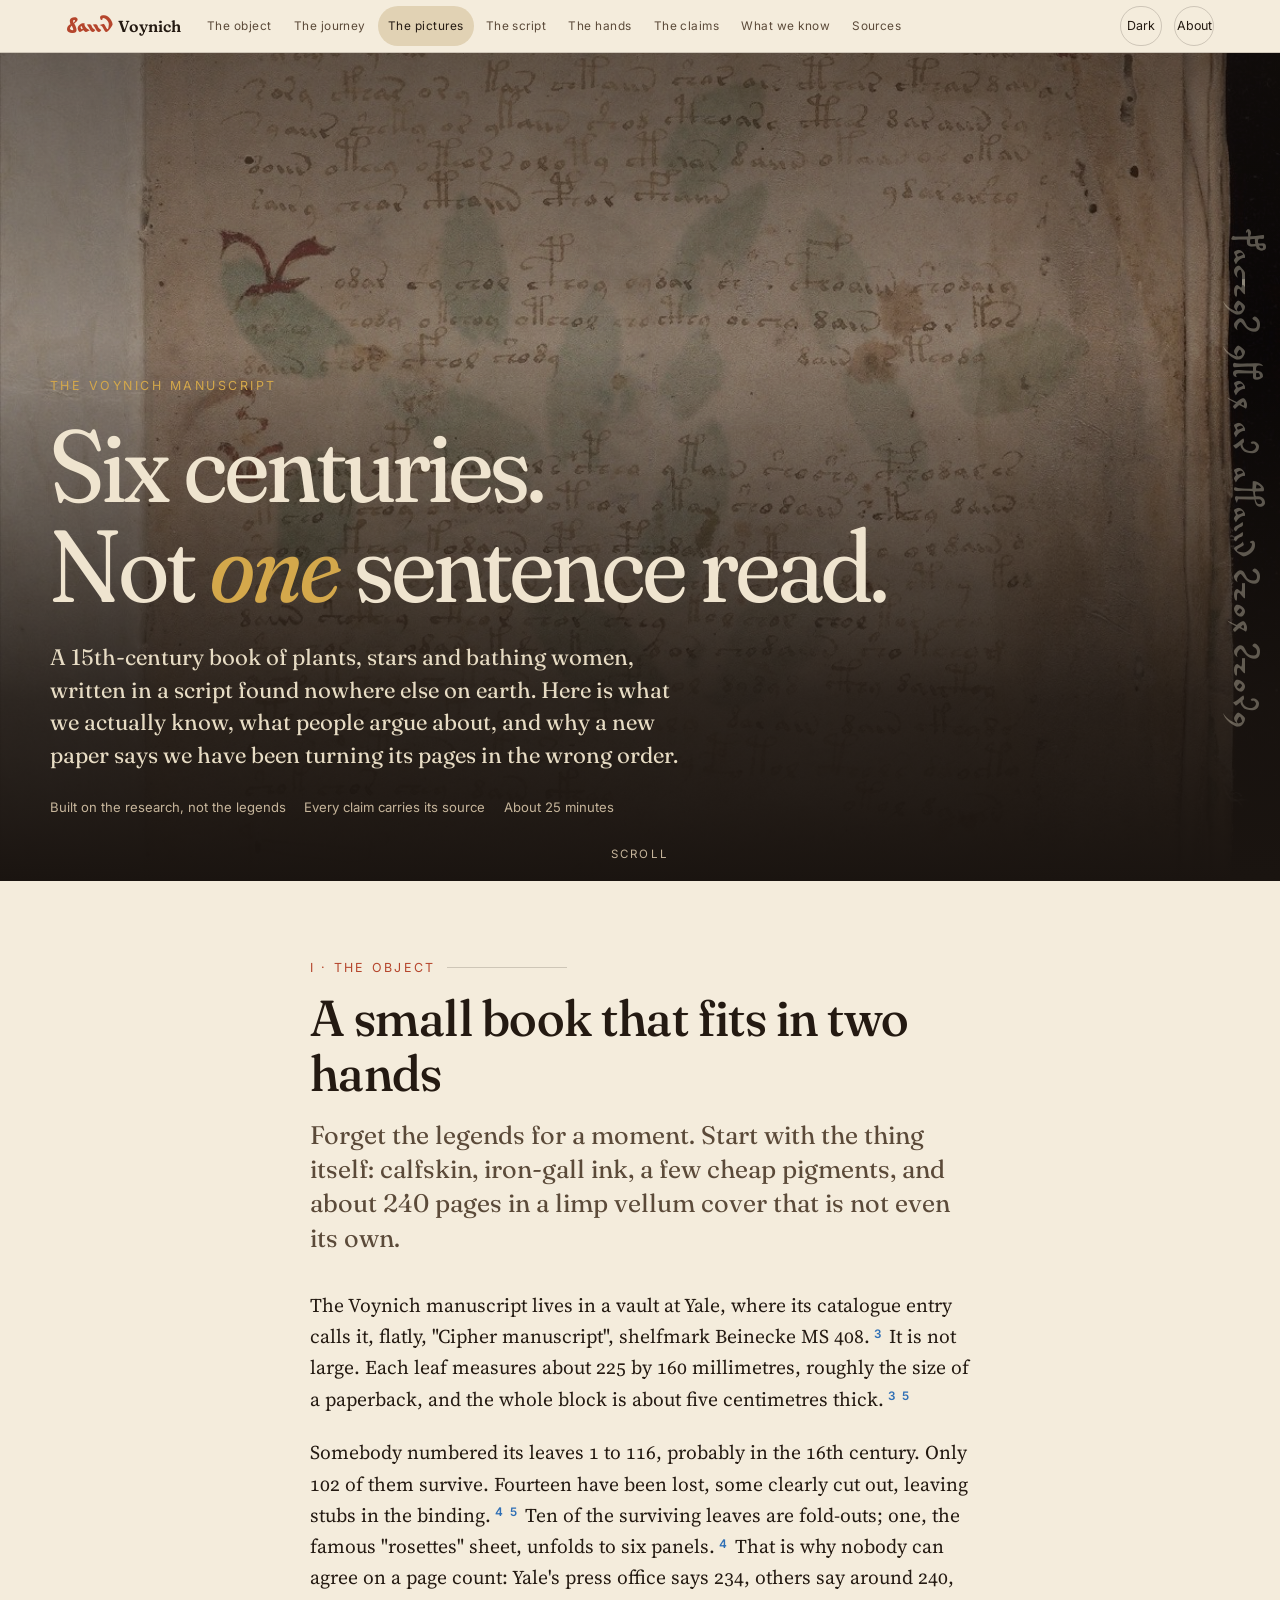
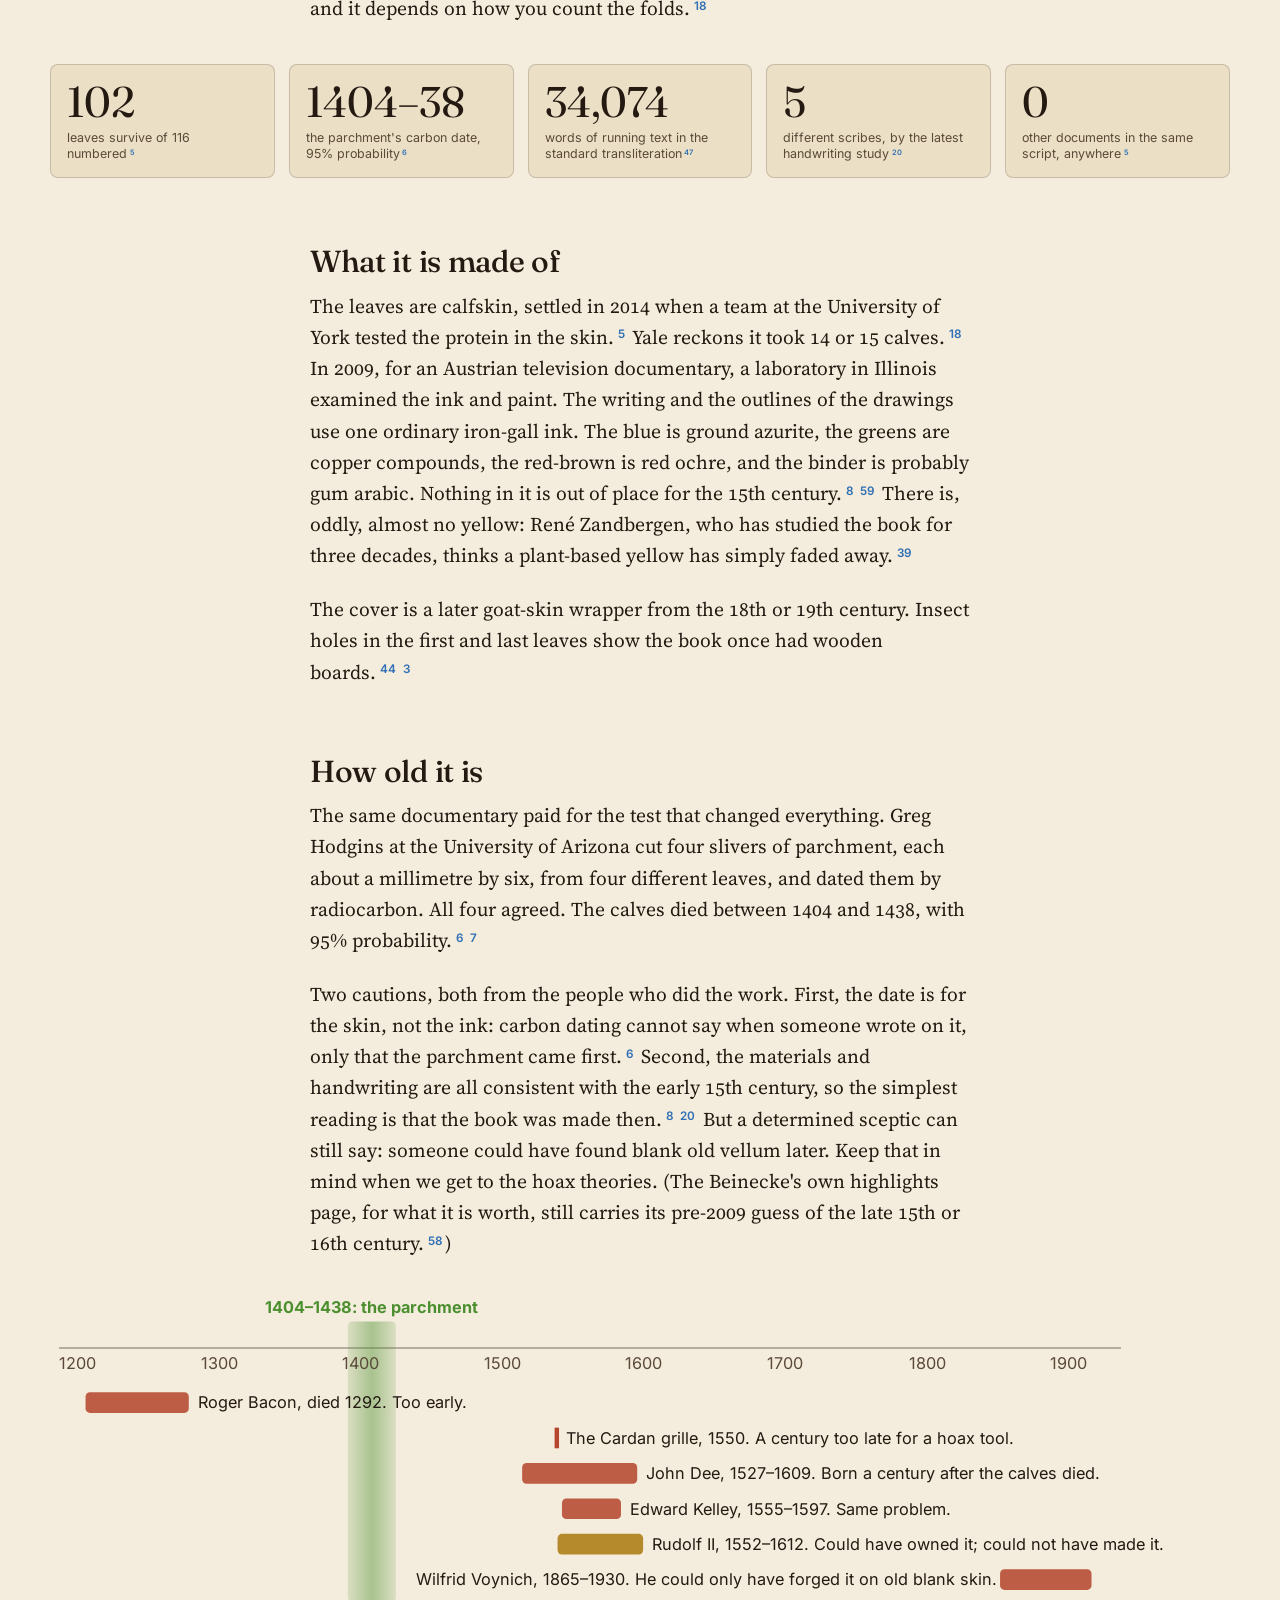
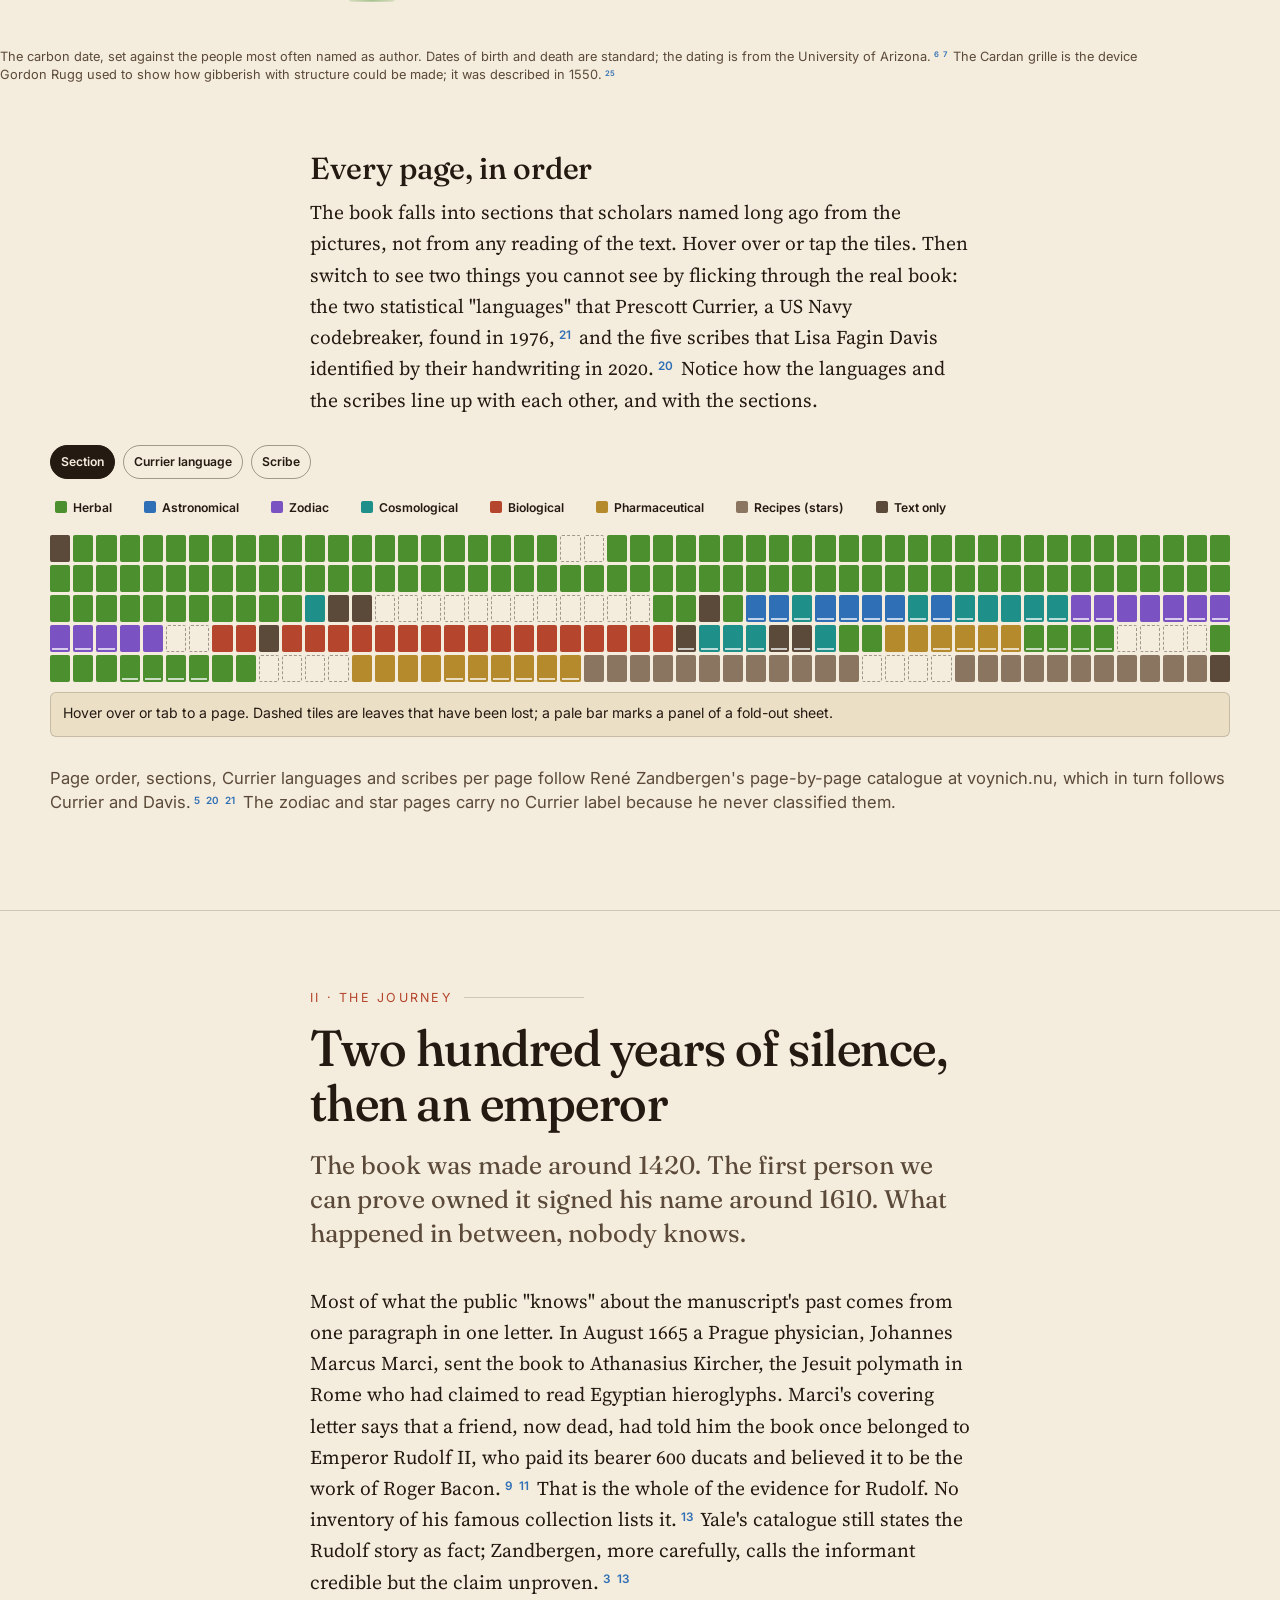
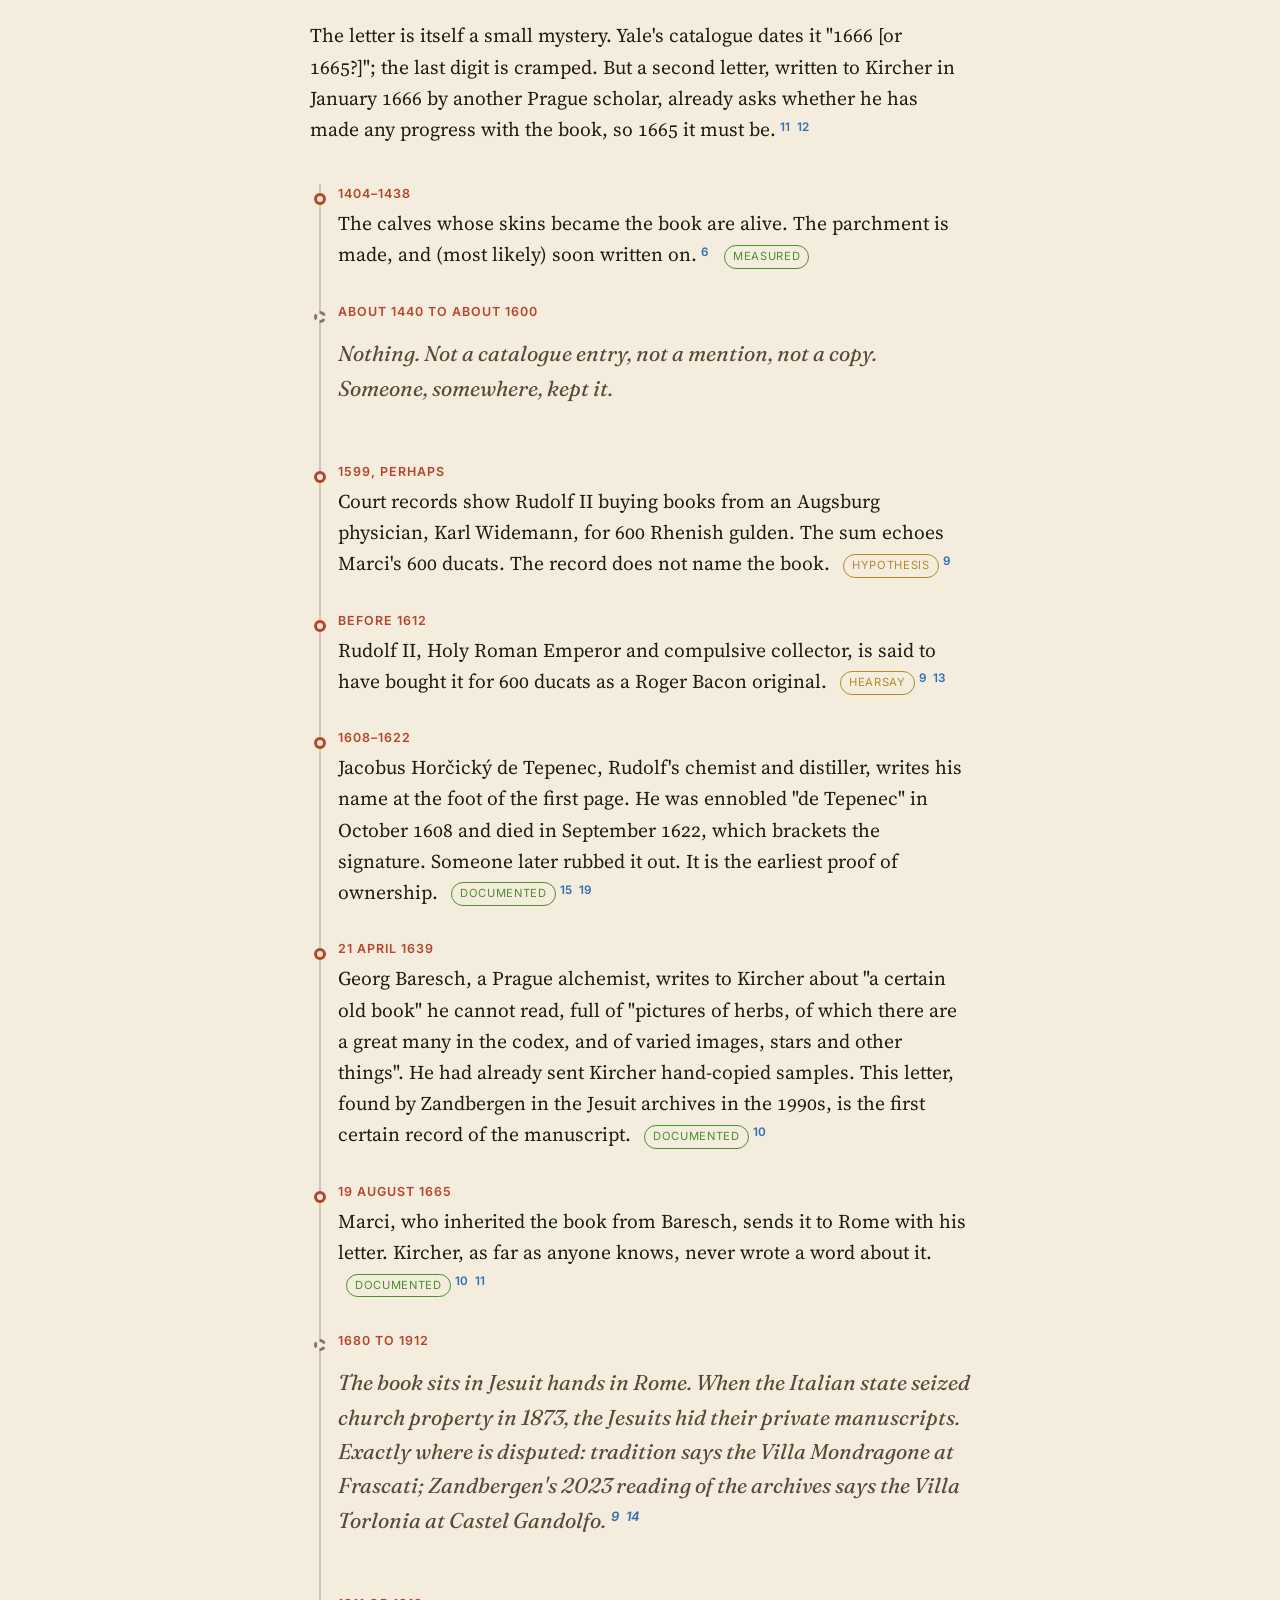
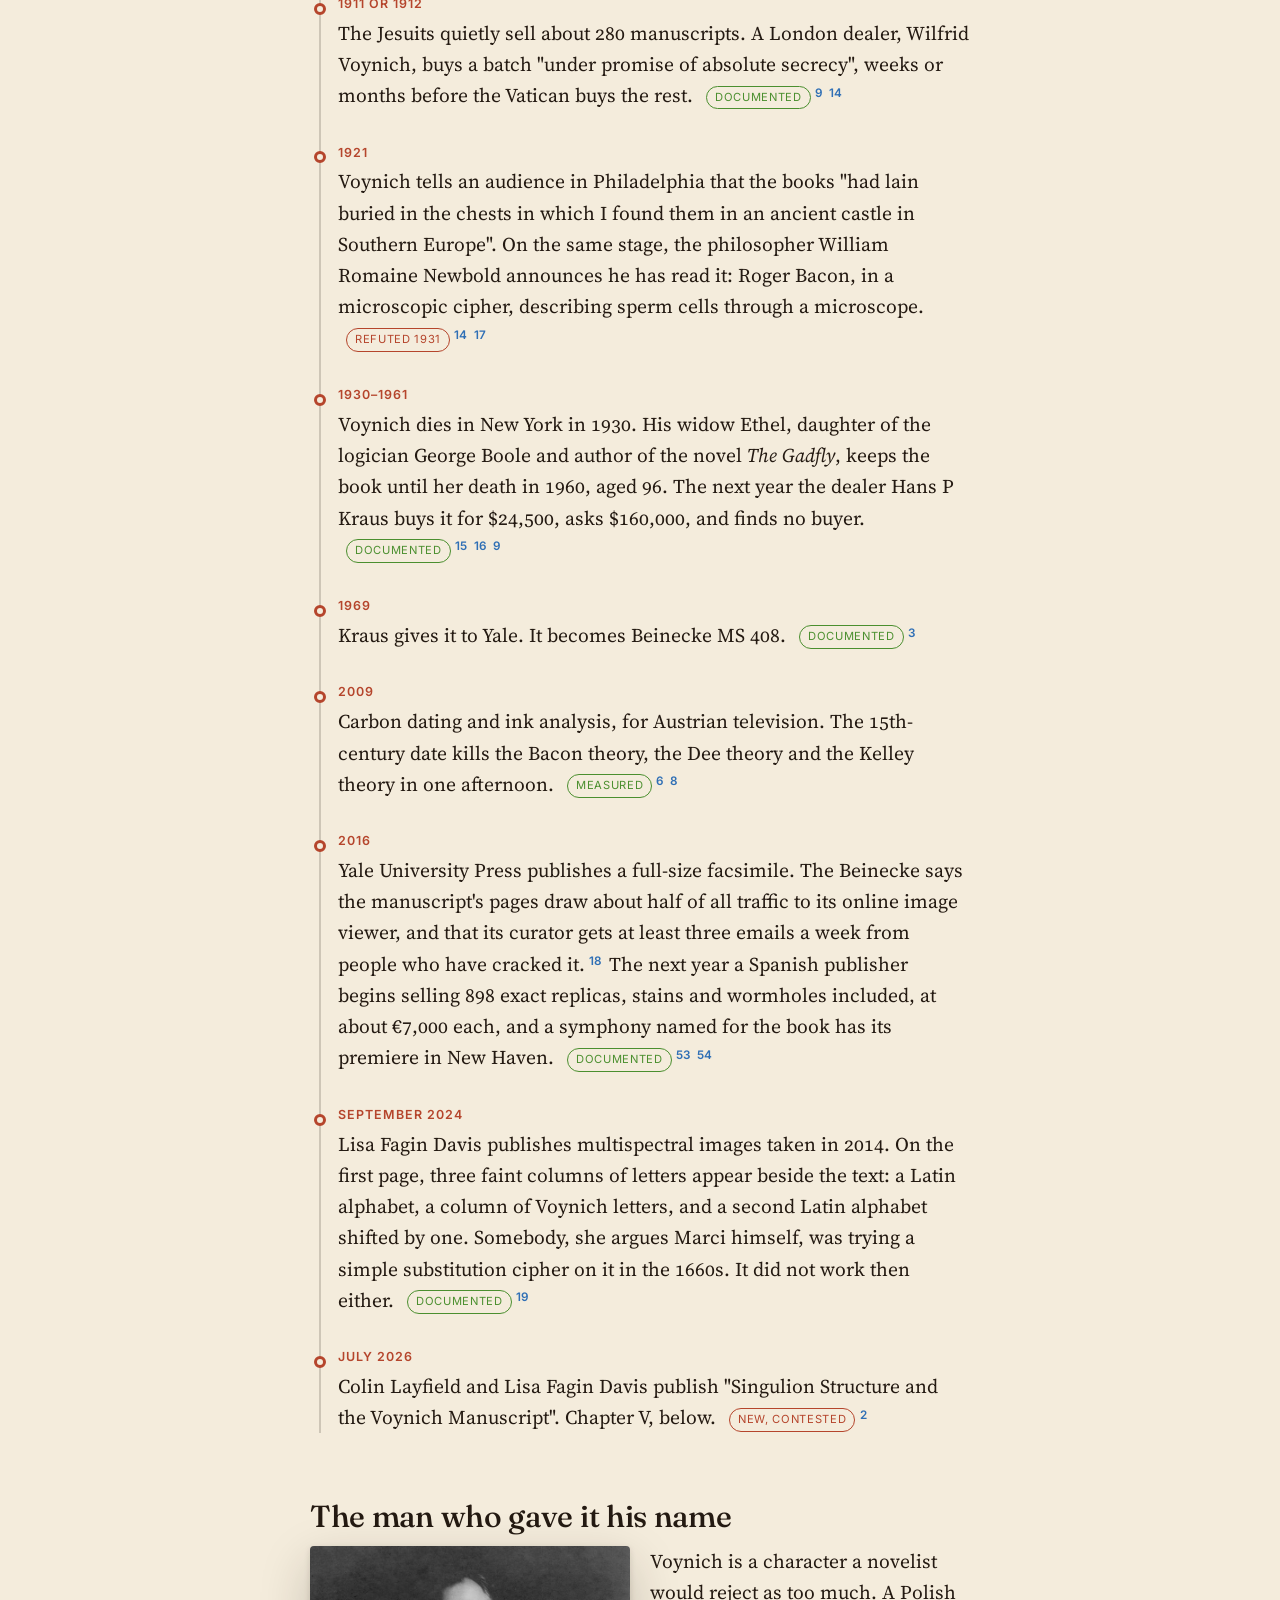
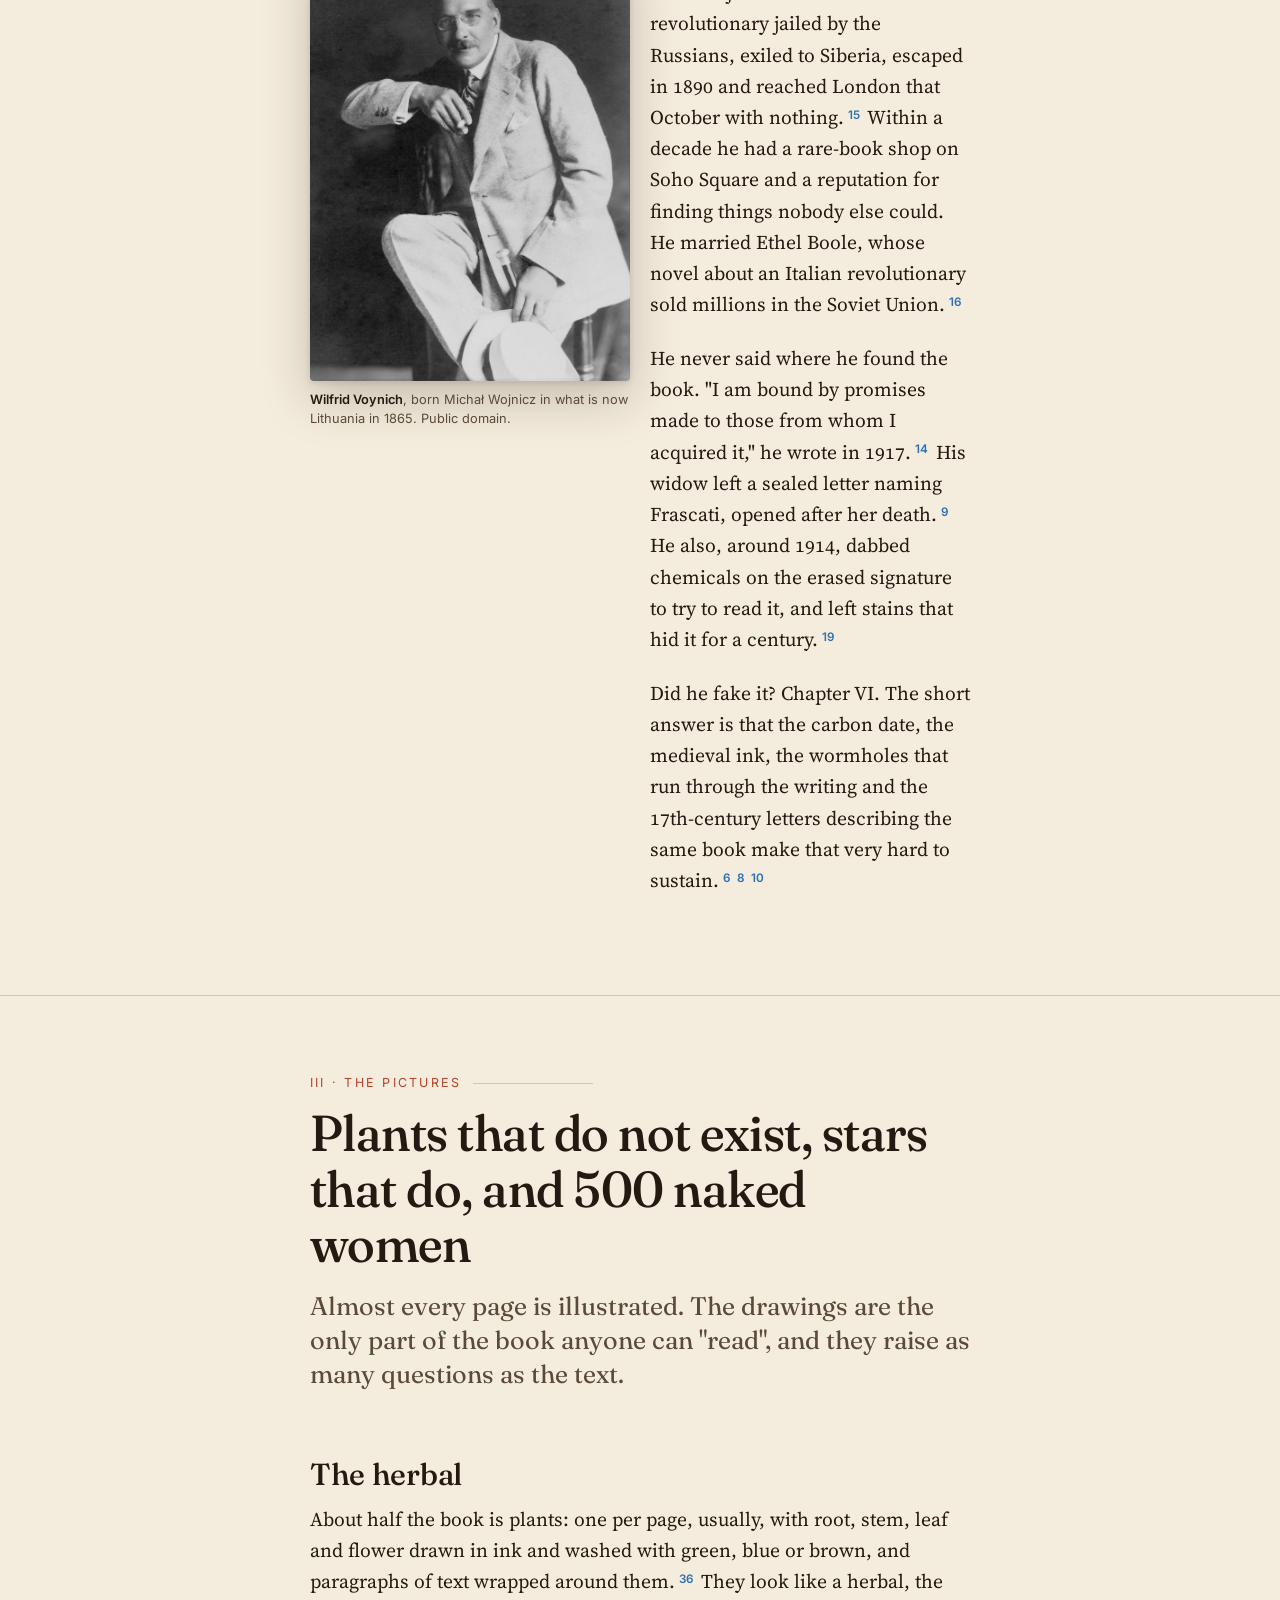
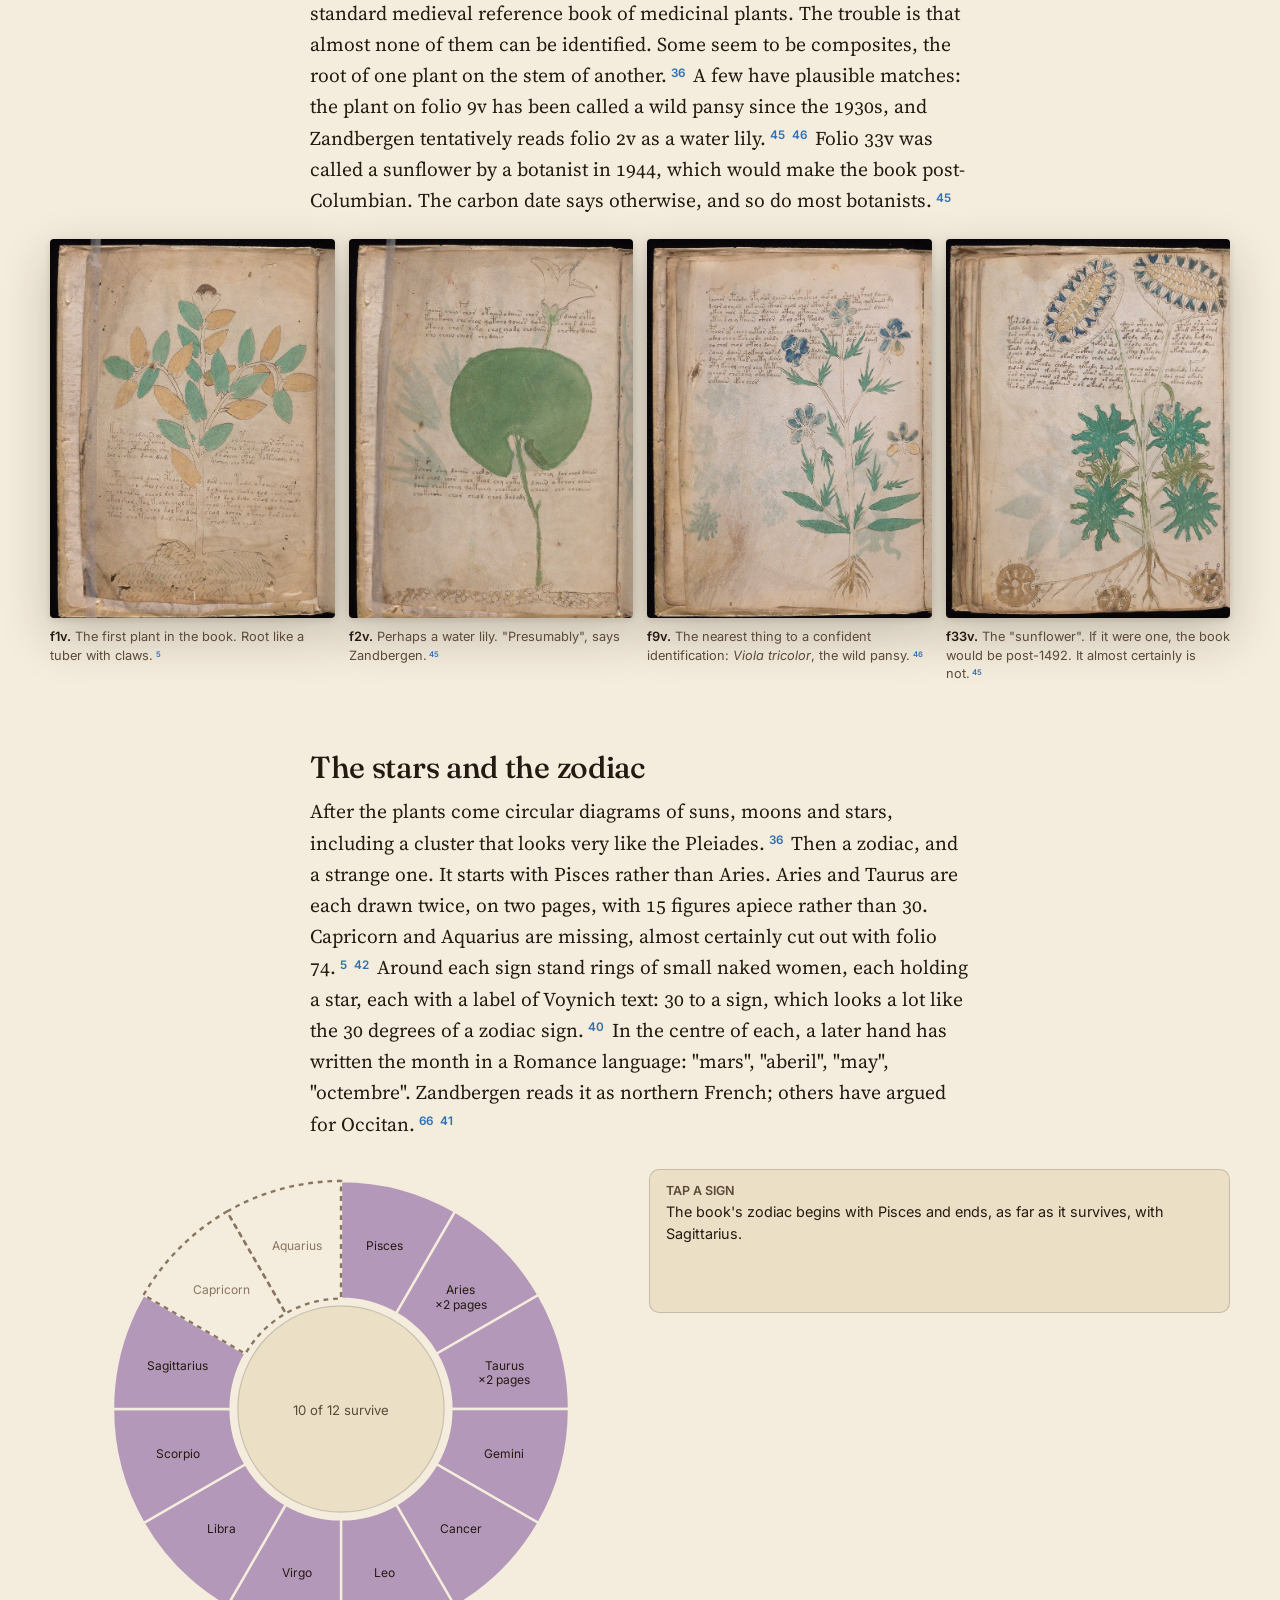
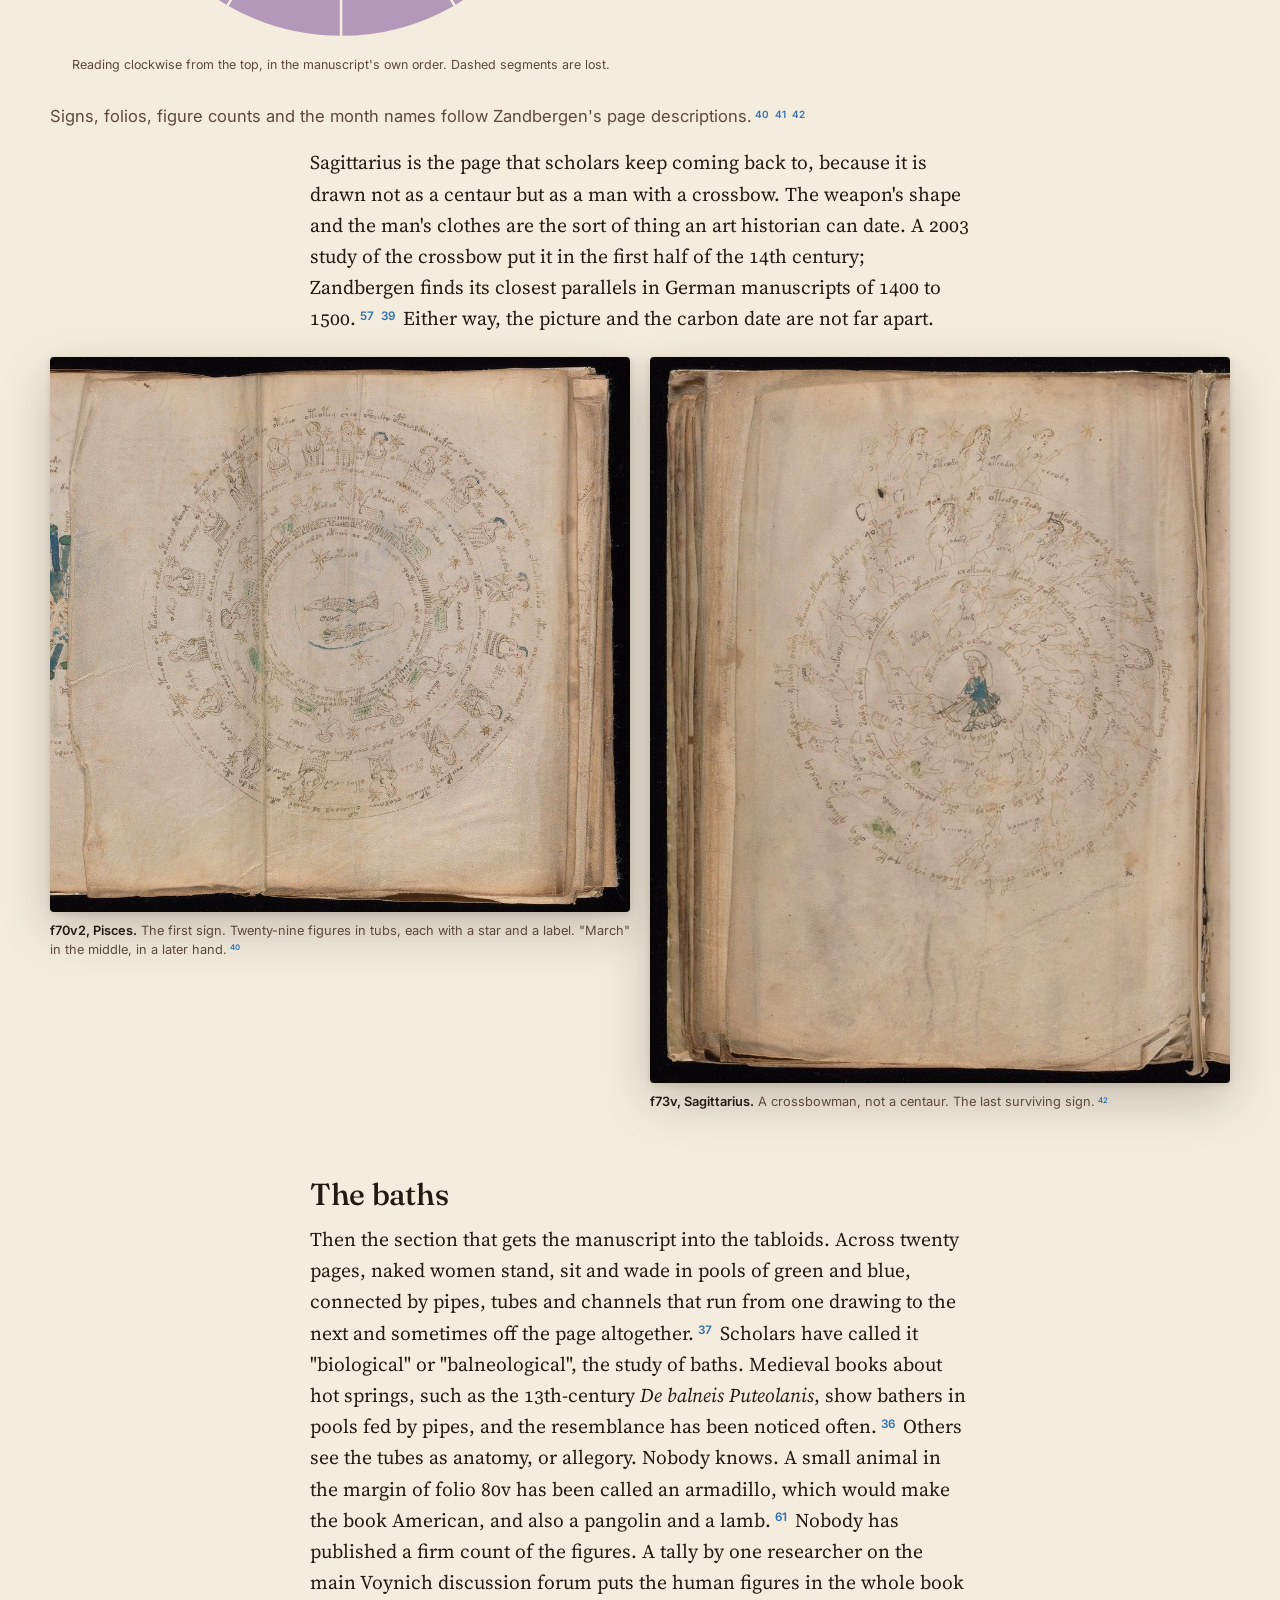
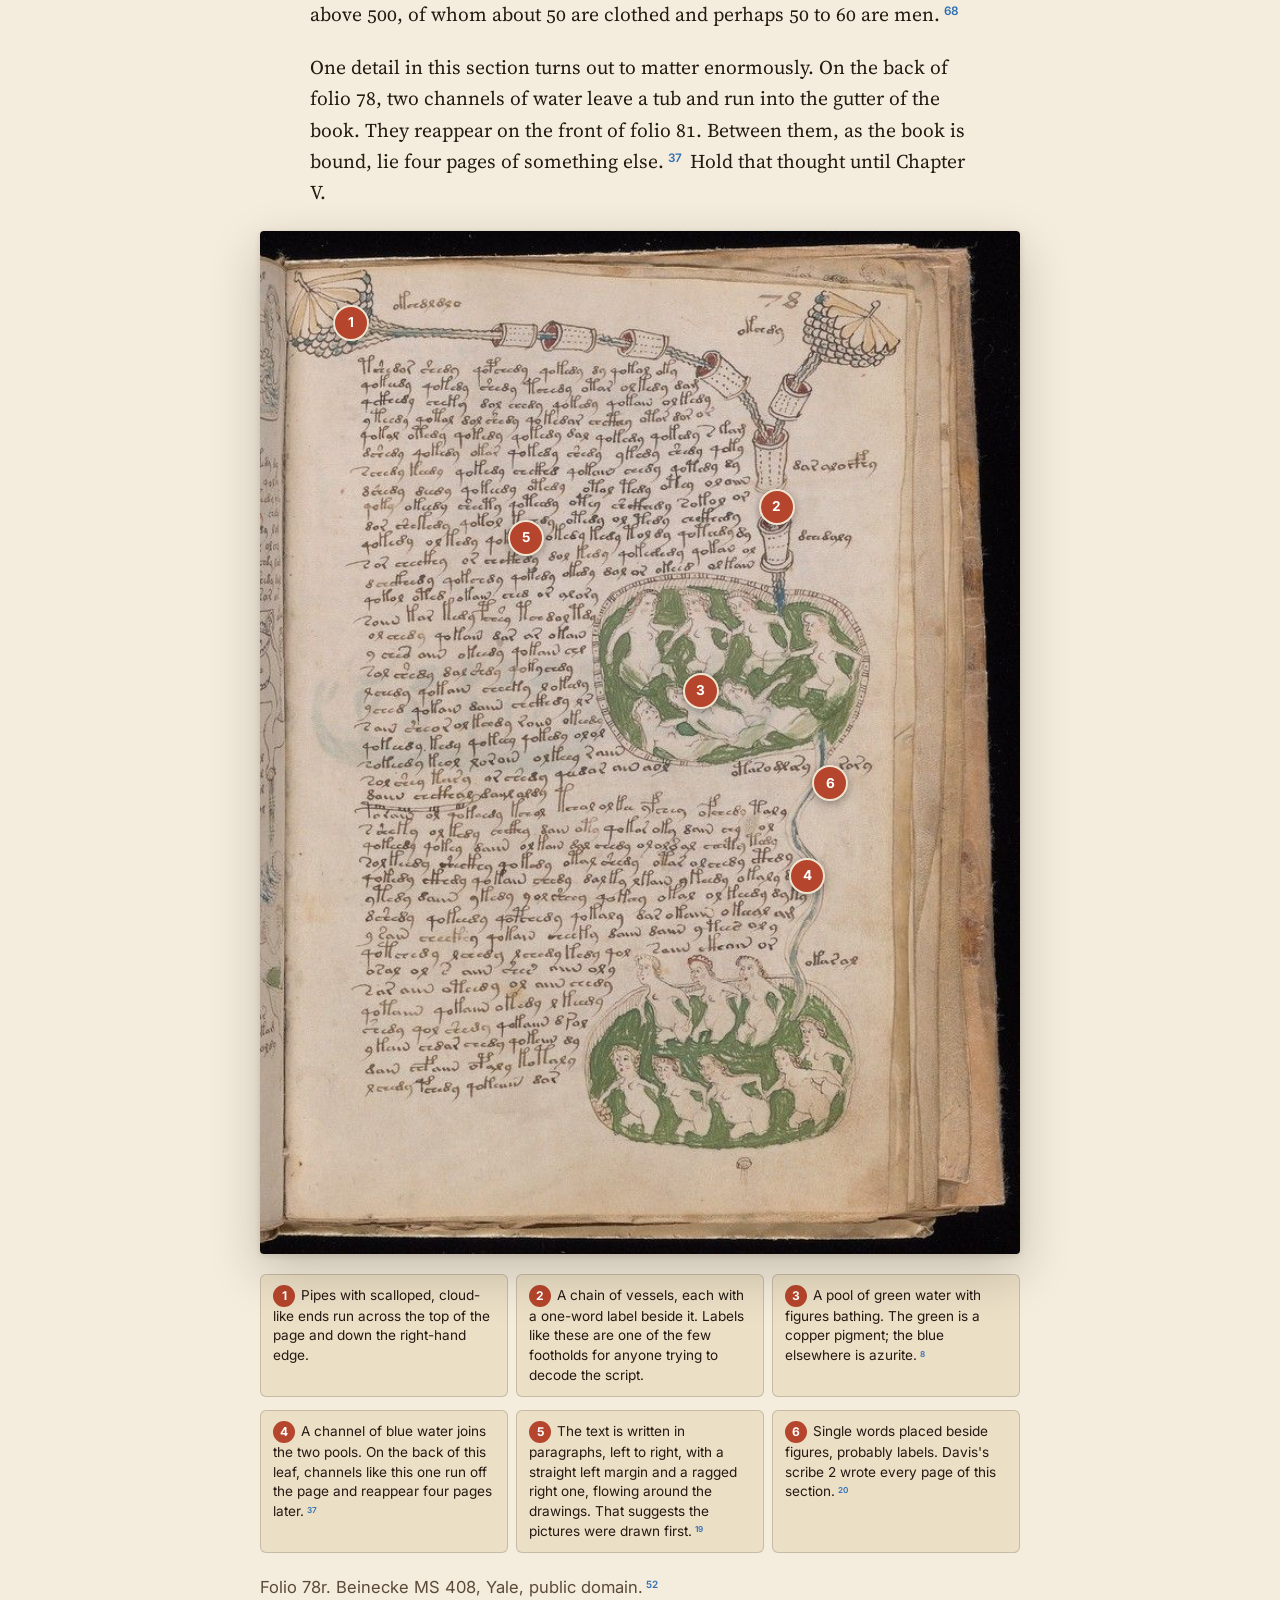
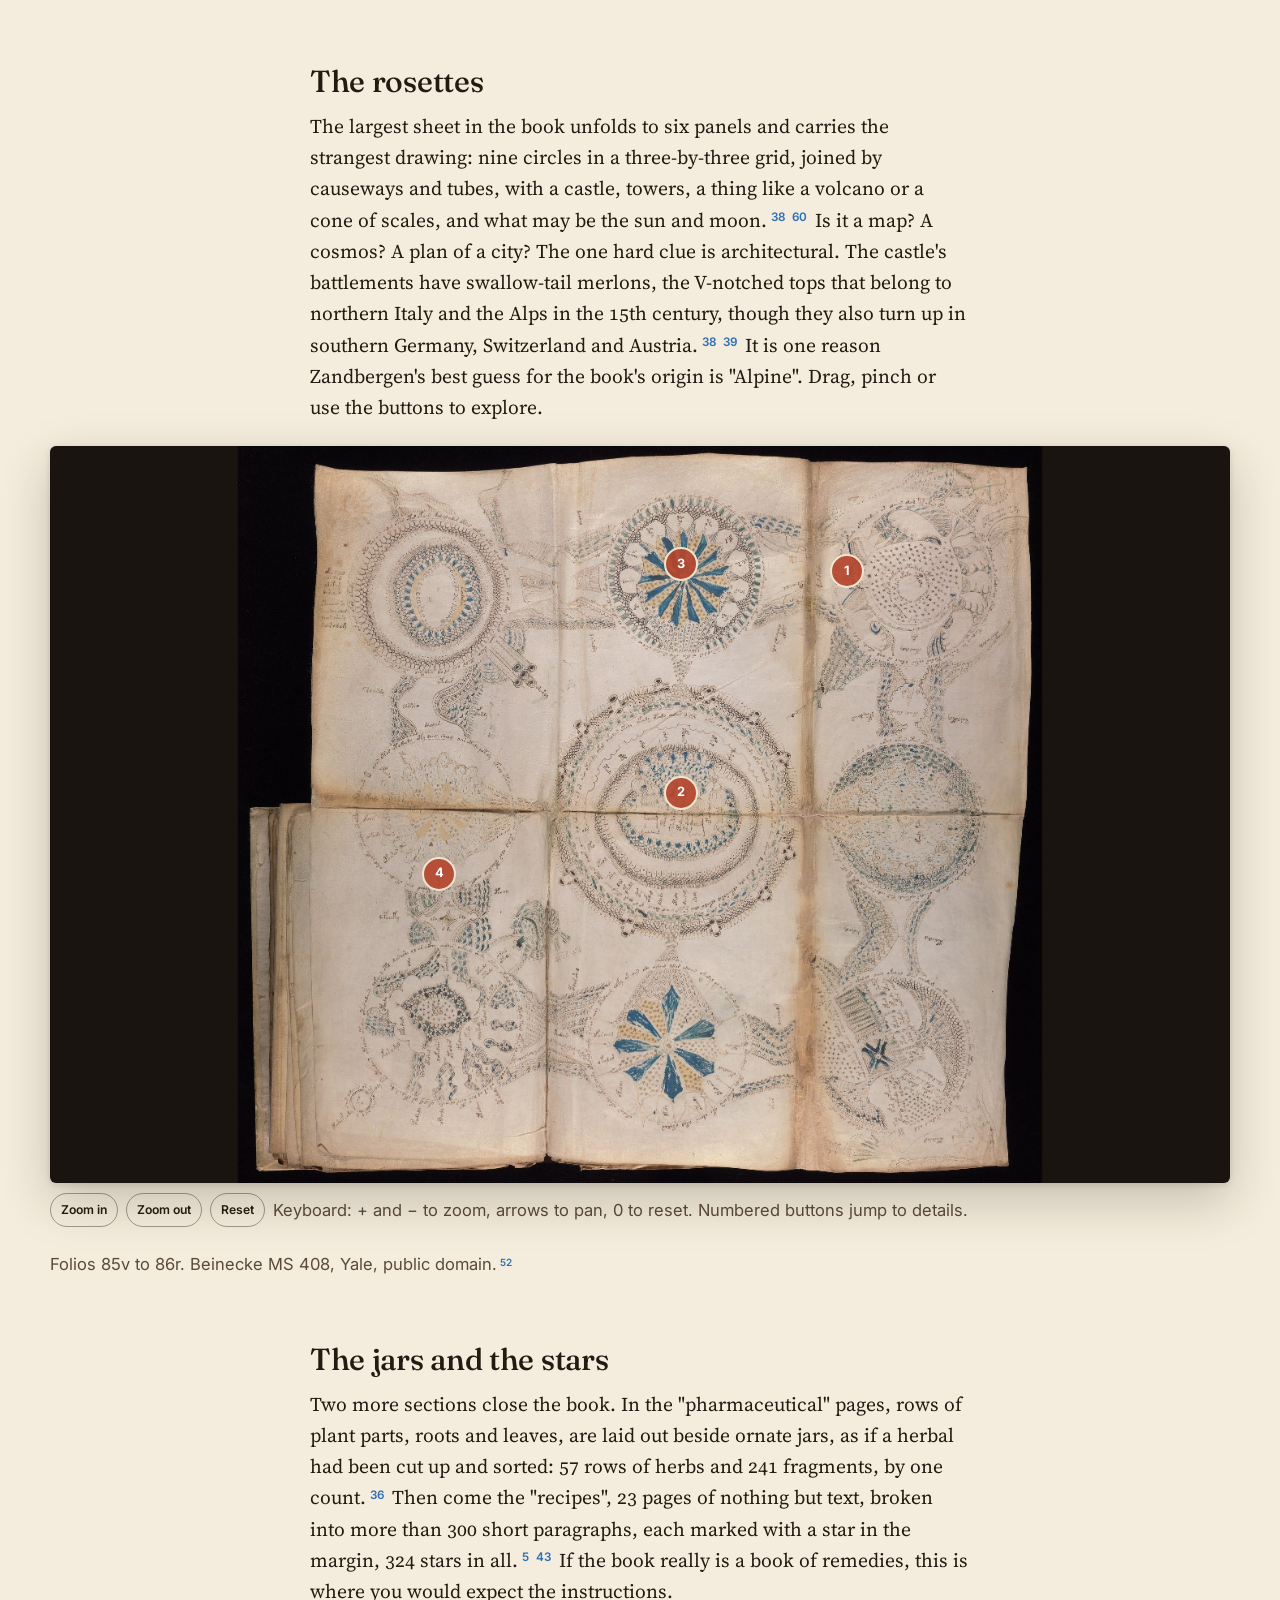
==== index.html @ fddf233a "Load data from script files so the page works opened from disk fetch() of JSON is blocked on file://" ====
<!doctype html>
<html lang="en-GB">
<head>
<meta charset="utf-8">
<meta name="viewport" content="width=device-width, initial-scale=1">
<title>Six centuries, not one sentence read: the Voynich manuscript</title>
<meta name="description" content="An interactive guide to the Voynich manuscript: what the book is, where it has been, what is drawn in it, how its script behaves, who tried to read it, and why a 2026 paper says its pages are in the wrong order.">
<meta name="color-scheme" content="light dark">
<link rel="preconnect" href="https://fonts.googleapis.com">
<link rel="preconnect" href="https://fonts.gstatic.com" crossorigin>
<link href="https://fonts.googleapis.com/css2?family=Fraunces:ital,opsz,wght,SOFT,WONK@0,9..144,300..700,0..100,0..1;1,9..144,300..700,0..100,0..1&family=Source+Serif+4:ital,opsz,wght@0,8..60,400;0,8..60,600;1,8..60,400&family=Inter:wght@400;600;700&display=swap" rel="stylesheet">
<link rel="stylesheet" href="css/style.css?v=1791402890">
<link rel="icon" href="data:image/svg+xml,%3Csvg xmlns='http://www.w3.org/2000/svg' viewBox='0 0 32 32'%3E%3Crect width='32' height='32' rx='6' fill='%23241a12'/%3E%3Ccircle cx='16' cy='16' r='9' fill='none' stroke='%23d4a84b' stroke-width='2.5'/%3E%3Ccircle cx='16' cy='16' r='3' fill='%23d4a84b'/%3E%3C/svg%3E">
</head>
<body>
<a class="skip" href="#main">Skip to content</a>

<header class="topbar">
  <div class="inner">
    <a class="brand" href="#top"><span class="eva" aria-hidden="true">daiin</span><span class="word">Voynich</span><span class="visually-hidden">Voynich: back to top</span></a>
    <nav class="chapnav" aria-label="Chapters">
      <a href="#object">The object</a>
      <a href="#journey">The journey</a>
      <a href="#pictures">The pictures</a>
      <a href="#script">The script</a>
      <a href="#hands">The hands</a>
      <a href="#claims">The claims</a>
      <a href="#verdict">What we know</a>
      <a href="#sources">Sources</a>
    </nav>
    <button class="iconbtn" id="theme-toggle" type="button" aria-label="Switch theme">Dark</button>
    <a class="iconbtn" href="about.html" aria-label="About this page" style="text-decoration:none">About</a>
  </div>
  <div class="progress" aria-hidden="true"></div>
</header>

<main id="main">
<section class="hero" id="top" aria-labelledby="h1">
  <img class="hero-img" src="img/f1r.jpg" alt="" fetchpriority="high">
  <div class="eva-strip" aria-hidden="true">fachys ykal ar ataiin shol shory</div>
  <div class="inner">
    <p class="kicker">The Voynich manuscript</p>
    <h1 id="h1">Six centuries.<br>Not <em>one</em> sentence read.</h1>
    <p class="dek">A 15th-century book of plants, stars and bathing women, written in a script found nowhere else on earth. Here is what we actually know, what people argue about, and why a new paper says we have been turning its pages in the wrong order.</p>
    <div class="byline"><span>Built on the research, not the legends</span><span>Every claim carries its source</span><span>About 25 minutes</span></div>
  </div>
  <div class="cue" aria-hidden="true">Scroll</div>
</section>

<!-- ============ I. THE OBJECT ============ -->
<section class="chapter" id="object" aria-labelledby="h-object">
  <div class="chapter-head reveal">
    <p class="chapter-num">I · The object</p>
    <h2 id="h-object">A small book that fits in two hands</h2>
    <p class="standfirst">Forget the legends for a moment. Start with the thing itself: calfskin, iron-gall ink, a few cheap pigments, and about 240 pages in a limp vellum cover that is not even its own.</p>
  </div>

  <div class="prose reveal">
    <p>The Voynich manuscript lives in a vault at Yale, where its catalogue entry calls it, flatly, "Cipher manuscript", shelfmark Beinecke MS 408.<sup class="cite"><a href="#src-3">3</a></sup> It is not large. Each leaf measures about 225 by 160 millimetres, roughly the size of a paperback, and the whole block is about five centimetres thick.<sup class="cite"><a href="#src-3">3</a></sup><sup class="cite"><a href="#src-5">5</a></sup></p>
    <p>Somebody numbered its leaves 1 to 116, probably in the 16th century. Only 102 of them survive. Fourteen have been lost, some clearly cut out, leaving stubs in the binding.<sup class="cite"><a href="#src-4">4</a></sup><sup class="cite"><a href="#src-5">5</a></sup> Ten of the surviving leaves are fold-outs; one, the famous "rosettes" sheet, unfolds to six panels.<sup class="cite"><a href="#src-4">4</a></sup> That is why nobody can agree on a page count: Yale's press office says 234, others say around 240, and it depends on how you count the folds.<sup class="cite"><a href="#src-18">18</a></sup></p>
  </div>

  <div class="wide reveal">
    <div class="stats" aria-label="Key numbers">
      <div class="stat"><div class="n">102</div><div class="l">leaves survive of 116 numbered<sup class="cite"><a href="#src-5">5</a></sup></div></div>
      <div class="stat"><div class="n">1404–38</div><div class="l">the parchment's carbon date, 95% probability<sup class="cite"><a href="#src-6">6</a></sup></div></div>
      <div class="stat"><div class="n"><span data-stat="voynich.tokens">34,000</span></div><div class="l">words of running text in the standard transliteration<sup class="cite"><a href="#src-47">47</a></sup></div></div>
      <div class="stat"><div class="n">5</div><div class="l">different scribes, by the latest handwriting study<sup class="cite"><a href="#src-20">20</a></sup></div></div>
      <div class="stat"><div class="n">0</div><div class="l">other documents in the same script, anywhere<sup class="cite"><a href="#src-5">5</a></sup></div></div>
    </div>
  </div>

  <div class="prose reveal">
    <h3>What it is made of</h3>
    <p>The leaves are calfskin, settled in 2014 when a team at the University of York tested the protein in the skin.<sup class="cite"><a href="#src-5">5</a></sup> Yale reckons it took 14 or 15 calves.<sup class="cite"><a href="#src-18">18</a></sup> In 2009, for an Austrian television documentary, a laboratory in Illinois examined the ink and paint. The writing and the outlines of the drawings use one ordinary iron-gall ink. The blue is ground azurite, the greens are copper compounds, the red-brown is red ochre, and the binder is probably gum arabic. Nothing in it is out of place for the 15th century.<sup class="cite"><a href="#src-8">8</a></sup><sup class="cite"><a href="#src-59">59</a></sup> There is, oddly, almost no yellow: René Zandbergen, who has studied the book for three decades, thinks a plant-based yellow has simply faded away.<sup class="cite"><a href="#src-39">39</a></sup></p>
    <p>The cover is a later goat-skin wrapper from the 18th or 19th century. Insect holes in the first and last leaves show the book once had wooden boards.<sup class="cite"><a href="#src-44">44</a></sup><sup class="cite"><a href="#src-3">3</a></sup></p>

    <h3>How old it is</h3>
    <p>The same documentary paid for the test that changed everything. Greg Hodgins at the University of Arizona cut four slivers of parchment, each about a millimetre by six, from four different leaves, and dated them by radiocarbon. All four agreed. The calves died between 1404 and 1438, with 95% probability.<sup class="cite"><a href="#src-6">6</a></sup><sup class="cite"><a href="#src-7">7</a></sup></p>
    <p>Two cautions, both from the people who did the work. First, the date is for the skin, not the ink: carbon dating cannot say when someone wrote on it, only that the parchment came first.<sup class="cite"><a href="#src-6">6</a></sup> Second, the materials and handwriting are all consistent with the early 15th century, so the simplest reading is that the book was made then.<sup class="cite"><a href="#src-8">8</a></sup><sup class="cite"><a href="#src-20">20</a></sup> But a determined sceptic can still say: someone could have found blank old vellum later. Keep that in mind when we get to the hoax theories. (The Beinecke's own highlights page, for what it is worth, still carries its pre-2009 guess of the late 15th or 16th century.<sup class="cite"><a href="#src-58">58</a></sup>)</p>
  </div>

  <figure class="wide carbon reveal" aria-labelledby="carbon-cap">
    <div class="stage"><svg viewBox="0 0 800 230" role="img" aria-label="Timeline from 1200 to 1950 showing the carbon date of 1404 to 1438 against the lives of people who have been proposed as the author: Roger Bacon, John Dee, Edward Kelley, Rudolf the Second, and Wilfrid Voynich">
      <defs><linearGradient id="band" x1="0" x2="1"><stop offset="0" stop-color="var(--copper)" stop-opacity=".15"/><stop offset=".5" stop-color="var(--copper)" stop-opacity=".45"/><stop offset="1" stop-color="var(--copper)" stop-opacity=".15"/></linearGradient></defs>
      <g font-family="var(--ui)" font-size="11" fill="var(--ink-2)">
        <line x1="40" x2="760" y1="40" y2="40" stroke="var(--rule-strong)"/>
        <g id="ticks"></g>
      </g>
      <!-- scale: x = 40 + (year-1200)/750*720 -->
      <rect x="235.8" y="22" width="32.6" height="190" fill="url(#band)" rx="3"/>
      <text x="252" y="16" text-anchor="middle" font-family="var(--ui)" font-size="11" font-weight="700" fill="var(--copper)">1404–1438: the parchment</text>
      <g font-family="var(--ui)" font-size="11">
        <text x="40" y="54" fill="var(--ink-2)">1200</text><text x="136" y="54" fill="var(--ink-2)">1300</text><text x="232" y="54" fill="var(--ink-2)">1400</text><text x="328" y="54" fill="var(--ink-2)">1500</text><text x="424" y="54" fill="var(--ink-2)">1600</text><text x="520" y="54" fill="var(--ink-2)">1700</text><text x="616" y="54" fill="var(--ink-2)">1800</text><text x="712" y="54" fill="var(--ink-2)">1900</text>
        <!-- Roger Bacon c.1219–1292 -->
        <rect x="58" y="70" width="70" height="14" rx="3" fill="var(--ochre)" opacity=".85"/><text x="134" y="81" fill="var(--ink)">Roger Bacon, died 1292. Too early.</text>
        <!-- Cardan grille 1550 -->
        <rect x="376" y="94" width="3" height="14" fill="var(--ochre)"/><text x="384" y="105" fill="var(--ink)">The Cardan grille, 1550. A century too late for a hoax tool.</text>
        <!-- John Dee 1527–1608/9 -->
        <rect x="354" y="118" width="78" height="14" rx="3" fill="var(--ochre)" opacity=".85"/><text x="438" y="129" fill="var(--ink)">John Dee, 1527–1609. Born a century after the calves died.</text>
        <!-- Edward Kelley 1555–1597 -->
        <rect x="381" y="142" width="40" height="14" rx="3" fill="var(--ochre)" opacity=".85"/><text x="427" y="153" fill="var(--ink)">Edward Kelley, 1555–1597. Same problem.</text>
        <!-- Rudolf II 1552–1612 -->
        <rect x="378" y="166" width="58" height="14" rx="3" fill="var(--gold)"/><text x="442" y="177" fill="var(--ink)">Rudolf II, 1552–1612. Could have owned it; could not have made it.</text>
        <!-- Voynich 1865–1930 -->
        <rect x="678" y="190" width="62" height="14" rx="3" fill="var(--ochre)" opacity=".85"/><text x="676" y="201" text-anchor="end" fill="var(--ink)">Wilfrid Voynich, 1865–1930. He could only have forged it on old blank skin.</text>
      </g>
    </svg></div><p class="scroll-hint">Scroll the chart sideways on a small screen.</p>
    <figcaption id="carbon-cap">The carbon date, set against the people most often named as author. Dates of birth and death are standard; the dating is from the University of Arizona.<sup class="cite"><a href="#src-6">6</a></sup><sup class="cite"><a href="#src-7">7</a></sup> The Cardan grille is the device Gordon Rugg used to show how gibberish with structure could be made; it was described in 1550.<sup class="cite"><a href="#src-25">25</a></sup></figcaption>
  </figure>

  <div class="prose reveal">
    <h3>Every page, in order</h3>
    <p>The book falls into sections that scholars named long ago from the pictures, not from any reading of the text. Hover over or tap the tiles. Then switch to see two things you cannot see by flicking through the real book: the two statistical "languages" that Prescott Currier, a US Navy codebreaker, found in 1976,<sup class="cite"><a href="#src-21">21</a></sup> and the five scribes that Lisa Fagin Davis identified by their handwriting in 2020.<sup class="cite"><a href="#src-20">20</a></sup> Notice how the languages and the scribes line up with each other, and with the sections.</p>
  </div>
  <div class="wide reveal"><div class="bookmap" id="bookmap"></div>
    <p class="small">Page order, sections, Currier languages and scribes per page follow René Zandbergen's page-by-page catalogue at voynich.nu, which in turn follows Currier and Davis.<sup class="cite"><a href="#src-5">5</a></sup><sup class="cite"><a href="#src-20">20</a></sup><sup class="cite"><a href="#src-21">21</a></sup> The zodiac and star pages carry no Currier label because he never classified them.</p>
  </div>
</section>

<!-- ============ II. THE JOURNEY ============ -->
<section class="chapter" id="journey" aria-labelledby="h-journey">
  <div class="chapter-head reveal">
    <p class="chapter-num">II · The journey</p>
    <h2 id="h-journey">Two hundred years of silence, then an emperor</h2>
    <p class="standfirst">The book was made around 1420. The first person we can prove owned it signed his name around 1610. What happened in between, nobody knows.</p>
  </div>
  <div class="prose reveal">
    <p>Most of what the public "knows" about the manuscript's past comes from one paragraph in one letter. In August 1665 a Prague physician, Johannes Marcus Marci, sent the book to Athanasius Kircher, the Jesuit polymath in Rome who had claimed to read Egyptian hieroglyphs. Marci's covering letter says that a friend, now dead, had told him the book once belonged to Emperor Rudolf II, who paid its bearer 600 ducats and believed it to be the work of Roger Bacon.<sup class="cite"><a href="#src-9">9</a></sup><sup class="cite"><a href="#src-11">11</a></sup> That is the whole of the evidence for Rudolf. No inventory of his famous collection lists it.<sup class="cite"><a href="#src-13">13</a></sup> Yale's catalogue still states the Rudolf story as fact; Zandbergen, more carefully, calls the informant credible but the claim unproven.<sup class="cite"><a href="#src-3">3</a></sup><sup class="cite"><a href="#src-13">13</a></sup></p>
    <p>The letter is itself a small mystery. Yale's catalogue dates it "1666 [or 1665?]"; the last digit is cramped. But a second letter, written to Kircher in January 1666 by another Prague scholar, already asks whether he has made any progress with the book, so 1665 it must be.<sup class="cite"><a href="#src-11">11</a></sup><sup class="cite"><a href="#src-12">12</a></sup></p>
  </div>

  <div class="prose reveal">
    <div class="timeline" aria-label="Timeline of the manuscript's known history">
      <div class="tl-item"><div class="when">1404–1438</div><div class="what"><p>The calves whose skins became the book are alive. The parchment is made, and (most likely) soon written on.<sup class="cite"><a href="#src-6">6</a></sup> <span class="status documented">Measured</span></p></div></div>
      <div class="tl-item gap"><div class="when">About 1440 to about 1600</div><div class="what"><p class="tl-gap">Nothing. Not a catalogue entry, not a mention, not a copy. Someone, somewhere, kept it.</p></div></div>
      <div class="tl-item"><div class="when">1599, perhaps</div><div class="what"><p>Court records show Rudolf II buying books from an Augsburg physician, Karl Widemann, for 600 Rhenish gulden. The sum echoes Marci's 600 ducats. The record does not name the book. <span class="status hearsay">Hypothesis</span><sup class="cite"><a href="#src-9">9</a></sup></p></div></div>
      <div class="tl-item"><div class="when">Before 1612</div><div class="what"><p>Rudolf II, Holy Roman Emperor and compulsive collector, is said to have bought it for 600 ducats as a Roger Bacon original. <span class="status hearsay">Hearsay</span><sup class="cite"><a href="#src-9">9</a></sup><sup class="cite"><a href="#src-13">13</a></sup></p></div></div>
      <div class="tl-item"><div class="when">1608–1622</div><div class="what"><p>Jacobus Horčický de Tepenec, Rudolf's chemist and distiller, writes his name at the foot of the first page. He was ennobled "de Tepenec" in October 1608 and died in September 1622, which brackets the signature. Someone later rubbed it out. It is the earliest proof of ownership. <span class="status documented">Documented</span><sup class="cite"><a href="#src-15">15</a></sup><sup class="cite"><a href="#src-19">19</a></sup></p></div></div>
      <div class="tl-item"><div class="when">21 April 1639</div><div class="what"><p>Georg Baresch, a Prague alchemist, writes to Kircher about "a certain old book" he cannot read, full of "pictures of herbs, of which there are a great many in the codex, and of varied images, stars and other things". He had already sent Kircher hand-copied samples. This letter, found by Zandbergen in the Jesuit archives in the 1990s, is the first certain record of the manuscript. <span class="status documented">Documented</span><sup class="cite"><a href="#src-10">10</a></sup></p></div></div>
      <div class="tl-item"><div class="when">19 August 1665</div><div class="what"><p>Marci, who inherited the book from Baresch, sends it to Rome with his letter. Kircher, as far as anyone knows, never wrote a word about it. <span class="status documented">Documented</span><sup class="cite"><a href="#src-10">10</a></sup><sup class="cite"><a href="#src-11">11</a></sup></p></div></div>
      <div class="tl-item gap"><div class="when">1680 to 1912</div><div class="what"><p class="tl-gap">The book sits in Jesuit hands in Rome. When the Italian state seized church property in 1873, the Jesuits hid their private manuscripts. Exactly where is disputed: tradition says the Villa Mondragone at Frascati; Zandbergen's 2023 reading of the archives says the Villa Torlonia at Castel Gandolfo.<sup class="cite"><a href="#src-9">9</a></sup><sup class="cite"><a href="#src-14">14</a></sup></p></div></div>
      <div class="tl-item"><div class="when">1911 or 1912</div><div class="what"><p>The Jesuits quietly sell about 280 manuscripts. A London dealer, Wilfrid Voynich, buys a batch "under promise of absolute secrecy", weeks or months before the Vatican buys the rest. <span class="status documented">Documented</span><sup class="cite"><a href="#src-9">9</a></sup><sup class="cite"><a href="#src-14">14</a></sup></p></div></div>
      <div class="tl-item"><div class="when">1921</div><div class="what"><p>Voynich tells an audience in Philadelphia that the books "had lain buried in the chests in which I found them in an ancient castle in Southern Europe". On the same stage, the philosopher William Romaine Newbold announces he has read it: Roger Bacon, in a microscopic cipher, describing sperm cells through a microscope. <span class="status contested">Refuted 1931</span><sup class="cite"><a href="#src-14">14</a></sup><sup class="cite"><a href="#src-17">17</a></sup></p></div></div>
      <div class="tl-item"><div class="when">1930–1961</div><div class="what"><p>Voynich dies in New York in 1930. His widow Ethel, daughter of the logician George Boole and author of the novel <em>The Gadfly</em>, keeps the book until her death in 1960, aged 96. The next year the dealer Hans P Kraus buys it for $24,500, asks $160,000, and finds no buyer. <span class="status documented">Documented</span><sup class="cite"><a href="#src-15">15</a></sup><sup class="cite"><a href="#src-16">16</a></sup><sup class="cite"><a href="#src-9">9</a></sup></p></div></div>
      <div class="tl-item"><div class="when">1969</div><div class="what"><p>Kraus gives it to Yale. It becomes Beinecke MS 408. <span class="status documented">Documented</span><sup class="cite"><a href="#src-3">3</a></sup></p></div></div>
      <div class="tl-item"><div class="when">2009</div><div class="what"><p>Carbon dating and ink analysis, for Austrian television. The 15th-century date kills the Bacon theory, the Dee theory and the Kelley theory in one afternoon. <span class="status documented">Measured</span><sup class="cite"><a href="#src-6">6</a></sup><sup class="cite"><a href="#src-8">8</a></sup></p></div></div>
      <div class="tl-item"><div class="when">2016</div><div class="what"><p>Yale University Press publishes a full-size facsimile. The Beinecke says the manuscript's pages draw about half of all traffic to its online image viewer, and that its curator gets at least three emails a week from people who have cracked it.<sup class="cite"><a href="#src-18">18</a></sup> The next year a Spanish publisher begins selling 898 exact replicas, stains and wormholes included, at about €7,000 each, and a symphony named for the book has its premiere in New Haven. <span class="status documented">Documented</span><sup class="cite"><a href="#src-53">53</a></sup><sup class="cite"><a href="#src-54">54</a></sup></p></div></div>
      <div class="tl-item"><div class="when">September 2024</div><div class="what"><p>Lisa Fagin Davis publishes multispectral images taken in 2014. On the first page, three faint columns of letters appear beside the text: a Latin alphabet, a column of Voynich letters, and a second Latin alphabet shifted by one. Somebody, she argues Marci himself, was trying a simple substitution cipher on it in the 1660s. It did not work then either. <span class="status documented">Documented</span><sup class="cite"><a href="#src-19">19</a></sup></p></div></div>
      <div class="tl-item"><div class="when">July 2026</div><div class="what"><p>Colin Layfield and Lisa Fagin Davis publish "Singulion Structure and the Voynich Manuscript". Chapter V, below. <span class="status contested">New, contested</span><sup class="cite"><a href="#src-2">2</a></sup></p></div></div>
    </div>
  </div>

  <div class="prose reveal">
    <h3>The man who gave it his name</h3>
    <div class="figrow">
      <figure class="frame"><img src="img/people-voynich.jpg" alt="Wilfrid Voynich, a bearded man in a dark suit, photographed around 1900" loading="lazy"><figcaption><b>Wilfrid Voynich</b>, born Michał Wojnicz in what is now Lithuania in 1865. Public domain.</figcaption></figure>
      <div>
        <p>Voynich is a character a novelist would reject as too much. A Polish revolutionary jailed by the Russians, exiled to Siberia, escaped in 1890 and reached London that October with nothing.<sup class="cite"><a href="#src-15">15</a></sup> Within a decade he had a rare-book shop on Soho Square and a reputation for finding things nobody else could. He married Ethel Boole, whose novel about an Italian revolutionary sold millions in the Soviet Union.<sup class="cite"><a href="#src-16">16</a></sup></p>
        <p>He never said where he found the book. "I am bound by promises made to those from whom I acquired it," he wrote in 1917.<sup class="cite"><a href="#src-14">14</a></sup> His widow left a sealed letter naming Frascati, opened after her death.<sup class="cite"><a href="#src-9">9</a></sup> He also, around 1914, dabbed chemicals on the erased signature to try to read it, and left stains that hid it for a century.<sup class="cite"><a href="#src-19">19</a></sup></p>
        <p>Did he fake it? Chapter VI. The short answer is that the carbon date, the medieval ink, the wormholes that run through the writing and the 17th-century letters describing the same book make that very hard to sustain.<sup class="cite"><a href="#src-6">6</a></sup><sup class="cite"><a href="#src-8">8</a></sup><sup class="cite"><a href="#src-10">10</a></sup></p>
      </div>
    </div>
  </div>
</section>

<!-- ============ III. THE PICTURES ============ -->
<section class="chapter" id="pictures" aria-labelledby="h-pictures">
  <div class="chapter-head reveal">
    <p class="chapter-num">III · The pictures</p>
    <h2 id="h-pictures">Plants that do not exist, stars that do, and 500 naked women</h2>
    <p class="standfirst">Almost every page is illustrated. The drawings are the only part of the book anyone can "read", and they raise as many questions as the text.</p>
  </div>

  <div class="prose reveal">
    <h3>The herbal</h3>
    <p>About half the book is plants: one per page, usually, with root, stem, leaf and flower drawn in ink and washed with green, blue or brown, and paragraphs of text wrapped around them.<sup class="cite"><a href="#src-36">36</a></sup> They look like a herbal, the standard medieval reference book of medicinal plants. The trouble is that almost none of them can be identified. Some seem to be composites, the root of one plant on the stem of another.<sup class="cite"><a href="#src-36">36</a></sup> A few have plausible matches: the plant on folio 9v has been called a wild pansy since the 1930s, and Zandbergen tentatively reads folio 2v as a water lily.<sup class="cite"><a href="#src-45">45</a></sup><sup class="cite"><a href="#src-46">46</a></sup> Folio 33v was called a sunflower by a botanist in 1944, which would make the book post-Columbian. The carbon date says otherwise, and so do most botanists.<sup class="cite"><a href="#src-45">45</a></sup></p>
  </div>
  <div class="wide reveal">
    <div class="folio-strip">
      <figure class="frame"><img src="img/f1v.jpg" alt="Folio 1v: a plant with a broad knobbly root, long leaves and a blue-green flower, surrounded by text" loading="lazy"><figcaption><b>f1v.</b> The first plant in the book. Root like a tuber with claws.<sup class="cite"><a href="#src-5">5</a></sup></figcaption></figure>
      <figure class="frame"><img src="img/f2v.jpg" alt="Folio 2v: a plant with round floating leaves on long stalks, read by some as a water lily" loading="lazy"><figcaption><b>f2v.</b> Perhaps a water lily. "Presumably", says Zandbergen.<sup class="cite"><a href="#src-45">45</a></sup></figcaption></figure>
      <figure class="frame"><img src="img/f9v.jpg" alt="Folio 9v: a plant with five-petalled flowers in blue and yellow, often identified as a wild pansy" loading="lazy"><figcaption><b>f9v.</b> The nearest thing to a confident identification: <em>Viola tricolor</em>, the wild pansy.<sup class="cite"><a href="#src-46">46</a></sup></figcaption></figure>
      <figure class="frame"><img src="img/f33v.jpg" alt="Folio 33v: a plant with a large round flower head and broad leaves, once claimed to be a sunflower" loading="lazy"><figcaption><b>f33v.</b> The "sunflower". If it were one, the book would be post-1492. It almost certainly is not.<sup class="cite"><a href="#src-45">45</a></sup></figcaption></figure>
    </div>
  </div>

  <div class="prose reveal">
    <h3>The stars and the zodiac</h3>
    <p>After the plants come circular diagrams of suns, moons and stars, including a cluster that looks very like the Pleiades.<sup class="cite"><a href="#src-36">36</a></sup> Then a zodiac, and a strange one. It starts with Pisces rather than Aries. Aries and Taurus are each drawn twice, on two pages, with 15 figures apiece rather than 30. Capricorn and Aquarius are missing, almost certainly cut out with folio 74.<sup class="cite"><a href="#src-5">5</a></sup><sup class="cite"><a href="#src-42">42</a></sup> Around each sign stand rings of small naked women, each holding a star, each with a label of Voynich text: 30 to a sign, which looks a lot like the 30 degrees of a zodiac sign.<sup class="cite"><a href="#src-40">40</a></sup> In the centre of each, a later hand has written the month in a Romance language: "mars", "aberil", "may", "octembre". Zandbergen reads it as northern French; others have argued for Occitan.<sup class="cite"><a href="#src-66">66</a></sup><sup class="cite"><a href="#src-41">41</a></sup></p>
  </div>
  <div class="wide reveal"><div class="zodiac" id="zodiac"></div>
    <p class="small">Signs, folios, figure counts and the month names follow Zandbergen's page descriptions.<sup class="cite"><a href="#src-40">40</a></sup><sup class="cite"><a href="#src-41">41</a></sup><sup class="cite"><a href="#src-42">42</a></sup></p>
  </div>
  <div class="prose reveal">
    <p>Sagittarius is the page that scholars keep coming back to, because it is drawn not as a centaur but as a man with a crossbow. The weapon's shape and the man's clothes are the sort of thing an art historian can date. A 2003 study of the crossbow put it in the first half of the 14th century; Zandbergen finds its closest parallels in German manuscripts of 1400 to 1500.<sup class="cite"><a href="#src-57">57</a></sup><sup class="cite"><a href="#src-39">39</a></sup> Either way, the picture and the carbon date are not far apart.</p>
  </div>
  <div class="wide reveal">
    <div class="figrow">
      <figure class="frame"><img src="img/f70v2.jpg" alt="Folio 70v2: two fishes in the centre of two rings of small female figures standing in tubs, each holding a star" loading="lazy"><figcaption><b>f70v2, Pisces.</b> The first sign. Twenty-nine figures in tubs, each with a star and a label. "March" in the middle, in a later hand.<sup class="cite"><a href="#src-40">40</a></sup></figcaption></figure>
      <figure class="frame"><img src="img/f73v.jpg" alt="Folio 73v: a man with a crossbow in the centre of rings of figures holding stars" loading="lazy"><figcaption><b>f73v, Sagittarius.</b> A crossbowman, not a centaur. The last surviving sign.<sup class="cite"><a href="#src-42">42</a></sup></figcaption></figure>
    </div>
  </div>

  <div class="prose reveal">
    <h3>The baths</h3>
    <p>Then the section that gets the manuscript into the tabloids. Across twenty pages, naked women stand, sit and wade in pools of green and blue, connected by pipes, tubes and channels that run from one drawing to the next and sometimes off the page altogether.<sup class="cite"><a href="#src-37">37</a></sup> Scholars have called it "biological" or "balneological", the study of baths. Medieval books about hot springs, such as the 13th-century <em>De balneis Puteolanis</em>, show bathers in pools fed by pipes, and the resemblance has been noticed often.<sup class="cite"><a href="#src-36">36</a></sup> Others see the tubes as anatomy, or allegory. Nobody knows. A small animal in the margin of folio 80v has been called an armadillo, which would make the book American, and also a pangolin and a lamb.<sup class="cite"><a href="#src-61">61</a></sup> Nobody has published a firm count of the figures. A tally by one researcher on the main Voynich discussion forum puts the human figures in the whole book above 500, of whom about 50 are clothed and perhaps 50 to 60 are men.<sup class="cite"><a href="#src-68">68</a></sup></p>
    <p>One detail in this section turns out to matter enormously. On the back of folio 78, two channels of water leave a tub and run into the gutter of the book. They reappear on the front of folio 81. Between them, as the book is bound, lie four pages of something else.<sup class="cite"><a href="#src-37">37</a></sup> Hold that thought until Chapter V.</p>
  </div>
  <div class="wide reveal">
    <div class="annot">
      <img src="img/f78r.jpg" alt="Folio 78r: paragraphs of text on the left; on the right a column of pipes and vessels running down into a green pool full of small naked women, with a blue channel leading to a second pool below" loading="lazy">
      <button class="pin" type="button" style="left:12%;top:9%" aria-controls="pn1" aria-expanded="false">1</button>
      <button class="pin" type="button" style="left:68%;top:27%" aria-controls="pn2" aria-expanded="false">2</button>
      <button class="pin" type="button" style="left:58%;top:45%" aria-controls="pn3" aria-expanded="false">3</button>
      <button class="pin" type="button" style="left:72%;top:63%" aria-controls="pn4" aria-expanded="false">4</button>
      <button class="pin" type="button" style="left:35%;top:30%" aria-controls="pn5" aria-expanded="false">5</button>
      <button class="pin" type="button" style="left:75%;top:54%" aria-controls="pn6" aria-expanded="false">6</button>
    </div>
    <ul class="pin-notes">
      <li id="pn1"><b>1</b>Pipes with scalloped, cloud-like ends run across the top of the page and down the right-hand edge.</li>
      <li id="pn2"><b>2</b>A chain of vessels, each with a one-word label beside it. Labels like these are one of the few footholds for anyone trying to decode the script.</li>
      <li id="pn3"><b>3</b>A pool of green water with figures bathing. The green is a copper pigment; the blue elsewhere is azurite.<sup class="cite"><a href="#src-8">8</a></sup></li>
      <li id="pn4"><b>4</b>A channel of blue water joins the two pools. On the back of this leaf, channels like this one run off the page and reappear four pages later.<sup class="cite"><a href="#src-37">37</a></sup></li>
      <li id="pn5"><b>5</b>The text is written in paragraphs, left to right, with a straight left margin and a ragged right one, flowing around the drawings. That suggests the pictures were drawn first.<sup class="cite"><a href="#src-19">19</a></sup></li>
      <li id="pn6"><b>6</b>Single words placed beside figures, probably labels. Davis's scribe 2 wrote every page of this section.<sup class="cite"><a href="#src-20">20</a></sup></li>
    </ul>
    <p class="small" style="max-width:760px;margin:1em auto 0">Folio 78r. Beinecke MS 408, Yale, public domain.<sup class="cite"><a href="#src-52">52</a></sup></p>
  </div>

  <div class="prose reveal">
    <h3>The rosettes</h3>
    <p>The largest sheet in the book unfolds to six panels and carries the strangest drawing: nine circles in a three-by-three grid, joined by causeways and tubes, with a castle, towers, a thing like a volcano or a cone of scales, and what may be the sun and moon.<sup class="cite"><a href="#src-38">38</a></sup><sup class="cite"><a href="#src-60">60</a></sup> Is it a map? A cosmos? A plan of a city? The one hard clue is architectural. The castle's battlements have swallow-tail merlons, the V-notched tops that belong to northern Italy and the Alps in the 15th century, though they also turn up in southern Germany, Switzerland and Austria.<sup class="cite"><a href="#src-38">38</a></sup><sup class="cite"><a href="#src-39">39</a></sup> It is one reason Zandbergen's best guess for the book's origin is "Alpine". Drag, pinch or use the buttons to explore.</p>
  </div>
  <div class="wide reveal zoomer-block" data-hotspots='[{"x":0.675,"y":0.17,"title":"The castle","text":"In the top-right rosette: a walled castle whose battlements have swallow-tail merlons, the V-notched tops associated with northern Italy and the Alps."},{"x":0.535,"y":0.47,"title":"The central rosette","text":"The biggest circle, ringed with towers, plumes and tubes, with Voynich text running round its rims. Nobody knows what it shows."},{"x":0.535,"y":0.16,"title":"The top rosette","text":"Blue and gold rays like a sun or a star. The rosettes are joined to each other by tubes and paths."},{"x":0.33,"y":0.58,"title":"Causeways","text":"Paths with lines of Voynich text run between the circles, as if this were a map or a diagram of connections."}]'>
    <div class="zoomer"><img src="img/f85v-86r.jpg" alt="The rosettes fold-out: nine large circular diagrams in a three-by-three grid, joined by paths, with small castles, towers and plumes, all in ink with green, blue and red washes" loading="lazy"></div>
    <div class="zoom-controls"><button class="btn small" type="button" data-zoom="in">Zoom in</button><button class="btn small" type="button" data-zoom="out">Zoom out</button><button class="btn small" type="button" data-zoom="reset">Reset</button><span class="small">Keyboard: + and − to zoom, arrows to pan, 0 to reset. Numbered buttons jump to details.</span></div>
    <div class="zoom-note" aria-live="polite"></div>
    <p class="small">Folios 85v to 86r. Beinecke MS 408, Yale, public domain.<sup class="cite"><a href="#src-52">52</a></sup></p>
  </div>

  <div class="prose reveal">
    <h3>The jars and the stars</h3>
    <p>Two more sections close the book. In the "pharmaceutical" pages, rows of plant parts, roots and leaves, are laid out beside ornate jars, as if a herbal had been cut up and sorted: 57 rows of herbs and 241 fragments, by one count.<sup class="cite"><a href="#src-36">36</a></sup> Then come the "recipes", 23 pages of nothing but text, broken into more than 300 short paragraphs, each marked with a star in the margin, 324 stars in all.<sup class="cite"><a href="#src-5">5</a></sup><sup class="cite"><a href="#src-43">43</a></sup> If the book really is a book of remedies, this is where you would expect the instructions.</p>
    <p>And on the very last page, folio 116v, four lines in a different script altogether: a mix of Latin letters, German-looking words and a few Voynich letters that nobody has read either. The first word is widely read as "poxleber", an old German word for goat's liver, and the last line seems to end "so nim geis milch", "so take goat's milk", a reading proposed in the 1930s. Crosses between the words look like those in short charms. A remedy? A pen trial? A later owner's note? The multispectral scans made it clearer and no more legible.<sup class="cite"><a href="#src-43">43</a></sup><sup class="cite"><a href="#src-19">19</a></sup></p>
  </div>
  <div class="wide reveal">
    <div class="figrow">
      <figure class="frame"><img src="img/f88r.jpg" alt="Folio 88r: rows of drawn plant roots and leaves beside ornate cylindrical jars, with lines of text between" loading="lazy"><figcaption><b>f88r.</b> Jars and plant parts, from the pharmaceutical section.<sup class="cite"><a href="#src-36">36</a></sup></figcaption></figure>
      <figure class="frame"><img src="img/f103r.jpg" alt="Folio 103r: a page of dense text in short paragraphs, each with a small star drawn in the left margin" loading="lazy"><figcaption><b>f103r.</b> The star-marked paragraphs of the recipes section.<sup class="cite"><a href="#src-43">43</a></sup></figcaption></figure>
      <figure class="frame"><img src="img/f116v.jpg" alt="Folio 116v: a mostly blank final page with a few lines of writing in a different script and small marginal drawings" loading="lazy"><figcaption><b>f116v.</b> The last page, with its unread "michitonese" lines in a second hand.<sup class="cite"><a href="#src-19">19</a></sup></figcaption></figure>
    </div>
  </div>
</section>

<!-- ============ IV. THE SCRIPT ============ -->
<section class="chapter" id="script" aria-labelledby="h-script">
  <div class="chapter-head reveal">
    <p class="chapter-num">IV · The script</p>
    <h2 id="h-script">A language that behaves like no language</h2>
    <p class="standfirst">The letters are easy to copy and impossible to read. The strange part is not that we cannot translate the text. It is that, statistically, it does things no known writing does.</p>
  </div>

  <div class="prose reveal">
    <p>The script runs left to right and top to bottom, in paragraphs with a straight left edge, as if written by someone fluent in it. Corrections are so rare that Voynich's own secretary, after years with the book, doubted it contained any.<sup class="cite"><a href="#src-66">66</a></sup> Scholars disagree on how many distinct letters there are, because they disagree on where one letter ends and the next begins. Bowern and Lindemann count 21 or 22 common signs plus about as many rare ones; Davis puts the basic set at around thirty.<sup class="cite"><a href="#src-23">23</a></sup><sup class="cite"><a href="#src-20">20</a></sup></p>
    <p>To talk about it at all, researchers transliterate it: each sign gets a Latin letter. The standard system is the European Voynich Alphabet, or EVA, from the 1990s.<sup class="cite"><a href="#src-47">47</a></sup> It is important to say what EVA is not. The letter "a" in EVA does not mean the sign sounds like "a". It is a label, chosen because the sign looks a bit like an "a". When you see "daiin" written out, that is a transliteration, not a reading.</p>
    <p>Tap a letter. The shapes below are from a font drawn by the pathologist Gabriel Landini, who made it from the manuscript's own hand in the 1990s.<sup class="cite"><a href="#src-49">49</a></sup></p>
  </div>
  <div class="wide reveal">
    <div class="glyphs" id="glyph-table" role="group" aria-label="The EVA letters"></div>
    <div class="glyph-note" id="glyph-note" aria-live="polite">Pick a letter to see how it behaves. The gallows letters are shown in red.</div>
  </div>

  <div class="prose reveal">
    <h3>The first three lines of the book</h3>
    <p>Here is how folio 1r begins, in Landini's font and in EVA. Hover over a word to match the two.<sup class="cite"><a href="#src-47">47</a></sup></p>
  </div>
  <div class="prose reveal"><div class="translit" id="translit"></div></div>

  <div class="prose reveal">
    <h3>Write your own Voynichese</h3>
    <p>Type EVA letters (a to z, and spaces) and see them in the script. This is a party trick, not a translation: it only shows what the signs look like.</p>
    <div class="typebox">
      <label for="eva-input" class="small">EVA letters</label>
      <input id="eva-input" type="text" value="qokeedy shedy daiin" autocomplete="off" spellcheck="false" maxlength="60">
      <div class="out" id="eva-output" aria-live="polite" aria-label="Rendered in the Voynich script"></div>
    </div>
  </div>

  <div class="prose reveal">
    <h3>Why the text is so strange</h3>
    <p>For this page we took the standard transliteration of the whole manuscript, about <span data-stat="voynich.tokens">34,000</span> words of running text in some <span data-stat="voynich.types">7,400</span> distinct forms, and ran the same simple counts on it and on three ordinary texts: an English novel, an Italian poem and a Latin history.<sup class="cite"><a href="#src-47">47</a></sup><sup class="cite"><a href="#src-48">48</a></sup> These are the findings that every theory has to explain, and most of them were first noticed by the American codebreakers who worked on the book after the Second World War.<sup class="cite"><a href="#src-22">22</a></sup><sup class="cite"><a href="#src-21">21</a></sup></p>
  </div>
  <div class="wide reveal">
    <div class="chart" id="chart-wordlen" data-chart></div>
  </div>
  <div class="prose reveal">
    <p>Voynichese words are all much the same length. Two out of three have four, five or six letters, and words of ten letters or more barely exist. English and Latin have long tails of long words. This narrow, hump-shaped distribution is one of the oldest puzzles, and one of the arguments that the "words" are not words at all, or are built from parts according to rules.<sup class="cite"><a href="#src-23">23</a></sup><sup class="cite"><a href="#src-22">22</a></sup></p>
  </div>
  <div class="wide reveal">
    <div class="chart" id="chart-entropy" data-chart></div>
  </div>
  <div class="prose reveal">
    <p>This one is the heart of the problem. If you know one letter, how hard is it to guess the next? In English, Italian or Latin, not very: roughly three bits of uncertainty. In Voynichese, about two, a huge gap. The next letter is far too easy to predict. "q" is followed by "o" 98% of the time; "i" runs are followed by "n"; "d" likes "y".<sup class="cite"><a href="#src-47">47</a></sup><sup class="cite"><a href="#src-23">23</a></sup> A language that predictable would carry very little information per letter, which is why some researchers suspect a cipher that pads the text, a shorthand, a constructed language, or nonsense.<sup class="cite"><a href="#src-23">23</a></sup><sup class="cite"><a href="#src-26">26</a></sup> The Hebrew-by-computer claim of 2016, for one, never explained this.<sup class="cite"><a href="#src-35">35</a></sup> Bowern and Lindemann tested the obvious fixes, such as dropping vowels or using shorthand, and found none of them pushes a real language this low; the only thing that does is to merge sounds that the language keeps apart.<sup class="cite"><a href="#src-23">23</a></sup></p>
  </div>
  <div class="wide reveal">
    <div class="chart" id="chart-repeats" data-chart></div>
  </div>
  <div class="prose reveal">
    <p>In the three texts we tested, a word repeats itself straight away less than once in 2,000 words. In Voynichese it happens about once in 120, and near-repeats, where only one letter changes, are commoner still: "qokedy qokedy", "chedy qokedy shedy".<sup class="cite"><a href="#src-47">47</a></sup> How damning that is depends on what you compare it with. Bowern and Lindemann, using samples from hundreds of languages, found the Voynich rate high but "within the realm of plausibility"; Timm and Schinner replied that their samples were badly cleaned.<sup class="cite"><a href="#src-23">23</a></sup><sup class="cite"><a href="#src-26">26</a></sup> In 2020 those two built a model in which a scribe writes each new word by copying a word nearby and tweaking it, and showed it reproduces this and many other statistics. Their conclusion: the text may be meaningless, generated rather than written.<sup class="cite"><a href="#src-26">26</a></sup> Others read the same facts as a sign of inflected words, or a verbose cipher.<sup class="cite"><a href="#src-23">23</a></sup></p>
  </div>
  <div class="wide reveal">
    <div class="chart" id="chart-zipf" data-chart></div>
  </div>
  <div class="prose reveal">
    <p>In any real text the commonest word is about twice as common as the second, three times the third, and so on. The result is a straight line on a log-log plot, called Zipf's law. Voynichese obeys it. In 2013 two physicists went further and showed that Voynich words cluster by section, the way vocabulary clusters by topic in real books: "herbal" words stay in the herbal pages.<sup class="cite"><a href="#src-24">24</a></sup> The hoax camp replies that cheap generating processes can mimic both.<sup class="cite"><a href="#src-26">26</a></sup><sup class="cite"><a href="#src-25">25</a></sup></p>
  </div>
  <div class="wide reveal">
    <div class="chart" id="chart-ab" data-chart></div>
  </div>
  <div class="prose reveal">
    <p>Currier's 1976 discovery, the "two languages", is visible in a single chart. The commonest word in the herbal pages, "daiin", drops to a third of its frequency in the bathing and star pages, and whole families of words ("chedy", "shedy", "qokeedy") that dominate language B are all but absent from language A.<sup class="cite"><a href="#src-21">21</a></sup> Currier himself was careful: he did not claim two real languages, only two statistically different kinds of text.<sup class="cite"><a href="#src-21">21</a></sup> They might be two dialects, two subjects, two cipher keys, or two scribes with different habits. Davis's handwriting study found that the scribes and the languages line up closely, which makes the last of those harder to dismiss.<sup class="cite"><a href="#src-20">20</a></sup></p>
  </div>
  <div class="wide reveal">
    <div class="chart" id="chart-linestart" data-chart></div>
  </div>
  <div class="prose reveal">
    <p>Finally, the oddest thing of all. In an ordinary text, a line break is an accident of the page; the words do not know it is there. In the Voynich manuscript they do. The first word of a line starts with "p", "t" or "y" far more often than any other word does, and starts with "o" or the bench letters far less. Some 85% of paragraphs open with a gallows letter, which has led Bowern and Lindemann to suggest the gallows there are not part of the word at all, just a mark that a paragraph is starting.<sup class="cite"><a href="#src-23">23</a></sup><sup class="cite"><a href="#src-22">22</a></sup> Whatever produced this text was thinking in lines, which is not how anyone writes language, but is how someone might encipher it, decorate it, or make it up.</p>

    <h3>Build a word</h3>
    <p>Analysts since the 1960s have described Voynich words as if they were built from slots: an optional prefix, a start, a middle, and an ending.<sup class="cite"><a href="#src-22">22</a></sup><sup class="cite"><a href="#src-23">23</a></sup> This toy follows a simplified version of those rules, with the slot contents weighted roughly by how common they are. Press the button and it will tell you whether the word you built actually occurs in the manuscript.</p>
  </div>
  <div class="prose reveal">
    <div class="wordbuild" id="wordbuild">
      <div class="slots">
        <div class="slot"><div class="lab">Prefix</div><div class="val" aria-hidden="true"></div><div class="ev"></div></div>
        <div class="slot"><div class="lab">Start</div><div class="val" aria-hidden="true"></div><div class="ev"></div></div>
        <div class="slot"><div class="lab">Middle</div><div class="val" aria-hidden="true"></div><div class="ev"></div></div>
        <div class="slot"><div class="lab">Ending</div><div class="val" aria-hidden="true"></div><div class="ev"></div></div>
      </div>
      <div class="result" aria-live="polite"></div>
      <div class="verdict" aria-live="polite"></div>
      <div style="text-align:center"><button class="btn primary" type="button" data-roll>Build a word</button></div>
    </div>
    <p class="small">The slot model is a simplification of the "core, mantle and crust" grammar proposed by Jorge Stolfi and the earlier prefix, root and suffix analyses by Tiltman and D'Imperio.<sup class="cite"><a href="#src-22">22</a></sup><sup class="cite"><a href="#src-23">23</a></sup> Word counts are from the standard transliteration.<sup class="cite"><a href="#src-47">47</a></sup></p>
  </div>
</section>

<!-- ============ V. THE HANDS ============ -->
<section class="chapter" id="hands" aria-labelledby="h-hands">
  <div class="chapter-head reveal">
    <p class="chapter-num">V · The hands</p>
    <h2 id="h-hands">Five scribes, and a book folded the wrong way</h2>
    <p class="standfirst">The "mad genius in an attic" theory needs one author. The handwriting says there were five. And a paper published this summer says the sheets they wrote were never meant to be nested into a book at all.</p>
  </div>
  <div class="prose reveal">
    <p>Lisa Fagin Davis is executive director of the Medieval Academy of America and a palaeographer, a specialist in old handwriting. In 2020 she did to the Voynich manuscript what palaeographers do to any medieval book: she compared the shapes of individual letters across every page. She found five scribes. Scribe 1 wrote 113 of the 227 pages, including most of the herbal. Scribe 2 wrote the whole bathing section and a second batch of herbal pages. Scribes 3, 4 and 5 took the rest. And the scribes track Currier's languages: scribe 1's pages are language A, scribe 2's are language B.<sup class="cite"><a href="#src-20">20</a></sup></p>
    <p>That matters for every theory. A hoax needs five conspirators, or one forger faking five hands. A cipher needs five people who all knew the system. A natural language needs a community of people who could write it. "The 'lone genius' idea is kind of out of the door," Davis told the Guardian this week.<sup class="cite"><a href="#src-1">1</a></sup></p>

    <h3>The 2026 paper</h3>
    <p>Then, in July 2026, after trying the method out on a Yale linguistics colloquium the previous autumn,<sup class="cite"><a href="#src-56">56</a></sup> Davis and Colin Layfield, a computer scientist at the University of Malta, published a paper in the journal <em>Digital Medievalist</em> with a dull title and a startling claim: "Singulion Structure and the Voynich Manuscript".<sup class="cite"><a href="#src-2">2</a></sup> To follow it you need one piece of bookbinding.</p>
    <p>A medieval book is made of sheets folded once, called bifolia. Normally a scribe nests several folded sheets inside one another to make a gathering, or quire, sews through the fold, and stacks the quires. A quire of four sheets is a quaternion; one of five is a quinion; and a "quire" of a single sheet is a singulion.<sup class="cite"><a href="#src-2">2</a></sup> The arrangement decides which pages end up next to which. Try it.</p>
  </div>
  <div class="wide reveal"><div class="binding" id="binding"></div></div>
  <div class="prose reveal">
    <p>Layfield and Davis argue that the Voynich sheets were written as singulions, each one a little four-page booklet complete in itself, and only later nested into quires by someone who did not know the order, and bound.<sup class="cite"><a href="#src-2">2</a></sup> They have three kinds of evidence.</p>
    <ol>
      <li><strong>The pictures.</strong> Drawings and stains cross the fold between the two halves of a sheet, as you would expect. But they also cross from one sheet to another sheet that is not next to it in the bound book: the two water channels that leave folio 78v and arrive on folio 81r are the clearest case. That only makes sense if the sheets were decorated before they were nested, "an extremely unusual sequence of production".<sup class="cite"><a href="#src-2">2</a></sup><sup class="cite"><a href="#src-37">37</a></sup></li>
      <li><strong>The handwriting.</strong> With two exceptions, all four pages of every surviving sheet are by a single scribe. If the sheets had been nested first and then written straight through, you would expect scribes to change mid-sheet.<sup class="cite"><a href="#src-2">2</a></sup></li>
      <li><strong>The text.</strong> This is the computational part. Using a technique called latent semantic analysis, which measures how similar two blocks of text are in the words they use, they scored every pair of pages in the Voynich and in two real medieval books, the Aberdeen Bestiary and the <em>Speculum humanae salvationis</em>. In the real books, the two halves of one sheet are less alike than the front and back of one leaf, because in a nested quire those halves are pages apart. In the Voynich, they are just as alike. That is what you would see if each sheet were a self-contained unit.<sup class="cite"><a href="#src-2">2</a></sup></li>
    </ol>
    <p>They then tried to work out an original order. For the recipes section, their best reordering raised the similarity between facing pages by 20%.<sup class="cite"><a href="#src-2">2</a></sup></p>

    <h3>What it would change, and what it would not</h3>
    <p>It does not decode anything. The authors say so. What it does is explain why the text "flows" so badly from page to page, and it changes the picture of who made the book: not one author in one sitting but a group, producing booklets, "perhaps a set of booklets through which information was passed down from one generation to the next", as Davis put it to the Guardian.<sup class="cite"><a href="#src-1">1</a></sup> She has said the only other medieval manuscripts she knows that were kept as single sheets are north African Qur'ans made as teaching booklets; that comparison is hers in interview and is not in the paper, which uses two Latin manuscripts as its controls.<sup class="cite"><a href="#src-1">1</a></sup><sup class="cite"><a href="#src-2">2</a></sup> Add the women, the baths and the possible plants, and she arrives at a guess she is careful to label: "it starts to feel like a book of women's folk knowledge that's being preserved. But you cannot prove that yet."<sup class="cite"><a href="#src-1">1</a></sup></p>
    <p>Two caveats are worth keeping in view. The similarity measure was designed for texts you can read; applying it to text where you cannot even be sure what a word is, is a leap, and researchers on the hoax side have already said so.<sup class="cite"><a href="#src-2">2</a></sup> And "misbound" is a big claim built partly on a statistical result (the p-value for the Voynich comparison is 0.168, which means "no significant difference", which is the point), so it will stand or fall on whether other methods find the same thing.<sup class="cite"><a href="#src-2">2</a></sup> The authors' own closing hope is modest: that "linguists and cryptologists will revisit past work in the light of this hypothesis".<sup class="cite"><a href="#src-2">2</a></sup></p>
    <blockquote>"The irony is that whoever mis-bound this manuscript still did us a huge favour by ensuring its survival."<cite>Lisa Fagin Davis, to the Guardian, October 2026<sup class="cite"><a href="#src-1">1</a></sup></cite></blockquote>
  </div>
</section>

<!-- ============ VI. THE CLAIMS ============ -->
<section class="chapter" id="claims" aria-labelledby="h-claims">
  <div class="chapter-head reveal">
    <p class="chapter-num">VI · The claims</p>
    <h2 id="h-claims">A century of "solved"</h2>
    <p class="standfirst">Roger Bacon's microscope. A Cathar suicide manual. Hebrew by computer. Proto-Romance in two weeks. Every few years someone cracks the Voynich manuscript, and every time the same things go wrong.</p>
  </div>
  <div class="prose reveal">
    <p>Before the ledger, a test. A genuine decipherment has to do four things, and most claims fail the first: it must give each sign a fixed value, it must produce grammatical text in a known language, it must work on passages the decoder did not choose, and it must explain the statistics in Chapter IV. Newbold's method, the first great failure, produced Latin only because the final step was to anagram the letters, which can produce anything.<sup class="cite"><a href="#src-17">17</a></sup> Nearly a century later the "proto-Romance" reading of 2019 failed for the same reason in a new form: its sign values changed from word to word.<sup class="cite"><a href="#src-31">31</a></sup></p>
  </div>
  <div class="wide reveal">
    <div class="ledger" id="ledger">
      <div class="filters" role="group" aria-label="Filter claims by status">
        <button class="btn small" type="button" data-filter="all" aria-pressed="true">All</button>
        <button class="btn small" type="button" data-filter="refuted">Refuted</button>
        <button class="btn small" type="button" data-filter="unsupported">Unsupported</button>
        <button class="btn small" type="button" data-filter="unproven">Unproven</button>
        <button class="btn small" type="button" data-filter="accepted">Accepted research</button>
      </div>
      <div class="count" aria-live="polite"></div>

      <article class="claim" data-status="refuted"><div class="yr">1921</div><div><span class="verdict v-refuted">Refuted</span><h4>William Romaine Newbold: Roger Bacon's microscopic cipher</h4><p>A Pennsylvania philosophy professor claimed each letter hid tiny shorthand strokes which, anagrammed, gave Latin: Bacon had seen sperm cells through a microscope in the 1200s. In 1931 John Manly showed the "strokes" were cracks in the dried ink and that the anagram step could yield any text at all.<sup class="cite"><a href="#src-17">17</a></sup><sup class="cite"><a href="#src-35">35</a></sup></p></div></article>
      <article class="claim" data-status="refuted"><div class="yr">1943</div><div><span class="verdict v-refuted">Refuted</span><h4>Joseph Feely: Bacon's diary in abbreviated Latin</h4><p>A Rochester lawyer's simple substitution plus heavy abbreviation. The Latin it produced was unacceptable to Latinists and no other researcher took it up.<sup class="cite"><a href="#src-35">35</a></sup></p></div></article>
      <article class="claim" data-status="refuted"><div class="yr">1945</div><div><span class="verdict v-refuted">Refuted</span><h4>Leonell Strong: a Tudor astrologer's contraceptive recipes</h4><p>A Yale cancer geneticist announced in the journal <em>Science</em> that the author was Anthony Askham and the text concerned women's diseases. The method depended on his own transliteration and the output made no sense.<sup class="cite"><a href="#src-64">64</a></sup><sup class="cite"><a href="#src-35">35</a></sup></p></div></article>
      <article class="claim" data-status="unproven"><div class="yr">1944–70</div><div><span class="verdict v-unproven">Unproven</span><h4>William Friedman and the US codebreakers: an artificial language</h4><p>The man who broke Japan's Purple cipher ran two study groups on the manuscript, in 1944–46 and 1962–63, and produced the first machine transcription. His own verdict he sealed as an anagram in a 1959 footnote, opened after his death: the book was "an early attempt to construct an artificial or universal language of the a priori type". Nobody has found such a language from the 1400s.<sup class="cite"><a href="#src-51">51</a></sup><sup class="cite"><a href="#src-22">22</a></sup></p></div></article>
      <article class="claim" data-status="accepted"><div class="yr">1976</div><div><span class="verdict v-accepted">Accepted</span><h4>Prescott Currier: two "languages", more than one hand</h4><p>A Navy cryptanalyst showed the text splits into two statistically different halves, now called Currier A and B, and that more than one person wrote it. Still the backbone of all text analysis.<sup class="cite"><a href="#src-21">21</a></sup></p></div></article>
      <article class="claim" data-status="accepted"><div class="yr">1978</div><div><span class="verdict v-accepted">Accepted</span><h4>Mary D'Imperio: "An Elegant Enigma"</h4><p>Not a solution but the survey every later researcher starts from, written inside the National Security Agency and declassified decades later.<sup class="cite"><a href="#src-22">22</a></sup></p></div></article>
      <article class="claim" data-status="refuted"><div class="yr">1978</div><div><span class="verdict v-refuted">Refuted</span><h4>Robert Brumbaugh: a forgery for Rudolf, via numbers</h4><p>A Yale philosopher mapped the signs to digits and the digits to letters, read a few plant labels, and concluded the book was a 16th-century fake made to sell to the emperor. The readings did not convince, and the carbon date later ruled out the century.<sup class="cite"><a href="#src-65">65</a></sup><sup class="cite"><a href="#src-35">35</a></sup></p></div></article>
      <article class="claim" data-status="refuted"><div class="yr">1987</div><div><span class="verdict v-refuted">Refuted</span><h4>Leo Levitov: a Cathar suicide liturgy</h4><p>The text was a pidgin of Flemish, Old French and High German describing the Cathars' rite of ritual death and a cult of Isis. Linguists demolished the grammar; historians pointed out the "Cathar" practices contradict everything known about the Cathars.<sup class="cite"><a href="#src-35">35</a></sup></p></div></article>
      <article class="claim" data-status="unproven"><div class="yr">2004</div><div><span class="verdict v-unproven">Unproven</span><h4>Gordon Rugg: a hoax made with a table and a grille</h4><p>A Keele computer scientist showed that a table of syllables and a card with holes cut in it, a Cardan grille, could generate Voynich-like gibberish fast. It proved such text is cheap to make, not that this text was made that way; and the grille was only described in 1550, a century after the parchment.<sup class="cite"><a href="#src-25">25</a></sup><sup class="cite"><a href="#src-62">62</a></sup></p></div></article>
      <article class="claim" data-status="accepted"><div class="yr">2013</div><div><span class="verdict v-accepted">Partly accepted</span><h4>Montemurro and Zanette: the words carry information</h4><p>Two physicists found that word distributions across the book cluster by section, as topics do in real texts. The finding stands; whether it proves meaning is disputed, since generated text can mimic it.<sup class="cite"><a href="#src-24">24</a></sup><sup class="cite"><a href="#src-26">26</a></sup></p></div></article>
      <article class="claim" data-status="unsupported"><div class="yr">2013</div><div><span class="verdict v-unsupported">Unsupported</span><h4>Tucker and Talbert: a Mexican herbal in Nahuatl</h4><p>Two botanists matched the plants to those of 16th-century New Spain and proposed a post-Conquest origin. That requires the book to have been written on vellum a century old, and ignores the 15th-century handwriting, quire marks and binding.<sup class="cite"><a href="#src-33">33</a></sup><sup class="cite"><a href="#src-34">34</a></sup></p></div></article>
      <article class="claim" data-status="unproven"><div class="yr">2014</div><div><span class="verdict v-unproven">Unproven</span><h4>Stephen Bax: ten words read from the plant labels</h4><p>A Bedfordshire linguist proposed sound values for 14 signs by matching labels to plant names, as Champollion matched royal names in hieroglyphs. He called it "partial". Critics found the letter values inconsistent and the plant identifications circular. Bax died in 2017 without taking it further.<sup class="cite"><a href="#src-32">32</a></sup><sup class="cite"><a href="#src-35">35</a></sup></p></div></article>
      <article class="claim" data-status="unproven"><div class="yr">2016–18</div><div><span class="verdict v-unproven">Unproven</span><h4>Hauer and Kondrak: "AI says it's Hebrew"</h4><p>Two Alberta computer scientists built a method for guessing the language behind an unknown script and ran it on the Voynich. It said Hebrew, assuming the words were anagrammed. The press said a computer had cracked the book; the authors said the opposite, and the paper itself warns the result could be an artefact of the anagramming. It does not explain the low entropy.<sup class="cite"><a href="#src-27">27</a></sup><sup class="cite"><a href="#src-28">28</a></sup><sup class="cite"><a href="#src-35">35</a></sup></p></div></article>
      <article class="claim" data-status="refuted"><div class="yr">2017</div><div><span class="verdict v-refuted">Refuted</span><h4>Nicholas Gibbs: Latin abbreviations for women's health</h4><p>A television writer announced in the <em>Times Literary Supplement</em> that the signs were Latin shorthand and the book a compilation of remedies for women. Within days Lisa Fagin Davis noted the two lines he had "translated" were not grammatical Latin and the women's-health idea was decades old. "Frankly, I'm a little surprised the TLS published it."<sup class="cite"><a href="#src-29">29</a></sup></p></div></article>
      <article class="claim" data-status="refuted"><div class="yr">2019</div><div><span class="verdict v-refuted">Refuted</span><h4>Gerard Cheshire: "proto-Romance", solved in two weeks</h4><p>A Bristol research associate published in <em>Romance Studies</em> that the text was a lost ancestor of the Romance languages, written by Dominican nuns. The university's press release went out on 15 May 2019 and was withdrawn the next day: "concerns have been raised about the validity of this research from academics in the fields of linguistics and medieval studies". Davis: "'proto-Romance language' is not a thing."<sup class="cite"><a href="#src-30">30</a></sup><sup class="cite"><a href="#src-31">31</a></sup></p></div></article>
      <article class="claim" data-status="unproven"><div class="yr">2020</div><div><span class="verdict v-unproven">Unproven</span><h4>Timm and Schinner: meaningless text, generated by copying</h4><p>Schinner had argued in 2007 that the text's statistics look like the output of a random process.<sup class="cite"><a href="#src-63">63</a></sup> The 2020 model, in which the scribe writes each word by copying one nearby and altering it, reproduces Zipf's law, the repeats, and much else. The strongest current version of the "it means nothing" hypothesis; the natural-language camp disputes it.<sup class="cite"><a href="#src-26">26</a></sup></p></div></article>
      <article class="claim" data-status="accepted"><div class="yr">2020</div><div><span class="verdict v-accepted">Accepted</span><h4>Lisa Fagin Davis: five scribes</h4><p>Handwriting analysis across every page finds five hands, tracking Currier's two languages. The current baseline.<sup class="cite"><a href="#src-20">20</a></sup></p></div></article>
      <article class="claim" data-status="accepted"><div class="yr">2021</div><div><span class="verdict v-accepted">Survey</span><h4>Bowern and Lindemann: what linguistics can say</h4><p>Two Yale linguists reviewed everything known about the text's structure and argued it is best treated as a natural language in an unusual encoding, while conceding "the contents remain undecipherable". Hoax researchers replied in print.<sup class="cite"><a href="#src-23">23</a></sup></p></div></article>
      <article class="claim" data-status="unproven"><div class="yr">2022</div><div><span class="verdict v-unproven">Unproven</span><h4>Gaskell and Bowern: what does human gibberish look like?</h4><p>Forty-two volunteers were asked to write meaningless text. On 41 of 42 statistical measures the Voynich text looked like their gibberish; on 38 of 42 it looked like meaningful text. The one thing the volunteers could not reproduce was the Voynich habit of putting particular letters only at particular places in a word. The authors do not claim the book is gibberish, only that the question is open.<sup class="cite"><a href="#src-67">67</a></sup></p></div></article>
      <article class="claim" data-status="unproven"><div class="yr">2025</div><div><span class="verdict v-unproven">Unproven</span><h4>Michael Greshko: the "Naibbe" cipher</h4><p>A science journalist designed a cipher using dice, playing cards and substitution tables that turns Latin or Italian into text with Voynich-like statistics, using only 15th-century tools. He does not claim it is the real method, only that a meaningful cipher of the period could produce such text. A rebuttal followed in 2026.<sup class="cite"><a href="#src-50">50</a></sup><sup class="cite"><a href="#src-55">55</a></sup></p></div></article>
      <article class="claim" data-status="unproven"><div class="yr">2026</div><div><span class="verdict v-unproven">New, contested</span><h4>Layfield and Davis: the sheets are singulions, and misbound</h4><p>See Chapter V. Not a decipherment; a claim about how the book was made. Critics question whether text-similarity methods built for readable text can be trusted on this one.<sup class="cite"><a href="#src-2">2</a></sup></p></div></article>
    </div>
  </div>
  <div class="prose reveal">
    <h3>Did Voynich fake it himself?</h3>
    <p>It is the obvious question, and a serious one: he was a dealer who stood to gain, and he was cagey about where it came from. Against it: the parchment is 15th-century, the ink and pigments are medieval, wormholes run through the writing, the sewing is old, and three 17th-century letters from Prague describe an unreadable book of herbs and stars that matches this one.<sup class="cite"><a href="#src-6">6</a></sup><sup class="cite"><a href="#src-8">8</a></sup><sup class="cite"><a href="#src-10">10</a></sup> The multispectral scans found no erased earlier text anywhere, so it is not a palimpsest.<sup class="cite"><a href="#src-19">19</a></sup> To forge it, Voynich would have needed a stock of blank 1420s calfskin, five handwriting styles and a 1639 letter in a Vatican archive. Zandbergen calls that an "unacceptable coincidence".<sup class="cite"><a href="#src-35">35</a></sup> That is not quite the same as impossible, which is why the theory never entirely dies.</p>
  </div>
</section>

<!-- ============ VII. WHAT WE KNOW ============ -->
<section class="chapter" id="verdict" aria-labelledby="h-verdict">
  <div class="chapter-head reveal">
    <p class="chapter-num">VII · What we know</p>
    <h2 id="h-verdict">Established, argued, guessed</h2>
    <p class="standfirst">The honest state of play, in three columns. Most popular accounts blur them. This page has tried not to.</p>
  </div>
  <div class="wide reveal">
    <div class="kag">
      <section aria-labelledby="k1"><h4 id="k1"><i style="background:var(--copper)"></i>Established</h4><ul>
        <li>The parchment is calfskin from 1404–1438.<sup class="cite"><a href="#src-6">6</a></sup></li>
        <li>The ink and pigments are ordinary medieval materials.<sup class="cite"><a href="#src-8">8</a></sup></li>
        <li>At least five people wrote it.<sup class="cite"><a href="#src-20">20</a></sup></li>
        <li>The text has two statistically distinct halves.<sup class="cite"><a href="#src-21">21</a></sup></li>
        <li>Its letters are far more predictable than in any known language, its words far more uniform in length.<sup class="cite"><a href="#src-23">23</a></sup></li>
        <li>It was in Prague by about 1610 and in Rome by 1665.<sup class="cite"><a href="#src-10">10</a></sup><sup class="cite"><a href="#src-15">15</a></sup></li>
        <li>Fourteen leaves are missing, some cut out.<sup class="cite"><a href="#src-4">4</a></sup></li>
        <li>Nobody has read a sentence of it.</li>
      </ul></section>
      <section aria-labelledby="k2"><h4 id="k2"><i style="background:var(--gold)"></i>Argued</h4><ul>
        <li>Whether the text is a language, a cipher, a constructed language or nonsense.<sup class="cite"><a href="#src-23">23</a></sup><sup class="cite"><a href="#src-26">26</a></sup></li>
        <li>Whether the sheets were written as singulions and misbound.<sup class="cite"><a href="#src-2">2</a></sup></li>
        <li>Where it was made: northern Italy, the Alps, southern Germany.<sup class="cite"><a href="#src-39">39</a></sup></li>
        <li>Whether Rudolf II ever owned it.<sup class="cite"><a href="#src-13">13</a></sup></li>
        <li>Where Voynich found it: Frascati or Castel Gandolfo.<sup class="cite"><a href="#src-14">14</a></sup></li>
        <li>What the baths and the pipes show.<sup class="cite"><a href="#src-37">37</a></sup></li>
        <li>Which, if any, of the plants are real.<sup class="cite"><a href="#src-45">45</a></sup></li>
      </ul></section>
      <section aria-labelledby="k3"><h4 id="k3"><i style="background:var(--ochre)"></i>Guessed</h4><ul>
        <li>That it is a book of women's medicine or folk knowledge.<sup class="cite"><a href="#src-1">1</a></sup></li>
        <li>That Roger Bacon, John Dee, Edward Kelley or Leonardo had anything to do with it. (All ruled out by the date.)<sup class="cite"><a href="#src-13">13</a></sup></li>
        <li>That it is Hebrew, Nahuatl, Old Turkic, Cathar or proto-Romance.<sup class="cite"><a href="#src-35">35</a></sup></li>
        <li>That the sunflower is a sunflower.<sup class="cite"><a href="#src-45">45</a></sup></li>
        <li>That Voynich forged it.<sup class="cite"><a href="#src-35">35</a></sup></li>
        <li>That it will ever be read.</li>
      </ul></section>
    </div>
  </div>
  <div class="prose reveal">
    <p>If you want to look for yourself, Yale has put every page online at full resolution, free to use.<sup class="cite"><a href="#src-3">3</a></sup><sup class="cite"><a href="#src-52">52</a></sup> The standard transliteration, the analyses, and three decades of patient catalogue work are on René Zandbergen's site, which is where most of this page's facts come from.<sup class="cite"><a href="#src-5">5</a></sup> And the Beinecke's curator gets three emails a week from people who have solved it.<sup class="cite"><a href="#src-18">18</a></sup> Read Chapter IV before you send the fourth.</p>
  </div>
</section>

<!-- ============ VIII. SOURCES ============ -->
<section class="chapter sources" id="sources" aria-labelledby="h-sources">
  <div class="chapter-head reveal">
    <p class="chapter-num">VIII · Sources and method</p>
    <h2 id="h-sources">Where every claim comes from</h2>
    <p class="standfirst">Numbers in the text link here. Where sources disagree, the text says so. The statistics in Chapter IV were computed for this page; the method and code are on the <a href="about.html">About page</a>.</p>
  </div>
  <div class="prose">
    <ol>
      <li id="src-1"><span class="t">Philip Oltermann, "A medieval manuscript has confounded scholars for centuries. Have they been reading it wrong all this time?", the Guardian, 6 October 2026.</span> <a href="https://www.theguardian.com/culture/2026/oct/06/voynich-manuscript-research-pages-wrongly-bound">theguardian.com</a></li>
      <li id="src-2"><span class="t">Colin Layfield and Lisa Fagin Davis, "Singulion Structure and the Voynich Manuscript", Digital Medievalist 19 (2026), online 10 July 2026.</span> <a href="https://doi.org/10.4000/16k0a">doi.org/10.4000/16k0a</a></li>
      <li id="src-3"><span class="t">Beinecke Rare Book and Manuscript Library, Yale, catalogue record for "Cipher manuscript", MS 408, with full digital images.</span> <a href="https://collections.library.yale.edu/catalog/2002046">collections.library.yale.edu</a></li>
      <li id="src-4"><span class="t">Beinecke Library, pre-1600 manuscripts catalogue, MS 408: collation, missing folios, fold-outs, binding.</span> <a href="https://pre1600ms.beinecke.library.yale.edu/docs/pre1600.ms408.HTM">pre1600ms.beinecke.library.yale.edu</a></li>
      <li id="src-5"><span class="t">René Zandbergen, "Description of the manuscript", voynich.nu: dimensions, folios, quires, sections, the five hands.</span> <a href="https://www.voynich.nu/descr.html">voynich.nu/descr.html</a></li>
      <li id="src-6"><span class="t">René Zandbergen, "The radio-carbon dating of the Voynich MS", voynich.nu: samples from folios 8, 26, 47 and 68; 1404–1438 at 95%; the caveat about ink.</span> <a href="https://voynich.nu/extra/carbon.html">voynich.nu/extra/carbon.html</a></li>
      <li id="src-7"><span class="t">University of Arizona news release, 11 February 2011, "Mysterious Voynich manuscript dates back to the 15th century", as reproduced by Medievalists.net (the original page is no longer online).</span> <a href="https://www.medievalists.net/2011/02/mysterious-voynich-manuscript-dates-back-to-the-15th-century/">medievalists.net</a></li>
      <li id="src-8"><span class="t">McCrone Associates, materials analysis report for the Beinecke, 1 April 2009, as summarised with quotations by Nick Pelling, Cipher Mysteries, 1 June 2011. The Beinecke's own copy of the PDF is no longer served; the findings are also published in Zyats et al, "Physical Findings", in Clemens (ed.), 2016 (source 59).</span> <a href="https://ciphermysteries.com/2011/06/01/voynich-the-mccrone-report-now-online">ciphermysteries.com</a></li>
      <li id="src-9"><span class="t">René Zandbergen, "History of the manuscript", voynich.nu: Rudolf, Widemann, the Jesuit sale, Kraus.</span> <a href="https://www.voynich.nu/history.html">voynich.nu/history.html</a></li>
      <li id="src-10"><span class="t">René Zandbergen, "The letters", voynich.nu: Baresch 1639, Marci 1665 and Kinner, with translations.</span> <a href="https://www.voynich.nu/letters.html">voynich.nu/letters.html</a></li>
      <li id="src-11"><span class="t">Beinecke Library, catalogue record for the Marci letter, MS 408A, dated "AD 1666 [or 1665?]".</span> <a href="https://collections.library.yale.edu/catalog/2041454">collections.library.yale.edu</a></li>
      <li id="src-12"><span class="t">René Zandbergen, "Trivia", voynich.nu: why the Marci letter is 1665.</span> <a href="https://voynich.nu/extra/trivia.html">voynich.nu/extra/trivia.html</a></li>
      <li id="src-13"><span class="t">René Zandbergen, "Special topic: the history", voynich.nu: the Rudolf hearsay, Rudolf's inventories, and the John Dee hypothesis ("None of the three points can be substantiated").</span> <a href="https://www.voynich.nu/extra/sp_history.html">voynich.nu/extra/sp_history.html</a></li>
      <li id="src-14"><span class="t">René Zandbergen, "Villa Mondragone", voynich.nu: Voynich's own statements, the secrecy, and the 2023 case for Castel Gandolfo.</span> <a href="https://www.voynich.nu/extra/mondragone.html">voynich.nu/extra/mondragone.html</a></li>
      <li id="src-15"><span class="t">René Zandbergen, "Curricula vitae", voynich.nu: lives of Horčický, Baresch, Marci, Voynich, Nill.</span> <a href="https://www.voynich.nu/curricula.html">voynich.nu/curricula.html</a></li>
      <li id="src-16"><span class="t">Dictionary of Irish Biography, "Voynich, Ethel Lilian".</span> <a href="https://www.dib.ie/biography/voynich-ethel-lilian-a8824">dib.ie</a></li>
      <li id="src-17"><span class="t">John Matthews Manly, "Roger Bacon and the Voynich MS", Speculum 6:3 (1931), pp. 345–391.</span> <a href="https://doi.org/10.2307/2848508">doi.org/10.2307/2848508</a></li>
      <li id="src-18"><span class="t">Yale News, "Mysterious Voynich manuscript reborn in facsimile edition", 31 October 2016: 234 pages, 14–15 calfskins, the viewer traffic, the curator's emails.</span> <a href="https://news.yale.edu/2016/10/31/mysterious-voynich-manuscript-reborn-facsimile-edition">news.yale.edu</a></li>
      <li id="src-19"><span class="t">Lisa Fagin Davis, "Multispectral imaging and the Voynich manuscript", Manuscript Road Trip, 8 September 2024.</span> <a href="https://manuscriptroadtrip.wordpress.com/2024/09/08/multispectral-imaging-and-the-voynich-manuscript/">manuscriptroadtrip.wordpress.com</a></li>
      <li id="src-20"><span class="t">Lisa Fagin Davis, "How Many Glyphs and How Many Scribes? Digital Paleography and the Voynich Manuscript", Manuscript Studies 5:1 (2020), pp. 164–180.</span> <a href="https://doi.org/10.1353/mns.2020.0011">doi.org/10.1353/mns.2020.0011</a></li>
      <li id="src-21"><span class="t">Prescott Currier, "Some Important New Statistical Findings", paper to the Voynich seminar, Washington, 30 November 1976; text at voynich.nu.</span> <a href="https://www.voynich.nu/extra/curr_main.html">voynich.nu/extra/curr_main.html</a></li>
      <li id="src-22"><span class="t">Mary E D'Imperio, "The Voynich Manuscript: An Elegant Enigma", National Security Agency, 1978 (declassified).</span> <a href="https://media.defense.gov/2021/Jul/13/2002761512/-1/-1/0/VOYNICH_MANUSCRIPT.PDF">media.defense.gov</a></li>
      <li id="src-23"><span class="t">Claire Bowern and Luke Lindemann, "The Linguistics of the Voynich Manuscript", Annual Review of Linguistics 7 (2021), pp. 285–308.</span> <a href="https://doi.org/10.1146/annurev-linguistics-011619-030613">doi.org/10.1146/annurev-linguistics-011619-030613</a></li>
      <li id="src-24"><span class="t">Marcelo Montemurro and Damián Zanette, "Keywords and Co-Occurrence Patterns in the Voynich Manuscript", PLoS ONE 8(6): e66344, 2013.</span> <a href="https://doi.org/10.1371/journal.pone.0066344">doi.org/10.1371/journal.pone.0066344</a></li>
      <li id="src-25"><span class="t">Gordon Rugg, "An Elegant Hoax? A Possible Solution to the Voynich Manuscript", Cryptologia 28:1 (2004), pp. 31–46.</span> <a href="https://doi.org/10.1080/0161-110491892755">doi.org/10.1080/0161-110491892755</a></li>
      <li id="src-26"><span class="t">Torsten Timm and Andreas Schinner, "A possible generating algorithm of the Voynich manuscript", Cryptologia 44:1 (2020), pp. 1–19.</span> <a href="https://doi.org/10.1080/01611194.2019.1596999">doi.org/10.1080/01611194.2019.1596999</a></li>
      <li id="src-27"><span class="t">Bradley Hauer and Grzegorz Kondrak, "Decoding Anagrammed Texts Written in an Unknown Language and Script", Transactions of the Association for Computational Linguistics 4 (2016), pp. 75–86.</span> <a href="https://aclanthology.org/Q16-1006/">aclanthology.org</a></li>
      <li id="src-28"><span class="t">University of Alberta, "Using AI to uncover the mystery of an ancient manuscript", 24 January 2018, with Kondrak's caveats.</span> <a href="https://www.ualberta.ca/en/folio/2018/01/using-ai-to-uncover-the-mystery-of-an-ancient-manuscript.html">ualberta.ca</a></li>
      <li id="src-29"><span class="t">Sarah Zhang, "Has a Mysterious Medieval Code Really Been Solved?", the Atlantic, 10 September 2017, quoting Lisa Fagin Davis on the Gibbs claim.</span> <a href="https://www.theatlantic.com/science/archive/2017/09/has-the-voynich-manuscript-really-been-solved/539310/">theatlantic.com</a></li>
      <li id="src-30"><span class="t">Gizmodo, 17 May 2019, reproducing the University of Bristol's statement withdrawing its press release on Gerard Cheshire's paper.</span> <a href="https://gizmodo.com/sorry-it-looks-like-a-researcher-didn-t-just-crack-the-1834841706">gizmodo.com</a></li>
      <li id="src-31"><span class="t">Language Log, "Voynich code cracked?", May 2019: linguists on the "proto-Romance" claim, including Lisa Fagin Davis's response.</span> <a href="https://languagelog.ldc.upenn.edu/nll/?p=42749">languagelog.ldc.upenn.edu</a></li>
      <li id="src-32"><span class="t">University of Bedfordshire, "600 year old mystery manuscript decoded by University of Bedfordshire professor", February 2014 (Stephen Bax).</span> <a href="https://www.beds.ac.uk/news/2014/february/600-year-old-mystery-manuscript-decoded-by-university-of-bedfordshire-professor">beds.ac.uk</a></li>
      <li id="src-33"><span class="t">Arthur Tucker and Rexford Talbert, "A Preliminary Analysis of the Botany, Zoology, and Mineralogy of the Voynich Manuscript", HerbalGram 100 (2013).</span> <a href="https://www.herbalgram.org/resources/herbalgram/issues/100/table-of-contents/hg100-feat-voynich/">herbalgram.org</a></li>
      <li id="src-34"><span class="t">Nick Pelling, "Brand new New World / Nahuatl Voynich Manuscript theory", Cipher Mysteries, 21 January 2014.</span> <a href="https://ciphermysteries.com/2014/01/21/brand-new-new-world-nahuatl-voynich-manuscript-theory">ciphermysteries.com</a></li>
      <li id="src-35"><span class="t">René Zandbergen, "Proposed solutions" and "Not a modern fake", voynich.nu: assessments of Newbold, Feely, Strong, Brumbaugh, Levitov, Bax, Hauer and Kondrak, and the arguments against a forgery.</span> <a href="https://www.voynich.nu/solvers.html">voynich.nu/solvers.html</a> · <a href="https://mail.voynich.nu/extra/nofake.html">nofake.html</a></li>
      <li id="src-36"><span class="t">René Zandbergen, "The illustrations", voynich.nu: sections, plant composites, zodiac emblems, pharmaceutical counts.</span> <a href="https://www.voynich.nu/illustr.html">voynich.nu/illustr.html</a></li>
      <li id="src-37"><span class="t">René Zandbergen, "Quire 13", voynich.nu: the biological pages, the f78v–f81r channels, figure counts.</span> <a href="https://www.voynich.nu/q13/index.html">voynich.nu/q13</a></li>
      <li id="src-38"><span class="t">René Zandbergen, "Quire 14", voynich.nu: the rosettes sheet and its swallow-tail crenellations.</span> <a href="https://www.voynich.nu/q14/index.html">voynich.nu/q14</a></li>
      <li id="src-39"><span class="t">René Zandbergen, "Origin of the manuscript", voynich.nu: the carbon date, the crossbow, the merlons, the missing yellow, the "Alpine" conclusion.</span> <a href="https://www.voynich.nu/origin.html">voynich.nu/origin.html</a></li>
      <li id="src-40"><span class="t">René Zandbergen, "Quire 10", voynich.nu: Pisces (f70v2) and the first Aries page.</span> <a href="https://www.voynich.nu/q10/index.html">voynich.nu/q10</a></li>
      <li id="src-41"><span class="t">René Zandbergen, "Quire 11", voynich.nu: Aries to Libra, the month names in a later French hand.</span> <a href="https://www.voynich.nu/q11/index.html">voynich.nu/q11</a></li>
      <li id="src-42"><span class="t">René Zandbergen, "Quire 12", voynich.nu: Scorpio, the crossbowman Sagittarius, and the cut-out folio 74.</span> <a href="https://www.voynich.nu/q12/index.html">voynich.nu/q12</a></li>
      <li id="src-43"><span class="t">René Zandbergen, "Quire 20", voynich.nu: the recipes section and its 324 stars.</span> <a href="https://www.voynich.nu/q20/index.html">voynich.nu/q20</a></li>
      <li id="src-44"><span class="t">René Zandbergen, "Special topic: physical description", voynich.nu: the goat-skin cover, the insect holes and the lost wooden boards.</span> <a href="https://www.voynich.nu/extra/sp_descr.html">voynich.nu/extra/sp_descr.html</a></li>
      <li id="src-45"><span class="t">René Zandbergen, "Old plant identifications", voynich.nu: Petersen, O'Neill's sunflower, Brumbaugh and others.</span> <a href="https://www.voynich.nu/extra/herb_oldid.html">voynich.nu/extra/herb_oldid.html</a></li>
      <li id="src-46"><span class="t">Jorge Stolfi, notes on folio 9v (Petersen's identification as Viola tricolor).</span> <a href="https://www.ic.unicamp.br/~stolfi/voynich/Notes/040/html/f9v.htm">ic.unicamp.br/~stolfi</a></li>
      <li id="src-47"><span class="t">Zandbergen–Landini (ZL) transliteration of the manuscript in the EVA alphabet, version 3b, 13 May 2025, IVTFF format, voynich.nu. All word counts and text statistics on this page were computed from this file, using paragraph text only and excluding words with unreadable characters.</span> <a href="https://www.voynich.nu/transcr.html">voynich.nu/transcr.html</a></li>
      <li id="src-48"><span class="t">Comparison texts, Project Gutenberg: Jane Austen, Pride and Prejudice (English, 130,000 words, first 34,074 used); Dante, La Divina Commedia (Italian, first 34,074 words used); Caesar, De Bello Gallico I–IV (Latin, 10,059 words).</span> <a href="https://www.gutenberg.org/ebooks/1342">1342</a> · <a href="https://www.gutenberg.org/ebooks/1000">1000</a> · <a href="https://www.gutenberg.org/ebooks/218">218</a></li>
      <li id="src-49"><span class="t">Gabriel Landini, EVA Hand 1 fonts (1997–98), distributed free with acknowledgement; hosted by Jorge Stolfi. The font file is used unmodified on this page.</span> <a href="https://ic.unicamp.br/~stolfi/voynich/fonts-eva/">ic.unicamp.br/~stolfi/voynich/fonts-eva</a></li>
      <li id="src-50"><span class="t">Michael A Greshko, "The Naibbe cipher: a substitution cipher that encrypts Latin and Italian as Voynich Manuscript-like ciphertext", Cryptologia, online 26 November 2025.</span> <a href="https://doi.org/10.1080/01611194.2025.2566408">doi.org/10.1080/01611194.2025.2566408</a></li>
      <li id="src-51"><span class="t">Jim Reeds, "William F. Friedman's Transcription of the Voynich Manuscript", Cryptologia 19:1 (1995), on the study groups; the sealed-anagram verdict, printed in Philological Quarterly 49:4 (1970), is quoted in Klaus Schmeh's account in Communications of the ACM, February 2015.</span> <a href="https://doi.org/10.1080/0161-119591883737">doi.org/10.1080/0161-119591883737</a> · <a href="https://cacm.acm.org/opinion/there-is-nothing-new-under-the-sun">cacm.acm.org</a></li>
      <li id="src-52"><span class="t">Yale News, "Digital images of Yale's vast cultural collections now available for free", 10 May 2011: no licence required and no limits imposed on use of images of public-domain works.</span> <a href="https://news.yale.edu/2011/05/10/digital-images-yale-s-vast-cultural-collections-now-available-free">news.yale.edu</a></li>
      <li id="src-53"><span class="t">eldiario.es, on the Siloé facsimile, November 2017: 898 copies.</span> <a href="https://www.eldiario.es/cultura/editorial-siloe-enigmatico-manuscrit-voynich_1_3089294.html">eldiario.es</a></li>
      <li id="src-54"><span class="t">Yale News, "Voynich Symphony premiere May 4 at Woolsey Hall", 24 April 2017.</span> <a href="https://news.yale.edu/2017/04/24/voynich-symphony-premiere-may-4-woolsey-hall">news.yale.edu</a></li>
      <li id="src-55"><span class="t">The Art Newspaper, "Can a new cipher help to explain the mysterious Voynich manuscript?", 7 January 2026.</span> <a href="https://www.theartnewspaper.com/2026/01/07/can-a-new-cipher-help-to-explain-the-mysterious-voynich-manuscript">theartnewspaper.com</a></li>
      <li id="src-56"><span class="t">Yale Program in Medieval Studies, linguistics colloquium on the Voynich manuscript with Layfield and Davis, 10 October 2025.</span> <a href="https://medieval.yale.edu/events/2025-10-10-linguistics-colloquium-on-the-voynich-manuscript">medieval.yale.edu</a></li>
      <li id="src-57"><span class="t">Jens Sensfelder, analysis of the Sagittarius crossbow (2003), translated by René Zandbergen (2004), hosted at Cipher Mysteries.</span> <a href="https://ciphermysteries.com/the-voynich-manuscript/crossbow-article">ciphermysteries.com</a></li>
      <li id="src-58"><span class="t">Beinecke Library, collection highlights page for the Voynich manuscript (note: still gives the pre-2009 dating of "end of the fifteenth or during the sixteenth century").</span> <a href="https://beinecke.library.yale.edu/collections/highlights/voynich-manuscript">beinecke.library.yale.edu</a></li>
      <li id="src-59"><span class="t">Raymond Clemens (ed.), The Voynich Manuscript, Yale University Press, 2016, with essays by Deborah Harkness, René Zandbergen, Arnold Hunt, Paula Zyats and colleagues ("Physical Findings"), William Sherman and Jennifer Rampling. Print.</span> <a href="https://muse.jhu.edu/article/674389/summary">Contents via Project MUSE</a></li>
      <li id="src-60"><span class="t">Jorge Stolfi, description of the rosettes page (f85v2 in his numbering): the castle's "M-shaped merlets", the cone of scales.</span> <a href="https://www.ic.unicamp.br/~stolfi/voynich/Notes/040/html/f85v2.htm">ic.unicamp.br/~stolfi</a></li>
      <li id="src-61"><span class="t">Nick Pelling, "Is this the way to armadillo?", Cipher Mysteries, 29 May 2009: the f80v animal.</span> <a href="https://ciphermysteries.com/2009/05/29/is-this-the-way-to-armadillo">ciphermysteries.com</a></li>
      <li id="src-62"><span class="t">Gordon Rugg and Gavin Taylor, "Hoaxing statistical features of the Voynich Manuscript", Cryptologia 41:3 (2016).</span> <a href="https://doi.org/10.1080/01611194.2016.1206753">doi.org/10.1080/01611194.2016.1206753</a></li>
      <li id="src-63"><span class="t">Andreas Schinner, "The Voynich Manuscript: Evidence of the Hoax Hypothesis", Cryptologia 31:2 (2007).</span> <a href="https://doi.org/10.1080/01611190601133539">doi.org/10.1080/01611190601133539</a></li>
      <li id="src-64"><span class="t">Leonell C Strong, "Anthony Askham, the Author of the Voynich Manuscript", Science 101 (2633), 15 June 1945, pp. 608–609.</span> <a href="https://doi.org/10.1126/science.101.2633.608">doi.org/10.1126/science.101.2633.608</a></li>
      <li id="src-65"><span class="t">Robert S Brumbaugh, "Botany and the Voynich 'Roger Bacon' Manuscript Once More", Speculum 49:3 (1974).</span> <a href="https://doi.org/10.2307/2851756">doi.org/10.2307/2851756</a></li>
      <li id="src-66"><span class="t">René Zandbergen, "The writing", voynich.nu: direction of writing, the near-absence of corrections (quoting Anne Nill, 1953), the zodiac month names and their language.</span> <a href="https://www.voynich.nu/writing.html">voynich.nu/writing.html</a></li>
      <li id="src-67"><span class="t">Adam Gaskell and Claire Bowern, "Gibberish after all? Voynichese is statistically similar to human-produced samples of meaningless text", International Conference on the Voynich Manuscript, Malta, 2022 (CEUR-WS vol. 3313).</span> <a href="https://ceur-ws.org/Vol-3313/paper4.pdf">ceur-ws.org</a></li>
      <li id="src-68"><span class="t">Koen Gheuens, count of human figures in the manuscript, voynich.ninja forum (a researcher's tally on the main discussion forum, not a peer-reviewed figure).</span> <a href="https://www.voynich.ninja/printthread.php?tid=754">voynich.ninja</a></li>
    </ol>
  </div>
</section>
</main>

<footer class="site">
  <div class="prose">
    <p>Images of the manuscript are from the Beinecke Rare Book and Manuscript Library, Yale University, which publishes them as public domain.<sup class="cite"><a href="#src-52">52</a></sup> The Voynich letterforms are rendered in Gabriel Landini's EVA Hand 1 font, used with acknowledgement.<sup class="cite"><a href="#src-49">49</a></sup> Built by Chris Moran with Claude. <a href="about.html">How it was made, and the build diary.</a></p>
  </div>
</footer>

<script src="data/folios.js"></script>
<script src="data/stats.js"></script>
<script src="data/words.js" defer></script>
<script src="js/main.js?v=1791402890" defer></script>
<script src="js/bookmap.js?v=1791402890" defer></script>
<script src="js/binding.js?v=1791402890" defer></script>
<script src="js/charts.js?v=1791402890" defer></script>
<script src="js/glyphs.js?v=1791402890" defer></script>
<script src="js/zodiac.js?v=1791402890" defer></script>
<script src="js/zoomer.js?v=1791402890" defer></script>
<script src="js/claims.js?v=1791402890" defer></script>
</body>
</html>
---- css/style.css ----
/* The book no one can read — stylesheet
   Own look: vellum, iron-gall ink and the manuscript's own pigments. */

@font-face {
  font-family: "EVA Hand";
  src: url("../fonts/evaa.ttf") format("truetype");
  font-display: swap;
}

:root {
  color-scheme: light;
  --paper: #f4ecdc;
  --paper-2: #ebdfc6;
  --paper-3: #e1d2b4;
  --ink: #241a12;
  --ink-2: #5b4a39;
  --ink-3: #8a7560;
  --rule: rgba(36, 26, 18, 0.18);
  --rule-strong: rgba(36, 26, 18, 0.4);
  --azurite: #2f6fb5;
  --copper: #4b8f2f;
  --ochre: #b5452c;
  --violet: #7b52c1;
  --gold: #b58a2c;
  --series-1: #b5452c;
  --series-2: #2f6fb5;
  --series-3: #4b8f2f;
  --series-4: #7b52c1;
  --focus: #2f6fb5;
  --shadow: 0 18px 50px rgba(36, 26, 18, 0.22), 0 2px 6px rgba(36, 26, 18, 0.12);
  --display: "Fraunces", "Iowan Old Style", Georgia, serif;
  --body: "Source Serif 4", "Iowan Old Style", Georgia, serif;
  --ui: "Inter", system-ui, -apple-system, "Segoe UI", sans-serif;
  --eva: "EVA Hand", serif;
  --measure: 66ch;
  --wide: 1180px;
  --gutter: 16px;
  --ease: cubic-bezier(0.22, 0.61, 0.36, 1);
}

@media (prefers-color-scheme: dark) {
  :root:not([data-theme="light"]) {
    color-scheme: dark;
    --paper: #1a1410;
    --paper-2: #241c16;
    --paper-3: #30261d;
    --ink: #efe4cf;
    --ink-2: #c6b59b;
    --ink-3: #9a8970;
    --rule: rgba(239, 228, 207, 0.18);
    --rule-strong: rgba(239, 228, 207, 0.4);
    --azurite: #5f95dd;
    --copper: #4f9a3e;
    --ochre: #e0674a;
    --violet: #9a7ad8;
    --gold: #d4a84b;
    --series-1: #e0674a;
    --series-2: #5f95dd;
    --series-3: #4f9a3e;
    --series-4: #9a7ad8;
    --focus: #5f95dd;
    --shadow: 0 18px 50px rgba(0, 0, 0, 0.5), 0 2px 6px rgba(0, 0, 0, 0.4);
  }
}
:root[data-theme="dark"] {
  color-scheme: dark;
  --paper: #1a1410;
  --paper-2: #241c16;
  --paper-3: #30261d;
  --ink: #efe4cf;
  --ink-2: #c6b59b;
  --ink-3: #9a8970;
  --rule: rgba(239, 228, 207, 0.18);
  --rule-strong: rgba(239, 228, 207, 0.4);
  --azurite: #5f95dd;
  --copper: #4f9a3e;
  --ochre: #e0674a;
  --violet: #9a7ad8;
  --gold: #d4a84b;
  --series-1: #e0674a;
  --series-2: #5f95dd;
  --series-3: #4f9a3e;
  --series-4: #9a7ad8;
  --focus: #5f95dd;
  --shadow: 0 18px 50px rgba(0, 0, 0, 0.5), 0 2px 6px rgba(0, 0, 0, 0.4);
}

/* ---------- base ---------- */
*, *::before, *::after { box-sizing: border-box; }
html { scroll-behavior: smooth; -webkit-text-size-adjust: 100%; }
@media (prefers-reduced-motion: reduce) { html { scroll-behavior: auto; } }
body {
  margin: 0;
  background: var(--paper);
  color: var(--ink);
  font-family: var(--body);
  font-size: clamp(1.05rem, 0.95rem + 0.4vw, 1.22rem);
  line-height: 1.6;
  overflow-x: hidden;
  font-feature-settings: "liga", "kern", "onum";
}
img { max-width: 100%; height: auto; display: block; }
a { color: inherit; text-decoration-color: var(--rule-strong); text-underline-offset: 0.15em; }
a:hover { text-decoration-color: currentColor; }
:focus-visible { outline: 3px solid var(--focus); outline-offset: 3px; border-radius: 2px; }
button { font: inherit; color: inherit; }
.visually-hidden {
  position: absolute !important; width: 1px; height: 1px; overflow: hidden;
  clip: rect(0 0 0 0); clip-path: inset(50%); white-space: nowrap; border: 0; padding: 0; margin: -1px;
}
.skip {
  position: absolute; left: var(--gutter); top: -60px; z-index: 100;
  background: var(--ink); color: var(--paper); padding: 10px 14px; border-radius: 4px;
  font-family: var(--ui); text-decoration: none;
}
.skip:focus { top: 12px; }

h1, h2, h3, h4 { font-family: var(--display); font-weight: 500; line-height: 1.1; margin: 0; letter-spacing: -0.01em; }
h2 { font-size: clamp(1.9rem, 1.4rem + 2.2vw, 3.2rem); font-variation-settings: "opsz" 72, "SOFT" 40; }
h3 { font-size: clamp(1.35rem, 1.1rem + 1vw, 1.9rem); margin-top: 2.2em; margin-bottom: 0.4em; }
h4 { font-size: 1.1rem; margin-top: 1.6em; margin-bottom: 0.3em; font-family: var(--ui); font-weight: 600; letter-spacing: 0; text-transform: uppercase; font-size: 0.78rem; color: var(--ink-2); }
p { margin: 0 0 1.15em; }
p.lead { font-size: 1.18em; line-height: 1.5; color: var(--ink); }
strong { font-weight: 600; }
em { font-style: italic; }
blockquote {
  margin: 1.8em 0; padding: 0.2em 0 0.2em 1.2em; border-left: 3px solid var(--ochre);
  font-family: var(--display); font-size: 1.25em; line-height: 1.35; font-style: italic; color: var(--ink);
  font-variation-settings: "opsz" 36, "SOFT" 60, "WONK" 1;
}
blockquote cite { display: block; margin-top: 0.6em; font-size: 0.7em; font-style: normal; font-family: var(--ui); color: var(--ink-2); }
hr { border: 0; border-top: 1px solid var(--rule); margin: 3em auto; width: min(100%, var(--measure)); }
ul, ol { padding-left: 1.3em; }
li { margin-bottom: 0.4em; }
code, .mono { font-family: ui-monospace, "SF Mono", Menlo, monospace; font-size: 0.9em; }
.eva { font-family: var(--eva); font-size: 1.35em; line-height: 1.3; letter-spacing: 0.02em; }
.small { font-size: 0.85em; color: var(--ink-2); font-family: var(--ui); line-height: 1.45; }
.ui { font-family: var(--ui); }

/* ---------- citations ---------- */
sup.cite { font-size: 0.6em; line-height: 0; vertical-align: 0.45em; margin-left: 0.1em; }
sup.cite a {
  text-decoration: none; color: var(--azurite); font-family: var(--ui); font-weight: 600;
  padding: 0.1em 0.25em; border-radius: 3px;
}
sup.cite a:hover, sup.cite a:focus-visible { background: var(--paper-3); }
.cite-pop {
  position: absolute; z-index: 60; max-width: min(340px, calc(100vw - 2 * var(--gutter)));
  background: var(--ink); color: var(--paper); padding: 10px 12px; border-radius: 6px;
  font-family: var(--ui); font-size: 0.8rem; line-height: 1.4; box-shadow: var(--shadow);
  pointer-events: none; opacity: 0; transform: translateY(4px); transition: opacity 0.15s, transform 0.15s;
}
.cite-pop.show { opacity: 1; transform: none; }
.cite-pop b { color: var(--gold); }

/* ---------- layout ---------- */
.prose { width: min(100% - 2 * var(--gutter), var(--measure)); margin-inline: auto; }
.wide { width: min(100% - 2 * var(--gutter), var(--wide)); margin-inline: auto; }
.bleed { width: 100%; }
.chapter { padding: clamp(3rem, 6vw, 7rem) 0; position: relative; }
.chapter + .chapter { border-top: 1px solid var(--rule); }
.chapter-head { width: min(100% - 2 * var(--gutter), var(--measure)); margin: 0 auto 2.2rem; }
.chapter-num {
  font-family: var(--ui); font-size: 0.78rem; letter-spacing: 0.18em; text-transform: uppercase;
  color: var(--ochre); margin-bottom: 0.8rem; display: flex; align-items: center; gap: 12px;
}
.chapter-num::after { content: ""; height: 1px; flex: 1; background: var(--rule); max-width: 120px; }
.chapter-head p.standfirst { font-family: var(--display); font-size: 1.3em; line-height: 1.35; margin-top: 1rem; color: var(--ink-2); font-variation-settings: "opsz" 30; }

/* ---------- top bar / nav ---------- */
.topbar {
  position: sticky; top: 0; z-index: 50; background: color-mix(in srgb, var(--paper) 88%, transparent);
  backdrop-filter: blur(10px); -webkit-backdrop-filter: blur(10px); border-bottom: 1px solid var(--rule);
}
.topbar .inner { display: flex; align-items: center; gap: 12px; padding: 0 var(--gutter); height: 52px; width: min(100%, var(--wide)); margin-inline: auto; }
.brand { font-family: var(--display); font-weight: 600; font-size: 1rem; text-decoration: none; white-space: nowrap; font-variation-settings: "SOFT" 60; }
.brand .eva { font-size: 1.2em; margin-right: 6px; color: var(--ochre); }
.chapnav { display: flex; gap: 2px; overflow-x: auto; scrollbar-width: none; flex: 1; margin: 0 4px; }
.chapnav::-webkit-scrollbar { display: none; }
.chapnav a {
  font-family: var(--ui); font-size: 0.74rem; letter-spacing: 0.04em; text-decoration: none; white-space: nowrap;
  padding: 8px 10px; border-radius: 999px; color: var(--ink-2); min-height: 40px; display: inline-flex; align-items: center;
}
.chapnav a[aria-current="true"] { background: var(--paper-3); color: var(--ink); }
.chapnav a:hover { color: var(--ink); }
.iconbtn {
  min-width: 40px; min-height: 40px; border: 1px solid var(--rule); background: transparent; border-radius: 999px;
  cursor: pointer; display: inline-grid; place-items: center; font-family: var(--ui); font-size: 0.78rem;
}
.iconbtn:hover { background: var(--paper-3); }
.progress { position: absolute; left: 0; bottom: -1px; height: 2px; width: 0; background: var(--ochre); transition: width 0.1s linear; }
@media (prefers-reduced-motion: reduce) { .progress { transition: none; } }

/* ---------- hero ---------- */
.hero {
  position: relative; min-height: 92vh; display: grid; align-items: end; overflow: hidden; isolation: isolate;
  background: #1a1410; color: #efe4cf;
}
.hero-img {
  position: absolute; inset: 0; z-index: -2; width: 100%; height: 100%; object-fit: cover; object-position: center 30%;
  opacity: 0.72; filter: saturate(0.9) contrast(1.05);
  transform-origin: 50% 40%;
}
.hero-img.animate { animation: drift 40s ease-in-out infinite alternate; }
@keyframes drift { from { transform: scale(1.04) translateY(0); } to { transform: scale(1.14) translateY(-2.5%); } }
@media (prefers-reduced-motion: reduce) { .hero-img.animate { animation: none; } }
.hero::after {
  content: ""; position: absolute; inset: 0; z-index: -1;
  background: linear-gradient(180deg, rgba(26,20,16,0.45) 0%, rgba(26,20,16,0.1) 35%, rgba(26,20,16,0.85) 78%, #1a1410 100%);
}
.hero .inner { width: min(100% - 2 * var(--gutter), var(--wide)); margin-inline: auto; padding: 18vh 0 7vh; }
.hero .kicker { font-family: var(--ui); letter-spacing: 0.2em; text-transform: uppercase; font-size: 0.78rem; color: #d4a84b; margin-bottom: 1.2rem; }
.hero h1 {
  font-size: clamp(2.6rem, 2rem + 5.5vw, 7rem); font-weight: 400; line-height: 0.98; max-width: 14ch;
  font-variation-settings: "opsz" 144, "SOFT" 70, "WONK" 1; letter-spacing: -0.02em;
}
.hero h1 em { font-style: italic; color: #d4a84b; }
.hero .dek { max-width: 46ch; font-size: clamp(1.1rem, 1rem + 0.6vw, 1.4rem); line-height: 1.45; margin-top: 1.6rem; color: #e7dcc4; font-family: var(--display); font-variation-settings: "opsz" 30; }
.hero .byline { margin-top: 1.6rem; font-family: var(--ui); font-size: 0.82rem; color: #c6b59b; display: flex; gap: 1.4em; flex-wrap: wrap; }
.hero .eva-strip {
  position: absolute; right: var(--gutter); top: 20vh; writing-mode: vertical-rl; font-family: var(--eva); font-size: 1.6rem;
  color: rgba(239,228,207,0.35); letter-spacing: 0.1em; user-select: none;
}
@media (max-width: 700px) { .hero .eva-strip { display: none; } .hero { min-height: 86vh; } }
.hero .cue { position: absolute; left: 50%; bottom: 18px; transform: translateX(-50%); font-family: var(--ui); font-size: 0.72rem; letter-spacing: 0.2em; text-transform: uppercase; color: #c6b59b; }

/* ---------- figures ---------- */
figure { margin: 2.4em 0; }
figure.frame img { border-radius: 4px; box-shadow: var(--shadow); background: var(--paper-2); }
figcaption { font-family: var(--ui); font-size: 0.8rem; line-height: 1.45; color: var(--ink-2); margin-top: 0.8em; }
figcaption b { color: var(--ink); font-weight: 600; }
.figrow { display: grid; gap: 20px; grid-template-columns: repeat(auto-fit, minmax(240px, 1fr)); align-items: start; }
.figrow figure { margin: 0; }
.folio-strip { display: grid; grid-template-columns: repeat(auto-fit, minmax(150px, 1fr)); gap: 14px; }
.folio-strip figure { margin: 0; }
.folio-strip img { aspect-ratio: 3 / 4; object-fit: cover; object-position: top; }

/* annotated image with pins */
.annot { position: relative; display: block; max-width: 760px; margin-inline: auto; }
.annot img { width: 100%; border-radius: 4px; box-shadow: var(--shadow); }
.pin {
  position: absolute; width: 36px; height: 36px; margin: -18px 0 0 -18px; border-radius: 50%;
  border: 2px solid #efe4cf; background: var(--ochre); color: #fff; font-family: var(--ui); font-weight: 700; font-size: 0.85rem;
  display: grid; place-items: center; cursor: pointer; box-shadow: 0 2px 10px rgba(0,0,0,0.35); padding: 0;
}
.pin[aria-expanded="true"] { background: var(--azurite); transform: scale(1.1); }
.pin-notes { list-style: none; padding: 0; margin: 1em auto 0; max-width: 760px; display: grid; gap: 8px; grid-template-columns: repeat(auto-fit, minmax(220px, 1fr)); }
.pin-notes li { font-family: var(--ui); font-size: 0.85rem; line-height: 1.45; padding: 10px 12px; border: 1px solid var(--rule); border-radius: 6px; background: var(--paper-2); }
.pin-notes li.active { border-color: var(--azurite); box-shadow: inset 0 0 0 1px var(--azurite); }
.pin-notes b { display: inline-grid; place-items: center; width: 22px; height: 22px; border-radius: 50%; background: var(--ochre); color: #fff; font-size: 0.75rem; margin-right: 6px; }

/* pan-zoom viewer */
.zoomer { position: relative; overflow: hidden; border-radius: 6px; box-shadow: var(--shadow); background: #1a1410; aspect-ratio: 16 / 10; touch-action: none; cursor: grab; }
.zoomer:active { cursor: grabbing; }
.zoomer img { position: absolute; left: 0; top: 0; width: 100%; height: 100%; object-fit: contain; transform-origin: 0 0; will-change: transform; user-select: none; -webkit-user-drag: none; max-width: none; }
.zoomer .hot { position: absolute; width: 34px; height: 34px; margin: -17px 0 0 -17px; border-radius: 50%; border: 2px solid #efe4cf; background: rgba(181,69,44,0.9); color: #fff; font-family: var(--ui); font-weight: 700; font-size: 0.8rem; display: grid; place-items: center; cursor: pointer; padding: 0; }
.zoomer .hot[aria-expanded="true"] { background: var(--azurite); }
.zoom-controls { display: flex; gap: 8px; flex-wrap: wrap; margin-top: 10px; align-items: center; }
.btn {
  font-family: var(--ui); font-size: 0.82rem; font-weight: 600; min-height: 40px; padding: 8px 14px; border-radius: 999px;
  border: 1px solid var(--rule-strong); background: transparent; cursor: pointer; color: var(--ink);
}
.btn:hover { background: var(--paper-3); }
.btn[aria-pressed="true"], .btn.primary { background: var(--ink); color: var(--paper); border-color: var(--ink); }
.btn.small { min-height: 34px; padding: 4px 10px; font-size: 0.76rem; }
.zoom-note { font-family: var(--ui); font-size: 0.85rem; color: var(--ink-2); min-height: 1.4em; margin-top: 6px; }

/* ---------- stat tiles ---------- */
.stats { display: grid; grid-template-columns: repeat(auto-fit, minmax(150px, 1fr)); gap: 14px; margin: 2em 0; }
.stat { padding: 16px 16px 14px; border: 1px solid var(--rule); border-radius: 8px; background: var(--paper-2); }
.stat .n { font-family: var(--display); font-size: clamp(1.8rem, 1.4rem + 1.6vw, 2.8rem); line-height: 1; font-variation-settings: "opsz" 72; color: var(--ink); }
.stat .l { font-family: var(--ui); font-size: 0.78rem; color: var(--ink-2); margin-top: 6px; line-height: 1.35; }

/* ---------- book map ---------- */
.bookmap { margin: 1.5em 0; }
.bookmap .controls { display: flex; gap: 8px; flex-wrap: wrap; margin-bottom: 12px; align-items: center; }
.bookmap .legend { display: flex; gap: 10px 16px; flex-wrap: wrap; font-family: var(--ui); font-size: 0.78rem; color: var(--ink-2); margin: 10px 0; }
.bookmap .legend span { display: inline-flex; align-items: center; gap: 6px; }
.bookmap .legend i { width: 12px; height: 12px; border-radius: 2px; display: inline-block; }
.bookmap .grid { display: grid; grid-template-columns: repeat(auto-fill, minmax(20px, 1fr)); gap: 3px; }
.bookmap .tile {
  aspect-ratio: 3 / 4; border-radius: 2px; border: 0; padding: 0; cursor: pointer; background: var(--c, var(--paper-3));
  position: relative; transition: transform 0.15s var(--ease), opacity 0.2s; min-width: 0;
}
.bookmap .tile:hover, .bookmap .tile:focus-visible { transform: scale(1.35); z-index: 2; outline-offset: 1px; }
.bookmap .tile.missing { background: transparent; border: 1px dashed var(--rule-strong); cursor: default; }
.bookmap .tile.fold::after { content: ""; position: absolute; left: 2px; right: 2px; bottom: 2px; height: 2px; background: rgba(255,255,255,0.7); }
.bookmap .tile.dim { opacity: 0.18; }
.bookmap .readout { font-family: var(--ui); font-size: 0.88rem; min-height: 3.2em; margin-top: 10px; padding: 10px 12px; border: 1px solid var(--rule); border-radius: 6px; background: var(--paper-2); line-height: 1.45; }
.bookmap .readout b { font-weight: 700; }
.bookmap .readout .tag { display: inline-block; font-size: 0.72rem; padding: 1px 7px; border-radius: 999px; background: var(--paper-3); margin-right: 6px; }
.sec-herbal { --c: #4b8f2f; } .sec-astronomical { --c: #2f6fb5; } .sec-zodiac { --c: #7b52c1; } .sec-cosmological { --c: #1f8f8a; }
.sec-biological { --c: #b5452c; } .sec-pharmaceutical { --c: #b58a2c; } .sec-recipes { --c: #8a7560; } .sec-text { --c: #5b4a39; }
.lang-A { --c: #2f6fb5; } .lang-B { --c: #b5452c; } .lang-none { --c: #bcae94; }
.hand-1 { --c: #2f6fb5; } .hand-2 { --c: #b5452c; } .hand-3 { --c: #4b8f2f; } .hand-4 { --c: #7b52c1; } .hand-5 { --c: #b58a2c; }

/* ---------- timeline ---------- */
.timeline { position: relative; margin: 2em 0; padding-left: 28px; }
.timeline::before { content: ""; position: absolute; left: 9px; top: 0; bottom: 0; width: 2px; background: var(--rule); }
.tl-item { position: relative; margin-bottom: 1.6em; }
.tl-item::before { content: ""; position: absolute; left: -24px; top: 0.45em; width: 12px; height: 12px; border-radius: 50%; background: var(--paper); border: 3px solid var(--ochre); }
.tl-item.gap::before { background: var(--paper); border-color: var(--ink-3); border-style: dashed; }
.tl-item .when { font-family: var(--ui); font-size: 0.78rem; letter-spacing: 0.08em; text-transform: uppercase; color: var(--ochre); font-weight: 600; }
.tl-item .what { margin-top: 0.2em; }
.tl-item .what p { margin-bottom: 0.4em; }
.tl-item .status { display: inline-block; font-family: var(--ui); font-size: 0.7rem; letter-spacing: 0.06em; text-transform: uppercase; padding: 2px 8px; border-radius: 999px; border: 1px solid var(--rule-strong); margin-left: 8px; vertical-align: middle; }
.status.documented { border-color: var(--copper); color: var(--copper); }
.status.hearsay { border-color: var(--gold); color: var(--gold); }
.status.contested { border-color: var(--ochre); color: var(--ochre); }
.tl-gap { font-family: var(--display); font-style: italic; color: var(--ink-2); padding: 0.5em 0 1.2em; font-size: 1.1em; }

/* ---------- glyph table ---------- */
.glyphs { display: grid; grid-template-columns: repeat(auto-fill, minmax(84px, 1fr)); gap: 8px; margin: 1.5em 0; }
.glyph {
  border: 1px solid var(--rule); border-radius: 8px; background: var(--paper-2); padding: 10px 6px 8px; text-align: center; cursor: pointer;
  display: grid; gap: 4px; justify-items: center; min-height: 96px;
}
.glyph:hover, .glyph[aria-pressed="true"] { border-color: var(--azurite); box-shadow: inset 0 0 0 1px var(--azurite); }
.glyph .g { font-family: var(--eva); font-size: 2.2rem; line-height: 1; color: var(--ink); }
.glyph .e { font-family: ui-monospace, Menlo, monospace; font-size: 0.8rem; color: var(--ink-2); }
.glyph .k { font-family: var(--ui); font-size: 0.62rem; letter-spacing: 0.06em; text-transform: uppercase; color: var(--ink-3); }
.glyph.gallows .g { color: var(--ochre); }
.glyph-note { font-family: var(--ui); font-size: 0.9rem; line-height: 1.5; min-height: 4.5em; padding: 12px 14px; border: 1px solid var(--rule); border-radius: 8px; background: var(--paper-2); }
.glyph-note .g { font-family: var(--eva); font-size: 1.8rem; vertical-align: middle; margin-right: 8px; }

/* transliteration demo */
.translit { display: grid; gap: 14px; margin: 1.5em 0; }
.translit .line { display: grid; grid-template-columns: 1fr; gap: 2px; padding: 12px 14px; border: 1px solid var(--rule); border-radius: 8px; background: var(--paper-2); }
.translit .ev { font-family: var(--eva); font-size: 1.7rem; line-height: 1.25; word-spacing: 0.35em; overflow-wrap: anywhere; }
.translit .tr { font-family: ui-monospace, Menlo, monospace; font-size: 0.85rem; color: var(--ink-2); overflow-wrap: anywhere; }
.translit .w { display: inline-block; border-radius: 3px; padding: 0 2px; }
.translit .w:hover, .translit .w.hl { background: color-mix(in srgb, var(--azurite) 25%, transparent); }
.typebox { display: grid; gap: 10px; margin: 1.5em 0; }
.typebox input { font: inherit; font-family: ui-monospace, Menlo, monospace; font-size: 1rem; padding: 10px 12px; border: 1px solid var(--rule-strong); border-radius: 8px; background: var(--paper-2); color: var(--ink); width: 100%; }
.typebox .out { font-family: var(--eva); font-size: 2.4rem; line-height: 1.2; min-height: 1.3em; padding: 10px 12px; border: 1px dashed var(--rule); border-radius: 8px; overflow-wrap: anywhere; }

/* word builder */
.wordbuild { display: grid; gap: 12px; margin: 1.5em 0; padding: 16px; border: 1px solid var(--rule); border-radius: 10px; background: var(--paper-2); }
.wordbuild .slots { display: grid; grid-template-columns: repeat(4, 1fr); gap: 8px; }
.wordbuild .slot { text-align: center; padding: 8px 4px; border-radius: 8px; background: var(--paper); border: 1px solid var(--rule); }
.wordbuild .slot .lab { font-family: var(--ui); font-size: 0.62rem; letter-spacing: 0.08em; text-transform: uppercase; color: var(--ink-3); }
.wordbuild .slot .val { font-family: var(--eva); font-size: 2rem; line-height: 1.1; min-height: 1.2em; }
.wordbuild .slot .ev { font-family: ui-monospace, Menlo, monospace; font-size: 0.78rem; color: var(--ink-2); min-height: 1.2em; }
.wordbuild .result { font-family: var(--eva); font-size: 2.6rem; text-align: center; line-height: 1.2; }
.wordbuild .result small { display: block; font-family: ui-monospace, Menlo, monospace; font-size: 0.85rem; color: var(--ink-2); }
.wordbuild .verdict { font-family: var(--ui); font-size: 0.85rem; text-align: center; color: var(--ink-2); min-height: 1.4em; }

/* ---------- charts ---------- */
.chart { margin: 2em 0; }
.chart .title { font-family: var(--ui); font-weight: 600; font-size: 0.95rem; margin-bottom: 2px; }
.chart .sub { font-family: var(--ui); font-size: 0.8rem; color: var(--ink-2); margin-bottom: 10px; }
.chart svg { width: 100%; height: auto; display: block; font-family: var(--ui); }
.chart .axis line, .chart .axis path { stroke: var(--rule); }
.chart .axis text { fill: var(--ink-2); font-size: 11px; }
.chart .grid line { stroke: var(--rule); stroke-dasharray: 2 3; }
.chart .legend { display: flex; gap: 8px 16px; flex-wrap: wrap; font-family: var(--ui); font-size: 0.78rem; color: var(--ink-2); margin-top: 8px; }
.chart .legend span { display: inline-flex; align-items: center; gap: 6px; }
.chart .legend i { width: 14px; height: 3px; border-radius: 2px; display: inline-block; }
.chart .tip { position: absolute; pointer-events: none; background: var(--ink); color: var(--paper); font-family: var(--ui); font-size: 0.76rem; padding: 6px 9px; border-radius: 5px; opacity: 0; transition: opacity 0.12s; white-space: nowrap; z-index: 5; }
.chart .tip.show { opacity: 1; }
.chart-wrap { position: relative; }
.chart table { width: 100%; border-collapse: collapse; font-family: var(--ui); font-size: 0.82rem; margin-top: 8px; }
.chart th, .chart td { text-align: left; padding: 6px 8px; border-bottom: 1px solid var(--rule); }
.chart th { font-weight: 600; color: var(--ink-2); }
.chart td.num, .chart th.num { text-align: right; font-variant-numeric: tabular-nums; }
.chart .toggle { margin-top: 8px; }
.chart .table-view[hidden] { display: none; }
.chart .source { font-family: var(--ui); font-size: 0.75rem; color: var(--ink-3); margin-top: 8px; }
.s1 { color: var(--series-1); } .s2 { color: var(--series-2); } .s3 { color: var(--series-3); } .s4 { color: var(--series-4); }

/* ---------- binding animation ---------- */
.binding { margin: 2em 0; padding: 20px; border: 1px solid var(--rule); border-radius: 12px; background: var(--paper-2); }
.binding .modes { display: flex; gap: 8px; flex-wrap: wrap; margin-bottom: 12px; }
.binding svg { width: 100%; height: auto; display: block; overflow: visible; }
.binding .sheet { transition: transform 0.9s var(--ease); }
.binding .leaf { transition: transform 0.9s var(--ease), opacity 0.6s; }
.binding .lbl { font-family: var(--ui); font-size: 11px; fill: var(--ink-2); }
.binding .pg { font-family: var(--display); font-size: 13px; fill: var(--ink); font-weight: 600; }
.binding .explain { font-family: var(--ui); font-size: 0.9rem; line-height: 1.5; margin-top: 12px; min-height: 4.5em; }
.binding .explain b { color: var(--ochre); }
.binding .order { font-family: ui-monospace, Menlo, monospace; font-size: 0.85rem; margin-top: 8px; display: flex; gap: 6px; flex-wrap: wrap; align-items: center; }
.binding .order span { padding: 3px 8px; border-radius: 4px; background: var(--paper); border: 1px solid var(--rule); transition: background 0.4s; }
.binding .order span.a { border-color: var(--ochre); background: color-mix(in srgb, var(--ochre) 18%, var(--paper)); }
.binding .order .arrow { color: var(--ink-3); }
@media (prefers-reduced-motion: reduce) { .binding .sheet, .binding .leaf { transition: none; } }

/* ---------- zodiac wheel ---------- */
.zodiac { display: grid; gap: 18px; grid-template-columns: 1fr; margin: 1.5em 0; align-items: start; }
@media (min-width: 760px) { .zodiac { grid-template-columns: 1fr 1fr; } }
.zodiac svg { width: 100%; height: auto; max-width: 480px; margin-inline: auto; display: block; }
.zodiac .seg { cursor: pointer; }
.zodiac .seg path { fill: var(--paper-3); stroke: var(--paper); stroke-width: 2; transition: fill 0.2s; }
.zodiac .seg.present path { fill: color-mix(in srgb, var(--violet) 45%, var(--paper-3)); }
.zodiac .seg.lost path { fill: transparent; stroke: var(--ink-3); stroke-dasharray: 4 4; }
.zodiac .seg:hover path, .zodiac .seg[aria-pressed="true"] path { fill: var(--violet); }
.zodiac .seg text { font-family: var(--ui); font-size: 10px; fill: var(--ink); pointer-events: none; text-anchor: middle; }
.zodiac .seg.lost text { fill: var(--ink-3); }
.zodiac .info { font-family: var(--ui); font-size: 0.9rem; line-height: 1.5; padding: 14px 16px; border: 1px solid var(--rule); border-radius: 10px; background: var(--paper-2); min-height: 10em; }
.zodiac .info h4 { margin-top: 0; }
.zodiac .info img { border-radius: 4px; margin-top: 10px; max-height: 260px; width: auto; }
.zodiac .wheel-note { font-family: var(--ui); font-size: 0.78rem; color: var(--ink-2); text-align: center; margin-top: 6px; }

/* ---------- claims ledger ---------- */
.ledger { margin: 1.5em 0; }
.ledger .filters { display: flex; gap: 6px; flex-wrap: wrap; margin-bottom: 14px; }
.claim { border: 1px solid var(--rule); border-radius: 10px; padding: 14px 16px; margin-bottom: 10px; background: var(--paper-2); display: grid; grid-template-columns: 64px 1fr; gap: 12px; }
.claim .yr { font-family: var(--display); font-size: 1.4rem; font-variation-settings: "opsz" 48; color: var(--ink-2); line-height: 1; }
.claim h4 { margin: 0 0 4px; text-transform: none; letter-spacing: 0; font-size: 1rem; color: var(--ink); font-family: var(--body); font-weight: 600; }
.claim p { font-size: 0.92em; margin-bottom: 0.5em; }
.claim .verdict { font-family: var(--ui); font-size: 0.7rem; letter-spacing: 0.08em; text-transform: uppercase; padding: 2px 9px; border-radius: 999px; display: inline-block; margin-bottom: 8px; font-weight: 600; }
.v-refuted { background: color-mix(in srgb, var(--ochre) 18%, transparent); color: var(--ochre); }
.v-unsupported { background: color-mix(in srgb, var(--gold) 22%, transparent); color: var(--gold); }
.v-unproven { background: color-mix(in srgb, var(--ink-3) 22%, transparent); color: var(--ink-2); }
.v-accepted { background: color-mix(in srgb, var(--copper) 20%, transparent); color: var(--copper); }
.claim[hidden] { display: none; }
.ledger .count { font-family: var(--ui); font-size: 0.8rem; color: var(--ink-2); margin-bottom: 8px; }
@media (max-width: 480px) { .claim { grid-template-columns: 1fr; gap: 4px; } }

/* ---------- three columns: known / argued / guessed ---------- */
.kag { display: grid; gap: 14px; grid-template-columns: repeat(auto-fit, minmax(240px, 1fr)); margin: 1.5em 0; }
.kag section { border: 1px solid var(--rule); border-radius: 10px; padding: 16px 18px; background: var(--paper-2); }
.kag h4 { margin-top: 0; display: flex; align-items: center; gap: 8px; }
.kag h4 i { width: 10px; height: 10px; border-radius: 50%; display: inline-block; }
.kag ul { padding-left: 1.1em; font-size: 0.92em; }
.kag li { margin-bottom: 0.5em; }

/* ---------- carbon date ---------- */
.carbon { margin: 1.5em 0; }
.carbon svg { width: 100%; height: auto; font-family: var(--ui); }

/* ---------- pull-out boxes ---------- */
.aside { border-left: 3px solid var(--azurite); padding: 0.2em 0 0.2em 1.1em; margin: 1.8em 0; font-size: 0.95em; }
.aside h4 { margin-top: 0; }
.warn { border-left-color: var(--ochre); }

/* ---------- sources ---------- */
.sources ol { padding-left: 2.2em; font-family: var(--ui); font-size: 0.86rem; line-height: 1.5; }
.sources li { margin-bottom: 0.7em; }
.sources li:target { background: color-mix(in srgb, var(--gold) 22%, transparent); border-radius: 4px; }
.sources li a.back { text-decoration: none; margin-left: 6px; color: var(--ink-3); }
.sources li .t { font-weight: 600; }

/* ---------- footer ---------- */
footer.site { border-top: 1px solid var(--rule); padding: 3rem 0 4rem; font-family: var(--ui); font-size: 0.85rem; color: var(--ink-2); }
footer.site a { color: var(--ink); }

/* ---------- reveal ---------- */
.reveal { opacity: 0; transform: translateY(18px); transition: opacity 0.7s var(--ease), transform 0.7s var(--ease); }
.reveal.in { opacity: 1; transform: none; }
@media (prefers-reduced-motion: reduce) { .reveal { opacity: 1; transform: none; transition: none; } }

/* ---------- about page ---------- */
.about h2 { font-size: clamp(1.7rem, 1.3rem + 1.6vw, 2.4rem); margin-top: 2em; }
.diary .entry { border-top: 1px solid var(--rule); padding: 1.4em 0; }
.diary .entry .date { font-family: var(--ui); font-size: 0.78rem; letter-spacing: 0.1em; text-transform: uppercase; color: var(--ochre); }
.diary .entry.milestone .date::after { content: "Milestone"; margin-left: 10px; padding: 1px 8px; border-radius: 999px; background: var(--gold); color: #1a1410; font-size: 0.68rem; letter-spacing: 0.06em; }
.diary .entry h3 { margin-top: 0.3em; font-size: 1.3rem; }

@media (max-width: 700px) {
  .chapter { padding: 2.6rem 0; }
  .binding { padding: 12px; }
  .wordbuild .slots { grid-template-columns: repeat(2, 1fr); }
  .brand .word { display: none; }
  .topbar .inner { gap: 6px; }
  /* Charts and diagrams keep their drawn size and scroll sideways on a phone, so labels stay readable */
  .chart-wrap, .binding .stage, .carbon .stage { overflow-x: auto; -webkit-overflow-scrolling: touch; }
  .chart svg { min-width: 640px; }
  .binding svg { min-width: 560px; }
  .carbon svg { min-width: 760px; }
  .scroll-hint { display: block; }
}
.scroll-hint { display: none; font-family: var(--ui); font-size: 0.72rem; color: var(--ink-3); margin-top: 4px; }
@media print {
  .topbar, .cue, .zoom-controls, .btn { display: none !important; }
  .reveal { opacity: 1; transform: none; }
}
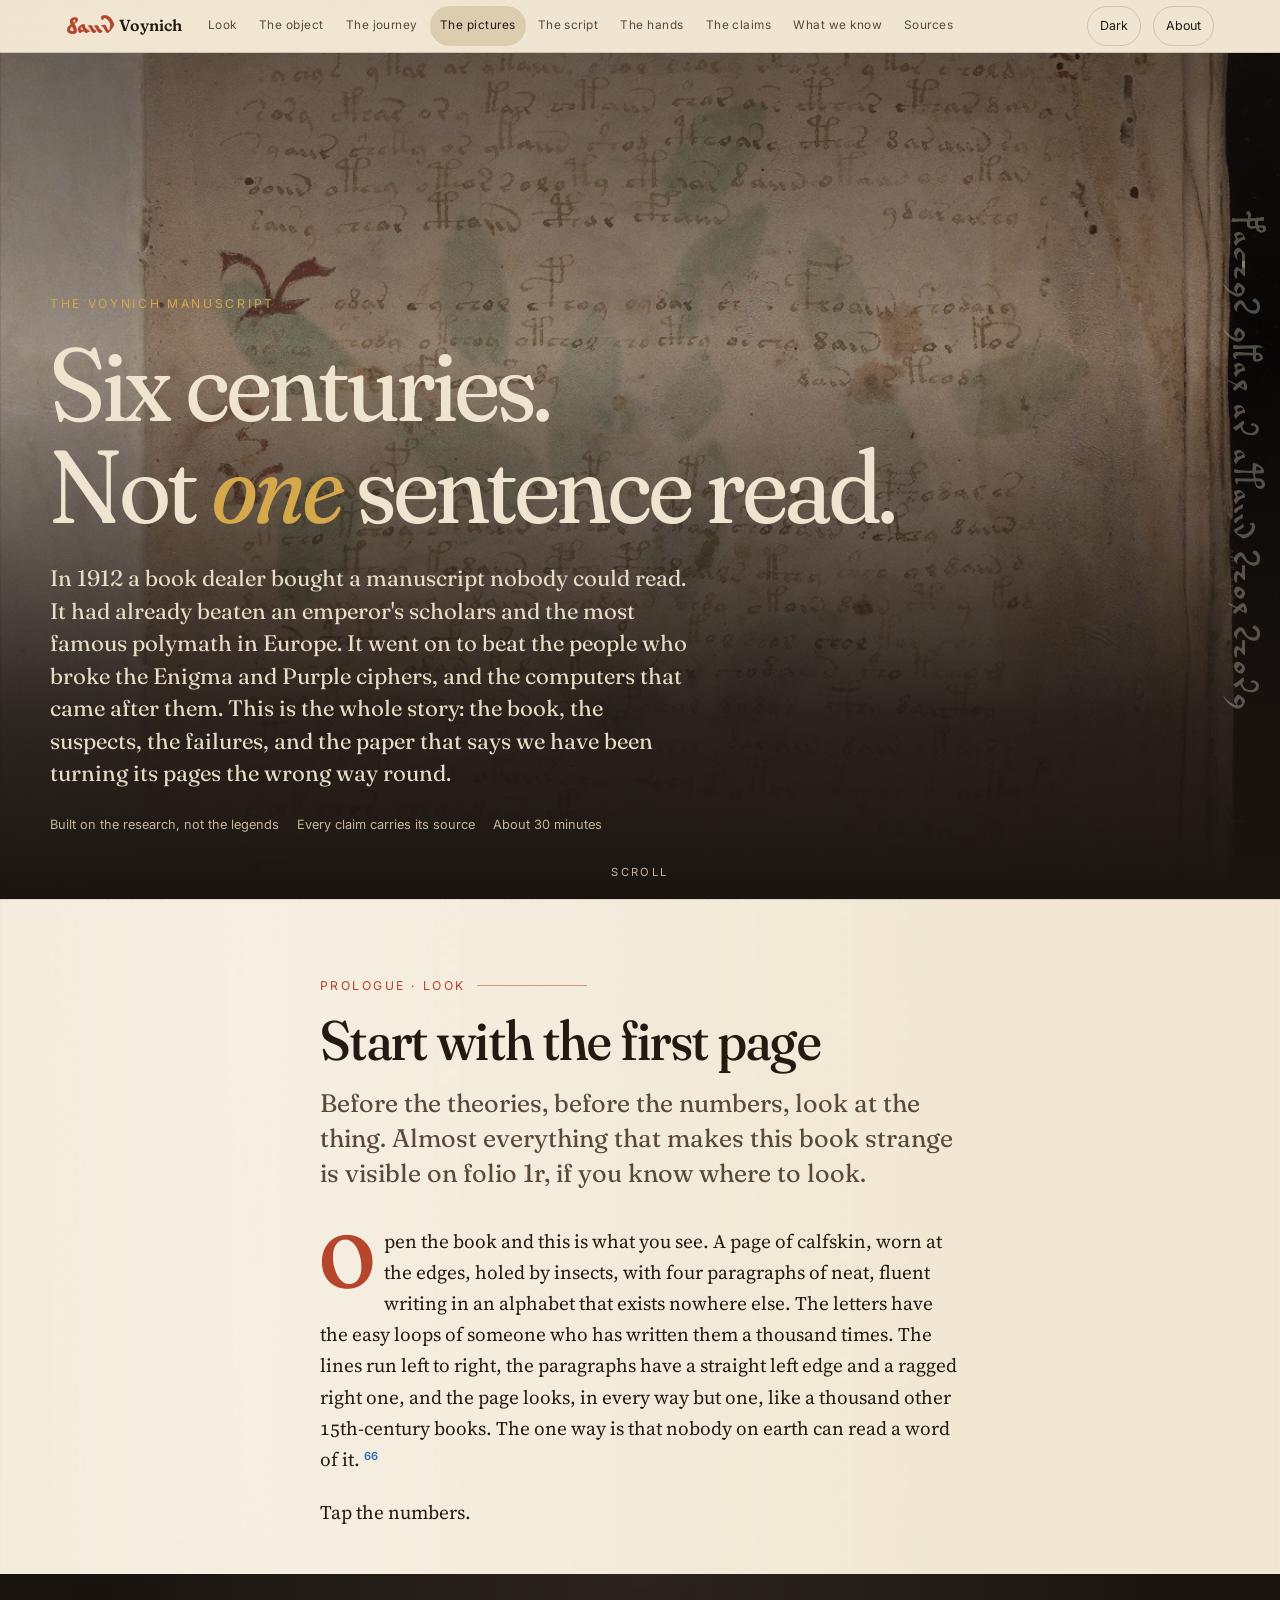
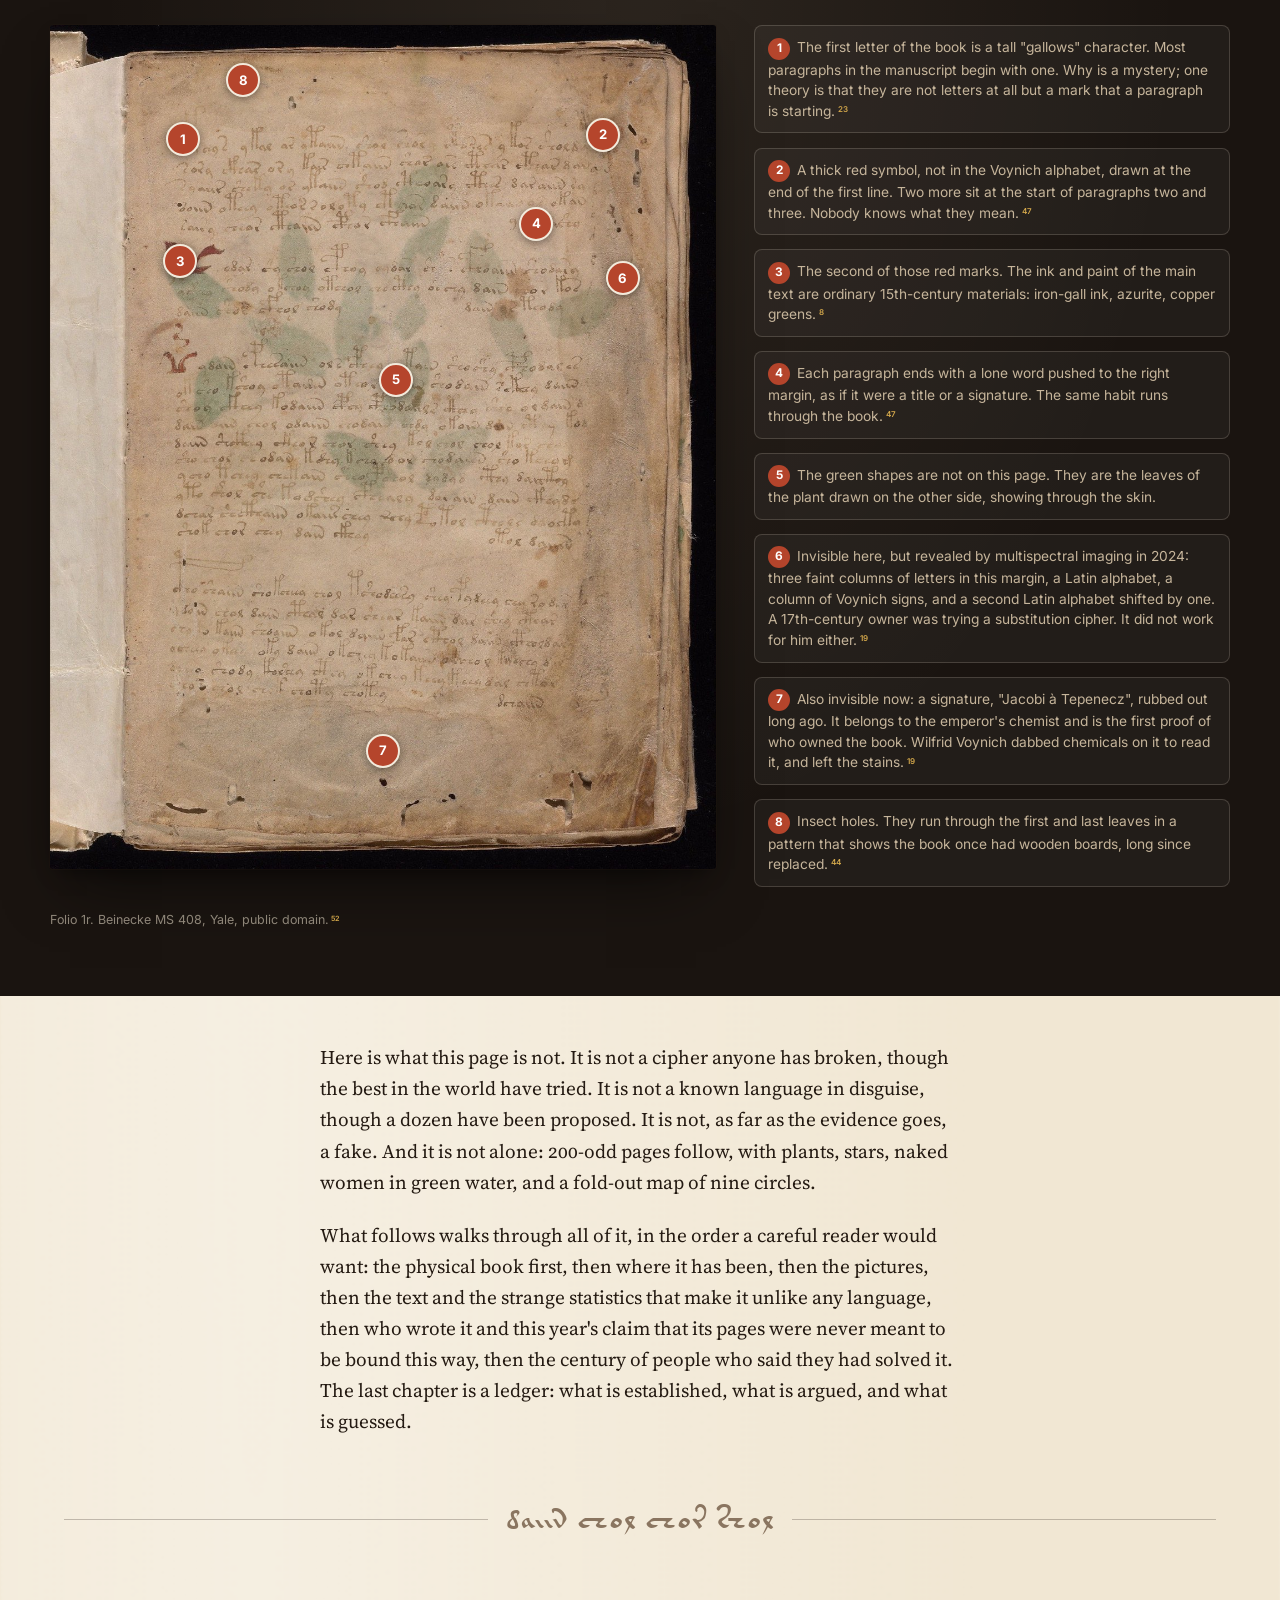
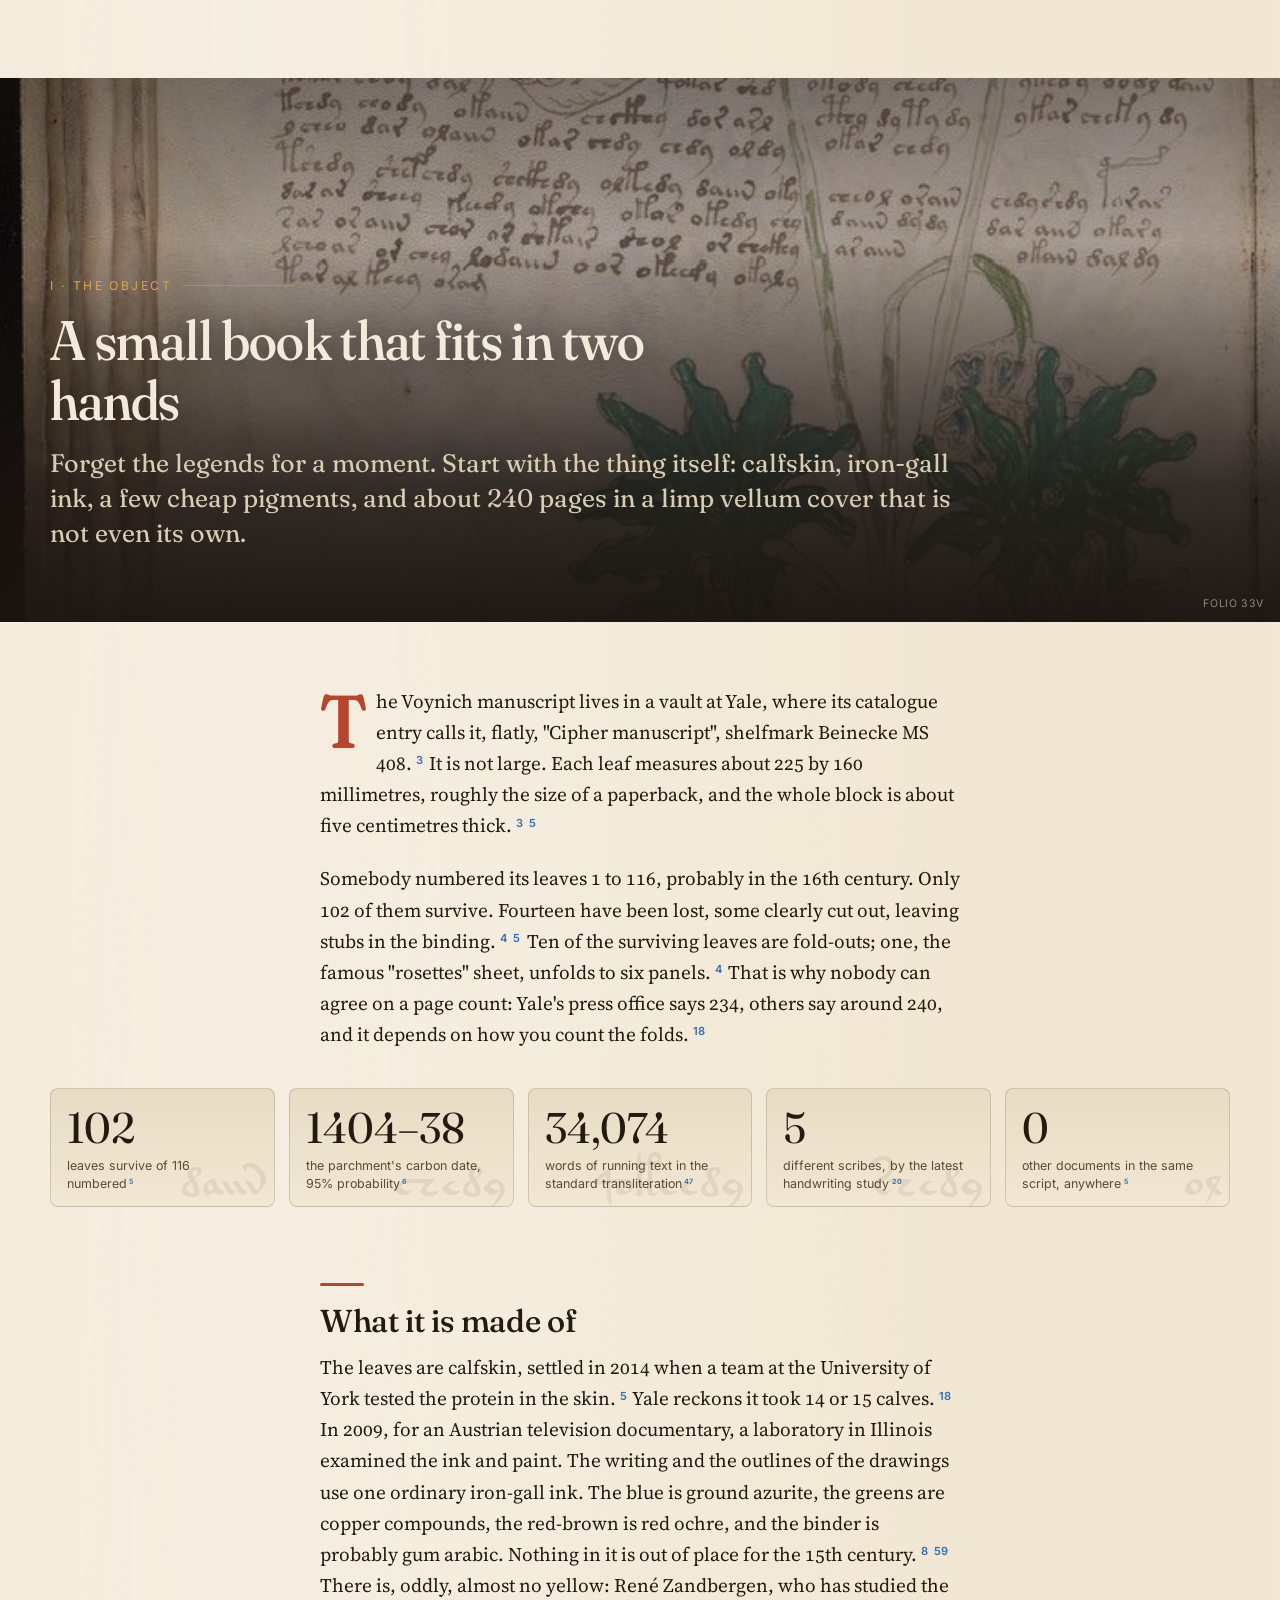
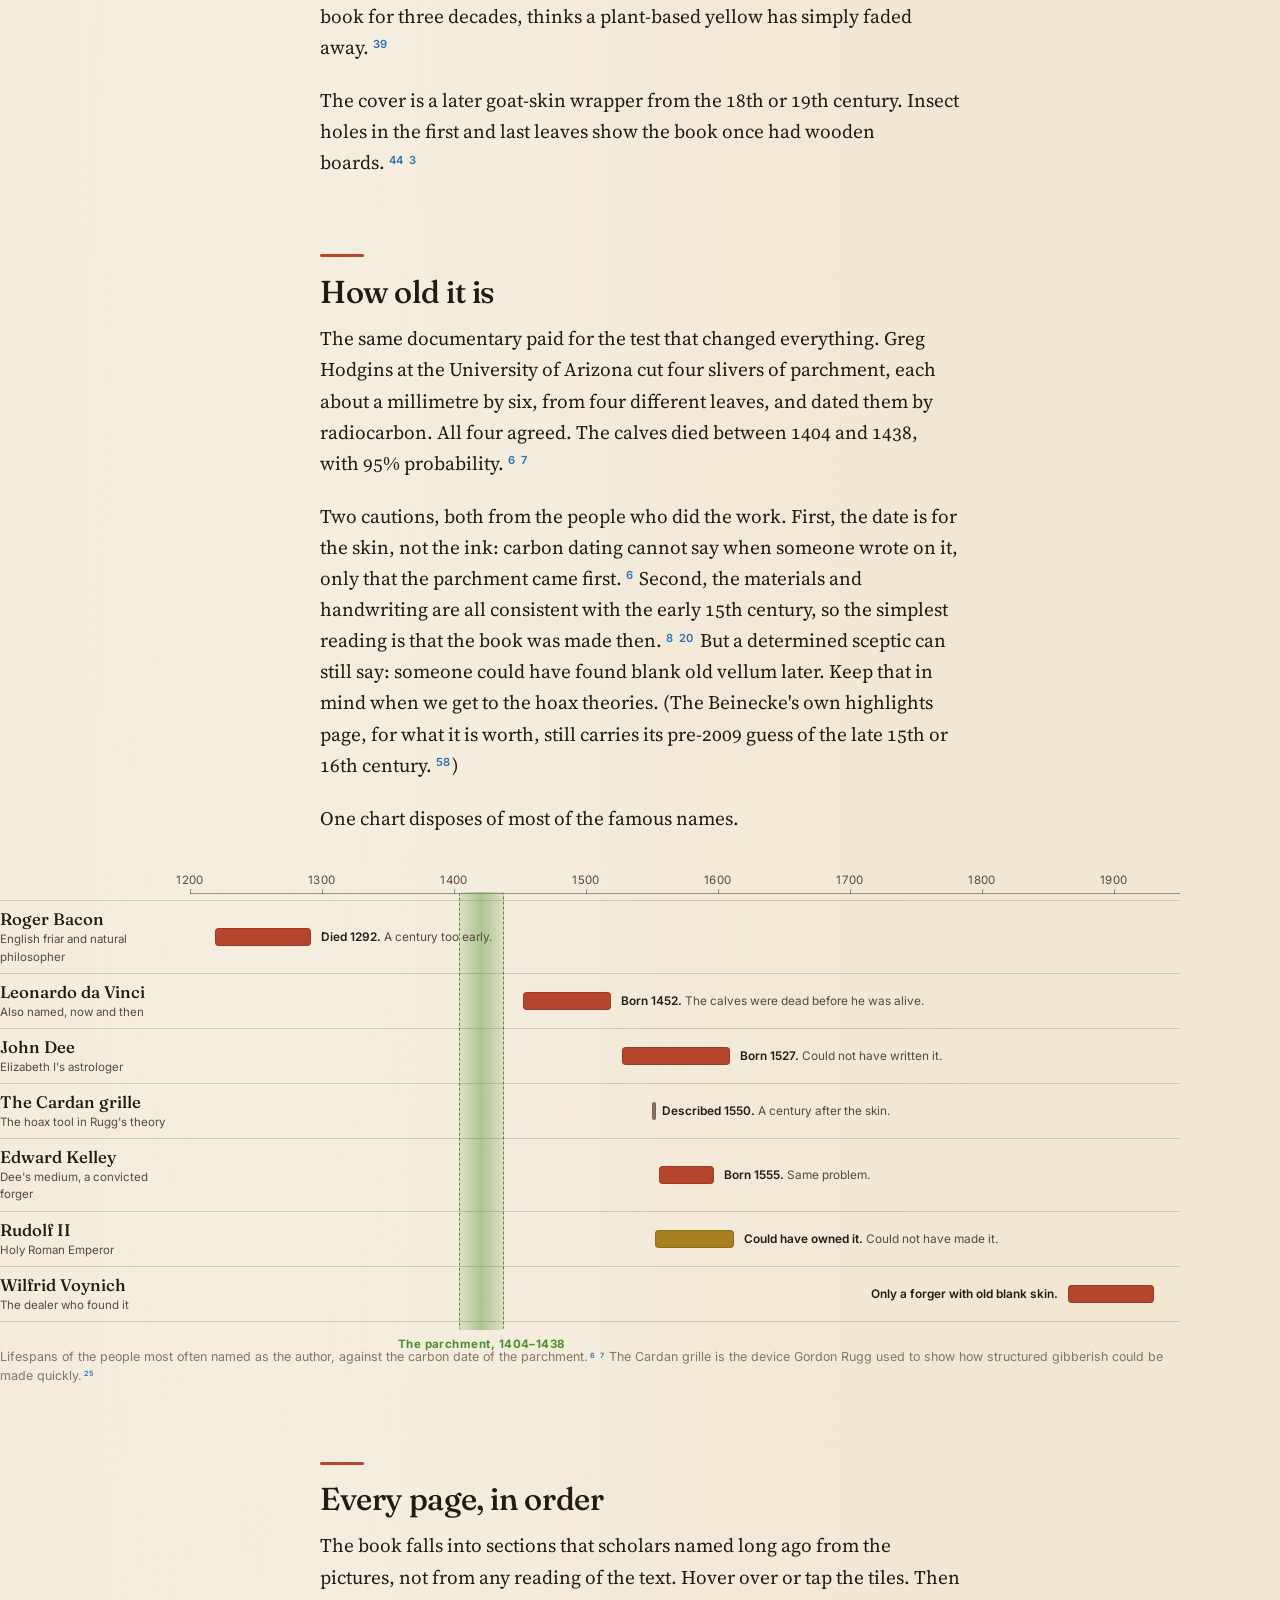
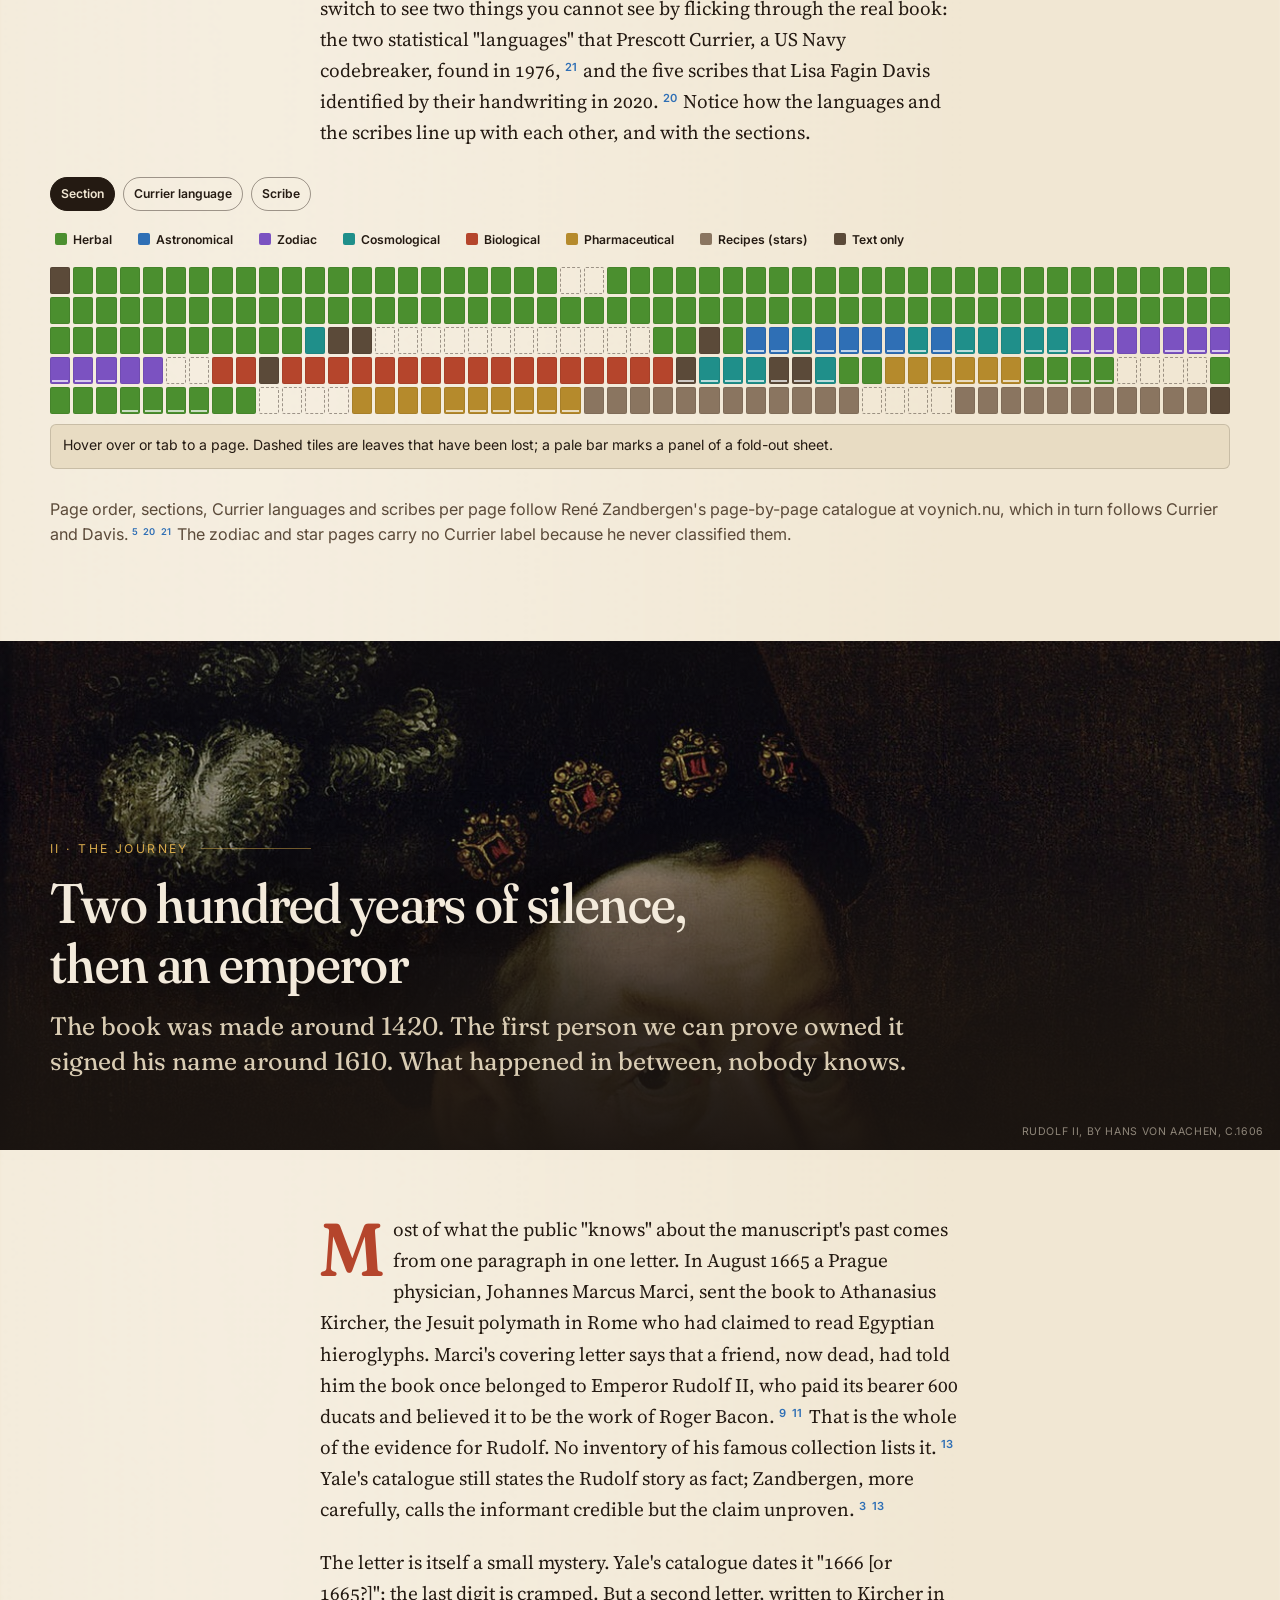
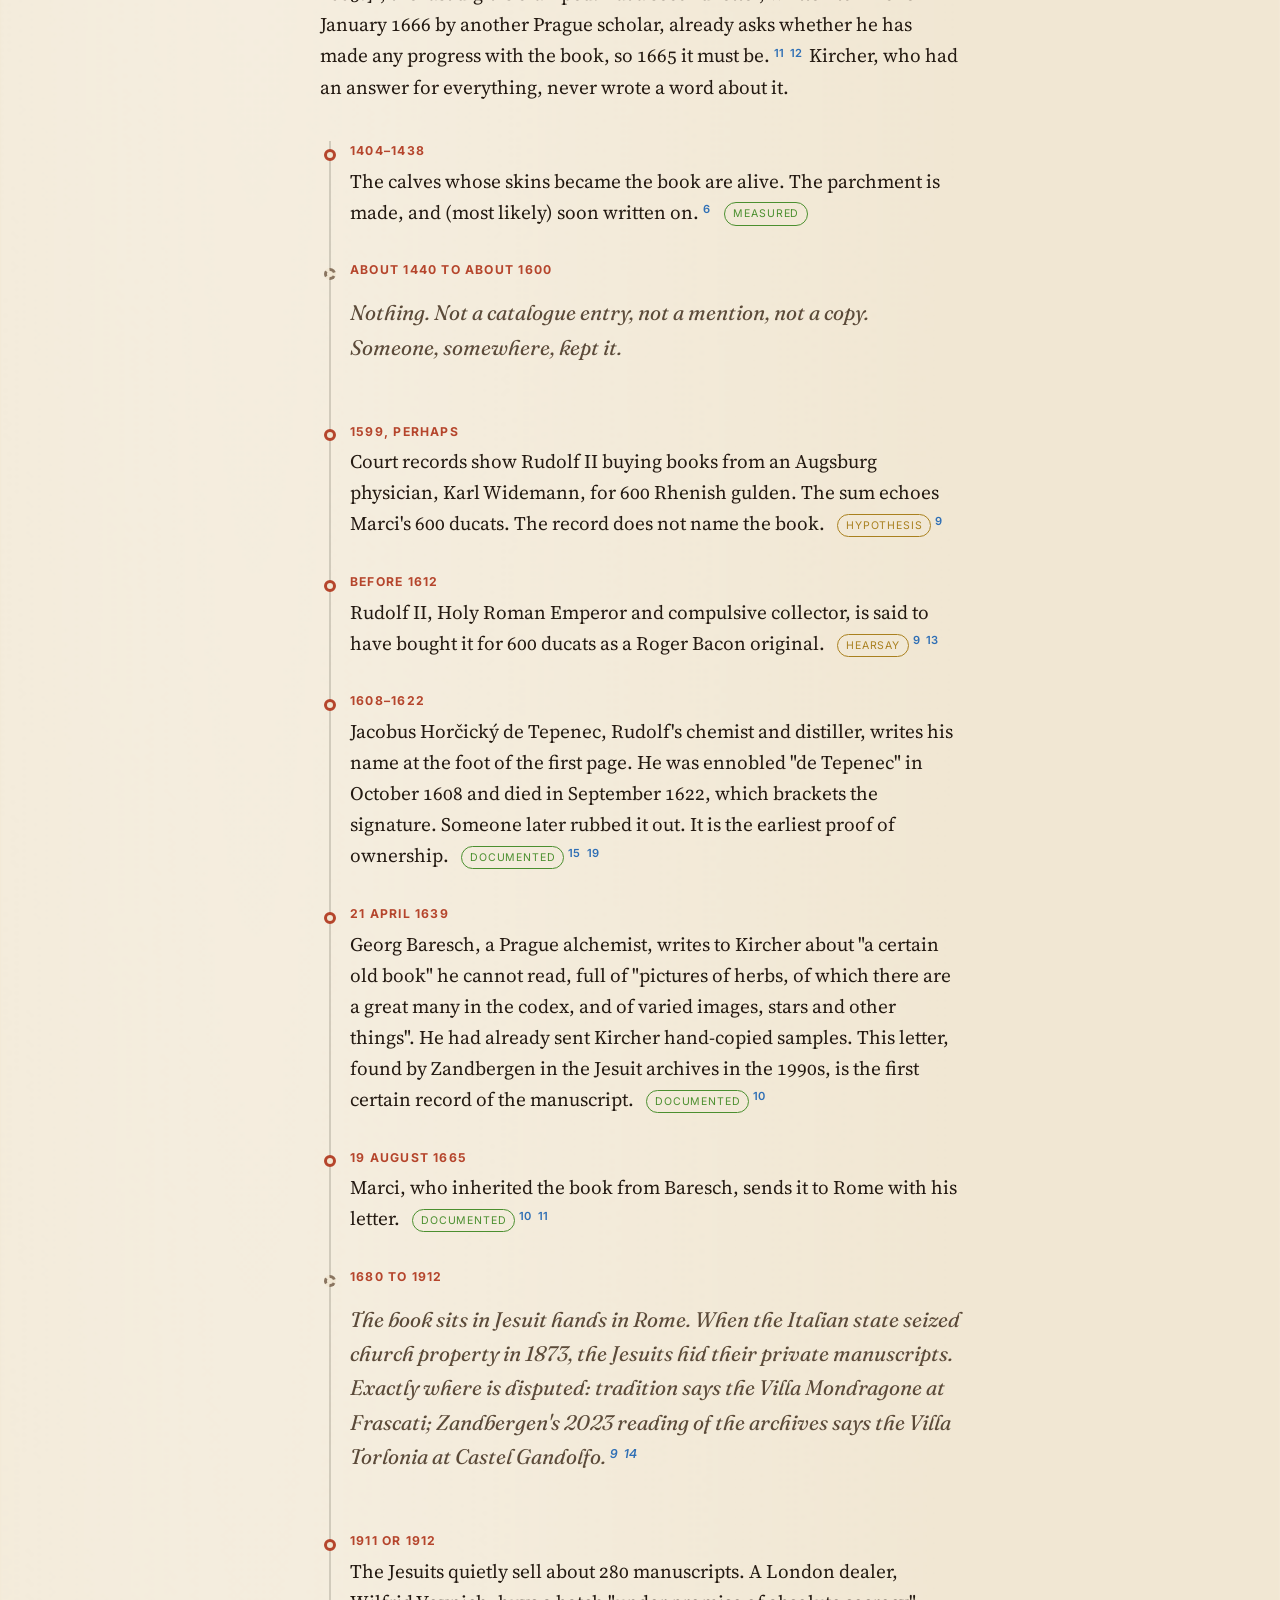
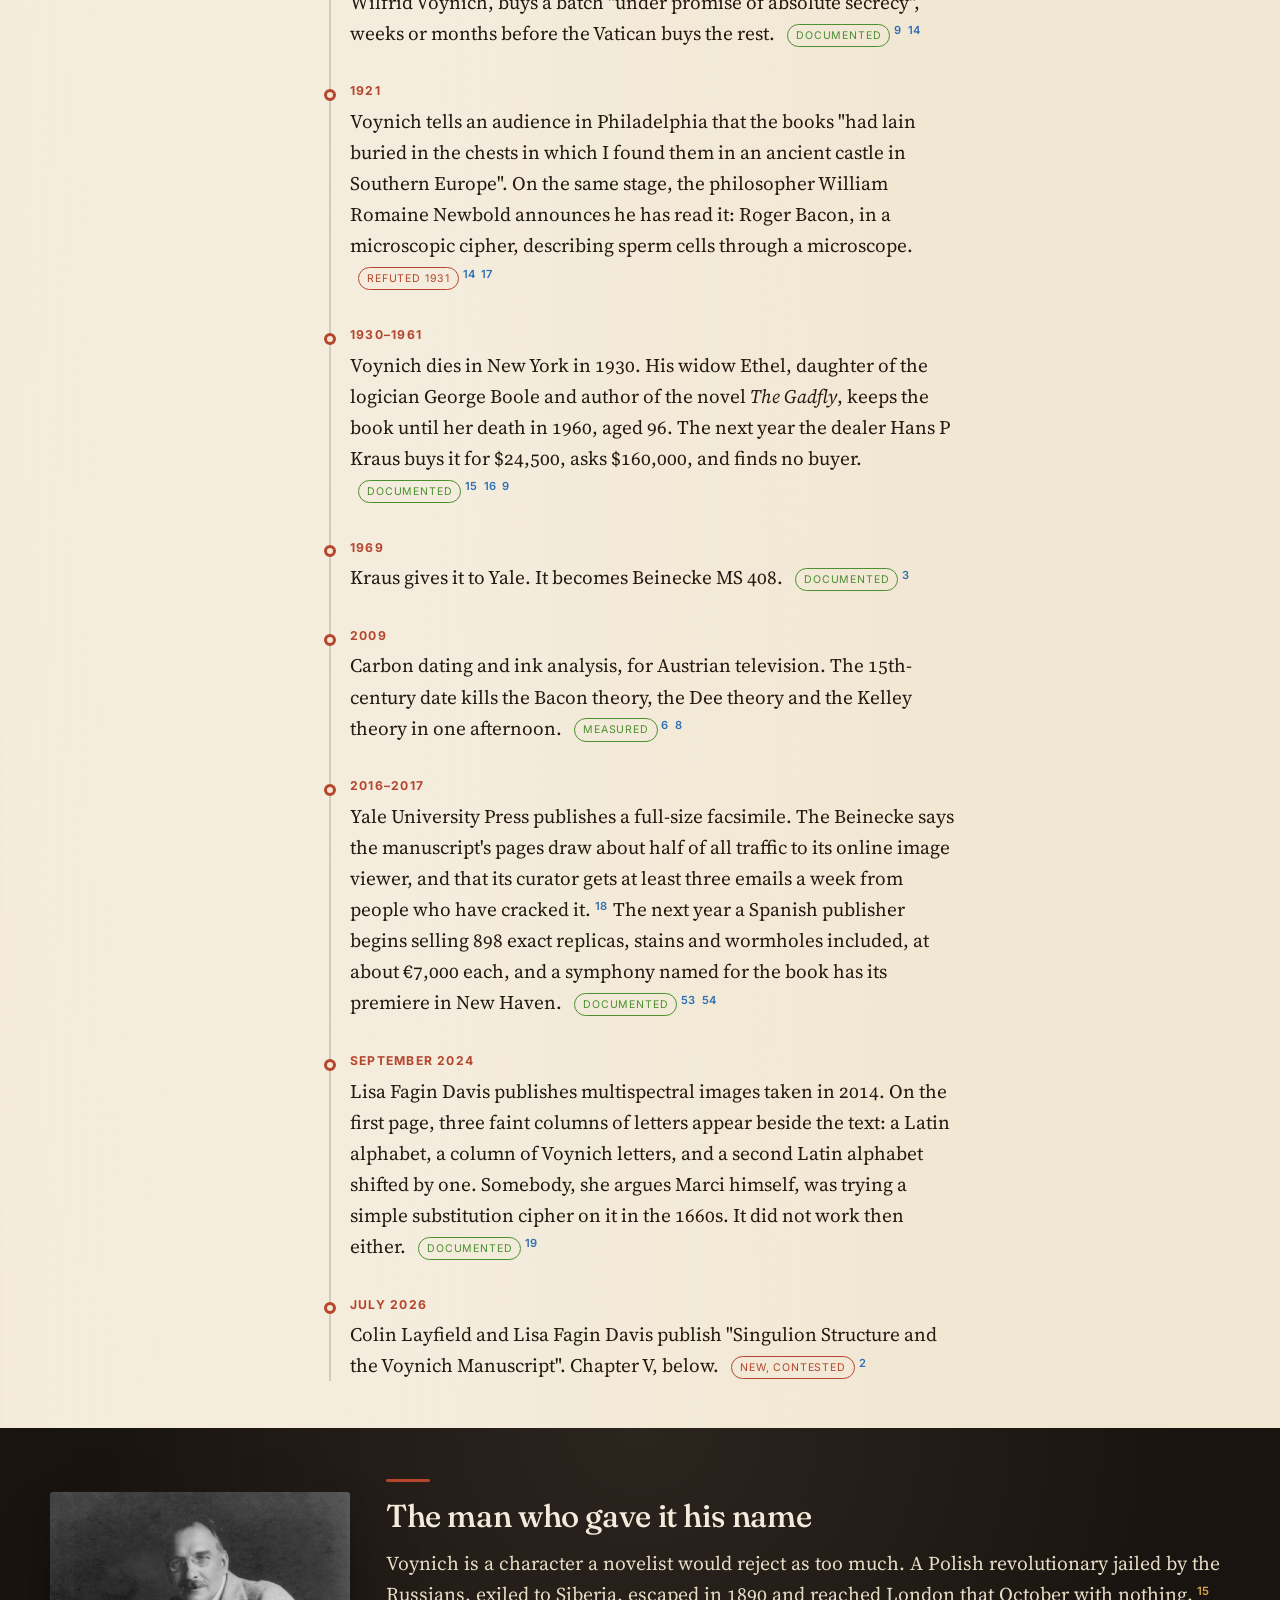
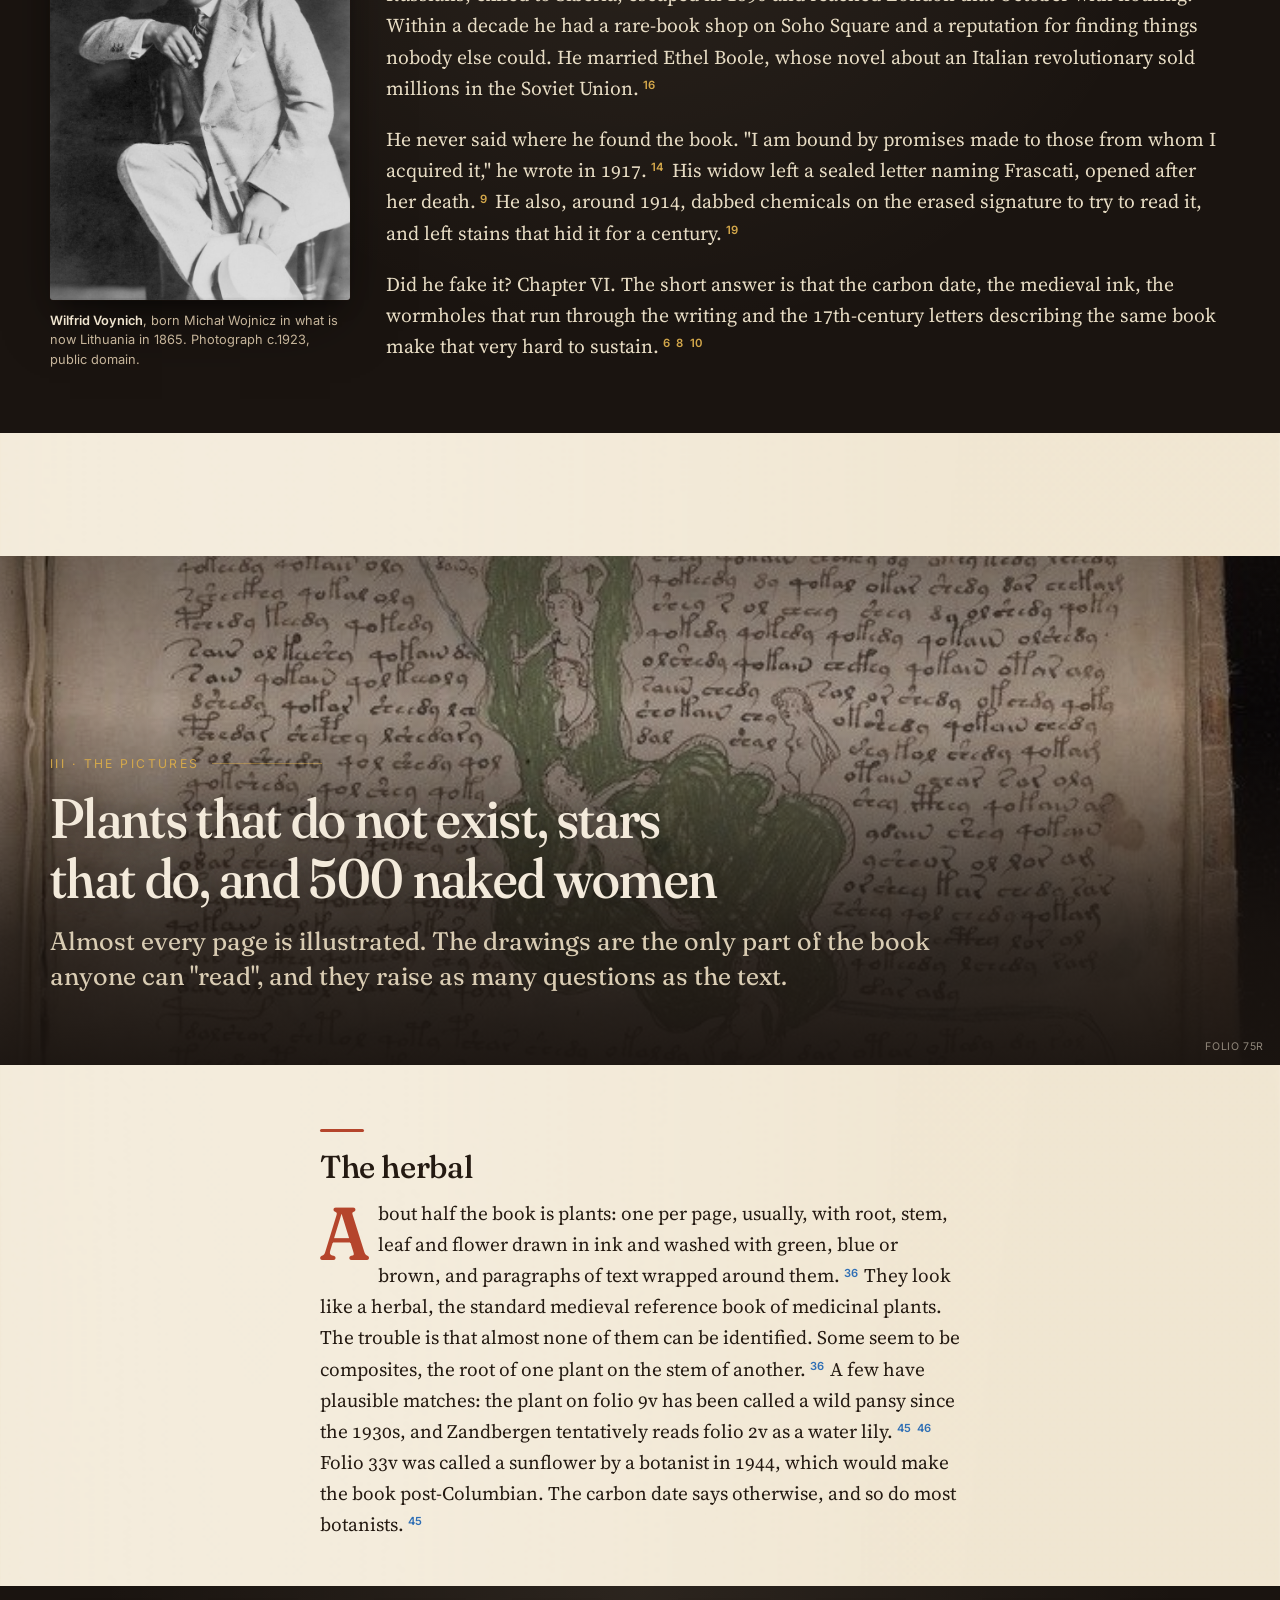
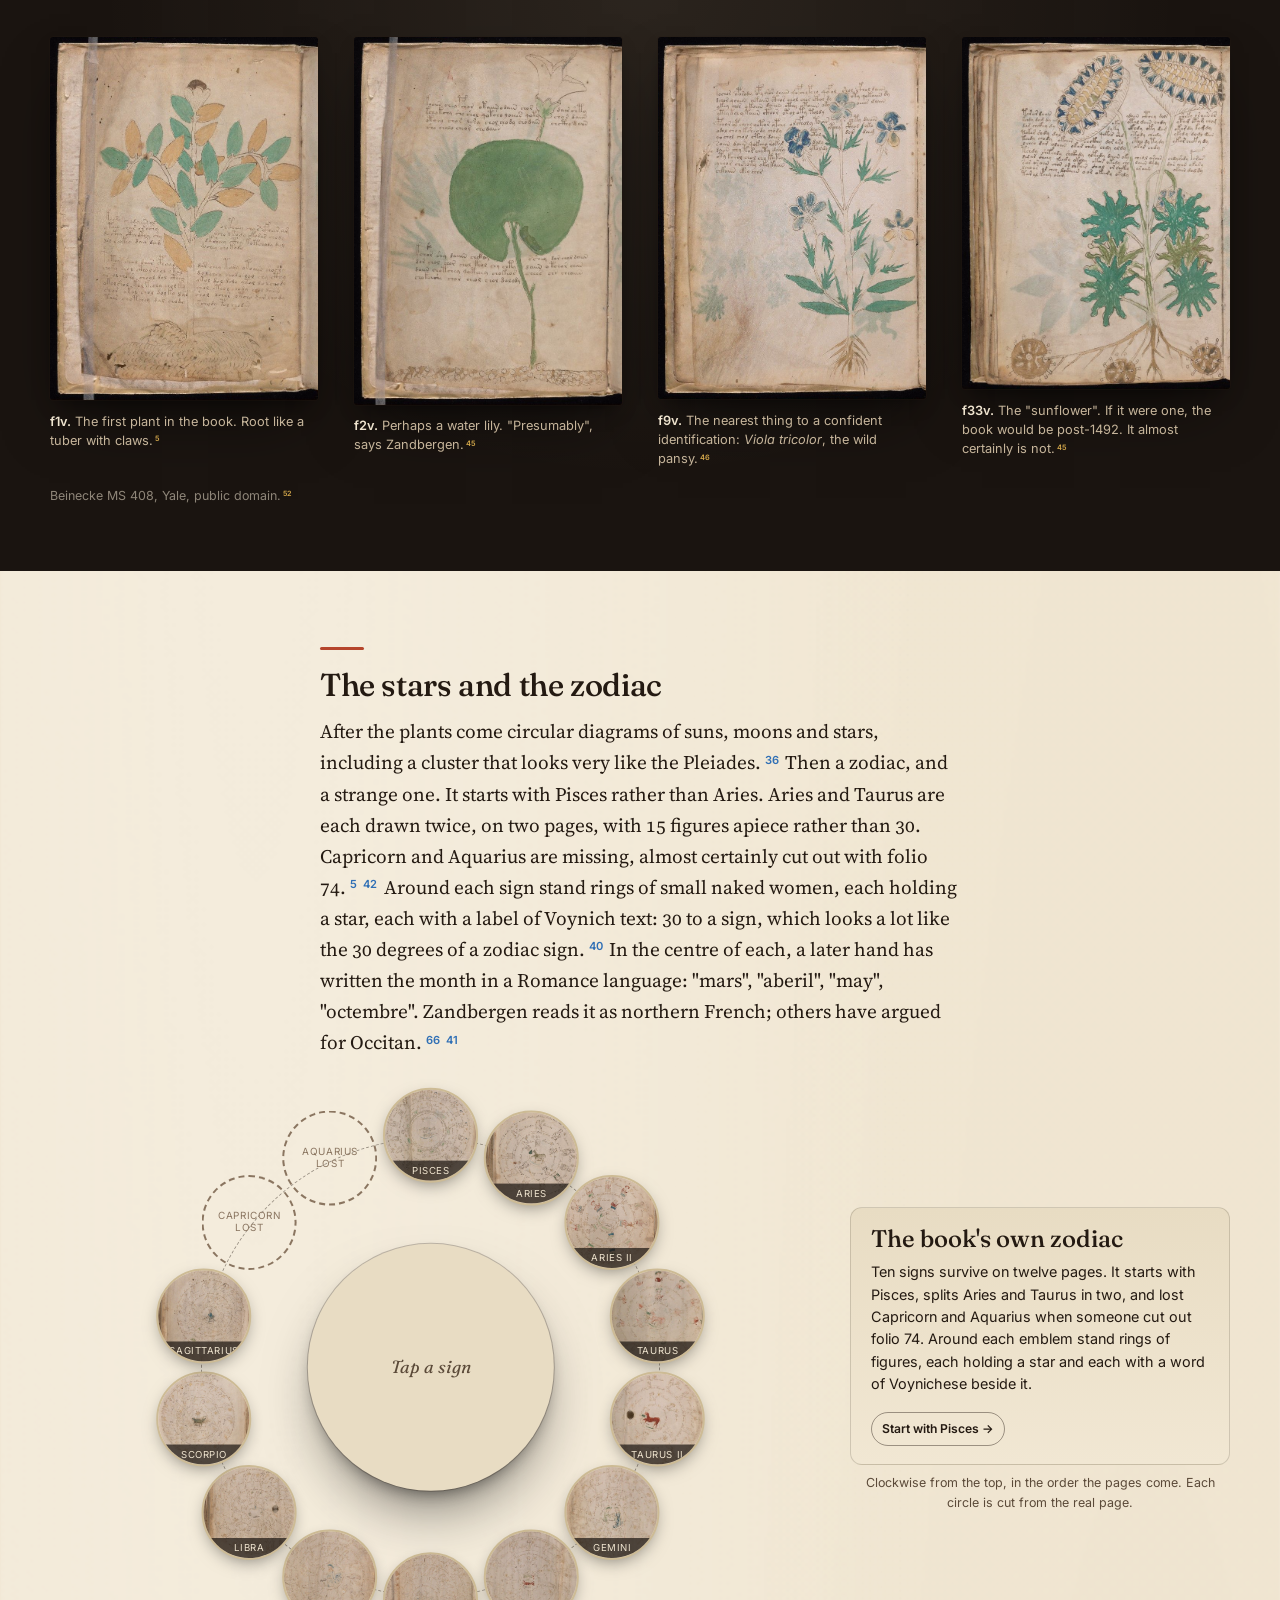
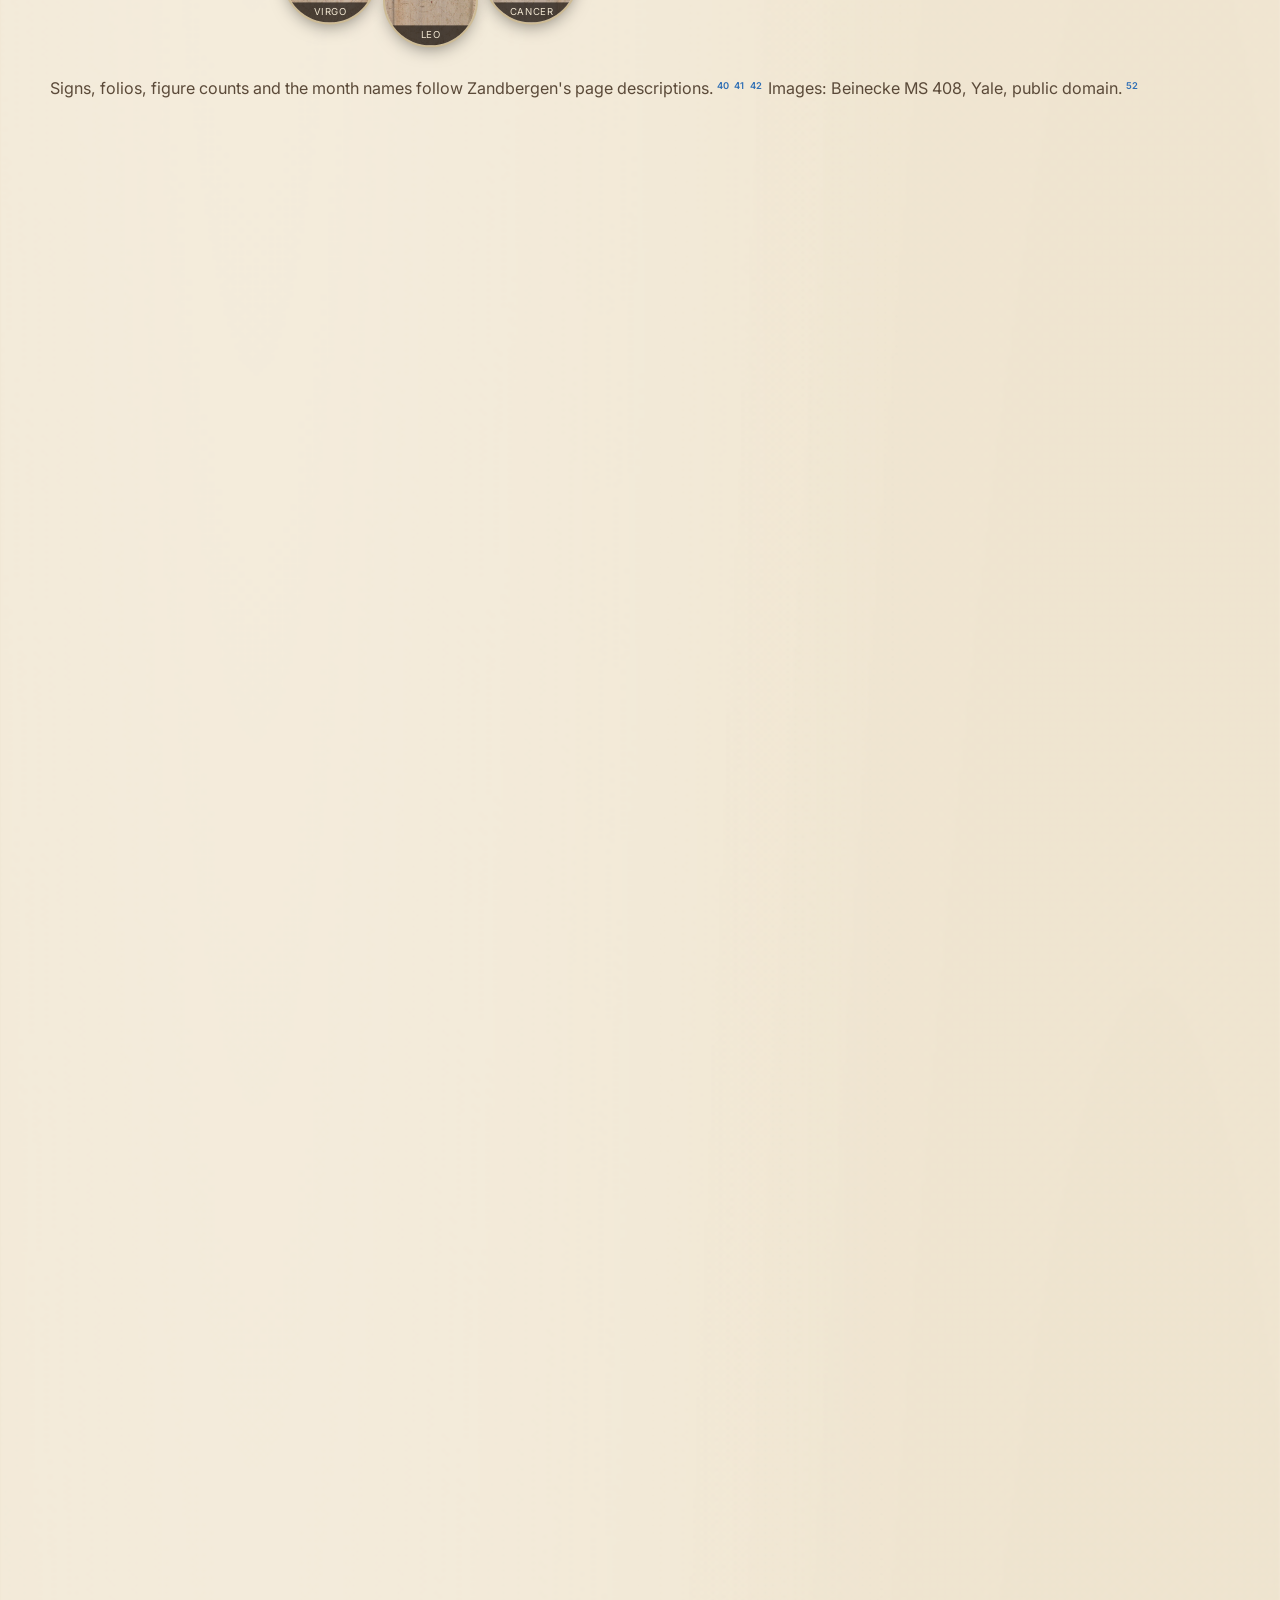
==== commit 851821bc: "Second pass: story-first opening and a richer design New prologue walking through folio 1r; full-ble" ====
--- a/index.html
+++ b/index.html
@@ -4,12 +4,12 @@
 <meta charset="utf-8">
 <meta name="viewport" content="width=device-width, initial-scale=1">
 <title>Six centuries, not one sentence read: the Voynich manuscript</title>
-<meta name="description" content="An interactive guide to the Voynich manuscript: what the book is, where it has been, what is drawn in it, how its script behaves, who tried to read it, and why a 2026 paper says its pages are in the wrong order.">
+<meta name="description" content="An interactive guide to the Voynich manuscript: the book, the suspects, the codebreakers who failed, and the 2026 paper that says its pages are in the wrong order.">
 <meta name="color-scheme" content="light dark">
 <link rel="preconnect" href="https://fonts.googleapis.com">
 <link rel="preconnect" href="https://fonts.gstatic.com" crossorigin>
 <link href="https://fonts.googleapis.com/css2?family=Fraunces:ital,opsz,wght,SOFT,WONK@0,9..144,300..700,0..100,0..1;1,9..144,300..700,0..100,0..1&family=Source+Serif+4:ital,opsz,wght@0,8..60,400;0,8..60,600;1,8..60,400&family=Inter:wght@400;600;700&display=swap" rel="stylesheet">
-<link rel="stylesheet" href="css/style.css?v=1791402890">
+<link rel="stylesheet" href="css/style.css?v=2">
 <link rel="icon" href="data:image/svg+xml,%3Csvg xmlns='http://www.w3.org/2000/svg' viewBox='0 0 32 32'%3E%3Crect width='32' height='32' rx='6' fill='%23241a12'/%3E%3Ccircle cx='16' cy='16' r='9' fill='none' stroke='%23d4a84b' stroke-width='2.5'/%3E%3Ccircle cx='16' cy='16' r='3' fill='%23d4a84b'/%3E%3C/svg%3E">
 </head>
 <body>
@@ -19,6 +19,7 @@
   <div class="inner">
     <a class="brand" href="#top"><span class="eva" aria-hidden="true">daiin</span><span class="word">Voynich</span><span class="visually-hidden">Voynich: back to top</span></a>
     <nav class="chapnav" aria-label="Chapters">
+      <a href="#look">Look</a>
       <a href="#object">The object</a>
       <a href="#journey">The journey</a>
       <a href="#pictures">The pictures</a>
@@ -41,32 +42,72 @@
   <div class="inner">
     <p class="kicker">The Voynich manuscript</p>
     <h1 id="h1">Six centuries.<br>Not <em>one</em> sentence read.</h1>
-    <p class="dek">A 15th-century book of plants, stars and bathing women, written in a script found nowhere else on earth. Here is what we actually know, what people argue about, and why a new paper says we have been turning its pages in the wrong order.</p>
-    <div class="byline"><span>Built on the research, not the legends</span><span>Every claim carries its source</span><span>About 25 minutes</span></div>
+    <p class="dek">In 1912 a book dealer bought a manuscript nobody could read. It had already beaten an emperor's scholars and the most famous polymath in Europe. It went on to beat the people who broke the Enigma and Purple ciphers, and the computers that came after them. This is the whole story: the book, the suspects, the failures, and the paper that says we have been turning its pages the wrong way round.</p>
+    <div class="byline"><span>Built on the research, not the legends</span><span>Every claim carries its source</span><span>About 30 minutes</span></div>
   </div>
   <div class="cue" aria-hidden="true">Scroll</div>
+</section>
+
+<!-- ============ LOOK ============ -->
+<section class="chapter" id="look" aria-labelledby="h-look">
+  <div class="chapter-head reveal" style="padding-top:clamp(3rem,6vw,6rem)">
+    <p class="chapter-num">Prologue · Look</p>
+    <h2 id="h-look">Start with the first page</h2>
+    <p class="standfirst">Before the theories, before the numbers, look at the thing. Almost everything that makes this book strange is visible on folio 1r, if you know where to look.</p>
+  </div>
+  <div class="prose reveal">
+    <p class="drop">Open the book and this is what you see. A page of calfskin, worn at the edges, holed by insects, with four paragraphs of neat, fluent writing in an alphabet that exists nowhere else. The letters have the easy loops of someone who has written them a thousand times. The lines run left to right, the paragraphs have a straight left edge and a ragged right one, and the page looks, in every way but one, like a thousand other 15th-century books. The one way is that nobody on earth can read a word of it.<sup class="cite"><a href="#src-66">66</a></sup></p>
+    <p>Tap the numbers.</p>
+  </div>
+  <div class="museum reveal">
+    <div class="inner walk">
+      <div class="annot">
+        <img src="img/f1r.jpg" alt="Folio 1r of the Voynich manuscript: four paragraphs of text in an unknown script on worn calfskin, with faint green shapes showing through from the plant drawn on the other side" loading="eager">
+        <button class="pin" type="button" style="left:20%;top:13.5%" aria-controls="lk1" aria-expanded="false">1</button>
+        <button class="pin" type="button" style="left:83%;top:13%" aria-controls="lk2" aria-expanded="false">2</button>
+        <button class="pin" type="button" style="left:19.5%;top:28%" aria-controls="lk3" aria-expanded="false">3</button>
+        <button class="pin" type="button" style="left:73%;top:23.5%" aria-controls="lk4" aria-expanded="false">4</button>
+        <button class="pin" type="button" style="left:52%;top:42%" aria-controls="lk5" aria-expanded="false">5</button>
+        <button class="pin" type="button" style="left:86%;top:30%" aria-controls="lk6" aria-expanded="false">6</button>
+        <button class="pin" type="button" style="left:50%;top:86%" aria-controls="lk7" aria-expanded="false">7</button>
+        <button class="pin" type="button" style="left:29%;top:6.5%" aria-controls="lk8" aria-expanded="false">8</button>
+      </div>
+      <ul class="pin-notes">
+        <li id="lk1"><b>1</b>The first letter of the book is a tall "gallows" character. Most paragraphs in the manuscript begin with one. Why is a mystery; one theory is that they are not letters at all but a mark that a paragraph is starting.<sup class="cite"><a href="#src-23">23</a></sup></li>
+        <li id="lk2"><b>2</b>A thick red symbol, not in the Voynich alphabet, drawn at the end of the first line. Two more sit at the start of paragraphs two and three. Nobody knows what they mean.<sup class="cite"><a href="#src-47">47</a></sup></li>
+        <li id="lk3"><b>3</b>The second of those red marks. The ink and paint of the main text are ordinary 15th-century materials: iron-gall ink, azurite, copper greens.<sup class="cite"><a href="#src-8">8</a></sup></li>
+        <li id="lk4"><b>4</b>Each paragraph ends with a lone word pushed to the right margin, as if it were a title or a signature. The same habit runs through the book.<sup class="cite"><a href="#src-47">47</a></sup></li>
+        <li id="lk5"><b>5</b>The green shapes are not on this page. They are the leaves of the plant drawn on the other side, showing through the skin.</li>
+        <li id="lk6"><b>6</b>Invisible here, but revealed by multispectral imaging in 2024: three faint columns of letters in this margin, a Latin alphabet, a column of Voynich signs, and a second Latin alphabet shifted by one. A 17th-century owner was trying a substitution cipher. It did not work for him either.<sup class="cite"><a href="#src-19">19</a></sup></li>
+        <li id="lk7"><b>7</b>Also invisible now: a signature, "Jacobi à Tepenecz", rubbed out long ago. It belongs to the emperor's chemist and is the first proof of who owned the book. Wilfrid Voynich dabbed chemicals on it to read it, and left the stains.<sup class="cite"><a href="#src-19">19</a></sup></li>
+        <li id="lk8"><b>8</b>Insect holes. They run through the first and last leaves in a pattern that shows the book once had wooden boards, long since replaced.<sup class="cite"><a href="#src-44">44</a></sup></li>
+      </ul>
+    </div>
+    <div class="inner"><p class="note">Folio 1r. Beinecke MS 408, Yale, public domain.<sup class="cite"><a href="#src-52">52</a></sup></p></div>
+  </div>
+  <div class="prose reveal">
+    <p>Here is what this page is not. It is not a cipher anyone has broken, though the best in the world have tried. It is not a known language in disguise, though a dozen have been proposed. It is not, as far as the evidence goes, a fake. And it is not alone: 200-odd pages follow, with plants, stars, naked women in green water, and a fold-out map of nine circles.</p>
+    <p>What follows walks through all of it, in the order a careful reader would want: the physical book first, then where it has been, then the pictures, then the text and the strange statistics that make it unlike any language, then who wrote it and this year's claim that its pages were never meant to be bound this way, then the century of people who said they had solved it. The last chapter is a ledger: what is established, what is argued, and what is guessed.</p>
+  </div>
+  <div class="orn" aria-hidden="true">daiin chol chor shol</div>
 </section>
 
 <!-- ============ I. THE OBJECT ============ -->
 <section class="chapter" id="object" aria-labelledby="h-object">
-  <div class="chapter-head reveal">
-    <p class="chapter-num">I · The object</p>
-    <h2 id="h-object">A small book that fits in two hands</h2>
-    <p class="standfirst">Forget the legends for a moment. Start with the thing itself: calfskin, iron-gall ink, a few cheap pigments, and about 240 pages in a limp vellum cover that is not even its own.</p>
-  </div>
-
-  <div class="prose reveal">
-    <p>The Voynich manuscript lives in a vault at Yale, where its catalogue entry calls it, flatly, "Cipher manuscript", shelfmark Beinecke MS 408.<sup class="cite"><a href="#src-3">3</a></sup> It is not large. Each leaf measures about 225 by 160 millimetres, roughly the size of a paperback, and the whole block is about five centimetres thick.<sup class="cite"><a href="#src-3">3</a></sup><sup class="cite"><a href="#src-5">5</a></sup></p>
+  <div class="opener" style="--pos:center 40%"><img src="img/f33v.jpg" alt="" loading="lazy"><div class="inner"><p class="chapter-num">I · The object</p><h2 id="h-object">A small book that fits in two hands</h2><p class="standfirst">Forget the legends for a moment. Start with the thing itself: calfskin, iron-gall ink, a few cheap pigments, and about 240 pages in a limp vellum cover that is not even its own.</p></div><span class="credit">Folio 33v</span></div>
+
+  <div class="prose reveal">
+    <p class="drop">The Voynich manuscript lives in a vault at Yale, where its catalogue entry calls it, flatly, "Cipher manuscript", shelfmark Beinecke MS 408.<sup class="cite"><a href="#src-3">3</a></sup> It is not large. Each leaf measures about 225 by 160 millimetres, roughly the size of a paperback, and the whole block is about five centimetres thick.<sup class="cite"><a href="#src-3">3</a></sup><sup class="cite"><a href="#src-5">5</a></sup></p>
     <p>Somebody numbered its leaves 1 to 116, probably in the 16th century. Only 102 of them survive. Fourteen have been lost, some clearly cut out, leaving stubs in the binding.<sup class="cite"><a href="#src-4">4</a></sup><sup class="cite"><a href="#src-5">5</a></sup> Ten of the surviving leaves are fold-outs; one, the famous "rosettes" sheet, unfolds to six panels.<sup class="cite"><a href="#src-4">4</a></sup> That is why nobody can agree on a page count: Yale's press office says 234, others say around 240, and it depends on how you count the folds.<sup class="cite"><a href="#src-18">18</a></sup></p>
   </div>
 
   <div class="wide reveal">
     <div class="stats" aria-label="Key numbers">
-      <div class="stat"><div class="n">102</div><div class="l">leaves survive of 116 numbered<sup class="cite"><a href="#src-5">5</a></sup></div></div>
-      <div class="stat"><div class="n">1404–38</div><div class="l">the parchment's carbon date, 95% probability<sup class="cite"><a href="#src-6">6</a></sup></div></div>
-      <div class="stat"><div class="n"><span data-stat="voynich.tokens">34,000</span></div><div class="l">words of running text in the standard transliteration<sup class="cite"><a href="#src-47">47</a></sup></div></div>
-      <div class="stat"><div class="n">5</div><div class="l">different scribes, by the latest handwriting study<sup class="cite"><a href="#src-20">20</a></sup></div></div>
-      <div class="stat"><div class="n">0</div><div class="l">other documents in the same script, anywhere<sup class="cite"><a href="#src-5">5</a></sup></div></div>
+      <div class="stat" data-eva="daiin"><div class="n">102</div><div class="l">leaves survive of 116 numbered<sup class="cite"><a href="#src-5">5</a></sup></div></div>
+      <div class="stat" data-eva="chedy"><div class="n">1404–38</div><div class="l">the parchment's carbon date, 95% probability<sup class="cite"><a href="#src-6">6</a></sup></div></div>
+      <div class="stat" data-eva="qokeedy"><div class="n"><span data-stat="voynich.tokens">34,000</span></div><div class="l">words of running text in the standard transliteration<sup class="cite"><a href="#src-47">47</a></sup></div></div>
+      <div class="stat" data-eva="shedy"><div class="n">5</div><div class="l">different scribes, by the latest handwriting study<sup class="cite"><a href="#src-20">20</a></sup></div></div>
+      <div class="stat" data-eva="ol"><div class="n">0</div><div class="l">other documents in the same script, anywhere<sup class="cite"><a href="#src-5">5</a></sup></div></div>
     </div>
   </div>
 
@@ -78,35 +119,22 @@
     <h3>How old it is</h3>
     <p>The same documentary paid for the test that changed everything. Greg Hodgins at the University of Arizona cut four slivers of parchment, each about a millimetre by six, from four different leaves, and dated them by radiocarbon. All four agreed. The calves died between 1404 and 1438, with 95% probability.<sup class="cite"><a href="#src-6">6</a></sup><sup class="cite"><a href="#src-7">7</a></sup></p>
     <p>Two cautions, both from the people who did the work. First, the date is for the skin, not the ink: carbon dating cannot say when someone wrote on it, only that the parchment came first.<sup class="cite"><a href="#src-6">6</a></sup> Second, the materials and handwriting are all consistent with the early 15th century, so the simplest reading is that the book was made then.<sup class="cite"><a href="#src-8">8</a></sup><sup class="cite"><a href="#src-20">20</a></sup> But a determined sceptic can still say: someone could have found blank old vellum later. Keep that in mind when we get to the hoax theories. (The Beinecke's own highlights page, for what it is worth, still carries its pre-2009 guess of the late 15th or 16th century.<sup class="cite"><a href="#src-58">58</a></sup>)</p>
-  </div>
-
-  <figure class="wide carbon reveal" aria-labelledby="carbon-cap">
-    <div class="stage"><svg viewBox="0 0 800 230" role="img" aria-label="Timeline from 1200 to 1950 showing the carbon date of 1404 to 1438 against the lives of people who have been proposed as the author: Roger Bacon, John Dee, Edward Kelley, Rudolf the Second, and Wilfrid Voynich">
-      <defs><linearGradient id="band" x1="0" x2="1"><stop offset="0" stop-color="var(--copper)" stop-opacity=".15"/><stop offset=".5" stop-color="var(--copper)" stop-opacity=".45"/><stop offset="1" stop-color="var(--copper)" stop-opacity=".15"/></linearGradient></defs>
-      <g font-family="var(--ui)" font-size="11" fill="var(--ink-2)">
-        <line x1="40" x2="760" y1="40" y2="40" stroke="var(--rule-strong)"/>
-        <g id="ticks"></g>
-      </g>
-      <!-- scale: x = 40 + (year-1200)/750*720 -->
-      <rect x="235.8" y="22" width="32.6" height="190" fill="url(#band)" rx="3"/>
-      <text x="252" y="16" text-anchor="middle" font-family="var(--ui)" font-size="11" font-weight="700" fill="var(--copper)">1404–1438: the parchment</text>
-      <g font-family="var(--ui)" font-size="11">
-        <text x="40" y="54" fill="var(--ink-2)">1200</text><text x="136" y="54" fill="var(--ink-2)">1300</text><text x="232" y="54" fill="var(--ink-2)">1400</text><text x="328" y="54" fill="var(--ink-2)">1500</text><text x="424" y="54" fill="var(--ink-2)">1600</text><text x="520" y="54" fill="var(--ink-2)">1700</text><text x="616" y="54" fill="var(--ink-2)">1800</text><text x="712" y="54" fill="var(--ink-2)">1900</text>
-        <!-- Roger Bacon c.1219–1292 -->
-        <rect x="58" y="70" width="70" height="14" rx="3" fill="var(--ochre)" opacity=".85"/><text x="134" y="81" fill="var(--ink)">Roger Bacon, died 1292. Too early.</text>
-        <!-- Cardan grille 1550 -->
-        <rect x="376" y="94" width="3" height="14" fill="var(--ochre)"/><text x="384" y="105" fill="var(--ink)">The Cardan grille, 1550. A century too late for a hoax tool.</text>
-        <!-- John Dee 1527–1608/9 -->
-        <rect x="354" y="118" width="78" height="14" rx="3" fill="var(--ochre)" opacity=".85"/><text x="438" y="129" fill="var(--ink)">John Dee, 1527–1609. Born a century after the calves died.</text>
-        <!-- Edward Kelley 1555–1597 -->
-        <rect x="381" y="142" width="40" height="14" rx="3" fill="var(--ochre)" opacity=".85"/><text x="427" y="153" fill="var(--ink)">Edward Kelley, 1555–1597. Same problem.</text>
-        <!-- Rudolf II 1552–1612 -->
-        <rect x="378" y="166" width="58" height="14" rx="3" fill="var(--gold)"/><text x="442" y="177" fill="var(--ink)">Rudolf II, 1552–1612. Could have owned it; could not have made it.</text>
-        <!-- Voynich 1865–1930 -->
-        <rect x="678" y="190" width="62" height="14" rx="3" fill="var(--ochre)" opacity=".85"/><text x="676" y="201" text-anchor="end" fill="var(--ink)">Wilfrid Voynich, 1865–1930. He could only have forged it on old blank skin.</text>
-      </g>
-    </svg></div><p class="scroll-hint">Scroll the chart sideways on a small screen.</p>
-    <figcaption id="carbon-cap">The carbon date, set against the people most often named as author. Dates of birth and death are standard; the dating is from the University of Arizona.<sup class="cite"><a href="#src-6">6</a></sup><sup class="cite"><a href="#src-7">7</a></sup> The Cardan grille is the device Gordon Rugg used to show how gibberish with structure could be made; it was described in 1550.<sup class="cite"><a href="#src-25">25</a></sup></figcaption>
+    <p>One chart disposes of most of the famous names.</p>
+  </div>
+
+  <figure class="wide lives reveal" style="--b0:1404;--b1:1438" aria-labelledby="lives-cap">
+    <div class="axis"><div class="who"></div><div class="ticks"><span style="left:0%">1200</span><span style="left:13.33%">1300</span><span style="left:26.67%">1400</span><span style="left:40%">1500</span><span style="left:53.33%">1600</span><span style="left:66.67%">1700</span><span style="left:80%">1800</span><span style="left:93.33%">1900</span></div></div>
+    <div class="rows">
+      <div class="band"><span>The parchment, 1404–1438</span></div>
+      <div class="row" style="--a:1219;--b:1292"><div class="who"><b>Roger Bacon</b><small>English friar and natural philosopher</small></div><div class="track"><div class="bar"></div><div class="verdict"><b>Died 1292.</b> A century too early.</div></div></div>
+      <div class="row" style="--a:1452;--b:1519"><div class="who"><b>Leonardo da Vinci</b><small>Also named, now and then</small></div><div class="track"><div class="bar"></div><div class="verdict"><b>Born 1452.</b> The calves were dead before he was alive.</div></div></div>
+      <div class="row" style="--a:1527;--b:1609"><div class="who"><b>John Dee</b><small>Elizabeth I's astrologer</small></div><div class="track"><div class="bar"></div><div class="verdict"><b>Born 1527.</b> Could not have written it.</div></div></div>
+      <div class="row" style="--a:1550;--b:1550"><div class="who"><b>The Cardan grille</b><small>The hoax tool in Rugg's theory</small></div><div class="track"><div class="bar tool"></div><div class="verdict"><b>Described 1550.</b> A century after the skin.</div></div></div>
+      <div class="row" style="--a:1555;--b:1597"><div class="who"><b>Edward Kelley</b><small>Dee's medium, a convicted forger</small></div><div class="track"><div class="bar"></div><div class="verdict"><b>Born 1555.</b> Same problem.</div></div></div>
+      <div class="row" style="--a:1552;--b:1612"><div class="who"><b>Rudolf II</b><small>Holy Roman Emperor</small></div><div class="track"><div class="bar ok"></div><div class="verdict"><b>Could have owned it.</b> Could not have made it.</div></div></div>
+      <div class="row" style="--a:1865;--b:1930"><div class="who"><b>Wilfrid Voynich</b><small>The dealer who found it</small></div><div class="track"><div class="bar"></div><div class="verdict flip"><b>Only a forger with old blank skin.</b></div></div></div>
+    </div>
+    <figcaption class="foot" id="lives-cap">Lifespans of the people most often named as the author, against the carbon date of the parchment.<sup class="cite"><a href="#src-6">6</a></sup><sup class="cite"><a href="#src-7">7</a></sup> The Cardan grille is the device Gordon Rugg used to show how structured gibberish could be made quickly.<sup class="cite"><a href="#src-25">25</a></sup></figcaption>
   </figure>
 
   <div class="prose reveal">
@@ -120,14 +148,10 @@
 
 <!-- ============ II. THE JOURNEY ============ -->
 <section class="chapter" id="journey" aria-labelledby="h-journey">
-  <div class="chapter-head reveal">
-    <p class="chapter-num">II · The journey</p>
-    <h2 id="h-journey">Two hundred years of silence, then an emperor</h2>
-    <p class="standfirst">The book was made around 1420. The first person we can prove owned it signed his name around 1610. What happened in between, nobody knows.</p>
-  </div>
-  <div class="prose reveal">
-    <p>Most of what the public "knows" about the manuscript's past comes from one paragraph in one letter. In August 1665 a Prague physician, Johannes Marcus Marci, sent the book to Athanasius Kircher, the Jesuit polymath in Rome who had claimed to read Egyptian hieroglyphs. Marci's covering letter says that a friend, now dead, had told him the book once belonged to Emperor Rudolf II, who paid its bearer 600 ducats and believed it to be the work of Roger Bacon.<sup class="cite"><a href="#src-9">9</a></sup><sup class="cite"><a href="#src-11">11</a></sup> That is the whole of the evidence for Rudolf. No inventory of his famous collection lists it.<sup class="cite"><a href="#src-13">13</a></sup> Yale's catalogue still states the Rudolf story as fact; Zandbergen, more carefully, calls the informant credible but the claim unproven.<sup class="cite"><a href="#src-3">3</a></sup><sup class="cite"><a href="#src-13">13</a></sup></p>
-    <p>The letter is itself a small mystery. Yale's catalogue dates it "1666 [or 1665?]"; the last digit is cramped. But a second letter, written to Kircher in January 1666 by another Prague scholar, already asks whether he has made any progress with the book, so 1665 it must be.<sup class="cite"><a href="#src-11">11</a></sup><sup class="cite"><a href="#src-12">12</a></sup></p>
+  <div class="opener" style="--pos:center 20%"><img src="img/people-rudolf.jpg" alt="" loading="lazy"><div class="inner"><p class="chapter-num">II · The journey</p><h2 id="h-journey">Two hundred years of silence, then an emperor</h2><p class="standfirst">The book was made around 1420. The first person we can prove owned it signed his name around 1610. What happened in between, nobody knows.</p></div><span class="credit">Rudolf II, by Hans von Aachen, c.1606</span></div>
+  <div class="prose reveal">
+    <p class="drop">Most of what the public "knows" about the manuscript's past comes from one paragraph in one letter. In August 1665 a Prague physician, Johannes Marcus Marci, sent the book to Athanasius Kircher, the Jesuit polymath in Rome who had claimed to read Egyptian hieroglyphs. Marci's covering letter says that a friend, now dead, had told him the book once belonged to Emperor Rudolf II, who paid its bearer 600 ducats and believed it to be the work of Roger Bacon.<sup class="cite"><a href="#src-9">9</a></sup><sup class="cite"><a href="#src-11">11</a></sup> That is the whole of the evidence for Rudolf. No inventory of his famous collection lists it.<sup class="cite"><a href="#src-13">13</a></sup> Yale's catalogue still states the Rudolf story as fact; Zandbergen, more carefully, calls the informant credible but the claim unproven.<sup class="cite"><a href="#src-3">3</a></sup><sup class="cite"><a href="#src-13">13</a></sup></p>
+    <p>The letter is itself a small mystery. Yale's catalogue dates it "1666 [or 1665?]"; the last digit is cramped. But a second letter, written to Kircher in January 1666 by another Prague scholar, already asks whether he has made any progress with the book, so 1665 it must be.<sup class="cite"><a href="#src-11">11</a></sup><sup class="cite"><a href="#src-12">12</a></sup> Kircher, who had an answer for everything, never wrote a word about it.</p>
   </div>
 
   <div class="prose reveal">
@@ -138,24 +162,24 @@
       <div class="tl-item"><div class="when">Before 1612</div><div class="what"><p>Rudolf II, Holy Roman Emperor and compulsive collector, is said to have bought it for 600 ducats as a Roger Bacon original. <span class="status hearsay">Hearsay</span><sup class="cite"><a href="#src-9">9</a></sup><sup class="cite"><a href="#src-13">13</a></sup></p></div></div>
       <div class="tl-item"><div class="when">1608–1622</div><div class="what"><p>Jacobus Horčický de Tepenec, Rudolf's chemist and distiller, writes his name at the foot of the first page. He was ennobled "de Tepenec" in October 1608 and died in September 1622, which brackets the signature. Someone later rubbed it out. It is the earliest proof of ownership. <span class="status documented">Documented</span><sup class="cite"><a href="#src-15">15</a></sup><sup class="cite"><a href="#src-19">19</a></sup></p></div></div>
       <div class="tl-item"><div class="when">21 April 1639</div><div class="what"><p>Georg Baresch, a Prague alchemist, writes to Kircher about "a certain old book" he cannot read, full of "pictures of herbs, of which there are a great many in the codex, and of varied images, stars and other things". He had already sent Kircher hand-copied samples. This letter, found by Zandbergen in the Jesuit archives in the 1990s, is the first certain record of the manuscript. <span class="status documented">Documented</span><sup class="cite"><a href="#src-10">10</a></sup></p></div></div>
-      <div class="tl-item"><div class="when">19 August 1665</div><div class="what"><p>Marci, who inherited the book from Baresch, sends it to Rome with his letter. Kircher, as far as anyone knows, never wrote a word about it. <span class="status documented">Documented</span><sup class="cite"><a href="#src-10">10</a></sup><sup class="cite"><a href="#src-11">11</a></sup></p></div></div>
+      <div class="tl-item"><div class="when">19 August 1665</div><div class="what"><p>Marci, who inherited the book from Baresch, sends it to Rome with his letter. <span class="status documented">Documented</span><sup class="cite"><a href="#src-10">10</a></sup><sup class="cite"><a href="#src-11">11</a></sup></p></div></div>
       <div class="tl-item gap"><div class="when">1680 to 1912</div><div class="what"><p class="tl-gap">The book sits in Jesuit hands in Rome. When the Italian state seized church property in 1873, the Jesuits hid their private manuscripts. Exactly where is disputed: tradition says the Villa Mondragone at Frascati; Zandbergen's 2023 reading of the archives says the Villa Torlonia at Castel Gandolfo.<sup class="cite"><a href="#src-9">9</a></sup><sup class="cite"><a href="#src-14">14</a></sup></p></div></div>
       <div class="tl-item"><div class="when">1911 or 1912</div><div class="what"><p>The Jesuits quietly sell about 280 manuscripts. A London dealer, Wilfrid Voynich, buys a batch "under promise of absolute secrecy", weeks or months before the Vatican buys the rest. <span class="status documented">Documented</span><sup class="cite"><a href="#src-9">9</a></sup><sup class="cite"><a href="#src-14">14</a></sup></p></div></div>
       <div class="tl-item"><div class="when">1921</div><div class="what"><p>Voynich tells an audience in Philadelphia that the books "had lain buried in the chests in which I found them in an ancient castle in Southern Europe". On the same stage, the philosopher William Romaine Newbold announces he has read it: Roger Bacon, in a microscopic cipher, describing sperm cells through a microscope. <span class="status contested">Refuted 1931</span><sup class="cite"><a href="#src-14">14</a></sup><sup class="cite"><a href="#src-17">17</a></sup></p></div></div>
       <div class="tl-item"><div class="when">1930–1961</div><div class="what"><p>Voynich dies in New York in 1930. His widow Ethel, daughter of the logician George Boole and author of the novel <em>The Gadfly</em>, keeps the book until her death in 1960, aged 96. The next year the dealer Hans P Kraus buys it for $24,500, asks $160,000, and finds no buyer. <span class="status documented">Documented</span><sup class="cite"><a href="#src-15">15</a></sup><sup class="cite"><a href="#src-16">16</a></sup><sup class="cite"><a href="#src-9">9</a></sup></p></div></div>
       <div class="tl-item"><div class="when">1969</div><div class="what"><p>Kraus gives it to Yale. It becomes Beinecke MS 408. <span class="status documented">Documented</span><sup class="cite"><a href="#src-3">3</a></sup></p></div></div>
       <div class="tl-item"><div class="when">2009</div><div class="what"><p>Carbon dating and ink analysis, for Austrian television. The 15th-century date kills the Bacon theory, the Dee theory and the Kelley theory in one afternoon. <span class="status documented">Measured</span><sup class="cite"><a href="#src-6">6</a></sup><sup class="cite"><a href="#src-8">8</a></sup></p></div></div>
-      <div class="tl-item"><div class="when">2016</div><div class="what"><p>Yale University Press publishes a full-size facsimile. The Beinecke says the manuscript's pages draw about half of all traffic to its online image viewer, and that its curator gets at least three emails a week from people who have cracked it.<sup class="cite"><a href="#src-18">18</a></sup> The next year a Spanish publisher begins selling 898 exact replicas, stains and wormholes included, at about €7,000 each, and a symphony named for the book has its premiere in New Haven. <span class="status documented">Documented</span><sup class="cite"><a href="#src-53">53</a></sup><sup class="cite"><a href="#src-54">54</a></sup></p></div></div>
+      <div class="tl-item"><div class="when">2016–2017</div><div class="what"><p>Yale University Press publishes a full-size facsimile. The Beinecke says the manuscript's pages draw about half of all traffic to its online image viewer, and that its curator gets at least three emails a week from people who have cracked it.<sup class="cite"><a href="#src-18">18</a></sup> The next year a Spanish publisher begins selling 898 exact replicas, stains and wormholes included, at about €7,000 each, and a symphony named for the book has its premiere in New Haven. <span class="status documented">Documented</span><sup class="cite"><a href="#src-53">53</a></sup><sup class="cite"><a href="#src-54">54</a></sup></p></div></div>
       <div class="tl-item"><div class="when">September 2024</div><div class="what"><p>Lisa Fagin Davis publishes multispectral images taken in 2014. On the first page, three faint columns of letters appear beside the text: a Latin alphabet, a column of Voynich letters, and a second Latin alphabet shifted by one. Somebody, she argues Marci himself, was trying a simple substitution cipher on it in the 1660s. It did not work then either. <span class="status documented">Documented</span><sup class="cite"><a href="#src-19">19</a></sup></p></div></div>
       <div class="tl-item"><div class="when">July 2026</div><div class="what"><p>Colin Layfield and Lisa Fagin Davis publish "Singulion Structure and the Voynich Manuscript". Chapter V, below. <span class="status contested">New, contested</span><sup class="cite"><a href="#src-2">2</a></sup></p></div></div>
     </div>
   </div>
 
-  <div class="prose reveal">
-    <h3>The man who gave it his name</h3>
-    <div class="figrow">
-      <figure class="frame"><img src="img/people-voynich.jpg" alt="Wilfrid Voynich, a bearded man in a dark suit, photographed around 1900" loading="lazy"><figcaption><b>Wilfrid Voynich</b>, born Michał Wojnicz in what is now Lithuania in 1865. Public domain.</figcaption></figure>
-      <div>
+  <div class="museum portrait reveal">
+    <div class="inner shelf">
+      <figure><img src="img/people-voynich.jpg" alt="Wilfrid Voynich, a bearded man in a pale suit, seated, photographed around 1923" loading="lazy"><figcaption><b>Wilfrid Voynich</b>, born Michał Wojnicz in what is now Lithuania in 1865. Photograph c.1923, public domain.</figcaption></figure>
+      <div class="text">
+        <h3 style="margin-top:0;color:#f3eadb">The man who gave it his name</h3>
         <p>Voynich is a character a novelist would reject as too much. A Polish revolutionary jailed by the Russians, exiled to Siberia, escaped in 1890 and reached London that October with nothing.<sup class="cite"><a href="#src-15">15</a></sup> Within a decade he had a rare-book shop on Soho Square and a reputation for finding things nobody else could. He married Ethel Boole, whose novel about an Italian revolutionary sold millions in the Soviet Union.<sup class="cite"><a href="#src-16">16</a></sup></p>
         <p>He never said where he found the book. "I am bound by promises made to those from whom I acquired it," he wrote in 1917.<sup class="cite"><a href="#src-14">14</a></sup> His widow left a sealed letter naming Frascati, opened after her death.<sup class="cite"><a href="#src-9">9</a></sup> He also, around 1914, dabbed chemicals on the erased signature to try to read it, and left stains that hid it for a century.<sup class="cite"><a href="#src-19">19</a></sup></p>
         <p>Did he fake it? Chapter VI. The short answer is that the carbon date, the medieval ink, the wormholes that run through the writing and the 17th-century letters describing the same book make that very hard to sustain.<sup class="cite"><a href="#src-6">6</a></sup><sup class="cite"><a href="#src-8">8</a></sup><sup class="cite"><a href="#src-10">10</a></sup></p>
@@ -166,77 +190,82 @@
 
 <!-- ============ III. THE PICTURES ============ -->
 <section class="chapter" id="pictures" aria-labelledby="h-pictures">
-  <div class="chapter-head reveal">
-    <p class="chapter-num">III · The pictures</p>
-    <h2 id="h-pictures">Plants that do not exist, stars that do, and 500 naked women</h2>
-    <p class="standfirst">Almost every page is illustrated. The drawings are the only part of the book anyone can "read", and they raise as many questions as the text.</p>
-  </div>
-
-  <div class="prose reveal">
-    <h3>The herbal</h3>
-    <p>About half the book is plants: one per page, usually, with root, stem, leaf and flower drawn in ink and washed with green, blue or brown, and paragraphs of text wrapped around them.<sup class="cite"><a href="#src-36">36</a></sup> They look like a herbal, the standard medieval reference book of medicinal plants. The trouble is that almost none of them can be identified. Some seem to be composites, the root of one plant on the stem of another.<sup class="cite"><a href="#src-36">36</a></sup> A few have plausible matches: the plant on folio 9v has been called a wild pansy since the 1930s, and Zandbergen tentatively reads folio 2v as a water lily.<sup class="cite"><a href="#src-45">45</a></sup><sup class="cite"><a href="#src-46">46</a></sup> Folio 33v was called a sunflower by a botanist in 1944, which would make the book post-Columbian. The carbon date says otherwise, and so do most botanists.<sup class="cite"><a href="#src-45">45</a></sup></p>
-  </div>
-  <div class="wide reveal">
-    <div class="folio-strip">
-      <figure class="frame"><img src="img/f1v.jpg" alt="Folio 1v: a plant with a broad knobbly root, long leaves and a blue-green flower, surrounded by text" loading="lazy"><figcaption><b>f1v.</b> The first plant in the book. Root like a tuber with claws.<sup class="cite"><a href="#src-5">5</a></sup></figcaption></figure>
-      <figure class="frame"><img src="img/f2v.jpg" alt="Folio 2v: a plant with round floating leaves on long stalks, read by some as a water lily" loading="lazy"><figcaption><b>f2v.</b> Perhaps a water lily. "Presumably", says Zandbergen.<sup class="cite"><a href="#src-45">45</a></sup></figcaption></figure>
-      <figure class="frame"><img src="img/f9v.jpg" alt="Folio 9v: a plant with five-petalled flowers in blue and yellow, often identified as a wild pansy" loading="lazy"><figcaption><b>f9v.</b> The nearest thing to a confident identification: <em>Viola tricolor</em>, the wild pansy.<sup class="cite"><a href="#src-46">46</a></sup></figcaption></figure>
-      <figure class="frame"><img src="img/f33v.jpg" alt="Folio 33v: a plant with a large round flower head and broad leaves, once claimed to be a sunflower" loading="lazy"><figcaption><b>f33v.</b> The "sunflower". If it were one, the book would be post-1492. It almost certainly is not.<sup class="cite"><a href="#src-45">45</a></sup></figcaption></figure>
-    </div>
-  </div>
+  <div class="opener" style="--pos:center 35%"><img src="img/f75r.jpg" alt="" loading="lazy"><div class="inner"><p class="chapter-num">III · The pictures</p><h2 id="h-pictures">Plants that do not exist, stars that do, and 500 naked women</h2><p class="standfirst">Almost every page is illustrated. The drawings are the only part of the book anyone can "read", and they raise as many questions as the text.</p></div><span class="credit">Folio 75r</span></div>
+
+  <div class="prose reveal">
+    <h3 style="margin-top:0">The herbal</h3>
+    <p class="drop">About half the book is plants: one per page, usually, with root, stem, leaf and flower drawn in ink and washed with green, blue or brown, and paragraphs of text wrapped around them.<sup class="cite"><a href="#src-36">36</a></sup> They look like a herbal, the standard medieval reference book of medicinal plants. The trouble is that almost none of them can be identified. Some seem to be composites, the root of one plant on the stem of another.<sup class="cite"><a href="#src-36">36</a></sup> A few have plausible matches: the plant on folio 9v has been called a wild pansy since the 1930s, and Zandbergen tentatively reads folio 2v as a water lily.<sup class="cite"><a href="#src-45">45</a></sup><sup class="cite"><a href="#src-46">46</a></sup> Folio 33v was called a sunflower by a botanist in 1944, which would make the book post-Columbian. The carbon date says otherwise, and so do most botanists.<sup class="cite"><a href="#src-45">45</a></sup></p>
+  </div>
+  <div class="museum reveal"><div class="inner">
+    <div class="shelf" style="--cols:4">
+      <figure><img src="img/f1v.jpg" alt="Folio 1v: a plant with a broad knobbly root, long leaves and a blue-green flower, surrounded by text" loading="lazy"><figcaption><b>f1v.</b> The first plant in the book. Root like a tuber with claws.<sup class="cite"><a href="#src-5">5</a></sup></figcaption></figure>
+      <figure><img src="img/f2v.jpg" alt="Folio 2v: a plant with round floating leaves on long stalks, read by some as a water lily" loading="lazy"><figcaption><b>f2v.</b> Perhaps a water lily. "Presumably", says Zandbergen.<sup class="cite"><a href="#src-45">45</a></sup></figcaption></figure>
+      <figure><img src="img/f9v.jpg" alt="Folio 9v: a plant with five-petalled flowers in blue and yellow, often identified as a wild pansy" loading="lazy"><figcaption><b>f9v.</b> The nearest thing to a confident identification: <em>Viola tricolor</em>, the wild pansy.<sup class="cite"><a href="#src-46">46</a></sup></figcaption></figure>
+      <figure><img src="img/f33v.jpg" alt="Folio 33v: a plant with a large round flower head and broad leaves, once claimed to be a sunflower" loading="lazy"><figcaption><b>f33v.</b> The "sunflower". If it were one, the book would be post-1492. It almost certainly is not.<sup class="cite"><a href="#src-45">45</a></sup></figcaption></figure>
+    </div>
+    <p class="note">Beinecke MS 408, Yale, public domain.<sup class="cite"><a href="#src-52">52</a></sup></p>
+  </div></div>
 
   <div class="prose reveal">
     <h3>The stars and the zodiac</h3>
     <p>After the plants come circular diagrams of suns, moons and stars, including a cluster that looks very like the Pleiades.<sup class="cite"><a href="#src-36">36</a></sup> Then a zodiac, and a strange one. It starts with Pisces rather than Aries. Aries and Taurus are each drawn twice, on two pages, with 15 figures apiece rather than 30. Capricorn and Aquarius are missing, almost certainly cut out with folio 74.<sup class="cite"><a href="#src-5">5</a></sup><sup class="cite"><a href="#src-42">42</a></sup> Around each sign stand rings of small naked women, each holding a star, each with a label of Voynich text: 30 to a sign, which looks a lot like the 30 degrees of a zodiac sign.<sup class="cite"><a href="#src-40">40</a></sup> In the centre of each, a later hand has written the month in a Romance language: "mars", "aberil", "may", "octembre". Zandbergen reads it as northern French; others have argued for Occitan.<sup class="cite"><a href="#src-66">66</a></sup><sup class="cite"><a href="#src-41">41</a></sup></p>
   </div>
-  <div class="wide reveal"><div class="zodiac" id="zodiac"></div>
-    <p class="small">Signs, folios, figure counts and the month names follow Zandbergen's page descriptions.<sup class="cite"><a href="#src-40">40</a></sup><sup class="cite"><a href="#src-41">41</a></sup><sup class="cite"><a href="#src-42">42</a></sup></p>
+  <div class="wide reveal"><div class="zring" id="zodiac"></div>
+    <p class="small">Signs, folios, figure counts and the month names follow Zandbergen's page descriptions.<sup class="cite"><a href="#src-40">40</a></sup><sup class="cite"><a href="#src-41">41</a></sup><sup class="cite"><a href="#src-42">42</a></sup> Images: Beinecke MS 408, Yale, public domain.<sup class="cite"><a href="#src-52">52</a></sup></p>
   </div>
   <div class="prose reveal">
     <p>Sagittarius is the page that scholars keep coming back to, because it is drawn not as a centaur but as a man with a crossbow. The weapon's shape and the man's clothes are the sort of thing an art historian can date. A 2003 study of the crossbow put it in the first half of the 14th century; Zandbergen finds its closest parallels in German manuscripts of 1400 to 1500.<sup class="cite"><a href="#src-57">57</a></sup><sup class="cite"><a href="#src-39">39</a></sup> Either way, the picture and the carbon date are not far apart.</p>
-  </div>
-  <div class="wide reveal">
-    <div class="figrow">
-      <figure class="frame"><img src="img/f70v2.jpg" alt="Folio 70v2: two fishes in the centre of two rings of small female figures standing in tubs, each holding a star" loading="lazy"><figcaption><b>f70v2, Pisces.</b> The first sign. Twenty-nine figures in tubs, each with a star and a label. "March" in the middle, in a later hand.<sup class="cite"><a href="#src-40">40</a></sup></figcaption></figure>
-      <figure class="frame"><img src="img/f73v.jpg" alt="Folio 73v: a man with a crossbow in the centre of rings of figures holding stars" loading="lazy"><figcaption><b>f73v, Sagittarius.</b> A crossbowman, not a centaur. The last surviving sign.<sup class="cite"><a href="#src-42">42</a></sup></figcaption></figure>
-    </div>
   </div>
 
   <div class="prose reveal">
     <h3>The baths</h3>
     <p>Then the section that gets the manuscript into the tabloids. Across twenty pages, naked women stand, sit and wade in pools of green and blue, connected by pipes, tubes and channels that run from one drawing to the next and sometimes off the page altogether.<sup class="cite"><a href="#src-37">37</a></sup> Scholars have called it "biological" or "balneological", the study of baths. Medieval books about hot springs, such as the 13th-century <em>De balneis Puteolanis</em>, show bathers in pools fed by pipes, and the resemblance has been noticed often.<sup class="cite"><a href="#src-36">36</a></sup> Others see the tubes as anatomy, or allegory. Nobody knows. A small animal in the margin of folio 80v has been called an armadillo, which would make the book American, and also a pangolin and a lamb.<sup class="cite"><a href="#src-61">61</a></sup> Nobody has published a firm count of the figures. A tally by one researcher on the main Voynich discussion forum puts the human figures in the whole book above 500, of whom about 50 are clothed and perhaps 50 to 60 are men.<sup class="cite"><a href="#src-68">68</a></sup></p>
-    <p>One detail in this section turns out to matter enormously. On the back of folio 78, two channels of water leave a tub and run into the gutter of the book. They reappear on the front of folio 81. Between them, as the book is bound, lie four pages of something else.<sup class="cite"><a href="#src-37">37</a></sup> Hold that thought until Chapter V.</p>
-  </div>
-  <div class="wide reveal">
-    <div class="annot">
-      <img src="img/f78r.jpg" alt="Folio 78r: paragraphs of text on the left; on the right a column of pipes and vessels running down into a green pool full of small naked women, with a blue channel leading to a second pool below" loading="lazy">
-      <button class="pin" type="button" style="left:12%;top:9%" aria-controls="pn1" aria-expanded="false">1</button>
-      <button class="pin" type="button" style="left:68%;top:27%" aria-controls="pn2" aria-expanded="false">2</button>
-      <button class="pin" type="button" style="left:58%;top:45%" aria-controls="pn3" aria-expanded="false">3</button>
-      <button class="pin" type="button" style="left:72%;top:63%" aria-controls="pn4" aria-expanded="false">4</button>
-      <button class="pin" type="button" style="left:35%;top:30%" aria-controls="pn5" aria-expanded="false">5</button>
-      <button class="pin" type="button" style="left:75%;top:54%" aria-controls="pn6" aria-expanded="false">6</button>
-    </div>
-    <ul class="pin-notes">
-      <li id="pn1"><b>1</b>Pipes with scalloped, cloud-like ends run across the top of the page and down the right-hand edge.</li>
-      <li id="pn2"><b>2</b>A chain of vessels, each with a one-word label beside it. Labels like these are one of the few footholds for anyone trying to decode the script.</li>
-      <li id="pn3"><b>3</b>A pool of green water with figures bathing. The green is a copper pigment; the blue elsewhere is azurite.<sup class="cite"><a href="#src-8">8</a></sup></li>
-      <li id="pn4"><b>4</b>A channel of blue water joins the two pools. On the back of this leaf, channels like this one run off the page and reappear four pages later.<sup class="cite"><a href="#src-37">37</a></sup></li>
-      <li id="pn5"><b>5</b>The text is written in paragraphs, left to right, with a straight left margin and a ragged right one, flowing around the drawings. That suggests the pictures were drawn first.<sup class="cite"><a href="#src-19">19</a></sup></li>
-      <li id="pn6"><b>6</b>Single words placed beside figures, probably labels. Davis's scribe 2 wrote every page of this section.<sup class="cite"><a href="#src-20">20</a></sup></li>
-    </ul>
-    <p class="small" style="max-width:760px;margin:1em auto 0">Folio 78r. Beinecke MS 408, Yale, public domain.<sup class="cite"><a href="#src-52">52</a></sup></p>
-  </div>
+  </div>
+  <div class="museum reveal">
+    <div class="inner walk">
+      <div class="annot">
+        <img src="img/f78r.jpg" alt="Folio 78r: paragraphs of text on the left; on the right a column of pipes and vessels running down into a green pool full of small naked women, with a blue channel leading to a second pool below" loading="lazy">
+        <button class="pin" type="button" style="left:12%;top:9%" aria-controls="pn1" aria-expanded="false">1</button>
+        <button class="pin" type="button" style="left:68%;top:27%" aria-controls="pn2" aria-expanded="false">2</button>
+        <button class="pin" type="button" style="left:58%;top:45%" aria-controls="pn3" aria-expanded="false">3</button>
+        <button class="pin" type="button" style="left:72%;top:63%" aria-controls="pn4" aria-expanded="false">4</button>
+        <button class="pin" type="button" style="left:35%;top:30%" aria-controls="pn5" aria-expanded="false">5</button>
+        <button class="pin" type="button" style="left:75%;top:54%" aria-controls="pn6" aria-expanded="false">6</button>
+      </div>
+      <ul class="pin-notes">
+        <li id="pn1"><b>1</b>Pipes with scalloped, cloud-like ends run across the top of the page and down the right-hand edge.</li>
+        <li id="pn2"><b>2</b>A chain of vessels, each with a one-word label beside it. Labels like these are one of the few footholds for anyone trying to decode the script.</li>
+        <li id="pn3"><b>3</b>A pool of green water with figures bathing. The green is a copper pigment; the blue elsewhere is azurite.<sup class="cite"><a href="#src-8">8</a></sup></li>
+        <li id="pn4"><b>4</b>A channel of blue water joins the two pools. On the back of this very leaf, channels like this one run off the page and reappear four pages later. See below.<sup class="cite"><a href="#src-37">37</a></sup></li>
+        <li id="pn5"><b>5</b>The text is written in paragraphs, left to right, with a straight left margin and a ragged right one, flowing around the drawings. That suggests the pictures were drawn first.<sup class="cite"><a href="#src-19">19</a></sup></li>
+        <li id="pn6"><b>6</b>Single words placed beside figures, probably labels. Davis's scribe 2 wrote every page of this section.<sup class="cite"><a href="#src-20">20</a></sup></li>
+      </ul>
+    </div>
+    <div class="inner"><p class="note">Folio 78r. Beinecke MS 408, Yale, public domain.<sup class="cite"><a href="#src-52">52</a></sup></p></div>
+  </div>
+
+  <div class="prose reveal">
+    <p>One detail in this section turns out to matter enormously. On the back of folio 78, two channels of water leave a tub and run into the gutter of the book. They reappear on the front of folio 81. Between them, as the book is bound, lie four pages of something else.<sup class="cite"><a href="#src-37">37</a></sup> Here are the two pages side by side, as they are not in the book. Hold that thought until Chapter V.</p>
+  </div>
+  <div class="museum pair reveal"><div class="inner">
+    <div class="shelf">
+      <figure><img src="img/f78v.jpg" alt="Folio 78v: figures in a green pool at the top right; two channels of blue water leave the pool and run to the right-hand edge of the page" loading="lazy"><figcaption><b>f78v.</b> Two channels leave the pool and run off the right-hand edge, into the gutter.<sup class="cite"><a href="#src-37">37</a></sup></figcaption></figure>
+      <figure><img src="img/f81r.jpg" alt="Folio 81r: two channels of blue water enter from the left-hand edge and feed pools of figures" loading="lazy"><figcaption><b>f81r.</b> Four pages later, the same two channels arrive from the left-hand edge. The sheet carrying these two leaves was drawn flat, before it was folded into the book.<sup class="cite"><a href="#src-2">2</a></sup></figcaption></figure>
+    </div>
+    <p class="note">Beinecke MS 408, Yale, public domain.<sup class="cite"><a href="#src-52">52</a></sup></p>
+  </div></div>
 
   <div class="prose reveal">
     <h3>The rosettes</h3>
     <p>The largest sheet in the book unfolds to six panels and carries the strangest drawing: nine circles in a three-by-three grid, joined by causeways and tubes, with a castle, towers, a thing like a volcano or a cone of scales, and what may be the sun and moon.<sup class="cite"><a href="#src-38">38</a></sup><sup class="cite"><a href="#src-60">60</a></sup> Is it a map? A cosmos? A plan of a city? The one hard clue is architectural. The castle's battlements have swallow-tail merlons, the V-notched tops that belong to northern Italy and the Alps in the 15th century, though they also turn up in southern Germany, Switzerland and Austria.<sup class="cite"><a href="#src-38">38</a></sup><sup class="cite"><a href="#src-39">39</a></sup> It is one reason Zandbergen's best guess for the book's origin is "Alpine". Drag, pinch or use the buttons to explore.</p>
   </div>
-  <div class="wide reveal zoomer-block" data-hotspots='[{"x":0.675,"y":0.17,"title":"The castle","text":"In the top-right rosette: a walled castle whose battlements have swallow-tail merlons, the V-notched tops associated with northern Italy and the Alps."},{"x":0.535,"y":0.47,"title":"The central rosette","text":"The biggest circle, ringed with towers, plumes and tubes, with Voynich text running round its rims. Nobody knows what it shows."},{"x":0.535,"y":0.16,"title":"The top rosette","text":"Blue and gold rays like a sun or a star. The rosettes are joined to each other by tubes and paths."},{"x":0.33,"y":0.58,"title":"Causeways","text":"Paths with lines of Voynich text run between the circles, as if this were a map or a diagram of connections."}]'>
-    <div class="zoomer"><img src="img/f85v-86r.jpg" alt="The rosettes fold-out: nine large circular diagrams in a three-by-three grid, joined by paths, with small castles, towers and plumes, all in ink with green, blue and red washes" loading="lazy"></div>
-    <div class="zoom-controls"><button class="btn small" type="button" data-zoom="in">Zoom in</button><button class="btn small" type="button" data-zoom="out">Zoom out</button><button class="btn small" type="button" data-zoom="reset">Reset</button><span class="small">Keyboard: + and − to zoom, arrows to pan, 0 to reset. Numbered buttons jump to details.</span></div>
-    <div class="zoom-note" aria-live="polite"></div>
-    <p class="small">Folios 85v to 86r. Beinecke MS 408, Yale, public domain.<sup class="cite"><a href="#src-52">52</a></sup></p>
+  <div class="museum reveal zoomer-block" data-hotspots='[{"x":0.675,"y":0.17,"title":"The castle","text":"In the top-right rosette: a walled castle whose battlements have swallow-tail merlons, the V-notched tops associated with northern Italy and the Alps."},{"x":0.535,"y":0.47,"title":"The central rosette","text":"The biggest circle, ringed with towers, plumes and tubes, with Voynich text running round its rims. Nobody knows what it shows."},{"x":0.535,"y":0.16,"title":"The top rosette","text":"Blue and gold rays like a sun or a star. The rosettes are joined to each other by tubes and paths."},{"x":0.33,"y":0.58,"title":"Causeways","text":"Paths with lines of Voynich text run between the circles, as if this were a map or a diagram of connections."}]'>
+    <div class="inner">
+      <div class="zoomer"><img src="img/f85v-86r.jpg" alt="The rosettes fold-out: nine large circular diagrams in a three-by-three grid, joined by paths, with small castles, towers and plumes, all in ink with green, blue and red washes" loading="lazy"></div>
+      <div class="zoom-controls"><button class="btn small" type="button" data-zoom="in">Zoom in</button><button class="btn small" type="button" data-zoom="out">Zoom out</button><button class="btn small" type="button" data-zoom="reset">Reset</button><span class="small">Keyboard: + and − to zoom, arrows to pan, 0 to reset. Numbered buttons jump to details.</span></div>
+      <div class="zoom-note" aria-live="polite"></div>
+      <p class="note">Folios 85v to 86r. Beinecke MS 408, Yale, public domain.<sup class="cite"><a href="#src-52">52</a></sup></p>
+    </div>
   </div>
 
   <div class="prose reveal">
@@ -244,25 +273,22 @@
     <p>Two more sections close the book. In the "pharmaceutical" pages, rows of plant parts, roots and leaves, are laid out beside ornate jars, as if a herbal had been cut up and sorted: 57 rows of herbs and 241 fragments, by one count.<sup class="cite"><a href="#src-36">36</a></sup> Then come the "recipes", 23 pages of nothing but text, broken into more than 300 short paragraphs, each marked with a star in the margin, 324 stars in all.<sup class="cite"><a href="#src-5">5</a></sup><sup class="cite"><a href="#src-43">43</a></sup> If the book really is a book of remedies, this is where you would expect the instructions.</p>
     <p>And on the very last page, folio 116v, four lines in a different script altogether: a mix of Latin letters, German-looking words and a few Voynich letters that nobody has read either. The first word is widely read as "poxleber", an old German word for goat's liver, and the last line seems to end "so nim geis milch", "so take goat's milk", a reading proposed in the 1930s. Crosses between the words look like those in short charms. A remedy? A pen trial? A later owner's note? The multispectral scans made it clearer and no more legible.<sup class="cite"><a href="#src-43">43</a></sup><sup class="cite"><a href="#src-19">19</a></sup></p>
   </div>
-  <div class="wide reveal">
-    <div class="figrow">
-      <figure class="frame"><img src="img/f88r.jpg" alt="Folio 88r: rows of drawn plant roots and leaves beside ornate cylindrical jars, with lines of text between" loading="lazy"><figcaption><b>f88r.</b> Jars and plant parts, from the pharmaceutical section.<sup class="cite"><a href="#src-36">36</a></sup></figcaption></figure>
-      <figure class="frame"><img src="img/f103r.jpg" alt="Folio 103r: a page of dense text in short paragraphs, each with a small star drawn in the left margin" loading="lazy"><figcaption><b>f103r.</b> The star-marked paragraphs of the recipes section.<sup class="cite"><a href="#src-43">43</a></sup></figcaption></figure>
-      <figure class="frame"><img src="img/f116v.jpg" alt="Folio 116v: a mostly blank final page with a few lines of writing in a different script and small marginal drawings" loading="lazy"><figcaption><b>f116v.</b> The last page, with its unread "michitonese" lines in a second hand.<sup class="cite"><a href="#src-19">19</a></sup></figcaption></figure>
-    </div>
-  </div>
+  <div class="museum reveal"><div class="inner">
+    <div class="shelf" style="--cols:3">
+      <figure><img src="img/f88r.jpg" alt="Folio 88r: rows of drawn plant roots and leaves beside ornate cylindrical jars, with lines of text between" loading="lazy"><figcaption><b>f88r.</b> Jars and plant parts, from the pharmaceutical section.<sup class="cite"><a href="#src-36">36</a></sup></figcaption></figure>
+      <figure><img src="img/f103r.jpg" alt="Folio 103r: a page of dense text in short paragraphs, each with a small star drawn in the left margin" loading="lazy"><figcaption><b>f103r.</b> The star-marked paragraphs of the recipes section. The stars on this page are the model for the bullets used lower down.<sup class="cite"><a href="#src-43">43</a></sup></figcaption></figure>
+      <figure><img src="img/f116v.jpg" alt="Folio 116v: a mostly blank final page with a few lines of writing in a different script and small marginal drawings" loading="lazy"><figcaption><b>f116v.</b> The last page, with its unread lines in a second hand.<sup class="cite"><a href="#src-19">19</a></sup></figcaption></figure>
+    </div>
+    <p class="note">Beinecke MS 408, Yale, public domain.<sup class="cite"><a href="#src-52">52</a></sup></p>
+  </div></div>
 </section>
 
 <!-- ============ IV. THE SCRIPT ============ -->
 <section class="chapter" id="script" aria-labelledby="h-script">
-  <div class="chapter-head reveal">
-    <p class="chapter-num">IV · The script</p>
-    <h2 id="h-script">A language that behaves like no language</h2>
-    <p class="standfirst">The letters are easy to copy and impossible to read. The strange part is not that we cannot translate the text. It is that, statistically, it does things no known writing does.</p>
-  </div>
-
-  <div class="prose reveal">
-    <p>The script runs left to right and top to bottom, in paragraphs with a straight left edge, as if written by someone fluent in it. Corrections are so rare that Voynich's own secretary, after years with the book, doubted it contained any.<sup class="cite"><a href="#src-66">66</a></sup> Scholars disagree on how many distinct letters there are, because they disagree on where one letter ends and the next begins. Bowern and Lindemann count 21 or 22 common signs plus about as many rare ones; Davis puts the basic set at around thirty.<sup class="cite"><a href="#src-23">23</a></sup><sup class="cite"><a href="#src-20">20</a></sup></p>
+  <div class="opener" style="--pos:center 30%"><img src="img/f103r.jpg" alt="" loading="lazy"><div class="inner"><p class="chapter-num">IV · The script</p><h2 id="h-script">A language that behaves like no language</h2><p class="standfirst">The letters are easy to copy and impossible to read. The strange part is not that we cannot translate the text. It is that, statistically, it does things no known writing does.</p></div><span class="credit">Folio 103r</span></div>
+
+  <div class="prose reveal">
+    <p class="drop">The script runs left to right and top to bottom, in paragraphs with a straight left edge, as if written by someone fluent in it. Corrections are so rare that Voynich's own secretary, after years with the book, doubted it contained any.<sup class="cite"><a href="#src-66">66</a></sup> Scholars disagree on how many distinct letters there are, because they disagree on where one letter ends and the next begins. Bowern and Lindemann count 21 or 22 common signs plus about as many rare ones; Davis puts the basic set at around thirty.<sup class="cite"><a href="#src-23">23</a></sup><sup class="cite"><a href="#src-20">20</a></sup></p>
     <p>To talk about it at all, researchers transliterate it: each sign gets a Latin letter. The standard system is the European Voynich Alphabet, or EVA, from the 1990s.<sup class="cite"><a href="#src-47">47</a></sup> It is important to say what EVA is not. The letter "a" in EVA does not mean the sign sounds like "a". It is a label, chosen because the sign looks a bit like an "a". When you see "daiin" written out, that is a transliteration, not a reading.</p>
     <p>Tap a letter. The shapes below are from a font drawn by the pathologist Gabriel Landini, who made it from the manuscript's own hand in the 1990s.<sup class="cite"><a href="#src-49">49</a></sup></p>
   </div>
@@ -287,43 +313,33 @@
     </div>
   </div>
 
+  <div class="orn" aria-hidden="true">qokeedy qokedy chedy</div>
+
   <div class="prose reveal">
     <h3>Why the text is so strange</h3>
     <p>For this page we took the standard transliteration of the whole manuscript, about <span data-stat="voynich.tokens">34,000</span> words of running text in some <span data-stat="voynich.types">7,400</span> distinct forms, and ran the same simple counts on it and on three ordinary texts: an English novel, an Italian poem and a Latin history.<sup class="cite"><a href="#src-47">47</a></sup><sup class="cite"><a href="#src-48">48</a></sup> These are the findings that every theory has to explain, and most of them were first noticed by the American codebreakers who worked on the book after the Second World War.<sup class="cite"><a href="#src-22">22</a></sup><sup class="cite"><a href="#src-21">21</a></sup></p>
   </div>
-  <div class="wide reveal">
-    <div class="chart" id="chart-wordlen" data-chart></div>
-  </div>
+  <div class="wide reveal"><div class="chart" id="chart-wordlen" data-chart></div></div>
   <div class="prose reveal">
     <p>Voynichese words are all much the same length. Two out of three have four, five or six letters, and words of ten letters or more barely exist. English and Latin have long tails of long words. This narrow, hump-shaped distribution is one of the oldest puzzles, and one of the arguments that the "words" are not words at all, or are built from parts according to rules.<sup class="cite"><a href="#src-23">23</a></sup><sup class="cite"><a href="#src-22">22</a></sup></p>
   </div>
-  <div class="wide reveal">
-    <div class="chart" id="chart-entropy" data-chart></div>
-  </div>
+  <div class="wide reveal"><div class="chart" id="chart-entropy" data-chart></div></div>
   <div class="prose reveal">
     <p>This one is the heart of the problem. If you know one letter, how hard is it to guess the next? In English, Italian or Latin, not very: roughly three bits of uncertainty. In Voynichese, about two, a huge gap. The next letter is far too easy to predict. "q" is followed by "o" 98% of the time; "i" runs are followed by "n"; "d" likes "y".<sup class="cite"><a href="#src-47">47</a></sup><sup class="cite"><a href="#src-23">23</a></sup> A language that predictable would carry very little information per letter, which is why some researchers suspect a cipher that pads the text, a shorthand, a constructed language, or nonsense.<sup class="cite"><a href="#src-23">23</a></sup><sup class="cite"><a href="#src-26">26</a></sup> The Hebrew-by-computer claim of 2016, for one, never explained this.<sup class="cite"><a href="#src-35">35</a></sup> Bowern and Lindemann tested the obvious fixes, such as dropping vowels or using shorthand, and found none of them pushes a real language this low; the only thing that does is to merge sounds that the language keeps apart.<sup class="cite"><a href="#src-23">23</a></sup></p>
   </div>
-  <div class="wide reveal">
-    <div class="chart" id="chart-repeats" data-chart></div>
-  </div>
+  <div class="wide reveal"><div class="chart" id="chart-repeats" data-chart></div></div>
   <div class="prose reveal">
     <p>In the three texts we tested, a word repeats itself straight away less than once in 2,000 words. In Voynichese it happens about once in 120, and near-repeats, where only one letter changes, are commoner still: "qokedy qokedy", "chedy qokedy shedy".<sup class="cite"><a href="#src-47">47</a></sup> How damning that is depends on what you compare it with. Bowern and Lindemann, using samples from hundreds of languages, found the Voynich rate high but "within the realm of plausibility"; Timm and Schinner replied that their samples were badly cleaned.<sup class="cite"><a href="#src-23">23</a></sup><sup class="cite"><a href="#src-26">26</a></sup> In 2020 those two built a model in which a scribe writes each new word by copying a word nearby and tweaking it, and showed it reproduces this and many other statistics. Their conclusion: the text may be meaningless, generated rather than written.<sup class="cite"><a href="#src-26">26</a></sup> Others read the same facts as a sign of inflected words, or a verbose cipher.<sup class="cite"><a href="#src-23">23</a></sup></p>
   </div>
-  <div class="wide reveal">
-    <div class="chart" id="chart-zipf" data-chart></div>
-  </div>
+  <div class="wide reveal"><div class="chart" id="chart-zipf" data-chart></div></div>
   <div class="prose reveal">
     <p>In any real text the commonest word is about twice as common as the second, three times the third, and so on. The result is a straight line on a log-log plot, called Zipf's law. Voynichese obeys it. In 2013 two physicists went further and showed that Voynich words cluster by section, the way vocabulary clusters by topic in real books: "herbal" words stay in the herbal pages.<sup class="cite"><a href="#src-24">24</a></sup> The hoax camp replies that cheap generating processes can mimic both.<sup class="cite"><a href="#src-26">26</a></sup><sup class="cite"><a href="#src-25">25</a></sup></p>
   </div>
-  <div class="wide reveal">
-    <div class="chart" id="chart-ab" data-chart></div>
-  </div>
+  <div class="wide reveal"><div class="chart" id="chart-ab" data-chart></div></div>
   <div class="prose reveal">
     <p>Currier's 1976 discovery, the "two languages", is visible in a single chart. The commonest word in the herbal pages, "daiin", drops to a third of its frequency in the bathing and star pages, and whole families of words ("chedy", "shedy", "qokeedy") that dominate language B are all but absent from language A.<sup class="cite"><a href="#src-21">21</a></sup> Currier himself was careful: he did not claim two real languages, only two statistically different kinds of text.<sup class="cite"><a href="#src-21">21</a></sup> They might be two dialects, two subjects, two cipher keys, or two scribes with different habits. Davis's handwriting study found that the scribes and the languages line up closely, which makes the last of those harder to dismiss.<sup class="cite"><a href="#src-20">20</a></sup></p>
   </div>
-  <div class="wide reveal">
-    <div class="chart" id="chart-linestart" data-chart></div>
-  </div>
+  <div class="wide reveal"><div class="chart" id="chart-linestart" data-chart></div></div>
   <div class="prose reveal">
     <p>Finally, the oddest thing of all. In an ordinary text, a line break is an accident of the page; the words do not know it is there. In the Voynich manuscript they do. The first word of a line starts with "p", "t" or "y" far more often than any other word does, and starts with "o" or the bench letters far less. Some 85% of paragraphs open with a gallows letter, which has led Bowern and Lindemann to suggest the gallows there are not part of the word at all, just a mark that a paragraph is starting.<sup class="cite"><a href="#src-23">23</a></sup><sup class="cite"><a href="#src-22">22</a></sup> Whatever produced this text was thinking in lines, which is not how anyone writes language, but is how someone might encipher it, decorate it, or make it up.</p>
 
@@ -348,13 +364,9 @@
 
 <!-- ============ V. THE HANDS ============ -->
 <section class="chapter" id="hands" aria-labelledby="h-hands">
-  <div class="chapter-head reveal">
-    <p class="chapter-num">V · The hands</p>
-    <h2 id="h-hands">Five scribes, and a book folded the wrong way</h2>
-    <p class="standfirst">The "mad genius in an attic" theory needs one author. The handwriting says there were five. And a paper published this summer says the sheets they wrote were never meant to be nested into a book at all.</p>
-  </div>
-  <div class="prose reveal">
-    <p>Lisa Fagin Davis is executive director of the Medieval Academy of America and a palaeographer, a specialist in old handwriting. In 2020 she did to the Voynich manuscript what palaeographers do to any medieval book: she compared the shapes of individual letters across every page. She found five scribes. Scribe 1 wrote 113 of the 227 pages, including most of the herbal. Scribe 2 wrote the whole bathing section and a second batch of herbal pages. Scribes 3, 4 and 5 took the rest. And the scribes track Currier's languages: scribe 1's pages are language A, scribe 2's are language B.<sup class="cite"><a href="#src-20">20</a></sup></p>
+  <div class="opener" style="--pos:center 25%"><img src="img/f78v.jpg" alt="" loading="lazy"><div class="inner"><p class="chapter-num">V · The hands</p><h2 id="h-hands">Five scribes, and a book folded the wrong way</h2><p class="standfirst">The "mad genius in an attic" theory needs one author. The handwriting says there were five. And a paper published this summer says the sheets they wrote were never meant to be nested into a book at all.</p></div><span class="credit">Folio 78v</span></div>
+  <div class="prose reveal">
+    <p class="drop">Lisa Fagin Davis is executive director of the Medieval Academy of America and a palaeographer, a specialist in old handwriting. In 2020 she did to the Voynich manuscript what palaeographers do to any medieval book: she compared the shapes of individual letters across every page. She found five scribes. Scribe 1 wrote 113 of the 227 pages, including most of the herbal. Scribe 2 wrote the whole bathing section and a second batch of herbal pages. Scribes 3, 4 and 5 took the rest. And the scribes track Currier's languages: scribe 1's pages are language A, scribe 2's are language B.<sup class="cite"><a href="#src-20">20</a></sup></p>
     <p>That matters for every theory. A hoax needs five conspirators, or one forger faking five hands. A cipher needs five people who all knew the system. A natural language needs a community of people who could write it. "The 'lone genius' idea is kind of out of the door," Davis told the Guardian this week.<sup class="cite"><a href="#src-1">1</a></sup></p>
 
     <h3>The 2026 paper</h3>
@@ -364,11 +376,11 @@
   <div class="wide reveal"><div class="binding" id="binding"></div></div>
   <div class="prose reveal">
     <p>Layfield and Davis argue that the Voynich sheets were written as singulions, each one a little four-page booklet complete in itself, and only later nested into quires by someone who did not know the order, and bound.<sup class="cite"><a href="#src-2">2</a></sup> They have three kinds of evidence.</p>
-    <ol>
-      <li><strong>The pictures.</strong> Drawings and stains cross the fold between the two halves of a sheet, as you would expect. But they also cross from one sheet to another sheet that is not next to it in the bound book: the two water channels that leave folio 78v and arrive on folio 81r are the clearest case. That only makes sense if the sheets were decorated before they were nested, "an extremely unusual sequence of production".<sup class="cite"><a href="#src-2">2</a></sup><sup class="cite"><a href="#src-37">37</a></sup></li>
+    <ul class="stars">
+      <li><strong>The pictures.</strong> Drawings and stains cross the fold between the two halves of a sheet, as you would expect. But they also cross from one sheet to another sheet that is not next to it in the bound book: the two water channels that leave folio 78v and arrive on folio 81r, shown in Chapter III, are the clearest case. That only makes sense if the sheets were decorated before they were nested, "an extremely unusual sequence of production".<sup class="cite"><a href="#src-2">2</a></sup><sup class="cite"><a href="#src-37">37</a></sup></li>
       <li><strong>The handwriting.</strong> With two exceptions, all four pages of every surviving sheet are by a single scribe. If the sheets had been nested first and then written straight through, you would expect scribes to change mid-sheet.<sup class="cite"><a href="#src-2">2</a></sup></li>
       <li><strong>The text.</strong> This is the computational part. Using a technique called latent semantic analysis, which measures how similar two blocks of text are in the words they use, they scored every pair of pages in the Voynich and in two real medieval books, the Aberdeen Bestiary and the <em>Speculum humanae salvationis</em>. In the real books, the two halves of one sheet are less alike than the front and back of one leaf, because in a nested quire those halves are pages apart. In the Voynich, they are just as alike. That is what you would see if each sheet were a self-contained unit.<sup class="cite"><a href="#src-2">2</a></sup></li>
-    </ol>
+    </ul>
     <p>They then tried to work out an original order. For the recipes section, their best reordering raised the similarity between facing pages by 20%.<sup class="cite"><a href="#src-2">2</a></sup></p>
 
     <h3>What it would change, and what it would not</h3>
@@ -380,13 +392,9 @@
 
 <!-- ============ VI. THE CLAIMS ============ -->
 <section class="chapter" id="claims" aria-labelledby="h-claims">
-  <div class="chapter-head reveal">
-    <p class="chapter-num">VI · The claims</p>
-    <h2 id="h-claims">A century of "solved"</h2>
-    <p class="standfirst">Roger Bacon's microscope. A Cathar suicide manual. Hebrew by computer. Proto-Romance in two weeks. Every few years someone cracks the Voynich manuscript, and every time the same things go wrong.</p>
-  </div>
-  <div class="prose reveal">
-    <p>Before the ledger, a test. A genuine decipherment has to do four things, and most claims fail the first: it must give each sign a fixed value, it must produce grammatical text in a known language, it must work on passages the decoder did not choose, and it must explain the statistics in Chapter IV. Newbold's method, the first great failure, produced Latin only because the final step was to anagram the letters, which can produce anything.<sup class="cite"><a href="#src-17">17</a></sup> Nearly a century later the "proto-Romance" reading of 2019 failed for the same reason in a new form: its sign values changed from word to word.<sup class="cite"><a href="#src-31">31</a></sup></p>
+  <div class="opener" style="--pos:center 45%"><img src="img/f68r.jpg" alt="" loading="lazy"><div class="inner"><p class="chapter-num">VI · The claims</p><h2 id="h-claims">A century of "solved"</h2><p class="standfirst">Roger Bacon's microscope. A Cathar suicide manual. Hebrew by computer. Proto-Romance in two weeks. Every few years someone cracks the Voynich manuscript, and every time the same things go wrong.</p></div><span class="credit">Folio 68r</span></div>
+  <div class="prose reveal">
+    <p class="drop">Before the ledger, a test. A genuine decipherment has to do four things, and most claims fail the first: it must give each sign a fixed value, it must produce grammatical text in a known language, it must work on passages the decoder did not choose, and it must explain the statistics in Chapter IV. Newbold's method, the first great failure, produced Latin only because the final step was to anagram the letters, which can produce anything.<sup class="cite"><a href="#src-17">17</a></sup> Nearly a century later the "proto-Romance" reading of 2019 failed for the same reason in a new form: its sign values changed from word to word.<sup class="cite"><a href="#src-31">31</a></sup></p>
   </div>
   <div class="wide reveal">
     <div class="ledger" id="ledger">
@@ -430,14 +438,10 @@
 
 <!-- ============ VII. WHAT WE KNOW ============ -->
 <section class="chapter" id="verdict" aria-labelledby="h-verdict">
-  <div class="chapter-head reveal">
-    <p class="chapter-num">VII · What we know</p>
-    <h2 id="h-verdict">Established, argued, guessed</h2>
-    <p class="standfirst">The honest state of play, in three columns. Most popular accounts blur them. This page has tried not to.</p>
-  </div>
+  <div class="opener" style="--pos:center 50%"><img src="img/f67v.jpg" alt="" loading="lazy"><div class="inner"><p class="chapter-num">VII · What we know</p><h2 id="h-verdict">Established, argued, guessed</h2><p class="standfirst">The honest state of play, in three columns. Most popular accounts blur them. This page has tried not to.</p></div><span class="credit">Folio 67v</span></div>
   <div class="wide reveal">
     <div class="kag">
-      <section aria-labelledby="k1"><h4 id="k1"><i style="background:var(--copper)"></i>Established</h4><ul>
+      <section aria-labelledby="k1"><h4 id="k1"><i style="background:var(--copper)"></i>Established</h4><ul class="stars">
         <li>The parchment is calfskin from 1404–1438.<sup class="cite"><a href="#src-6">6</a></sup></li>
         <li>The ink and pigments are ordinary medieval materials.<sup class="cite"><a href="#src-8">8</a></sup></li>
         <li>At least five people wrote it.<sup class="cite"><a href="#src-20">20</a></sup></li>
@@ -447,7 +451,7 @@
         <li>Fourteen leaves are missing, some cut out.<sup class="cite"><a href="#src-4">4</a></sup></li>
         <li>Nobody has read a sentence of it.</li>
       </ul></section>
-      <section aria-labelledby="k2"><h4 id="k2"><i style="background:var(--gold)"></i>Argued</h4><ul>
+      <section aria-labelledby="k2"><h4 id="k2"><i style="background:var(--gold)"></i>Argued</h4><ul class="stars">
         <li>Whether the text is a language, a cipher, a constructed language or nonsense.<sup class="cite"><a href="#src-23">23</a></sup><sup class="cite"><a href="#src-26">26</a></sup></li>
         <li>Whether the sheets were written as singulions and misbound.<sup class="cite"><a href="#src-2">2</a></sup></li>
         <li>Where it was made: northern Italy, the Alps, southern Germany.<sup class="cite"><a href="#src-39">39</a></sup></li>
@@ -456,7 +460,7 @@
         <li>What the baths and the pipes show.<sup class="cite"><a href="#src-37">37</a></sup></li>
         <li>Which, if any, of the plants are real.<sup class="cite"><a href="#src-45">45</a></sup></li>
       </ul></section>
-      <section aria-labelledby="k3"><h4 id="k3"><i style="background:var(--ochre)"></i>Guessed</h4><ul>
+      <section aria-labelledby="k3"><h4 id="k3"><i style="background:var(--ochre)"></i>Guessed</h4><ul class="stars">
         <li>That it is a book of women's medicine or folk knowledge.<sup class="cite"><a href="#src-1">1</a></sup></li>
         <li>That Roger Bacon, John Dee, Edward Kelley or Leonardo had anything to do with it. (All ruled out by the date.)<sup class="cite"><a href="#src-13">13</a></sup></li>
         <li>That it is Hebrew, Nahuatl, Old Turkic, Cathar or proto-Romance.<sup class="cite"><a href="#src-35">35</a></sup></li>
@@ -469,11 +473,12 @@
   <div class="prose reveal">
     <p>If you want to look for yourself, Yale has put every page online at full resolution, free to use.<sup class="cite"><a href="#src-3">3</a></sup><sup class="cite"><a href="#src-52">52</a></sup> The standard transliteration, the analyses, and three decades of patient catalogue work are on René Zandbergen's site, which is where most of this page's facts come from.<sup class="cite"><a href="#src-5">5</a></sup> And the Beinecke's curator gets three emails a week from people who have solved it.<sup class="cite"><a href="#src-18">18</a></sup> Read Chapter IV before you send the fourth.</p>
   </div>
+  <div class="orn" aria-hidden="true">ydaraishy</div>
 </section>
 
 <!-- ============ VIII. SOURCES ============ -->
 <section class="chapter sources" id="sources" aria-labelledby="h-sources">
-  <div class="chapter-head reveal">
+  <div class="chapter-head reveal" style="padding-top:1rem">
     <p class="chapter-num">VIII · Sources and method</p>
     <h2 id="h-sources">Where every claim comes from</h2>
     <p class="standfirst">Numbers in the text link here. Where sources disagree, the text says so. The statistics in Chapter IV were computed for this page; the method and code are on the <a href="about.html">About page</a>.</p>
@@ -502,10 +507,10 @@
       <li id="src-20"><span class="t">Lisa Fagin Davis, "How Many Glyphs and How Many Scribes? Digital Paleography and the Voynich Manuscript", Manuscript Studies 5:1 (2020), pp. 164–180.</span> <a href="https://doi.org/10.1353/mns.2020.0011">doi.org/10.1353/mns.2020.0011</a></li>
       <li id="src-21"><span class="t">Prescott Currier, "Some Important New Statistical Findings", paper to the Voynich seminar, Washington, 30 November 1976; text at voynich.nu.</span> <a href="https://www.voynich.nu/extra/curr_main.html">voynich.nu/extra/curr_main.html</a></li>
       <li id="src-22"><span class="t">Mary E D'Imperio, "The Voynich Manuscript: An Elegant Enigma", National Security Agency, 1978 (declassified).</span> <a href="https://media.defense.gov/2021/Jul/13/2002761512/-1/-1/0/VOYNICH_MANUSCRIPT.PDF">media.defense.gov</a></li>
-      <li id="src-23"><span class="t">Claire Bowern and Luke Lindemann, "The Linguistics of the Voynich Manuscript", Annual Review of Linguistics 7 (2021), pp. 285–308.</span> <a href="https://doi.org/10.1146/annurev-linguistics-011619-030613">doi.org/10.1146/annurev-linguistics-011619-030613</a></li>
+      <li id="src-23"><span class="t">Claire Bowern and Luke Lindemann, "The Linguistics of the Voynich Manuscript", Annual Review of Linguistics 7 (2021), pp. 285–308; open preprint at Yale.</span> <a href="https://doi.org/10.1146/annurev-linguistics-011619-030613">doi.org/10.1146/annurev-linguistics-011619-030613</a> · <a href="https://alumniacademy.yale.edu/sites/default/files/2021-07/The%20Linguistics%20of%20the%20Voynich%20Manuscript.pdf">preprint PDF</a></li>
       <li id="src-24"><span class="t">Marcelo Montemurro and Damián Zanette, "Keywords and Co-Occurrence Patterns in the Voynich Manuscript", PLoS ONE 8(6): e66344, 2013.</span> <a href="https://doi.org/10.1371/journal.pone.0066344">doi.org/10.1371/journal.pone.0066344</a></li>
       <li id="src-25"><span class="t">Gordon Rugg, "An Elegant Hoax? A Possible Solution to the Voynich Manuscript", Cryptologia 28:1 (2004), pp. 31–46.</span> <a href="https://doi.org/10.1080/0161-110491892755">doi.org/10.1080/0161-110491892755</a></li>
-      <li id="src-26"><span class="t">Torsten Timm and Andreas Schinner, "A possible generating algorithm of the Voynich manuscript", Cryptologia 44:1 (2020), pp. 1–19.</span> <a href="https://doi.org/10.1080/01611194.2019.1596999">doi.org/10.1080/01611194.2019.1596999</a></li>
+      <li id="src-26"><span class="t">Torsten Timm and Andreas Schinner, "A possible generating algorithm of the Voynich manuscript", Cryptologia 44:1 (2020), pp. 1–19; and their review of Bowern and Lindemann, Cryptologia 45:5 (2021).</span> <a href="https://doi.org/10.1080/01611194.2019.1596999">doi.org/10.1080/01611194.2019.1596999</a> · <a href="https://doi.org/10.1080/01611194.2021.1911875">2021 review</a></li>
       <li id="src-27"><span class="t">Bradley Hauer and Grzegorz Kondrak, "Decoding Anagrammed Texts Written in an Unknown Language and Script", Transactions of the Association for Computational Linguistics 4 (2016), pp. 75–86.</span> <a href="https://aclanthology.org/Q16-1006/">aclanthology.org</a></li>
       <li id="src-28"><span class="t">University of Alberta, "Using AI to uncover the mystery of an ancient manuscript", 24 January 2018, with Kondrak's caveats.</span> <a href="https://www.ualberta.ca/en/folio/2018/01/using-ai-to-uncover-the-mystery-of-an-ancient-manuscript.html">ualberta.ca</a></li>
       <li id="src-29"><span class="t">Sarah Zhang, "Has a Mysterious Medieval Code Really Been Solved?", the Atlantic, 10 September 2017, quoting Lisa Fagin Davis on the Gibbs claim.</span> <a href="https://www.theatlantic.com/science/archive/2017/09/has-the-voynich-manuscript-really-been-solved/539310/">theatlantic.com</a></li>
@@ -515,22 +520,22 @@
       <li id="src-33"><span class="t">Arthur Tucker and Rexford Talbert, "A Preliminary Analysis of the Botany, Zoology, and Mineralogy of the Voynich Manuscript", HerbalGram 100 (2013).</span> <a href="https://www.herbalgram.org/resources/herbalgram/issues/100/table-of-contents/hg100-feat-voynich/">herbalgram.org</a></li>
       <li id="src-34"><span class="t">Nick Pelling, "Brand new New World / Nahuatl Voynich Manuscript theory", Cipher Mysteries, 21 January 2014.</span> <a href="https://ciphermysteries.com/2014/01/21/brand-new-new-world-nahuatl-voynich-manuscript-theory">ciphermysteries.com</a></li>
       <li id="src-35"><span class="t">René Zandbergen, "Proposed solutions" and "Not a modern fake", voynich.nu: assessments of Newbold, Feely, Strong, Brumbaugh, Levitov, Bax, Hauer and Kondrak, and the arguments against a forgery.</span> <a href="https://www.voynich.nu/solvers.html">voynich.nu/solvers.html</a> · <a href="https://mail.voynich.nu/extra/nofake.html">nofake.html</a></li>
-      <li id="src-36"><span class="t">René Zandbergen, "The illustrations", voynich.nu: sections, plant composites, zodiac emblems, pharmaceutical counts.</span> <a href="https://www.voynich.nu/illustr.html">voynich.nu/illustr.html</a></li>
-      <li id="src-37"><span class="t">René Zandbergen, "Quire 13", voynich.nu: the biological pages, the f78v–f81r channels, figure counts.</span> <a href="https://www.voynich.nu/q13/index.html">voynich.nu/q13</a></li>
+      <li id="src-36"><span class="t">René Zandbergen, "The illustrations", voynich.nu: sections, plant composites, the bathing scenes and De balneis Puteolanis, zodiac emblems, pharmaceutical counts.</span> <a href="https://www.voynich.nu/illustr.html">voynich.nu/illustr.html</a></li>
+      <li id="src-37"><span class="t">René Zandbergen, "Quire 13", voynich.nu: the biological pages and the f78v–f81r channels.</span> <a href="https://www.voynich.nu/q13/index.html">voynich.nu/q13</a></li>
       <li id="src-38"><span class="t">René Zandbergen, "Quire 14", voynich.nu: the rosettes sheet and its swallow-tail crenellations.</span> <a href="https://www.voynich.nu/q14/index.html">voynich.nu/q14</a></li>
       <li id="src-39"><span class="t">René Zandbergen, "Origin of the manuscript", voynich.nu: the carbon date, the crossbow, the merlons, the missing yellow, the "Alpine" conclusion.</span> <a href="https://www.voynich.nu/origin.html">voynich.nu/origin.html</a></li>
       <li id="src-40"><span class="t">René Zandbergen, "Quire 10", voynich.nu: Pisces (f70v2) and the first Aries page.</span> <a href="https://www.voynich.nu/q10/index.html">voynich.nu/q10</a></li>
       <li id="src-41"><span class="t">René Zandbergen, "Quire 11", voynich.nu: Aries to Libra, the month names in a later French hand.</span> <a href="https://www.voynich.nu/q11/index.html">voynich.nu/q11</a></li>
       <li id="src-42"><span class="t">René Zandbergen, "Quire 12", voynich.nu: Scorpio, the crossbowman Sagittarius, and the cut-out folio 74.</span> <a href="https://www.voynich.nu/q12/index.html">voynich.nu/q12</a></li>
-      <li id="src-43"><span class="t">René Zandbergen, "Quire 20", voynich.nu: the recipes section and its 324 stars.</span> <a href="https://www.voynich.nu/q20/index.html">voynich.nu/q20</a></li>
+      <li id="src-43"><span class="t">René Zandbergen, "Quire 20", voynich.nu: the recipes section, its 324 stars, and the readable words on f116v.</span> <a href="https://www.voynich.nu/q20/index.html">voynich.nu/q20</a></li>
       <li id="src-44"><span class="t">René Zandbergen, "Special topic: physical description", voynich.nu: the goat-skin cover, the insect holes and the lost wooden boards.</span> <a href="https://www.voynich.nu/extra/sp_descr.html">voynich.nu/extra/sp_descr.html</a></li>
       <li id="src-45"><span class="t">René Zandbergen, "Old plant identifications", voynich.nu: Petersen, O'Neill's sunflower, Brumbaugh and others.</span> <a href="https://www.voynich.nu/extra/herb_oldid.html">voynich.nu/extra/herb_oldid.html</a></li>
       <li id="src-46"><span class="t">Jorge Stolfi, notes on folio 9v (Petersen's identification as Viola tricolor).</span> <a href="https://www.ic.unicamp.br/~stolfi/voynich/Notes/040/html/f9v.htm">ic.unicamp.br/~stolfi</a></li>
-      <li id="src-47"><span class="t">Zandbergen–Landini (ZL) transliteration of the manuscript in the EVA alphabet, version 3b, 13 May 2025, IVTFF format, voynich.nu. All word counts and text statistics on this page were computed from this file, using paragraph text only and excluding words with unreadable characters.</span> <a href="https://www.voynich.nu/transcr.html">voynich.nu/transcr.html</a></li>
-      <li id="src-48"><span class="t">Comparison texts, Project Gutenberg: Jane Austen, Pride and Prejudice (English, 130,000 words, first 34,074 used); Dante, La Divina Commedia (Italian, first 34,074 words used); Caesar, De Bello Gallico I–IV (Latin, 10,059 words).</span> <a href="https://www.gutenberg.org/ebooks/1342">1342</a> · <a href="https://www.gutenberg.org/ebooks/1000">1000</a> · <a href="https://www.gutenberg.org/ebooks/218">218</a></li>
+      <li id="src-47"><span class="t">Zandbergen–Landini (ZL) transliteration of the manuscript in the EVA alphabet, version 3b, 13 May 2025, IVTFF format, voynich.nu. All word counts and text statistics on this page were computed from this file, using paragraph text only and excluding words with unreadable characters. Its page notes also record the red marks and right-justified "titles" on f1r.</span> <a href="https://www.voynich.nu/transcr.html">voynich.nu/transcr.html</a></li>
+      <li id="src-48"><span class="t">Comparison texts, Project Gutenberg: Jane Austen, Pride and Prejudice (English, first 34,074 words used); Dante, La Divina Commedia (Italian, first 34,074 words used); Caesar, De Bello Gallico I–IV (Latin, 10,059 words).</span> <a href="https://www.gutenberg.org/ebooks/1342">1342</a> · <a href="https://www.gutenberg.org/ebooks/1000">1000</a> · <a href="https://www.gutenberg.org/ebooks/218">218</a></li>
       <li id="src-49"><span class="t">Gabriel Landini, EVA Hand 1 fonts (1997–98), distributed free with acknowledgement; hosted by Jorge Stolfi. The font file is used unmodified on this page.</span> <a href="https://ic.unicamp.br/~stolfi/voynich/fonts-eva/">ic.unicamp.br/~stolfi/voynich/fonts-eva</a></li>
       <li id="src-50"><span class="t">Michael A Greshko, "The Naibbe cipher: a substitution cipher that encrypts Latin and Italian as Voynich Manuscript-like ciphertext", Cryptologia, online 26 November 2025.</span> <a href="https://doi.org/10.1080/01611194.2025.2566408">doi.org/10.1080/01611194.2025.2566408</a></li>
-      <li id="src-51"><span class="t">Jim Reeds, "William F. Friedman's Transcription of the Voynich Manuscript", Cryptologia 19:1 (1995), on the study groups; the sealed-anagram verdict, printed in Philological Quarterly 49:4 (1970), is quoted in Klaus Schmeh's account in Communications of the ACM, February 2015.</span> <a href="https://doi.org/10.1080/0161-119591883737">doi.org/10.1080/0161-119591883737</a> · <a href="https://cacm.acm.org/opinion/there-is-nothing-new-under-the-sun">cacm.acm.org</a></li>
+      <li id="src-51"><span class="t">Jim Reeds, "William F. Friedman's Transcription of the Voynich Manuscript", Cryptologia 19:1 (1995), on the study groups; the sealed-anagram verdict, printed in Philological Quarterly 49:4 (1970), is reproduced in D'Imperio (source 22) and quoted in Communications of the ACM, February 2015.</span> <a href="https://doi.org/10.1080/0161-119591883737">doi.org/10.1080/0161-119591883737</a> · <a href="https://cacm.acm.org/opinion/there-is-nothing-new-under-the-sun">cacm.acm.org</a></li>
       <li id="src-52"><span class="t">Yale News, "Digital images of Yale's vast cultural collections now available for free", 10 May 2011: no licence required and no limits imposed on use of images of public-domain works.</span> <a href="https://news.yale.edu/2011/05/10/digital-images-yale-s-vast-cultural-collections-now-available-free">news.yale.edu</a></li>
       <li id="src-53"><span class="t">eldiario.es, on the Siloé facsimile, November 2017: 898 copies.</span> <a href="https://www.eldiario.es/cultura/editorial-siloe-enigmatico-manuscrit-voynich_1_3089294.html">eldiario.es</a></li>
       <li id="src-54"><span class="t">Yale News, "Voynich Symphony premiere May 4 at Woolsey Hall", 24 April 2017.</span> <a href="https://news.yale.edu/2017/04/24/voynich-symphony-premiere-may-4-woolsey-hall">news.yale.edu</a></li>
@@ -562,13 +567,13 @@
 <script src="data/folios.js"></script>
 <script src="data/stats.js"></script>
 <script src="data/words.js" defer></script>
-<script src="js/main.js?v=1791402890" defer></script>
-<script src="js/bookmap.js?v=1791402890" defer></script>
-<script src="js/binding.js?v=1791402890" defer></script>
-<script src="js/charts.js?v=1791402890" defer></script>
-<script src="js/glyphs.js?v=1791402890" defer></script>
-<script src="js/zodiac.js?v=1791402890" defer></script>
-<script src="js/zoomer.js?v=1791402890" defer></script>
-<script src="js/claims.js?v=1791402890" defer></script>
+<script src="js/main.js?v=2" defer></script>
+<script src="js/bookmap.js?v=2" defer></script>
+<script src="js/binding.js?v=2" defer></script>
+<script src="js/charts.js?v=2" defer></script>
+<script src="js/glyphs.js?v=2" defer></script>
+<script src="js/zodiac.js?v=2" defer></script>
+<script src="js/zoomer.js?v=2" defer></script>
+<script src="js/claims.js?v=2" defer></script>
 </body>
 </html>
--- a/css/style.css
+++ b/css/style.css
@@ -1,88 +1,50 @@
-/* The book no one can read — stylesheet
+/* Six centuries, not one sentence read: stylesheet, second pass.
    Own look: vellum, iron-gall ink and the manuscript's own pigments. */
 
-@font-face {
-  font-family: "EVA Hand";
-  src: url("../fonts/evaa.ttf") format("truetype");
-  font-display: swap;
-}
+@font-face { font-family: "EVA Hand"; src: url("../fonts/evaa.ttf") format("truetype"); font-display: swap; }
 
 :root {
   color-scheme: light;
-  --paper: #f4ecdc;
-  --paper-2: #ebdfc6;
-  --paper-3: #e1d2b4;
-  --ink: #241a12;
-  --ink-2: #5b4a39;
-  --ink-3: #8a7560;
-  --rule: rgba(36, 26, 18, 0.18);
-  --rule-strong: rgba(36, 26, 18, 0.4);
-  --azurite: #2f6fb5;
-  --copper: #4b8f2f;
-  --ochre: #b5452c;
-  --violet: #7b52c1;
-  --gold: #b58a2c;
-  --series-1: #b5452c;
-  --series-2: #2f6fb5;
-  --series-3: #4b8f2f;
-  --series-4: #7b52c1;
+  --paper: #f1e7d3; --paper-2: #e8dcc3; --paper-3: #dccdaf; --paper-deep: #cdbb95;
+  --ink: #241a12; --ink-2: #5b4a39; --ink-3: #8a7560;
+  --rule: rgba(36, 26, 18, 0.16); --rule-strong: rgba(36, 26, 18, 0.42);
+  --azurite: #2f6fb5; --copper: #4b8f2f; --ochre: #b5452c; --violet: #7b52c1; --gold: #a9801f;
+  --series-1: #b5452c; --series-2: #2f6fb5; --series-3: #4b8f2f; --series-4: #7b52c1;
+  --night: #1a1410; --night-2: #241c16; --vellum-on-night: #efe4cf; --vellum-dim: #c6b59b;
   --focus: #2f6fb5;
   --shadow: 0 18px 50px rgba(36, 26, 18, 0.22), 0 2px 6px rgba(36, 26, 18, 0.12);
+  --frame: 0 0 0 1px rgba(36,26,18,.25), 0 30px 60px -20px rgba(0,0,0,.6), 0 8px 18px -8px rgba(0,0,0,.5);
   --display: "Fraunces", "Iowan Old Style", Georgia, serif;
   --body: "Source Serif 4", "Iowan Old Style", Georgia, serif;
   --ui: "Inter", system-ui, -apple-system, "Segoe UI", sans-serif;
   --eva: "EVA Hand", serif;
-  --measure: 66ch;
-  --wide: 1180px;
-  --gutter: 16px;
+  --measure: 64ch; --wide: 1180px; --gutter: 16px;
   --ease: cubic-bezier(0.22, 0.61, 0.36, 1);
-}
-
+  --grain: url("data:image/svg+xml,%3Csvg xmlns='http://www.w3.org/2000/svg' width='300' height='300'%3E%3Cfilter id='n'%3E%3CfeTurbulence type='fractalNoise' baseFrequency='0.9' numOctaves='3' stitchTiles='stitch'/%3E%3CfeColorMatrix values='0 0 0 0 0.2 0 0 0 0 0.14 0 0 0 0 0.08 0 0 0 0.55 0'/%3E%3C/filter%3E%3Crect width='300' height='300' filter='url(%23n)'/%3E%3C/svg%3E");
+}
 @media (prefers-color-scheme: dark) {
   :root:not([data-theme="light"]) {
     color-scheme: dark;
-    --paper: #1a1410;
-    --paper-2: #241c16;
-    --paper-3: #30261d;
-    --ink: #efe4cf;
-    --ink-2: #c6b59b;
-    --ink-3: #9a8970;
-    --rule: rgba(239, 228, 207, 0.18);
-    --rule-strong: rgba(239, 228, 207, 0.4);
-    --azurite: #5f95dd;
-    --copper: #4f9a3e;
-    --ochre: #e0674a;
-    --violet: #9a7ad8;
-    --gold: #d4a84b;
-    --series-1: #e0674a;
-    --series-2: #5f95dd;
-    --series-3: #4f9a3e;
-    --series-4: #9a7ad8;
+    --paper: #1a1410; --paper-2: #241c16; --paper-3: #31271e; --paper-deep: #3d3126;
+    --ink: #efe4cf; --ink-2: #c6b59b; --ink-3: #9a8970;
+    --rule: rgba(239, 228, 207, 0.16); --rule-strong: rgba(239, 228, 207, 0.42);
+    --azurite: #5f95dd; --copper: #4f9a3e; --ochre: #e0674a; --violet: #9a7ad8; --gold: #d4a84b;
+    --series-1: #e0674a; --series-2: #5f95dd; --series-3: #4f9a3e; --series-4: #9a7ad8;
     --focus: #5f95dd;
     --shadow: 0 18px 50px rgba(0, 0, 0, 0.5), 0 2px 6px rgba(0, 0, 0, 0.4);
+    --frame: 0 0 0 1px rgba(239,228,207,.2), 0 30px 60px -20px rgba(0,0,0,.8), 0 8px 18px -8px rgba(0,0,0,.6);
   }
 }
 :root[data-theme="dark"] {
   color-scheme: dark;
-  --paper: #1a1410;
-  --paper-2: #241c16;
-  --paper-3: #30261d;
-  --ink: #efe4cf;
-  --ink-2: #c6b59b;
-  --ink-3: #9a8970;
-  --rule: rgba(239, 228, 207, 0.18);
-  --rule-strong: rgba(239, 228, 207, 0.4);
-  --azurite: #5f95dd;
-  --copper: #4f9a3e;
-  --ochre: #e0674a;
-  --violet: #9a7ad8;
-  --gold: #d4a84b;
-  --series-1: #e0674a;
-  --series-2: #5f95dd;
-  --series-3: #4f9a3e;
-  --series-4: #9a7ad8;
+  --paper: #1a1410; --paper-2: #241c16; --paper-3: #31271e; --paper-deep: #3d3126;
+  --ink: #efe4cf; --ink-2: #c6b59b; --ink-3: #9a8970;
+  --rule: rgba(239, 228, 207, 0.16); --rule-strong: rgba(239, 228, 207, 0.42);
+  --azurite: #5f95dd; --copper: #4f9a3e; --ochre: #e0674a; --violet: #9a7ad8; --gold: #d4a84b;
+  --series-1: #e0674a; --series-2: #5f95dd; --series-3: #4f9a3e; --series-4: #9a7ad8;
   --focus: #5f95dd;
   --shadow: 0 18px 50px rgba(0, 0, 0, 0.5), 0 2px 6px rgba(0, 0, 0, 0.4);
+  --frame: 0 0 0 1px rgba(239,228,207,.2), 0 30px 60px -20px rgba(0,0,0,.8), 0 8px 18px -8px rgba(0,0,0,.6);
 }
 
 /* ---------- base ---------- */
@@ -90,387 +52,363 @@
 html { scroll-behavior: smooth; -webkit-text-size-adjust: 100%; }
 @media (prefers-reduced-motion: reduce) { html { scroll-behavior: auto; } }
 body {
-  margin: 0;
-  background: var(--paper);
-  color: var(--ink);
-  font-family: var(--body);
-  font-size: clamp(1.05rem, 0.95rem + 0.4vw, 1.22rem);
-  line-height: 1.6;
-  overflow-x: hidden;
-  font-feature-settings: "liga", "kern", "onum";
-}
+  margin: 0; background: var(--paper); color: var(--ink);
+  background-image: radial-gradient(ellipse at 20% 0%, rgba(255,255,255,.35), transparent 50%), radial-gradient(ellipse at 90% 100%, rgba(120,80,30,.12), transparent 55%);
+  font-family: var(--body); font-size: clamp(1.05rem, 0.95rem + 0.4vw, 1.2rem); line-height: 1.62;
+  overflow-x: hidden; font-feature-settings: "liga", "kern", "onum"; position: relative;
+}
+/* parchment grain over everything, very faint */
+body::before { content: ""; position: fixed; inset: 0; background-image: var(--grain); opacity: .5; pointer-events: none; z-index: 0; mix-blend-mode: multiply; }
+:root[data-theme="dark"] body::before { opacity: .25; mix-blend-mode: screen; }
+@media (prefers-color-scheme: dark) { :root:not([data-theme="light"]) body::before { opacity: .25; mix-blend-mode: screen; } }
+body > * { position: relative; z-index: 1; }
 img { max-width: 100%; height: auto; display: block; }
-a { color: inherit; text-decoration-color: var(--rule-strong); text-underline-offset: 0.15em; }
+a { color: inherit; text-decoration-color: var(--rule-strong); text-underline-offset: 0.16em; }
 a:hover { text-decoration-color: currentColor; }
 :focus-visible { outline: 3px solid var(--focus); outline-offset: 3px; border-radius: 2px; }
 button { font: inherit; color: inherit; }
-.visually-hidden {
-  position: absolute !important; width: 1px; height: 1px; overflow: hidden;
-  clip: rect(0 0 0 0); clip-path: inset(50%); white-space: nowrap; border: 0; padding: 0; margin: -1px;
-}
-.skip {
-  position: absolute; left: var(--gutter); top: -60px; z-index: 100;
-  background: var(--ink); color: var(--paper); padding: 10px 14px; border-radius: 4px;
-  font-family: var(--ui); text-decoration: none;
-}
+.visually-hidden { position: absolute !important; width: 1px; height: 1px; overflow: hidden; clip: rect(0 0 0 0); clip-path: inset(50%); white-space: nowrap; border: 0; padding: 0; margin: -1px; }
+.skip { position: absolute; left: var(--gutter); top: -60px; z-index: 100; background: var(--ink); color: var(--paper); padding: 10px 14px; border-radius: 4px; font-family: var(--ui); text-decoration: none; }
 .skip:focus { top: 12px; }
 
-h1, h2, h3, h4 { font-family: var(--display); font-weight: 500; line-height: 1.1; margin: 0; letter-spacing: -0.01em; }
-h2 { font-size: clamp(1.9rem, 1.4rem + 2.2vw, 3.2rem); font-variation-settings: "opsz" 72, "SOFT" 40; }
-h3 { font-size: clamp(1.35rem, 1.1rem + 1vw, 1.9rem); margin-top: 2.2em; margin-bottom: 0.4em; }
-h4 { font-size: 1.1rem; margin-top: 1.6em; margin-bottom: 0.3em; font-family: var(--ui); font-weight: 600; letter-spacing: 0; text-transform: uppercase; font-size: 0.78rem; color: var(--ink-2); }
+h1, h2, h3, h4 { font-family: var(--display); font-weight: 500; line-height: 1.08; margin: 0; letter-spacing: -0.012em; }
+h2 { font-size: clamp(2rem, 1.4rem + 2.6vw, 3.6rem); font-variation-settings: "opsz" 96, "SOFT" 50; }
+h3 { font-size: clamp(1.4rem, 1.1rem + 1.1vw, 2rem); margin: 2.4em 0 .45em; font-variation-settings: "opsz" 48, "SOFT" 30; }
+h3::before { content: ""; display: block; width: 44px; height: 3px; background: var(--ochre); margin-bottom: .55em; border-radius: 2px; }
+h4 { font-family: var(--ui); font-weight: 700; letter-spacing: .12em; text-transform: uppercase; font-size: .74rem; color: var(--ink-2); margin: 1.6em 0 .4em; }
 p { margin: 0 0 1.15em; }
-p.lead { font-size: 1.18em; line-height: 1.5; color: var(--ink); }
-strong { font-weight: 600; }
-em { font-style: italic; }
-blockquote {
-  margin: 1.8em 0; padding: 0.2em 0 0.2em 1.2em; border-left: 3px solid var(--ochre);
-  font-family: var(--display); font-size: 1.25em; line-height: 1.35; font-style: italic; color: var(--ink);
-  font-variation-settings: "opsz" 36, "SOFT" 60, "WONK" 1;
-}
-blockquote cite { display: block; margin-top: 0.6em; font-size: 0.7em; font-style: normal; font-family: var(--ui); color: var(--ink-2); }
+p.lead { font-size: 1.18em; line-height: 1.5; }
+strong { font-weight: 600; } em { font-style: italic; }
+blockquote { margin: 2em 0; padding: .4em 0 .4em 1.3em; border-left: 3px solid var(--ochre); font-family: var(--display); font-size: 1.3em; line-height: 1.35; font-style: italic; font-variation-settings: "opsz" 36, "SOFT" 60, "WONK" 1; }
+blockquote cite { display: block; margin-top: .6em; font-size: .62em; font-style: normal; font-family: var(--ui); color: var(--ink-2); letter-spacing: .04em; }
 hr { border: 0; border-top: 1px solid var(--rule); margin: 3em auto; width: min(100%, var(--measure)); }
-ul, ol { padding-left: 1.3em; }
-li { margin-bottom: 0.4em; }
-code, .mono { font-family: ui-monospace, "SF Mono", Menlo, monospace; font-size: 0.9em; }
-.eva { font-family: var(--eva); font-size: 1.35em; line-height: 1.3; letter-spacing: 0.02em; }
-.small { font-size: 0.85em; color: var(--ink-2); font-family: var(--ui); line-height: 1.45; }
+ul, ol { padding-left: 1.3em; } li { margin-bottom: .45em; }
+code, .mono { font-family: ui-monospace, "SF Mono", Menlo, monospace; font-size: .9em; }
+.eva { font-family: var(--eva); font-size: 1.35em; line-height: 1.3; letter-spacing: .02em; }
+.small { font-size: .84em; color: var(--ink-2); font-family: var(--ui); line-height: 1.5; }
 .ui { font-family: var(--ui); }
 
+/* drop cap on the first paragraph of each chapter */
+.drop::first-letter { font-family: var(--display); font-weight: 600; font-size: 3.9em; line-height: .78; float: left; margin: .08em .12em 0 0; color: var(--ochre); font-variation-settings: "opsz" 144, "SOFT" 80, "WONK" 1; }
+
+/* star bullets, after the recipes section */
+ul.stars { list-style: none; padding-left: 1.6em; }
+ul.stars li { position: relative; }
+ul.stars li::before { content: ""; position: absolute; left: -1.6em; top: .32em; width: 1em; height: 1em; background: var(--ochre); -webkit-mask: url("data:image/svg+xml,%3Csvg xmlns='http://www.w3.org/2000/svg' viewBox='0 0 24 24'%3E%3Cpath d='M12 1l2.3 6.2 6.6.3-5.2 4.1 1.8 6.4L12 14.3 6.5 18l1.8-6.4L3.1 7.5l6.6-.3z'/%3E%3C/svg%3E") center/contain no-repeat; mask: url("data:image/svg+xml,%3Csvg xmlns='http://www.w3.org/2000/svg' viewBox='0 0 24 24'%3E%3Cpath d='M12 1l2.3 6.2 6.6.3-5.2 4.1 1.8 6.4L12 14.3 6.5 18l1.8-6.4L3.1 7.5l6.6-.3z'/%3E%3C/svg%3E") center/contain no-repeat; }
+
+/* ornament rule in Voynichese */
+.orn { display: flex; align-items: center; gap: 18px; width: min(100% - 2 * var(--gutter), var(--measure)); margin: 2.6em auto; color: var(--ink-3); font-family: var(--eva); font-size: 1.5rem; letter-spacing: .08em; user-select: none; }
+.orn::before, .orn::after { content: ""; flex: 1; height: 1px; background: var(--rule-strong); opacity: .6; }
+
 /* ---------- citations ---------- */
-sup.cite { font-size: 0.6em; line-height: 0; vertical-align: 0.45em; margin-left: 0.1em; }
-sup.cite a {
-  text-decoration: none; color: var(--azurite); font-family: var(--ui); font-weight: 600;
-  padding: 0.1em 0.25em; border-radius: 3px;
-}
+sup.cite { font-size: .58em; line-height: 0; vertical-align: .5em; margin-left: .08em; }
+sup.cite a { text-decoration: none; color: var(--azurite); font-family: var(--ui); font-weight: 600; padding: .1em .25em; border-radius: 3px; }
 sup.cite a:hover, sup.cite a:focus-visible { background: var(--paper-3); }
-.cite-pop {
-  position: absolute; z-index: 60; max-width: min(340px, calc(100vw - 2 * var(--gutter)));
-  background: var(--ink); color: var(--paper); padding: 10px 12px; border-radius: 6px;
-  font-family: var(--ui); font-size: 0.8rem; line-height: 1.4; box-shadow: var(--shadow);
-  pointer-events: none; opacity: 0; transform: translateY(4px); transition: opacity 0.15s, transform 0.15s;
-}
-.cite-pop.show { opacity: 1; transform: none; }
-.cite-pop b { color: var(--gold); }
+.cite-pop { position: absolute; z-index: 60; max-width: min(340px, calc(100vw - 2 * var(--gutter))); background: var(--night); color: var(--vellum-on-night); padding: 10px 12px; border-radius: 6px; font-family: var(--ui); font-size: .8rem; line-height: 1.4; box-shadow: var(--shadow); pointer-events: none; opacity: 0; transform: translateY(4px); transition: opacity .15s, transform .15s; }
+.cite-pop.show { opacity: 1; transform: none; } .cite-pop b { color: #d4a84b; }
 
 /* ---------- layout ---------- */
 .prose { width: min(100% - 2 * var(--gutter), var(--measure)); margin-inline: auto; }
 .wide { width: min(100% - 2 * var(--gutter), var(--wide)); margin-inline: auto; }
-.bleed { width: 100%; }
-.chapter { padding: clamp(3rem, 6vw, 7rem) 0; position: relative; }
-.chapter + .chapter { border-top: 1px solid var(--rule); }
+.chapter { padding: 0 0 clamp(3rem, 6vw, 6rem); position: relative; }
 .chapter-head { width: min(100% - 2 * var(--gutter), var(--measure)); margin: 0 auto 2.2rem; }
-.chapter-num {
-  font-family: var(--ui); font-size: 0.78rem; letter-spacing: 0.18em; text-transform: uppercase;
-  color: var(--ochre); margin-bottom: 0.8rem; display: flex; align-items: center; gap: 12px;
-}
-.chapter-num::after { content: ""; height: 1px; flex: 1; background: var(--rule); max-width: 120px; }
-.chapter-head p.standfirst { font-family: var(--display); font-size: 1.3em; line-height: 1.35; margin-top: 1rem; color: var(--ink-2); font-variation-settings: "opsz" 30; }
+.chapter-num { font-family: var(--ui); font-size: .76rem; letter-spacing: .2em; text-transform: uppercase; color: var(--ochre); margin-bottom: .9rem; display: flex; align-items: center; gap: 12px; }
+.chapter-num::after { content: ""; height: 1px; flex: 1; background: currentColor; max-width: 110px; opacity: .5; }
+p.standfirst { font-family: var(--display); font-size: 1.32em; line-height: 1.38; margin-top: 1rem; color: var(--ink-2); font-variation-settings: "opsz" 30, "SOFT" 40; }
+
+/* chapter opener: a full-bleed strip of the manuscript with the title over it */
+.opener { position: relative; min-height: clamp(380px, 56vh, 620px); display: grid; align-items: end; overflow: hidden; background: var(--night); color: var(--vellum-on-night); margin-bottom: clamp(2.4rem, 5vw, 4.5rem); isolation: isolate; }
+.opener img { position: absolute; inset: 0; width: 100%; height: 100%; object-fit: cover; object-position: var(--pos, center); opacity: .78; filter: saturate(.85) contrast(1.02); z-index: -2; transform: scale(1.02); }
+.opener::after { content: ""; position: absolute; inset: 0; z-index: -1; background: linear-gradient(180deg, rgba(26,20,16,.35) 0%, rgba(26,20,16,.05) 30%, rgba(26,20,16,.82) 75%, rgba(26,20,16,.97) 100%); }
+.opener .inner { width: min(100% - 2 * var(--gutter), var(--wide)); margin-inline: auto; padding: 22vh 0 2.6rem; }
+.opener .chapter-num { color: #d4a84b; }
+.opener h2 { max-width: 20ch; color: #f3eadb; text-shadow: 0 2px 30px rgba(0,0,0,.5); }
+.opener p.standfirst { color: #d9ccb3; max-width: 58ch; }
+.opener .credit { position: absolute; right: var(--gutter); bottom: 10px; font-family: var(--ui); font-size: .66rem; letter-spacing: .06em; color: rgba(239,228,207,.55); text-transform: uppercase; }
 
 /* ---------- top bar / nav ---------- */
-.topbar {
-  position: sticky; top: 0; z-index: 50; background: color-mix(in srgb, var(--paper) 88%, transparent);
-  backdrop-filter: blur(10px); -webkit-backdrop-filter: blur(10px); border-bottom: 1px solid var(--rule);
-}
+.topbar { position: sticky; top: 0; z-index: 50; background: color-mix(in srgb, var(--paper) 90%, transparent); backdrop-filter: blur(10px); -webkit-backdrop-filter: blur(10px); border-bottom: 1px solid var(--rule); }
 .topbar .inner { display: flex; align-items: center; gap: 12px; padding: 0 var(--gutter); height: 52px; width: min(100%, var(--wide)); margin-inline: auto; }
-.brand { font-family: var(--display); font-weight: 600; font-size: 1rem; text-decoration: none; white-space: nowrap; font-variation-settings: "SOFT" 60; }
-.brand .eva { font-size: 1.2em; margin-right: 6px; color: var(--ochre); }
+.brand { font-family: var(--display); font-weight: 600; font-size: 1rem; text-decoration: none; white-space: nowrap; font-variation-settings: "SOFT" 60; display: inline-flex; align-items: center; }
+.brand .eva { font-size: 1.25em; margin-right: 6px; color: var(--ochre); }
 .chapnav { display: flex; gap: 2px; overflow-x: auto; scrollbar-width: none; flex: 1; margin: 0 4px; }
 .chapnav::-webkit-scrollbar { display: none; }
-.chapnav a {
-  font-family: var(--ui); font-size: 0.74rem; letter-spacing: 0.04em; text-decoration: none; white-space: nowrap;
-  padding: 8px 10px; border-radius: 999px; color: var(--ink-2); min-height: 40px; display: inline-flex; align-items: center;
-}
+.chapnav a { font-family: var(--ui); font-size: .74rem; letter-spacing: .04em; text-decoration: none; white-space: nowrap; padding: 8px 10px; border-radius: 999px; color: var(--ink-2); min-height: 40px; display: inline-flex; align-items: center; }
 .chapnav a[aria-current="true"] { background: var(--paper-3); color: var(--ink); }
 .chapnav a:hover { color: var(--ink); }
-.iconbtn {
-  min-width: 40px; min-height: 40px; border: 1px solid var(--rule); background: transparent; border-radius: 999px;
-  cursor: pointer; display: inline-grid; place-items: center; font-family: var(--ui); font-size: 0.78rem;
-}
+.iconbtn { min-width: 40px; min-height: 40px; border: 1px solid var(--rule); background: transparent; border-radius: 999px; cursor: pointer; display: inline-grid; place-items: center; font-family: var(--ui); font-size: .78rem; padding: 0 12px; }
 .iconbtn:hover { background: var(--paper-3); }
-.progress { position: absolute; left: 0; bottom: -1px; height: 2px; width: 0; background: var(--ochre); transition: width 0.1s linear; }
+.progress { position: absolute; left: 0; bottom: -1px; height: 2px; width: 0; background: var(--ochre); transition: width .1s linear; }
 @media (prefers-reduced-motion: reduce) { .progress { transition: none; } }
 
 /* ---------- hero ---------- */
-.hero {
-  position: relative; min-height: 92vh; display: grid; align-items: end; overflow: hidden; isolation: isolate;
-  background: #1a1410; color: #efe4cf;
-}
-.hero-img {
-  position: absolute; inset: 0; z-index: -2; width: 100%; height: 100%; object-fit: cover; object-position: center 30%;
-  opacity: 0.72; filter: saturate(0.9) contrast(1.05);
-  transform-origin: 50% 40%;
-}
+.hero { position: relative; min-height: 94vh; display: grid; align-items: end; overflow: hidden; isolation: isolate; background: var(--night); color: var(--vellum-on-night); }
+.hero-img { position: absolute; inset: 0; z-index: -2; width: 100%; height: 100%; object-fit: cover; object-position: center 28%; opacity: .75; filter: saturate(.9) contrast(1.05); transform-origin: 50% 40%; }
 .hero-img.animate { animation: drift 40s ease-in-out infinite alternate; }
 @keyframes drift { from { transform: scale(1.04) translateY(0); } to { transform: scale(1.14) translateY(-2.5%); } }
 @media (prefers-reduced-motion: reduce) { .hero-img.animate { animation: none; } }
-.hero::after {
-  content: ""; position: absolute; inset: 0; z-index: -1;
-  background: linear-gradient(180deg, rgba(26,20,16,0.45) 0%, rgba(26,20,16,0.1) 35%, rgba(26,20,16,0.85) 78%, #1a1410 100%);
-}
+.hero::after { content: ""; position: absolute; inset: 0; z-index: -1; background: linear-gradient(180deg, rgba(26,20,16,.45) 0%, rgba(26,20,16,.08) 35%, rgba(26,20,16,.86) 78%, var(--night) 100%); }
 .hero .inner { width: min(100% - 2 * var(--gutter), var(--wide)); margin-inline: auto; padding: 18vh 0 7vh; }
-.hero .kicker { font-family: var(--ui); letter-spacing: 0.2em; text-transform: uppercase; font-size: 0.78rem; color: #d4a84b; margin-bottom: 1.2rem; }
-.hero h1 {
-  font-size: clamp(2.6rem, 2rem + 5.5vw, 7rem); font-weight: 400; line-height: 0.98; max-width: 14ch;
-  font-variation-settings: "opsz" 144, "SOFT" 70, "WONK" 1; letter-spacing: -0.02em;
-}
+.hero .kicker { font-family: var(--ui); letter-spacing: .22em; text-transform: uppercase; font-size: .76rem; color: #d4a84b; margin-bottom: 1.2rem; }
+.hero h1 { font-size: clamp(2.7rem, 2rem + 5.6vw, 7.2rem); font-weight: 400; line-height: .98; max-width: 14ch; font-variation-settings: "opsz" 144, "SOFT" 70, "WONK" 1; letter-spacing: -.02em; }
 .hero h1 em { font-style: italic; color: #d4a84b; }
-.hero .dek { max-width: 46ch; font-size: clamp(1.1rem, 1rem + 0.6vw, 1.4rem); line-height: 1.45; margin-top: 1.6rem; color: #e7dcc4; font-family: var(--display); font-variation-settings: "opsz" 30; }
-.hero .byline { margin-top: 1.6rem; font-family: var(--ui); font-size: 0.82rem; color: #c6b59b; display: flex; gap: 1.4em; flex-wrap: wrap; }
-.hero .eva-strip {
-  position: absolute; right: var(--gutter); top: 20vh; writing-mode: vertical-rl; font-family: var(--eva); font-size: 1.6rem;
-  color: rgba(239,228,207,0.35); letter-spacing: 0.1em; user-select: none;
-}
+.hero .dek { max-width: 46ch; font-size: clamp(1.1rem, 1rem + .6vw, 1.4rem); line-height: 1.45; margin-top: 1.6rem; color: #e7dcc4; font-family: var(--display); font-variation-settings: "opsz" 30; }
+.hero .byline { margin-top: 1.6rem; font-family: var(--ui); font-size: .8rem; color: #c6b59b; display: flex; gap: 1.4em; flex-wrap: wrap; }
+.hero .eva-strip { position: absolute; right: var(--gutter); top: 18vh; writing-mode: vertical-rl; font-family: var(--eva); font-size: 1.6rem; color: rgba(239,228,207,.32); letter-spacing: .1em; user-select: none; }
 @media (max-width: 700px) { .hero .eva-strip { display: none; } .hero { min-height: 86vh; } }
-.hero .cue { position: absolute; left: 50%; bottom: 18px; transform: translateX(-50%); font-family: var(--ui); font-size: 0.72rem; letter-spacing: 0.2em; text-transform: uppercase; color: #c6b59b; }
-
-/* ---------- figures ---------- */
-figure { margin: 2.4em 0; }
-figure.frame img { border-radius: 4px; box-shadow: var(--shadow); background: var(--paper-2); }
-figcaption { font-family: var(--ui); font-size: 0.8rem; line-height: 1.45; color: var(--ink-2); margin-top: 0.8em; }
-figcaption b { color: var(--ink); font-weight: 600; }
-.figrow { display: grid; gap: 20px; grid-template-columns: repeat(auto-fit, minmax(240px, 1fr)); align-items: start; }
-.figrow figure { margin: 0; }
-.folio-strip { display: grid; grid-template-columns: repeat(auto-fit, minmax(150px, 1fr)); gap: 14px; }
-.folio-strip figure { margin: 0; }
-.folio-strip img { aspect-ratio: 3 / 4; object-fit: cover; object-position: top; }
-
-/* annotated image with pins */
-.annot { position: relative; display: block; max-width: 760px; margin-inline: auto; }
-.annot img { width: 100%; border-radius: 4px; box-shadow: var(--shadow); }
-.pin {
-  position: absolute; width: 36px; height: 36px; margin: -18px 0 0 -18px; border-radius: 50%;
-  border: 2px solid #efe4cf; background: var(--ochre); color: #fff; font-family: var(--ui); font-weight: 700; font-size: 0.85rem;
-  display: grid; place-items: center; cursor: pointer; box-shadow: 0 2px 10px rgba(0,0,0,0.35); padding: 0;
-}
-.pin[aria-expanded="true"] { background: var(--azurite); transform: scale(1.1); }
-.pin-notes { list-style: none; padding: 0; margin: 1em auto 0; max-width: 760px; display: grid; gap: 8px; grid-template-columns: repeat(auto-fit, minmax(220px, 1fr)); }
-.pin-notes li { font-family: var(--ui); font-size: 0.85rem; line-height: 1.45; padding: 10px 12px; border: 1px solid var(--rule); border-radius: 6px; background: var(--paper-2); }
-.pin-notes li.active { border-color: var(--azurite); box-shadow: inset 0 0 0 1px var(--azurite); }
-.pin-notes b { display: inline-grid; place-items: center; width: 22px; height: 22px; border-radius: 50%; background: var(--ochre); color: #fff; font-size: 0.75rem; margin-right: 6px; }
+.hero .cue { position: absolute; left: 50%; bottom: 18px; transform: translateX(-50%); font-family: var(--ui); font-size: .7rem; letter-spacing: .22em; text-transform: uppercase; color: #c6b59b; }
+
+/* ---------- museum panels for pictures ---------- */
+.museum { background: var(--night); color: var(--vellum-on-night); padding: clamp(1.6rem, 4vw, 3.2rem) 0; margin: 2.4em 0; position: relative; }
+.museum::before { content: ""; position: absolute; inset: 0; background: radial-gradient(ellipse at 50% 0%, rgba(255,235,200,.08), transparent 60%); pointer-events: none; }
+.museum .inner { width: min(100% - 2 * var(--gutter), var(--wide)); margin-inline: auto; position: relative; }
+.museum .shelf { display: grid; gap: clamp(16px, 3vw, 36px); grid-template-columns: repeat(var(--cols, 3), 1fr); align-items: start; }
+.museum figure { margin: 0; }
+.museum figure img { box-shadow: var(--frame); border-radius: 3px; background: #2a211a; width: 100%; }
+.museum figcaption { font-family: var(--ui); font-size: .8rem; line-height: 1.5; color: var(--vellum-dim); margin-top: .9em; }
+.museum figcaption b { color: var(--vellum-on-night); font-weight: 600; }
+.museum sup.cite a { color: #d4a84b; } .museum sup.cite a:hover { background: rgba(255,255,255,.08); }
+.museum .note { font-family: var(--ui); font-size: .78rem; color: rgba(239,228,207,.55); margin-top: 1.4em; }
+.museum.pair .shelf { --cols: 2; max-width: 900px; margin-inline: auto; }
+.museum.single .shelf { --cols: 1; max-width: 820px; margin-inline: auto; }
+.museum.portrait .shelf { grid-template-columns: minmax(220px, 300px) 1fr; align-items: center; }
+.museum.portrait .text { font-family: var(--body); font-size: 1.02em; line-height: 1.6; color: #e7dcc4; }
+.museum.portrait .text p { margin-bottom: 1em; }
+@media (max-width: 760px) { .museum .shelf, .museum.pair .shelf, .museum.portrait .shelf { grid-template-columns: 1fr 1fr; } .museum.single .shelf, .museum.portrait .shelf { grid-template-columns: 1fr; } }
+@media (max-width: 480px) { .museum .shelf, .museum.pair .shelf { grid-template-columns: 1fr; } }
+
+/* annotated image with pins, on a dark panel; notes beside it on desktop */
+.walk { display: grid; gap: clamp(16px, 3vw, 40px); grid-template-columns: minmax(0, 7fr) minmax(260px, 5fr); align-items: start; }
+@media (max-width: 860px) { .walk { grid-template-columns: 1fr; } }
+.annot { position: relative; display: block; }
+.annot img { width: 100%; border-radius: 3px; box-shadow: var(--frame); }
+.pin { position: absolute; width: 34px; height: 34px; margin: -17px 0 0 -17px; border-radius: 50%; border: 2px solid #f3eadb; background: var(--ochre); color: #fff; font-family: var(--ui); font-weight: 700; font-size: .82rem; display: grid; place-items: center; cursor: pointer; box-shadow: 0 2px 10px rgba(0,0,0,.45); padding: 0; transition: transform .15s var(--ease); }
+.pin:hover { transform: scale(1.12); }
+.pin[aria-expanded="true"] { background: var(--azurite); transform: scale(1.15); }
+.pin-notes { list-style: none; padding: 0; margin: 0; display: grid; gap: 8px; }
+.pin-notes li { font-family: var(--ui); font-size: .86rem; line-height: 1.5; padding: 11px 13px; border: 1px solid rgba(239,228,207,.18); border-radius: 8px; background: rgba(255,255,255,.04); color: var(--vellum-dim); cursor: pointer; }
+.pin-notes li.active { border-color: var(--azurite); box-shadow: inset 0 0 0 1px var(--azurite); color: var(--vellum-on-night); background: rgba(95,149,221,.1); }
+.pin-notes b { display: inline-grid; place-items: center; width: 22px; height: 22px; border-radius: 50%; background: var(--ochre); color: #fff; font-size: .74rem; margin-right: 7px; vertical-align: middle; }
+.pin-notes li.active b { background: var(--azurite); }
+.walk .pin-notes { margin-top: 0; }
+@media (max-width: 860px) { .pin-notes { grid-template-columns: repeat(auto-fit, minmax(220px, 1fr)); } }
 
 /* pan-zoom viewer */
-.zoomer { position: relative; overflow: hidden; border-radius: 6px; box-shadow: var(--shadow); background: #1a1410; aspect-ratio: 16 / 10; touch-action: none; cursor: grab; }
+.zoomer { position: relative; overflow: hidden; border-radius: 4px; box-shadow: var(--frame); background: #15100c; aspect-ratio: 16 / 10; touch-action: none; cursor: grab; }
 .zoomer:active { cursor: grabbing; }
-.zoomer img { position: absolute; left: 0; top: 0; width: 100%; height: 100%; object-fit: contain; transform-origin: 0 0; will-change: transform; user-select: none; -webkit-user-drag: none; max-width: none; }
-.zoomer .hot { position: absolute; width: 34px; height: 34px; margin: -17px 0 0 -17px; border-radius: 50%; border: 2px solid #efe4cf; background: rgba(181,69,44,0.9); color: #fff; font-family: var(--ui); font-weight: 700; font-size: 0.8rem; display: grid; place-items: center; cursor: pointer; padding: 0; }
+.zoomer img { position: absolute; left: 0; top: 0; width: 100%; height: 100%; object-fit: contain; transform-origin: 0 0; will-change: transform; user-select: none; -webkit-user-drag: none; max-width: none; box-shadow: none; }
+.zoomer .hot { position: absolute; width: 34px; height: 34px; margin: -17px 0 0 -17px; border-radius: 50%; border: 2px solid #f3eadb; background: rgba(181,69,44,.92); color: #fff; font-family: var(--ui); font-weight: 700; font-size: .8rem; display: grid; place-items: center; cursor: pointer; padding: 0; }
 .zoomer .hot[aria-expanded="true"] { background: var(--azurite); }
-.zoom-controls { display: flex; gap: 8px; flex-wrap: wrap; margin-top: 10px; align-items: center; }
-.btn {
-  font-family: var(--ui); font-size: 0.82rem; font-weight: 600; min-height: 40px; padding: 8px 14px; border-radius: 999px;
-  border: 1px solid var(--rule-strong); background: transparent; cursor: pointer; color: var(--ink);
-}
+.zoom-controls { display: flex; gap: 8px; flex-wrap: wrap; margin-top: 12px; align-items: center; }
+.museum .zoom-controls .btn { border-color: rgba(239,228,207,.35); color: var(--vellum-on-night); }
+.museum .zoom-controls .btn:hover { background: rgba(255,255,255,.08); }
+.museum .zoom-controls .small { color: rgba(239,228,207,.6); }
+.zoom-note { font-family: var(--ui); font-size: .88rem; color: var(--vellum-on-night); min-height: 1.4em; margin-top: 8px; }
+.zoom-note b { color: #d4a84b; }
+
+.btn { font-family: var(--ui); font-size: .82rem; font-weight: 600; min-height: 40px; padding: 8px 14px; border-radius: 999px; border: 1px solid var(--rule-strong); background: transparent; cursor: pointer; color: var(--ink); }
 .btn:hover { background: var(--paper-3); }
 .btn[aria-pressed="true"], .btn.primary { background: var(--ink); color: var(--paper); border-color: var(--ink); }
-.btn.small { min-height: 34px; padding: 4px 10px; font-size: 0.76rem; }
-.zoom-note { font-family: var(--ui); font-size: 0.85rem; color: var(--ink-2); min-height: 1.4em; margin-top: 6px; }
+.btn.small { min-height: 34px; padding: 4px 10px; font-size: .76rem; }
 
 /* ---------- stat tiles ---------- */
 .stats { display: grid; grid-template-columns: repeat(auto-fit, minmax(150px, 1fr)); gap: 14px; margin: 2em 0; }
-.stat { padding: 16px 16px 14px; border: 1px solid var(--rule); border-radius: 8px; background: var(--paper-2); }
-.stat .n { font-family: var(--display); font-size: clamp(1.8rem, 1.4rem + 1.6vw, 2.8rem); line-height: 1; font-variation-settings: "opsz" 72; color: var(--ink); }
-.stat .l { font-family: var(--ui); font-size: 0.78rem; color: var(--ink-2); margin-top: 6px; line-height: 1.35; }
+.stat { padding: 18px 16px 14px; border: 1px solid var(--rule); border-radius: 8px; background: linear-gradient(180deg, var(--paper-2), var(--paper)); position: relative; overflow: hidden; }
+.stat::after { content: attr(data-eva); position: absolute; right: 8px; bottom: -6px; font-family: var(--eva); font-size: 2.4rem; color: var(--ink); opacity: .07; pointer-events: none; }
+.stat .n { font-family: var(--display); font-size: clamp(1.9rem, 1.4rem + 1.6vw, 2.9rem); line-height: 1; font-variation-settings: "opsz" 72; }
+.stat .l { font-family: var(--ui); font-size: .78rem; color: var(--ink-2); margin-top: 7px; line-height: 1.4; }
 
 /* ---------- book map ---------- */
 .bookmap { margin: 1.5em 0; }
 .bookmap .controls { display: flex; gap: 8px; flex-wrap: wrap; margin-bottom: 12px; align-items: center; }
-.bookmap .legend { display: flex; gap: 10px 16px; flex-wrap: wrap; font-family: var(--ui); font-size: 0.78rem; color: var(--ink-2); margin: 10px 0; }
-.bookmap .legend span { display: inline-flex; align-items: center; gap: 6px; }
-.bookmap .legend i { width: 12px; height: 12px; border-radius: 2px; display: inline-block; }
+.bookmap .legend { display: flex; gap: 6px 10px; flex-wrap: wrap; font-family: var(--ui); font-size: .78rem; color: var(--ink-2); margin: 10px 0; }
 .bookmap .grid { display: grid; grid-template-columns: repeat(auto-fill, minmax(20px, 1fr)); gap: 3px; }
-.bookmap .tile {
-  aspect-ratio: 3 / 4; border-radius: 2px; border: 0; padding: 0; cursor: pointer; background: var(--c, var(--paper-3));
-  position: relative; transition: transform 0.15s var(--ease), opacity 0.2s; min-width: 0;
-}
+.bookmap .tile { aspect-ratio: 3 / 4; border-radius: 2px; border: 0; padding: 0; cursor: pointer; background: var(--c, var(--paper-3)); position: relative; transition: transform .15s var(--ease), opacity .2s; min-width: 0; box-shadow: inset 0 0 0 1px rgba(0,0,0,.08); }
 .bookmap .tile:hover, .bookmap .tile:focus-visible { transform: scale(1.35); z-index: 2; outline-offset: 1px; }
-.bookmap .tile.missing { background: transparent; border: 1px dashed var(--rule-strong); cursor: default; }
-.bookmap .tile.fold::after { content: ""; position: absolute; left: 2px; right: 2px; bottom: 2px; height: 2px; background: rgba(255,255,255,0.7); }
-.bookmap .tile.dim { opacity: 0.18; }
-.bookmap .readout { font-family: var(--ui); font-size: 0.88rem; min-height: 3.2em; margin-top: 10px; padding: 10px 12px; border: 1px solid var(--rule); border-radius: 6px; background: var(--paper-2); line-height: 1.45; }
-.bookmap .readout b { font-weight: 700; }
-.bookmap .readout .tag { display: inline-block; font-size: 0.72rem; padding: 1px 7px; border-radius: 999px; background: var(--paper-3); margin-right: 6px; }
+.bookmap .tile.missing { background: transparent; border: 1px dashed var(--rule-strong); cursor: default; box-shadow: none; }
+.bookmap .tile.fold::after { content: ""; position: absolute; left: 2px; right: 2px; bottom: 2px; height: 2px; background: rgba(255,255,255,.7); }
+.bookmap .tile.dim { opacity: .18; }
+.bookmap .readout { font-family: var(--ui); font-size: .88rem; min-height: 3.2em; margin-top: 10px; padding: 10px 12px; border: 1px solid var(--rule); border-radius: 6px; background: var(--paper-2); line-height: 1.45; }
+.bookmap .readout .tag { display: inline-block; font-size: .72rem; padding: 1px 7px; border-radius: 999px; background: var(--paper-3); margin-right: 6px; }
 .sec-herbal { --c: #4b8f2f; } .sec-astronomical { --c: #2f6fb5; } .sec-zodiac { --c: #7b52c1; } .sec-cosmological { --c: #1f8f8a; }
 .sec-biological { --c: #b5452c; } .sec-pharmaceutical { --c: #b58a2c; } .sec-recipes { --c: #8a7560; } .sec-text { --c: #5b4a39; }
 .lang-A { --c: #2f6fb5; } .lang-B { --c: #b5452c; } .lang-none { --c: #bcae94; }
 .hand-1 { --c: #2f6fb5; } .hand-2 { --c: #b5452c; } .hand-3 { --c: #4b8f2f; } .hand-4 { --c: #7b52c1; } .hand-5 { --c: #b58a2c; }
 
+/* ---------- lives chart (the carbon date against the candidates) ---------- */
+.lives { margin: 2em 0; font-family: var(--ui); --from: 1200; --to: 1950; }
+.lives .axis { display: grid; grid-template-columns: 190px 1fr; align-items: end; margin-bottom: 6px; }
+.lives .axis .ticks { position: relative; height: 22px; border-bottom: 1px solid var(--rule-strong); }
+.lives .axis .ticks span { position: absolute; bottom: 4px; transform: translateX(-50%); font-size: .72rem; color: var(--ink-2); letter-spacing: .04em; }
+.lives .axis .ticks span::after { content: ""; position: absolute; left: 50%; bottom: -5px; width: 1px; height: 5px; background: var(--rule-strong); }
+.lives .rows { position: relative; }
+.lives .band { position: absolute; top: -8px; bottom: -8px; left: calc(190px + (var(--b0) - var(--from)) / (var(--to) - var(--from)) * (100% - 190px)); width: calc((var(--b1) - var(--b0)) / (var(--to) - var(--from)) * (100% - 190px)); background: linear-gradient(90deg, rgba(75,143,47,.14), rgba(75,143,47,.42), rgba(75,143,47,.14)); border-left: 1px dashed var(--copper); border-right: 1px dashed var(--copper); border-radius: 3px; pointer-events: none; }
+.lives .band span { position: absolute; bottom: -24px; left: 50%; transform: translateX(-50%); white-space: nowrap; font-size: .72rem; font-weight: 700; color: var(--copper); letter-spacing: .04em; }
+.lives .rows { margin-bottom: 26px; }
+.lives .row { display: grid; grid-template-columns: 190px 1fr; align-items: center; min-height: 46px; border-top: 1px solid var(--rule); position: relative; }
+.lives .row:last-child { border-bottom: 1px solid var(--rule); }
+.lives .who { padding: 8px 12px 8px 0; font-size: .86rem; line-height: 1.25; }
+.lives .who b { display: block; font-family: var(--display); font-size: 1.05rem; font-weight: 500; }
+.lives .who small { color: var(--ink-2); font-size: .72rem; }
+.lives .track { position: relative; height: 46px; }
+.lives .bar { position: absolute; top: 14px; height: 18px; left: calc((var(--a) - var(--from)) / (var(--to) - var(--from)) * 100%); width: max(4px, calc((var(--b) - var(--a)) / (var(--to) - var(--from)) * 100%)); border-radius: 4px; background: var(--ochre); box-shadow: inset 0 0 0 1px rgba(0,0,0,.15); }
+.lives .bar.ok { background: var(--gold); } .lives .bar.tool { background: var(--ink-3); width: 4px; }
+.lives .verdict { position: absolute; top: 12px; left: calc((var(--b) - var(--from)) / (var(--to) - var(--from)) * 100% + 10px); font-size: .74rem; color: var(--ink-2); white-space: nowrap; line-height: 22px; }
+.lives .verdict.flip { left: auto; right: calc((1 - (var(--a) - var(--from)) / (var(--to) - var(--from))) * 100% + 10px); }
+.lives .verdict b { color: var(--ink); font-weight: 600; }
+.lives .foot { font-size: .78rem; color: var(--ink-3); margin-top: 10px; line-height: 1.5; }
+@media (max-width: 700px) {
+  .lives .axis, .lives .row { grid-template-columns: 1fr; }
+  .lives .axis .who { display: none; }
+  .lives .band { left: calc((var(--b0) - var(--from)) / (var(--to) - var(--from)) * 100%); width: calc((var(--b1) - var(--b0)) / (var(--to) - var(--from)) * 100%); }
+  .lives .who { padding: 8px 0 0; } .lives .track { height: 40px; } .lives .bar { top: 10px; }
+  .lives .verdict { font-size: .68rem; top: 8px; }
+}
+
 /* ---------- timeline ---------- */
-.timeline { position: relative; margin: 2em 0; padding-left: 28px; }
+.timeline { position: relative; margin: 2em 0; padding-left: 30px; }
 .timeline::before { content: ""; position: absolute; left: 9px; top: 0; bottom: 0; width: 2px; background: var(--rule); }
-.tl-item { position: relative; margin-bottom: 1.6em; }
-.tl-item::before { content: ""; position: absolute; left: -24px; top: 0.45em; width: 12px; height: 12px; border-radius: 50%; background: var(--paper); border: 3px solid var(--ochre); }
-.tl-item.gap::before { background: var(--paper); border-color: var(--ink-3); border-style: dashed; }
-.tl-item .when { font-family: var(--ui); font-size: 0.78rem; letter-spacing: 0.08em; text-transform: uppercase; color: var(--ochre); font-weight: 600; }
-.tl-item .what { margin-top: 0.2em; }
-.tl-item .what p { margin-bottom: 0.4em; }
-.tl-item .status { display: inline-block; font-family: var(--ui); font-size: 0.7rem; letter-spacing: 0.06em; text-transform: uppercase; padding: 2px 8px; border-radius: 999px; border: 1px solid var(--rule-strong); margin-left: 8px; vertical-align: middle; }
-.status.documented { border-color: var(--copper); color: var(--copper); }
-.status.hearsay { border-color: var(--gold); color: var(--gold); }
-.status.contested { border-color: var(--ochre); color: var(--ochre); }
-.tl-gap { font-family: var(--display); font-style: italic; color: var(--ink-2); padding: 0.5em 0 1.2em; font-size: 1.1em; }
+.tl-item { position: relative; margin-bottom: 1.7em; }
+.tl-item::before { content: ""; position: absolute; left: -26px; top: .4em; width: 12px; height: 12px; border-radius: 50%; background: var(--paper); border: 3px solid var(--ochre); }
+.tl-item.gap::before { border-color: var(--ink-3); border-style: dashed; }
+.tl-item .when { font-family: var(--ui); font-size: .76rem; letter-spacing: .1em; text-transform: uppercase; color: var(--ochre); font-weight: 700; }
+.tl-item .what { margin-top: .25em; } .tl-item .what p { margin-bottom: .4em; }
+.status { display: inline-block; font-family: var(--ui); font-size: .66rem; letter-spacing: .08em; text-transform: uppercase; padding: 2px 8px; border-radius: 999px; border: 1px solid var(--rule-strong); margin-left: 8px; vertical-align: middle; }
+.status.documented { border-color: var(--copper); color: var(--copper); } .status.hearsay { border-color: var(--gold); color: var(--gold); } .status.contested { border-color: var(--ochre); color: var(--ochre); }
+.tl-gap { font-family: var(--display); font-style: italic; color: var(--ink-2); padding: .5em 0 1.2em; font-size: 1.1em; font-variation-settings: "opsz" 36, "WONK" 1; }
 
 /* ---------- glyph table ---------- */
-.glyphs { display: grid; grid-template-columns: repeat(auto-fill, minmax(84px, 1fr)); gap: 8px; margin: 1.5em 0; }
-.glyph {
-  border: 1px solid var(--rule); border-radius: 8px; background: var(--paper-2); padding: 10px 6px 8px; text-align: center; cursor: pointer;
-  display: grid; gap: 4px; justify-items: center; min-height: 96px;
-}
+.glyphs { display: grid; grid-template-columns: repeat(auto-fill, minmax(88px, 1fr)); gap: 8px; margin: 1.5em 0; }
+.glyph { border: 1px solid var(--rule); border-radius: 8px; background: linear-gradient(180deg, var(--paper-2), var(--paper)); padding: 8px 6px 8px; text-align: center; cursor: pointer; display: grid; grid-template-rows: 58px auto auto; gap: 3px; justify-items: center; align-items: end; }
 .glyph:hover, .glyph[aria-pressed="true"] { border-color: var(--azurite); box-shadow: inset 0 0 0 1px var(--azurite); }
-.glyph .g { font-family: var(--eva); font-size: 2.2rem; line-height: 1; color: var(--ink); }
-.glyph .e { font-family: ui-monospace, Menlo, monospace; font-size: 0.8rem; color: var(--ink-2); }
-.glyph .k { font-family: var(--ui); font-size: 0.62rem; letter-spacing: 0.06em; text-transform: uppercase; color: var(--ink-3); }
+.glyph .g { font-family: var(--eva); font-size: 2.3rem; line-height: 1; color: var(--ink); align-self: end; padding-bottom: 2px; }
+.glyph .e { font-family: ui-monospace, Menlo, monospace; font-size: .8rem; color: var(--ink-2); }
+.glyph .k { font-family: var(--ui); font-size: .6rem; letter-spacing: .08em; text-transform: uppercase; color: var(--ink-3); }
 .glyph.gallows .g { color: var(--ochre); }
-.glyph-note { font-family: var(--ui); font-size: 0.9rem; line-height: 1.5; min-height: 4.5em; padding: 12px 14px; border: 1px solid var(--rule); border-radius: 8px; background: var(--paper-2); }
-.glyph-note .g { font-family: var(--eva); font-size: 1.8rem; vertical-align: middle; margin-right: 8px; }
+.glyph-note { font-family: var(--ui); font-size: .9rem; line-height: 1.55; min-height: 4.5em; padding: 12px 14px; border: 1px solid var(--rule); border-radius: 8px; background: var(--paper-2); display: flex; align-items: center; gap: 12px; }
+.glyph-note .g { font-family: var(--eva); font-size: 2.2rem; line-height: 1; flex: none; width: 48px; text-align: center; }
 
 /* transliteration demo */
-.translit { display: grid; gap: 14px; margin: 1.5em 0; }
-.translit .line { display: grid; grid-template-columns: 1fr; gap: 2px; padding: 12px 14px; border: 1px solid var(--rule); border-radius: 8px; background: var(--paper-2); }
-.translit .ev { font-family: var(--eva); font-size: 1.7rem; line-height: 1.25; word-spacing: 0.35em; overflow-wrap: anywhere; }
-.translit .tr { font-family: ui-monospace, Menlo, monospace; font-size: 0.85rem; color: var(--ink-2); overflow-wrap: anywhere; }
+.translit { display: grid; gap: 12px; margin: 1.5em 0; }
+.translit .line { display: grid; gap: 4px; padding: 14px 16px 12px; border: 1px solid var(--rule); border-radius: 8px; background: var(--paper-2); }
+.translit .ev { font-family: var(--eva); font-size: 1.75rem; line-height: 1.55; word-spacing: .35em; overflow-wrap: anywhere; padding-top: 4px; }
+.translit .tr { font-family: ui-monospace, Menlo, monospace; font-size: .84rem; color: var(--ink-2); overflow-wrap: anywhere; line-height: 1.6; }
 .translit .w { display: inline-block; border-radius: 3px; padding: 0 2px; }
 .translit .w:hover, .translit .w.hl { background: color-mix(in srgb, var(--azurite) 25%, transparent); }
 .typebox { display: grid; gap: 10px; margin: 1.5em 0; }
 .typebox input { font: inherit; font-family: ui-monospace, Menlo, monospace; font-size: 1rem; padding: 10px 12px; border: 1px solid var(--rule-strong); border-radius: 8px; background: var(--paper-2); color: var(--ink); width: 100%; }
-.typebox .out { font-family: var(--eva); font-size: 2.4rem; line-height: 1.2; min-height: 1.3em; padding: 10px 12px; border: 1px dashed var(--rule); border-radius: 8px; overflow-wrap: anywhere; }
+.typebox .out { font-family: var(--eva); font-size: 2.4rem; line-height: 1.5; min-height: 1.6em; padding: 12px 14px 8px; border: 1px dashed var(--rule-strong); border-radius: 8px; overflow-wrap: anywhere; }
 
 /* word builder */
-.wordbuild { display: grid; gap: 12px; margin: 1.5em 0; padding: 16px; border: 1px solid var(--rule); border-radius: 10px; background: var(--paper-2); }
+.wordbuild { display: grid; gap: 12px; margin: 1.5em 0; padding: 18px; border: 1px solid var(--rule); border-radius: 12px; background: var(--paper-2); }
 .wordbuild .slots { display: grid; grid-template-columns: repeat(4, 1fr); gap: 8px; }
-.wordbuild .slot { text-align: center; padding: 8px 4px; border-radius: 8px; background: var(--paper); border: 1px solid var(--rule); }
-.wordbuild .slot .lab { font-family: var(--ui); font-size: 0.62rem; letter-spacing: 0.08em; text-transform: uppercase; color: var(--ink-3); }
-.wordbuild .slot .val { font-family: var(--eva); font-size: 2rem; line-height: 1.1; min-height: 1.2em; }
-.wordbuild .slot .ev { font-family: ui-monospace, Menlo, monospace; font-size: 0.78rem; color: var(--ink-2); min-height: 1.2em; }
-.wordbuild .result { font-family: var(--eva); font-size: 2.6rem; text-align: center; line-height: 1.2; }
-.wordbuild .result small { display: block; font-family: ui-monospace, Menlo, monospace; font-size: 0.85rem; color: var(--ink-2); }
-.wordbuild .verdict { font-family: var(--ui); font-size: 0.85rem; text-align: center; color: var(--ink-2); min-height: 1.4em; }
+.wordbuild .slot { text-align: center; padding: 10px 4px 8px; border-radius: 8px; background: var(--paper); border: 1px solid var(--rule); display: grid; grid-template-rows: auto 48px auto; align-items: end; justify-items: center; gap: 4px; }
+.wordbuild .slot .lab { font-family: var(--ui); font-size: .6rem; letter-spacing: .1em; text-transform: uppercase; color: var(--ink-3); }
+.wordbuild .slot .val { font-family: var(--eva); font-size: 2rem; line-height: 1; }
+.wordbuild .slot .ev { font-family: ui-monospace, Menlo, monospace; font-size: .78rem; color: var(--ink-2); min-height: 1.2em; }
+.wordbuild .result { font-family: var(--eva); font-size: 2.8rem; text-align: center; line-height: 1.4; padding-top: 6px; }
+.wordbuild .result small { display: block; font-family: ui-monospace, Menlo, monospace; font-size: .85rem; color: var(--ink-2); line-height: 1.2; }
+.wordbuild .verdict { font-family: var(--ui); font-size: .88rem; text-align: center; color: var(--ink-2); min-height: 1.4em; }
 
 /* ---------- charts ---------- */
-.chart { margin: 2em 0; }
-.chart .title { font-family: var(--ui); font-weight: 600; font-size: 0.95rem; margin-bottom: 2px; }
-.chart .sub { font-family: var(--ui); font-size: 0.8rem; color: var(--ink-2); margin-bottom: 10px; }
+.chart { margin: 2.4em 0; padding: 18px 18px 14px; border: 1px solid var(--rule); border-radius: 12px; background: linear-gradient(180deg, var(--paper-2), var(--paper)); }
+.chart .title { font-family: var(--display); font-weight: 500; font-size: 1.25rem; margin-bottom: 2px; font-variation-settings: "opsz" 30; }
+.chart .sub { font-family: var(--ui); font-size: .82rem; color: var(--ink-2); margin-bottom: 12px; max-width: 70ch; line-height: 1.5; }
 .chart svg { width: 100%; height: auto; display: block; font-family: var(--ui); }
-.chart .axis line, .chart .axis path { stroke: var(--rule); }
-.chart .axis text { fill: var(--ink-2); font-size: 11px; }
-.chart .grid line { stroke: var(--rule); stroke-dasharray: 2 3; }
-.chart .legend { display: flex; gap: 8px 16px; flex-wrap: wrap; font-family: var(--ui); font-size: 0.78rem; color: var(--ink-2); margin-top: 8px; }
-.chart .legend span { display: inline-flex; align-items: center; gap: 6px; }
-.chart .legend i { width: 14px; height: 3px; border-radius: 2px; display: inline-block; }
-.chart .tip { position: absolute; pointer-events: none; background: var(--ink); color: var(--paper); font-family: var(--ui); font-size: 0.76rem; padding: 6px 9px; border-radius: 5px; opacity: 0; transition: opacity 0.12s; white-space: nowrap; z-index: 5; }
-.chart .tip.show { opacity: 1; }
-.chart-wrap { position: relative; }
-.chart table { width: 100%; border-collapse: collapse; font-family: var(--ui); font-size: 0.82rem; margin-top: 8px; }
-.chart th, .chart td { text-align: left; padding: 6px 8px; border-bottom: 1px solid var(--rule); }
-.chart th { font-weight: 600; color: var(--ink-2); }
+.chart .legend { display: flex; gap: 8px 16px; flex-wrap: wrap; font-family: var(--ui); font-size: .78rem; color: var(--ink-2); margin-top: 8px; }
+.chart .legend span { display: inline-flex; align-items: center; gap: 6px; } .chart .legend i { width: 14px; height: 3px; border-radius: 2px; display: inline-block; }
+.chart .tip { position: absolute; pointer-events: none; background: var(--night); color: var(--vellum-on-night); font-family: var(--ui); font-size: .76rem; padding: 6px 9px; border-radius: 5px; opacity: 0; transition: opacity .12s; white-space: nowrap; z-index: 5; }
+.chart .tip.show { opacity: 1; } .chart-wrap { position: relative; }
+.chart table { width: 100%; border-collapse: collapse; font-family: var(--ui); font-size: .82rem; margin-top: 8px; }
+.chart th, .chart td { text-align: left; padding: 6px 8px; border-bottom: 1px solid var(--rule); } .chart th { font-weight: 600; color: var(--ink-2); }
 .chart td.num, .chart th.num { text-align: right; font-variant-numeric: tabular-nums; }
-.chart .toggle { margin-top: 8px; }
-.chart .table-view[hidden] { display: none; }
-.chart .source { font-family: var(--ui); font-size: 0.75rem; color: var(--ink-3); margin-top: 8px; }
-.s1 { color: var(--series-1); } .s2 { color: var(--series-2); } .s3 { color: var(--series-3); } .s4 { color: var(--series-4); }
+.chart .toggle { margin-top: 8px; } .chart .table-view[hidden] { display: none; }
+.chart .source { font-family: var(--ui); font-size: .74rem; color: var(--ink-3); margin-top: 8px; line-height: 1.5; }
 
 /* ---------- binding animation ---------- */
-.binding { margin: 2em 0; padding: 20px; border: 1px solid var(--rule); border-radius: 12px; background: var(--paper-2); }
+.binding { margin: 2em 0; padding: 20px; border: 1px solid var(--rule); border-radius: 12px; background: linear-gradient(180deg, var(--paper-2), var(--paper)); }
 .binding .modes { display: flex; gap: 8px; flex-wrap: wrap; margin-bottom: 12px; }
 .binding svg { width: 100%; height: auto; display: block; overflow: visible; }
-.binding .sheet { transition: transform 0.9s var(--ease); }
-.binding .leaf { transition: transform 0.9s var(--ease), opacity 0.6s; }
-.binding .lbl { font-family: var(--ui); font-size: 11px; fill: var(--ink-2); }
-.binding .pg { font-family: var(--display); font-size: 13px; fill: var(--ink); font-weight: 600; }
-.binding .explain { font-family: var(--ui); font-size: 0.9rem; line-height: 1.5; margin-top: 12px; min-height: 4.5em; }
+.binding .leaf { transition: transform .9s var(--ease), opacity .6s; }
+.binding .pg { font-family: var(--display); font-size: 14px; font-weight: 600; }
+.binding .explain { font-family: var(--ui); font-size: .92rem; line-height: 1.55; margin-top: 12px; min-height: 4.5em; }
 .binding .explain b { color: var(--ochre); }
-.binding .order { font-family: ui-monospace, Menlo, monospace; font-size: 0.85rem; margin-top: 8px; display: flex; gap: 6px; flex-wrap: wrap; align-items: center; }
-.binding .order span { padding: 3px 8px; border-radius: 4px; background: var(--paper); border: 1px solid var(--rule); transition: background 0.4s; }
+.binding .order { font-family: ui-monospace, Menlo, monospace; font-size: .85rem; margin-top: 8px; display: flex; gap: 6px; flex-wrap: wrap; align-items: center; }
+.binding .order span { padding: 3px 8px; border-radius: 4px; background: var(--paper); border: 1px solid var(--rule); transition: background .4s; }
 .binding .order span.a { border-color: var(--ochre); background: color-mix(in srgb, var(--ochre) 18%, var(--paper)); }
-.binding .order .arrow { color: var(--ink-3); }
-@media (prefers-reduced-motion: reduce) { .binding .sheet, .binding .leaf { transition: none; } }
-
-/* ---------- zodiac wheel ---------- */
-.zodiac { display: grid; gap: 18px; grid-template-columns: 1fr; margin: 1.5em 0; align-items: start; }
-@media (min-width: 760px) { .zodiac { grid-template-columns: 1fr 1fr; } }
-.zodiac svg { width: 100%; height: auto; max-width: 480px; margin-inline: auto; display: block; }
-.zodiac .seg { cursor: pointer; }
-.zodiac .seg path { fill: var(--paper-3); stroke: var(--paper); stroke-width: 2; transition: fill 0.2s; }
-.zodiac .seg.present path { fill: color-mix(in srgb, var(--violet) 45%, var(--paper-3)); }
-.zodiac .seg.lost path { fill: transparent; stroke: var(--ink-3); stroke-dasharray: 4 4; }
-.zodiac .seg:hover path, .zodiac .seg[aria-pressed="true"] path { fill: var(--violet); }
-.zodiac .seg text { font-family: var(--ui); font-size: 10px; fill: var(--ink); pointer-events: none; text-anchor: middle; }
-.zodiac .seg.lost text { fill: var(--ink-3); }
-.zodiac .info { font-family: var(--ui); font-size: 0.9rem; line-height: 1.5; padding: 14px 16px; border: 1px solid var(--rule); border-radius: 10px; background: var(--paper-2); min-height: 10em; }
-.zodiac .info h4 { margin-top: 0; }
-.zodiac .info img { border-radius: 4px; margin-top: 10px; max-height: 260px; width: auto; }
-.zodiac .wheel-note { font-family: var(--ui); font-size: 0.78rem; color: var(--ink-2); text-align: center; margin-top: 6px; }
+.binding .order .arrow { color: var(--ink-3); border: 0; background: none; padding: 0; }
+@media (prefers-reduced-motion: reduce) { .binding .leaf { transition: none; } }
+
+/* ---------- zodiac ring ---------- */
+.zring { display: grid; grid-template-columns: minmax(0, 1fr) minmax(260px, 380px); gap: clamp(16px, 3vw, 40px); align-items: center; margin: 1.5em 0; }
+.zring .ring { position: relative; aspect-ratio: 1; max-width: 560px; margin-inline: auto; width: 100%; }
+.zring .ring::before { content: ""; position: absolute; inset: 9%; border-radius: 50%; border: 1px dashed var(--rule-strong); }
+.zring .sign { position: absolute; left: 50%; top: 50%; width: 17%; aspect-ratio: 1; margin: -8.5% 0 0 -8.5%; border-radius: 50%; padding: 0; border: 2px solid var(--paper-deep); background: var(--paper-2); cursor: pointer; overflow: hidden; transform: translate(var(--x), var(--y)); transition: transform .3s var(--ease), box-shadow .2s; box-shadow: 0 6px 18px -6px rgba(0,0,0,.5); }
+.zring .sign img { width: 100%; height: 100%; object-fit: cover; display: block; transform: scale(1.05); }
+.zring .sign:hover { transform: translate(var(--x), var(--y)) scale(1.1); z-index: 2; }
+.zring .sign[aria-pressed="true"] { border-color: var(--ochre); box-shadow: 0 0 0 4px color-mix(in srgb, var(--ochre) 35%, transparent), 0 6px 18px -6px rgba(0,0,0,.5); z-index: 2; }
+.zring .sign.lost { border-style: dashed; border-color: var(--ink-3); background: transparent; box-shadow: none; display: grid; place-items: center; font-family: var(--ui); font-size: .62rem; letter-spacing: .06em; text-transform: uppercase; color: var(--ink-3); text-align: center; line-height: 1.2; }
+.zring .sign .lab { position: absolute; left: 0; right: 0; bottom: 0; font-family: var(--ui); font-size: .6rem; letter-spacing: .06em; text-transform: uppercase; background: rgba(26,20,16,.7); color: #efe4cf; padding: 2px 0; }
+.zring .centre { position: absolute; left: 50%; top: 50%; width: 44%; aspect-ratio: 1; transform: translate(-50%, -50%); border-radius: 50%; overflow: hidden; box-shadow: var(--frame); background: var(--paper-2); display: grid; place-items: center; }
+.zring .centre img { width: 100%; height: 100%; object-fit: cover; }
+.zring .centre .empty { font-family: var(--display); font-style: italic; color: var(--ink-2); text-align: center; padding: 10%; font-size: 1.1rem; }
+.zring .info { font-family: var(--ui); font-size: .9rem; line-height: 1.55; padding: 18px 20px; border: 1px solid var(--rule); border-radius: 12px; background: linear-gradient(180deg, var(--paper-2), var(--paper)); min-height: 12em; }
+.zring .info h4 { margin-top: 0; font-family: var(--display); text-transform: none; letter-spacing: 0; font-size: 1.5rem; font-weight: 500; color: var(--ink); }
+.zring .info dl { display: grid; grid-template-columns: auto 1fr; gap: 4px 12px; margin: 10px 0; font-size: .84rem; }
+.zring .info dt { color: var(--ink-3); } .zring .info dd { margin: 0; }
+.zring .info .nav { display: flex; gap: 8px; margin-top: 12px; }
+.zring .wheel-note { font-family: var(--ui); font-size: .78rem; color: var(--ink-2); text-align: center; margin-top: 8px; }
+@media (max-width: 760px) { .zring { grid-template-columns: 1fr; } .zring .ring { max-width: 420px; } .zring .sign .lab { font-size: .5rem; } }
 
 /* ---------- claims ledger ---------- */
 .ledger { margin: 1.5em 0; }
 .ledger .filters { display: flex; gap: 6px; flex-wrap: wrap; margin-bottom: 14px; }
-.claim { border: 1px solid var(--rule); border-radius: 10px; padding: 14px 16px; margin-bottom: 10px; background: var(--paper-2); display: grid; grid-template-columns: 64px 1fr; gap: 12px; }
-.claim .yr { font-family: var(--display); font-size: 1.4rem; font-variation-settings: "opsz" 48; color: var(--ink-2); line-height: 1; }
-.claim h4 { margin: 0 0 4px; text-transform: none; letter-spacing: 0; font-size: 1rem; color: var(--ink); font-family: var(--body); font-weight: 600; }
-.claim p { font-size: 0.92em; margin-bottom: 0.5em; }
-.claim .verdict { font-family: var(--ui); font-size: 0.7rem; letter-spacing: 0.08em; text-transform: uppercase; padding: 2px 9px; border-radius: 999px; display: inline-block; margin-bottom: 8px; font-weight: 600; }
+.claim { border: 1px solid var(--rule); border-radius: 10px; padding: 14px 16px; margin-bottom: 10px; background: linear-gradient(180deg, var(--paper-2), var(--paper)); display: grid; grid-template-columns: 72px 1fr; gap: 12px; }
+.claim .yr { font-family: var(--display); font-size: 1.5rem; font-variation-settings: "opsz" 48; color: var(--ink-2); line-height: 1; }
+.claim h4 { margin: 0 0 4px; text-transform: none; letter-spacing: 0; font-size: 1.05rem; color: var(--ink); font-family: var(--body); font-weight: 600; }
+.claim p { font-size: .92em; margin-bottom: .5em; }
+.claim .verdict { font-family: var(--ui); font-size: .68rem; letter-spacing: .08em; text-transform: uppercase; padding: 2px 9px; border-radius: 999px; display: inline-block; margin-bottom: 8px; font-weight: 700; }
 .v-refuted { background: color-mix(in srgb, var(--ochre) 18%, transparent); color: var(--ochre); }
 .v-unsupported { background: color-mix(in srgb, var(--gold) 22%, transparent); color: var(--gold); }
 .v-unproven { background: color-mix(in srgb, var(--ink-3) 22%, transparent); color: var(--ink-2); }
 .v-accepted { background: color-mix(in srgb, var(--copper) 20%, transparent); color: var(--copper); }
 .claim[hidden] { display: none; }
-.ledger .count { font-family: var(--ui); font-size: 0.8rem; color: var(--ink-2); margin-bottom: 8px; }
+.ledger .count { font-family: var(--ui); font-size: .8rem; color: var(--ink-2); margin-bottom: 8px; }
 @media (max-width: 480px) { .claim { grid-template-columns: 1fr; gap: 4px; } }
 
-/* ---------- three columns: known / argued / guessed ---------- */
-.kag { display: grid; gap: 14px; grid-template-columns: repeat(auto-fit, minmax(240px, 1fr)); margin: 1.5em 0; }
-.kag section { border: 1px solid var(--rule); border-radius: 10px; padding: 16px 18px; background: var(--paper-2); }
-.kag h4 { margin-top: 0; display: flex; align-items: center; gap: 8px; }
-.kag h4 i { width: 10px; height: 10px; border-radius: 50%; display: inline-block; }
-.kag ul { padding-left: 1.1em; font-size: 0.92em; }
-.kag li { margin-bottom: 0.5em; }
-
-/* ---------- carbon date ---------- */
-.carbon { margin: 1.5em 0; }
-.carbon svg { width: 100%; height: auto; font-family: var(--ui); }
-
-/* ---------- pull-out boxes ---------- */
-.aside { border-left: 3px solid var(--azurite); padding: 0.2em 0 0.2em 1.1em; margin: 1.8em 0; font-size: 0.95em; }
-.aside h4 { margin-top: 0; }
-.warn { border-left-color: var(--ochre); }
-
-/* ---------- sources ---------- */
-.sources ol { padding-left: 2.2em; font-family: var(--ui); font-size: 0.86rem; line-height: 1.5; }
-.sources li { margin-bottom: 0.7em; }
-.sources li:target { background: color-mix(in srgb, var(--gold) 22%, transparent); border-radius: 4px; }
-.sources li a.back { text-decoration: none; margin-left: 6px; color: var(--ink-3); }
+/* ---------- three columns ---------- */
+.kag { display: grid; gap: 14px; grid-template-columns: repeat(auto-fit, minmax(250px, 1fr)); margin: 1.5em 0; }
+.kag section { border: 1px solid var(--rule); border-radius: 12px; padding: 18px 20px; background: linear-gradient(180deg, var(--paper-2), var(--paper)); }
+.kag h4 { margin-top: 0; display: flex; align-items: center; gap: 8px; } .kag h4 i { width: 10px; height: 10px; border-radius: 50%; display: inline-block; }
+.kag ul { padding-left: 1.1em; font-size: .92em; } .kag li { margin-bottom: .5em; }
+
+/* ---------- misc ---------- */
+.aside { border-left: 3px solid var(--azurite); padding: .2em 0 .2em 1.1em; margin: 1.8em 0; font-size: .95em; }
+.sources ol { padding-left: 2.2em; font-family: var(--ui); font-size: .85rem; line-height: 1.5; }
+.sources li { margin-bottom: .7em; } .sources li:target { background: color-mix(in srgb, var(--gold) 22%, transparent); border-radius: 4px; }
 .sources li .t { font-weight: 600; }
-
-/* ---------- footer ---------- */
-footer.site { border-top: 1px solid var(--rule); padding: 3rem 0 4rem; font-family: var(--ui); font-size: 0.85rem; color: var(--ink-2); }
+footer.site { border-top: 1px solid var(--rule); padding: 3rem 0 4rem; font-family: var(--ui); font-size: .85rem; color: var(--ink-2); }
 footer.site a { color: var(--ink); }
-
-/* ---------- reveal ---------- */
-.reveal { opacity: 0; transform: translateY(18px); transition: opacity 0.7s var(--ease), transform 0.7s var(--ease); }
+.reveal { opacity: 0; transform: translateY(18px); transition: opacity .7s var(--ease), transform .7s var(--ease); }
 .reveal.in { opacity: 1; transform: none; }
 @media (prefers-reduced-motion: reduce) { .reveal { opacity: 1; transform: none; transition: none; } }
+.scroll-hint { display: none; font-family: var(--ui); font-size: .72rem; color: var(--ink-3); margin-top: 4px; }
 
 /* ---------- about page ---------- */
 .about h2 { font-size: clamp(1.7rem, 1.3rem + 1.6vw, 2.4rem); margin-top: 2em; }
+.about .chapter { padding-top: 2rem; }
 .diary .entry { border-top: 1px solid var(--rule); padding: 1.4em 0; }
-.diary .entry .date { font-family: var(--ui); font-size: 0.78rem; letter-spacing: 0.1em; text-transform: uppercase; color: var(--ochre); }
-.diary .entry.milestone .date::after { content: "Milestone"; margin-left: 10px; padding: 1px 8px; border-radius: 999px; background: var(--gold); color: #1a1410; font-size: 0.68rem; letter-spacing: 0.06em; }
-.diary .entry h3 { margin-top: 0.3em; font-size: 1.3rem; }
+.diary .entry .date { font-family: var(--ui); font-size: .78rem; letter-spacing: .1em; text-transform: uppercase; color: var(--ochre); }
+.diary .entry.milestone .date::after { content: "Milestone"; margin-left: 10px; padding: 1px 8px; border-radius: 999px; background: var(--gold); color: #1a1410; font-size: .68rem; letter-spacing: .06em; }
+.diary .entry h3 { margin-top: .3em; font-size: 1.3rem; } .diary .entry h3::before { display: none; }
 
 @media (max-width: 700px) {
-  .chapter { padding: 2.6rem 0; }
-  .binding { padding: 12px; }
+  .chapter { padding-bottom: 2.6rem; } .binding { padding: 12px; }
   .wordbuild .slots { grid-template-columns: repeat(2, 1fr); }
-  .brand .word { display: none; }
-  .topbar .inner { gap: 6px; }
-  /* Charts and diagrams keep their drawn size and scroll sideways on a phone, so labels stay readable */
-  .chart-wrap, .binding .stage, .carbon .stage { overflow-x: auto; -webkit-overflow-scrolling: touch; }
-  .chart svg { min-width: 640px; }
-  .binding svg { min-width: 560px; }
-  .carbon svg { min-width: 760px; }
+  .brand .word { display: none; } .topbar .inner { gap: 6px; }
+  .chart-wrap, .binding .stage { overflow-x: auto; -webkit-overflow-scrolling: touch; }
+  .chart svg { min-width: 640px; } .binding svg { min-width: 560px; }
   .scroll-hint { display: block; }
-}
-.scroll-hint { display: none; font-family: var(--ui); font-size: 0.72rem; color: var(--ink-3); margin-top: 4px; }
-@media print {
-  .topbar, .cue, .zoom-controls, .btn { display: none !important; }
-  .reveal { opacity: 1; transform: none; }
-}
+  .opener .inner { padding-top: 16vh; }
+}
+@media print { .topbar, .cue, .zoom-controls, .btn { display: none !important; } .reveal { opacity: 1; transform: none; } body::before { display: none; } }
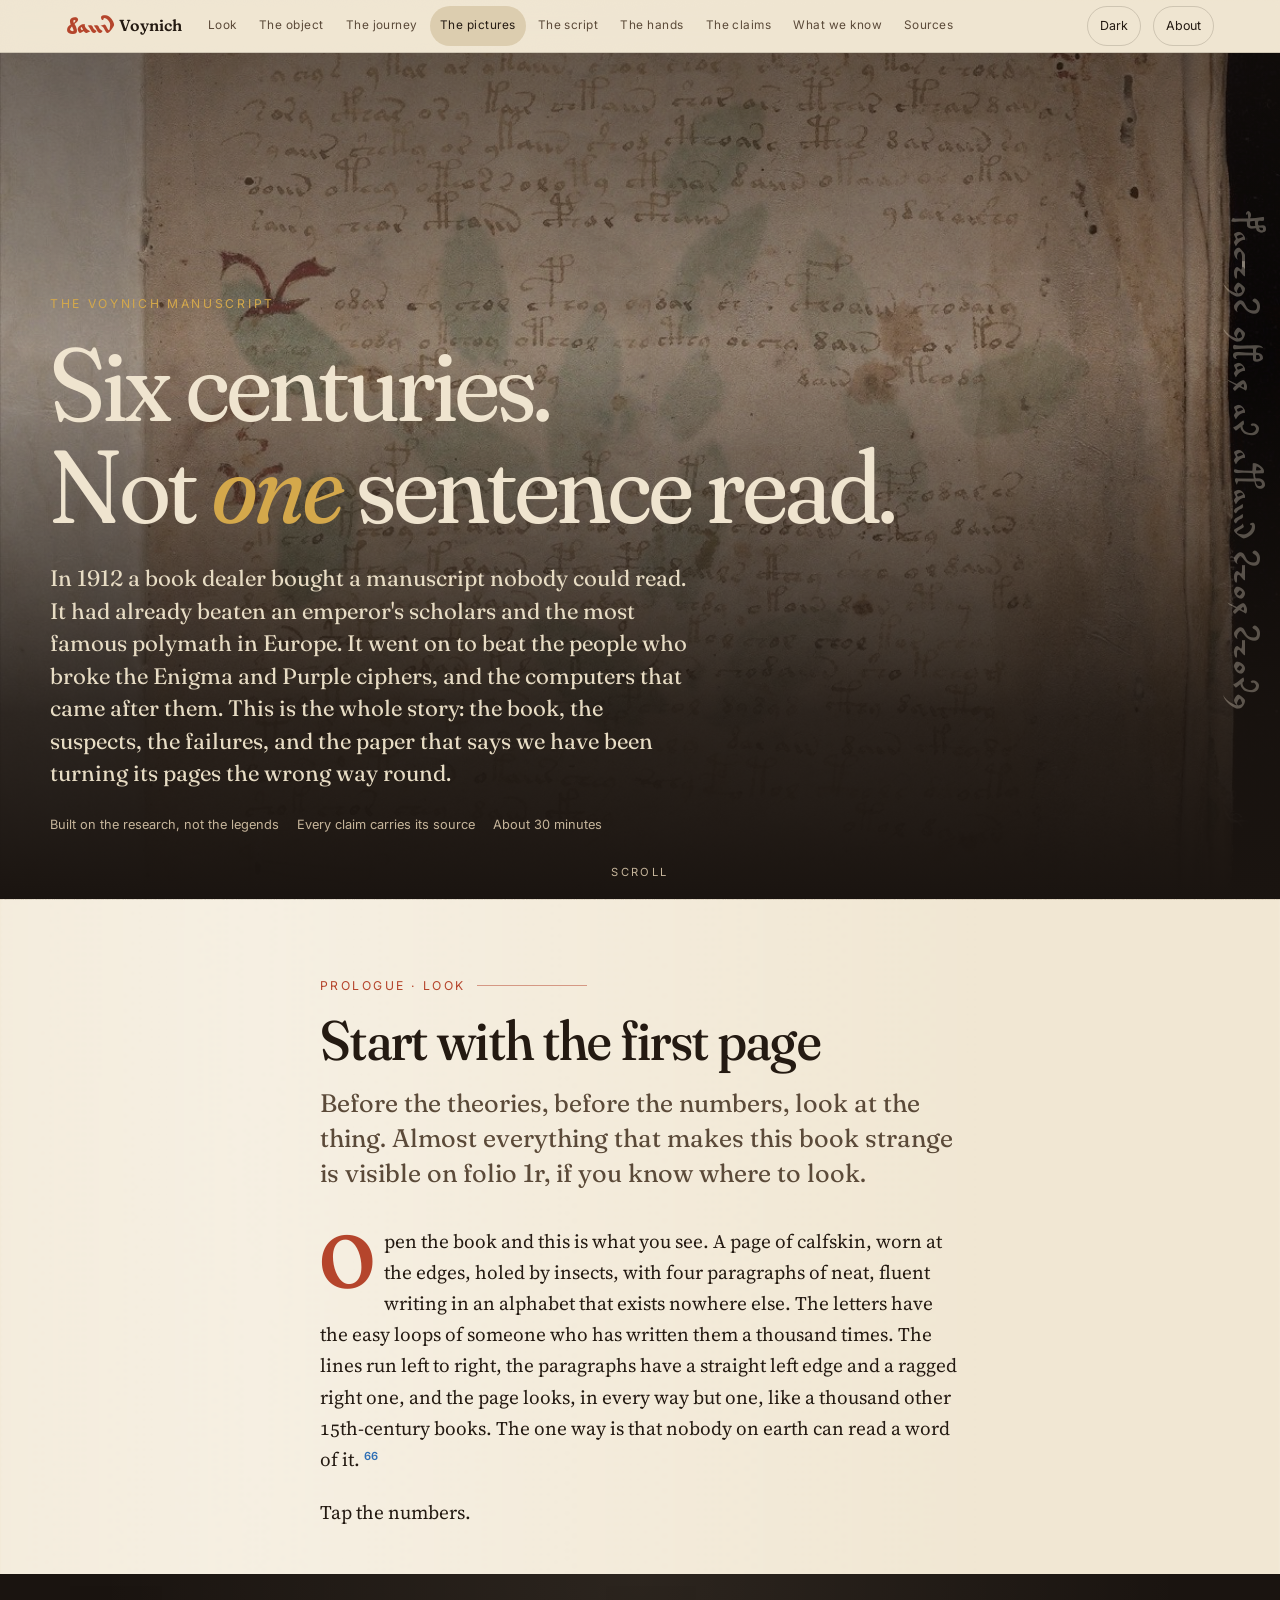
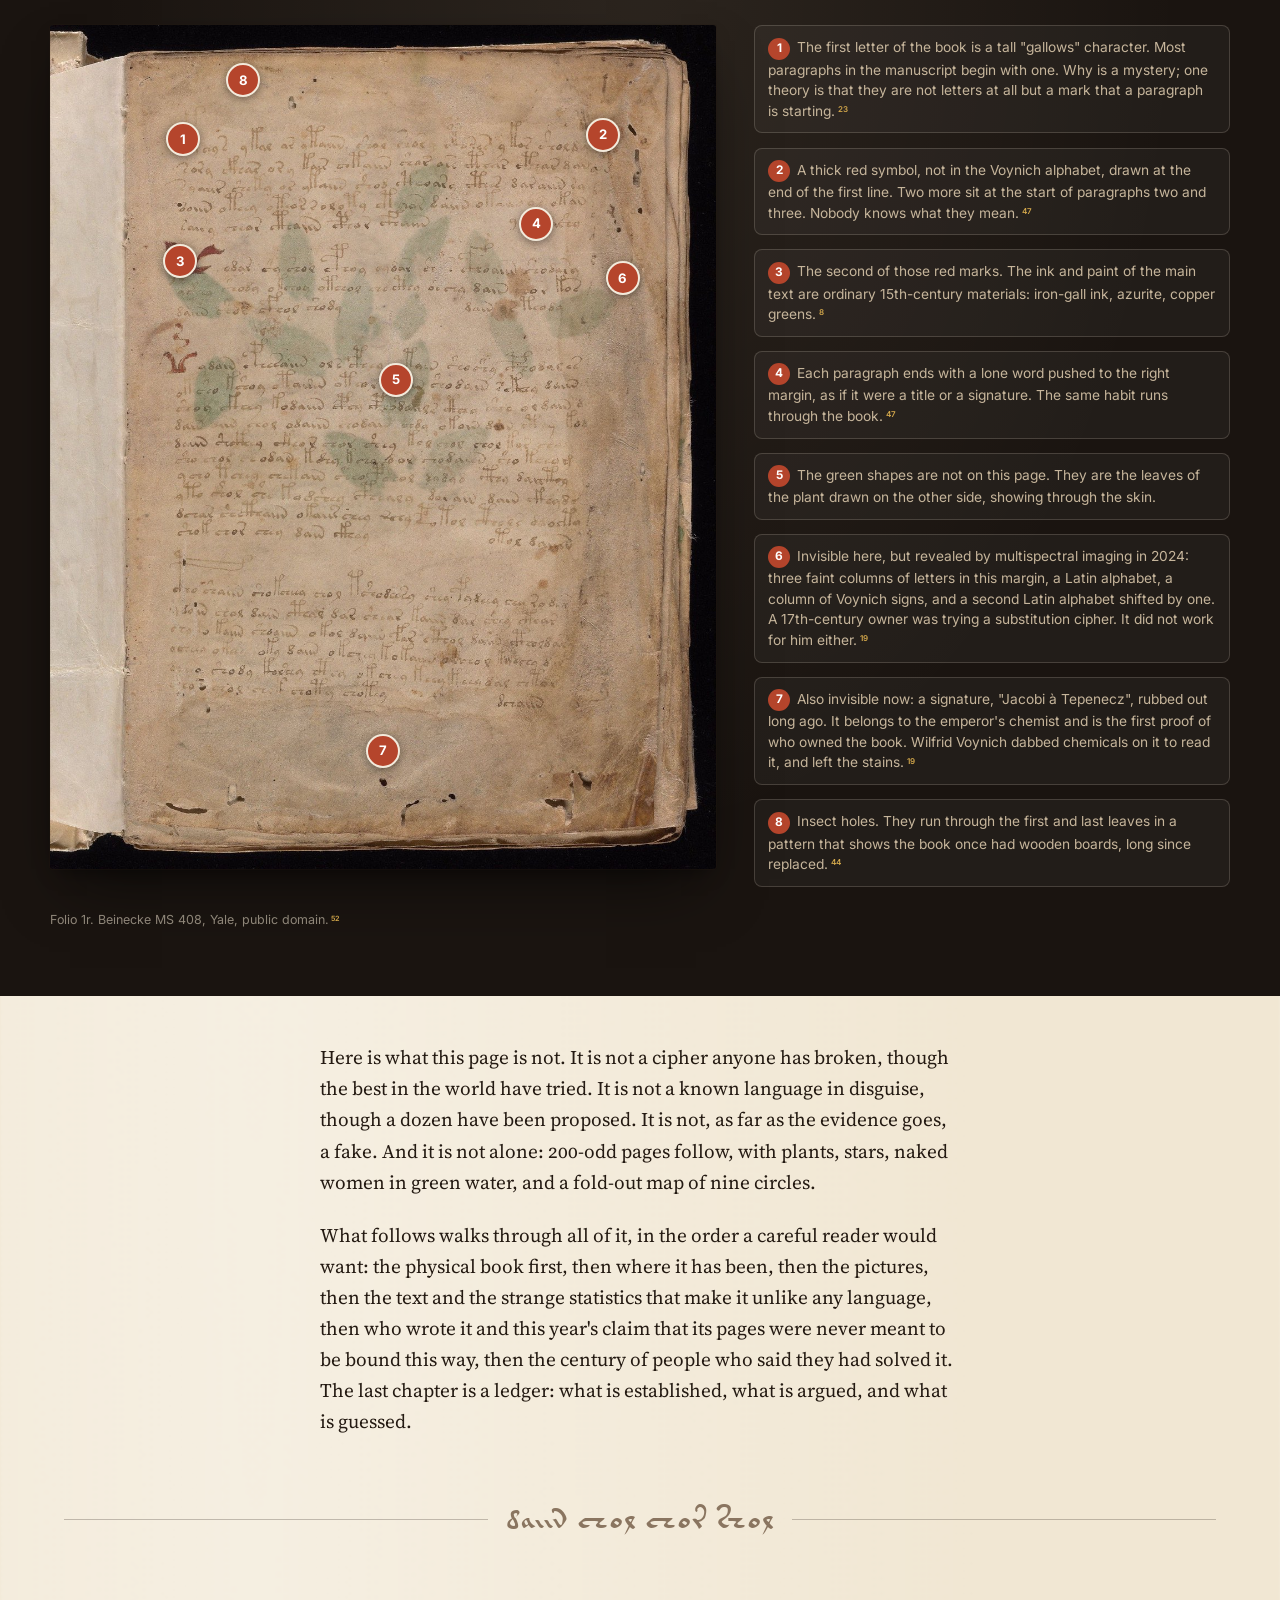
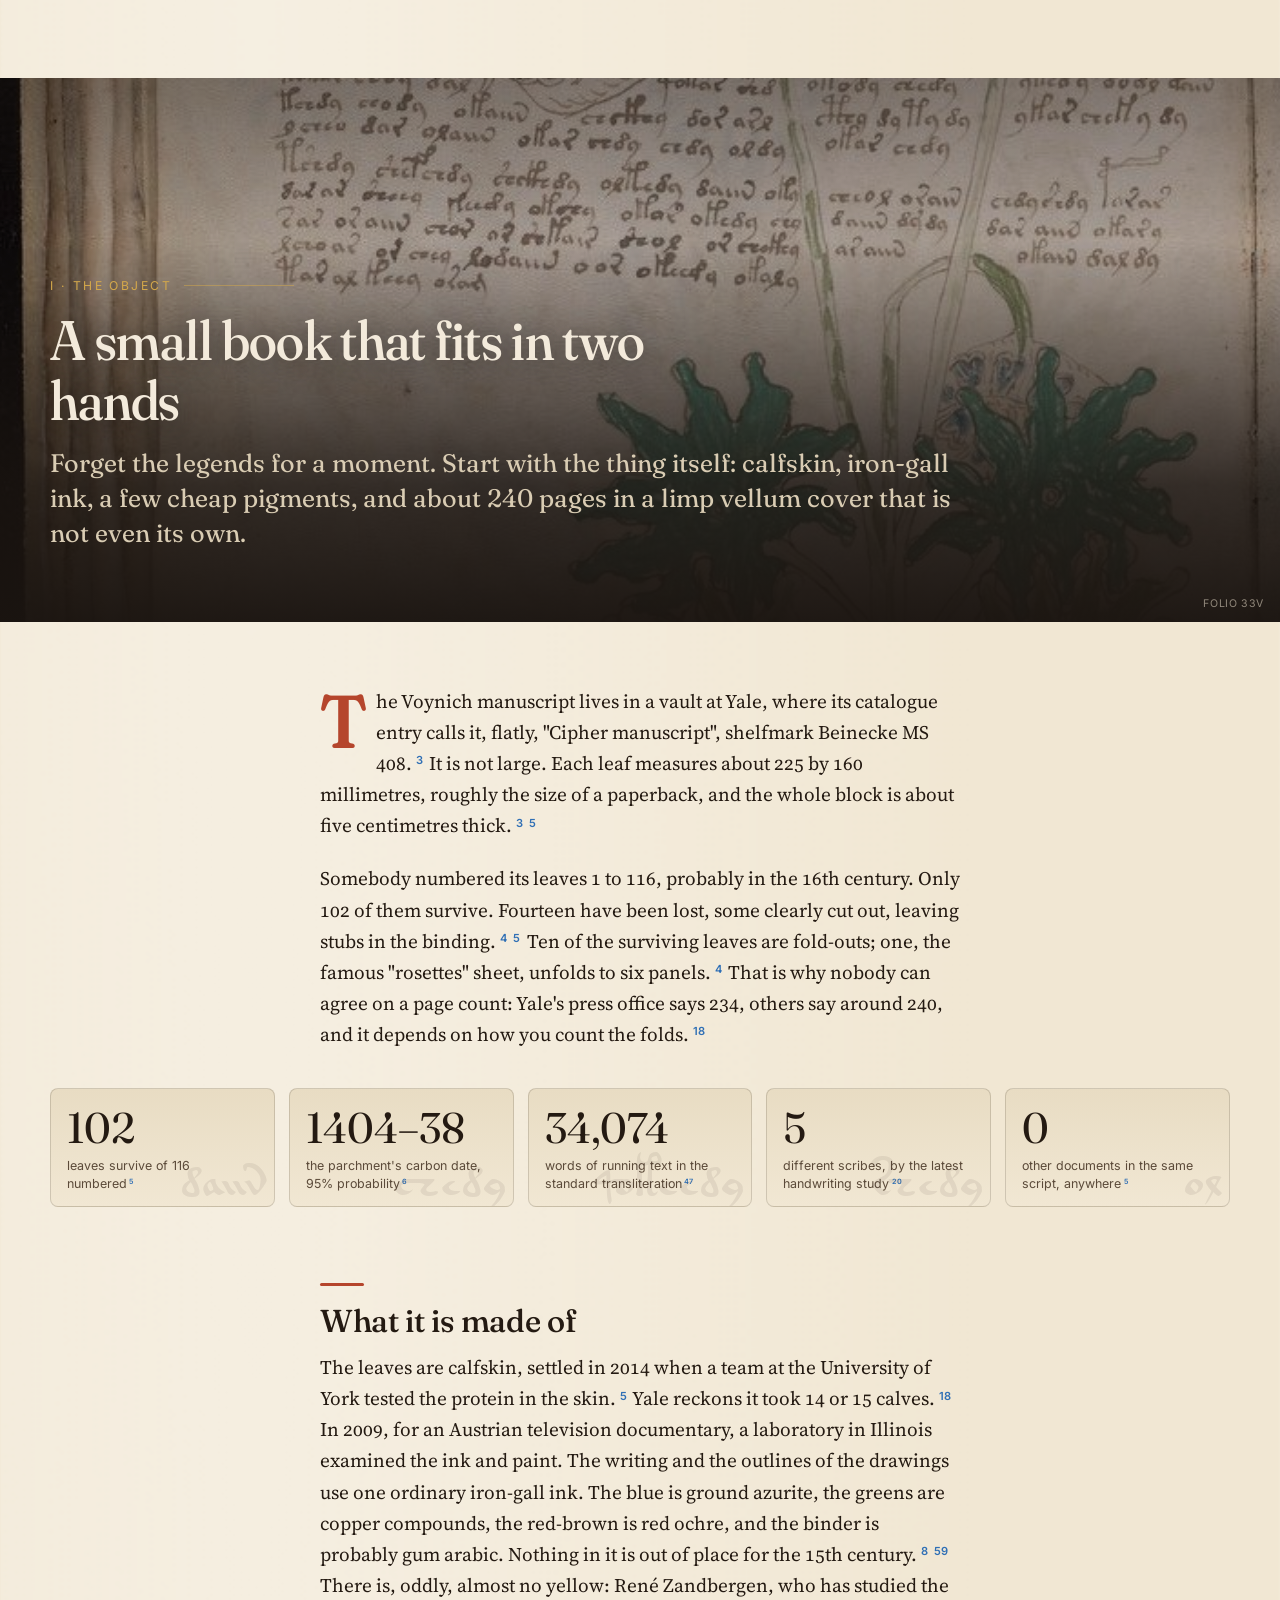
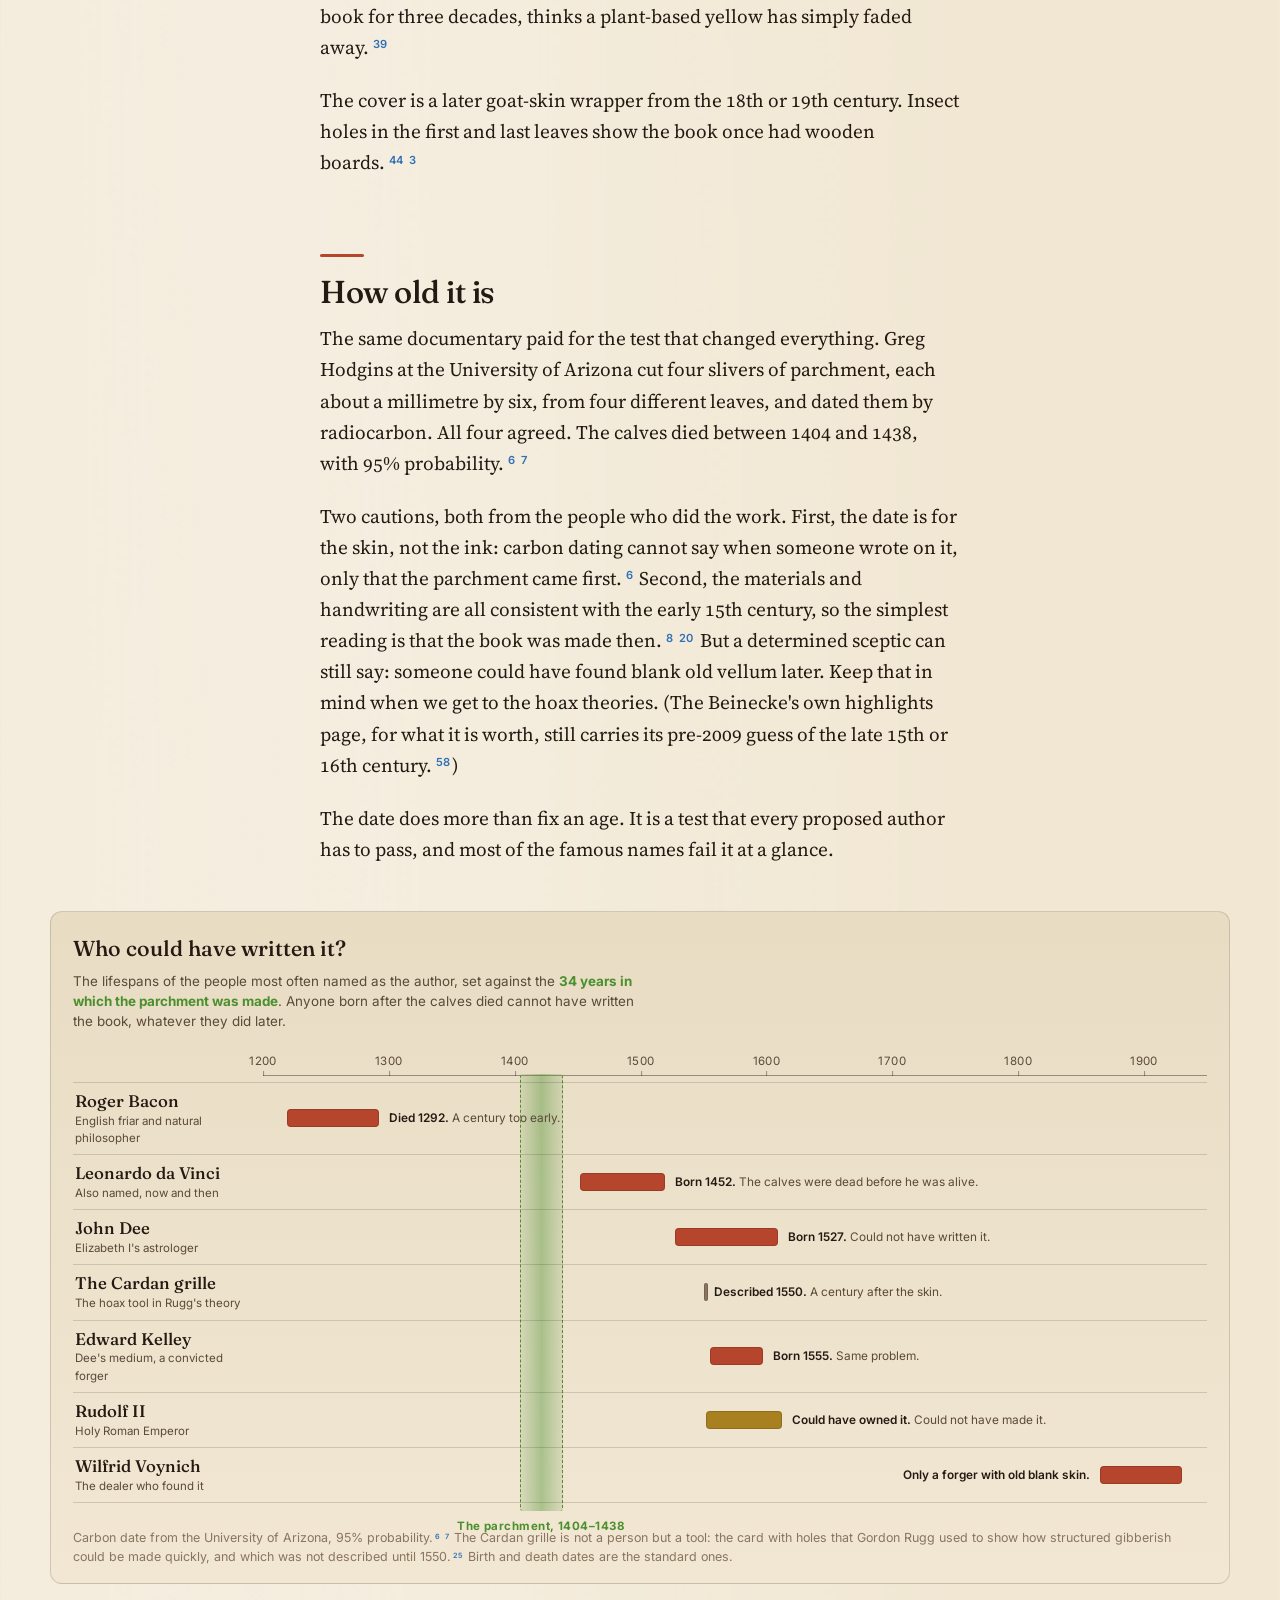
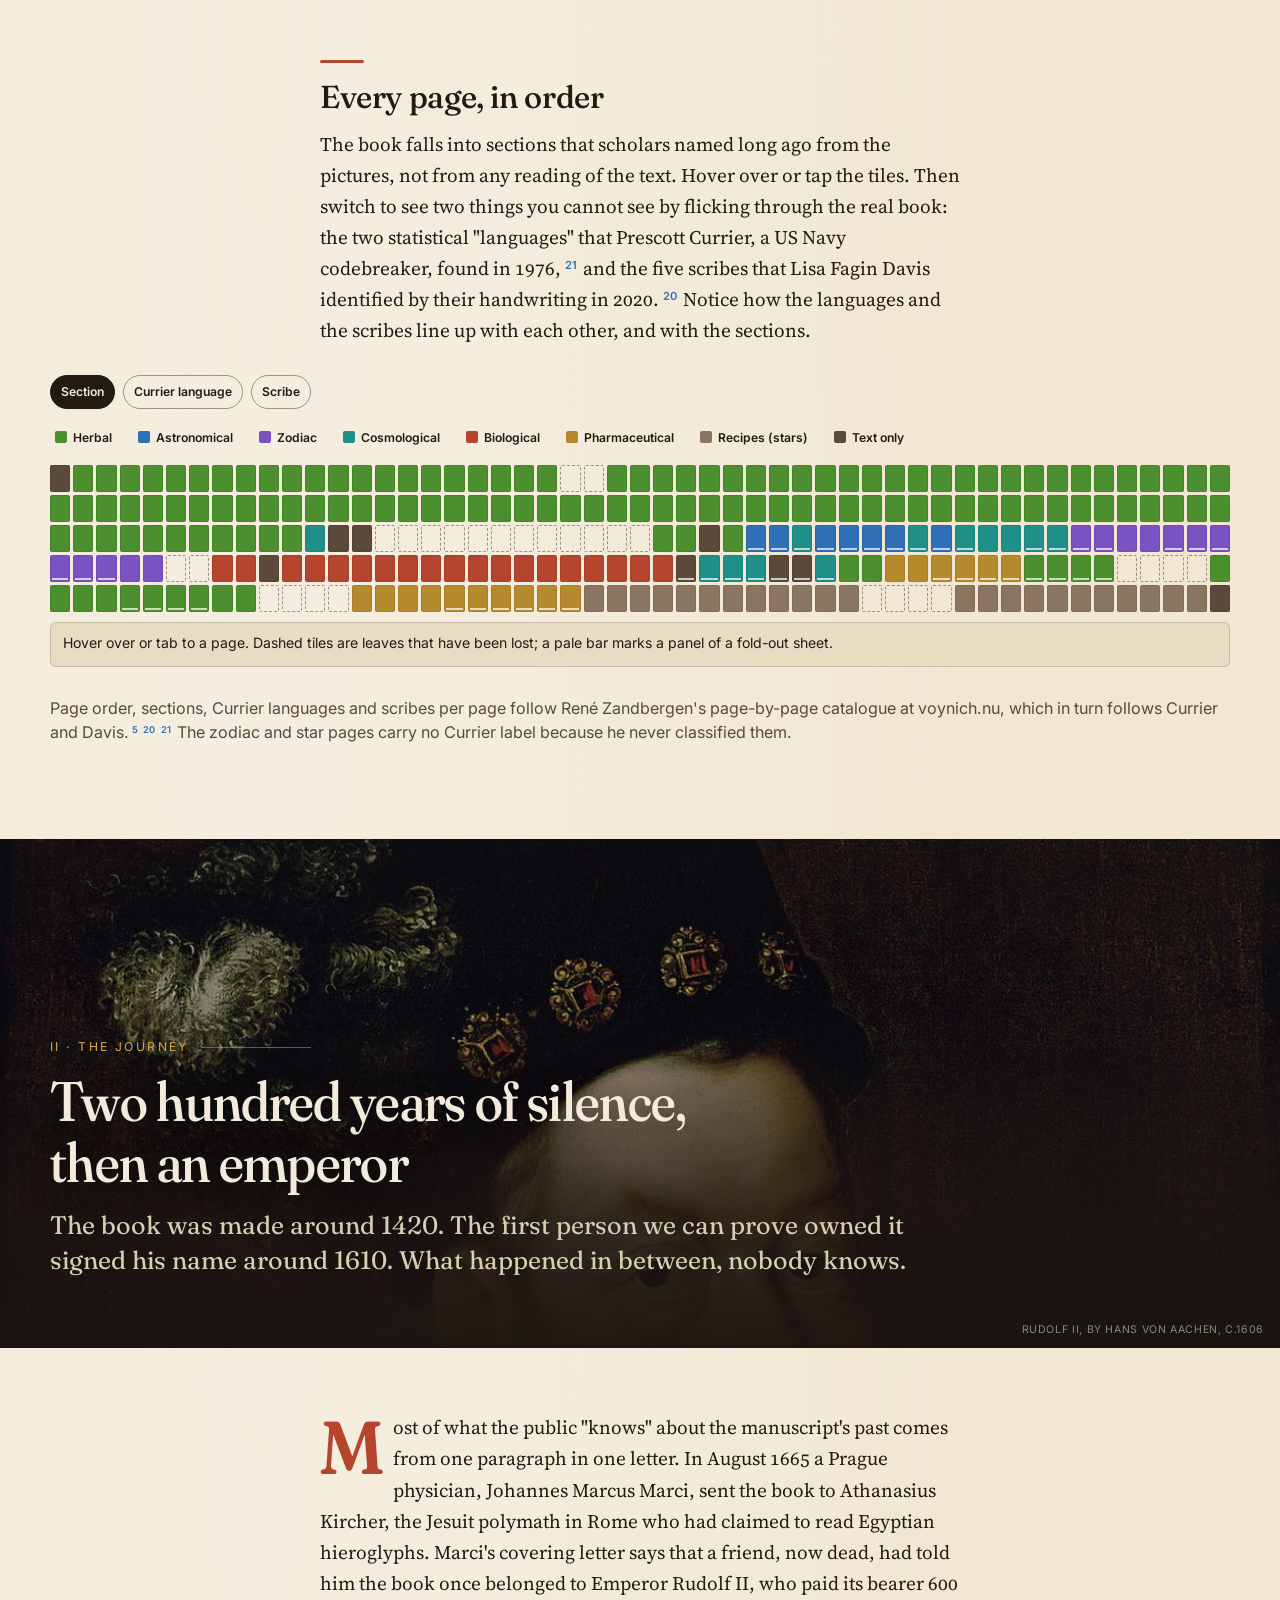
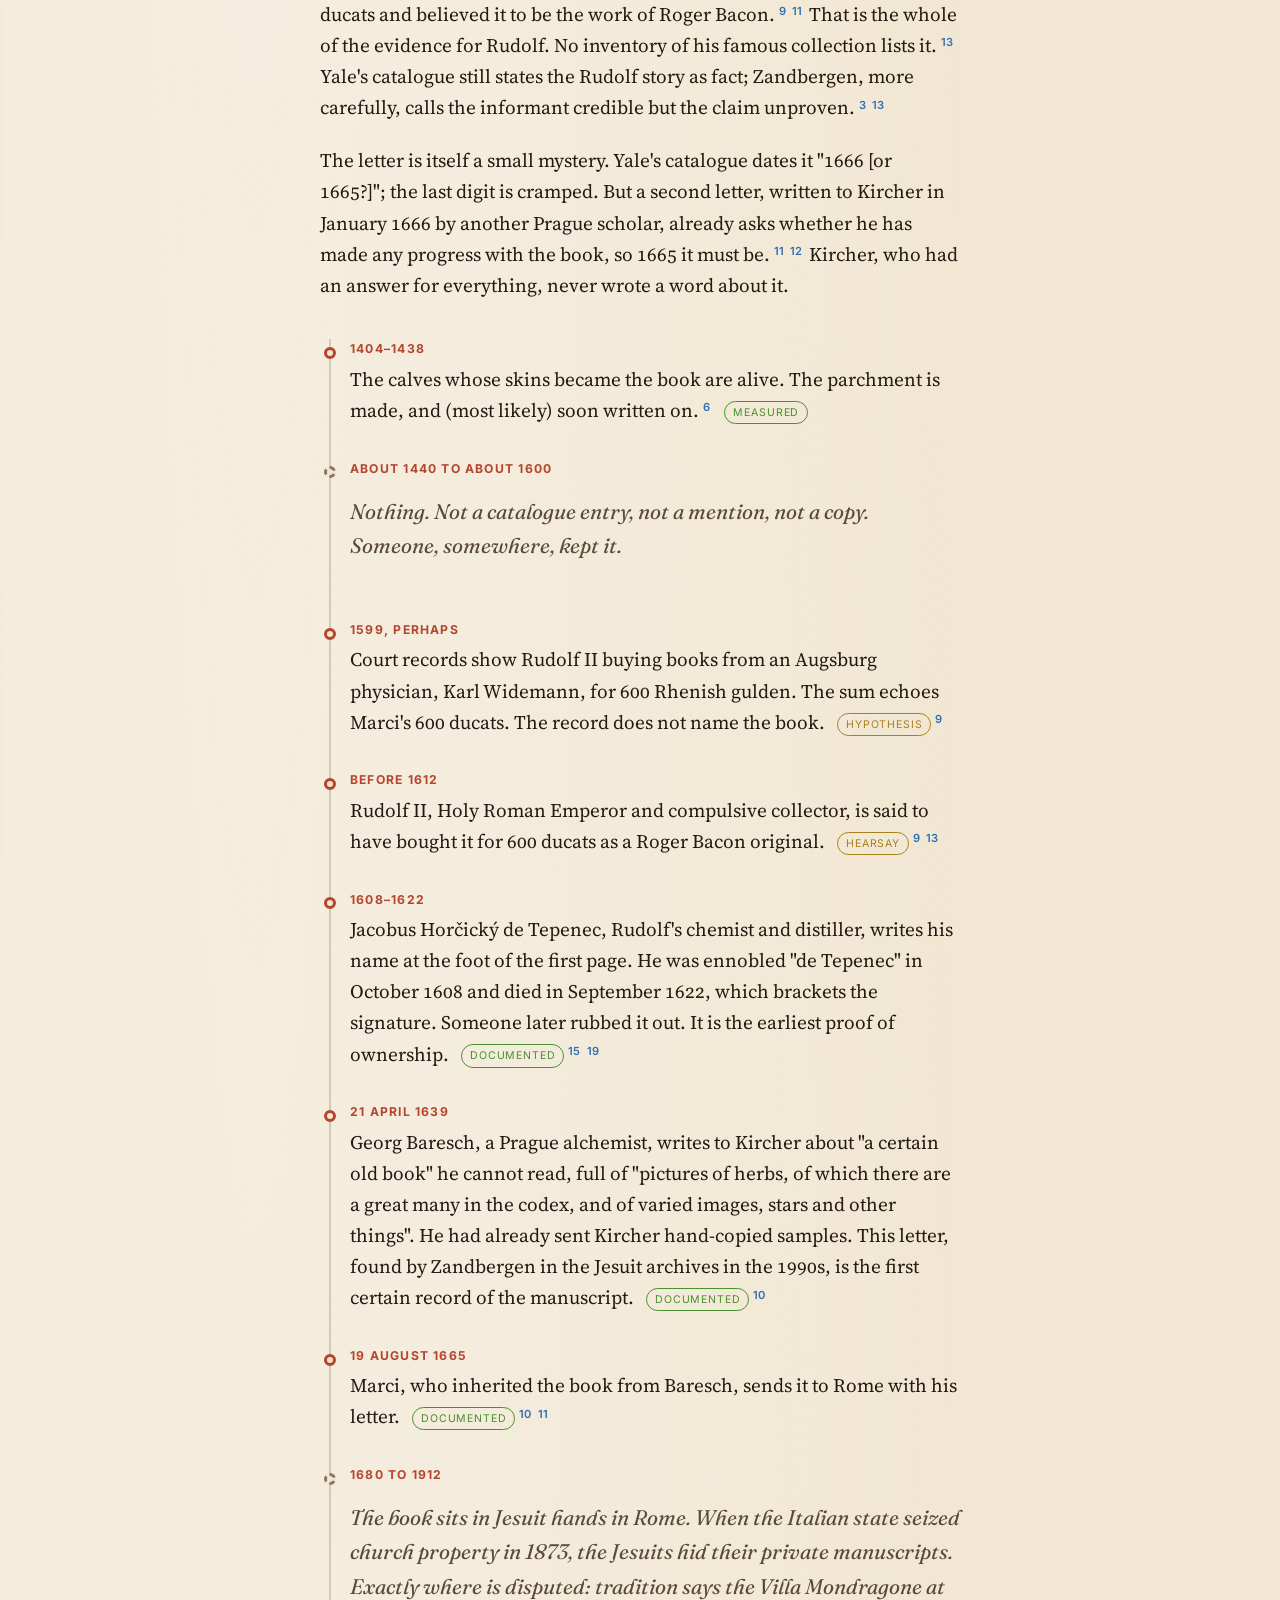
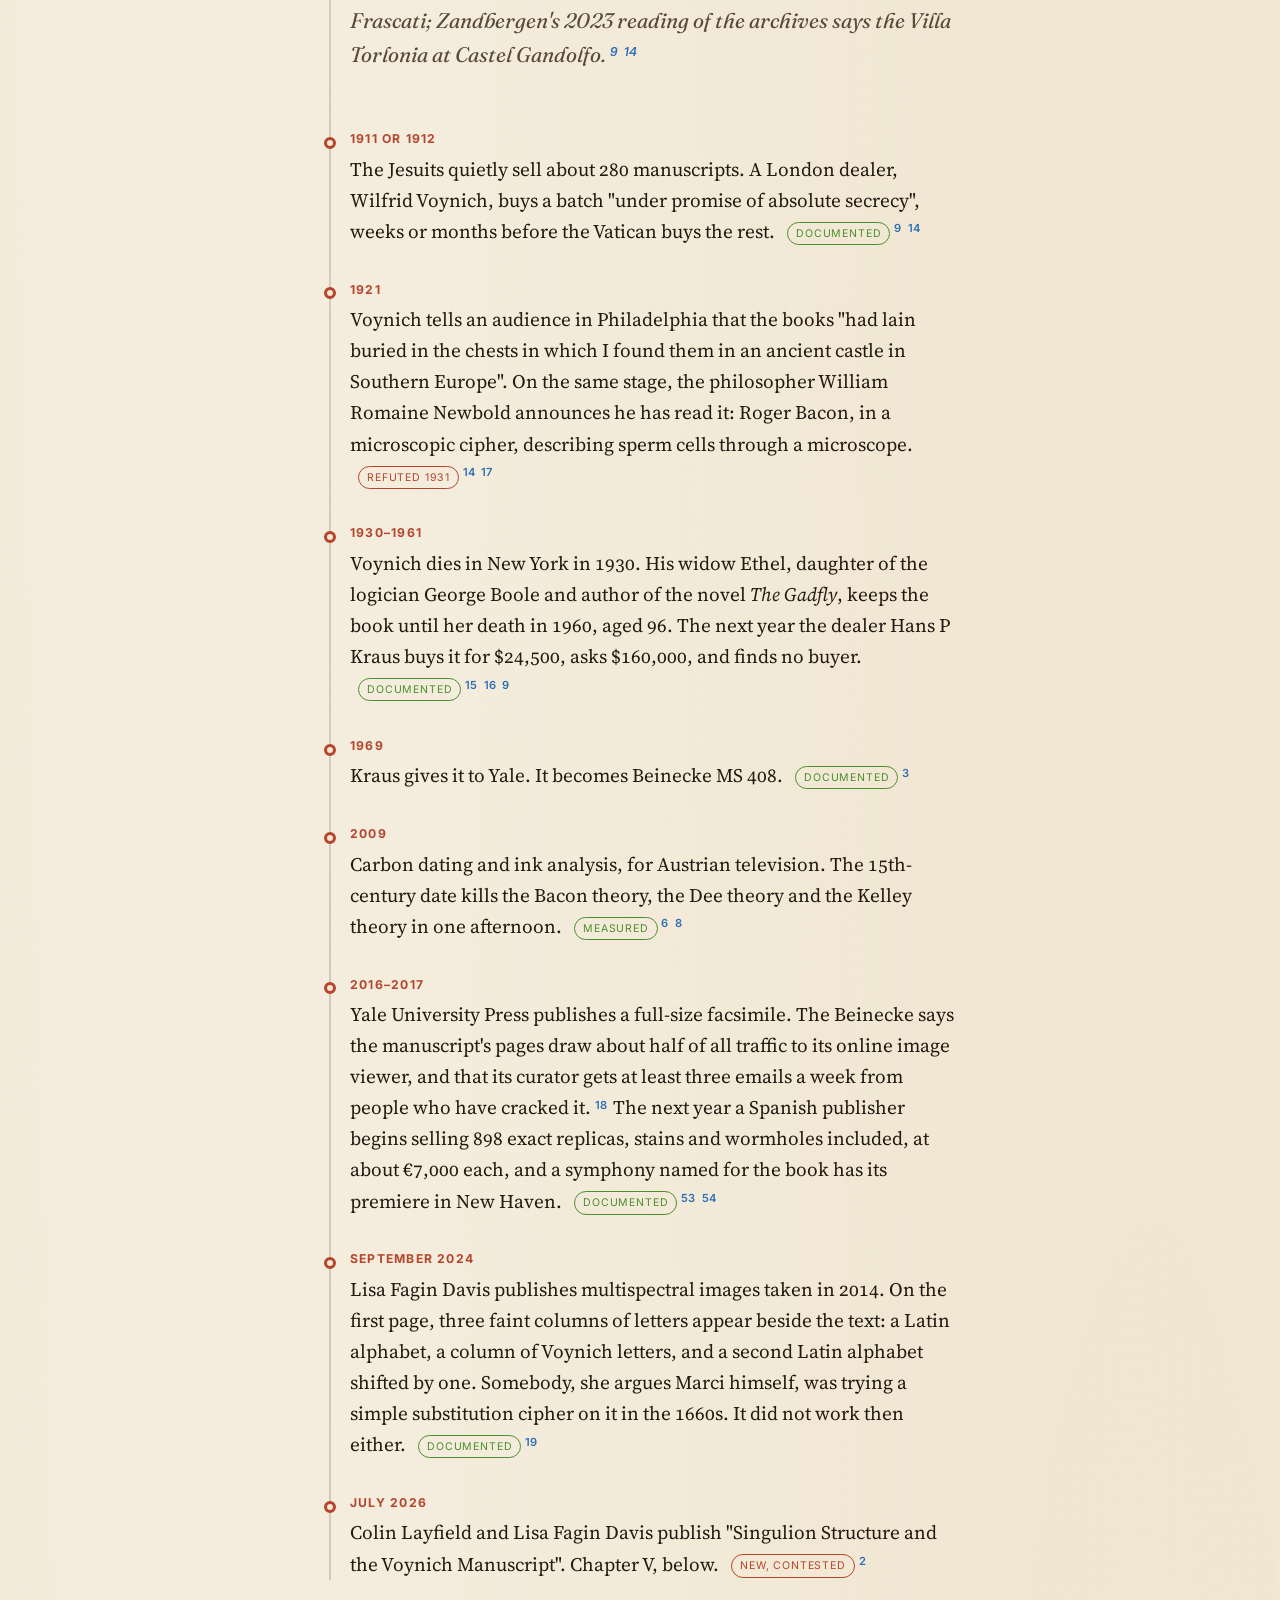
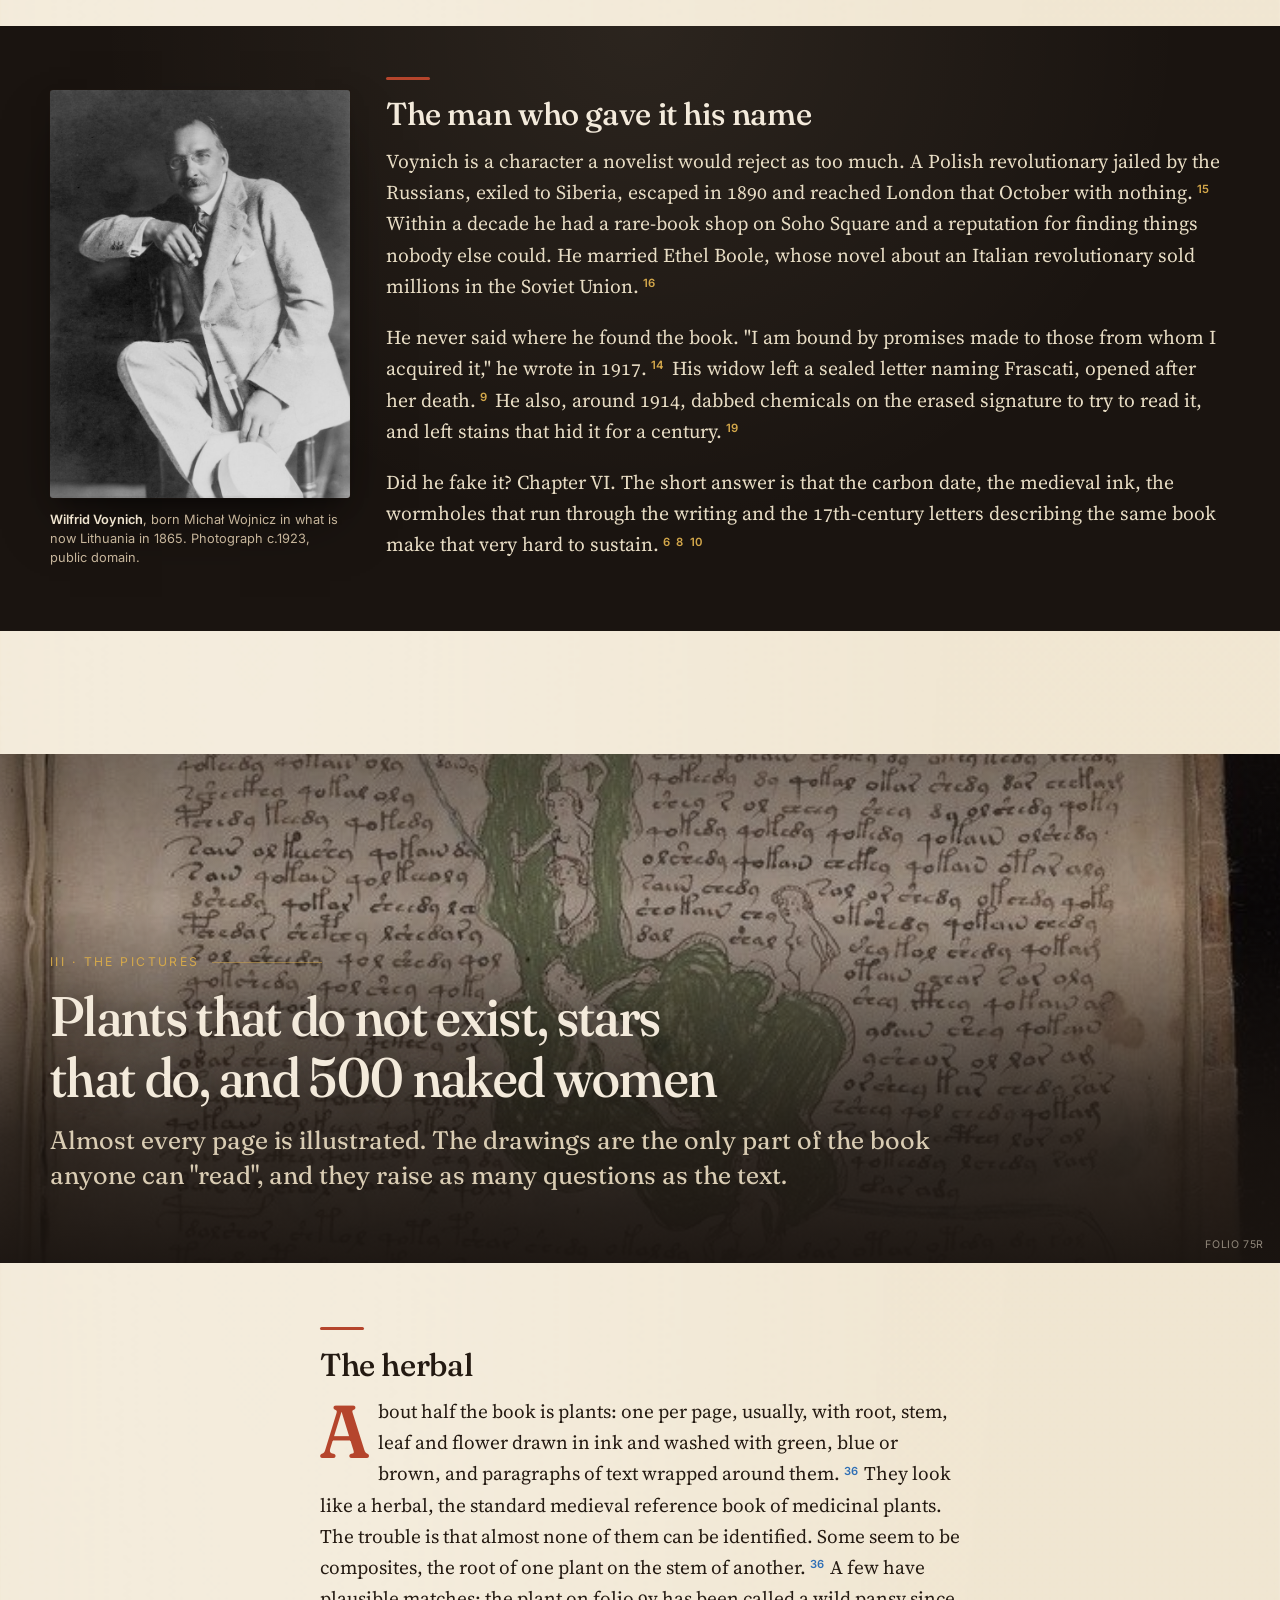
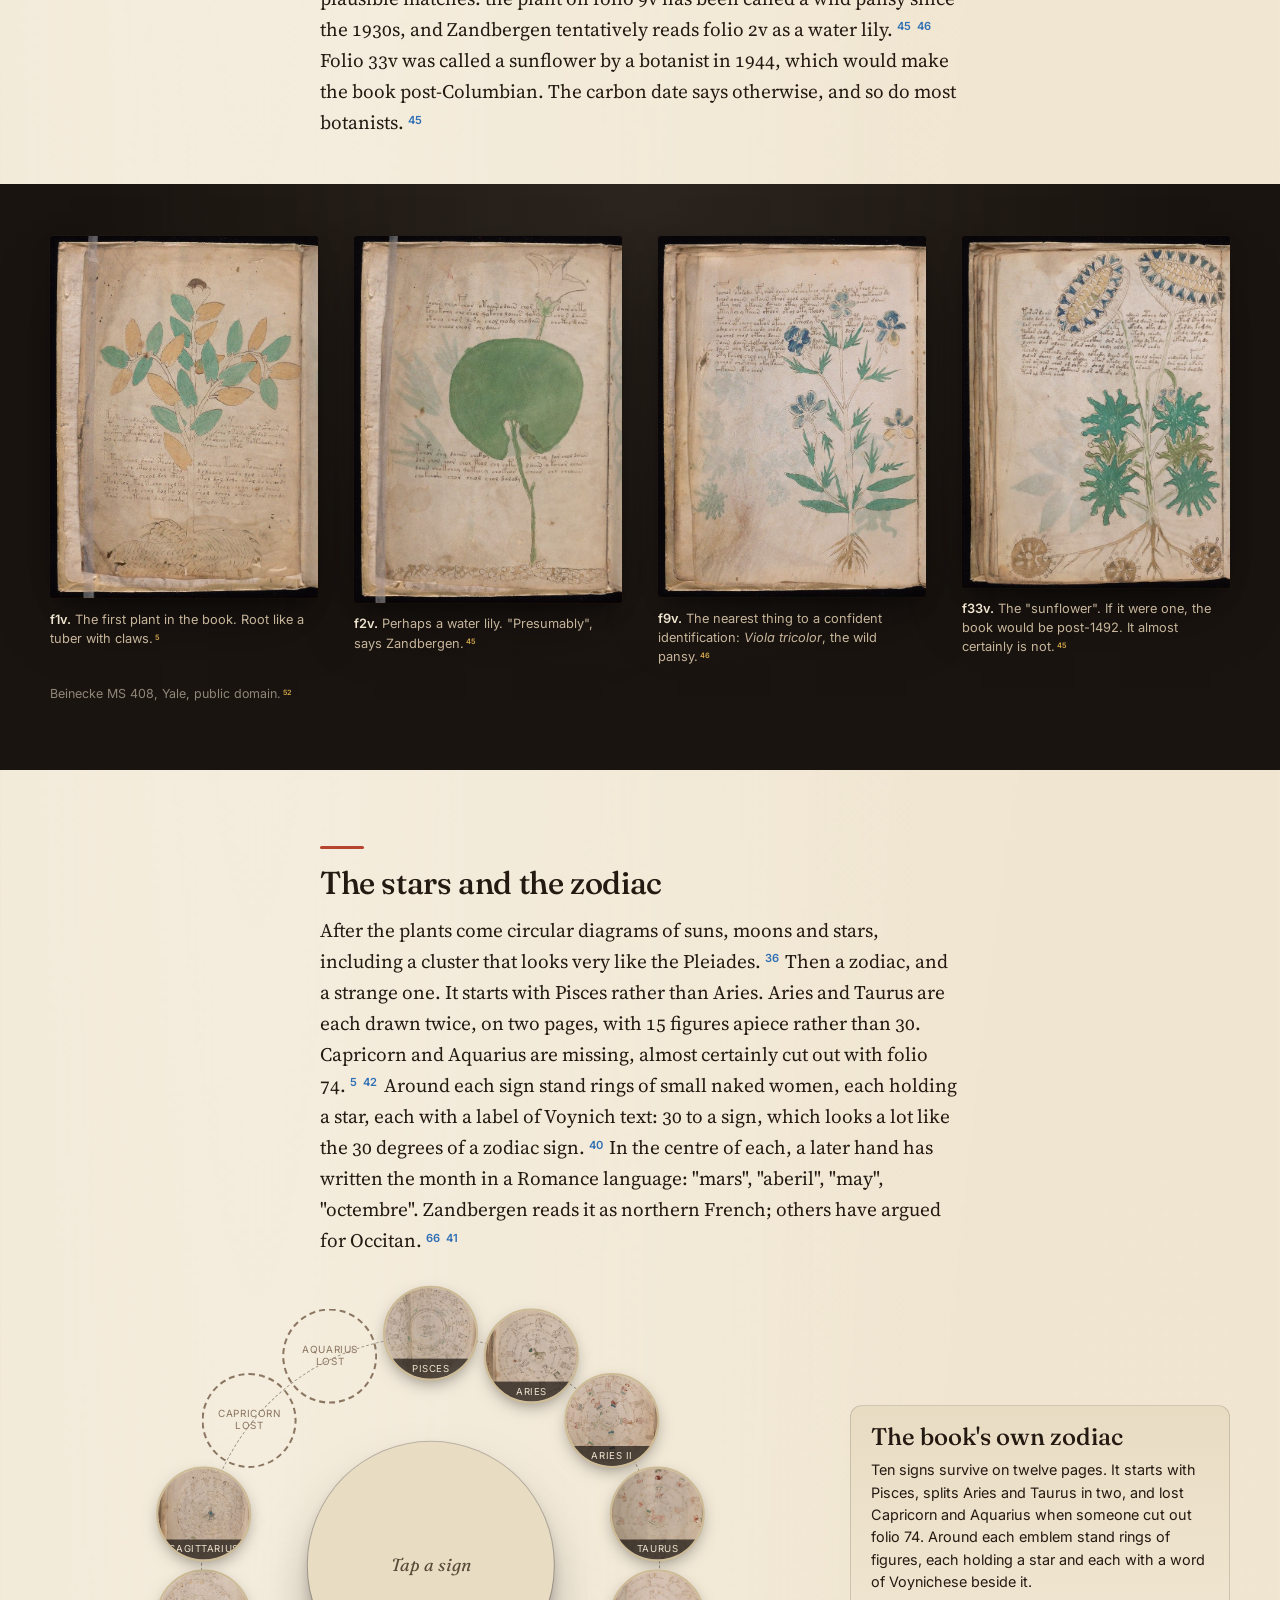
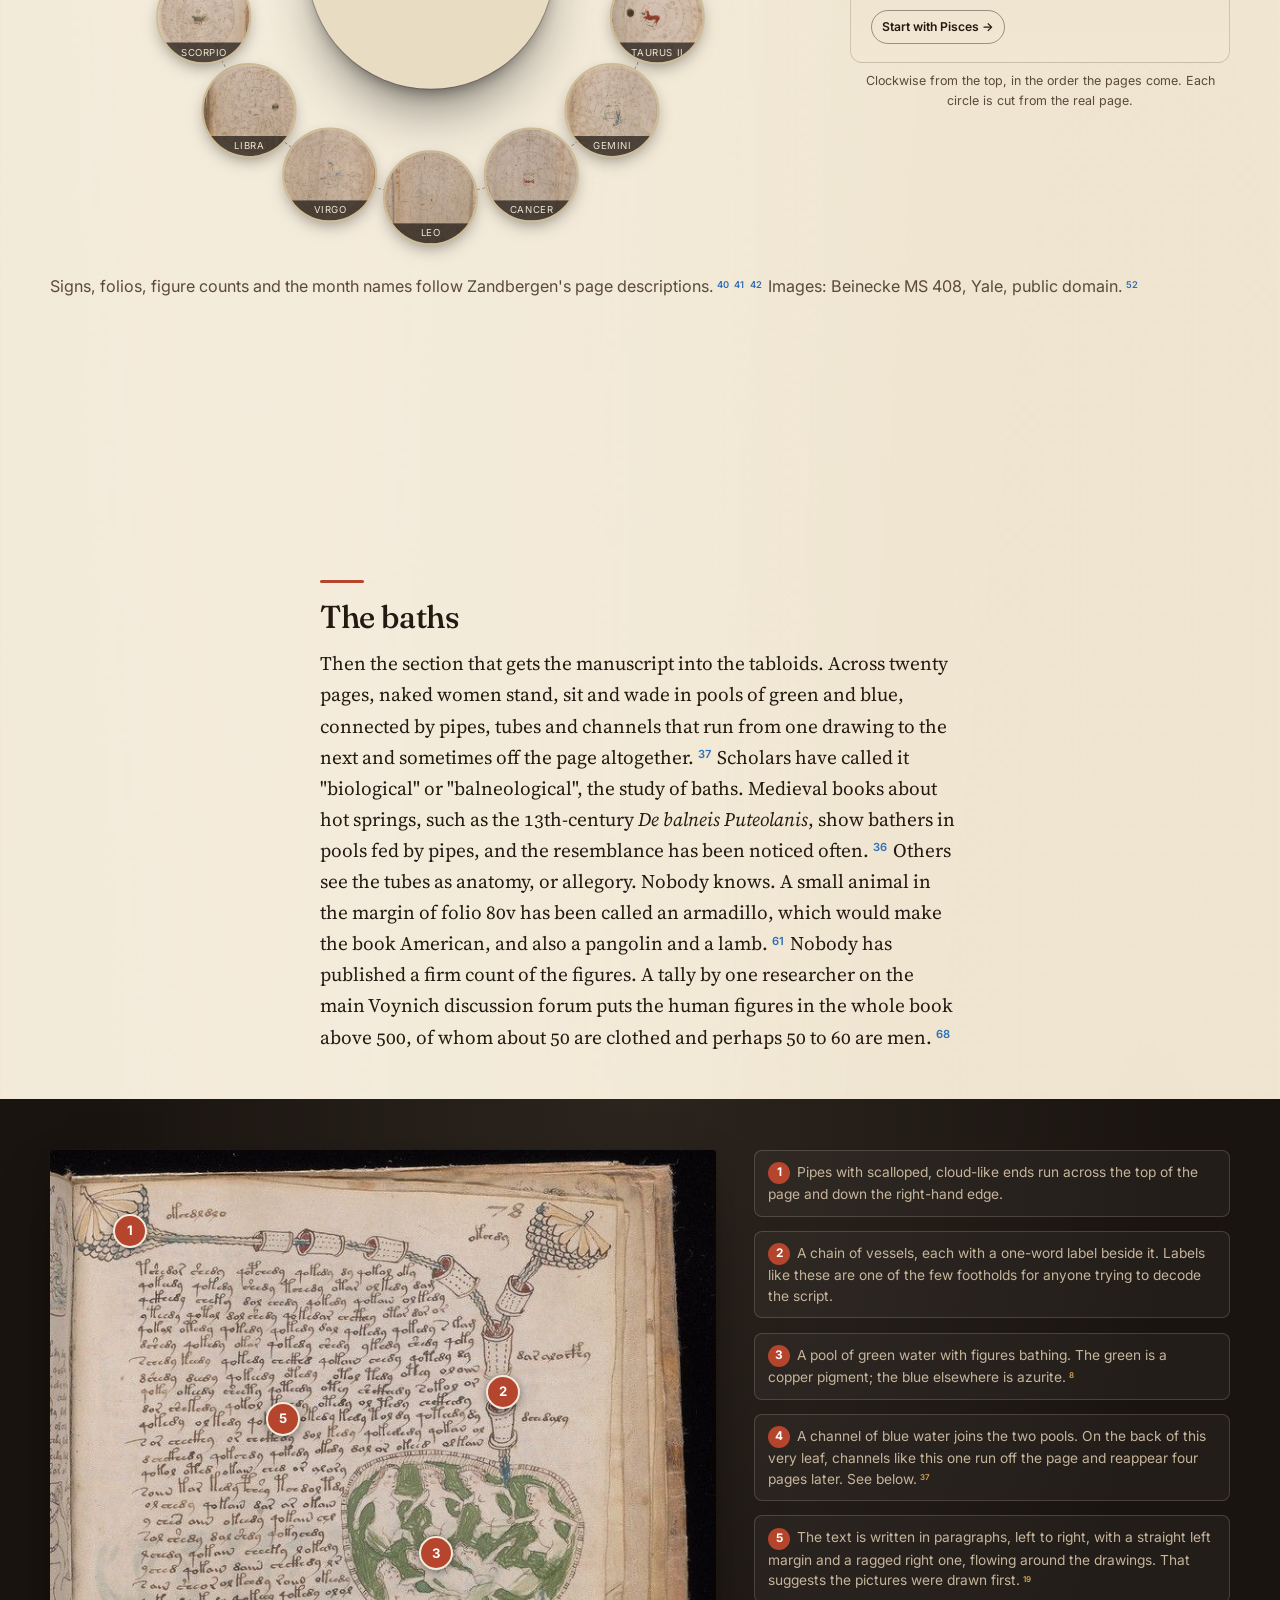
==== commit c163c9b2: "Lifespan chart: centred, boxed, and headed with its point Co-Authored-By: Claude Fable 5.1 <noreply@" ====
--- a/index.html
+++ b/index.html
@@ -9,7 +9,7 @@
 <link rel="preconnect" href="https://fonts.googleapis.com">
 <link rel="preconnect" href="https://fonts.gstatic.com" crossorigin>
 <link href="https://fonts.googleapis.com/css2?family=Fraunces:ital,opsz,wght,SOFT,WONK@0,9..144,300..700,0..100,0..1;1,9..144,300..700,0..100,0..1&family=Source+Serif+4:ital,opsz,wght@0,8..60,400;0,8..60,600;1,8..60,400&family=Inter:wght@400;600;700&display=swap" rel="stylesheet">
-<link rel="stylesheet" href="css/style.css?v=2">
+<link rel="stylesheet" href="css/style.css?v=3">
 <link rel="icon" href="data:image/svg+xml,%3Csvg xmlns='http://www.w3.org/2000/svg' viewBox='0 0 32 32'%3E%3Crect width='32' height='32' rx='6' fill='%23241a12'/%3E%3Ccircle cx='16' cy='16' r='9' fill='none' stroke='%23d4a84b' stroke-width='2.5'/%3E%3Ccircle cx='16' cy='16' r='3' fill='%23d4a84b'/%3E%3C/svg%3E">
 </head>
 <body>
@@ -119,10 +119,12 @@
     <h3>How old it is</h3>
     <p>The same documentary paid for the test that changed everything. Greg Hodgins at the University of Arizona cut four slivers of parchment, each about a millimetre by six, from four different leaves, and dated them by radiocarbon. All four agreed. The calves died between 1404 and 1438, with 95% probability.<sup class="cite"><a href="#src-6">6</a></sup><sup class="cite"><a href="#src-7">7</a></sup></p>
     <p>Two cautions, both from the people who did the work. First, the date is for the skin, not the ink: carbon dating cannot say when someone wrote on it, only that the parchment came first.<sup class="cite"><a href="#src-6">6</a></sup> Second, the materials and handwriting are all consistent with the early 15th century, so the simplest reading is that the book was made then.<sup class="cite"><a href="#src-8">8</a></sup><sup class="cite"><a href="#src-20">20</a></sup> But a determined sceptic can still say: someone could have found blank old vellum later. Keep that in mind when we get to the hoax theories. (The Beinecke's own highlights page, for what it is worth, still carries its pre-2009 guess of the late 15th or 16th century.<sup class="cite"><a href="#src-58">58</a></sup>)</p>
-    <p>One chart disposes of most of the famous names.</p>
-  </div>
-
-  <figure class="wide lives reveal" style="--b0:1404;--b1:1438" aria-labelledby="lives-cap">
+    <p>The date does more than fix an age. It is a test that every proposed author has to pass, and most of the famous names fail it at a glance.</p>
+  </div>
+
+  <figure class="wide lives reveal" style="--b0:1404;--b1:1438" aria-labelledby="lives-title">
+    <div class="title" id="lives-title">Who could have written it?</div>
+    <div class="sub">The lifespans of the people most often named as the author, set against the <b>34 years in which the parchment was made</b>. Anyone born after the calves died cannot have written the book, whatever they did later.</div>
     <div class="axis"><div class="who"></div><div class="ticks"><span style="left:0%">1200</span><span style="left:13.33%">1300</span><span style="left:26.67%">1400</span><span style="left:40%">1500</span><span style="left:53.33%">1600</span><span style="left:66.67%">1700</span><span style="left:80%">1800</span><span style="left:93.33%">1900</span></div></div>
     <div class="rows">
       <div class="band"><span>The parchment, 1404–1438</span></div>
@@ -134,7 +136,7 @@
       <div class="row" style="--a:1552;--b:1612"><div class="who"><b>Rudolf II</b><small>Holy Roman Emperor</small></div><div class="track"><div class="bar ok"></div><div class="verdict"><b>Could have owned it.</b> Could not have made it.</div></div></div>
       <div class="row" style="--a:1865;--b:1930"><div class="who"><b>Wilfrid Voynich</b><small>The dealer who found it</small></div><div class="track"><div class="bar"></div><div class="verdict flip"><b>Only a forger with old blank skin.</b></div></div></div>
     </div>
-    <figcaption class="foot" id="lives-cap">Lifespans of the people most often named as the author, against the carbon date of the parchment.<sup class="cite"><a href="#src-6">6</a></sup><sup class="cite"><a href="#src-7">7</a></sup> The Cardan grille is the device Gordon Rugg used to show how structured gibberish could be made quickly.<sup class="cite"><a href="#src-25">25</a></sup></figcaption>
+    <figcaption class="foot">Carbon date from the University of Arizona, 95% probability.<sup class="cite"><a href="#src-6">6</a></sup><sup class="cite"><a href="#src-7">7</a></sup> The Cardan grille is not a person but a tool: the card with holes that Gordon Rugg used to show how structured gibberish could be made quickly, and which was not described until 1550.<sup class="cite"><a href="#src-25">25</a></sup> Birth and death dates are the standard ones.</figcaption>
   </figure>
 
   <div class="prose reveal">
--- a/css/style.css
+++ b/css/style.css
@@ -236,8 +236,11 @@
 .hand-1 { --c: #2f6fb5; } .hand-2 { --c: #b5452c; } .hand-3 { --c: #4b8f2f; } .hand-4 { --c: #7b52c1; } .hand-5 { --c: #b58a2c; }
 
 /* ---------- lives chart (the carbon date against the candidates) ---------- */
-.lives { margin: 2em 0; font-family: var(--ui); --from: 1200; --to: 1950; }
-.lives .axis { display: grid; grid-template-columns: 190px 1fr; align-items: end; margin-bottom: 6px; }
+.lives { margin: 2.4em auto; font-family: var(--ui); --from: 1200; --to: 1950; padding: 20px 22px 16px; border: 1px solid var(--rule); border-radius: 12px; background: linear-gradient(180deg, var(--paper-2), var(--paper)); }
+.lives .title { font-family: var(--display); font-weight: 500; font-size: 1.35rem; margin-bottom: 4px; font-variation-settings: "opsz" 30; color: var(--ink); }
+.lives .sub { font-family: var(--ui); font-size: .84rem; color: var(--ink-2); margin-bottom: 18px; max-width: 72ch; line-height: 1.5; }
+.lives .sub b { color: var(--copper); font-weight: 700; }
+.lives .axis { display: grid; grid-template-columns: 190px 1fr; align-items: end; margin-bottom: 6px; padding-top: 4px; }
 .lives .axis .ticks { position: relative; height: 22px; border-bottom: 1px solid var(--rule-strong); }
 .lives .axis .ticks span { position: absolute; bottom: 4px; transform: translateX(-50%); font-size: .72rem; color: var(--ink-2); letter-spacing: .04em; }
 .lives .axis .ticks span::after { content: ""; position: absolute; left: 50%; bottom: -5px; width: 1px; height: 5px; background: var(--rule-strong); }
@@ -247,7 +250,7 @@
 .lives .rows { margin-bottom: 26px; }
 .lives .row { display: grid; grid-template-columns: 190px 1fr; align-items: center; min-height: 46px; border-top: 1px solid var(--rule); position: relative; }
 .lives .row:last-child { border-bottom: 1px solid var(--rule); }
-.lives .who { padding: 8px 12px 8px 0; font-size: .86rem; line-height: 1.25; }
+.lives .who { padding: 8px 14px 8px 2px; font-size: .86rem; line-height: 1.25; }
 .lives .who b { display: block; font-family: var(--display); font-size: 1.05rem; font-weight: 500; }
 .lives .who small { color: var(--ink-2); font-size: .72rem; }
 .lives .track { position: relative; height: 46px; }
@@ -261,7 +264,7 @@
   .lives .axis, .lives .row { grid-template-columns: 1fr; }
   .lives .axis .who { display: none; }
   .lives .band { left: calc((var(--b0) - var(--from)) / (var(--to) - var(--from)) * 100%); width: calc((var(--b1) - var(--b0)) / (var(--to) - var(--from)) * 100%); }
-  .lives .who { padding: 8px 0 0; } .lives .track { height: 40px; } .lives .bar { top: 10px; }
+  .lives { padding: 14px 12px 12px; } .lives .who { padding: 8px 0 0; } .lives .track { height: 40px; } .lives .bar { top: 10px; }
   .lives .verdict { font-size: .68rem; top: 8px; }
 }
 
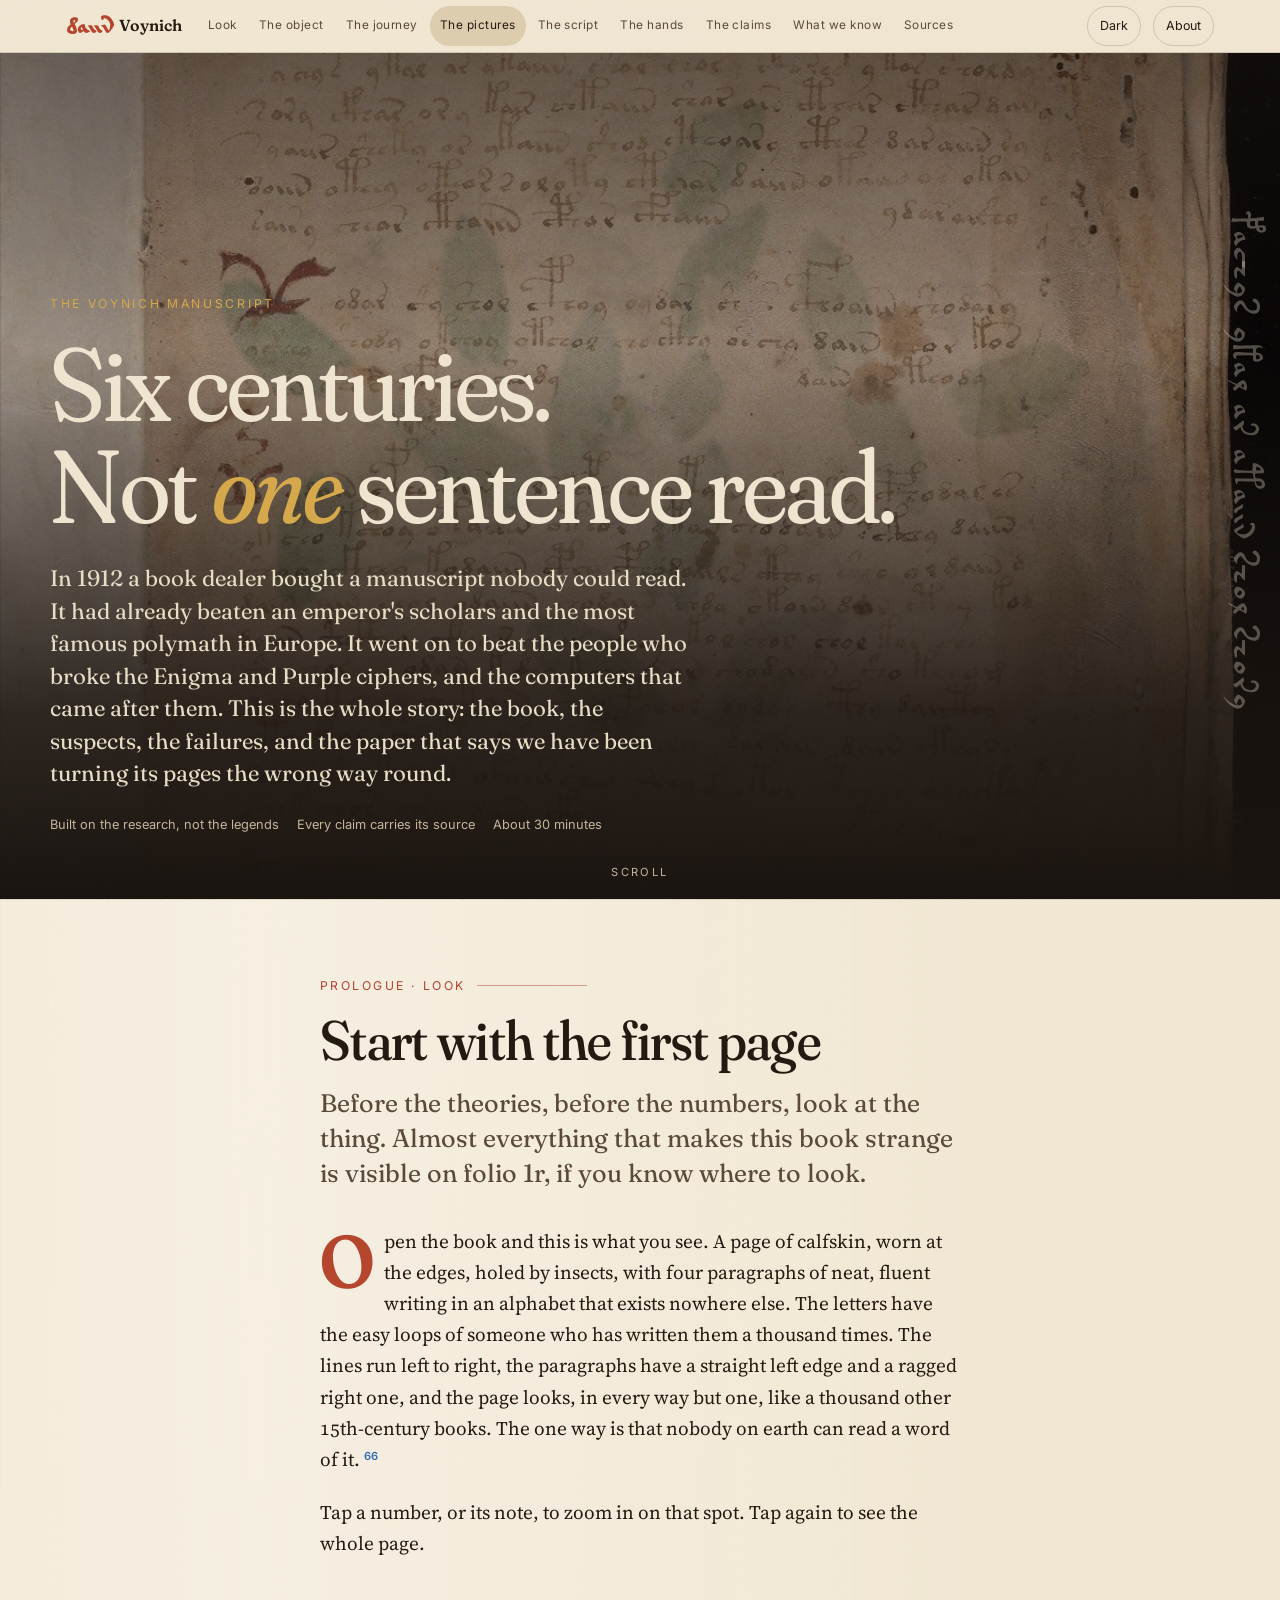
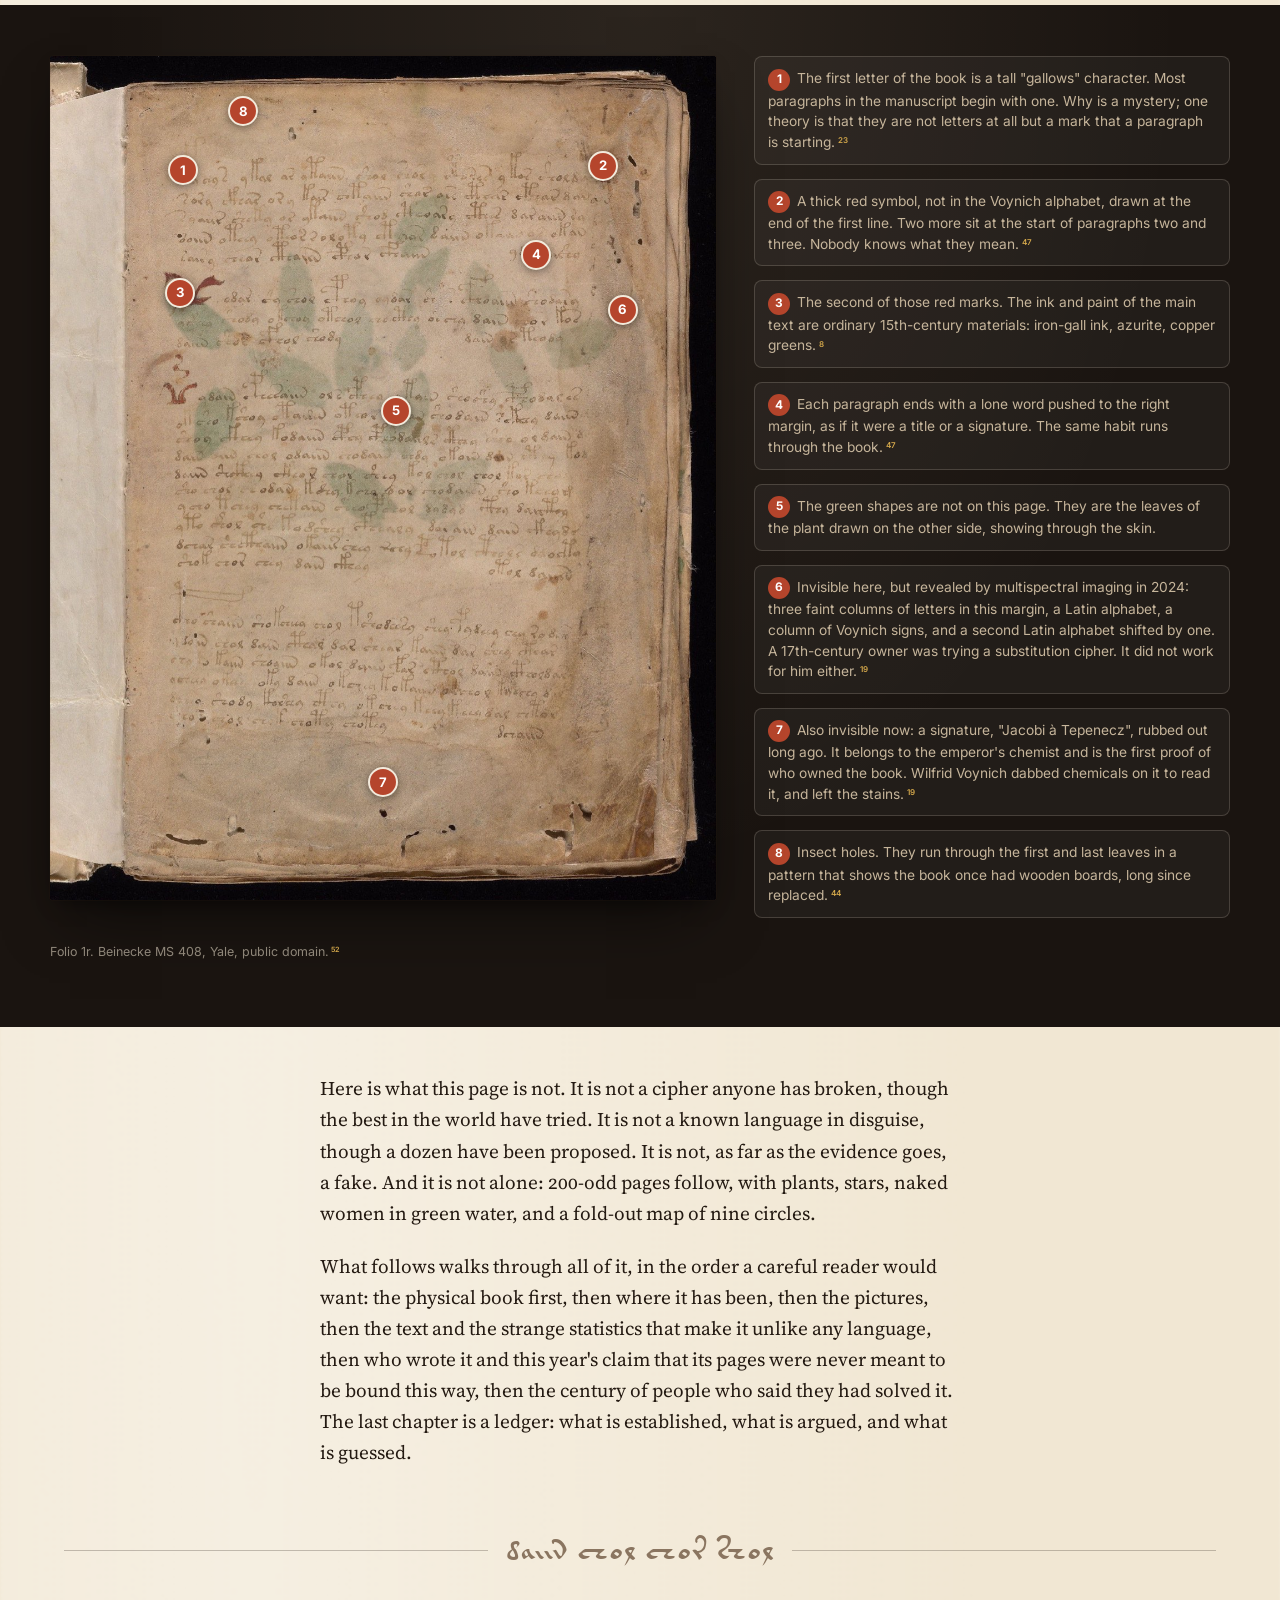
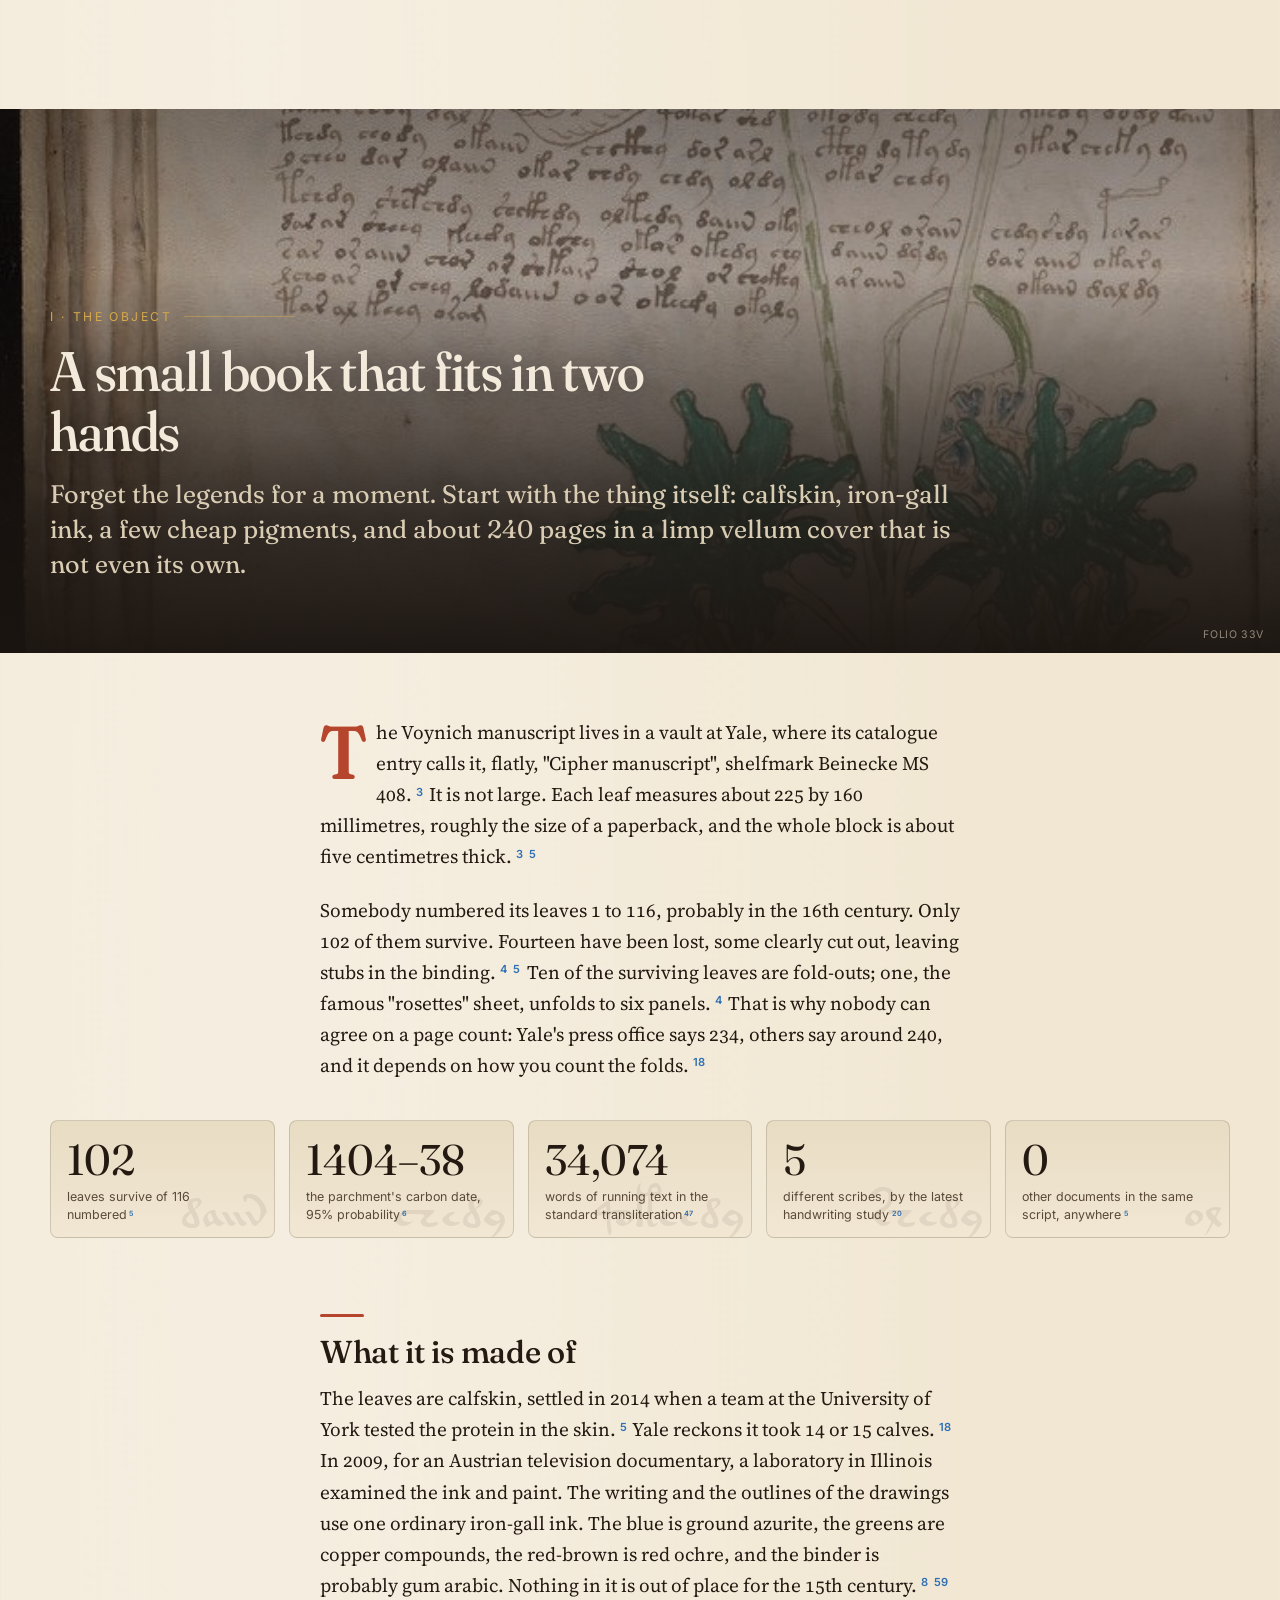
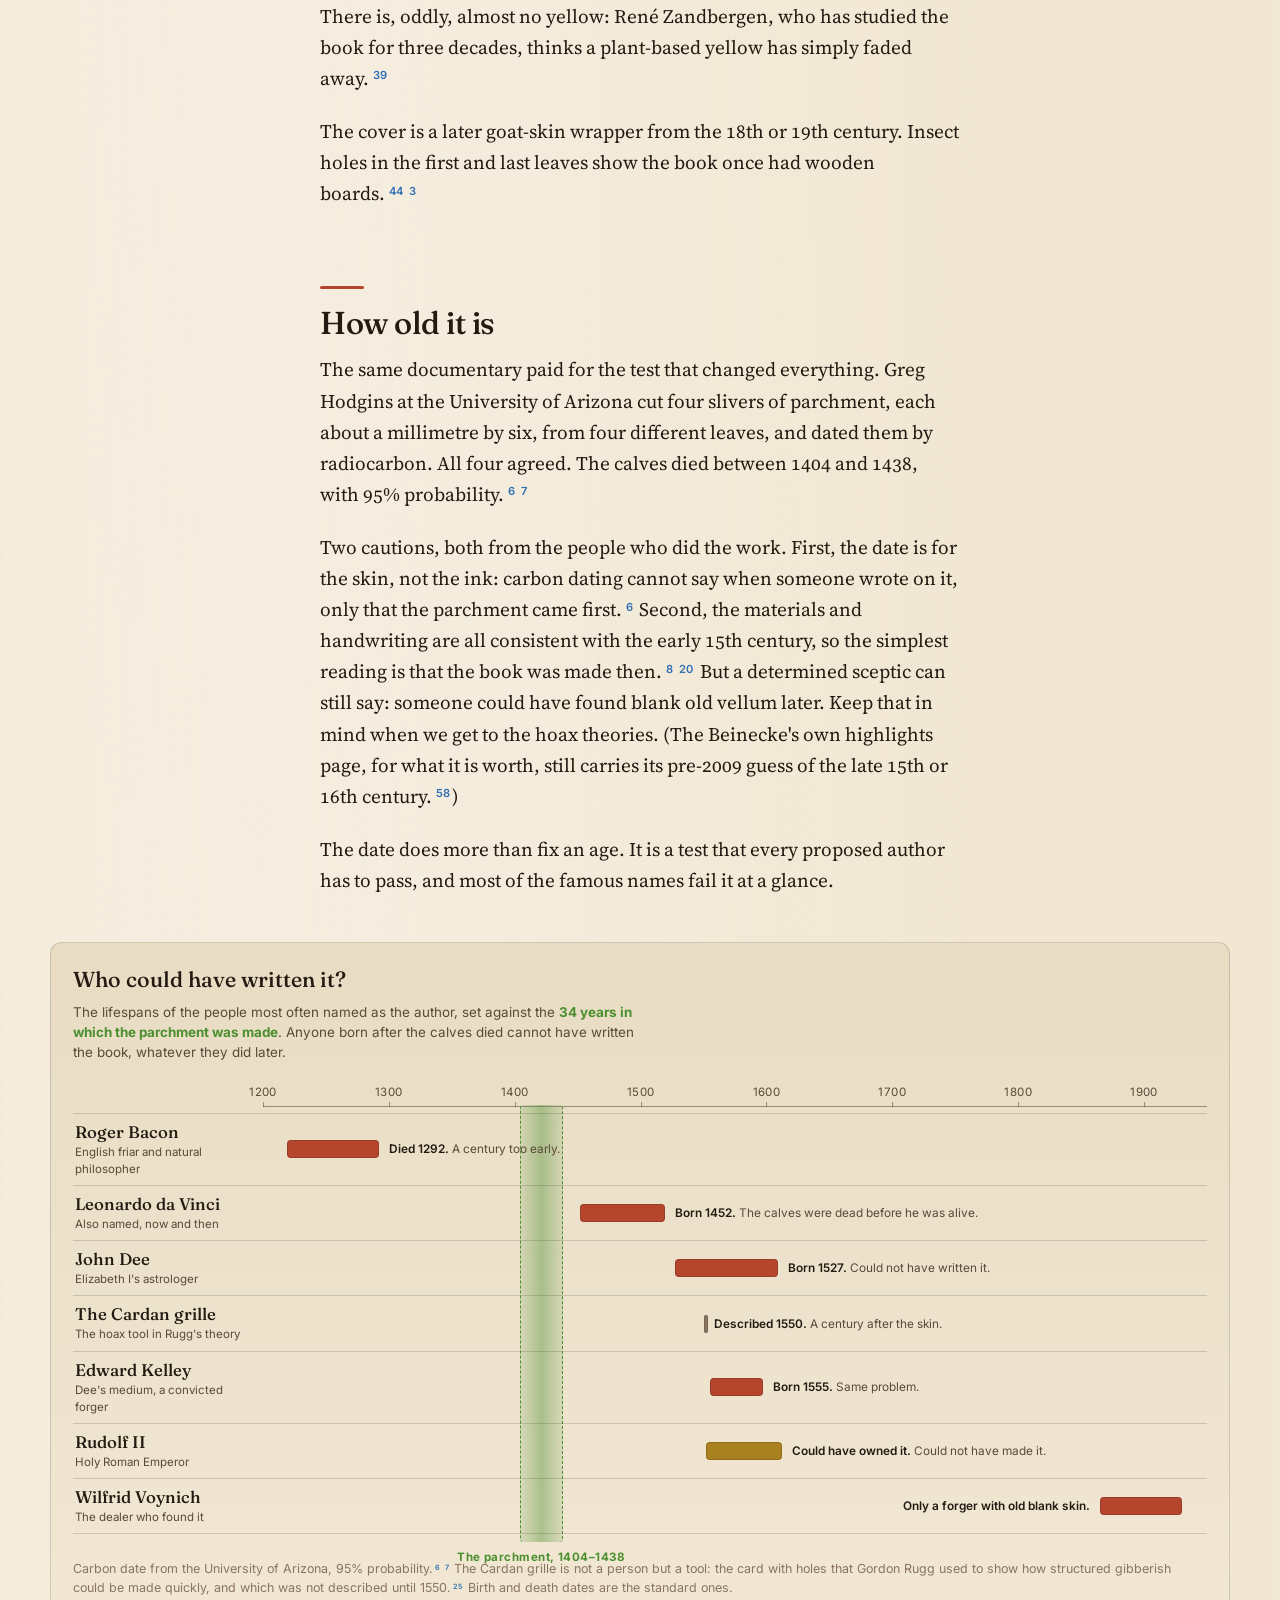
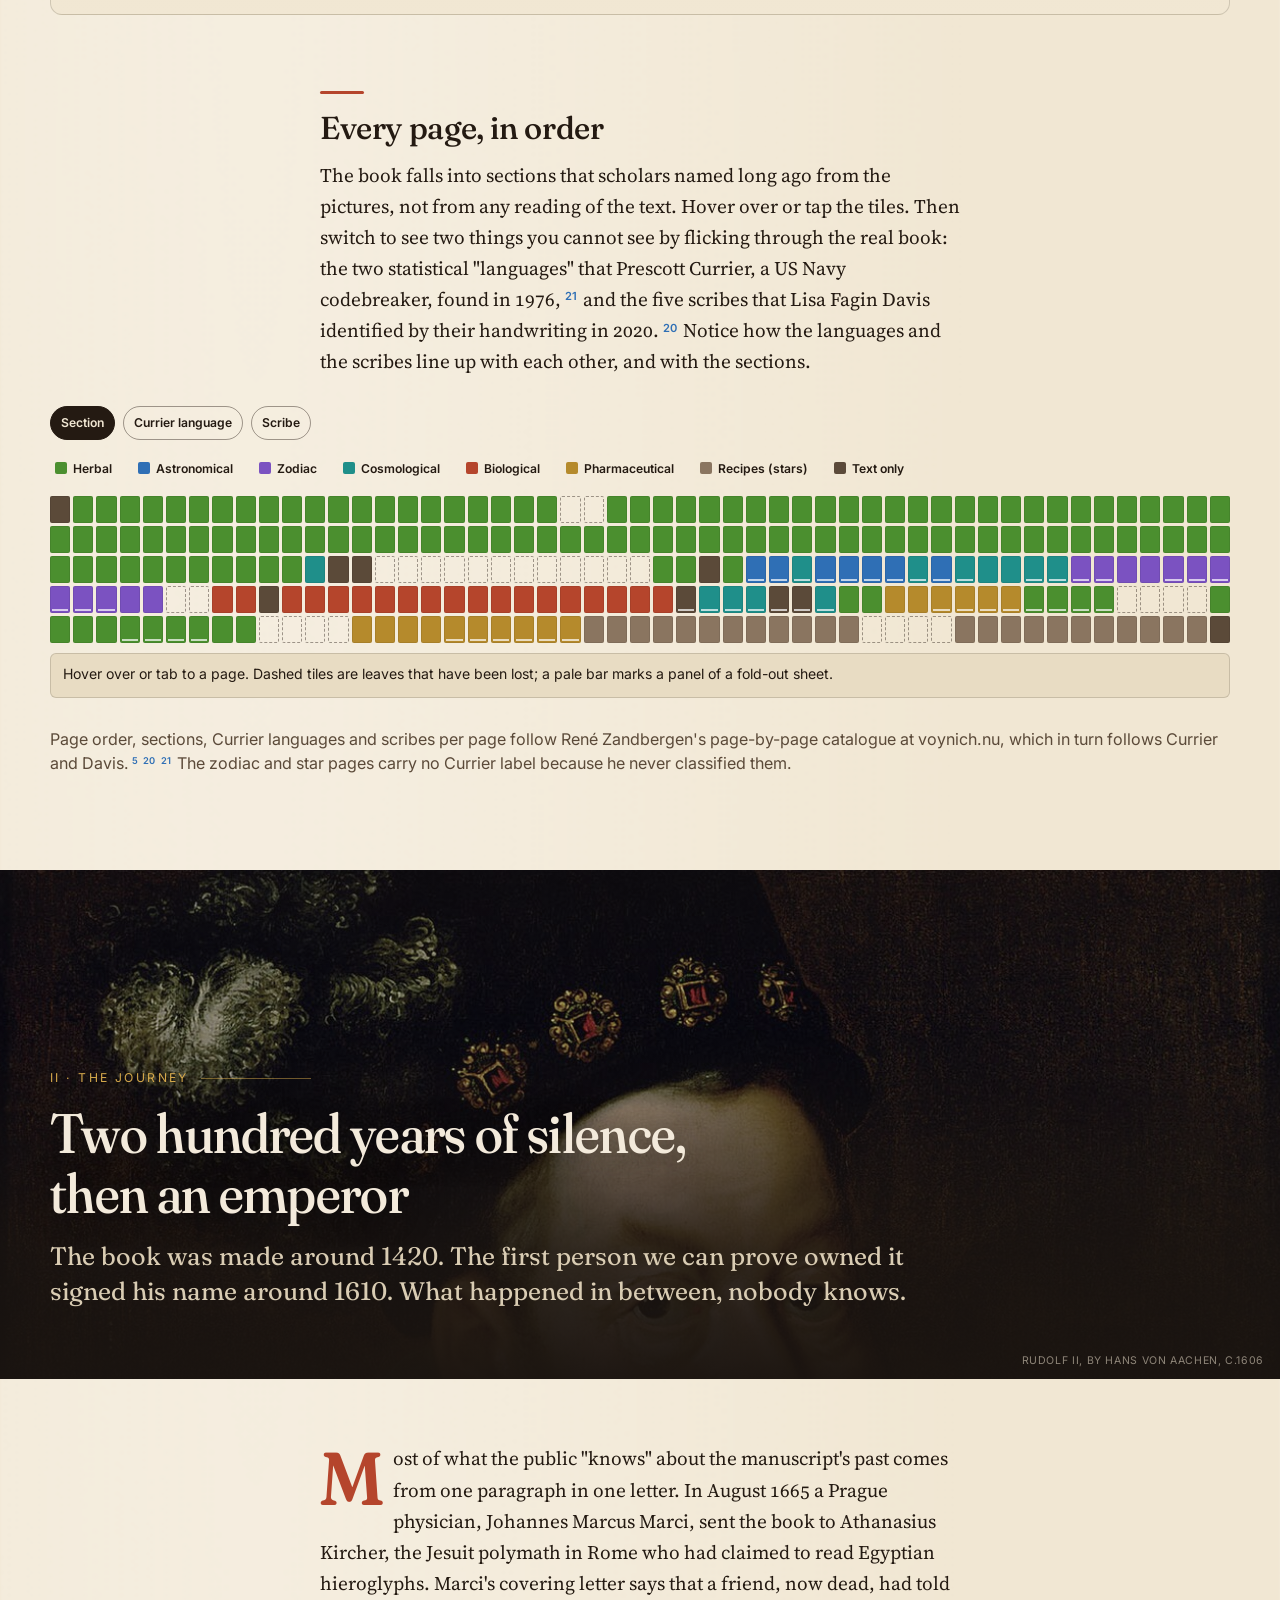
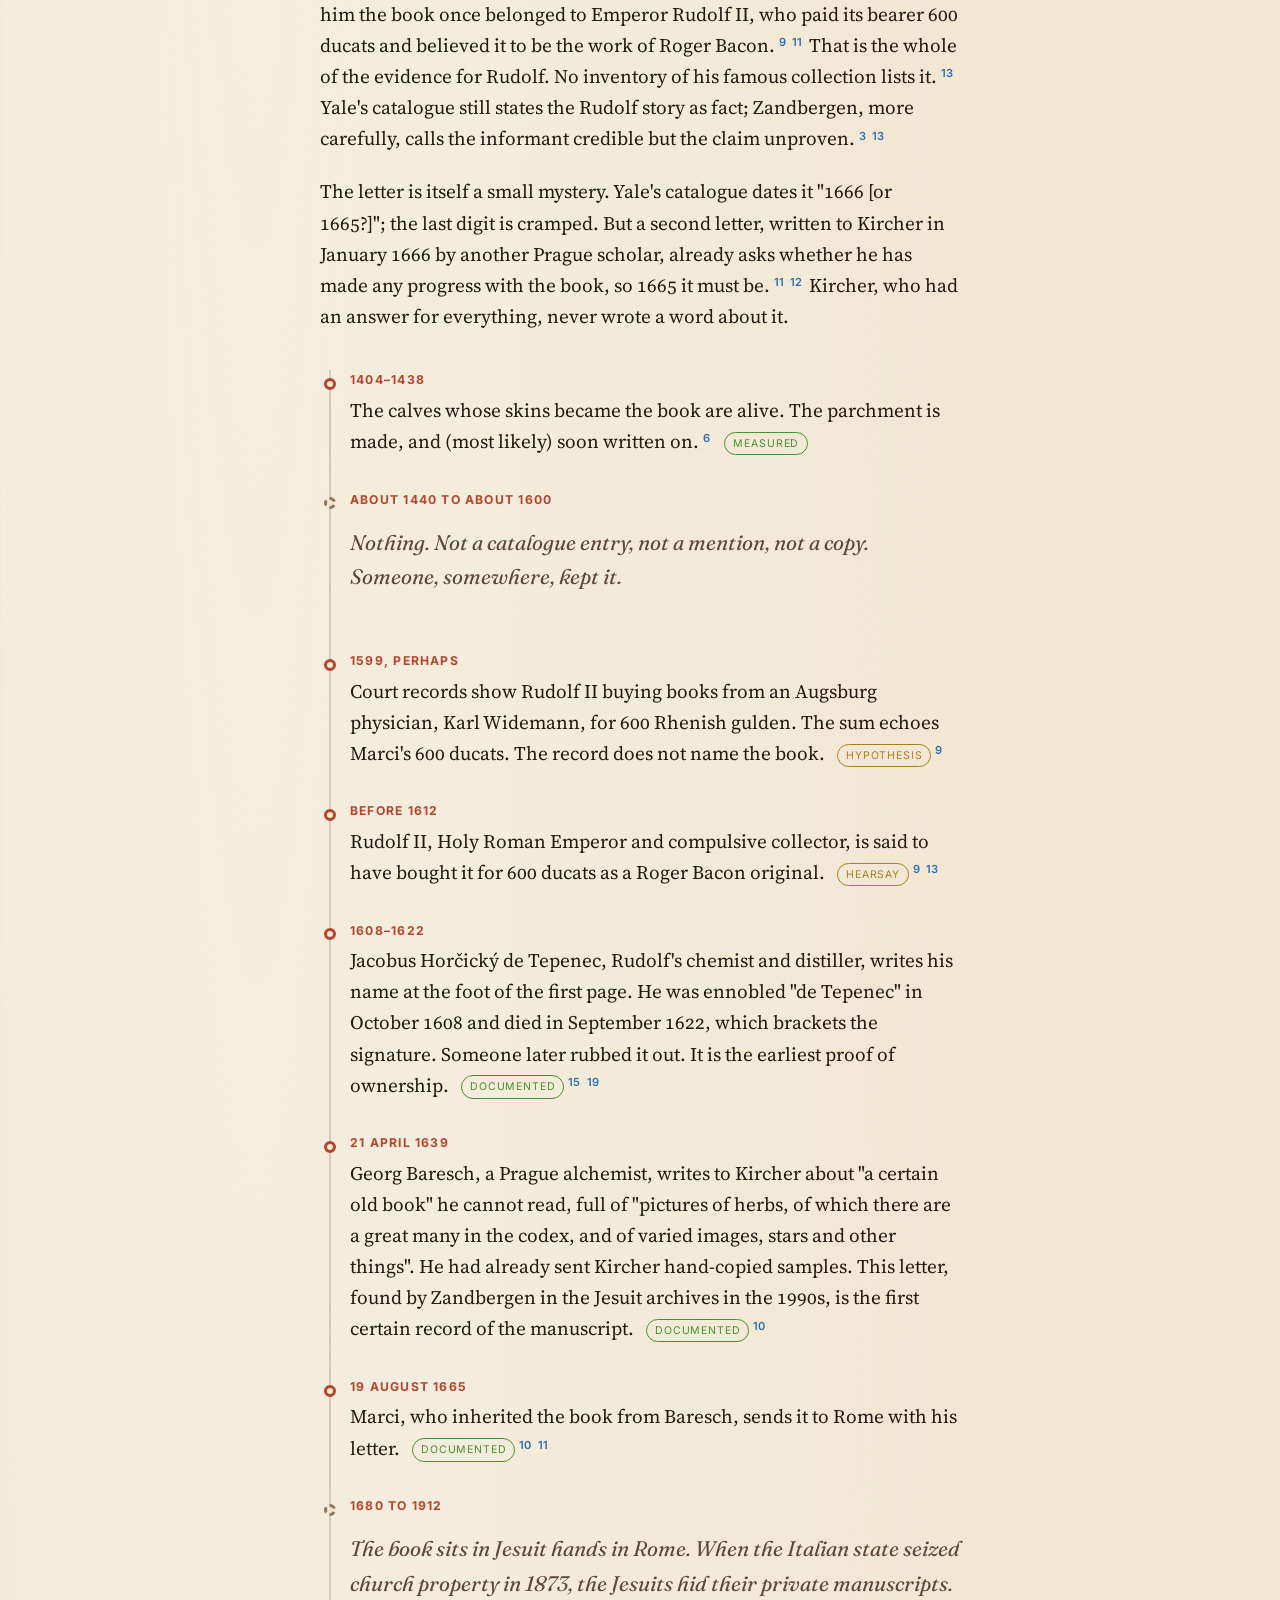
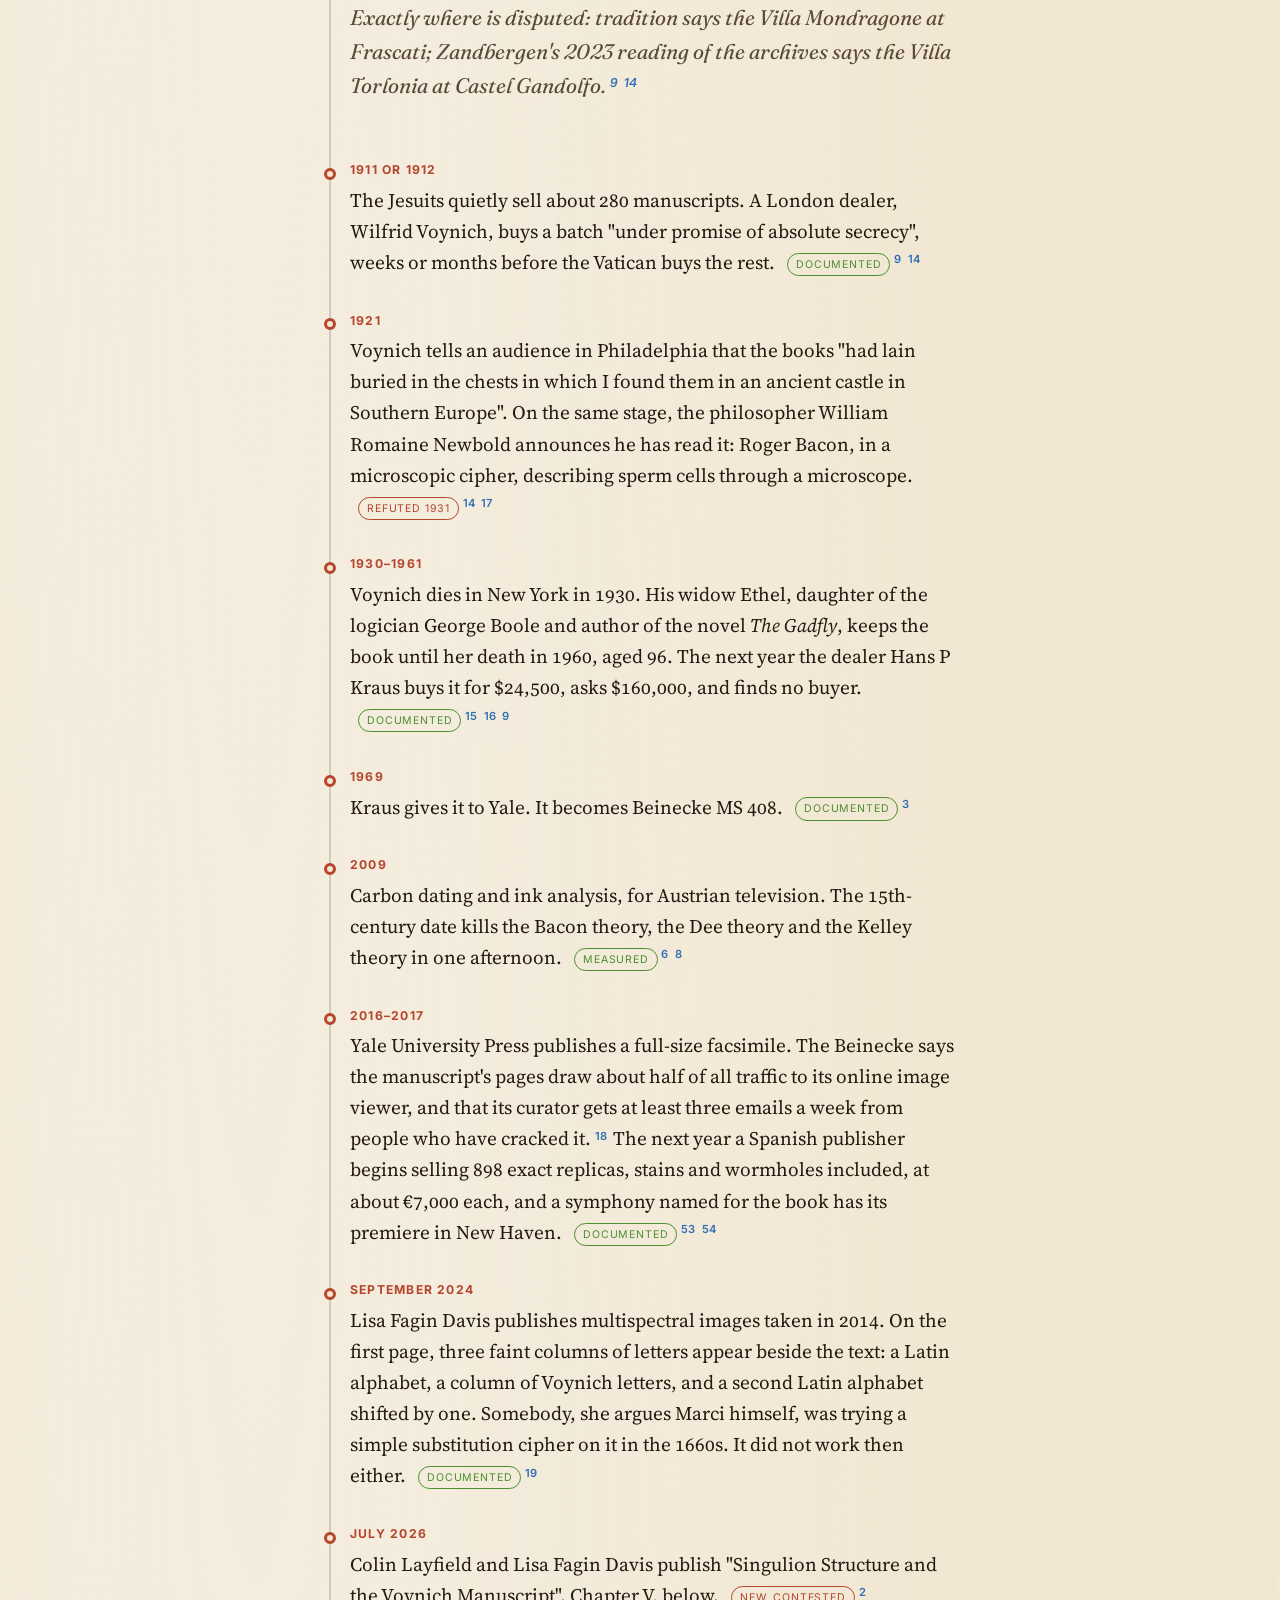
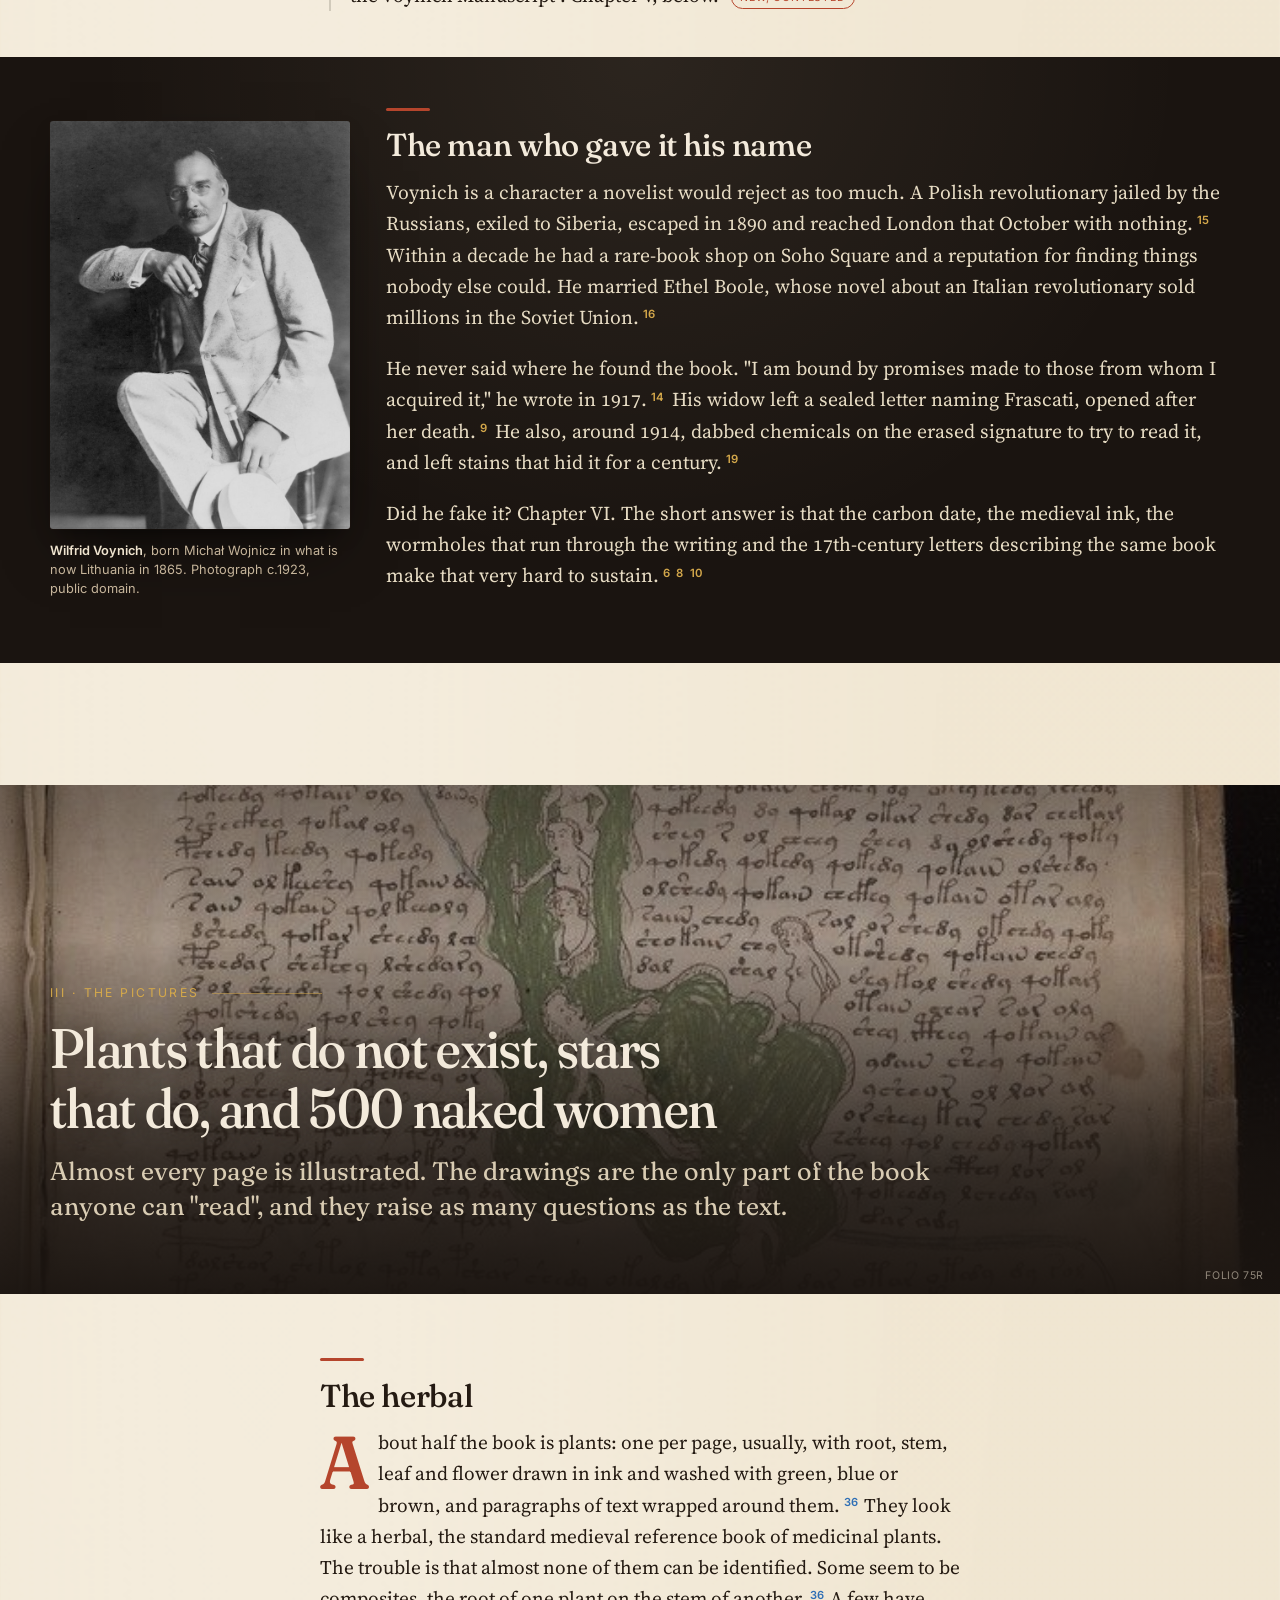
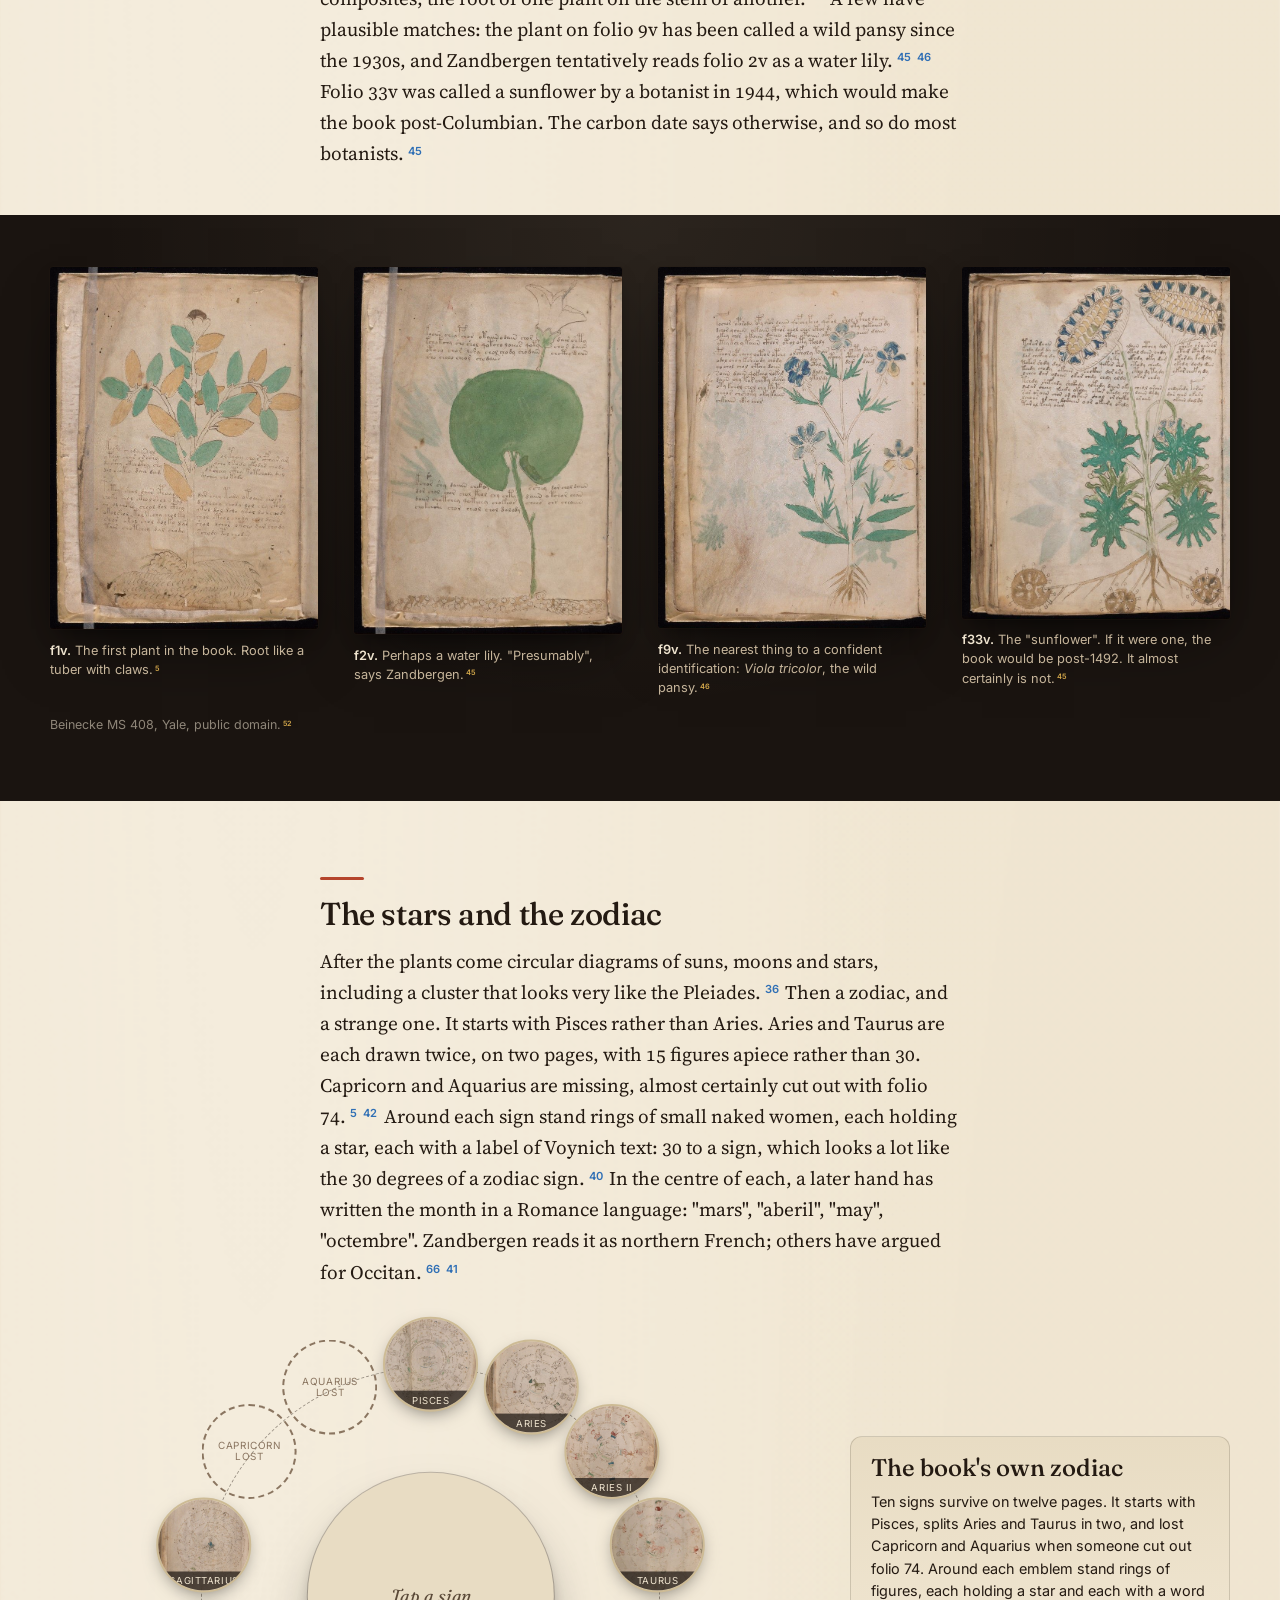
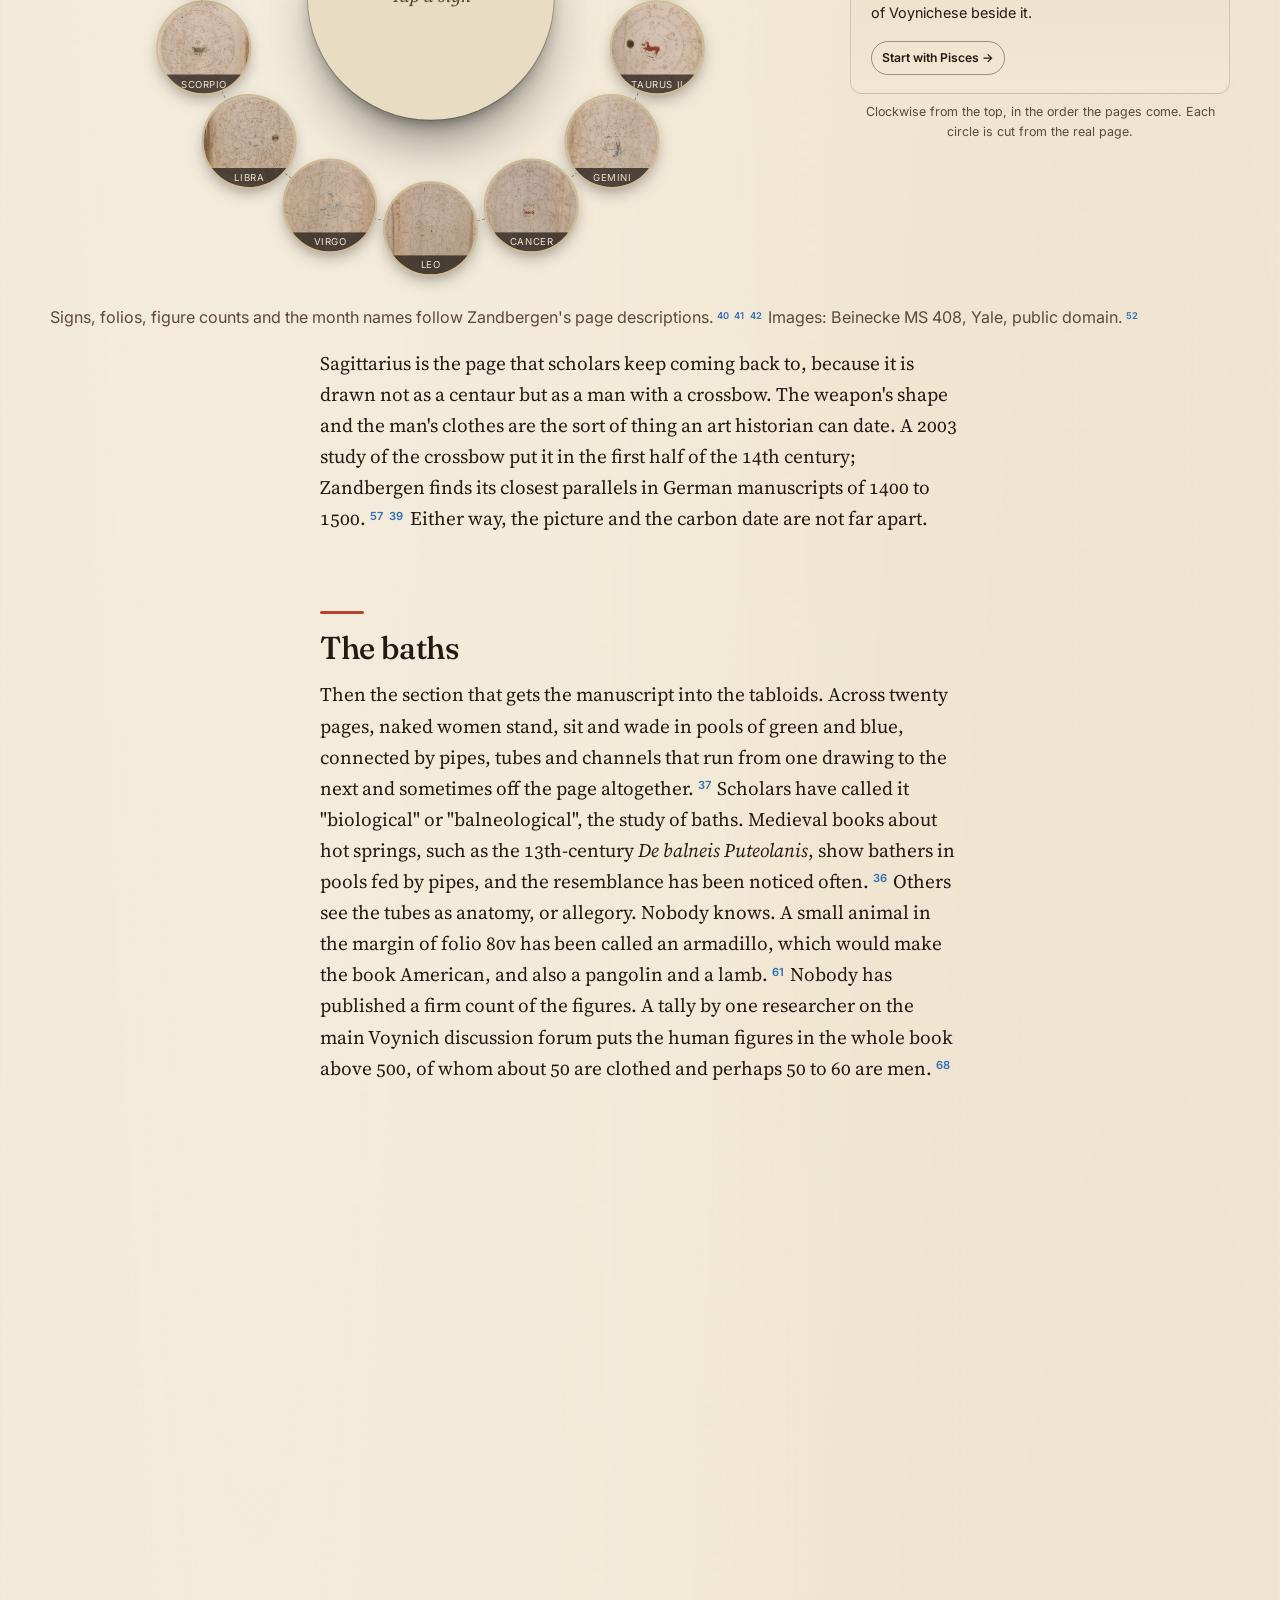
==== commit b7cdfc55: "Annotated pages zoom to the tapped spot; pin becomes a ring Co-Authored-By: Claude Fable 5.1 <norepl" ====
--- a/index.html
+++ b/index.html
@@ -9,7 +9,7 @@
 <link rel="preconnect" href="https://fonts.googleapis.com">
 <link rel="preconnect" href="https://fonts.gstatic.com" crossorigin>
 <link href="https://fonts.googleapis.com/css2?family=Fraunces:ital,opsz,wght,SOFT,WONK@0,9..144,300..700,0..100,0..1;1,9..144,300..700,0..100,0..1&family=Source+Serif+4:ital,opsz,wght@0,8..60,400;0,8..60,600;1,8..60,400&family=Inter:wght@400;600;700&display=swap" rel="stylesheet">
-<link rel="stylesheet" href="css/style.css?v=3">
+<link rel="stylesheet" href="css/style.css?v=4">
 <link rel="icon" href="data:image/svg+xml,%3Csvg xmlns='http://www.w3.org/2000/svg' viewBox='0 0 32 32'%3E%3Crect width='32' height='32' rx='6' fill='%23241a12'/%3E%3Ccircle cx='16' cy='16' r='9' fill='none' stroke='%23d4a84b' stroke-width='2.5'/%3E%3Ccircle cx='16' cy='16' r='3' fill='%23d4a84b'/%3E%3C/svg%3E">
 </head>
 <body>
@@ -57,7 +57,7 @@
   </div>
   <div class="prose reveal">
     <p class="drop">Open the book and this is what you see. A page of calfskin, worn at the edges, holed by insects, with four paragraphs of neat, fluent writing in an alphabet that exists nowhere else. The letters have the easy loops of someone who has written them a thousand times. The lines run left to right, the paragraphs have a straight left edge and a ragged right one, and the page looks, in every way but one, like a thousand other 15th-century books. The one way is that nobody on earth can read a word of it.<sup class="cite"><a href="#src-66">66</a></sup></p>
-    <p>Tap the numbers.</p>
+    <p>Tap a number, or its note, to zoom in on that spot. Tap again to see the whole page.</p>
   </div>
   <div class="museum reveal">
     <div class="inner walk">
@@ -225,7 +225,7 @@
   </div>
   <div class="museum reveal">
     <div class="inner walk">
-      <div class="annot">
+      <div class="annot" data-zoom="2">
         <img src="img/f78r.jpg" alt="Folio 78r: paragraphs of text on the left; on the right a column of pipes and vessels running down into a green pool full of small naked women, with a blue channel leading to a second pool below" loading="lazy">
         <button class="pin" type="button" style="left:12%;top:9%" aria-controls="pn1" aria-expanded="false">1</button>
         <button class="pin" type="button" style="left:68%;top:27%" aria-controls="pn2" aria-expanded="false">2</button>
@@ -569,7 +569,7 @@
 <script src="data/folios.js"></script>
 <script src="data/stats.js"></script>
 <script src="data/words.js" defer></script>
-<script src="js/main.js?v=2" defer></script>
+<script src="js/main.js?v=3" defer></script>
 <script src="js/bookmap.js?v=2" defer></script>
 <script src="js/binding.js?v=2" defer></script>
 <script src="js/charts.js?v=2" defer></script>
--- a/css/style.css
+++ b/css/style.css
@@ -180,9 +180,17 @@
 /* annotated image with pins, on a dark panel; notes beside it on desktop */
 .walk { display: grid; gap: clamp(16px, 3vw, 40px); grid-template-columns: minmax(0, 7fr) minmax(260px, 5fr); align-items: start; }
 @media (max-width: 860px) { .walk { grid-template-columns: 1fr; } }
-.annot { position: relative; display: block; }
-.annot img { width: 100%; border-radius: 3px; box-shadow: var(--frame); }
-.pin { position: absolute; width: 34px; height: 34px; margin: -17px 0 0 -17px; border-radius: 50%; border: 2px solid #f3eadb; background: var(--ochre); color: #fff; font-family: var(--ui); font-weight: 700; font-size: .82rem; display: grid; place-items: center; cursor: pointer; box-shadow: 0 2px 10px rgba(0,0,0,.45); padding: 0; transition: transform .15s var(--ease); }
+.annot { position: relative; display: block; overflow: hidden; border-radius: 3px; box-shadow: var(--frame); background: #15100c; cursor: default; }
+.annot img { width: 100%; display: block; will-change: transform; }
+.annot.zoomed { cursor: zoom-out; }
+.annot .pin.ring { background: transparent; border: 3px solid #f3eadb; color: transparent; width: 44px; height: 44px; margin: -22px 0 0 -22px; box-shadow: 0 0 0 2px rgba(0,0,0,.45), inset 0 0 0 2px rgba(0,0,0,.35); animation: pulse 1.6s ease-in-out infinite; }
+@keyframes pulse { 0%, 100% { box-shadow: 0 0 0 2px rgba(0,0,0,.45), inset 0 0 0 2px rgba(0,0,0,.35); } 50% { box-shadow: 0 0 0 7px rgba(243,234,219,.25), inset 0 0 0 2px rgba(0,0,0,.35); } }
+@media (prefers-reduced-motion: reduce) { .annot .pin.ring { animation: none; } }
+.annot.zoomed .pin:not(.ring) { opacity: .55; }
+.annot-reset { position: absolute; right: 10px; bottom: 10px; z-index: 3; font-family: var(--ui); font-size: .74rem; font-weight: 600; padding: 7px 11px; border-radius: 999px; border: 1px solid rgba(243,234,219,.5); background: rgba(26,20,16,.8); color: #f3eadb; cursor: pointer; opacity: 0; pointer-events: none; transition: opacity .3s; min-height: 34px; }
+.annot.zoomed .annot-reset { opacity: 1; pointer-events: auto; }
+.pin-notes li { cursor: zoom-in; }
+.pin { position: absolute; width: 30px; height: 30px; margin: -15px 0 0 -15px; z-index: 2; border-radius: 50%; border: 2px solid #f3eadb; background: var(--ochre); color: #fff; font-family: var(--ui); font-weight: 700; font-size: .82rem; display: grid; place-items: center; cursor: pointer; box-shadow: 0 2px 10px rgba(0,0,0,.45); padding: 0; transition: transform .15s var(--ease); }
 .pin:hover { transform: scale(1.12); }
 .pin[aria-expanded="true"] { background: var(--azurite); transform: scale(1.15); }
 .pin-notes { list-style: none; padding: 0; margin: 0; display: grid; gap: 8px; }
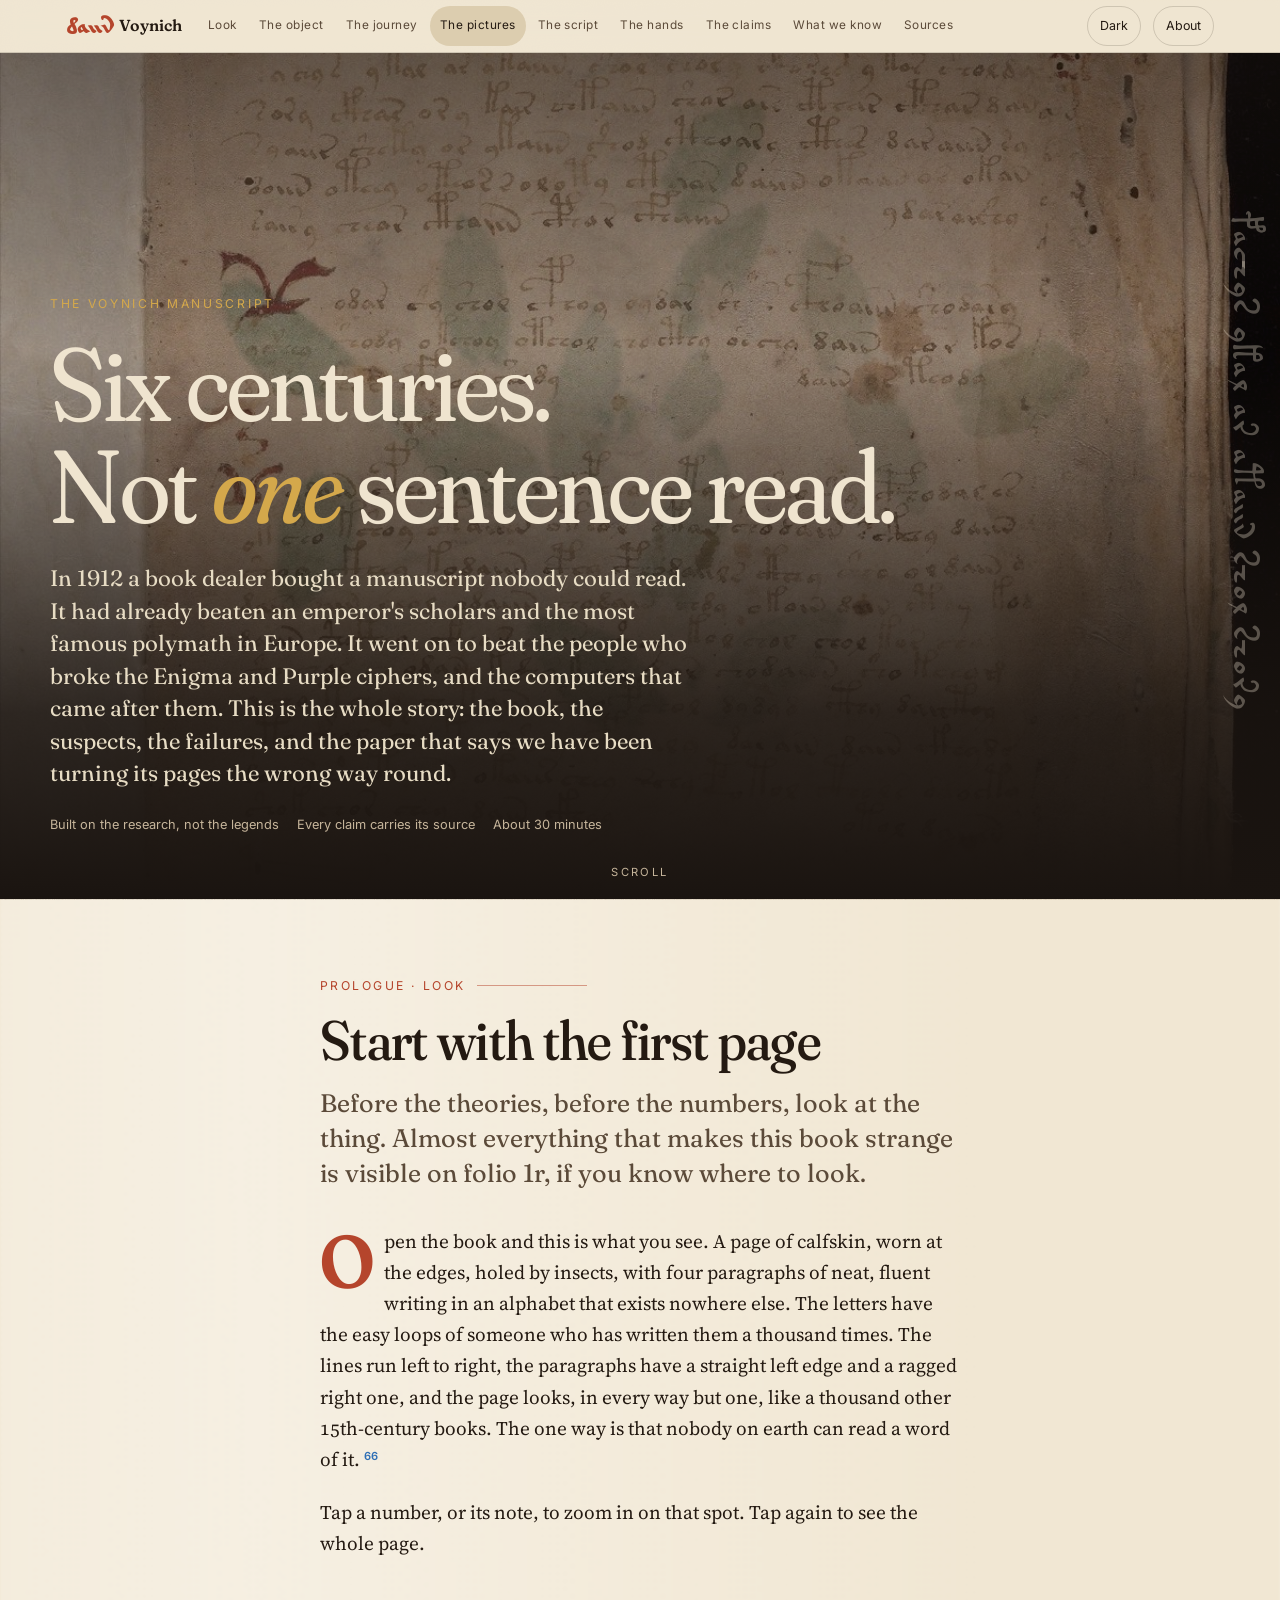
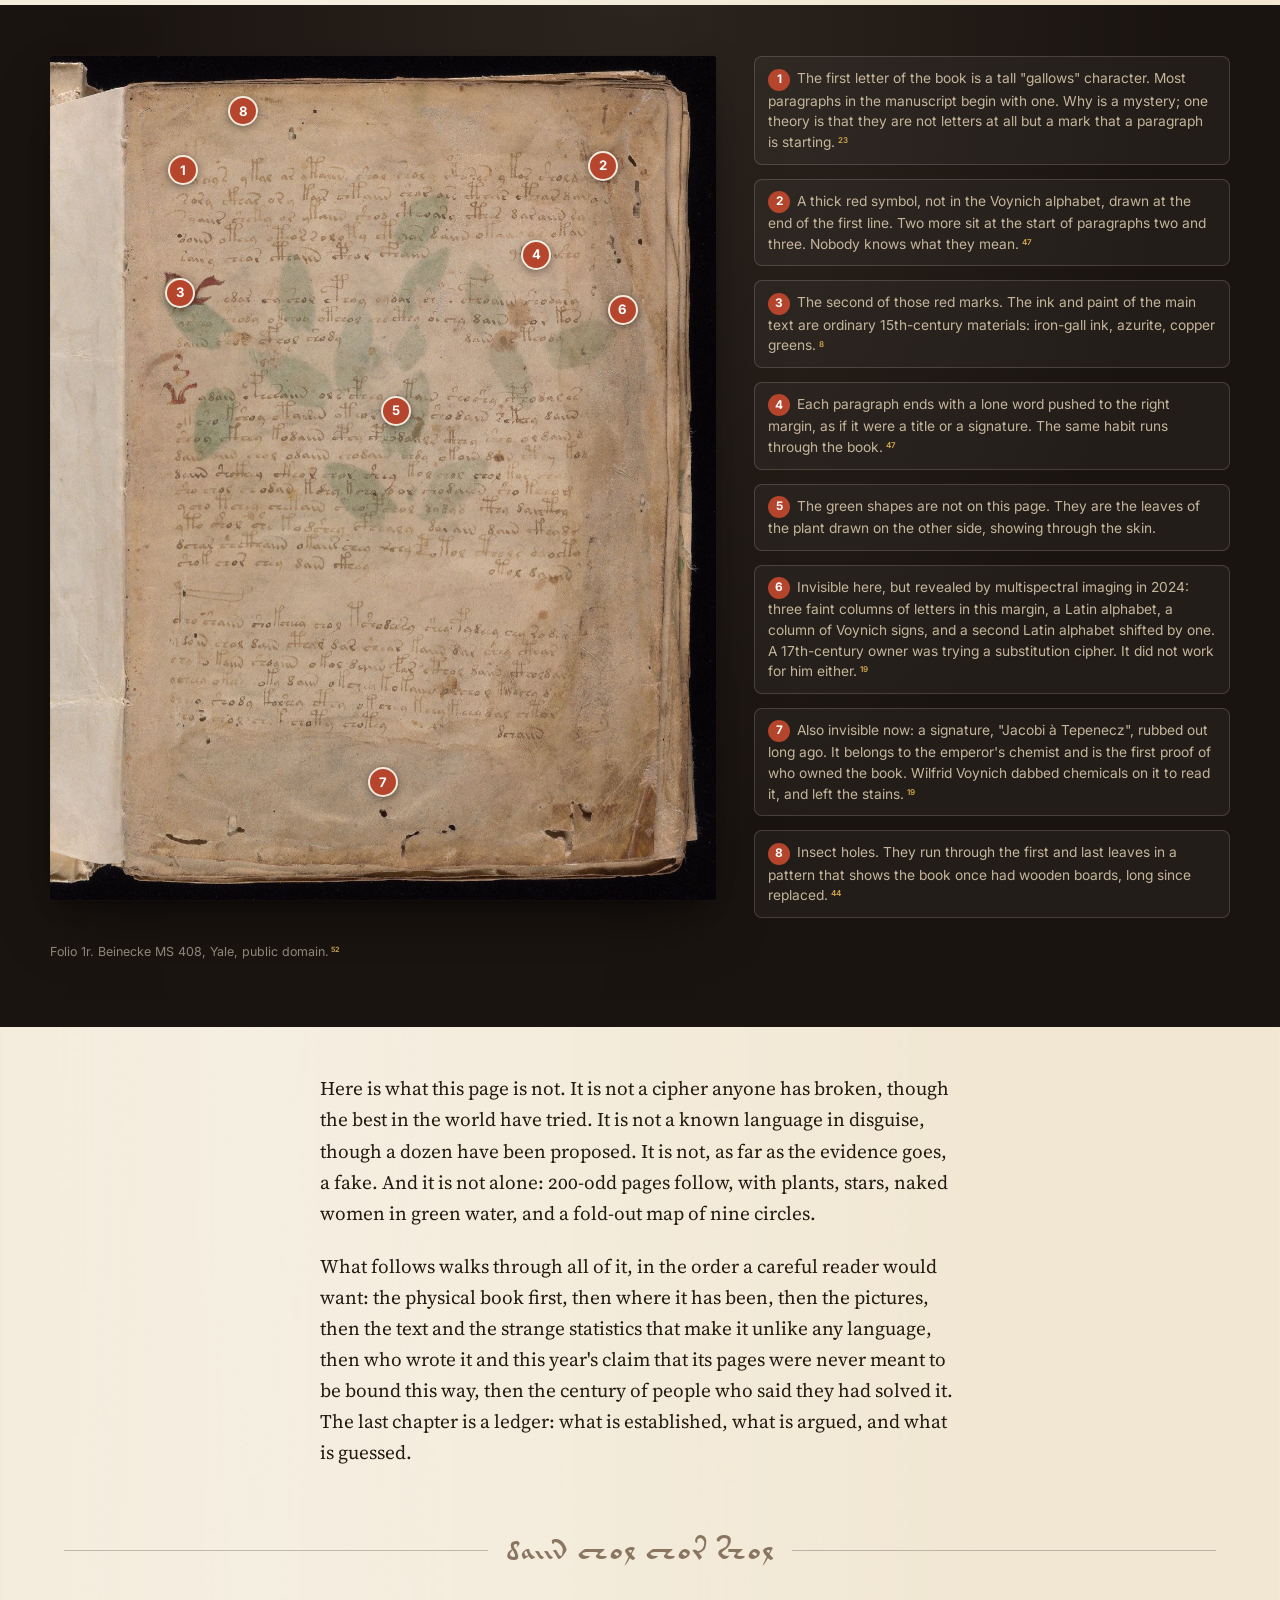
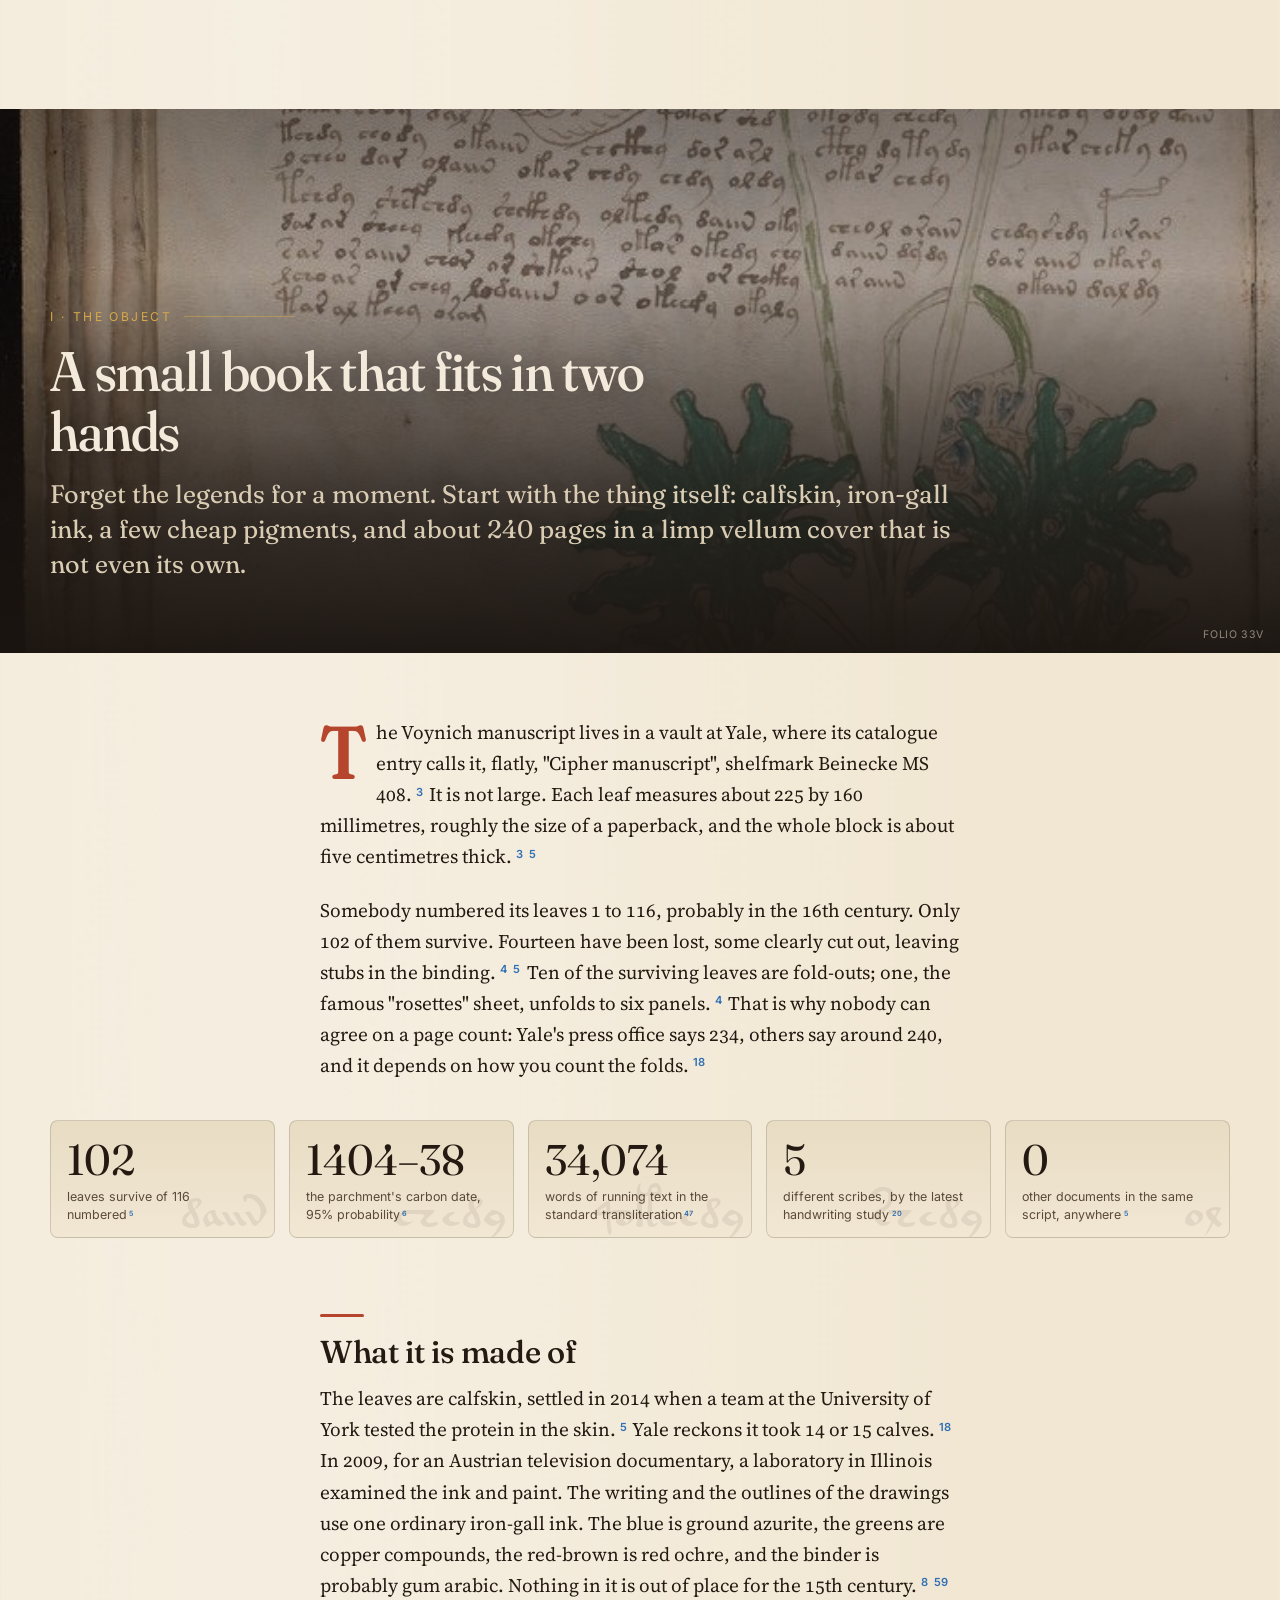
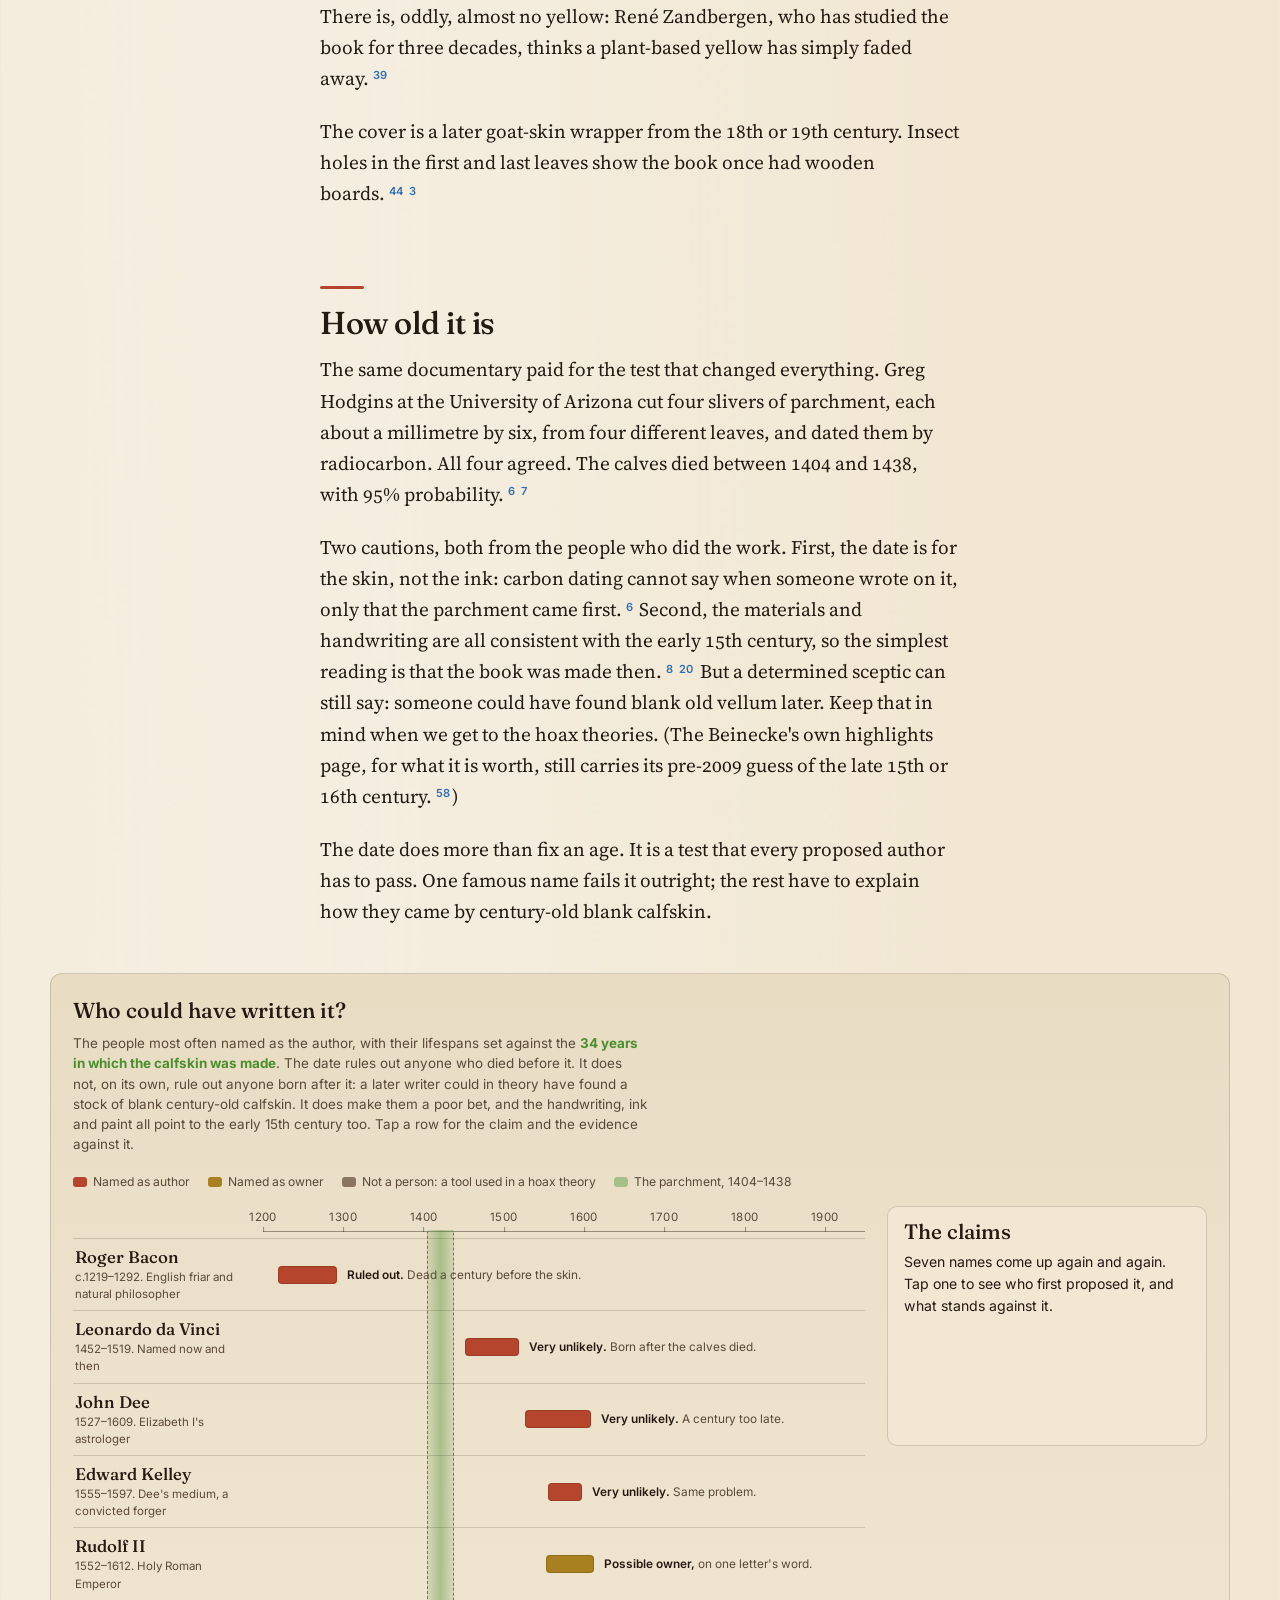
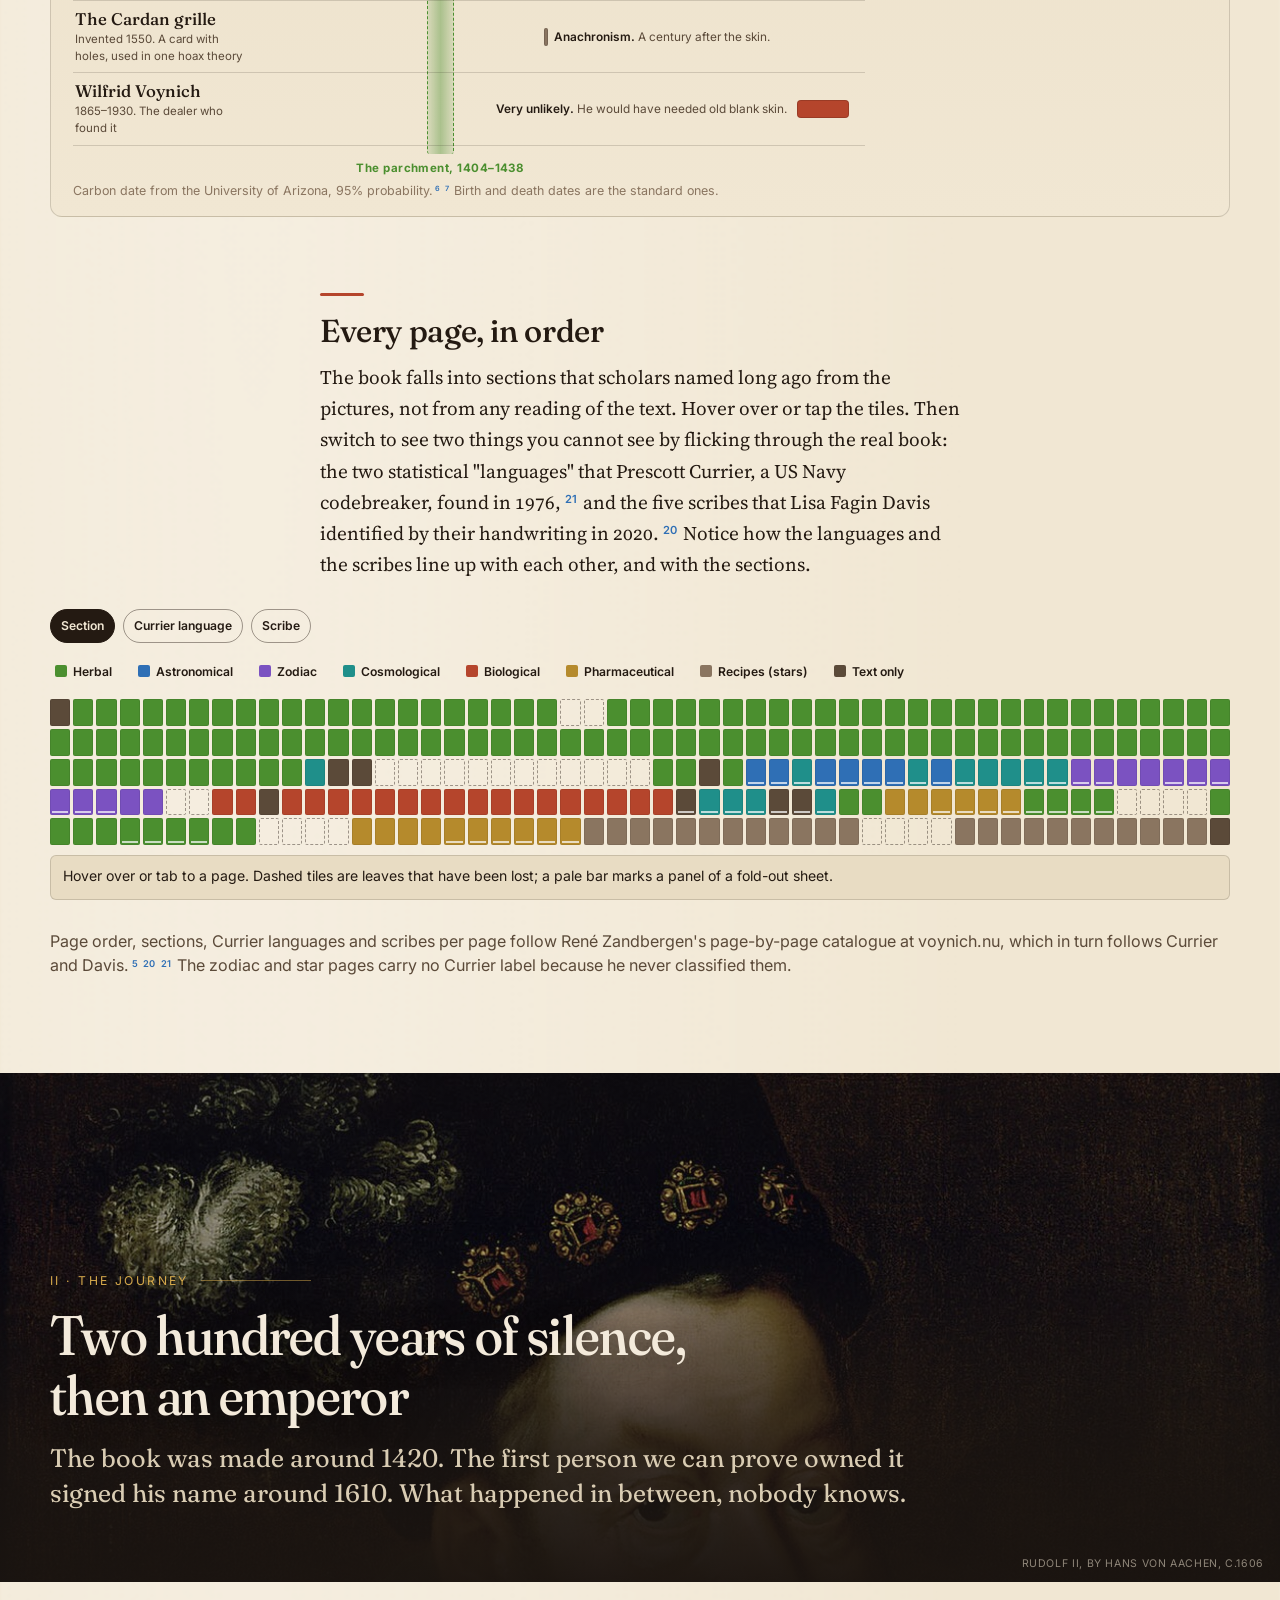
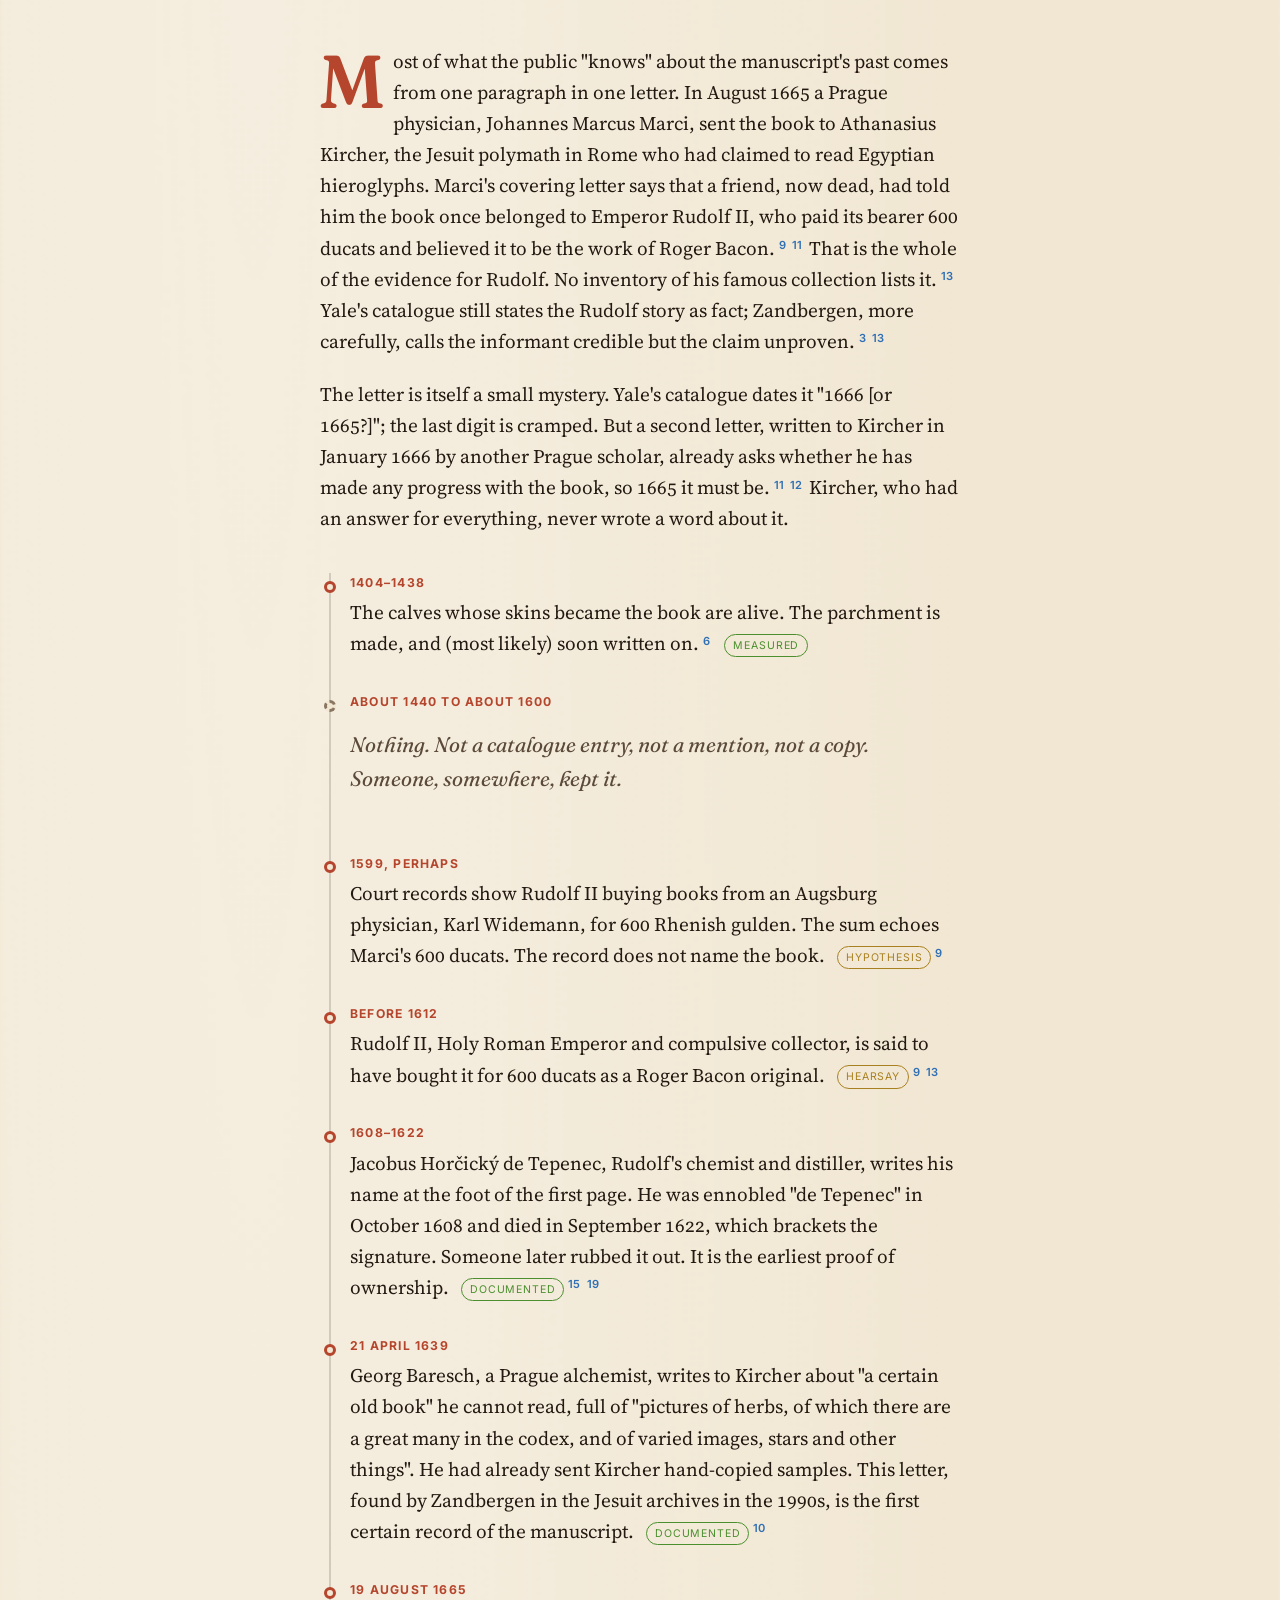
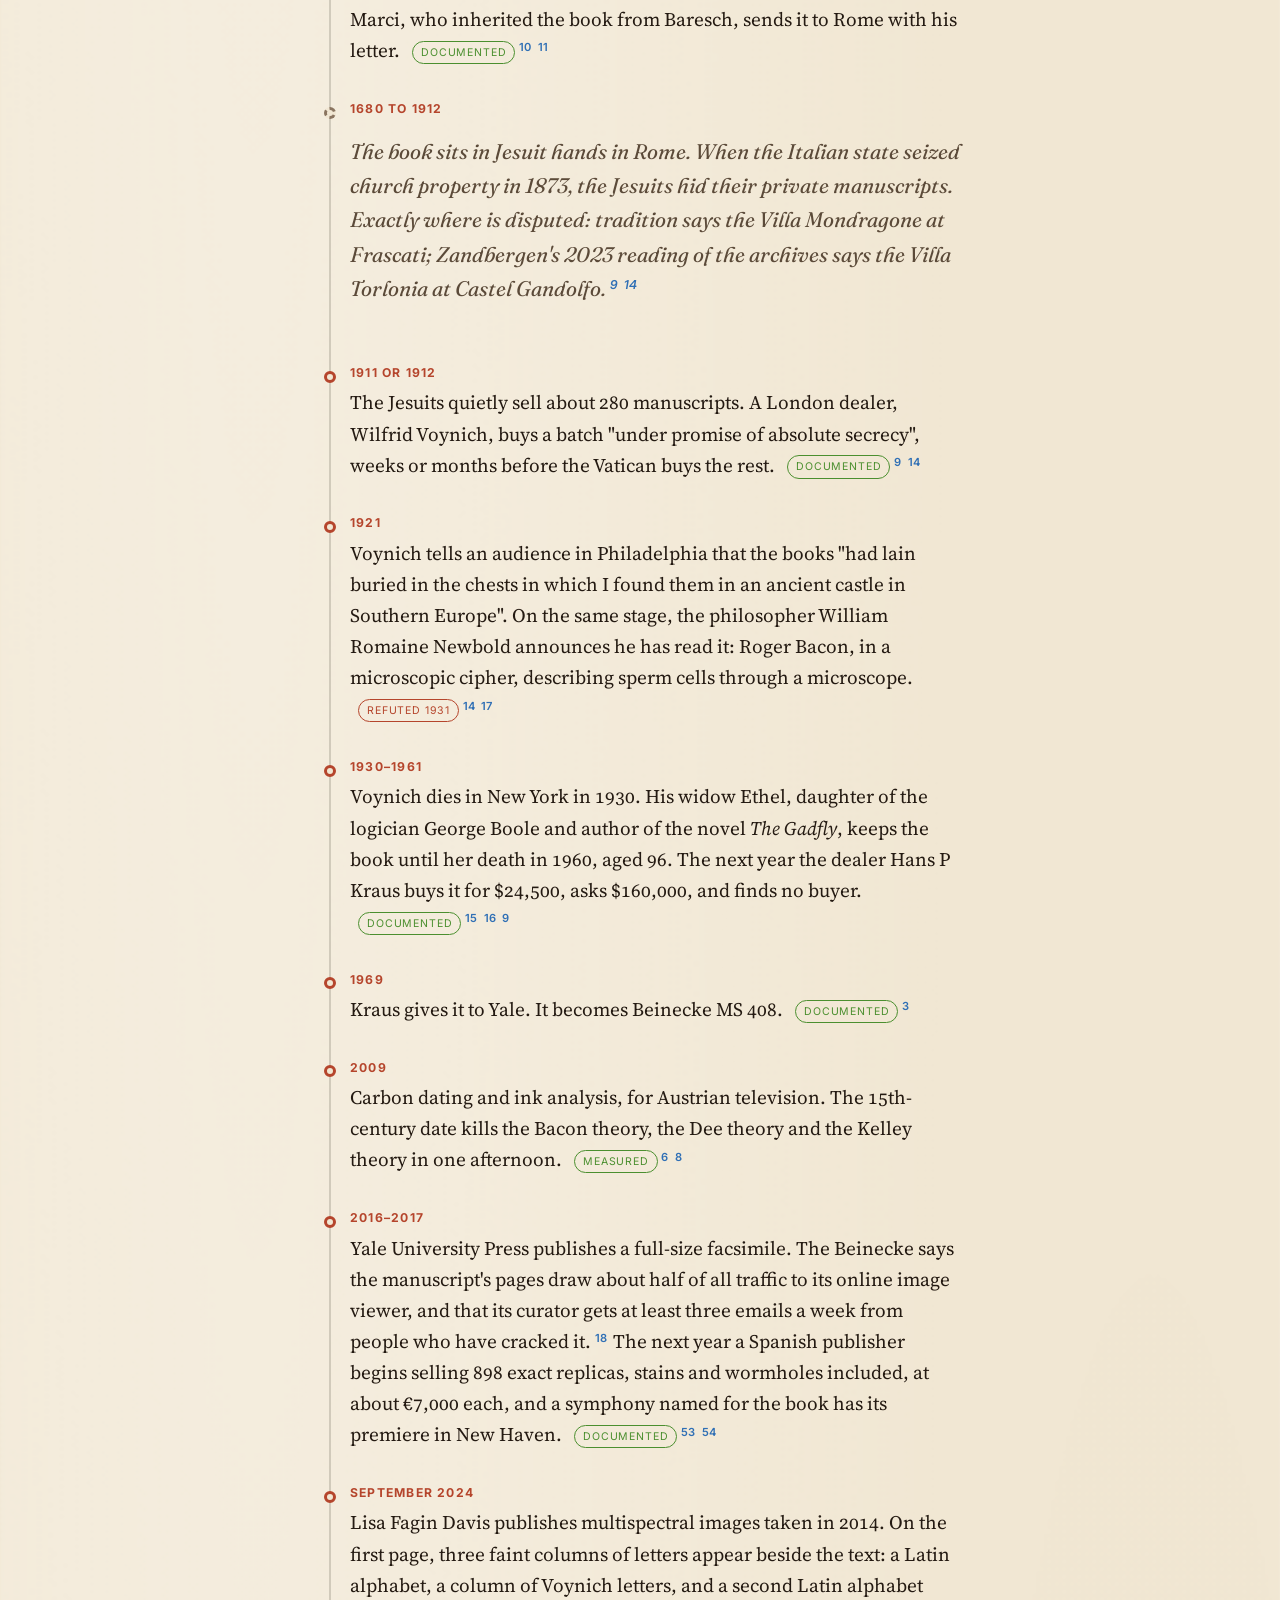
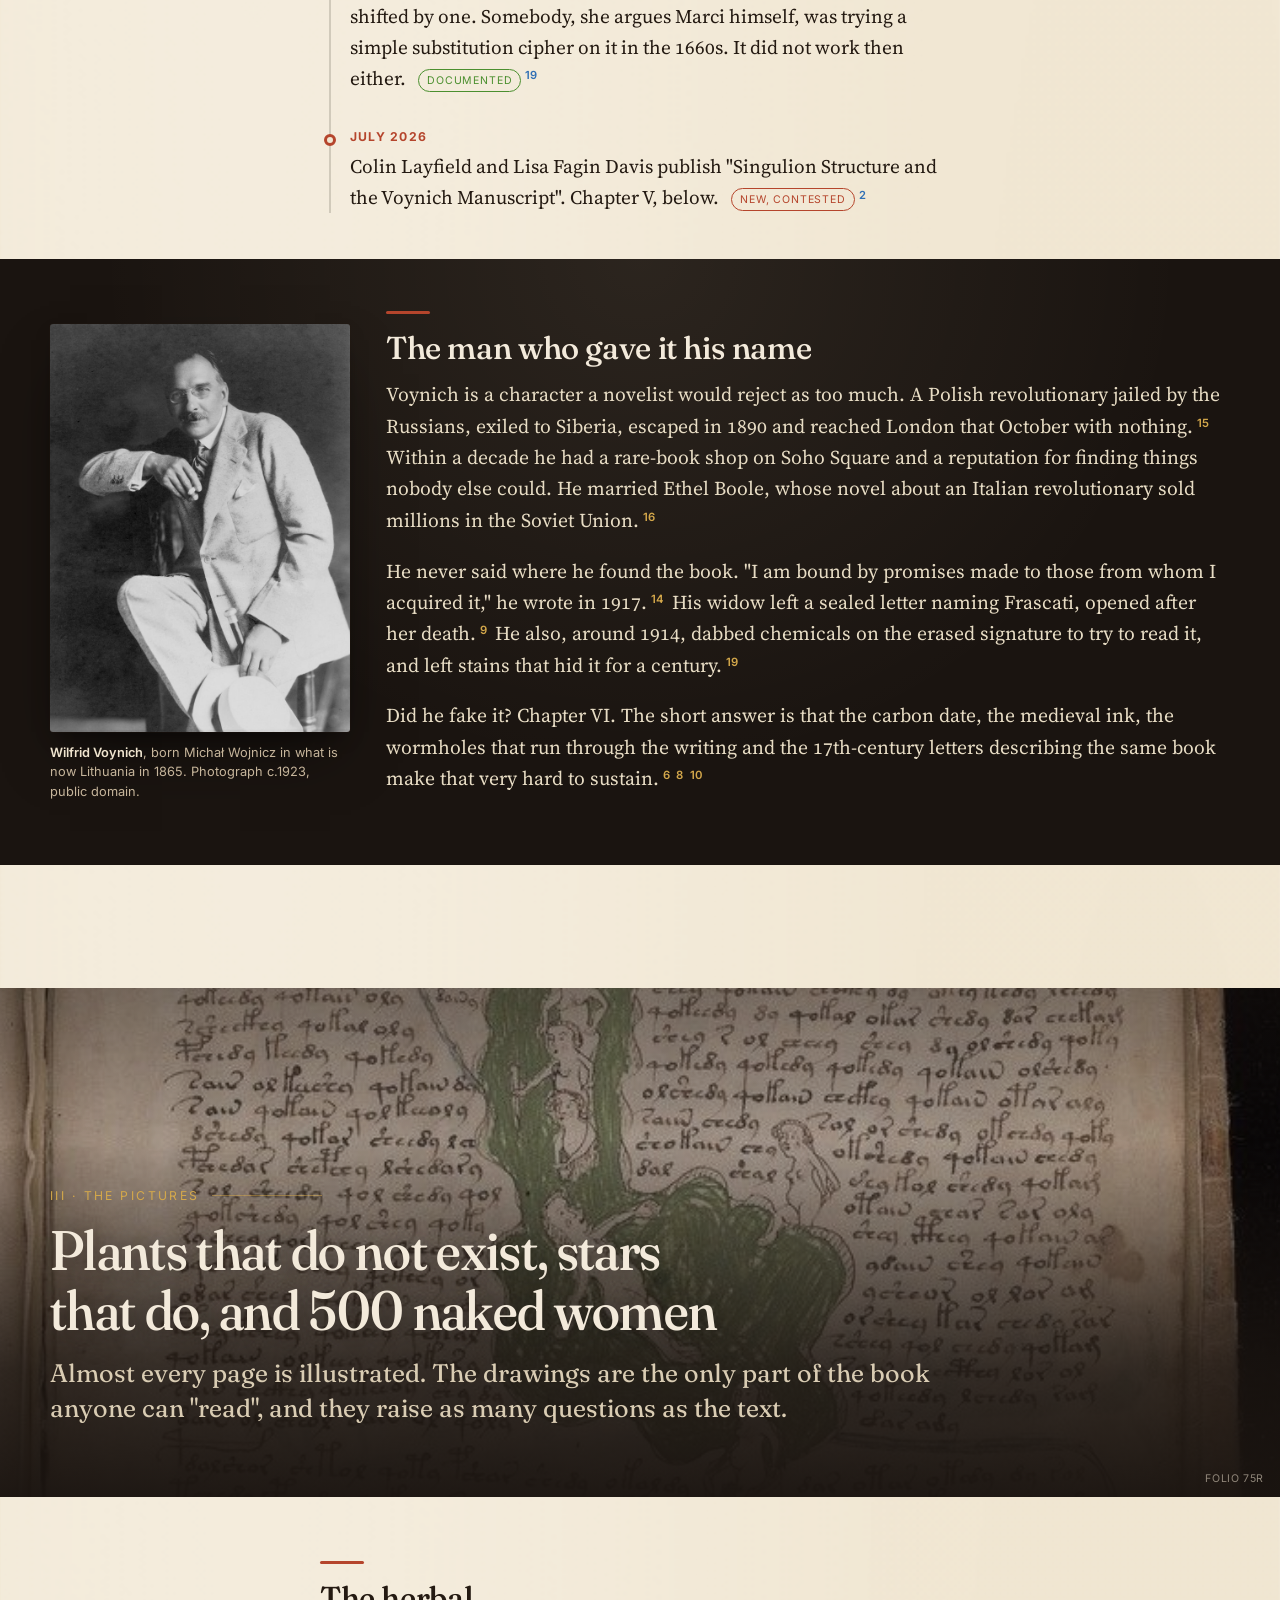
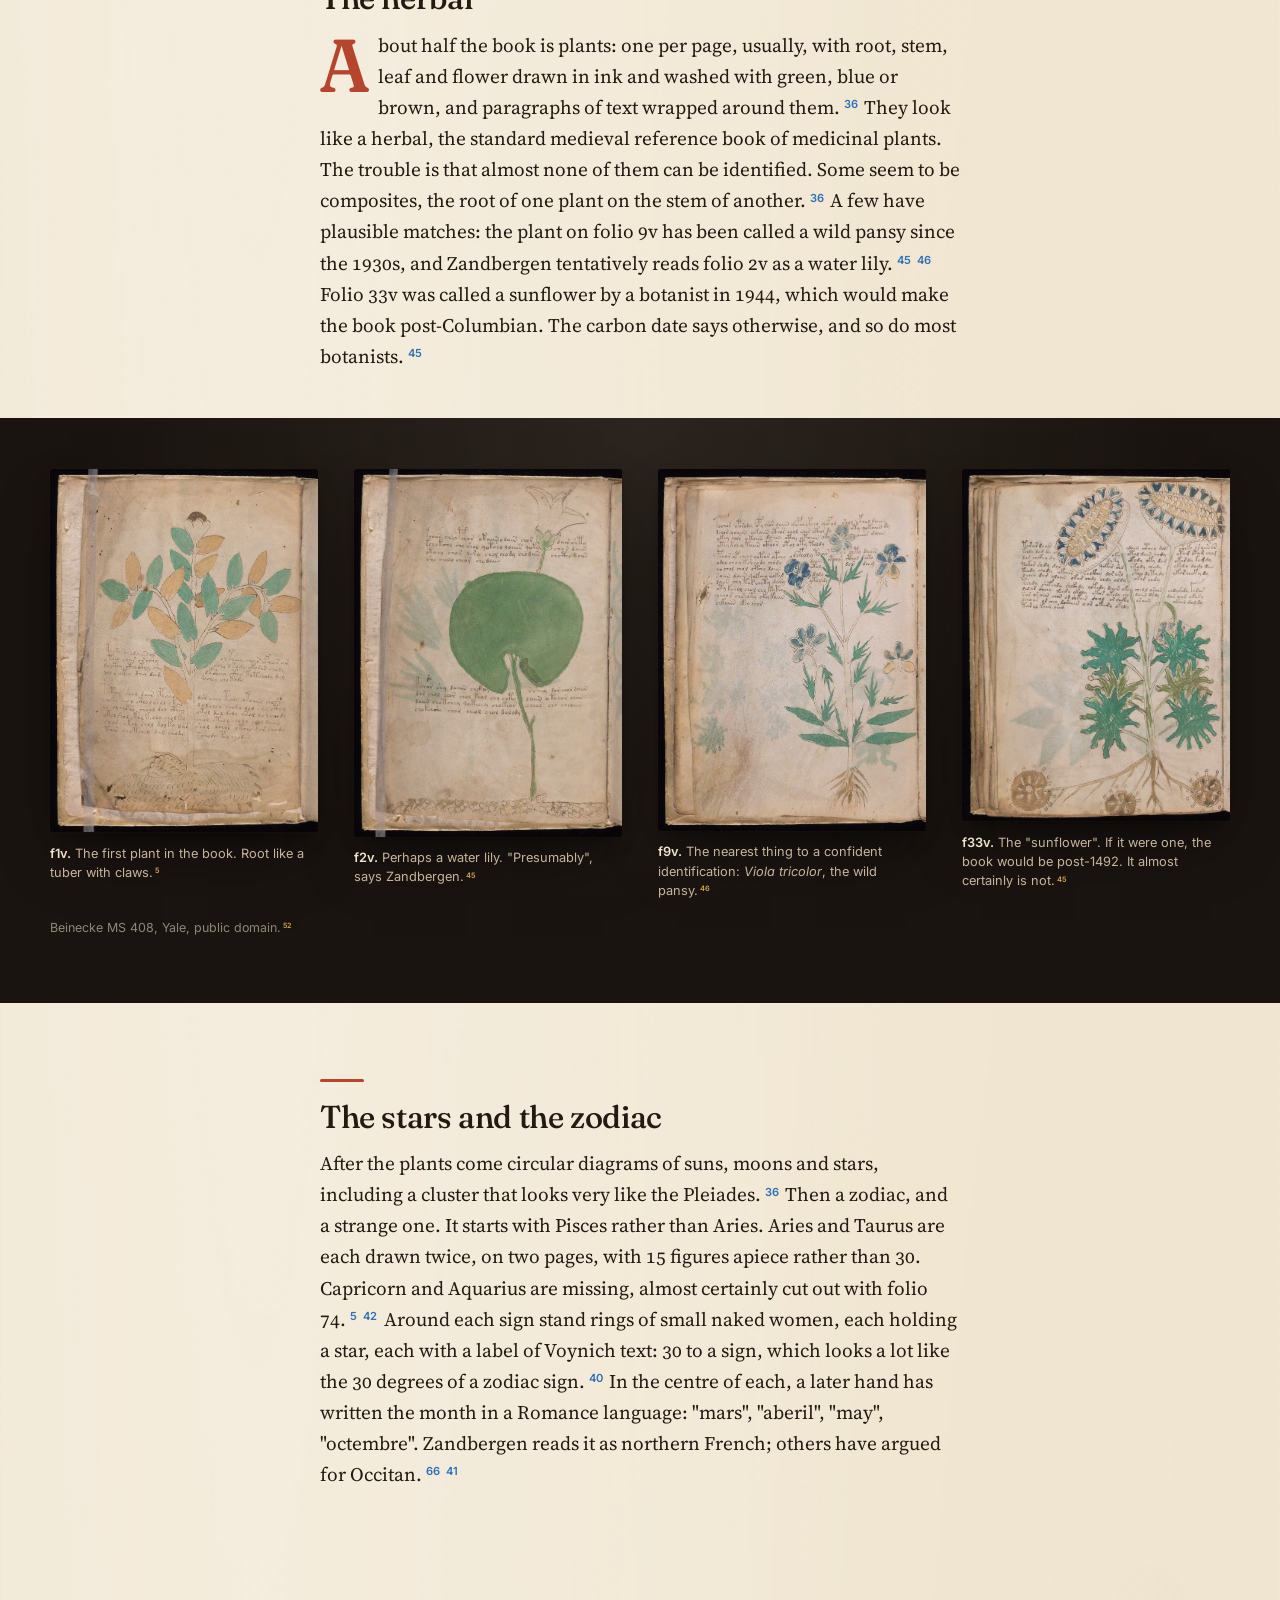
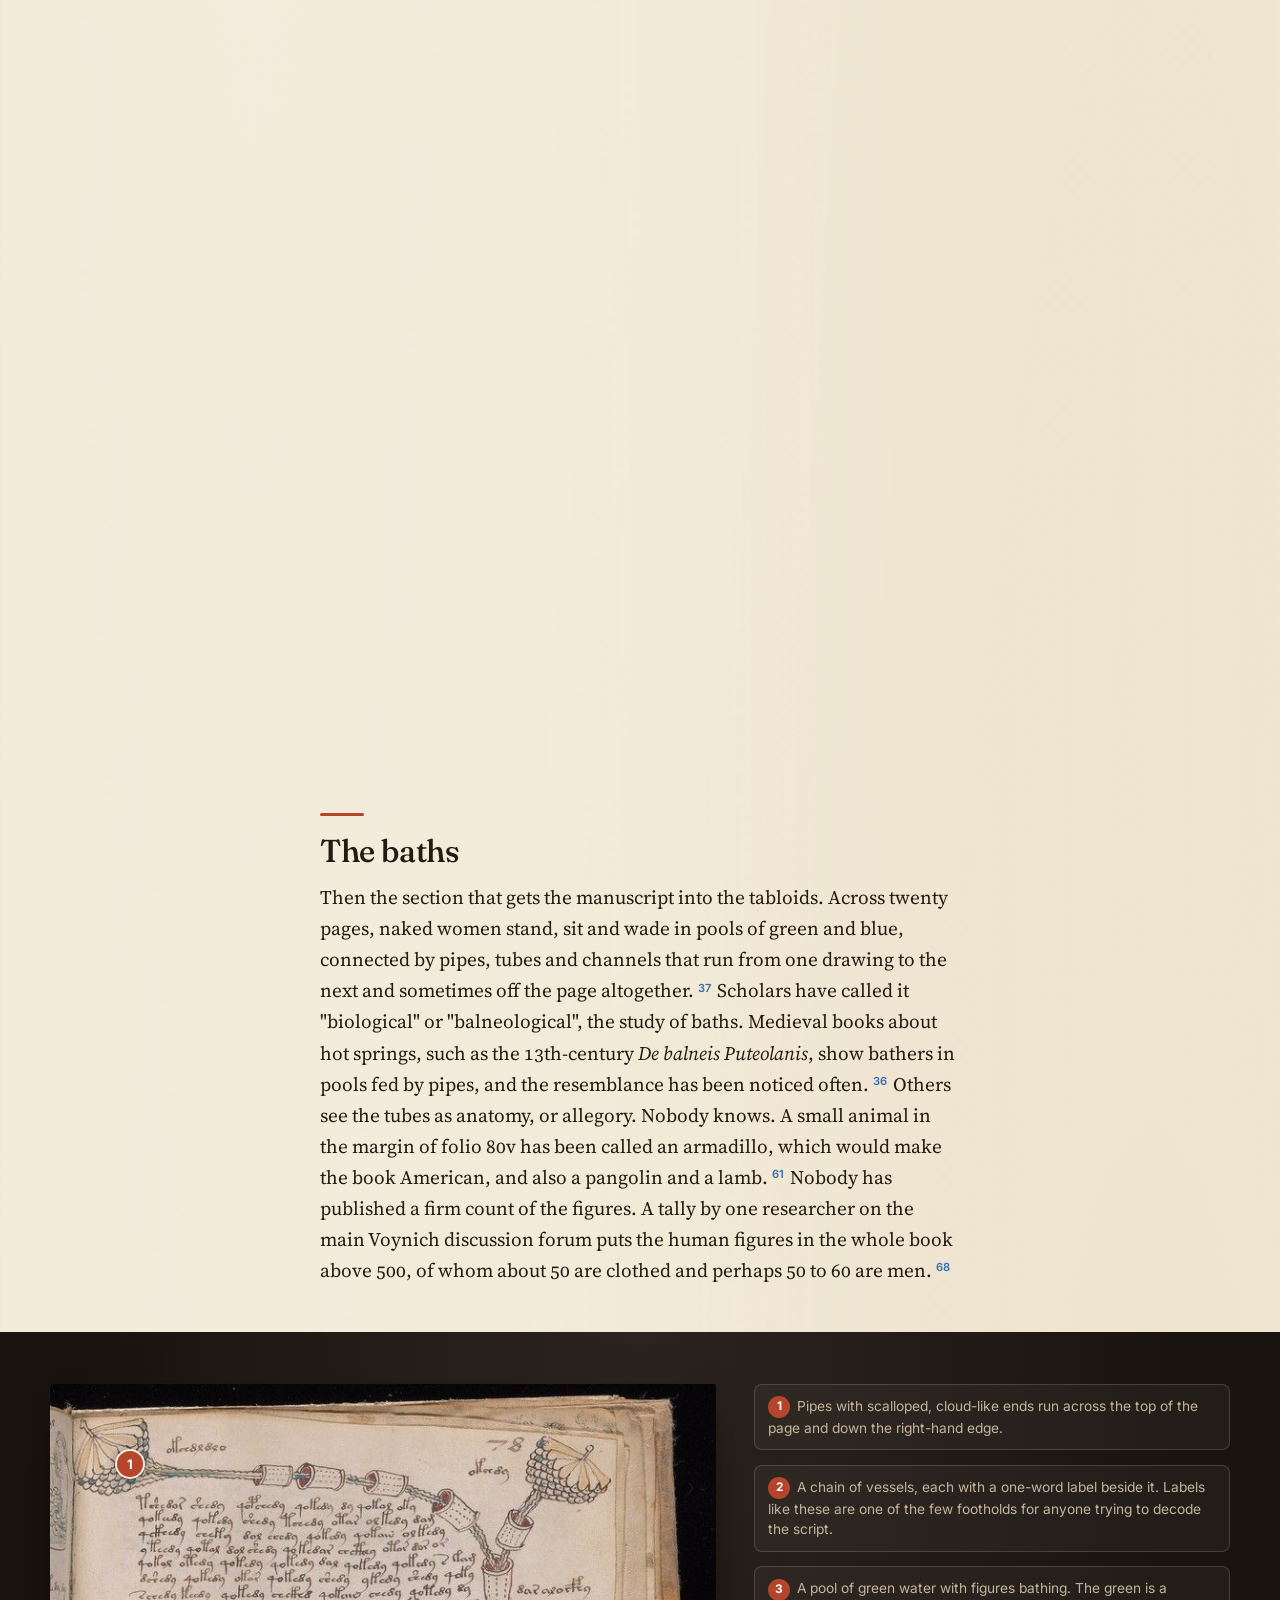
==== commit 7a2c47fa: "Lifespan chart: honest about what the date proves; legend; clickable rows with claim and counter-evi" ====
--- a/index.html
+++ b/index.html
@@ -9,7 +9,7 @@
 <link rel="preconnect" href="https://fonts.googleapis.com">
 <link rel="preconnect" href="https://fonts.gstatic.com" crossorigin>
 <link href="https://fonts.googleapis.com/css2?family=Fraunces:ital,opsz,wght,SOFT,WONK@0,9..144,300..700,0..100,0..1;1,9..144,300..700,0..100,0..1&family=Source+Serif+4:ital,opsz,wght@0,8..60,400;0,8..60,600;1,8..60,400&family=Inter:wght@400;600;700&display=swap" rel="stylesheet">
-<link rel="stylesheet" href="css/style.css?v=4">
+<link rel="stylesheet" href="css/style.css?v=6">
 <link rel="icon" href="data:image/svg+xml,%3Csvg xmlns='http://www.w3.org/2000/svg' viewBox='0 0 32 32'%3E%3Crect width='32' height='32' rx='6' fill='%23241a12'/%3E%3Ccircle cx='16' cy='16' r='9' fill='none' stroke='%23d4a84b' stroke-width='2.5'/%3E%3Ccircle cx='16' cy='16' r='3' fill='%23d4a84b'/%3E%3C/svg%3E">
 </head>
 <body>
@@ -119,24 +119,39 @@
     <h3>How old it is</h3>
     <p>The same documentary paid for the test that changed everything. Greg Hodgins at the University of Arizona cut four slivers of parchment, each about a millimetre by six, from four different leaves, and dated them by radiocarbon. All four agreed. The calves died between 1404 and 1438, with 95% probability.<sup class="cite"><a href="#src-6">6</a></sup><sup class="cite"><a href="#src-7">7</a></sup></p>
     <p>Two cautions, both from the people who did the work. First, the date is for the skin, not the ink: carbon dating cannot say when someone wrote on it, only that the parchment came first.<sup class="cite"><a href="#src-6">6</a></sup> Second, the materials and handwriting are all consistent with the early 15th century, so the simplest reading is that the book was made then.<sup class="cite"><a href="#src-8">8</a></sup><sup class="cite"><a href="#src-20">20</a></sup> But a determined sceptic can still say: someone could have found blank old vellum later. Keep that in mind when we get to the hoax theories. (The Beinecke's own highlights page, for what it is worth, still carries its pre-2009 guess of the late 15th or 16th century.<sup class="cite"><a href="#src-58">58</a></sup>)</p>
-    <p>The date does more than fix an age. It is a test that every proposed author has to pass, and most of the famous names fail it at a glance.</p>
+    <p>The date does more than fix an age. It is a test that every proposed author has to pass. One famous name fails it outright; the rest have to explain how they came by century-old blank calfskin.</p>
   </div>
 
   <figure class="wide lives reveal" style="--b0:1404;--b1:1438" aria-labelledby="lives-title">
     <div class="title" id="lives-title">Who could have written it?</div>
-    <div class="sub">The lifespans of the people most often named as the author, set against the <b>34 years in which the parchment was made</b>. Anyone born after the calves died cannot have written the book, whatever they did later.</div>
+    <div class="sub">The people most often named as the author, with their lifespans set against the <b>34 years in which the calfskin was made</b>. The date rules out anyone who died before it. It does not, on its own, rule out anyone born after it: a later writer could in theory have found a stock of blank century-old calfskin. It does make them a poor bet, and the handwriting, ink and paint all point to the early 15th century too. Tap a row for the claim and the evidence against it.</div>
+    <div class="legend" aria-label="Key"><span><i style="background:var(--ochre)"></i>Named as author</span><span><i style="background:var(--gold)"></i>Named as owner</span><span><i style="background:var(--ink-3)"></i>Not a person: a tool used in a hoax theory</span><span><i style="background:color-mix(in srgb, var(--copper) 45%, var(--paper))"></i>The parchment, 1404–1438</span></div>
+    <div class="body">
+    <div class="chart-side">
     <div class="axis"><div class="who"></div><div class="ticks"><span style="left:0%">1200</span><span style="left:13.33%">1300</span><span style="left:26.67%">1400</span><span style="left:40%">1500</span><span style="left:53.33%">1600</span><span style="left:66.67%">1700</span><span style="left:80%">1800</span><span style="left:93.33%">1900</span></div></div>
     <div class="rows">
       <div class="band"><span>The parchment, 1404–1438</span></div>
-      <div class="row" style="--a:1219;--b:1292"><div class="who"><b>Roger Bacon</b><small>English friar and natural philosopher</small></div><div class="track"><div class="bar"></div><div class="verdict"><b>Died 1292.</b> A century too early.</div></div></div>
-      <div class="row" style="--a:1452;--b:1519"><div class="who"><b>Leonardo da Vinci</b><small>Also named, now and then</small></div><div class="track"><div class="bar"></div><div class="verdict"><b>Born 1452.</b> The calves were dead before he was alive.</div></div></div>
-      <div class="row" style="--a:1527;--b:1609"><div class="who"><b>John Dee</b><small>Elizabeth I's astrologer</small></div><div class="track"><div class="bar"></div><div class="verdict"><b>Born 1527.</b> Could not have written it.</div></div></div>
-      <div class="row" style="--a:1550;--b:1550"><div class="who"><b>The Cardan grille</b><small>The hoax tool in Rugg's theory</small></div><div class="track"><div class="bar tool"></div><div class="verdict"><b>Described 1550.</b> A century after the skin.</div></div></div>
-      <div class="row" style="--a:1555;--b:1597"><div class="who"><b>Edward Kelley</b><small>Dee's medium, a convicted forger</small></div><div class="track"><div class="bar"></div><div class="verdict"><b>Born 1555.</b> Same problem.</div></div></div>
-      <div class="row" style="--a:1552;--b:1612"><div class="who"><b>Rudolf II</b><small>Holy Roman Emperor</small></div><div class="track"><div class="bar ok"></div><div class="verdict"><b>Could have owned it.</b> Could not have made it.</div></div></div>
-      <div class="row" style="--a:1865;--b:1930"><div class="who"><b>Wilfrid Voynich</b><small>The dealer who found it</small></div><div class="track"><div class="bar"></div><div class="verdict flip"><b>Only a forger with old blank skin.</b></div></div></div>
-    </div>
-    <figcaption class="foot">Carbon date from the University of Arizona, 95% probability.<sup class="cite"><a href="#src-6">6</a></sup><sup class="cite"><a href="#src-7">7</a></sup> The Cardan grille is not a person but a tool: the card with holes that Gordon Rugg used to show how structured gibberish could be made quickly, and which was not described until 1550.<sup class="cite"><a href="#src-25">25</a></sup> Birth and death dates are the standard ones.</figcaption>
+      <div class="row" role="button" tabindex="0" aria-expanded="false" aria-controls="lv-bacon" style="--a:1219;--b:1292"><div class="who"><b>Roger Bacon</b><small>c.1219–1292. English friar and natural philosopher</small></div><div class="track"><div class="bar"></div><div class="verdict"><b>Ruled out.</b> Dead a century before the skin.</div></div></div>
+      <div class="row" role="button" tabindex="0" aria-expanded="false" aria-controls="lv-leonardo" style="--a:1452;--b:1519"><div class="who"><b>Leonardo da Vinci</b><small>1452–1519. Named now and then</small></div><div class="track"><div class="bar"></div><div class="verdict"><b>Very unlikely.</b> Born after the calves died.</div></div></div>
+      <div class="row" role="button" tabindex="0" aria-expanded="false" aria-controls="lv-dee" style="--a:1527;--b:1609"><div class="who"><b>John Dee</b><small>1527–1609. Elizabeth I's astrologer</small></div><div class="track"><div class="bar"></div><div class="verdict"><b>Very unlikely.</b> A century too late.</div></div></div>
+      <div class="row" role="button" tabindex="0" aria-expanded="false" aria-controls="lv-kelley" style="--a:1555;--b:1597"><div class="who"><b>Edward Kelley</b><small>1555–1597. Dee's medium, a convicted forger</small></div><div class="track"><div class="bar"></div><div class="verdict"><b>Very unlikely.</b> Same problem.</div></div></div>
+      <div class="row" role="button" tabindex="0" aria-expanded="false" aria-controls="lv-rudolf" style="--a:1552;--b:1612"><div class="who"><b>Rudolf II</b><small>1552–1612. Holy Roman Emperor</small></div><div class="track"><div class="bar ok"></div><div class="verdict"><b>Possible owner,</b> on one letter's word.</div></div></div>
+      <div class="row" role="button" tabindex="0" aria-expanded="false" aria-controls="lv-grille" style="--a:1550;--b:1550"><div class="who"><b>The Cardan grille</b><small>Invented 1550. A card with holes, used in one hoax theory</small></div><div class="track"><div class="bar tool"></div><div class="verdict"><b>Anachronism.</b> A century after the skin.</div></div></div>
+      <div class="row" role="button" tabindex="0" aria-expanded="false" aria-controls="lv-voynich" style="--a:1865;--b:1930"><div class="who"><b>Wilfrid Voynich</b><small>1865–1930. The dealer who found it</small></div><div class="track"><div class="bar"></div><div class="verdict flip"><b>Very unlikely.</b> He would have needed old blank skin.</div></div></div>
+    </div>
+    </div>
+    <aside class="panel" aria-live="polite">
+      <div class="detail show" id="lv-intro"><h4>The claims</h4><p>Seven names come up again and again. Tap one to see who first proposed it, and what stands against it.</p></div>
+      <div class="detail" id="lv-bacon"><h4>Roger Bacon</h4><p class="claim"><b>The claim.</b> The oldest one. Marci's 1665 letter says Rudolf II believed the book was Bacon's; Voynich and William Romaine Newbold revived the idea in 1921, with Newbold claiming to have read Bacon's microscope notes in it.<sup class="cite"><a href="#src-9">9</a></sup><sup class="cite"><a href="#src-17">17</a></sup></p><p><b>Against it.</b> Bacon died in 1292. The calfskin was made more than a century later. Newbold's decipherment was shown in 1931 to be built on cracks in the ink and an anagram step that could produce any text.<sup class="cite"><a href="#src-6">6</a></sup><sup class="cite"><a href="#src-17">17</a></sup></p><span class="status contested">Ruled out</span></div>
+      <div class="detail" id="lv-leonardo"><h4>Leonardo da Vinci</h4><p class="claim"><b>The claim.</b> Raised from time to time, usually on the strength of the plants and the left-handed look of some strokes; the Guardian's report notes it among the attributions.<sup class="cite"><a href="#src-1">1</a></sup></p><p><b>Against it.</b> He was born in 1452, at least 14 years after the latest date for the skin. He would have had to write, as a child or young man, on blank calfskin kept for decades. No document connects him to the book, and the handwriting style is earlier than his.<sup class="cite"><a href="#src-6">6</a></sup><sup class="cite"><a href="#src-20">20</a></sup></p><span class="status contested">Very unlikely</span></div>
+      <div class="detail" id="lv-dee"><h4>John Dee</h4><p class="claim"><b>The claim.</b> Voynich's own theory: that Dee, Elizabeth I's astrologer, carried the book to Rudolf's court in Prague in the 1580s. It rests on a diary entry mentioning 630 ducats and a later remark by Dee's son about a book "all in hieroglyphicks".<sup class="cite"><a href="#src-13">13</a></sup></p><p><b>Against it.</b> The diary entry records Dee paying money, not receiving it; the son's remark was made decades later about a book that is probably a different one; and nothing in Dee's own hand matches the manuscript. As author he is a century too late for the skin.<sup class="cite"><a href="#src-13">13</a></sup><sup class="cite"><a href="#src-6">6</a></sup></p><span class="status contested">Very unlikely</span></div>
+      <div class="detail" id="lv-kelley"><h4>Edward Kelley</h4><p class="claim"><b>The claim.</b> Dee's medium, a man once pilloried for forgery, faked the book to sell to Rudolf. Robert Brumbaugh argued a version of this in the 1970s and Gordon Rugg suggested it in 2004.<sup class="cite"><a href="#src-65">65</a></sup><sup class="cite"><a href="#src-25">25</a></sup></p><p><b>Against it.</b> Born in 1555, he would have needed a stock of blank calfskin 120 years old, and ink, paint and handwriting that all pass as early 15th-century. The 2009 tests found nothing later than that.<sup class="cite"><a href="#src-6">6</a></sup><sup class="cite"><a href="#src-8">8</a></sup></p><span class="status contested">Very unlikely</span></div>
+      <div class="detail" id="lv-rudolf"><h4>Rudolf II</h4><p class="claim"><b>The claim.</b> Not that he wrote it, but that he bought it for 600 ducats. The only evidence is Marci's letter of 1665, relaying what a friend had told him decades earlier.<sup class="cite"><a href="#src-9">9</a></sup></p><p><b>Weighing it.</b> No inventory of Rudolf's collection lists the book, but his chemist signed its first page, so it was at his court. Zandbergen calls the informant credible and the claim unproven.<sup class="cite"><a href="#src-13">13</a></sup><sup class="cite"><a href="#src-15">15</a></sup></p><span class="status hearsay">Possible owner</span></div>
+      <div class="detail" id="lv-grille"><h4>The Cardan grille</h4><p class="claim"><b>The claim.</b> In 2004 Gordon Rugg showed that a table of syllables and a card with holes cut in it, a device the Italian mathematician Girolamo Cardano described in 1550, could churn out Voynich-like gibberish at speed. So the book could be a hoax.<sup class="cite"><a href="#src-25">25</a></sup></p><p><b>Against it.</b> The grille was described a century after the skin was made, so a hoaxer would have needed either old vellum or an unrecorded earlier grille. The method also fails to reproduce particular passages or Currier's two languages. Rugg replied in 2016 that a low-technology hoax can still explain the main statistics.<sup class="cite"><a href="#src-62">62</a></sup><sup class="cite"><a href="#src-35">35</a></sup></p><span class="status contested">Anachronism</span></div>
+      <div class="detail" id="lv-voynich"><h4>Wilfrid Voynich</h4><p class="claim"><b>The claim.</b> The dealer forged it himself around 1912, having the motive, the skills and a convenient secrecy about where it came from. Argued in print since 1986.<sup class="cite"><a href="#src-35">35</a></sup></p><p><b>Against it.</b> The skin is 15th-century, the ink and pigments are medieval, wormholes run through the writing, the scans show no erased earlier text, and three letters from 1639 to 1666 in a Roman archive describe this book. He would have needed all of that to line up by chance. Zandbergen calls it an "unacceptable coincidence".<sup class="cite"><a href="#src-6">6</a></sup><sup class="cite"><a href="#src-8">8</a></sup><sup class="cite"><a href="#src-10">10</a></sup><sup class="cite"><a href="#src-19">19</a></sup><sup class="cite"><a href="#src-35">35</a></sup></p><span class="status contested">Very unlikely</span></div>
+    </aside>
+    </div>
+    <figcaption class="foot">Carbon date from the University of Arizona, 95% probability.<sup class="cite"><a href="#src-6">6</a></sup><sup class="cite"><a href="#src-7">7</a></sup> Birth and death dates are the standard ones.</figcaption>
   </figure>
 
   <div class="prose reveal">
@@ -569,7 +584,7 @@
 <script src="data/folios.js"></script>
 <script src="data/stats.js"></script>
 <script src="data/words.js" defer></script>
-<script src="js/main.js?v=3" defer></script>
+<script src="js/main.js?v=4" defer></script>
 <script src="js/bookmap.js?v=2" defer></script>
 <script src="js/binding.js?v=2" defer></script>
 <script src="js/charts.js?v=2" defer></script>
--- a/css/style.css
+++ b/css/style.css
@@ -248,6 +248,19 @@
 .lives .title { font-family: var(--display); font-weight: 500; font-size: 1.35rem; margin-bottom: 4px; font-variation-settings: "opsz" 30; color: var(--ink); }
 .lives .sub { font-family: var(--ui); font-size: .84rem; color: var(--ink-2); margin-bottom: 18px; max-width: 72ch; line-height: 1.5; }
 .lives .sub b { color: var(--copper); font-weight: 700; }
+.lives .legend { display: flex; gap: 8px 18px; flex-wrap: wrap; font-size: .76rem; color: var(--ink-2); margin: 0 0 14px; }
+.lives .legend span { display: inline-flex; align-items: center; gap: 6px; } .lives .legend i { width: 14px; height: 10px; border-radius: 3px; display: inline-block; }
+.lives .body { display: grid; grid-template-columns: minmax(0, 1fr) 320px; gap: 22px; align-items: start; }
+.lives .chart-side { min-width: 0; }
+.lives .row[role="button"] { cursor: pointer; }
+.lives .row[role="button"]:hover { background: color-mix(in srgb, var(--paper-3) 60%, transparent); }
+.lives .row[aria-expanded="true"] { background: color-mix(in srgb, var(--ochre) 10%, transparent); box-shadow: inset 3px 0 0 var(--ochre); }
+.lives .panel { border: 1px solid var(--rule); border-radius: 10px; background: var(--paper); padding: 14px 16px; font-size: .88rem; line-height: 1.55; min-height: 240px; position: sticky; top: 64px; }
+.lives .panel h4 { margin: 0 0 8px; font-family: var(--display); text-transform: none; letter-spacing: 0; font-size: 1.3rem; font-weight: 500; color: var(--ink); }
+.lives .panel p { margin-bottom: .7em; } .lives .panel .status { margin-left: 0; }
+.lives .panel p.claim { display: block; border: 0; padding: 0; background: none; margin: 0 0 .7em; grid-template-columns: none; }
+.lives .detail { display: none; } .lives .detail.show { display: block; }
+@media (max-width: 900px) { .lives .body { grid-template-columns: 1fr; } .lives .panel { position: static; } }
 .lives .axis { display: grid; grid-template-columns: 190px 1fr; align-items: end; margin-bottom: 6px; padding-top: 4px; }
 .lives .axis .ticks { position: relative; height: 22px; border-bottom: 1px solid var(--rule-strong); }
 .lives .axis .ticks span { position: absolute; bottom: 4px; transform: translateX(-50%); font-size: .72rem; color: var(--ink-2); letter-spacing: .04em; }
@@ -270,6 +283,7 @@
 .lives .foot { font-size: .78rem; color: var(--ink-3); margin-top: 10px; line-height: 1.5; }
 @media (max-width: 700px) {
   .lives .axis, .lives .row { grid-template-columns: 1fr; }
+  .lives .who small { display: block; }
   .lives .axis .who { display: none; }
   .lives .band { left: calc((var(--b0) - var(--from)) / (var(--to) - var(--from)) * 100%); width: calc((var(--b1) - var(--b0)) / (var(--to) - var(--from)) * 100%); }
   .lives { padding: 14px 12px 12px; } .lives .who { padding: 8px 0 0; } .lives .track { height: 40px; } .lives .bar { top: 10px; }
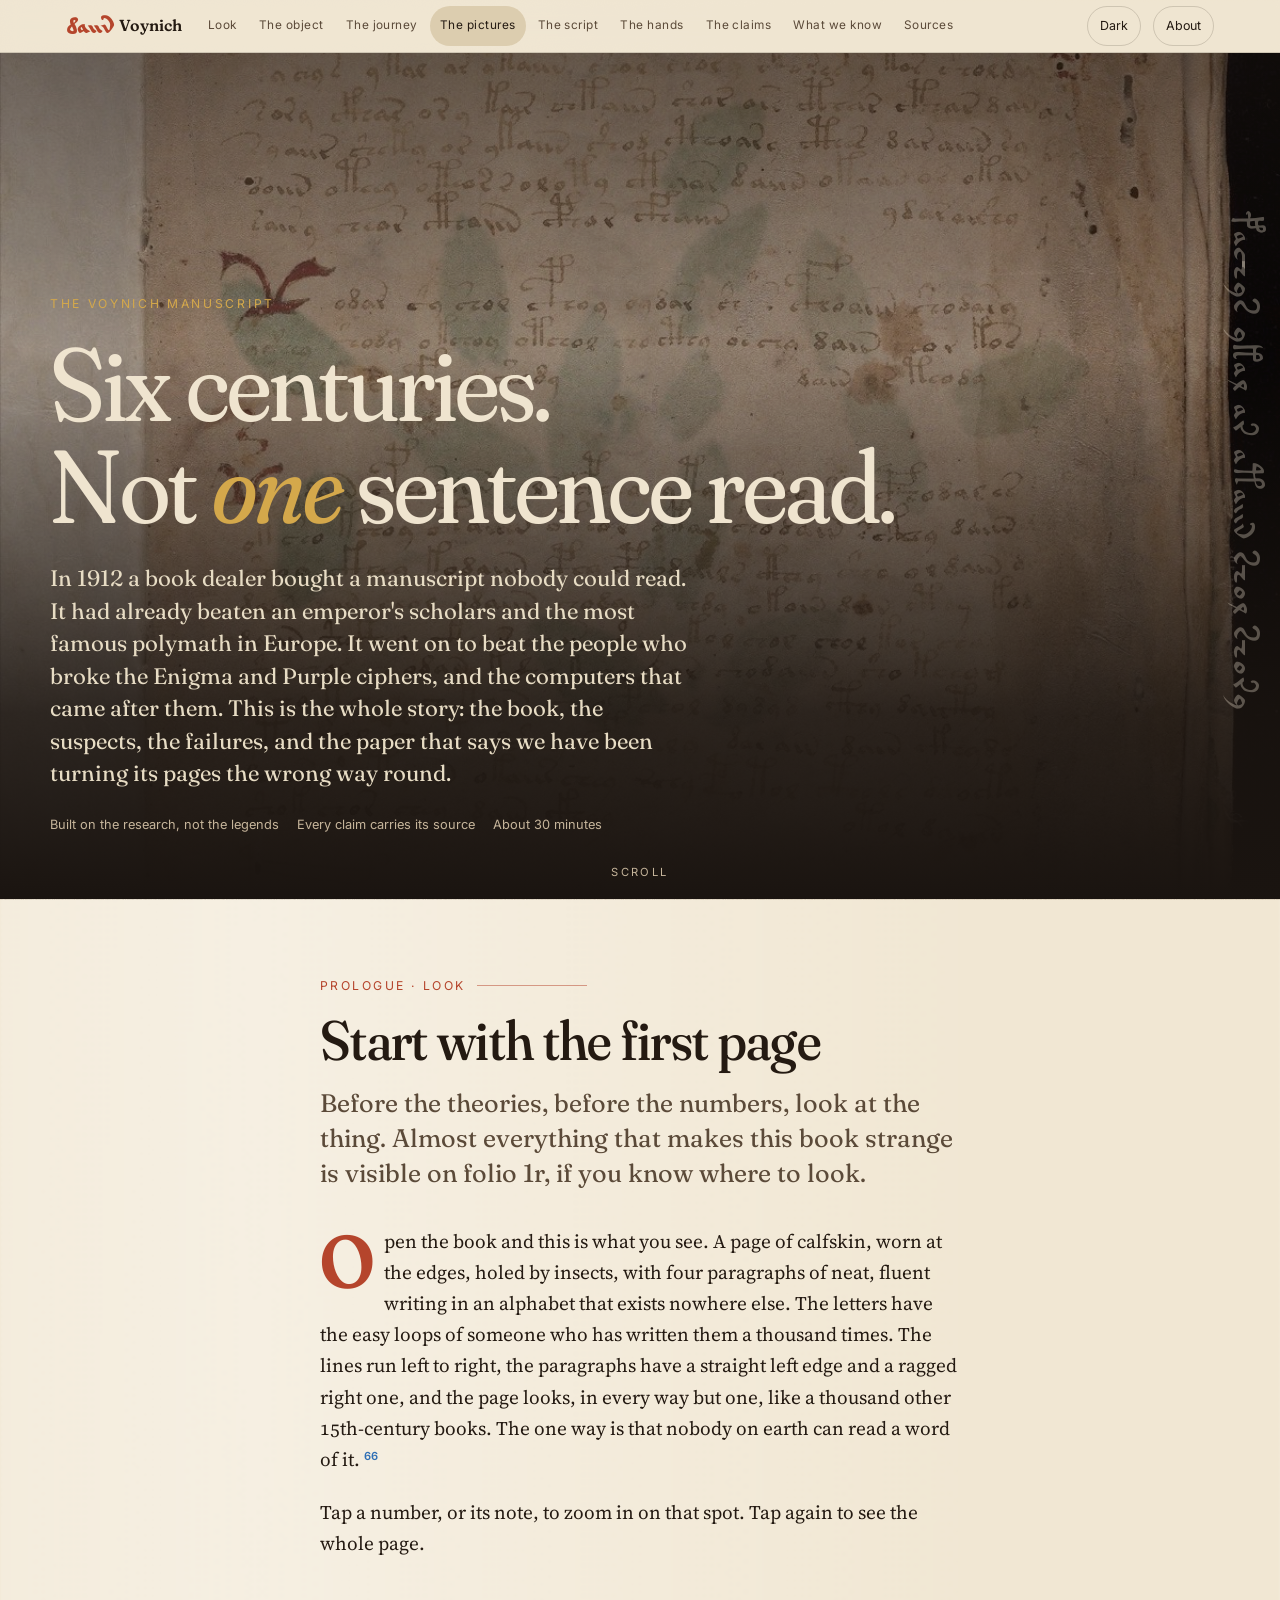
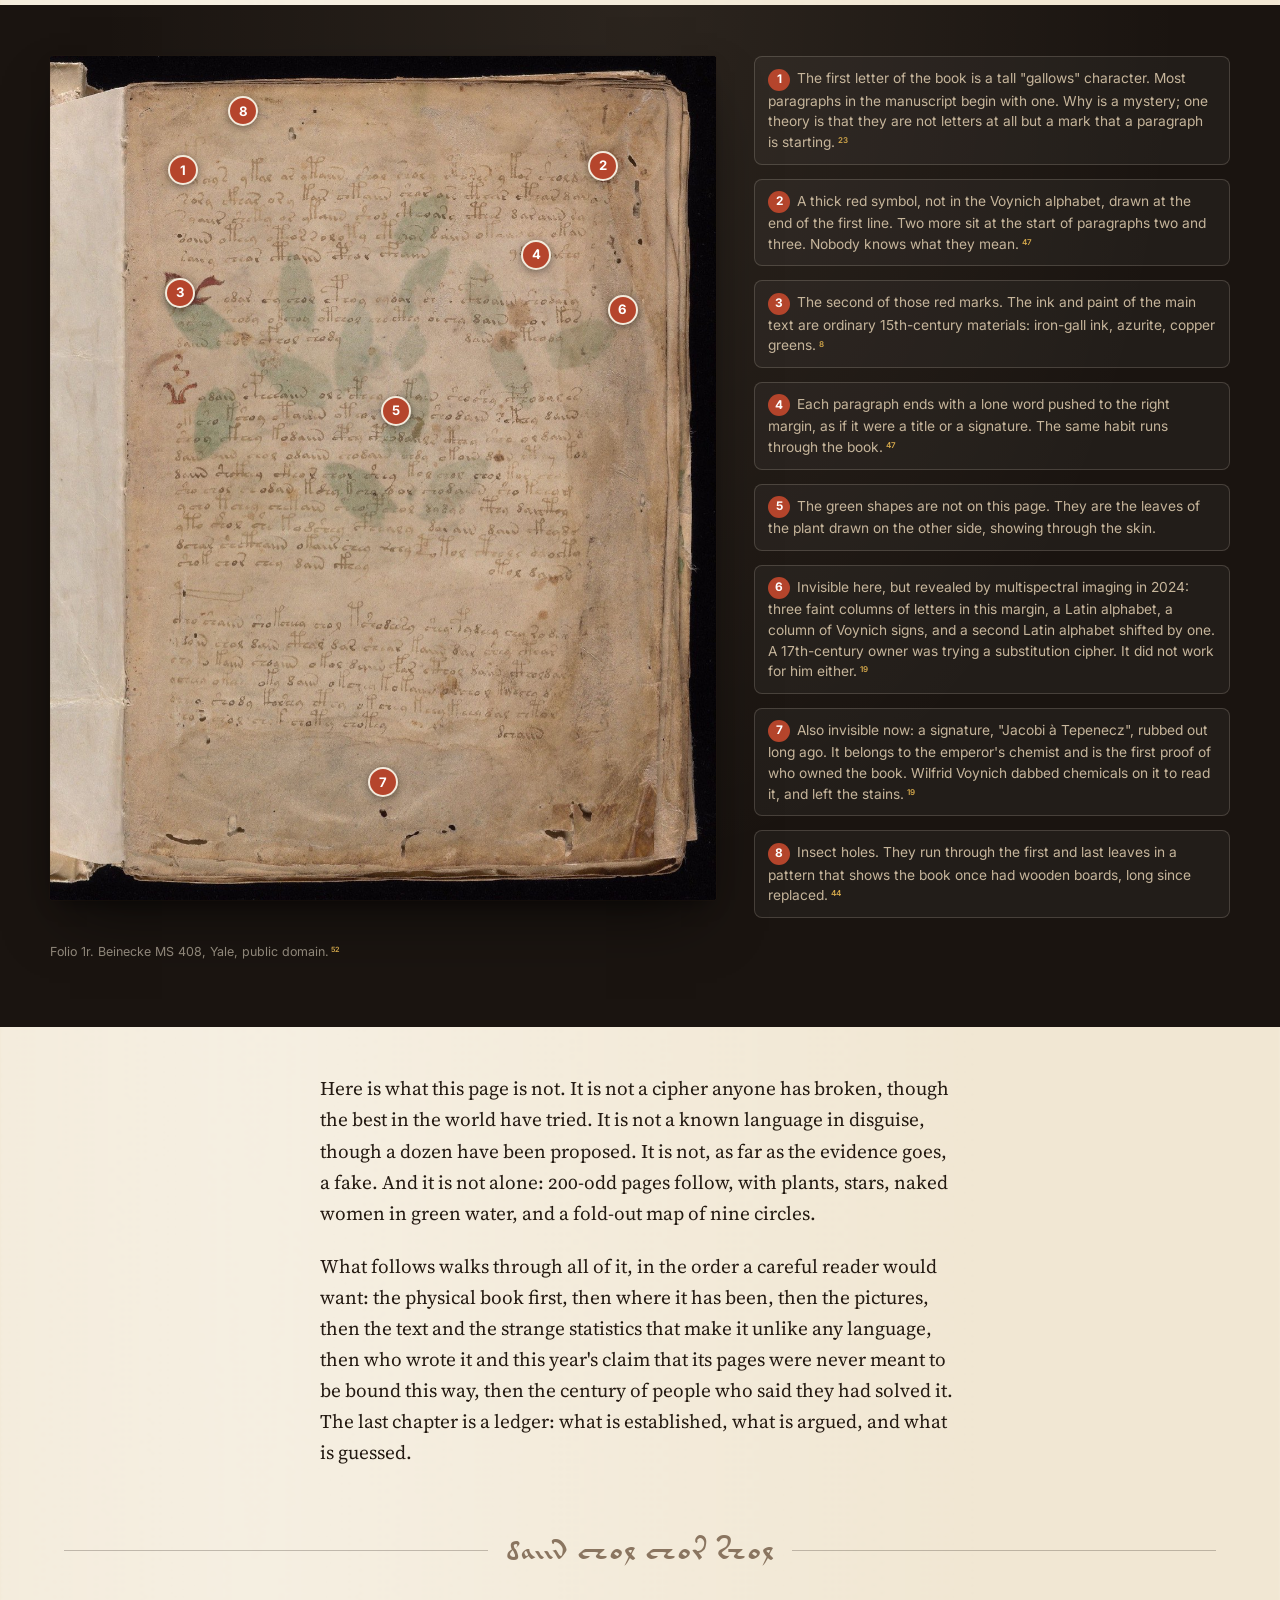
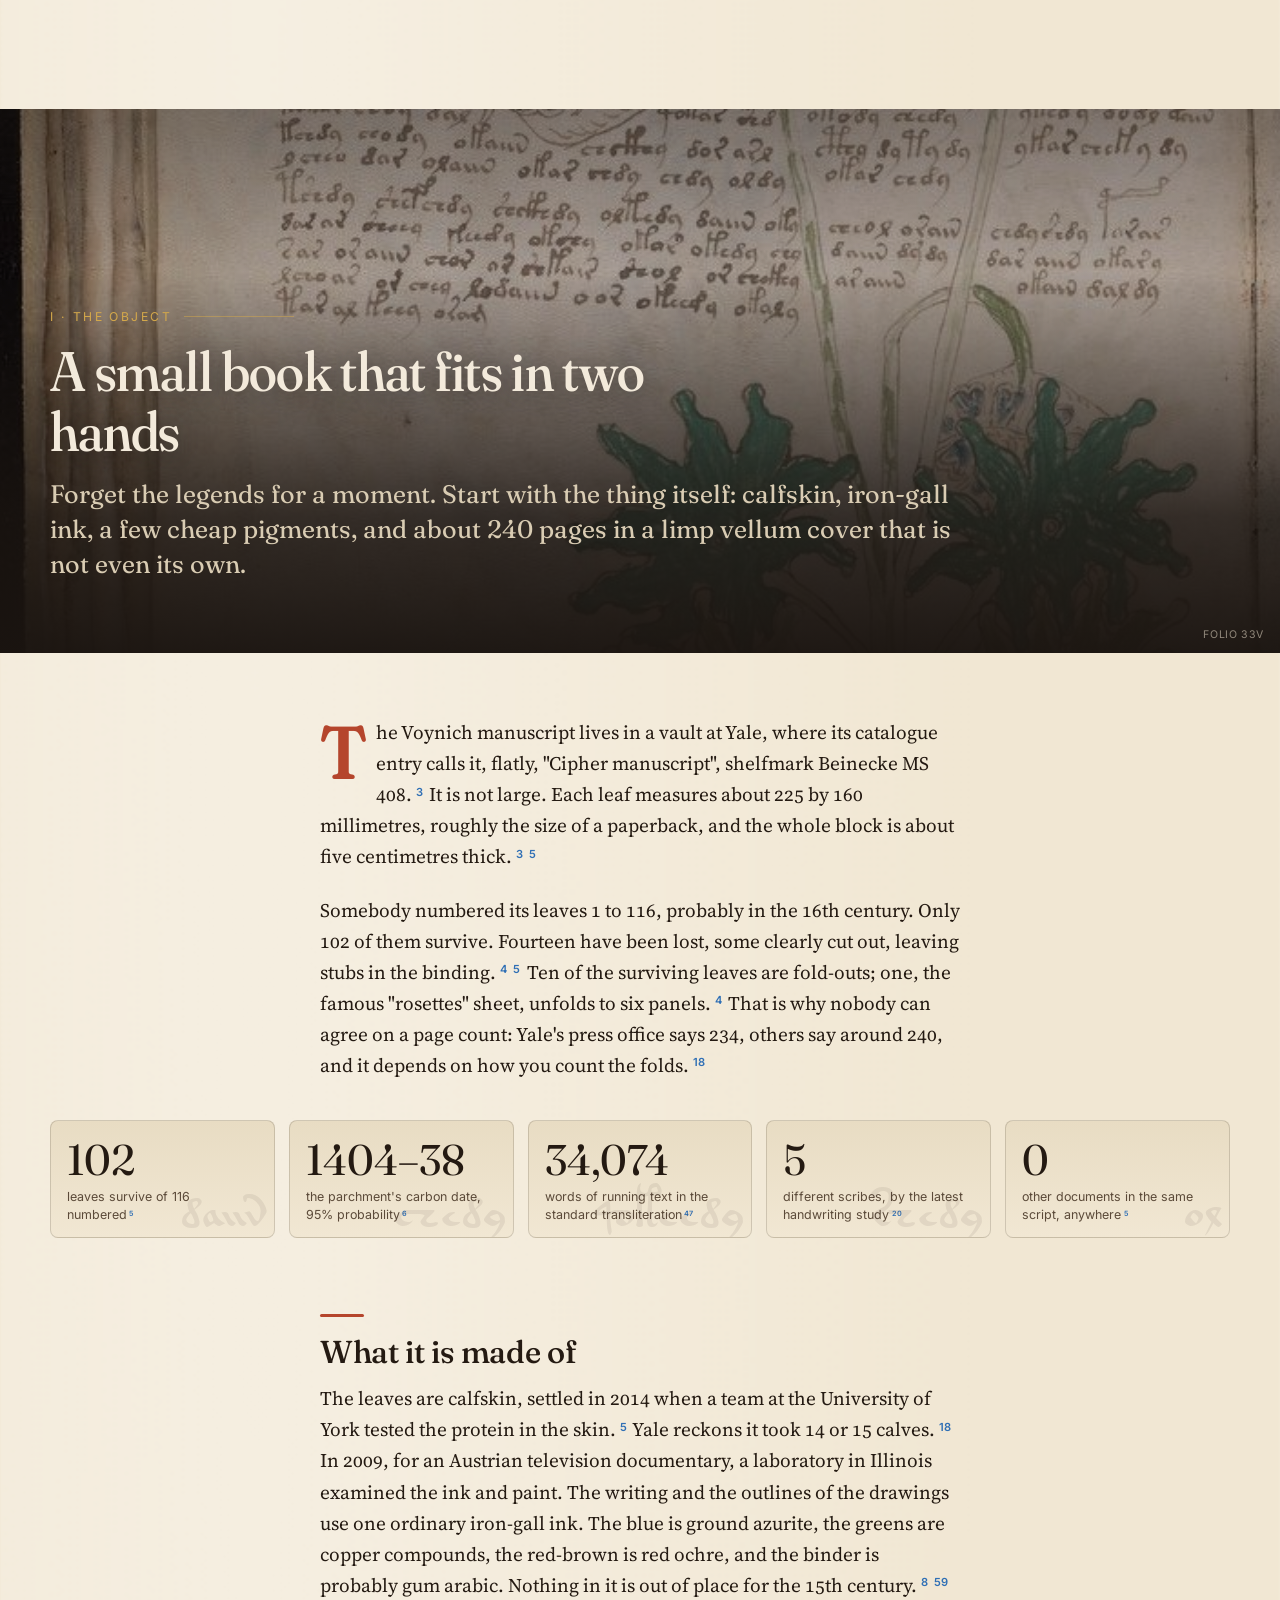
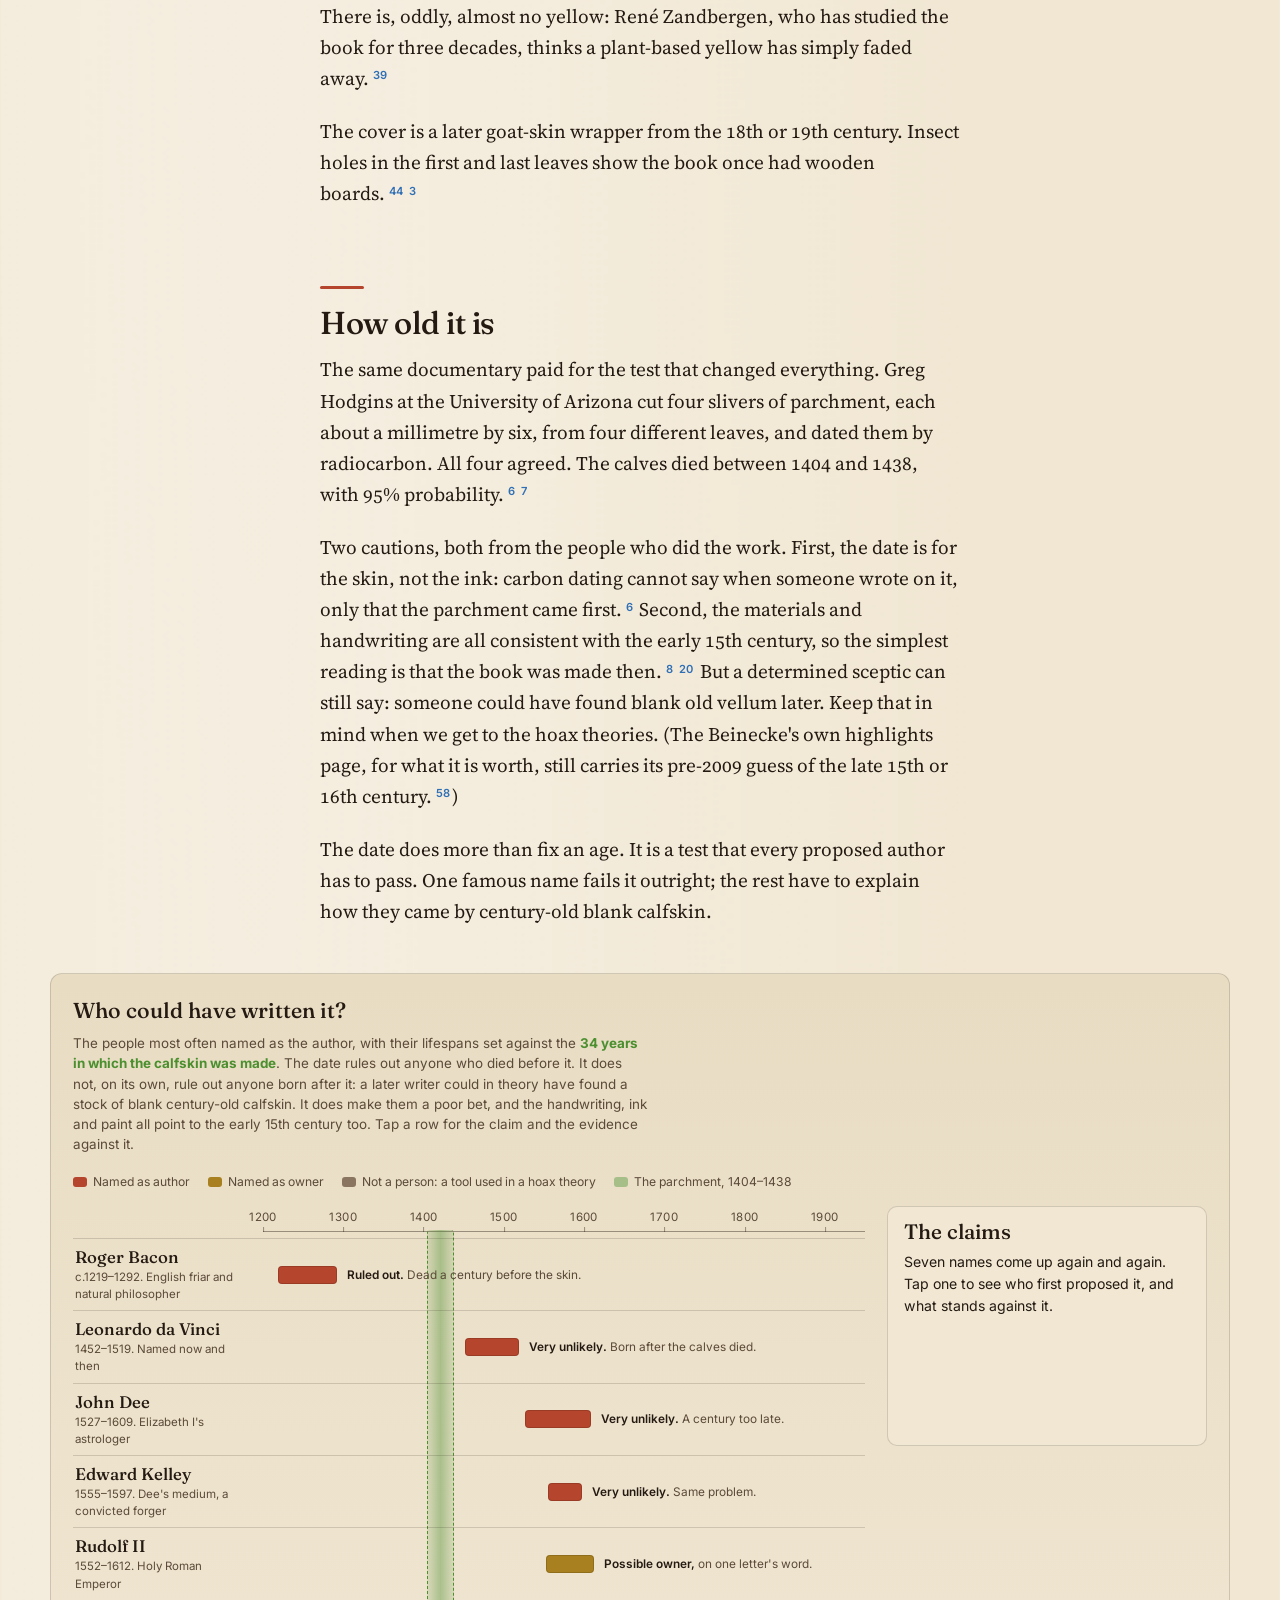
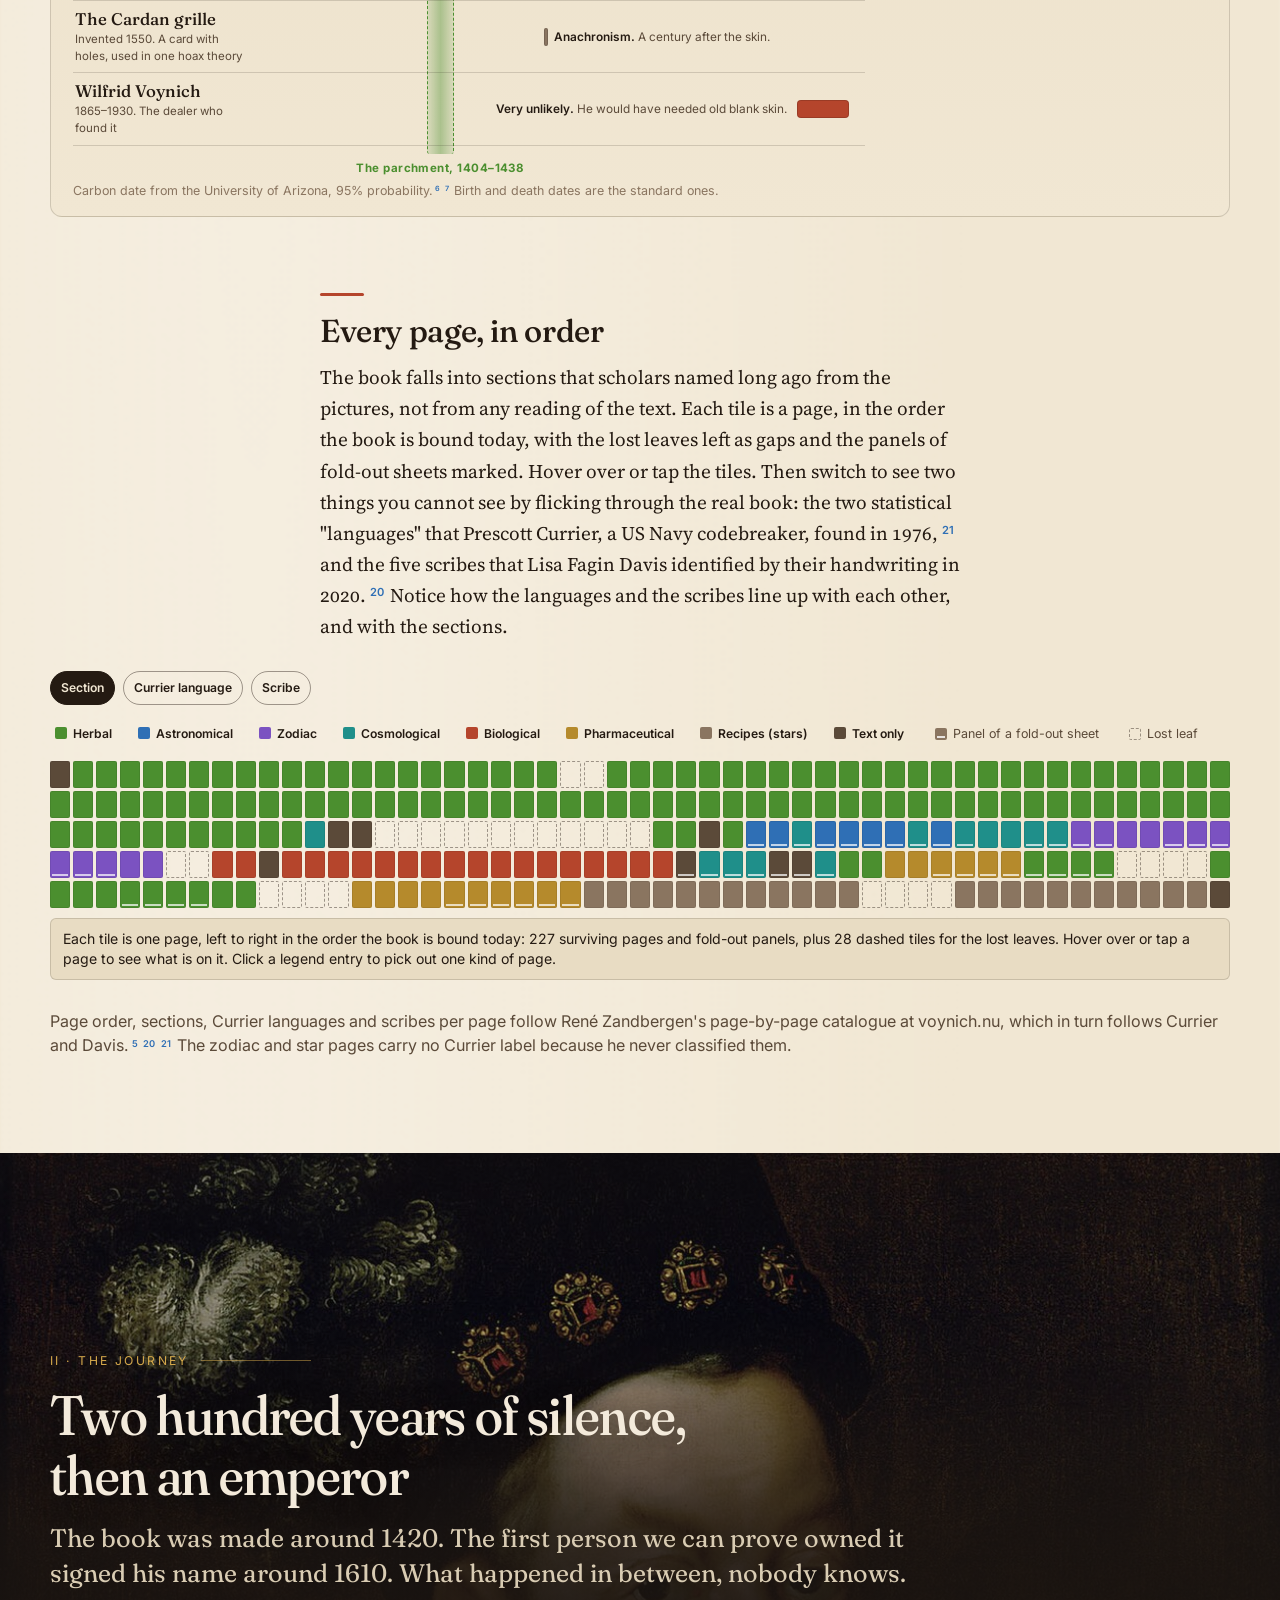
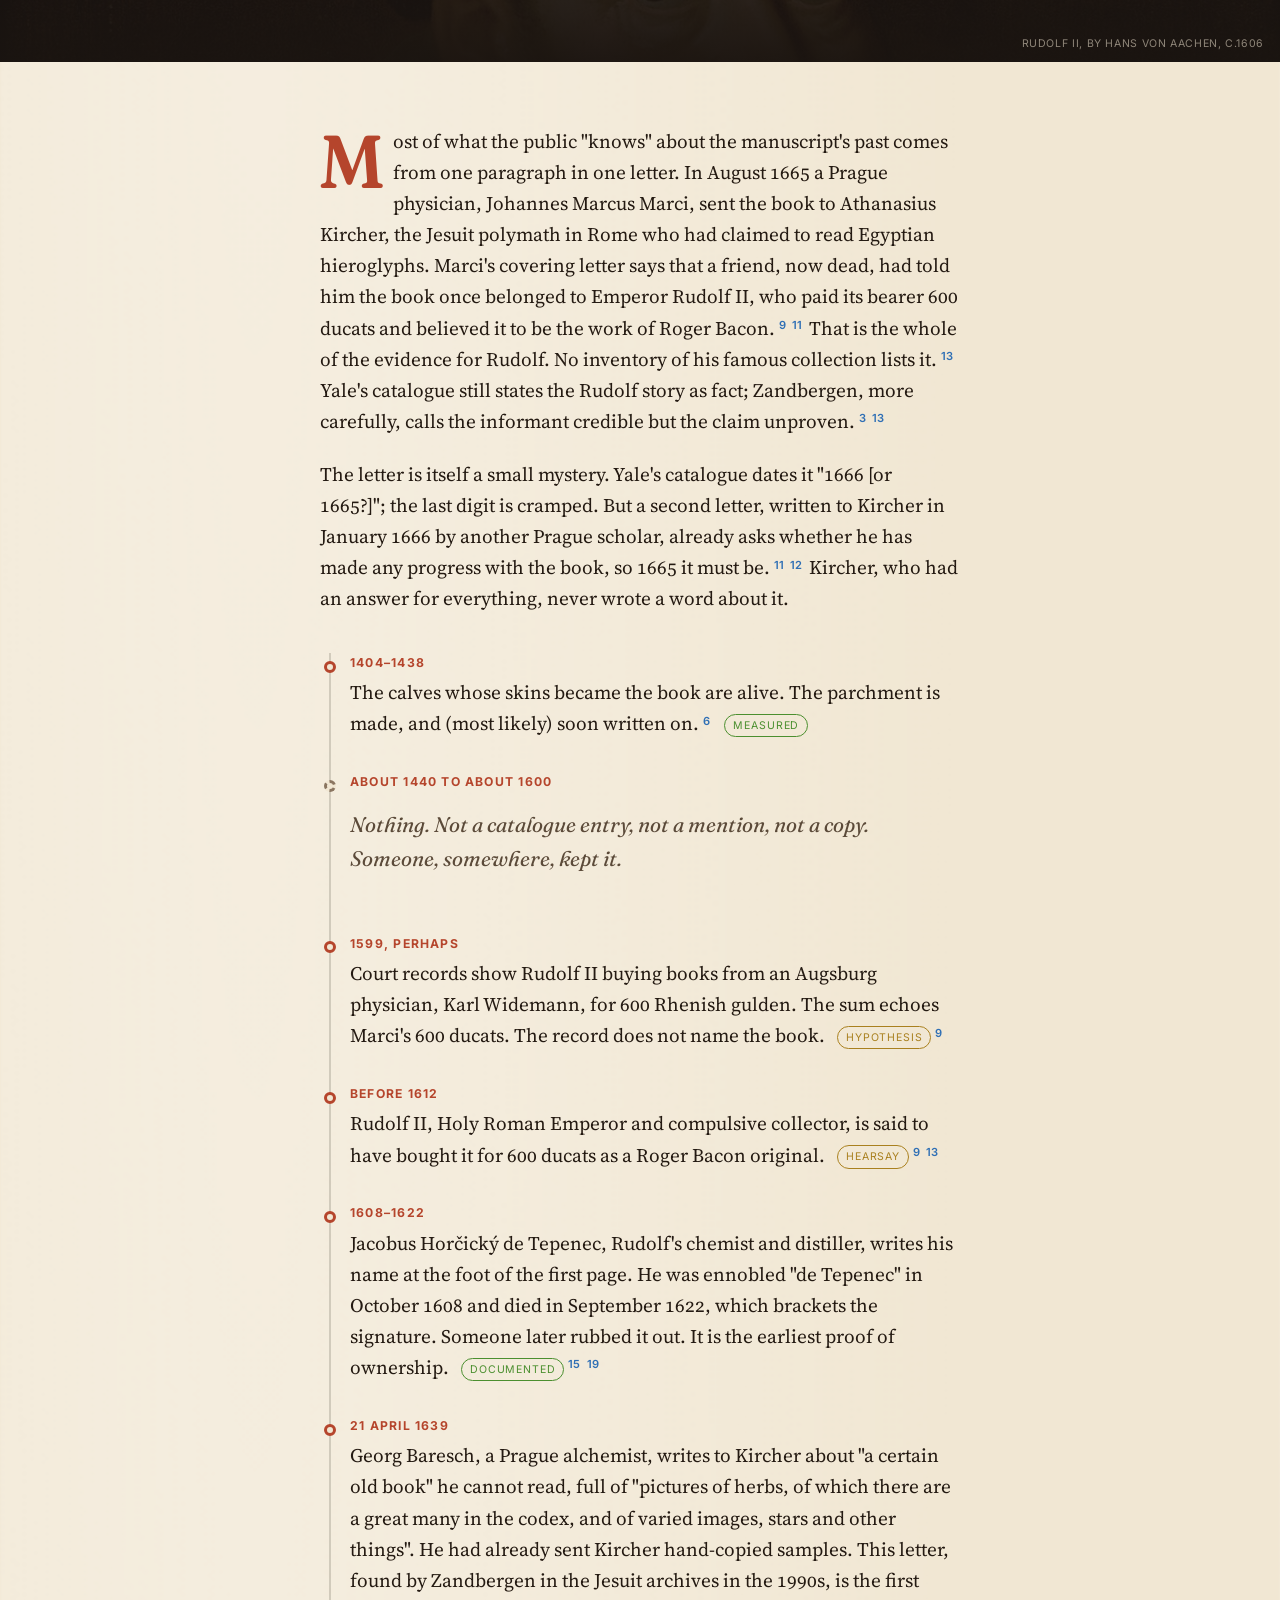
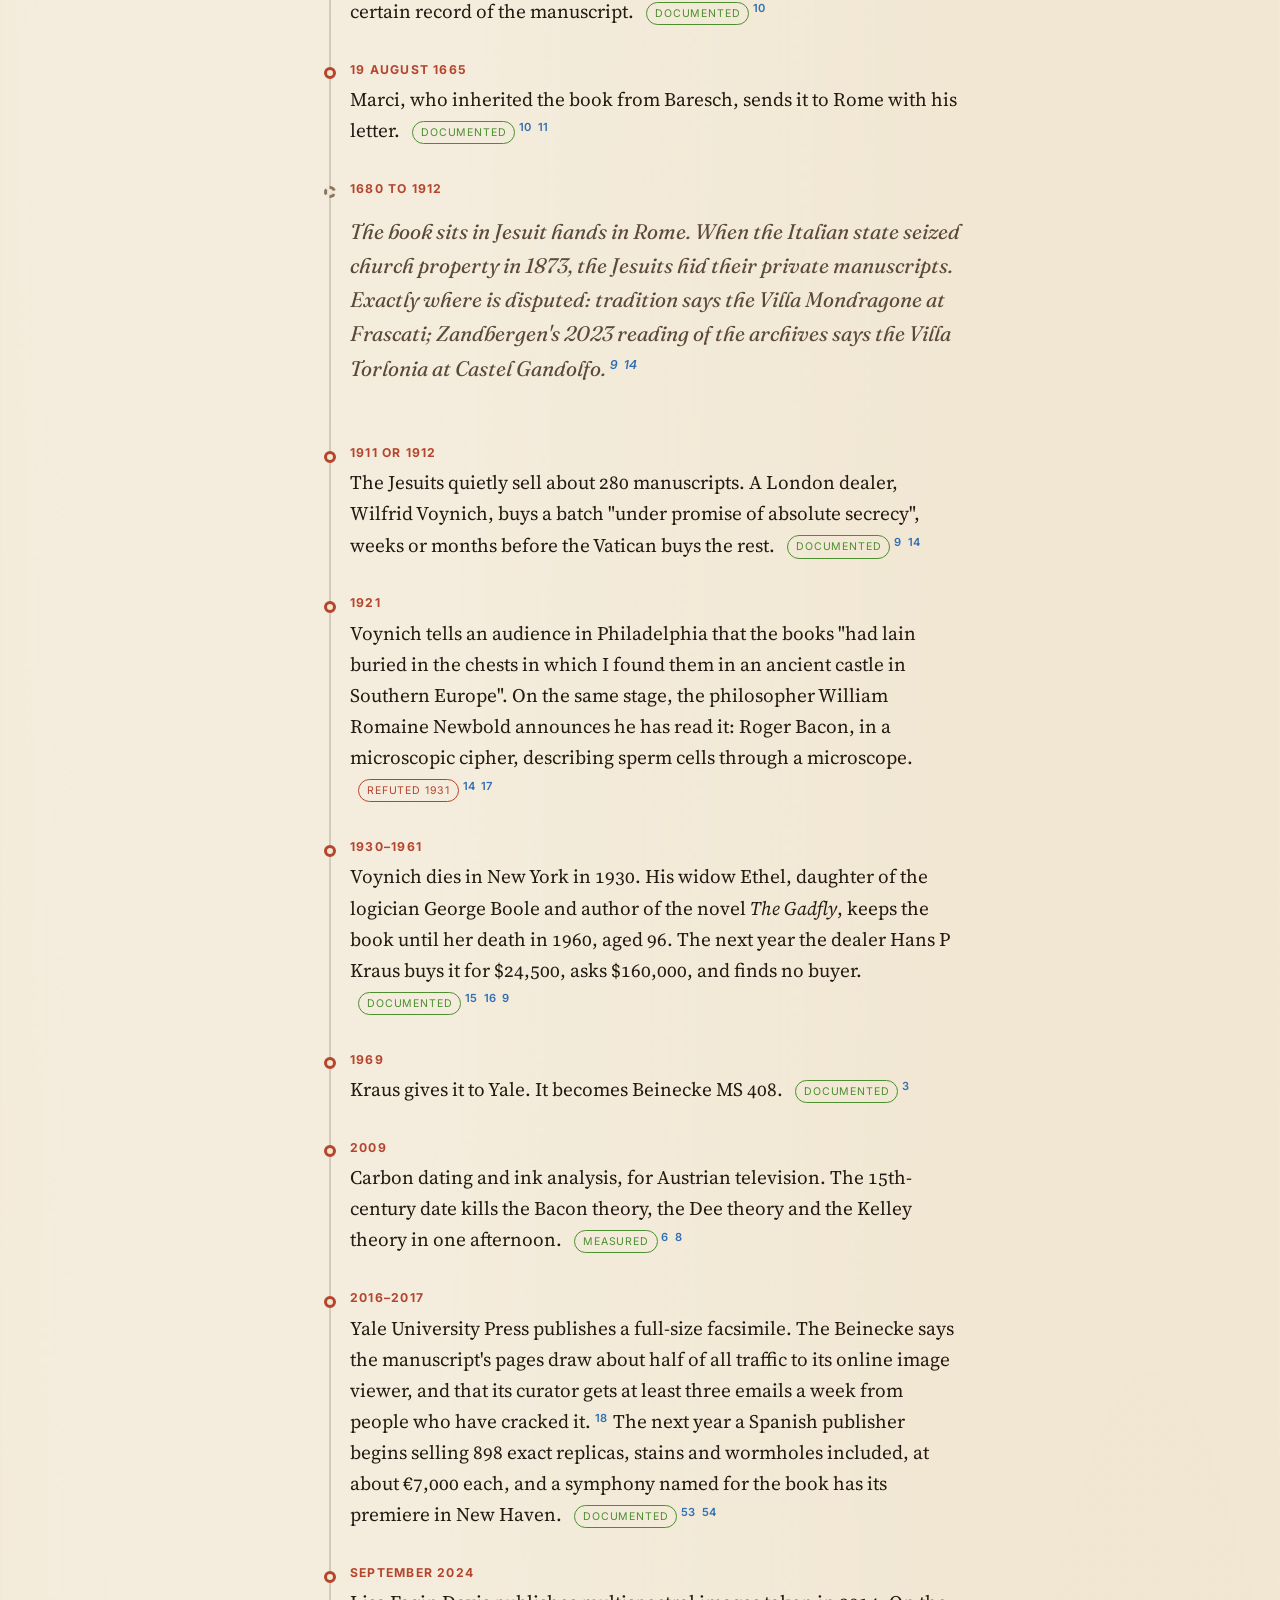
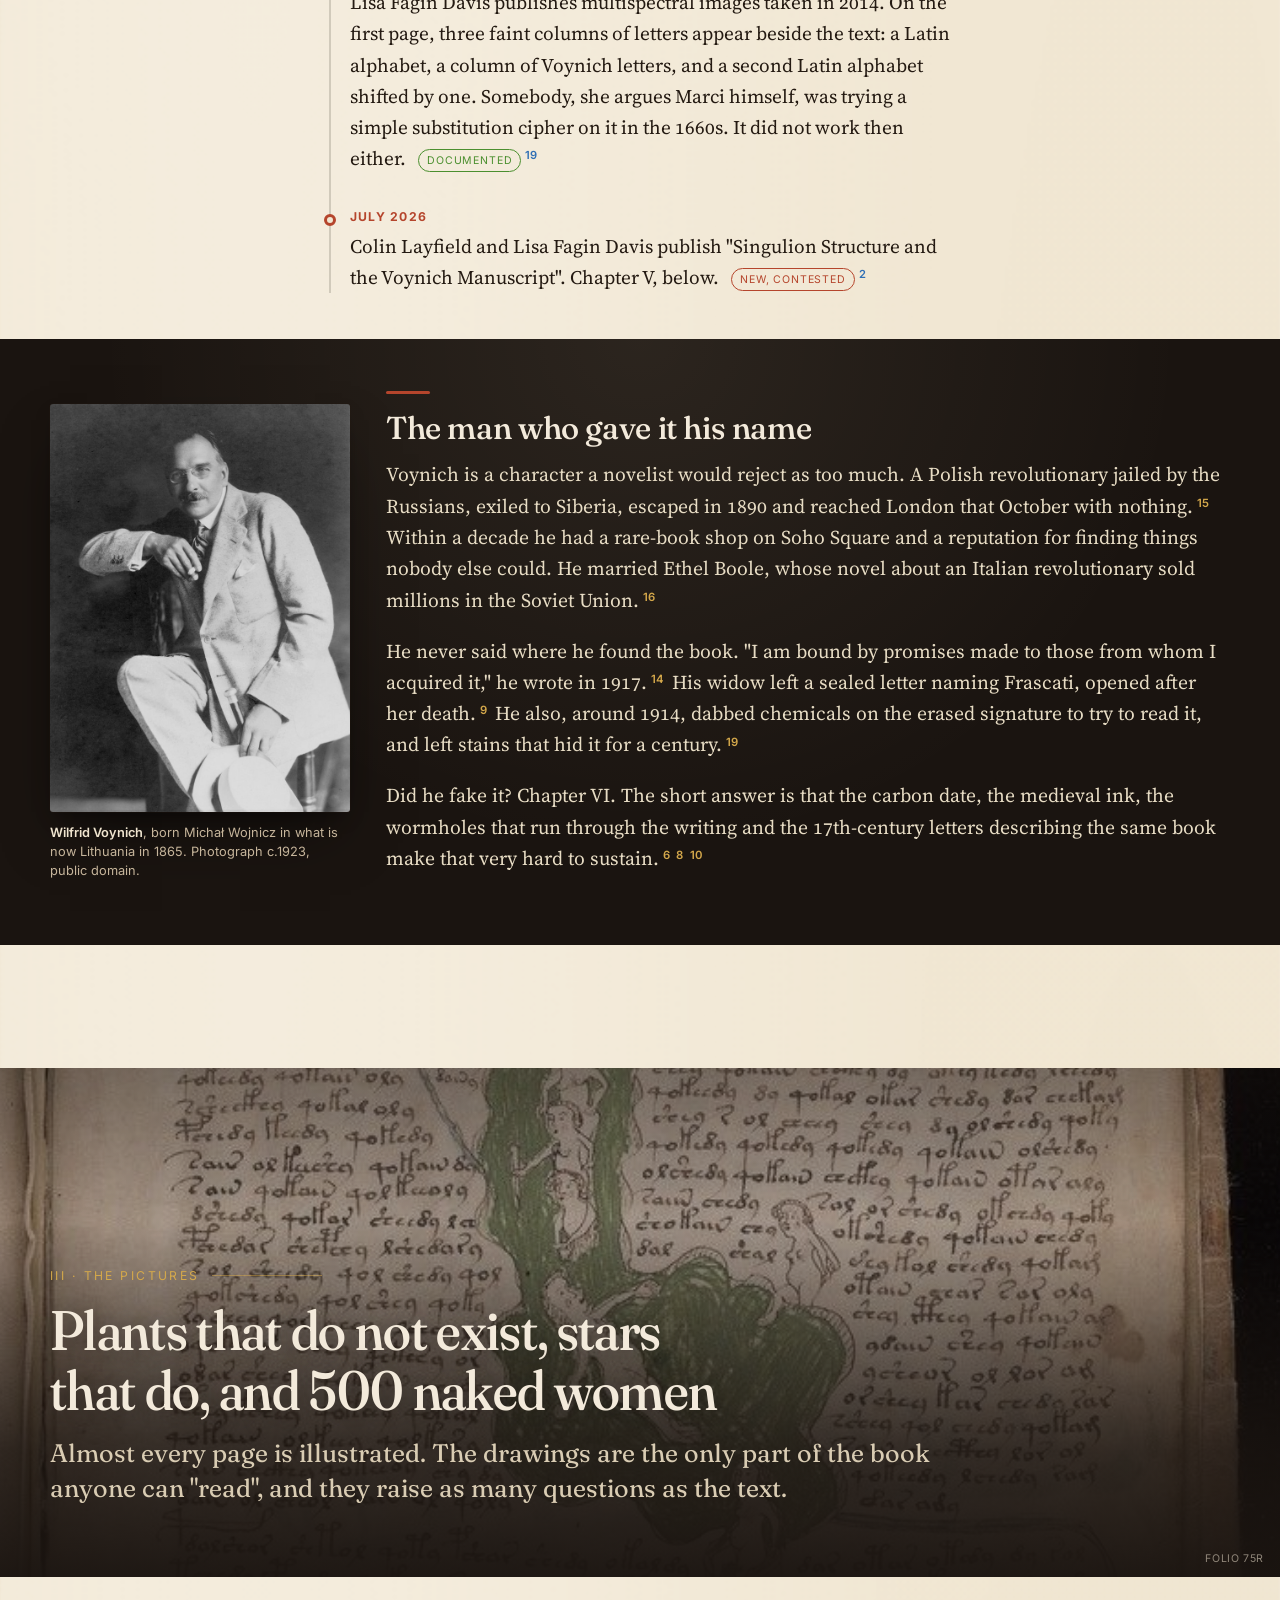
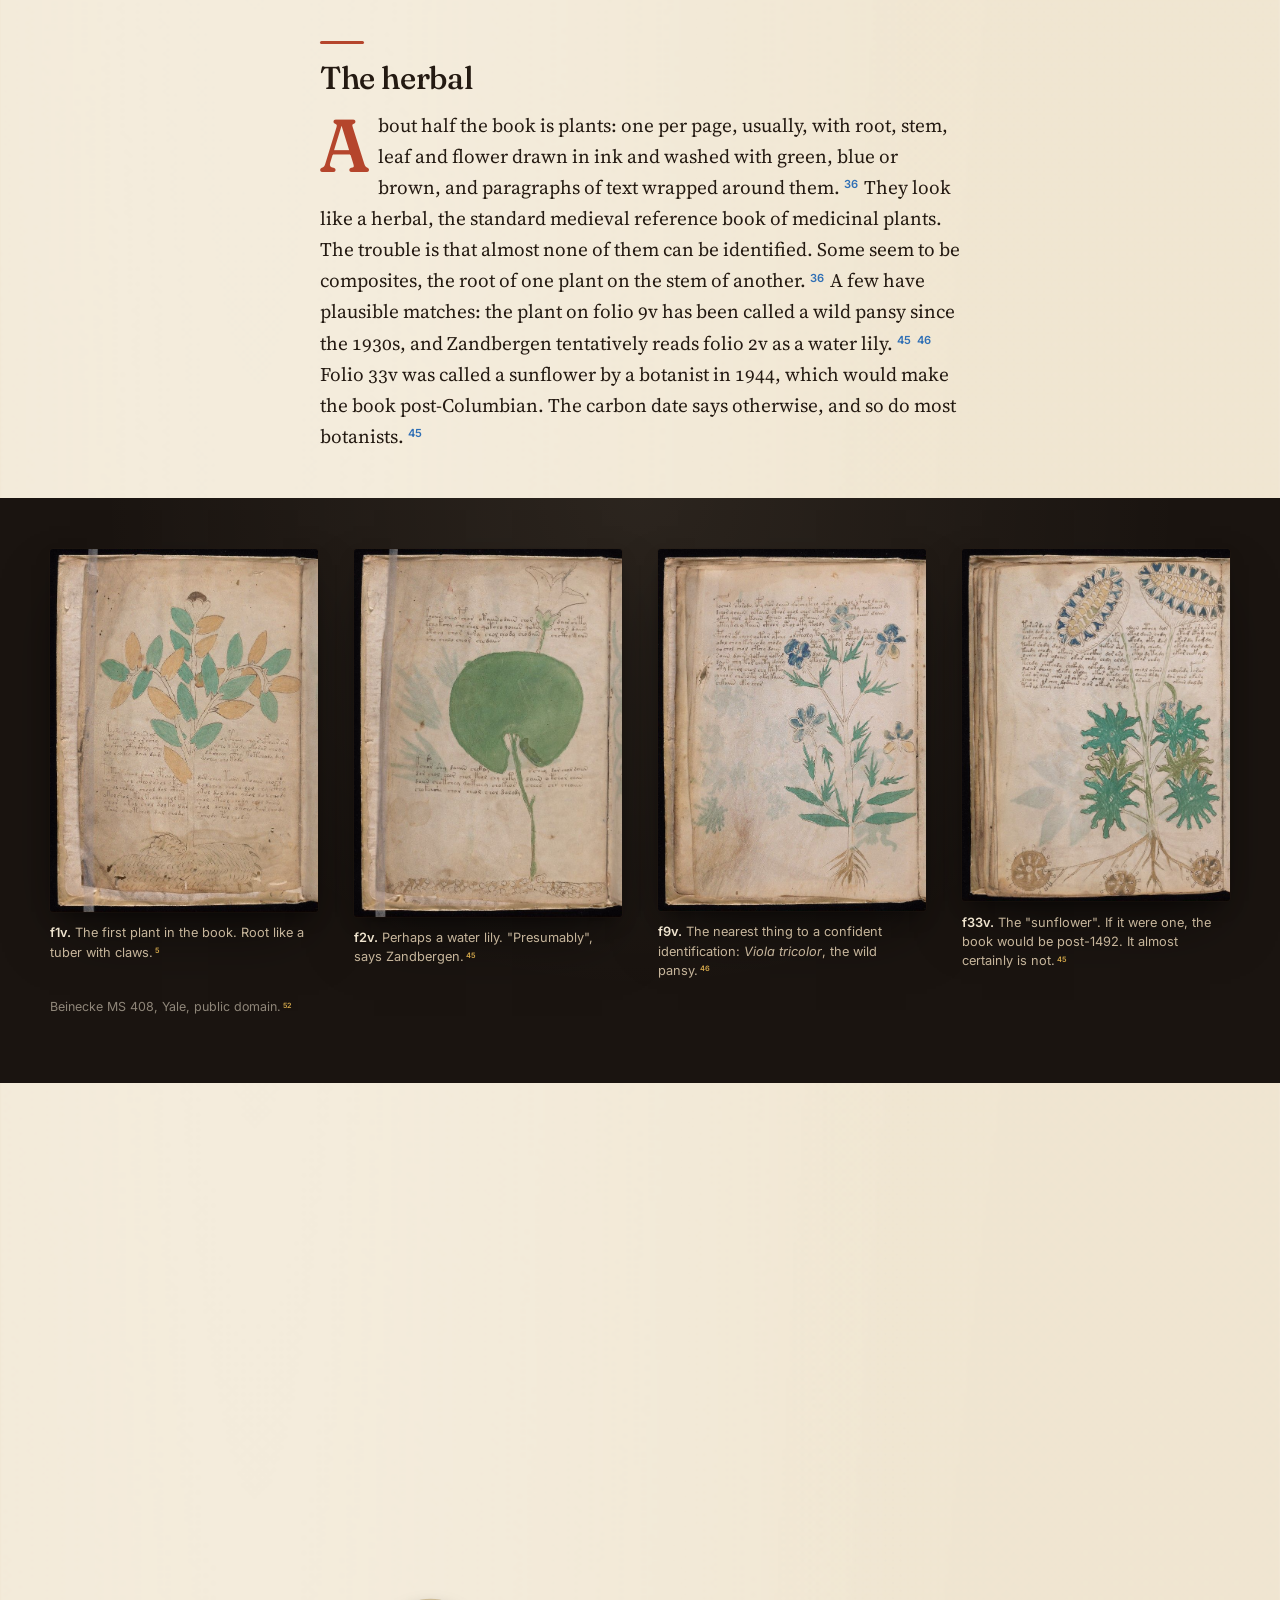
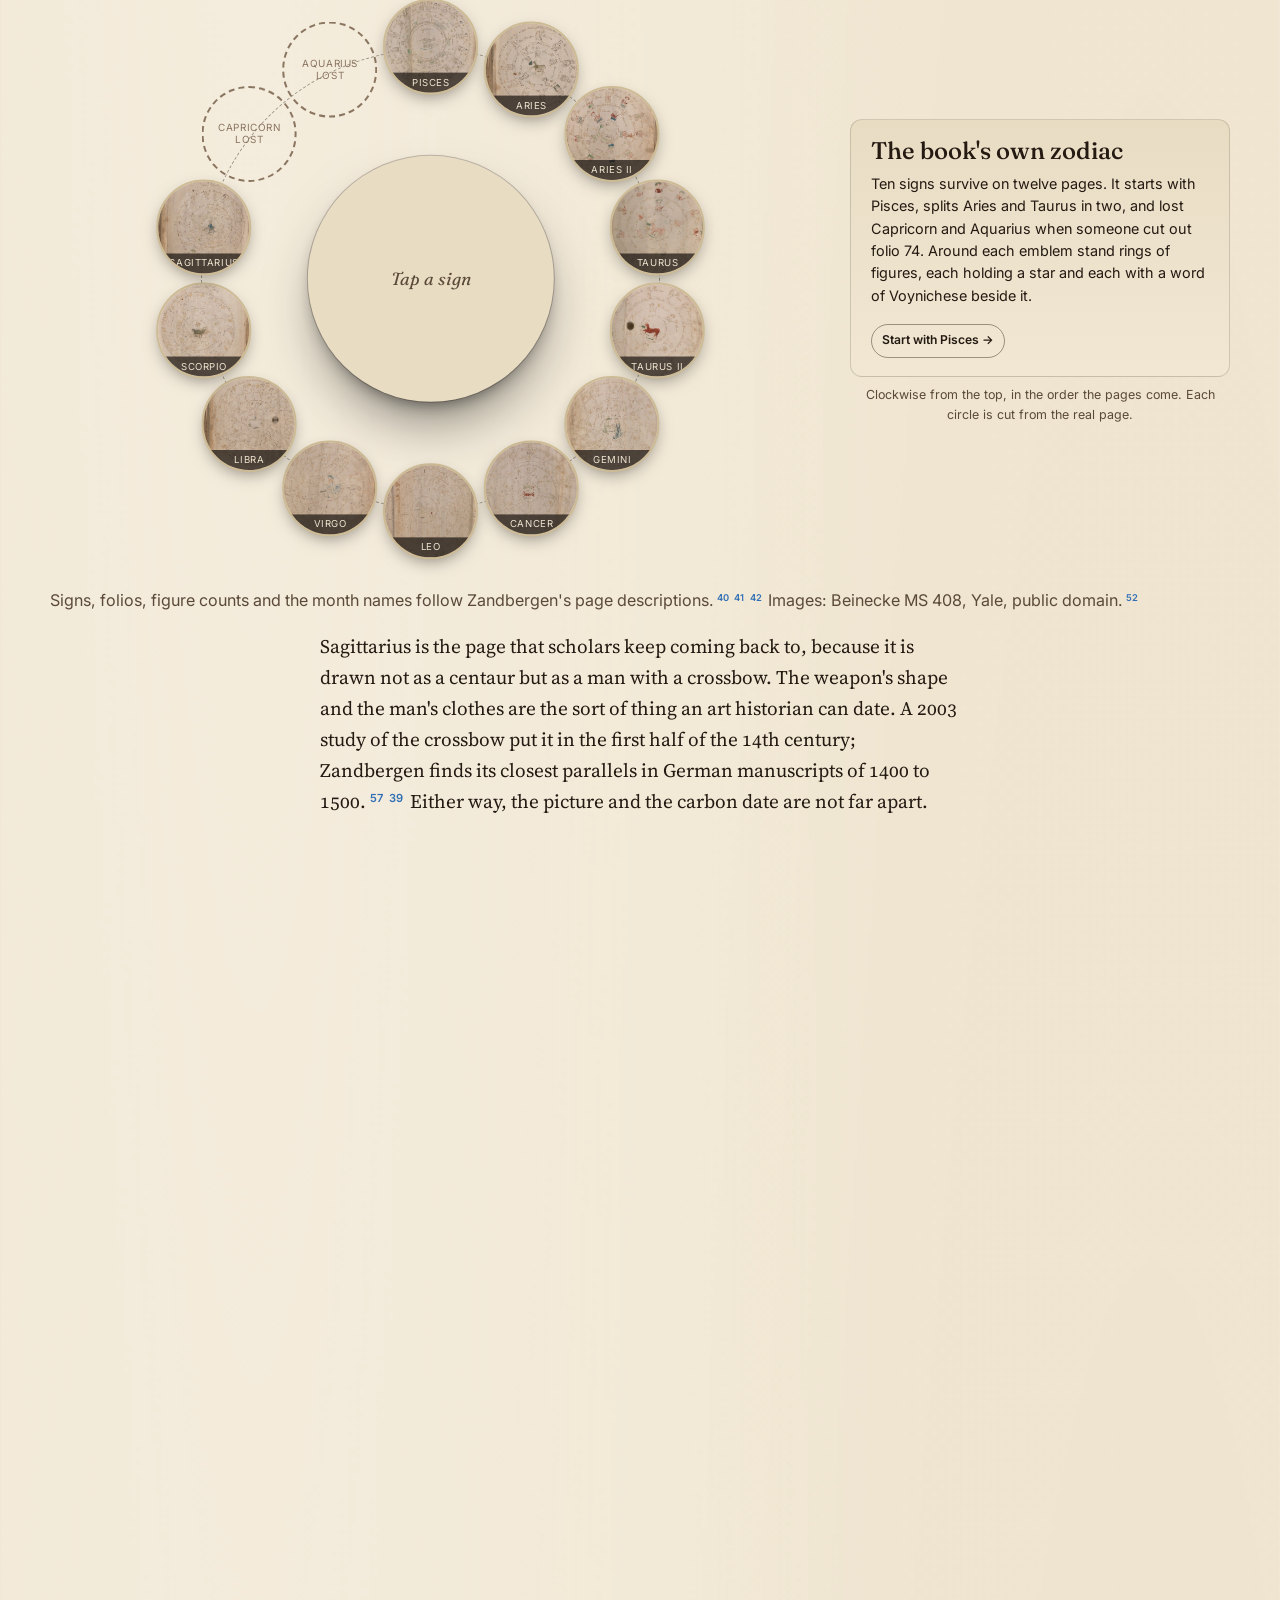
==== commit b59adfb0: "Clearer set-up for every chart: book map legend and caption, glyph categories, chart sub-headings, b" ====
--- a/index.html
+++ b/index.html
@@ -156,7 +156,7 @@
 
   <div class="prose reveal">
     <h3>Every page, in order</h3>
-    <p>The book falls into sections that scholars named long ago from the pictures, not from any reading of the text. Hover over or tap the tiles. Then switch to see two things you cannot see by flicking through the real book: the two statistical "languages" that Prescott Currier, a US Navy codebreaker, found in 1976,<sup class="cite"><a href="#src-21">21</a></sup> and the five scribes that Lisa Fagin Davis identified by their handwriting in 2020.<sup class="cite"><a href="#src-20">20</a></sup> Notice how the languages and the scribes line up with each other, and with the sections.</p>
+    <p>The book falls into sections that scholars named long ago from the pictures, not from any reading of the text. Each tile is a page, in the order the book is bound today, with the lost leaves left as gaps and the panels of fold-out sheets marked. Hover over or tap the tiles. Then switch to see two things you cannot see by flicking through the real book: the two statistical "languages" that Prescott Currier, a US Navy codebreaker, found in 1976,<sup class="cite"><a href="#src-21">21</a></sup> and the five scribes that Lisa Fagin Davis identified by their handwriting in 2020.<sup class="cite"><a href="#src-20">20</a></sup> Notice how the languages and the scribes line up with each other, and with the sections.</p>
   </div>
   <div class="wide reveal"><div class="bookmap" id="bookmap"></div>
     <p class="small">Page order, sections, Currier languages and scribes per page follow René Zandbergen's page-by-page catalogue at voynich.nu, which in turn follows Currier and Davis.<sup class="cite"><a href="#src-5">5</a></sup><sup class="cite"><a href="#src-20">20</a></sup><sup class="cite"><a href="#src-21">21</a></sup> The zodiac and star pages carry no Currier label because he never classified them.</p>
@@ -307,11 +307,11 @@
   <div class="prose reveal">
     <p class="drop">The script runs left to right and top to bottom, in paragraphs with a straight left edge, as if written by someone fluent in it. Corrections are so rare that Voynich's own secretary, after years with the book, doubted it contained any.<sup class="cite"><a href="#src-66">66</a></sup> Scholars disagree on how many distinct letters there are, because they disagree on where one letter ends and the next begins. Bowern and Lindemann count 21 or 22 common signs plus about as many rare ones; Davis puts the basic set at around thirty.<sup class="cite"><a href="#src-23">23</a></sup><sup class="cite"><a href="#src-20">20</a></sup></p>
     <p>To talk about it at all, researchers transliterate it: each sign gets a Latin letter. The standard system is the European Voynich Alphabet, or EVA, from the 1990s.<sup class="cite"><a href="#src-47">47</a></sup> It is important to say what EVA is not. The letter "a" in EVA does not mean the sign sounds like "a". It is a label, chosen because the sign looks a bit like an "a". When you see "daiin" written out, that is a transliteration, not a reading.</p>
-    <p>Tap a letter. The shapes below are from a font drawn by the pathologist Gabriel Landini, who made it from the manuscript's own hand in the 1990s.<sup class="cite"><a href="#src-49">49</a></sup></p>
+    <p>Here are the nineteen signs that do most of the work, grouped by how they behave: a few vowel-like letters, the two "bench" shapes, the strokes that pile up before a word's end, the letters that close a word, the "q" that almost only opens one, and the four tall "gallows". Tap a letter. The shapes are from a font drawn by the pathologist Gabriel Landini, who made it from the manuscript's own hand in the 1990s.<sup class="cite"><a href="#src-49">49</a></sup></p>
   </div>
   <div class="wide reveal">
     <div class="glyphs" id="glyph-table" role="group" aria-label="The EVA letters"></div>
-    <div class="glyph-note" id="glyph-note" aria-live="polite">Pick a letter to see how it behaves. The gallows letters are shown in red.</div>
+    <div class="glyph-note" id="glyph-note" aria-live="polite">Pick a letter to see how it behaves. The small label under each one says where in a word it tends to sit. The tall "gallows" letters are shown in red.</div>
   </div>
 
   <div class="prose reveal">
@@ -585,10 +585,10 @@
 <script src="data/stats.js"></script>
 <script src="data/words.js" defer></script>
 <script src="js/main.js?v=4" defer></script>
-<script src="js/bookmap.js?v=2" defer></script>
-<script src="js/binding.js?v=2" defer></script>
-<script src="js/charts.js?v=2" defer></script>
-<script src="js/glyphs.js?v=2" defer></script>
+<script src="js/bookmap.js?v=3" defer></script>
+<script src="js/binding.js?v=3" defer></script>
+<script src="js/charts.js?v=3" defer></script>
+<script src="js/glyphs.js?v=3" defer></script>
 <script src="js/zodiac.js?v=2" defer></script>
 <script src="js/zoomer.js?v=2" defer></script>
 <script src="js/claims.js?v=2" defer></script>
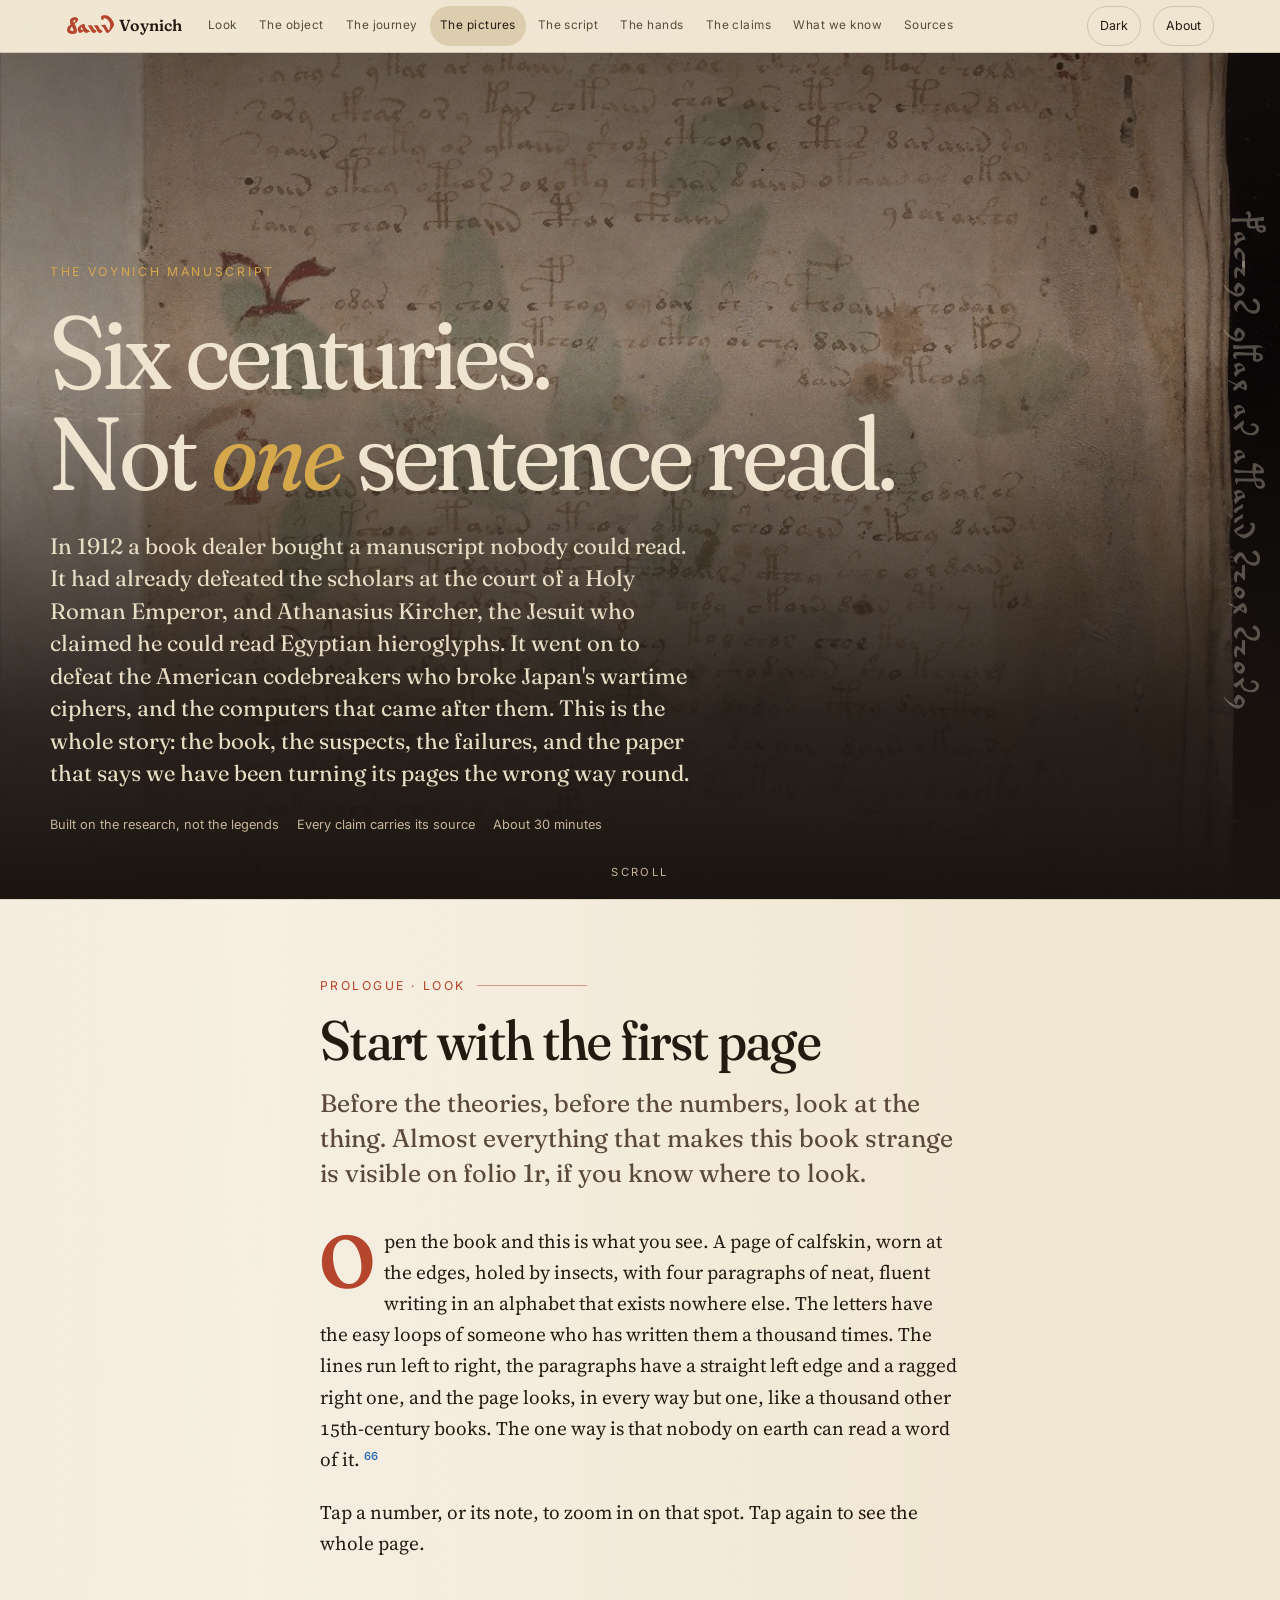
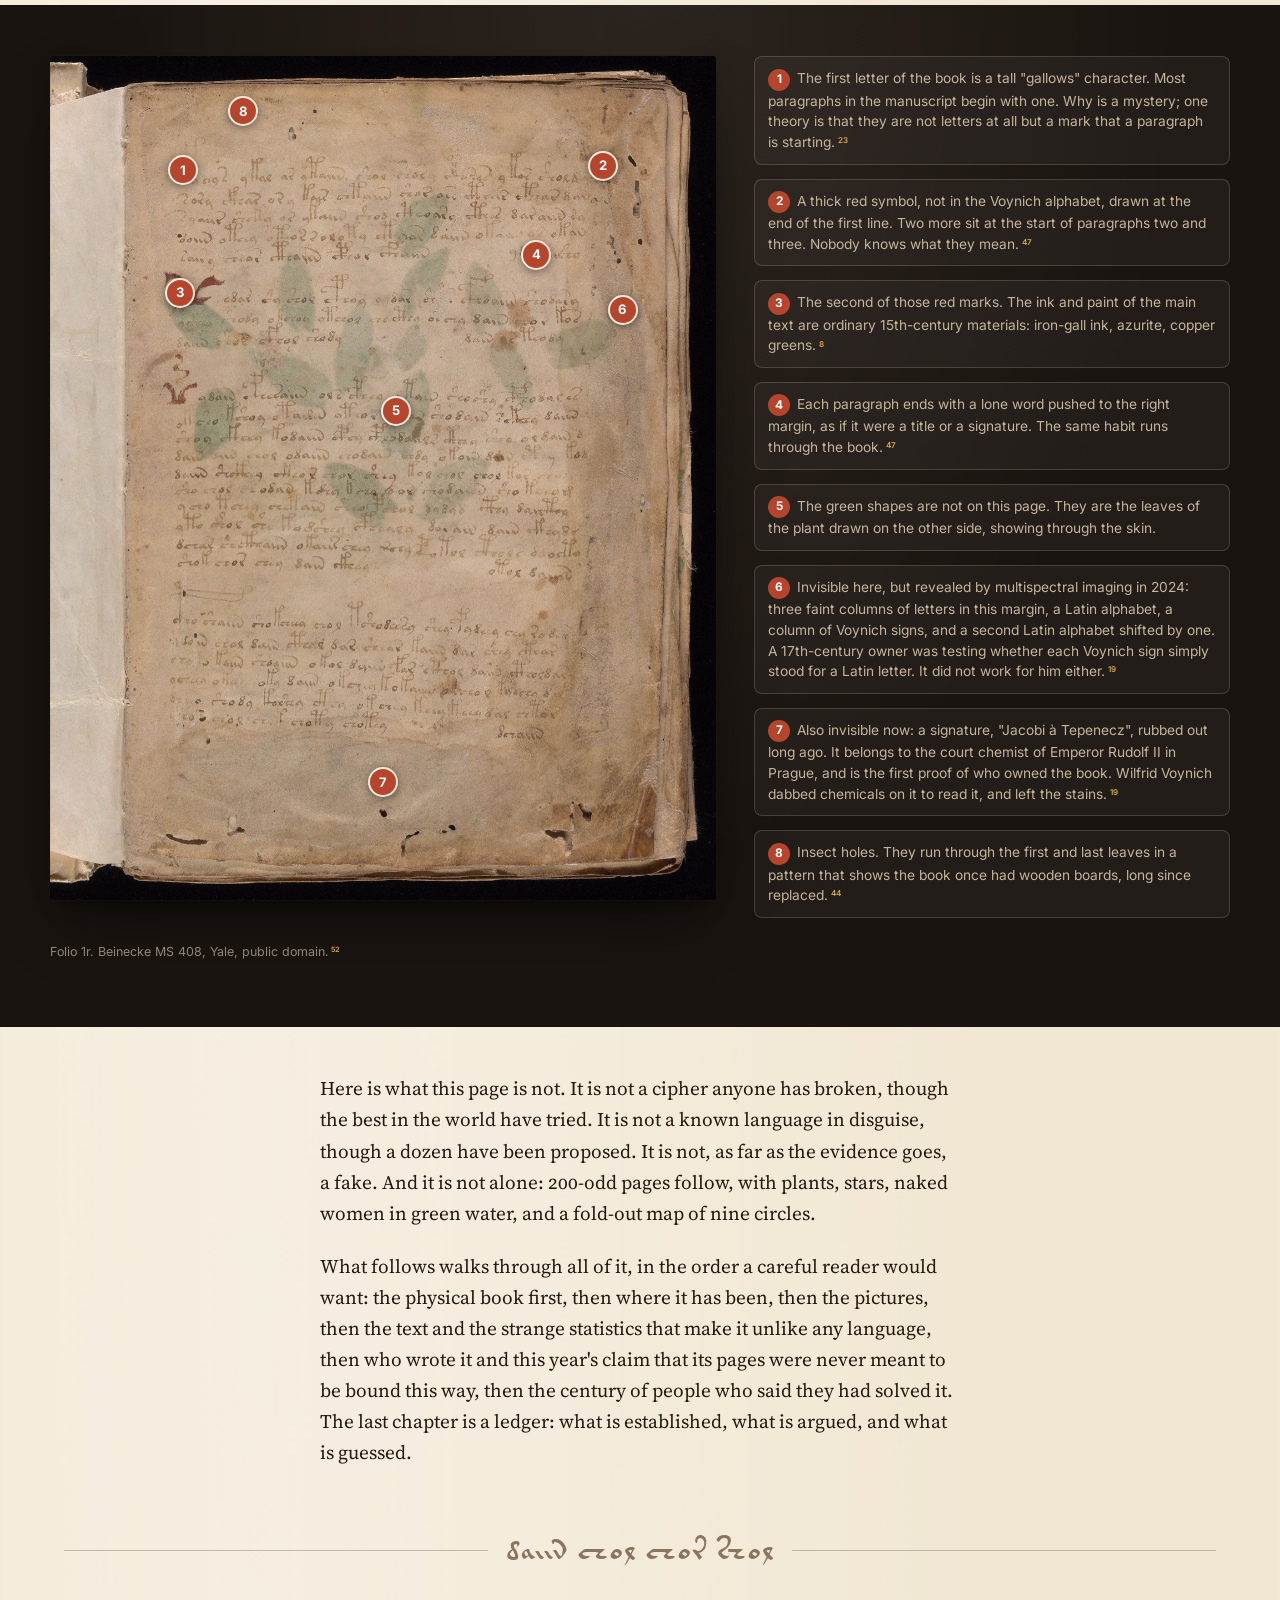
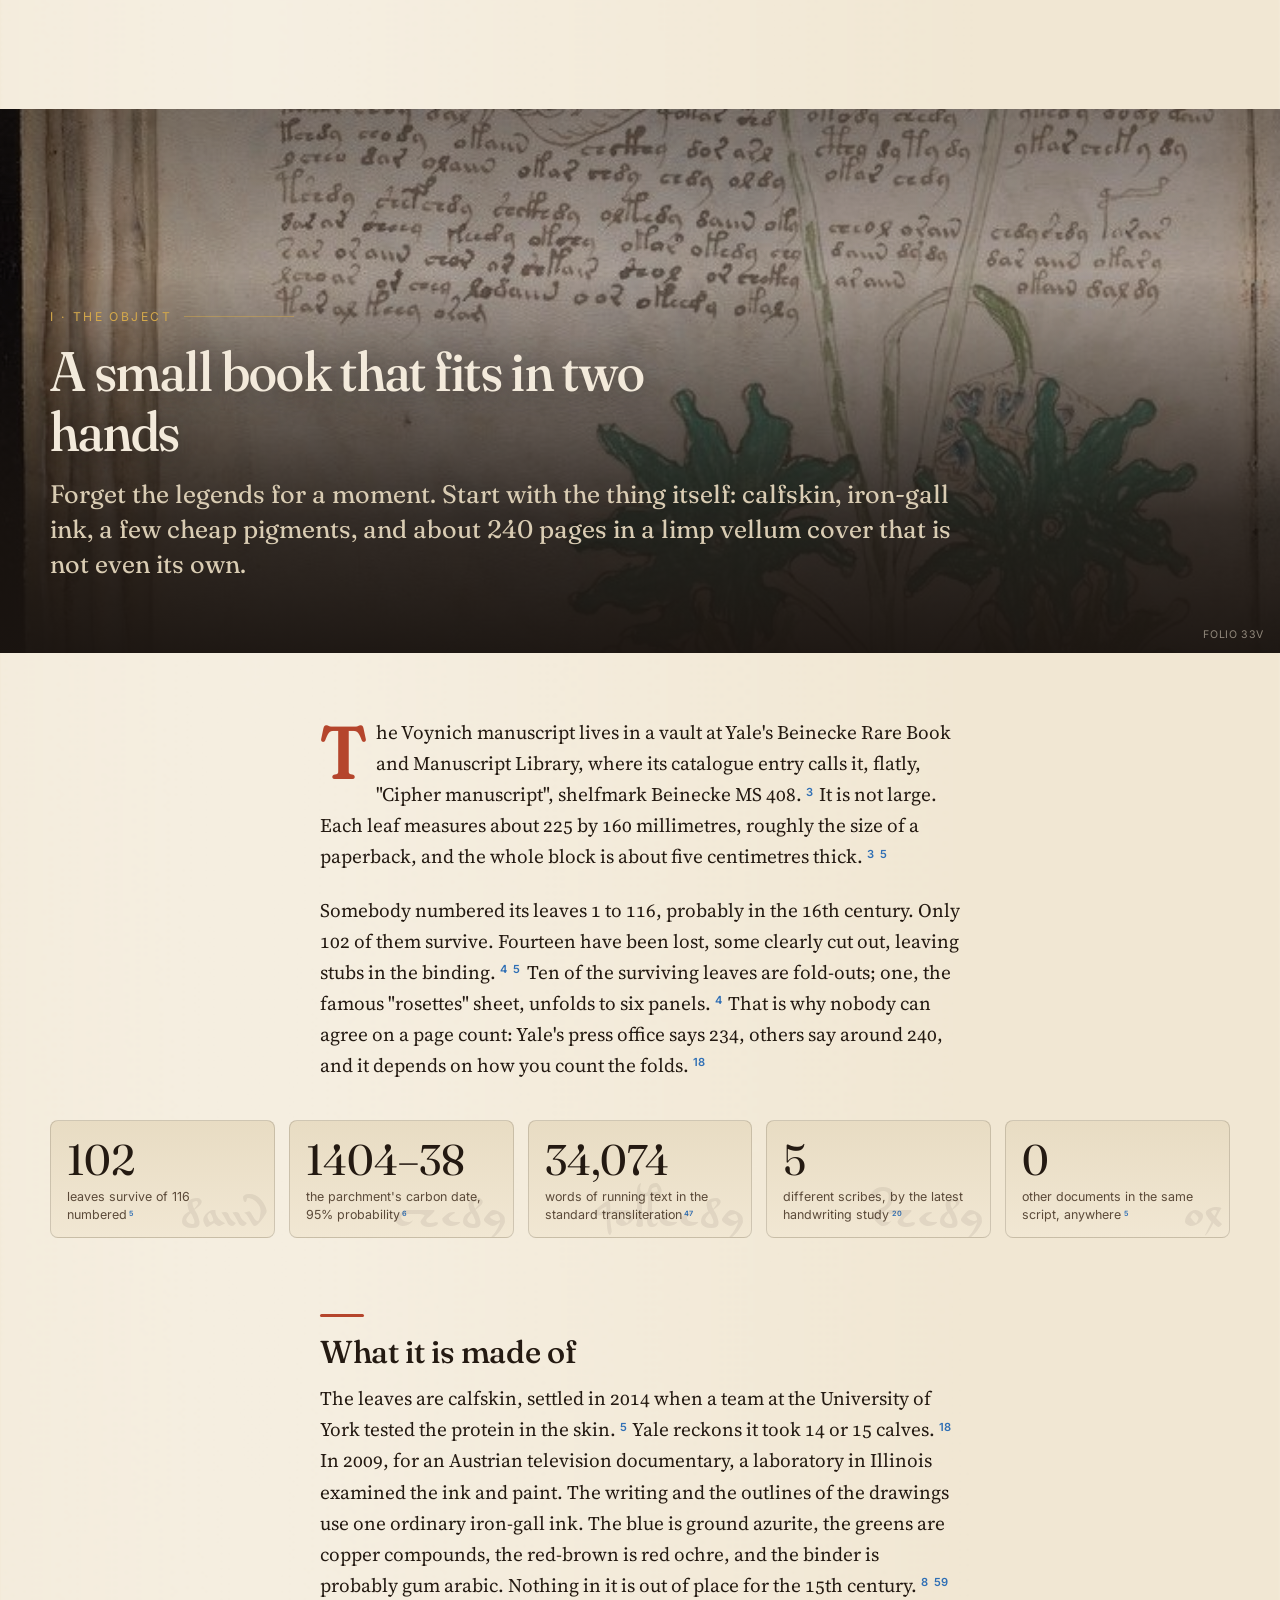
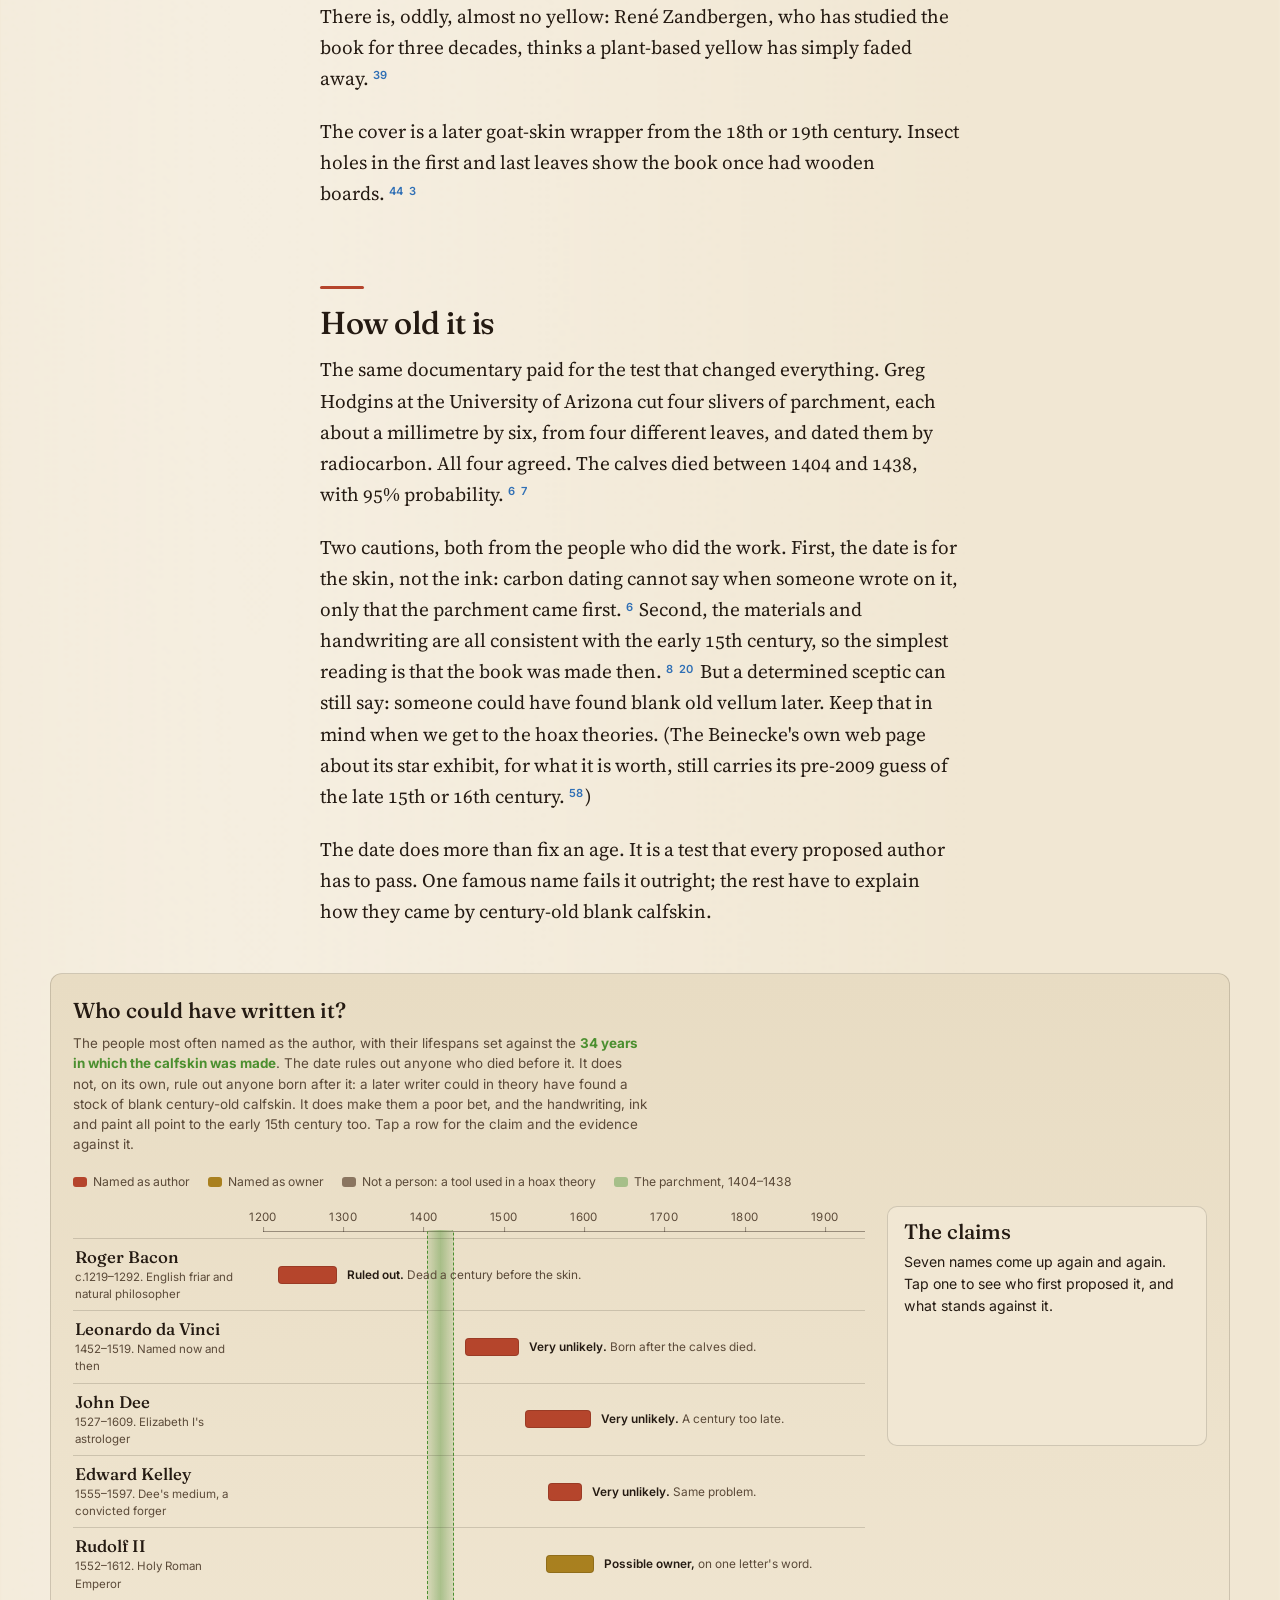
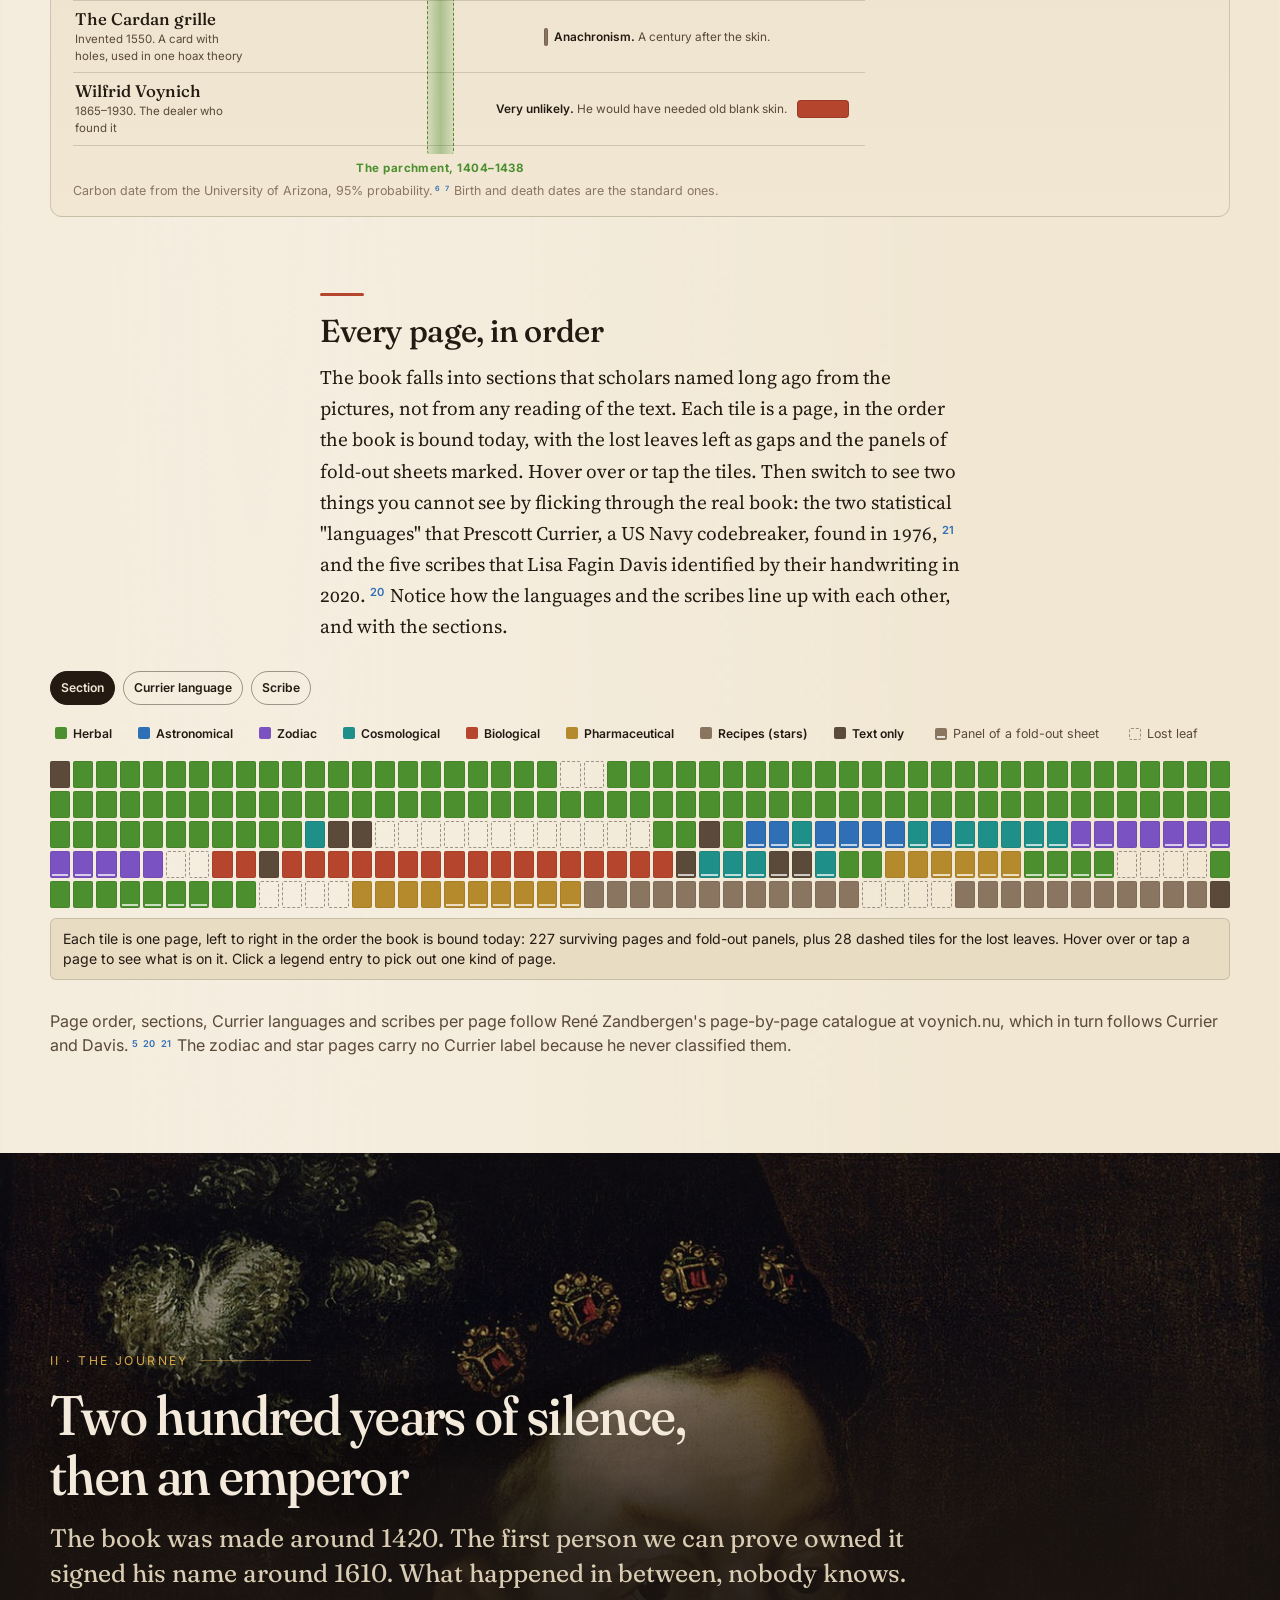
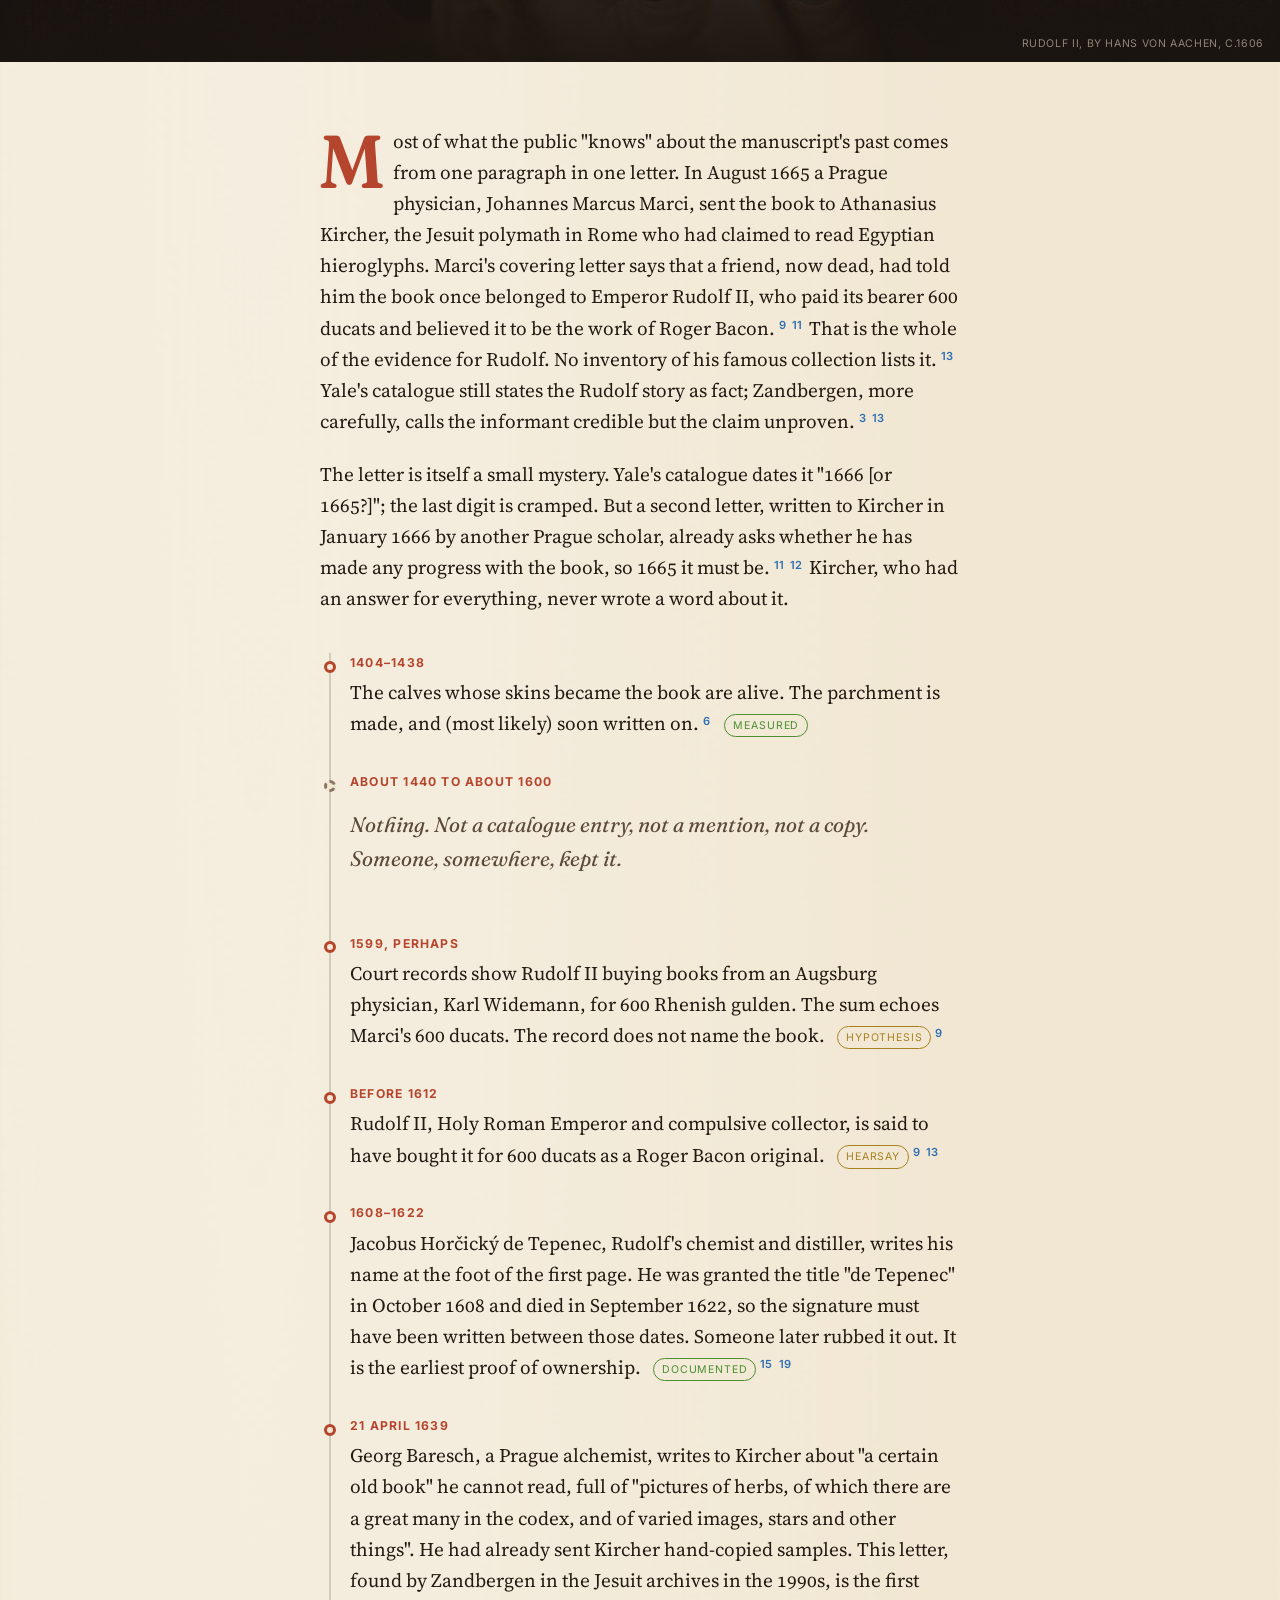
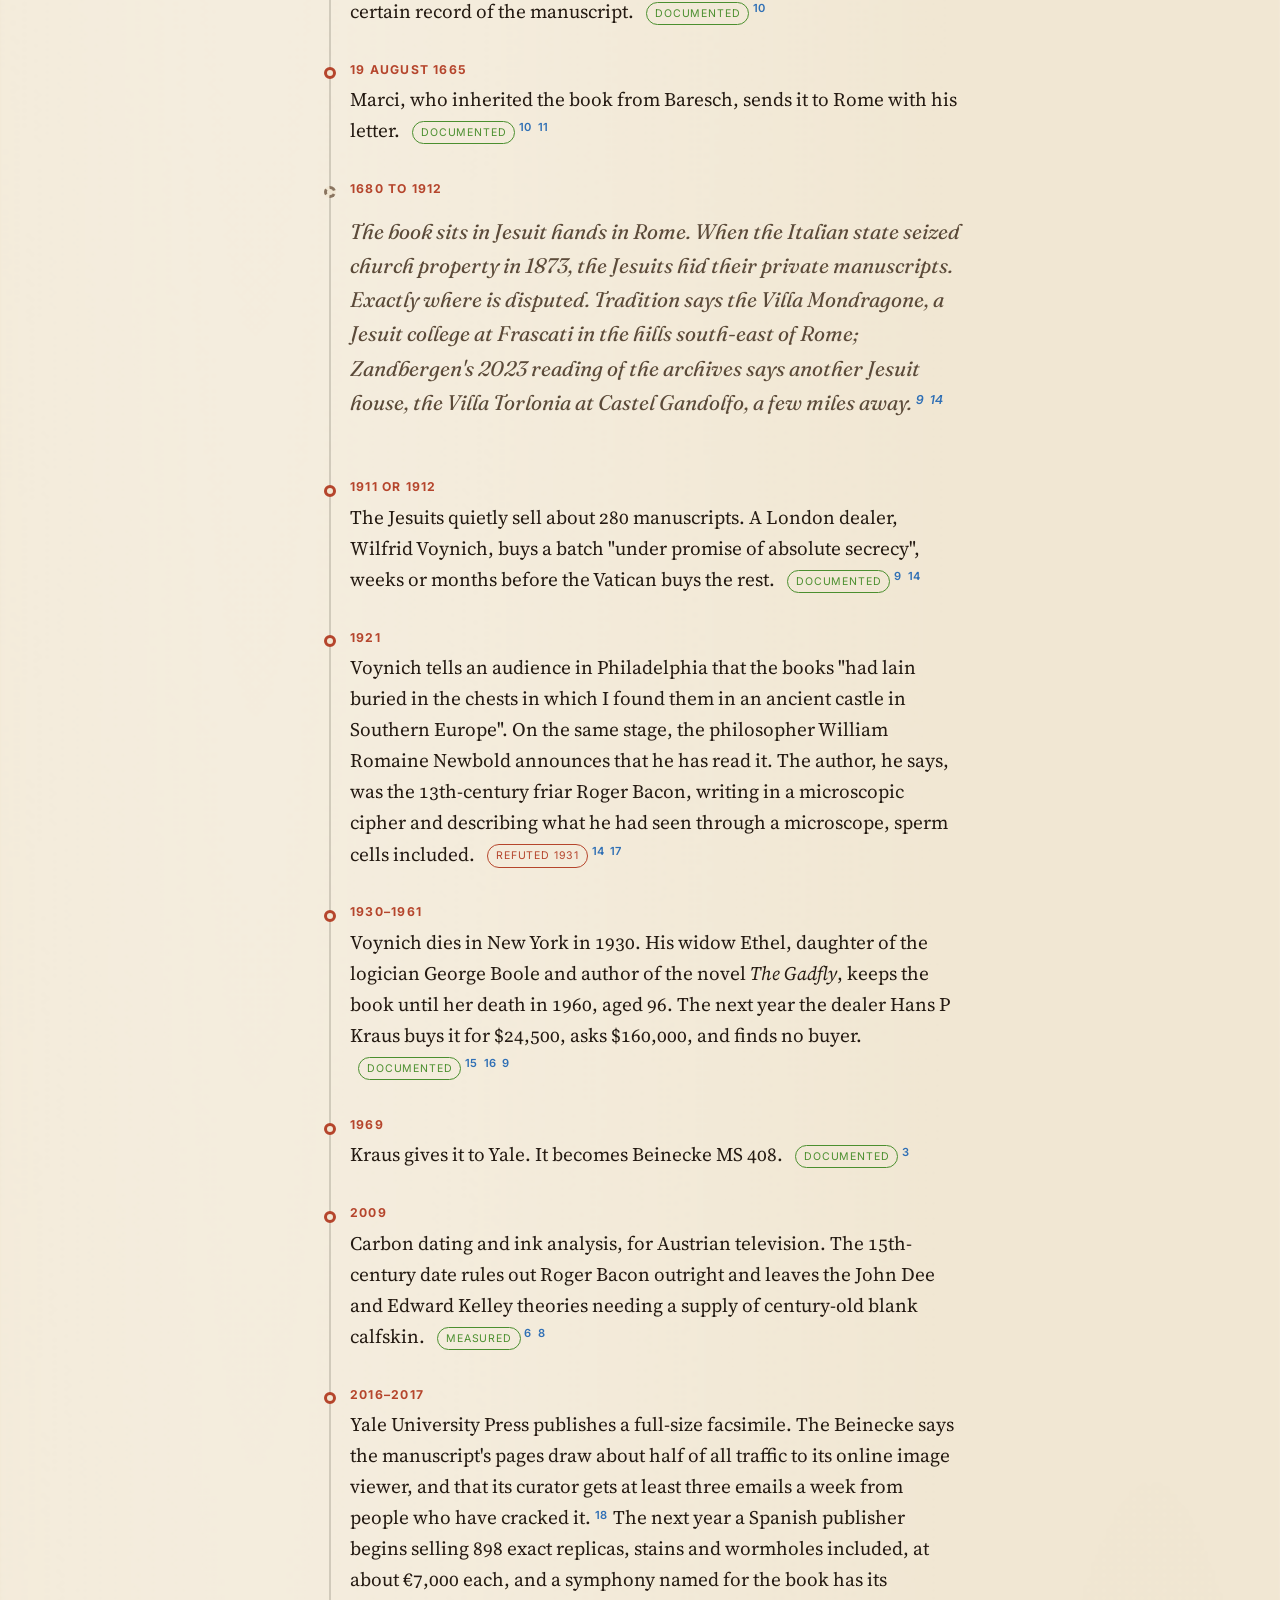
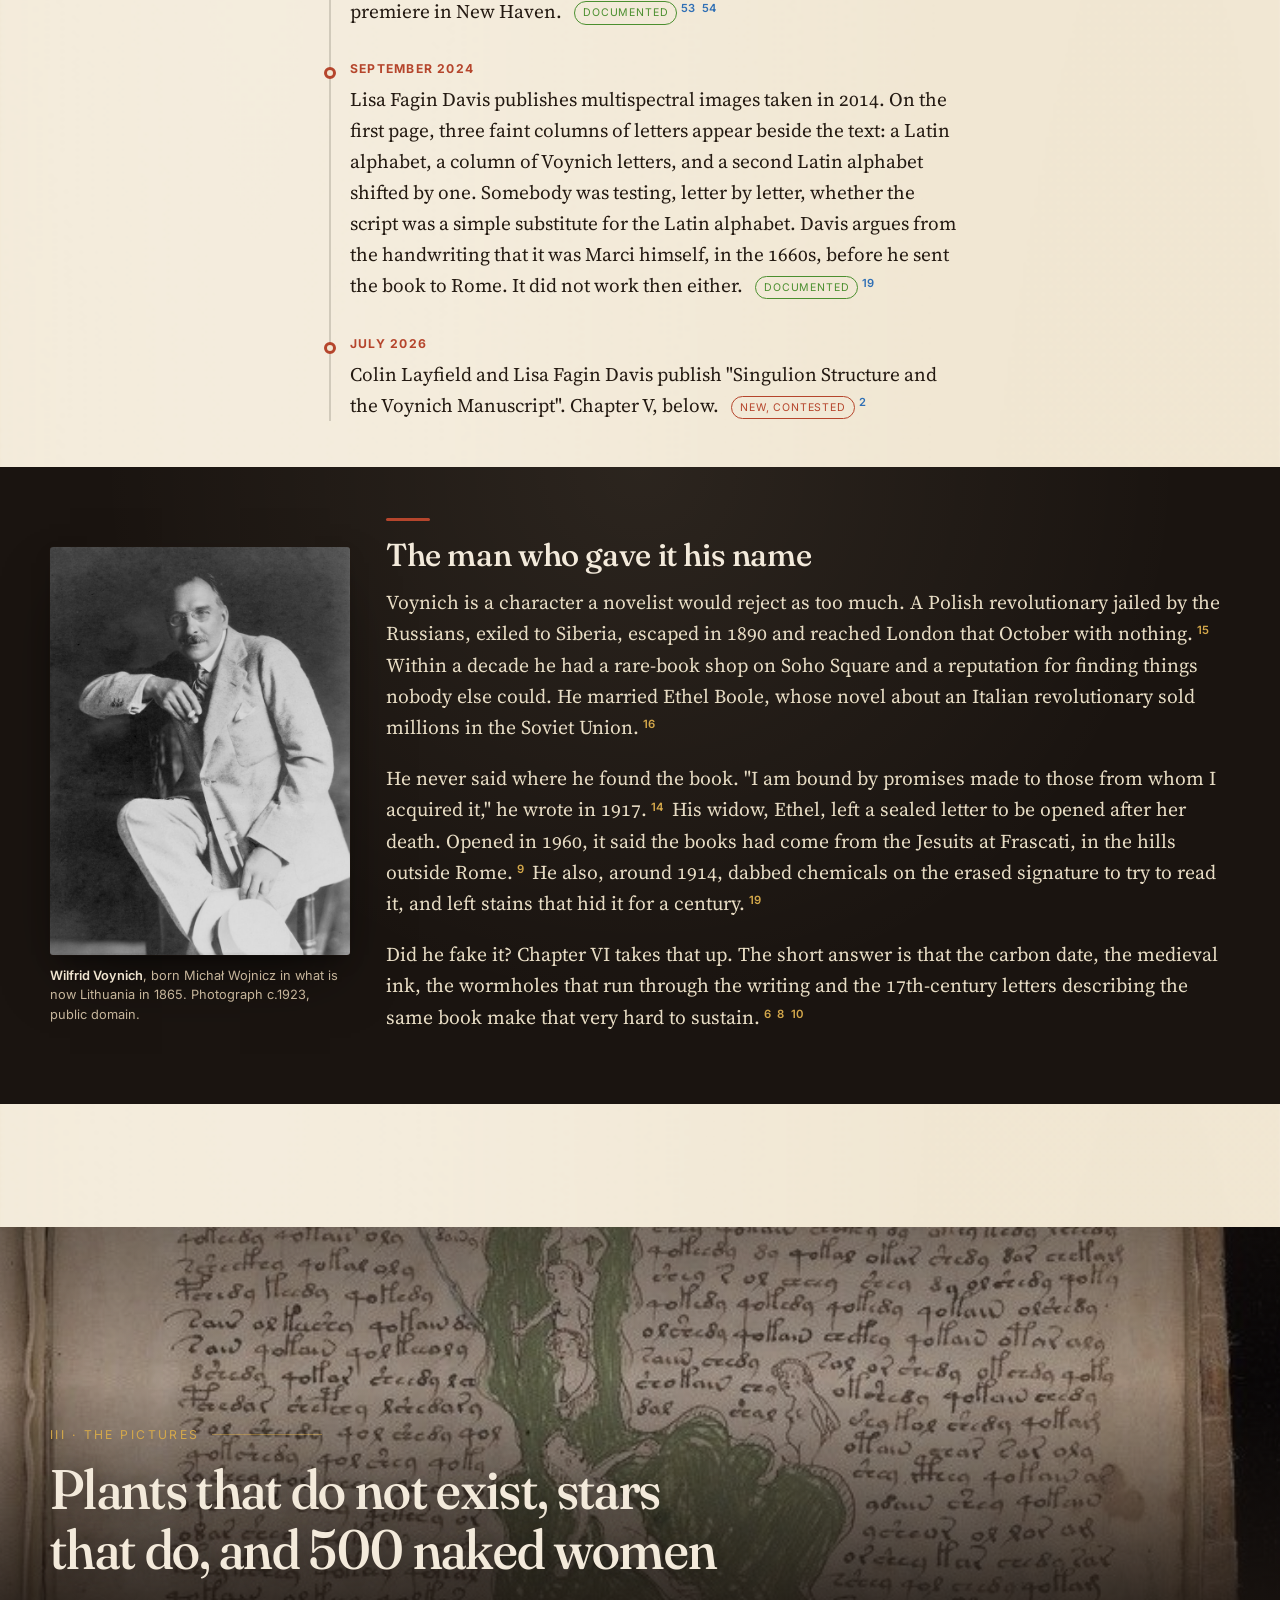
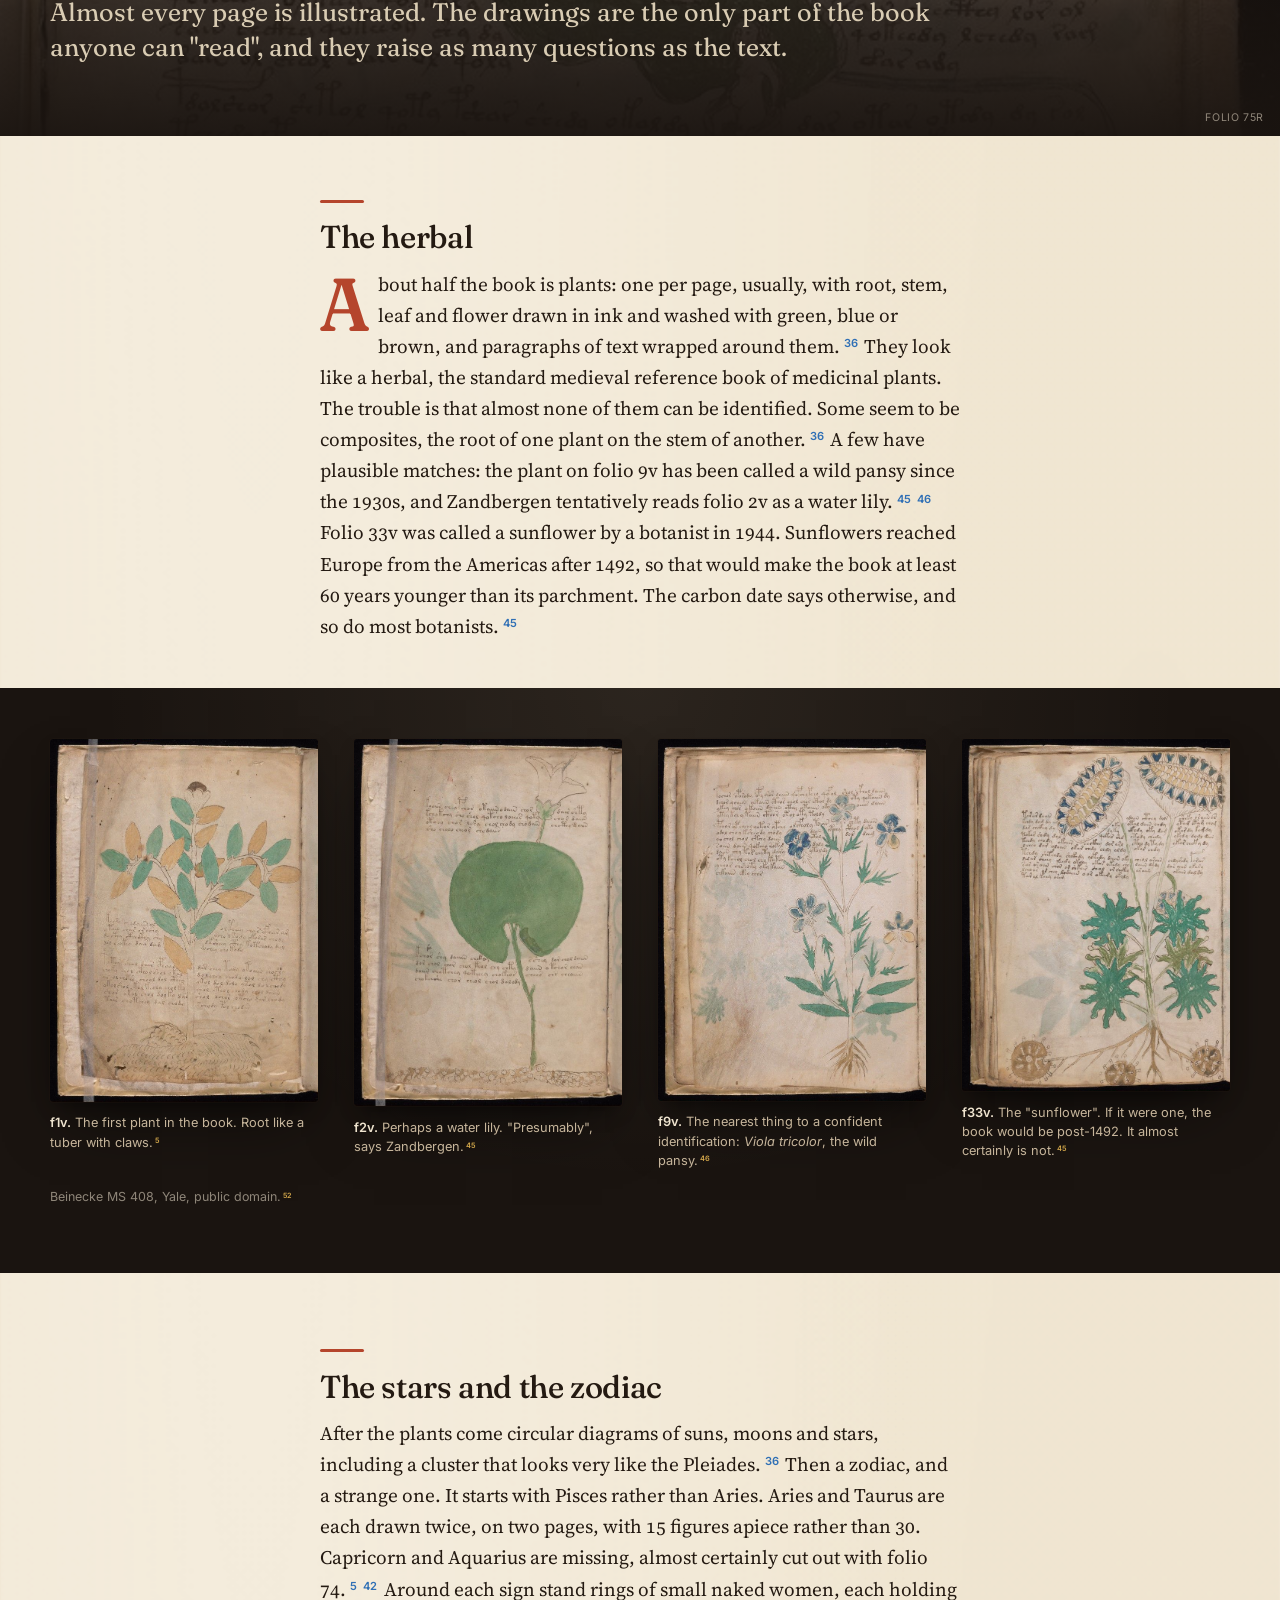
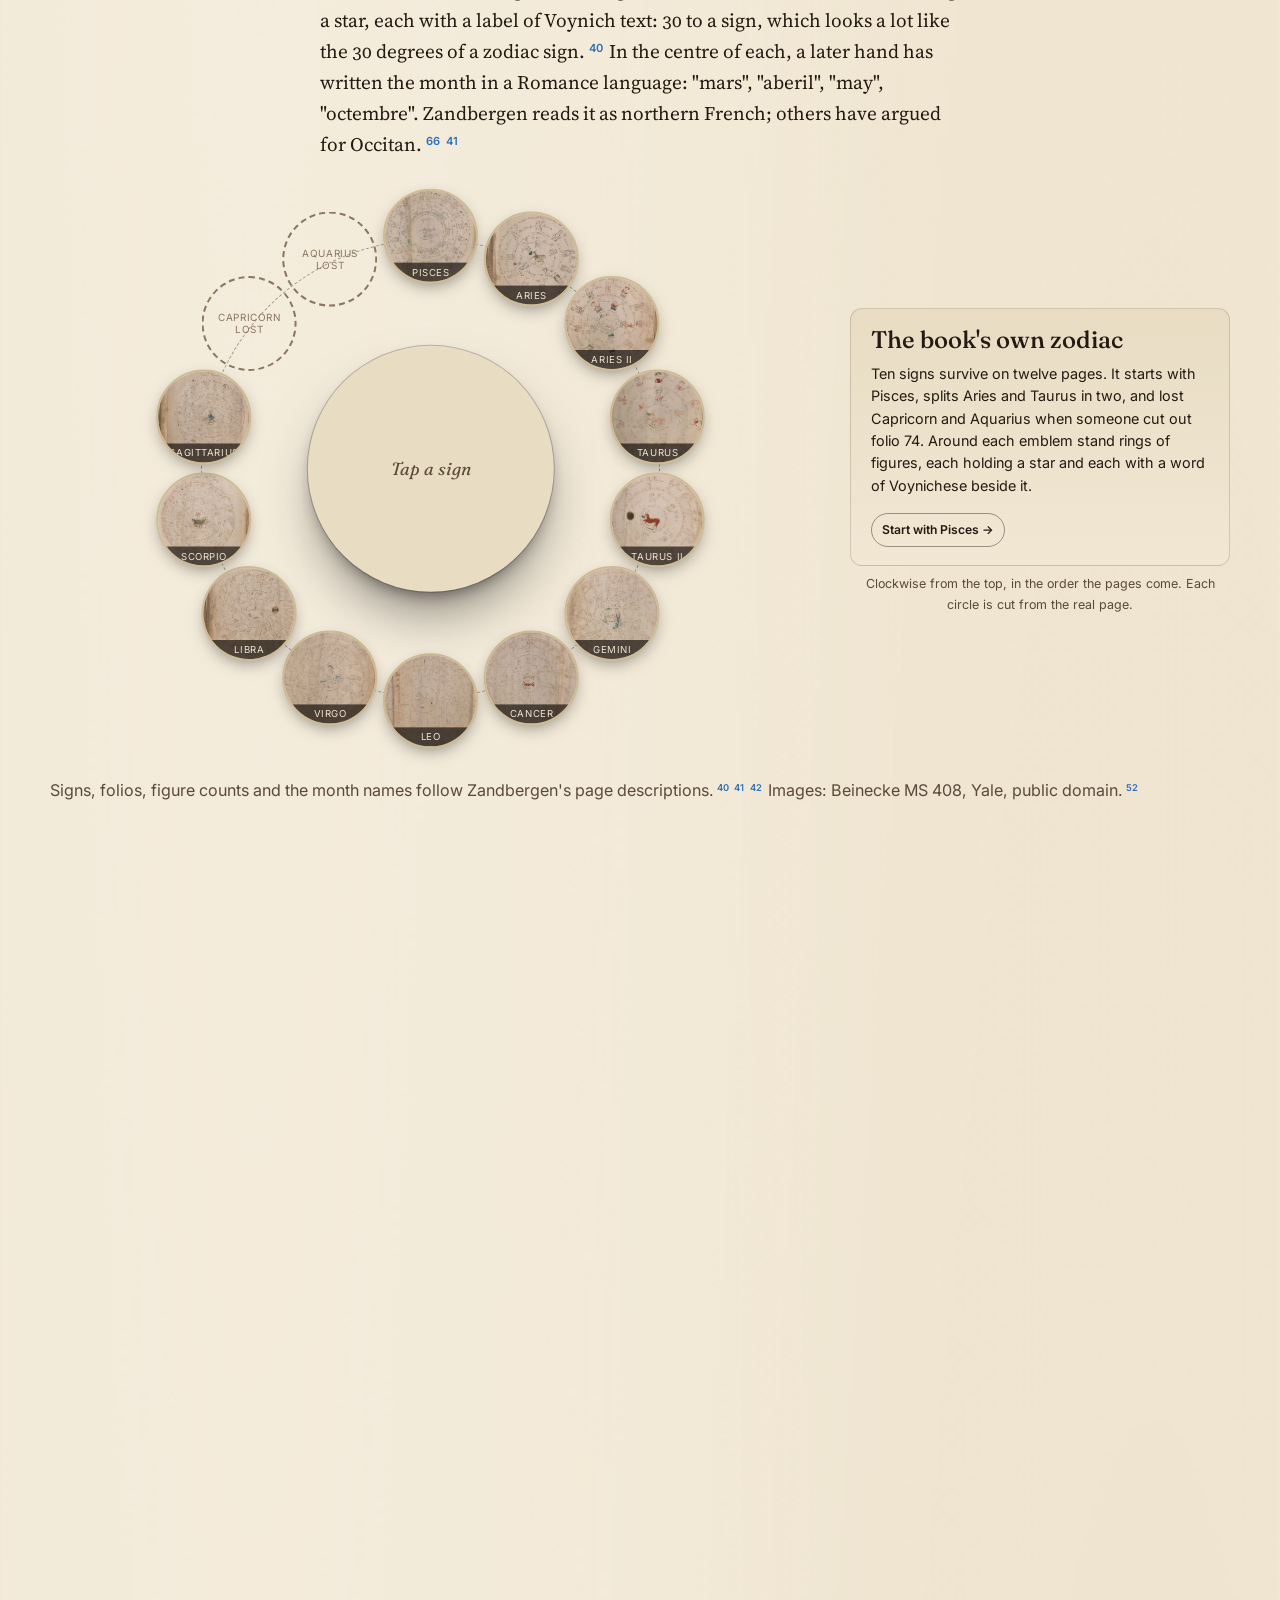
==== commit b60d09de: "Edit pass for obliqueness: name people and places on first use, spell out compressed points Co-Autho" ====
--- a/index.html
+++ b/index.html
@@ -42,7 +42,7 @@
   <div class="inner">
     <p class="kicker">The Voynich manuscript</p>
     <h1 id="h1">Six centuries.<br>Not <em>one</em> sentence read.</h1>
-    <p class="dek">In 1912 a book dealer bought a manuscript nobody could read. It had already beaten an emperor's scholars and the most famous polymath in Europe. It went on to beat the people who broke the Enigma and Purple ciphers, and the computers that came after them. This is the whole story: the book, the suspects, the failures, and the paper that says we have been turning its pages the wrong way round.</p>
+    <p class="dek">In 1912 a book dealer bought a manuscript nobody could read. It had already defeated the scholars at the court of a Holy Roman Emperor, and Athanasius Kircher, the Jesuit who claimed he could read Egyptian hieroglyphs. It went on to defeat the American codebreakers who broke Japan's wartime ciphers, and the computers that came after them. This is the whole story: the book, the suspects, the failures, and the paper that says we have been turning its pages the wrong way round.</p>
     <div class="byline"><span>Built on the research, not the legends</span><span>Every claim carries its source</span><span>About 30 minutes</span></div>
   </div>
   <div class="cue" aria-hidden="true">Scroll</div>
@@ -78,8 +78,8 @@
         <li id="lk3"><b>3</b>The second of those red marks. The ink and paint of the main text are ordinary 15th-century materials: iron-gall ink, azurite, copper greens.<sup class="cite"><a href="#src-8">8</a></sup></li>
         <li id="lk4"><b>4</b>Each paragraph ends with a lone word pushed to the right margin, as if it were a title or a signature. The same habit runs through the book.<sup class="cite"><a href="#src-47">47</a></sup></li>
         <li id="lk5"><b>5</b>The green shapes are not on this page. They are the leaves of the plant drawn on the other side, showing through the skin.</li>
-        <li id="lk6"><b>6</b>Invisible here, but revealed by multispectral imaging in 2024: three faint columns of letters in this margin, a Latin alphabet, a column of Voynich signs, and a second Latin alphabet shifted by one. A 17th-century owner was trying a substitution cipher. It did not work for him either.<sup class="cite"><a href="#src-19">19</a></sup></li>
-        <li id="lk7"><b>7</b>Also invisible now: a signature, "Jacobi à Tepenecz", rubbed out long ago. It belongs to the emperor's chemist and is the first proof of who owned the book. Wilfrid Voynich dabbed chemicals on it to read it, and left the stains.<sup class="cite"><a href="#src-19">19</a></sup></li>
+        <li id="lk6"><b>6</b>Invisible here, but revealed by multispectral imaging in 2024: three faint columns of letters in this margin, a Latin alphabet, a column of Voynich signs, and a second Latin alphabet shifted by one. A 17th-century owner was testing whether each Voynich sign simply stood for a Latin letter. It did not work for him either.<sup class="cite"><a href="#src-19">19</a></sup></li>
+        <li id="lk7"><b>7</b>Also invisible now: a signature, "Jacobi à Tepenecz", rubbed out long ago. It belongs to the court chemist of Emperor Rudolf II in Prague, and is the first proof of who owned the book. Wilfrid Voynich dabbed chemicals on it to read it, and left the stains.<sup class="cite"><a href="#src-19">19</a></sup></li>
         <li id="lk8"><b>8</b>Insect holes. They run through the first and last leaves in a pattern that shows the book once had wooden boards, long since replaced.<sup class="cite"><a href="#src-44">44</a></sup></li>
       </ul>
     </div>
@@ -97,7 +97,7 @@
   <div class="opener" style="--pos:center 40%"><img src="img/f33v.jpg" alt="" loading="lazy"><div class="inner"><p class="chapter-num">I · The object</p><h2 id="h-object">A small book that fits in two hands</h2><p class="standfirst">Forget the legends for a moment. Start with the thing itself: calfskin, iron-gall ink, a few cheap pigments, and about 240 pages in a limp vellum cover that is not even its own.</p></div><span class="credit">Folio 33v</span></div>
 
   <div class="prose reveal">
-    <p class="drop">The Voynich manuscript lives in a vault at Yale, where its catalogue entry calls it, flatly, "Cipher manuscript", shelfmark Beinecke MS 408.<sup class="cite"><a href="#src-3">3</a></sup> It is not large. Each leaf measures about 225 by 160 millimetres, roughly the size of a paperback, and the whole block is about five centimetres thick.<sup class="cite"><a href="#src-3">3</a></sup><sup class="cite"><a href="#src-5">5</a></sup></p>
+    <p class="drop">The Voynich manuscript lives in a vault at Yale's Beinecke Rare Book and Manuscript Library, where its catalogue entry calls it, flatly, "Cipher manuscript", shelfmark Beinecke MS 408.<sup class="cite"><a href="#src-3">3</a></sup> It is not large. Each leaf measures about 225 by 160 millimetres, roughly the size of a paperback, and the whole block is about five centimetres thick.<sup class="cite"><a href="#src-3">3</a></sup><sup class="cite"><a href="#src-5">5</a></sup></p>
     <p>Somebody numbered its leaves 1 to 116, probably in the 16th century. Only 102 of them survive. Fourteen have been lost, some clearly cut out, leaving stubs in the binding.<sup class="cite"><a href="#src-4">4</a></sup><sup class="cite"><a href="#src-5">5</a></sup> Ten of the surviving leaves are fold-outs; one, the famous "rosettes" sheet, unfolds to six panels.<sup class="cite"><a href="#src-4">4</a></sup> That is why nobody can agree on a page count: Yale's press office says 234, others say around 240, and it depends on how you count the folds.<sup class="cite"><a href="#src-18">18</a></sup></p>
   </div>
 
@@ -118,7 +118,7 @@
 
     <h3>How old it is</h3>
     <p>The same documentary paid for the test that changed everything. Greg Hodgins at the University of Arizona cut four slivers of parchment, each about a millimetre by six, from four different leaves, and dated them by radiocarbon. All four agreed. The calves died between 1404 and 1438, with 95% probability.<sup class="cite"><a href="#src-6">6</a></sup><sup class="cite"><a href="#src-7">7</a></sup></p>
-    <p>Two cautions, both from the people who did the work. First, the date is for the skin, not the ink: carbon dating cannot say when someone wrote on it, only that the parchment came first.<sup class="cite"><a href="#src-6">6</a></sup> Second, the materials and handwriting are all consistent with the early 15th century, so the simplest reading is that the book was made then.<sup class="cite"><a href="#src-8">8</a></sup><sup class="cite"><a href="#src-20">20</a></sup> But a determined sceptic can still say: someone could have found blank old vellum later. Keep that in mind when we get to the hoax theories. (The Beinecke's own highlights page, for what it is worth, still carries its pre-2009 guess of the late 15th or 16th century.<sup class="cite"><a href="#src-58">58</a></sup>)</p>
+    <p>Two cautions, both from the people who did the work. First, the date is for the skin, not the ink: carbon dating cannot say when someone wrote on it, only that the parchment came first.<sup class="cite"><a href="#src-6">6</a></sup> Second, the materials and handwriting are all consistent with the early 15th century, so the simplest reading is that the book was made then.<sup class="cite"><a href="#src-8">8</a></sup><sup class="cite"><a href="#src-20">20</a></sup> But a determined sceptic can still say: someone could have found blank old vellum later. Keep that in mind when we get to the hoax theories. (The Beinecke's own web page about its star exhibit, for what it is worth, still carries its pre-2009 guess of the late 15th or 16th century.<sup class="cite"><a href="#src-58">58</a></sup>)</p>
     <p>The date does more than fix an age. It is a test that every proposed author has to pass. One famous name fails it outright; the rest have to explain how they came by century-old blank calfskin.</p>
   </div>
 
@@ -177,17 +177,17 @@
       <div class="tl-item gap"><div class="when">About 1440 to about 1600</div><div class="what"><p class="tl-gap">Nothing. Not a catalogue entry, not a mention, not a copy. Someone, somewhere, kept it.</p></div></div>
       <div class="tl-item"><div class="when">1599, perhaps</div><div class="what"><p>Court records show Rudolf II buying books from an Augsburg physician, Karl Widemann, for 600 Rhenish gulden. The sum echoes Marci's 600 ducats. The record does not name the book. <span class="status hearsay">Hypothesis</span><sup class="cite"><a href="#src-9">9</a></sup></p></div></div>
       <div class="tl-item"><div class="when">Before 1612</div><div class="what"><p>Rudolf II, Holy Roman Emperor and compulsive collector, is said to have bought it for 600 ducats as a Roger Bacon original. <span class="status hearsay">Hearsay</span><sup class="cite"><a href="#src-9">9</a></sup><sup class="cite"><a href="#src-13">13</a></sup></p></div></div>
-      <div class="tl-item"><div class="when">1608–1622</div><div class="what"><p>Jacobus Horčický de Tepenec, Rudolf's chemist and distiller, writes his name at the foot of the first page. He was ennobled "de Tepenec" in October 1608 and died in September 1622, which brackets the signature. Someone later rubbed it out. It is the earliest proof of ownership. <span class="status documented">Documented</span><sup class="cite"><a href="#src-15">15</a></sup><sup class="cite"><a href="#src-19">19</a></sup></p></div></div>
+      <div class="tl-item"><div class="when">1608–1622</div><div class="what"><p>Jacobus Horčický de Tepenec, Rudolf's chemist and distiller, writes his name at the foot of the first page. He was granted the title "de Tepenec" in October 1608 and died in September 1622, so the signature must have been written between those dates. Someone later rubbed it out. It is the earliest proof of ownership. <span class="status documented">Documented</span><sup class="cite"><a href="#src-15">15</a></sup><sup class="cite"><a href="#src-19">19</a></sup></p></div></div>
       <div class="tl-item"><div class="when">21 April 1639</div><div class="what"><p>Georg Baresch, a Prague alchemist, writes to Kircher about "a certain old book" he cannot read, full of "pictures of herbs, of which there are a great many in the codex, and of varied images, stars and other things". He had already sent Kircher hand-copied samples. This letter, found by Zandbergen in the Jesuit archives in the 1990s, is the first certain record of the manuscript. <span class="status documented">Documented</span><sup class="cite"><a href="#src-10">10</a></sup></p></div></div>
       <div class="tl-item"><div class="when">19 August 1665</div><div class="what"><p>Marci, who inherited the book from Baresch, sends it to Rome with his letter. <span class="status documented">Documented</span><sup class="cite"><a href="#src-10">10</a></sup><sup class="cite"><a href="#src-11">11</a></sup></p></div></div>
-      <div class="tl-item gap"><div class="when">1680 to 1912</div><div class="what"><p class="tl-gap">The book sits in Jesuit hands in Rome. When the Italian state seized church property in 1873, the Jesuits hid their private manuscripts. Exactly where is disputed: tradition says the Villa Mondragone at Frascati; Zandbergen's 2023 reading of the archives says the Villa Torlonia at Castel Gandolfo.<sup class="cite"><a href="#src-9">9</a></sup><sup class="cite"><a href="#src-14">14</a></sup></p></div></div>
+      <div class="tl-item gap"><div class="when">1680 to 1912</div><div class="what"><p class="tl-gap">The book sits in Jesuit hands in Rome. When the Italian state seized church property in 1873, the Jesuits hid their private manuscripts. Exactly where is disputed. Tradition says the Villa Mondragone, a Jesuit college at Frascati in the hills south-east of Rome; Zandbergen's 2023 reading of the archives says another Jesuit house, the Villa Torlonia at Castel Gandolfo, a few miles away.<sup class="cite"><a href="#src-9">9</a></sup><sup class="cite"><a href="#src-14">14</a></sup></p></div></div>
       <div class="tl-item"><div class="when">1911 or 1912</div><div class="what"><p>The Jesuits quietly sell about 280 manuscripts. A London dealer, Wilfrid Voynich, buys a batch "under promise of absolute secrecy", weeks or months before the Vatican buys the rest. <span class="status documented">Documented</span><sup class="cite"><a href="#src-9">9</a></sup><sup class="cite"><a href="#src-14">14</a></sup></p></div></div>
-      <div class="tl-item"><div class="when">1921</div><div class="what"><p>Voynich tells an audience in Philadelphia that the books "had lain buried in the chests in which I found them in an ancient castle in Southern Europe". On the same stage, the philosopher William Romaine Newbold announces he has read it: Roger Bacon, in a microscopic cipher, describing sperm cells through a microscope. <span class="status contested">Refuted 1931</span><sup class="cite"><a href="#src-14">14</a></sup><sup class="cite"><a href="#src-17">17</a></sup></p></div></div>
+      <div class="tl-item"><div class="when">1921</div><div class="what"><p>Voynich tells an audience in Philadelphia that the books "had lain buried in the chests in which I found them in an ancient castle in Southern Europe". On the same stage, the philosopher William Romaine Newbold announces that he has read it. The author, he says, was the 13th-century friar Roger Bacon, writing in a microscopic cipher and describing what he had seen through a microscope, sperm cells included. <span class="status contested">Refuted 1931</span><sup class="cite"><a href="#src-14">14</a></sup><sup class="cite"><a href="#src-17">17</a></sup></p></div></div>
       <div class="tl-item"><div class="when">1930–1961</div><div class="what"><p>Voynich dies in New York in 1930. His widow Ethel, daughter of the logician George Boole and author of the novel <em>The Gadfly</em>, keeps the book until her death in 1960, aged 96. The next year the dealer Hans P Kraus buys it for $24,500, asks $160,000, and finds no buyer. <span class="status documented">Documented</span><sup class="cite"><a href="#src-15">15</a></sup><sup class="cite"><a href="#src-16">16</a></sup><sup class="cite"><a href="#src-9">9</a></sup></p></div></div>
       <div class="tl-item"><div class="when">1969</div><div class="what"><p>Kraus gives it to Yale. It becomes Beinecke MS 408. <span class="status documented">Documented</span><sup class="cite"><a href="#src-3">3</a></sup></p></div></div>
-      <div class="tl-item"><div class="when">2009</div><div class="what"><p>Carbon dating and ink analysis, for Austrian television. The 15th-century date kills the Bacon theory, the Dee theory and the Kelley theory in one afternoon. <span class="status documented">Measured</span><sup class="cite"><a href="#src-6">6</a></sup><sup class="cite"><a href="#src-8">8</a></sup></p></div></div>
+      <div class="tl-item"><div class="when">2009</div><div class="what"><p>Carbon dating and ink analysis, for Austrian television. The 15th-century date rules out Roger Bacon outright and leaves the John Dee and Edward Kelley theories needing a supply of century-old blank calfskin. <span class="status documented">Measured</span><sup class="cite"><a href="#src-6">6</a></sup><sup class="cite"><a href="#src-8">8</a></sup></p></div></div>
       <div class="tl-item"><div class="when">2016–2017</div><div class="what"><p>Yale University Press publishes a full-size facsimile. The Beinecke says the manuscript's pages draw about half of all traffic to its online image viewer, and that its curator gets at least three emails a week from people who have cracked it.<sup class="cite"><a href="#src-18">18</a></sup> The next year a Spanish publisher begins selling 898 exact replicas, stains and wormholes included, at about €7,000 each, and a symphony named for the book has its premiere in New Haven. <span class="status documented">Documented</span><sup class="cite"><a href="#src-53">53</a></sup><sup class="cite"><a href="#src-54">54</a></sup></p></div></div>
-      <div class="tl-item"><div class="when">September 2024</div><div class="what"><p>Lisa Fagin Davis publishes multispectral images taken in 2014. On the first page, three faint columns of letters appear beside the text: a Latin alphabet, a column of Voynich letters, and a second Latin alphabet shifted by one. Somebody, she argues Marci himself, was trying a simple substitution cipher on it in the 1660s. It did not work then either. <span class="status documented">Documented</span><sup class="cite"><a href="#src-19">19</a></sup></p></div></div>
+      <div class="tl-item"><div class="when">September 2024</div><div class="what"><p>Lisa Fagin Davis publishes multispectral images taken in 2014. On the first page, three faint columns of letters appear beside the text: a Latin alphabet, a column of Voynich letters, and a second Latin alphabet shifted by one. Somebody was testing, letter by letter, whether the script was a simple substitute for the Latin alphabet. Davis argues from the handwriting that it was Marci himself, in the 1660s, before he sent the book to Rome. It did not work then either. <span class="status documented">Documented</span><sup class="cite"><a href="#src-19">19</a></sup></p></div></div>
       <div class="tl-item"><div class="when">July 2026</div><div class="what"><p>Colin Layfield and Lisa Fagin Davis publish "Singulion Structure and the Voynich Manuscript". Chapter V, below. <span class="status contested">New, contested</span><sup class="cite"><a href="#src-2">2</a></sup></p></div></div>
     </div>
   </div>
@@ -198,8 +198,8 @@
       <div class="text">
         <h3 style="margin-top:0;color:#f3eadb">The man who gave it his name</h3>
         <p>Voynich is a character a novelist would reject as too much. A Polish revolutionary jailed by the Russians, exiled to Siberia, escaped in 1890 and reached London that October with nothing.<sup class="cite"><a href="#src-15">15</a></sup> Within a decade he had a rare-book shop on Soho Square and a reputation for finding things nobody else could. He married Ethel Boole, whose novel about an Italian revolutionary sold millions in the Soviet Union.<sup class="cite"><a href="#src-16">16</a></sup></p>
-        <p>He never said where he found the book. "I am bound by promises made to those from whom I acquired it," he wrote in 1917.<sup class="cite"><a href="#src-14">14</a></sup> His widow left a sealed letter naming Frascati, opened after her death.<sup class="cite"><a href="#src-9">9</a></sup> He also, around 1914, dabbed chemicals on the erased signature to try to read it, and left stains that hid it for a century.<sup class="cite"><a href="#src-19">19</a></sup></p>
-        <p>Did he fake it? Chapter VI. The short answer is that the carbon date, the medieval ink, the wormholes that run through the writing and the 17th-century letters describing the same book make that very hard to sustain.<sup class="cite"><a href="#src-6">6</a></sup><sup class="cite"><a href="#src-8">8</a></sup><sup class="cite"><a href="#src-10">10</a></sup></p>
+        <p>He never said where he found the book. "I am bound by promises made to those from whom I acquired it," he wrote in 1917.<sup class="cite"><a href="#src-14">14</a></sup> His widow, Ethel, left a sealed letter to be opened after her death. Opened in 1960, it said the books had come from the Jesuits at Frascati, in the hills outside Rome.<sup class="cite"><a href="#src-9">9</a></sup> He also, around 1914, dabbed chemicals on the erased signature to try to read it, and left stains that hid it for a century.<sup class="cite"><a href="#src-19">19</a></sup></p>
+        <p>Did he fake it? Chapter VI takes that up. The short answer is that the carbon date, the medieval ink, the wormholes that run through the writing and the 17th-century letters describing the same book make that very hard to sustain.<sup class="cite"><a href="#src-6">6</a></sup><sup class="cite"><a href="#src-8">8</a></sup><sup class="cite"><a href="#src-10">10</a></sup></p>
       </div>
     </div>
   </div>
@@ -211,7 +211,7 @@
 
   <div class="prose reveal">
     <h3 style="margin-top:0">The herbal</h3>
-    <p class="drop">About half the book is plants: one per page, usually, with root, stem, leaf and flower drawn in ink and washed with green, blue or brown, and paragraphs of text wrapped around them.<sup class="cite"><a href="#src-36">36</a></sup> They look like a herbal, the standard medieval reference book of medicinal plants. The trouble is that almost none of them can be identified. Some seem to be composites, the root of one plant on the stem of another.<sup class="cite"><a href="#src-36">36</a></sup> A few have plausible matches: the plant on folio 9v has been called a wild pansy since the 1930s, and Zandbergen tentatively reads folio 2v as a water lily.<sup class="cite"><a href="#src-45">45</a></sup><sup class="cite"><a href="#src-46">46</a></sup> Folio 33v was called a sunflower by a botanist in 1944, which would make the book post-Columbian. The carbon date says otherwise, and so do most botanists.<sup class="cite"><a href="#src-45">45</a></sup></p>
+    <p class="drop">About half the book is plants: one per page, usually, with root, stem, leaf and flower drawn in ink and washed with green, blue or brown, and paragraphs of text wrapped around them.<sup class="cite"><a href="#src-36">36</a></sup> They look like a herbal, the standard medieval reference book of medicinal plants. The trouble is that almost none of them can be identified. Some seem to be composites, the root of one plant on the stem of another.<sup class="cite"><a href="#src-36">36</a></sup> A few have plausible matches: the plant on folio 9v has been called a wild pansy since the 1930s, and Zandbergen tentatively reads folio 2v as a water lily.<sup class="cite"><a href="#src-45">45</a></sup><sup class="cite"><a href="#src-46">46</a></sup> Folio 33v was called a sunflower by a botanist in 1944. Sunflowers reached Europe from the Americas after 1492, so that would make the book at least 60 years younger than its parchment. The carbon date says otherwise, and so do most botanists.<sup class="cite"><a href="#src-45">45</a></sup></p>
   </div>
   <div class="museum reveal"><div class="inner">
     <div class="shelf" style="--cols:4">
@@ -236,7 +236,7 @@
 
   <div class="prose reveal">
     <h3>The baths</h3>
-    <p>Then the section that gets the manuscript into the tabloids. Across twenty pages, naked women stand, sit and wade in pools of green and blue, connected by pipes, tubes and channels that run from one drawing to the next and sometimes off the page altogether.<sup class="cite"><a href="#src-37">37</a></sup> Scholars have called it "biological" or "balneological", the study of baths. Medieval books about hot springs, such as the 13th-century <em>De balneis Puteolanis</em>, show bathers in pools fed by pipes, and the resemblance has been noticed often.<sup class="cite"><a href="#src-36">36</a></sup> Others see the tubes as anatomy, or allegory. Nobody knows. A small animal in the margin of folio 80v has been called an armadillo, which would make the book American, and also a pangolin and a lamb.<sup class="cite"><a href="#src-61">61</a></sup> Nobody has published a firm count of the figures. A tally by one researcher on the main Voynich discussion forum puts the human figures in the whole book above 500, of whom about 50 are clothed and perhaps 50 to 60 are men.<sup class="cite"><a href="#src-68">68</a></sup></p>
+    <p>Then the section that gets the manuscript into the tabloids. Across twenty pages, naked women stand, sit and wade in pools of green and blue, connected by pipes, tubes and channels that run from one drawing to the next and sometimes off the page altogether.<sup class="cite"><a href="#src-37">37</a></sup> Scholars have called it "biological" or "balneological", the study of baths. Medieval books about hot springs, such as <em>De balneis Puteolanis</em>, a 13th-century poem on the baths near Naples, show bathers in pools fed by pipes, and the resemblance has been noticed often.<sup class="cite"><a href="#src-36">36</a></sup> Others see the tubes as anatomy, or allegory. Nobody knows. A small animal in the margin of folio 80v has been called an armadillo, which would be awkward, since armadillos live only in the Americas; it has also been called a pangolin and a lamb.<sup class="cite"><a href="#src-61">61</a></sup> Nobody has published a firm count of the figures. A tally by one researcher on the main Voynich discussion forum puts the human figures in the whole book above 500, of whom about 50 are clothed and perhaps 50 to 60 are men.<sup class="cite"><a href="#src-68">68</a></sup></p>
   </div>
   <div class="museum reveal">
     <div class="inner walk">
@@ -255,7 +255,7 @@
         <li id="pn3"><b>3</b>A pool of green water with figures bathing. The green is a copper pigment; the blue elsewhere is azurite.<sup class="cite"><a href="#src-8">8</a></sup></li>
         <li id="pn4"><b>4</b>A channel of blue water joins the two pools. On the back of this very leaf, channels like this one run off the page and reappear four pages later. See below.<sup class="cite"><a href="#src-37">37</a></sup></li>
         <li id="pn5"><b>5</b>The text is written in paragraphs, left to right, with a straight left margin and a ragged right one, flowing around the drawings. That suggests the pictures were drawn first.<sup class="cite"><a href="#src-19">19</a></sup></li>
-        <li id="pn6"><b>6</b>Single words placed beside figures, probably labels. Davis's scribe 2 wrote every page of this section.<sup class="cite"><a href="#src-20">20</a></sup></li>
+        <li id="pn6"><b>6</b>Single words placed beside figures, probably labels. One scribe, the second of the five identified by their handwriting in 2020 (Chapter V), wrote every page of this section.<sup class="cite"><a href="#src-20">20</a></sup></li>
       </ul>
     </div>
     <div class="inner"><p class="note">Folio 78r. Beinecke MS 408, Yale, public domain.<sup class="cite"><a href="#src-52">52</a></sup></p></div>
@@ -288,7 +288,7 @@
   <div class="prose reveal">
     <h3>The jars and the stars</h3>
     <p>Two more sections close the book. In the "pharmaceutical" pages, rows of plant parts, roots and leaves, are laid out beside ornate jars, as if a herbal had been cut up and sorted: 57 rows of herbs and 241 fragments, by one count.<sup class="cite"><a href="#src-36">36</a></sup> Then come the "recipes", 23 pages of nothing but text, broken into more than 300 short paragraphs, each marked with a star in the margin, 324 stars in all.<sup class="cite"><a href="#src-5">5</a></sup><sup class="cite"><a href="#src-43">43</a></sup> If the book really is a book of remedies, this is where you would expect the instructions.</p>
-    <p>And on the very last page, folio 116v, four lines in a different script altogether: a mix of Latin letters, German-looking words and a few Voynich letters that nobody has read either. The first word is widely read as "poxleber", an old German word for goat's liver, and the last line seems to end "so nim geis milch", "so take goat's milk", a reading proposed in the 1930s. Crosses between the words look like those in short charms. A remedy? A pen trial? A later owner's note? The multispectral scans made it clearer and no more legible.<sup class="cite"><a href="#src-43">43</a></sup><sup class="cite"><a href="#src-19">19</a></sup></p>
+    <p>And on the very last page, folio 116v, four lines in a different script altogether: a mix of Latin letters, German-looking words and a few Voynich letters that nobody has read either. The first word is widely read as "poxleber", an old German word for goat's liver, and the last line seems to end "so nim geis milch", "so take goat's milk", a reading proposed in the 1930s. Crosses between the words look like those in short charms. A remedy? A pen trial? A later owner's note? The 2024 multispectral scans made it clearer and no more legible.<sup class="cite"><a href="#src-43">43</a></sup><sup class="cite"><a href="#src-19">19</a></sup></p>
   </div>
   <div class="museum reveal"><div class="inner">
     <div class="shelf" style="--cols:3">
@@ -305,7 +305,7 @@
   <div class="opener" style="--pos:center 30%"><img src="img/f103r.jpg" alt="" loading="lazy"><div class="inner"><p class="chapter-num">IV · The script</p><h2 id="h-script">A language that behaves like no language</h2><p class="standfirst">The letters are easy to copy and impossible to read. The strange part is not that we cannot translate the text. It is that, statistically, it does things no known writing does.</p></div><span class="credit">Folio 103r</span></div>
 
   <div class="prose reveal">
-    <p class="drop">The script runs left to right and top to bottom, in paragraphs with a straight left edge, as if written by someone fluent in it. Corrections are so rare that Voynich's own secretary, after years with the book, doubted it contained any.<sup class="cite"><a href="#src-66">66</a></sup> Scholars disagree on how many distinct letters there are, because they disagree on where one letter ends and the next begins. Bowern and Lindemann count 21 or 22 common signs plus about as many rare ones; Davis puts the basic set at around thirty.<sup class="cite"><a href="#src-23">23</a></sup><sup class="cite"><a href="#src-20">20</a></sup></p>
+    <p class="drop">The script runs left to right and top to bottom, in paragraphs with a straight left edge, as if written by someone fluent in it. Corrections are so rare that Voynich's secretary, Anne Nill, after years with the book, doubted it contained any.<sup class="cite"><a href="#src-66">66</a></sup> Scholars disagree on how many distinct letters there are, because they disagree on where one letter ends and the next begins. Two Yale linguists, Claire Bowern and Luke Lindemann, count 21 or 22 common signs plus about as many rare ones; Lisa Fagin Davis, whose handwriting study comes up in Chapter V, puts the basic set at around thirty.<sup class="cite"><a href="#src-23">23</a></sup><sup class="cite"><a href="#src-20">20</a></sup></p>
     <p>To talk about it at all, researchers transliterate it: each sign gets a Latin letter. The standard system is the European Voynich Alphabet, or EVA, from the 1990s.<sup class="cite"><a href="#src-47">47</a></sup> It is important to say what EVA is not. The letter "a" in EVA does not mean the sign sounds like "a". It is a label, chosen because the sign looks a bit like an "a". When you see "daiin" written out, that is a transliteration, not a reading.</p>
     <p>Here are the nineteen signs that do most of the work, grouped by how they behave: a few vowel-like letters, the two "bench" shapes, the strokes that pile up before a word's end, the letters that close a word, the "q" that almost only opens one, and the four tall "gallows". Tap a letter. The shapes are from a font drawn by the pathologist Gabriel Landini, who made it from the manuscript's own hand in the 1990s.<sup class="cite"><a href="#src-49">49</a></sup></p>
   </div>
@@ -342,11 +342,11 @@
   </div>
   <div class="wide reveal"><div class="chart" id="chart-entropy" data-chart></div></div>
   <div class="prose reveal">
-    <p>This one is the heart of the problem. If you know one letter, how hard is it to guess the next? In English, Italian or Latin, not very: roughly three bits of uncertainty. In Voynichese, about two, a huge gap. The next letter is far too easy to predict. "q" is followed by "o" 98% of the time; "i" runs are followed by "n"; "d" likes "y".<sup class="cite"><a href="#src-47">47</a></sup><sup class="cite"><a href="#src-23">23</a></sup> A language that predictable would carry very little information per letter, which is why some researchers suspect a cipher that pads the text, a shorthand, a constructed language, or nonsense.<sup class="cite"><a href="#src-23">23</a></sup><sup class="cite"><a href="#src-26">26</a></sup> The Hebrew-by-computer claim of 2016, for one, never explained this.<sup class="cite"><a href="#src-35">35</a></sup> Bowern and Lindemann tested the obvious fixes, such as dropping vowels or using shorthand, and found none of them pushes a real language this low; the only thing that does is to merge sounds that the language keeps apart.<sup class="cite"><a href="#src-23">23</a></sup></p>
+    <p>This one is the heart of the problem. If you know one letter, how hard is it to guess the next? In English, Italian or Latin, not very: roughly three bits of uncertainty. In Voynichese, about two, a huge gap. The next letter is far too easy to predict. "q" is followed by "o" 98% of the time; "i" runs are followed by "n"; "d" likes "y".<sup class="cite"><a href="#src-47">47</a></sup><sup class="cite"><a href="#src-23">23</a></sup> A language that predictable would carry very little information per letter, which is why some researchers suspect a cipher that pads the text, a shorthand, a constructed language, or nonsense.<sup class="cite"><a href="#src-23">23</a></sup><sup class="cite"><a href="#src-26">26</a></sup> The Hebrew-by-computer claim of 2016, one of the ledger entries in Chapter VI, never explained this.<sup class="cite"><a href="#src-35">35</a></sup> Bowern and Lindemann tested the obvious fixes, such as dropping vowels or using shorthand, and found none of them pushes a real language this low; the only thing that does is to merge sounds that the language keeps apart.<sup class="cite"><a href="#src-23">23</a></sup></p>
   </div>
   <div class="wide reveal"><div class="chart" id="chart-repeats" data-chart></div></div>
   <div class="prose reveal">
-    <p>In the three texts we tested, a word repeats itself straight away less than once in 2,000 words. In Voynichese it happens about once in 120, and near-repeats, where only one letter changes, are commoner still: "qokedy qokedy", "chedy qokedy shedy".<sup class="cite"><a href="#src-47">47</a></sup> How damning that is depends on what you compare it with. Bowern and Lindemann, using samples from hundreds of languages, found the Voynich rate high but "within the realm of plausibility"; Timm and Schinner replied that their samples were badly cleaned.<sup class="cite"><a href="#src-23">23</a></sup><sup class="cite"><a href="#src-26">26</a></sup> In 2020 those two built a model in which a scribe writes each new word by copying a word nearby and tweaking it, and showed it reproduces this and many other statistics. Their conclusion: the text may be meaningless, generated rather than written.<sup class="cite"><a href="#src-26">26</a></sup> Others read the same facts as a sign of inflected words, or a verbose cipher.<sup class="cite"><a href="#src-23">23</a></sup></p>
+    <p>In the three texts we tested, a word repeats itself straight away less than once in 2,000 words. In Voynichese it happens about once in 120, and near-repeats, where only one letter changes, are commoner still: "qokedy qokedy", "chedy qokedy shedy".<sup class="cite"><a href="#src-47">47</a></sup> How damning that is depends on what you compare it with. Bowern and Lindemann, using samples from hundreds of languages, found the Voynich rate high but "within the realm of plausibility". Torsten Timm and Andreas Schinner, who argue the text is meaningless, replied that those samples were badly cleaned.<sup class="cite"><a href="#src-23">23</a></sup><sup class="cite"><a href="#src-26">26</a></sup> In 2020 those two built a model in which a scribe writes each new word by copying a word nearby and tweaking it, and showed it reproduces this and many other statistics. Their conclusion: the text may be meaningless, generated rather than written.<sup class="cite"><a href="#src-26">26</a></sup> Others read the same facts as a sign of inflected words, or a verbose cipher.<sup class="cite"><a href="#src-23">23</a></sup></p>
   </div>
   <div class="wide reveal"><div class="chart" id="chart-zipf" data-chart></div></div>
   <div class="prose reveal">
@@ -354,7 +354,7 @@
   </div>
   <div class="wide reveal"><div class="chart" id="chart-ab" data-chart></div></div>
   <div class="prose reveal">
-    <p>Currier's 1976 discovery, the "two languages", is visible in a single chart. The commonest word in the herbal pages, "daiin", drops to a third of its frequency in the bathing and star pages, and whole families of words ("chedy", "shedy", "qokeedy") that dominate language B are all but absent from language A.<sup class="cite"><a href="#src-21">21</a></sup> Currier himself was careful: he did not claim two real languages, only two statistically different kinds of text.<sup class="cite"><a href="#src-21">21</a></sup> They might be two dialects, two subjects, two cipher keys, or two scribes with different habits. Davis's handwriting study found that the scribes and the languages line up closely, which makes the last of those harder to dismiss.<sup class="cite"><a href="#src-20">20</a></sup></p>
+    <p>Prescott Currier's 1976 discovery, the "two languages", is visible in a single chart. The commonest word in the herbal pages, "daiin", drops to a third of its frequency in the bathing and star pages, and whole families of words ("chedy", "shedy", "qokeedy") that dominate language B are all but absent from language A.<sup class="cite"><a href="#src-21">21</a></sup> Currier himself was careful: he did not claim two real languages, only two statistically different kinds of text.<sup class="cite"><a href="#src-21">21</a></sup> They might be two dialects, two subjects, two cipher keys, or two scribes with different habits. Lisa Fagin Davis's handwriting study, in the next chapter, found that the scribes and the languages line up closely, which makes the last of those harder to dismiss.<sup class="cite"><a href="#src-20">20</a></sup></p>
   </div>
   <div class="wide reveal"><div class="chart" id="chart-linestart" data-chart></div></div>
   <div class="prose reveal">
@@ -387,7 +387,7 @@
     <p>That matters for every theory. A hoax needs five conspirators, or one forger faking five hands. A cipher needs five people who all knew the system. A natural language needs a community of people who could write it. "The 'lone genius' idea is kind of out of the door," Davis told the Guardian this week.<sup class="cite"><a href="#src-1">1</a></sup></p>
 
     <h3>The 2026 paper</h3>
-    <p>Then, in July 2026, after trying the method out on a Yale linguistics colloquium the previous autumn,<sup class="cite"><a href="#src-56">56</a></sup> Davis and Colin Layfield, a computer scientist at the University of Malta, published a paper in the journal <em>Digital Medievalist</em> with a dull title and a startling claim: "Singulion Structure and the Voynich Manuscript".<sup class="cite"><a href="#src-2">2</a></sup> To follow it you need one piece of bookbinding.</p>
+    <p>Then, in July 2026, after presenting the method at a Yale linguistics seminar the previous autumn,<sup class="cite"><a href="#src-56">56</a></sup> Davis and Colin Layfield, a computer scientist at the University of Malta, published a paper in the journal <em>Digital Medievalist</em> with a dull title and a startling claim: "Singulion Structure and the Voynich Manuscript".<sup class="cite"><a href="#src-2">2</a></sup> To follow it you need one piece of bookbinding.</p>
     <p>A medieval book is made of sheets folded once, called bifolia. Normally a scribe nests several folded sheets inside one another to make a gathering, or quire, sews through the fold, and stacks the quires. A quire of four sheets is a quaternion; one of five is a quinion; and a "quire" of a single sheet is a singulion.<sup class="cite"><a href="#src-2">2</a></sup> The arrangement decides which pages end up next to which. Try it.</p>
   </div>
   <div class="wide reveal"><div class="binding" id="binding"></div></div>
@@ -402,7 +402,7 @@
 
     <h3>What it would change, and what it would not</h3>
     <p>It does not decode anything. The authors say so. What it does is explain why the text "flows" so badly from page to page, and it changes the picture of who made the book: not one author in one sitting but a group, producing booklets, "perhaps a set of booklets through which information was passed down from one generation to the next", as Davis put it to the Guardian.<sup class="cite"><a href="#src-1">1</a></sup> She has said the only other medieval manuscripts she knows that were kept as single sheets are north African Qur'ans made as teaching booklets; that comparison is hers in interview and is not in the paper, which uses two Latin manuscripts as its controls.<sup class="cite"><a href="#src-1">1</a></sup><sup class="cite"><a href="#src-2">2</a></sup> Add the women, the baths and the possible plants, and she arrives at a guess she is careful to label: "it starts to feel like a book of women's folk knowledge that's being preserved. But you cannot prove that yet."<sup class="cite"><a href="#src-1">1</a></sup></p>
-    <p>Two caveats are worth keeping in view. The similarity measure was designed for texts you can read; applying it to text where you cannot even be sure what a word is, is a leap, and researchers on the hoax side have already said so.<sup class="cite"><a href="#src-2">2</a></sup> And "misbound" is a big claim built partly on a statistical result (the p-value for the Voynich comparison is 0.168, which means "no significant difference", which is the point), so it will stand or fall on whether other methods find the same thing.<sup class="cite"><a href="#src-2">2</a></sup> The authors' own closing hope is modest: that "linguists and cryptologists will revisit past work in the light of this hypothesis".<sup class="cite"><a href="#src-2">2</a></sup></p>
+    <p>Two caveats are worth keeping in view. The similarity measure was designed for texts you can read; applying it to text where you cannot even be sure what a word is, is a leap, and researchers on the hoax side have already said so.<sup class="cite"><a href="#src-2">2</a></sup> And the claim that the book is misbound rests partly on an absence: the test found no significant difference between the two halves of a sheet and the two sides of a leaf, which is what the theory predicts, but an absence is weaker evidence than a presence. It will stand or fall on whether other methods find the same thing.<sup class="cite"><a href="#src-2">2</a></sup> The authors' own closing hope is modest: that "linguists and cryptologists will revisit past work in the light of this hypothesis".<sup class="cite"><a href="#src-2">2</a></sup></p>
     <blockquote>"The irony is that whoever mis-bound this manuscript still did us a huge favour by ensuring its survival."<cite>Lisa Fagin Davis, to the Guardian, October 2026<sup class="cite"><a href="#src-1">1</a></sup></cite></blockquote>
   </div>
 </section>
@@ -426,17 +426,17 @@
 
       <article class="claim" data-status="refuted"><div class="yr">1921</div><div><span class="verdict v-refuted">Refuted</span><h4>William Romaine Newbold: Roger Bacon's microscopic cipher</h4><p>A Pennsylvania philosophy professor claimed each letter hid tiny shorthand strokes which, anagrammed, gave Latin: Bacon had seen sperm cells through a microscope in the 1200s. In 1931 John Manly showed the "strokes" were cracks in the dried ink and that the anagram step could yield any text at all.<sup class="cite"><a href="#src-17">17</a></sup><sup class="cite"><a href="#src-35">35</a></sup></p></div></article>
       <article class="claim" data-status="refuted"><div class="yr">1943</div><div><span class="verdict v-refuted">Refuted</span><h4>Joseph Feely: Bacon's diary in abbreviated Latin</h4><p>A Rochester lawyer's simple substitution plus heavy abbreviation. The Latin it produced was unacceptable to Latinists and no other researcher took it up.<sup class="cite"><a href="#src-35">35</a></sup></p></div></article>
-      <article class="claim" data-status="refuted"><div class="yr">1945</div><div><span class="verdict v-refuted">Refuted</span><h4>Leonell Strong: a Tudor astrologer's contraceptive recipes</h4><p>A Yale cancer geneticist announced in the journal <em>Science</em> that the author was Anthony Askham and the text concerned women's diseases. The method depended on his own transliteration and the output made no sense.<sup class="cite"><a href="#src-64">64</a></sup><sup class="cite"><a href="#src-35">35</a></sup></p></div></article>
+      <article class="claim" data-status="refuted"><div class="yr">1945</div><div><span class="verdict v-refuted">Refuted</span><h4>Leonell Strong: a Tudor astrologer's contraceptive recipes</h4><p>A Yale cancer geneticist announced in the journal <em>Science</em> that the author was Anthony Askham, a 16th-century English astrologer, and the text concerned women's diseases. The method depended on his own transliteration and the output made no sense.<sup class="cite"><a href="#src-64">64</a></sup><sup class="cite"><a href="#src-35">35</a></sup></p></div></article>
       <article class="claim" data-status="unproven"><div class="yr">1944–70</div><div><span class="verdict v-unproven">Unproven</span><h4>William Friedman and the US codebreakers: an artificial language</h4><p>The man who broke Japan's Purple cipher ran two study groups on the manuscript, in 1944–46 and 1962–63, and produced the first machine transcription. His own verdict he sealed as an anagram in a 1959 footnote, opened after his death: the book was "an early attempt to construct an artificial or universal language of the a priori type". Nobody has found such a language from the 1400s.<sup class="cite"><a href="#src-51">51</a></sup><sup class="cite"><a href="#src-22">22</a></sup></p></div></article>
       <article class="claim" data-status="accepted"><div class="yr">1976</div><div><span class="verdict v-accepted">Accepted</span><h4>Prescott Currier: two "languages", more than one hand</h4><p>A Navy cryptanalyst showed the text splits into two statistically different halves, now called Currier A and B, and that more than one person wrote it. Still the backbone of all text analysis.<sup class="cite"><a href="#src-21">21</a></sup></p></div></article>
       <article class="claim" data-status="accepted"><div class="yr">1978</div><div><span class="verdict v-accepted">Accepted</span><h4>Mary D'Imperio: "An Elegant Enigma"</h4><p>Not a solution but the survey every later researcher starts from, written inside the National Security Agency and declassified decades later.<sup class="cite"><a href="#src-22">22</a></sup></p></div></article>
       <article class="claim" data-status="refuted"><div class="yr">1978</div><div><span class="verdict v-refuted">Refuted</span><h4>Robert Brumbaugh: a forgery for Rudolf, via numbers</h4><p>A Yale philosopher mapped the signs to digits and the digits to letters, read a few plant labels, and concluded the book was a 16th-century fake made to sell to the emperor. The readings did not convince, and the carbon date later ruled out the century.<sup class="cite"><a href="#src-65">65</a></sup><sup class="cite"><a href="#src-35">35</a></sup></p></div></article>
-      <article class="claim" data-status="refuted"><div class="yr">1987</div><div><span class="verdict v-refuted">Refuted</span><h4>Leo Levitov: a Cathar suicide liturgy</h4><p>The text was a pidgin of Flemish, Old French and High German describing the Cathars' rite of ritual death and a cult of Isis. Linguists demolished the grammar; historians pointed out the "Cathar" practices contradict everything known about the Cathars.<sup class="cite"><a href="#src-35">35</a></sup></p></div></article>
+      <article class="claim" data-status="refuted"><div class="yr">1987</div><div><span class="verdict v-refuted">Refuted</span><h4>Leo Levitov: a Cathar suicide liturgy</h4><p>The text was a pidgin of Flemish, Old French and High German describing a rite of ritual death among the Cathars, the heretical sect of medieval southern France, and a cult of the Egyptian goddess Isis. Linguists demolished the grammar; historians pointed out the "Cathar" practices contradict everything known about the Cathars.<sup class="cite"><a href="#src-35">35</a></sup></p></div></article>
       <article class="claim" data-status="unproven"><div class="yr">2004</div><div><span class="verdict v-unproven">Unproven</span><h4>Gordon Rugg: a hoax made with a table and a grille</h4><p>A Keele computer scientist showed that a table of syllables and a card with holes cut in it, a Cardan grille, could generate Voynich-like gibberish fast. It proved such text is cheap to make, not that this text was made that way; and the grille was only described in 1550, a century after the parchment.<sup class="cite"><a href="#src-25">25</a></sup><sup class="cite"><a href="#src-62">62</a></sup></p></div></article>
       <article class="claim" data-status="accepted"><div class="yr">2013</div><div><span class="verdict v-accepted">Partly accepted</span><h4>Montemurro and Zanette: the words carry information</h4><p>Two physicists found that word distributions across the book cluster by section, as topics do in real texts. The finding stands; whether it proves meaning is disputed, since generated text can mimic it.<sup class="cite"><a href="#src-24">24</a></sup><sup class="cite"><a href="#src-26">26</a></sup></p></div></article>
-      <article class="claim" data-status="unsupported"><div class="yr">2013</div><div><span class="verdict v-unsupported">Unsupported</span><h4>Tucker and Talbert: a Mexican herbal in Nahuatl</h4><p>Two botanists matched the plants to those of 16th-century New Spain and proposed a post-Conquest origin. That requires the book to have been written on vellum a century old, and ignores the 15th-century handwriting, quire marks and binding.<sup class="cite"><a href="#src-33">33</a></sup><sup class="cite"><a href="#src-34">34</a></sup></p></div></article>
-      <article class="claim" data-status="unproven"><div class="yr">2014</div><div><span class="verdict v-unproven">Unproven</span><h4>Stephen Bax: ten words read from the plant labels</h4><p>A Bedfordshire linguist proposed sound values for 14 signs by matching labels to plant names, as Champollion matched royal names in hieroglyphs. He called it "partial". Critics found the letter values inconsistent and the plant identifications circular. Bax died in 2017 without taking it further.<sup class="cite"><a href="#src-32">32</a></sup><sup class="cite"><a href="#src-35">35</a></sup></p></div></article>
-      <article class="claim" data-status="unproven"><div class="yr">2016–18</div><div><span class="verdict v-unproven">Unproven</span><h4>Hauer and Kondrak: "AI says it's Hebrew"</h4><p>Two Alberta computer scientists built a method for guessing the language behind an unknown script and ran it on the Voynich. It said Hebrew, assuming the words were anagrammed. The press said a computer had cracked the book; the authors said the opposite, and the paper itself warns the result could be an artefact of the anagramming. It does not explain the low entropy.<sup class="cite"><a href="#src-27">27</a></sup><sup class="cite"><a href="#src-28">28</a></sup><sup class="cite"><a href="#src-35">35</a></sup></p></div></article>
+      <article class="claim" data-status="unsupported"><div class="yr">2013</div><div><span class="verdict v-unsupported">Unsupported</span><h4>Tucker and Talbert: a Mexican herbal in Nahuatl</h4><p>Two botanists matched the plants to those of 16th-century Mexico and proposed that the book was made there after the Spanish conquest. That requires the book to have been written on vellum a century old, and ignores the 15th-century handwriting, quire marks and binding.<sup class="cite"><a href="#src-33">33</a></sup><sup class="cite"><a href="#src-34">34</a></sup></p></div></article>
+      <article class="claim" data-status="unproven"><div class="yr">2014</div><div><span class="verdict v-unproven">Unproven</span><h4>Stephen Bax: ten words read from the plant labels</h4><p>A Bedfordshire linguist proposed sound values for 14 signs by matching labels to plant names, as Champollion did with royal names when he cracked Egyptian hieroglyphs. He called it "partial". Critics found the letter values inconsistent and the plant identifications circular. Bax died in 2017 without taking it further.<sup class="cite"><a href="#src-32">32</a></sup><sup class="cite"><a href="#src-35">35</a></sup></p></div></article>
+      <article class="claim" data-status="unproven"><div class="yr">2016–18</div><div><span class="verdict v-unproven">Unproven</span><h4>Hauer and Kondrak: "AI says it's Hebrew"</h4><p>Two Alberta computer scientists built a method for guessing the language behind an unknown script and ran it on the Voynich. It said Hebrew, assuming the words were anagrammed. The press said a computer had cracked the book; the authors said the opposite, and the paper itself warns the result could be an artefact of the anagramming. It does not explain the predictability of the letters shown in Chapter IV.<sup class="cite"><a href="#src-27">27</a></sup><sup class="cite"><a href="#src-28">28</a></sup><sup class="cite"><a href="#src-35">35</a></sup></p></div></article>
       <article class="claim" data-status="refuted"><div class="yr">2017</div><div><span class="verdict v-refuted">Refuted</span><h4>Nicholas Gibbs: Latin abbreviations for women's health</h4><p>A television writer announced in the <em>Times Literary Supplement</em> that the signs were Latin shorthand and the book a compilation of remedies for women. Within days Lisa Fagin Davis noted the two lines he had "translated" were not grammatical Latin and the women's-health idea was decades old. "Frankly, I'm a little surprised the TLS published it."<sup class="cite"><a href="#src-29">29</a></sup></p></div></article>
       <article class="claim" data-status="refuted"><div class="yr">2019</div><div><span class="verdict v-refuted">Refuted</span><h4>Gerard Cheshire: "proto-Romance", solved in two weeks</h4><p>A Bristol research associate published in <em>Romance Studies</em> that the text was a lost ancestor of the Romance languages, written by Dominican nuns. The university's press release went out on 15 May 2019 and was withdrawn the next day: "concerns have been raised about the validity of this research from academics in the fields of linguistics and medieval studies". Davis: "'proto-Romance language' is not a thing."<sup class="cite"><a href="#src-30">30</a></sup><sup class="cite"><a href="#src-31">31</a></sup></p></div></article>
       <article class="claim" data-status="unproven"><div class="yr">2020</div><div><span class="verdict v-unproven">Unproven</span><h4>Timm and Schinner: meaningless text, generated by copying</h4><p>Schinner had argued in 2007 that the text's statistics look like the output of a random process.<sup class="cite"><a href="#src-63">63</a></sup> The 2020 model, in which the scribe writes each word by copying one nearby and altering it, reproduces Zipf's law, the repeats, and much else. The strongest current version of the "it means nothing" hypothesis; the natural-language camp disputes it.<sup class="cite"><a href="#src-26">26</a></sup></p></div></article>
@@ -449,7 +449,7 @@
   </div>
   <div class="prose reveal">
     <h3>Did Voynich fake it himself?</h3>
-    <p>It is the obvious question, and a serious one: he was a dealer who stood to gain, and he was cagey about where it came from. Against it: the parchment is 15th-century, the ink and pigments are medieval, wormholes run through the writing, the sewing is old, and three 17th-century letters from Prague describe an unreadable book of herbs and stars that matches this one.<sup class="cite"><a href="#src-6">6</a></sup><sup class="cite"><a href="#src-8">8</a></sup><sup class="cite"><a href="#src-10">10</a></sup> The multispectral scans found no erased earlier text anywhere, so it is not a palimpsest.<sup class="cite"><a href="#src-19">19</a></sup> To forge it, Voynich would have needed a stock of blank 1420s calfskin, five handwriting styles and a 1639 letter in a Vatican archive. Zandbergen calls that an "unacceptable coincidence".<sup class="cite"><a href="#src-35">35</a></sup> That is not quite the same as impossible, which is why the theory never entirely dies.</p>
+    <p>It is the obvious question, and a serious one: he was a dealer who stood to gain, and he was cagey about where it came from. Against it: the parchment is 15th-century, the ink and pigments are medieval, wormholes run through the writing, the sewing is old, and three 17th-century letters from Prague describe an unreadable book of herbs and stars that matches this one.<sup class="cite"><a href="#src-6">6</a></sup><sup class="cite"><a href="#src-8">8</a></sup><sup class="cite"><a href="#src-10">10</a></sup> The multispectral scans found no erased earlier text anywhere, so it is not a palimpsest.<sup class="cite"><a href="#src-19">19</a></sup> To forge it, Voynich would have needed a stock of blank 1420s calfskin, five handwriting styles and a 1639 letter in a Jesuit archive in Rome. Zandbergen calls that an "unacceptable coincidence".<sup class="cite"><a href="#src-35">35</a></sup> That is not quite the same as impossible, which is why the theory never entirely dies.</p>
   </div>
 </section>
 
@@ -473,13 +473,13 @@
         <li>Whether the sheets were written as singulions and misbound.<sup class="cite"><a href="#src-2">2</a></sup></li>
         <li>Where it was made: northern Italy, the Alps, southern Germany.<sup class="cite"><a href="#src-39">39</a></sup></li>
         <li>Whether Rudolf II ever owned it.<sup class="cite"><a href="#src-13">13</a></sup></li>
-        <li>Where Voynich found it: Frascati or Castel Gandolfo.<sup class="cite"><a href="#src-14">14</a></sup></li>
+        <li>Which Jesuit house near Rome Voynich found it in: Frascati or Castel Gandolfo.<sup class="cite"><a href="#src-14">14</a></sup></li>
         <li>What the baths and the pipes show.<sup class="cite"><a href="#src-37">37</a></sup></li>
         <li>Which, if any, of the plants are real.<sup class="cite"><a href="#src-45">45</a></sup></li>
       </ul></section>
       <section aria-labelledby="k3"><h4 id="k3"><i style="background:var(--ochre)"></i>Guessed</h4><ul class="stars">
         <li>That it is a book of women's medicine or folk knowledge.<sup class="cite"><a href="#src-1">1</a></sup></li>
-        <li>That Roger Bacon, John Dee, Edward Kelley or Leonardo had anything to do with it. (All ruled out by the date.)<sup class="cite"><a href="#src-13">13</a></sup></li>
+        <li>That Roger Bacon, John Dee, Edward Kelley or Leonardo had anything to do with it. (Bacon is ruled out by the date; the others would have needed century-old blank calfskin.)<sup class="cite"><a href="#src-13">13</a></sup></li>
         <li>That it is Hebrew, Nahuatl, Old Turkic, Cathar or proto-Romance.<sup class="cite"><a href="#src-35">35</a></sup></li>
         <li>That the sunflower is a sunflower.<sup class="cite"><a href="#src-45">45</a></sup></li>
         <li>That Voynich forged it.<sup class="cite"><a href="#src-35">35</a></sup></li>
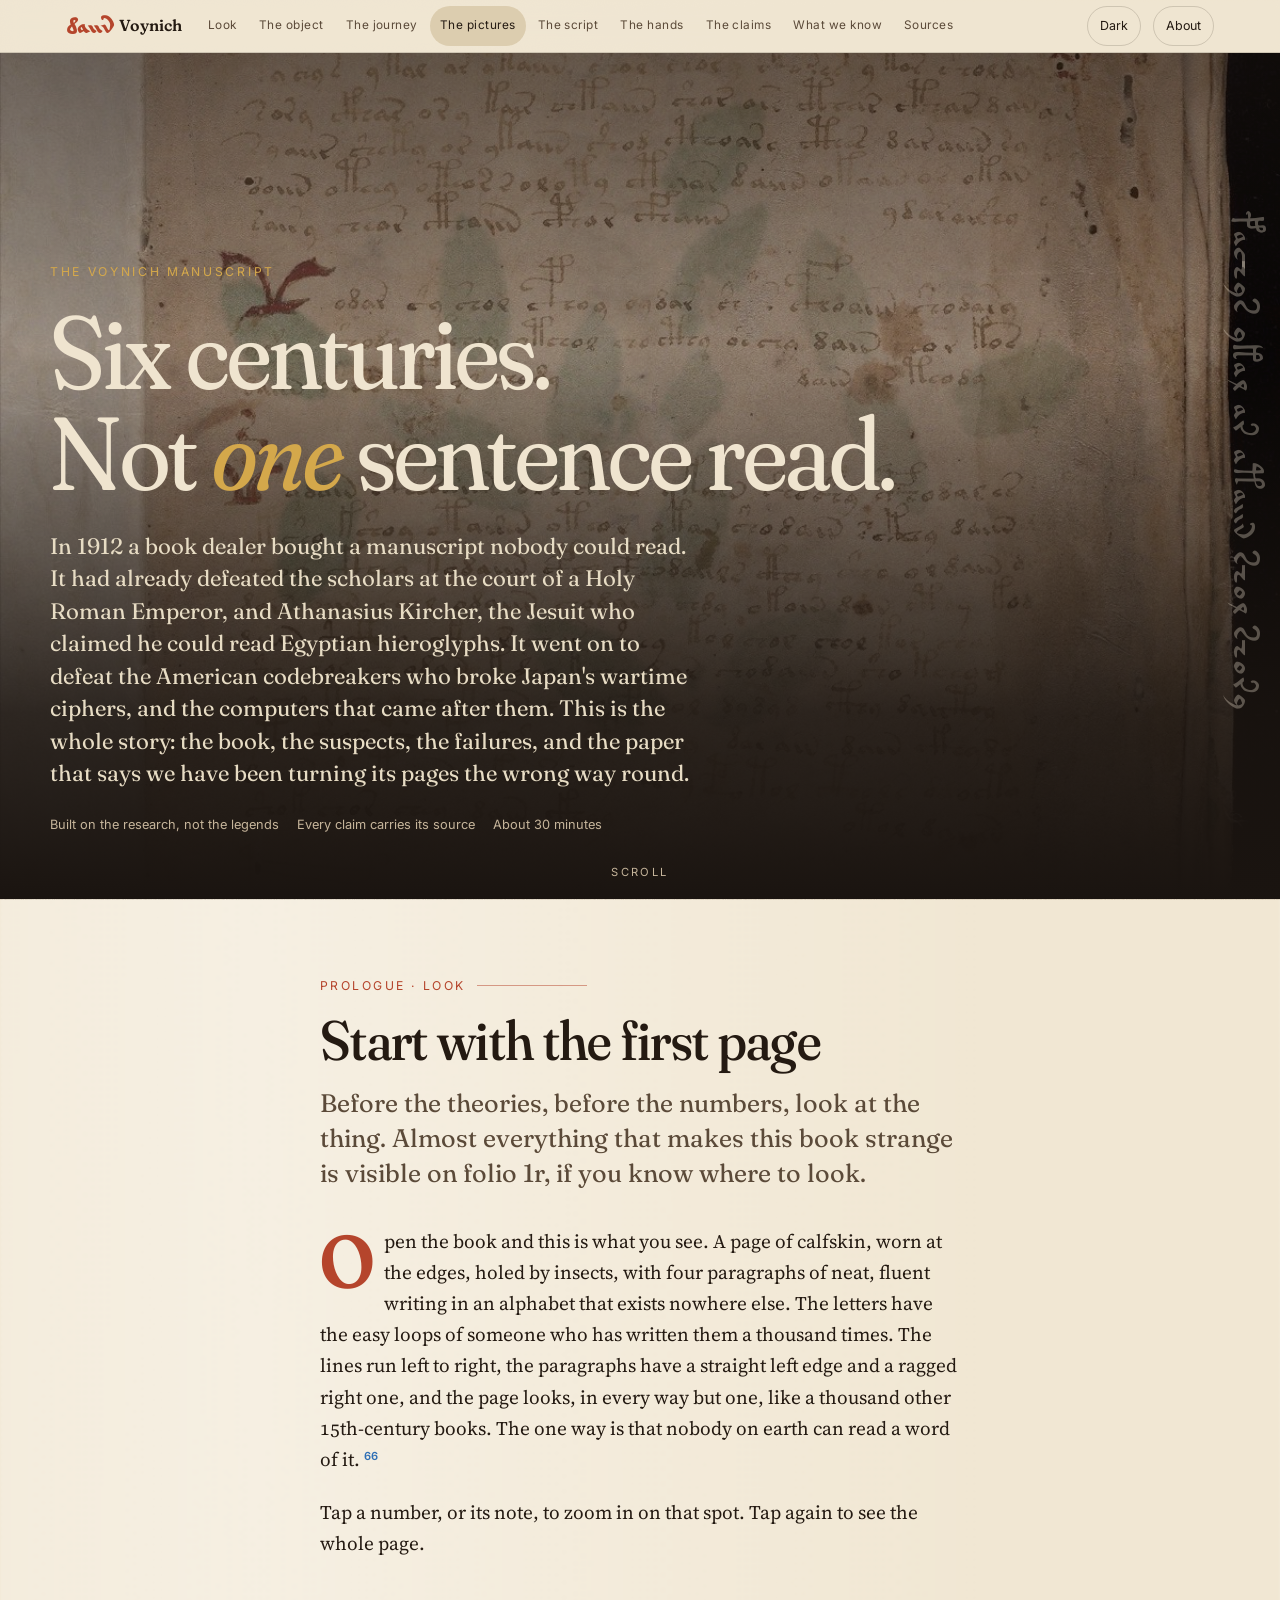
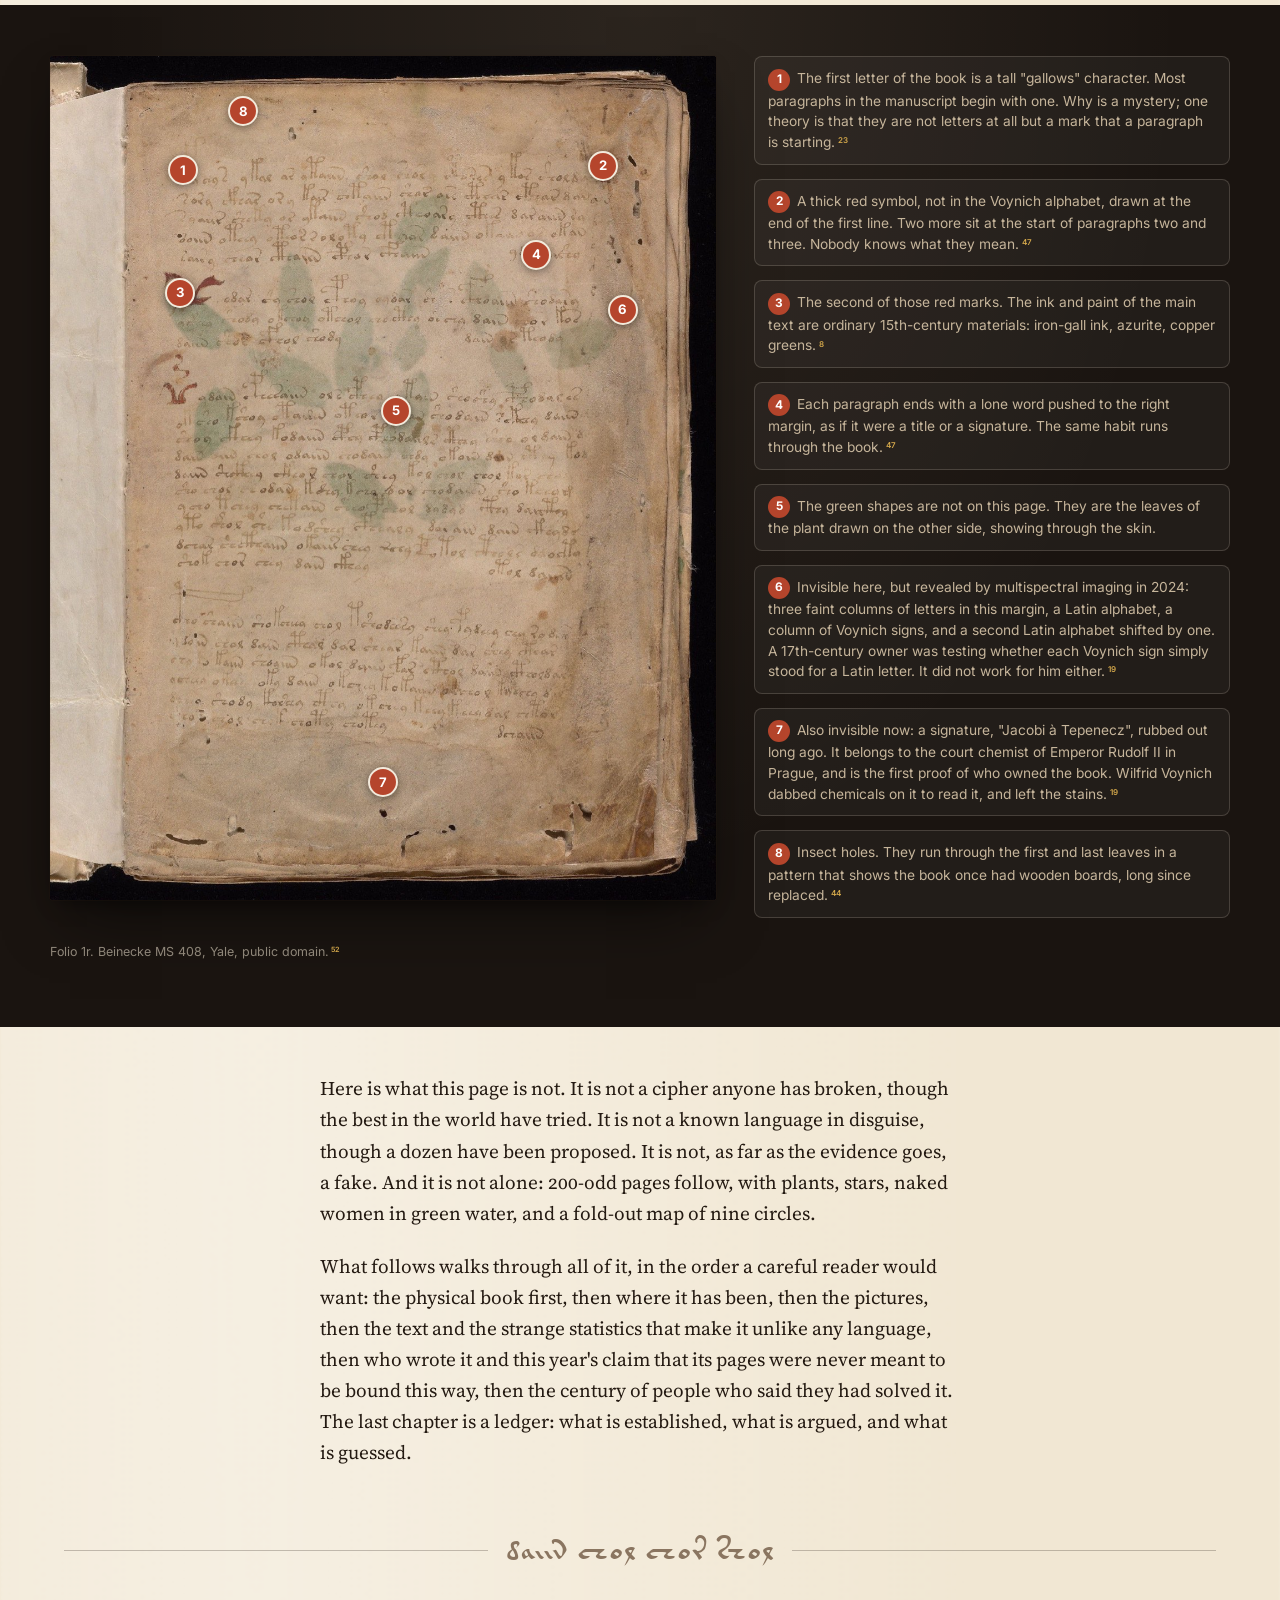
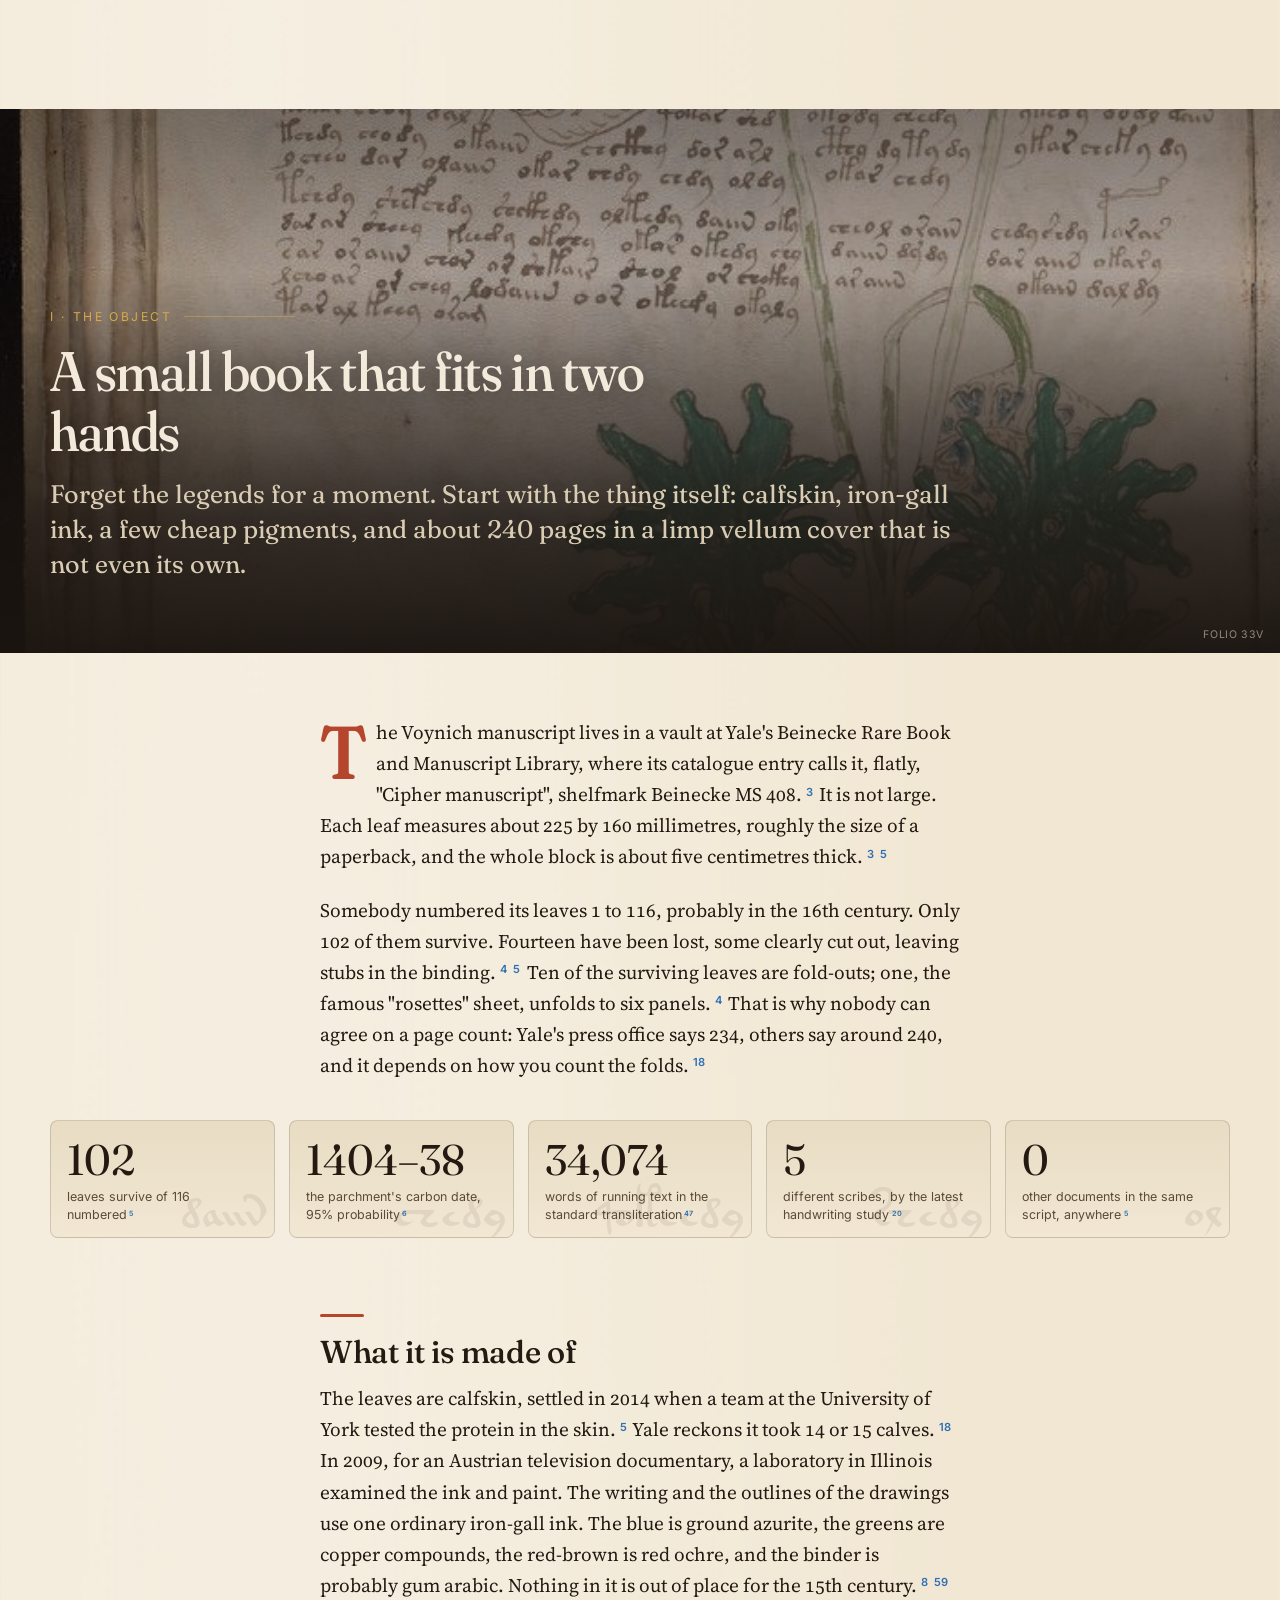
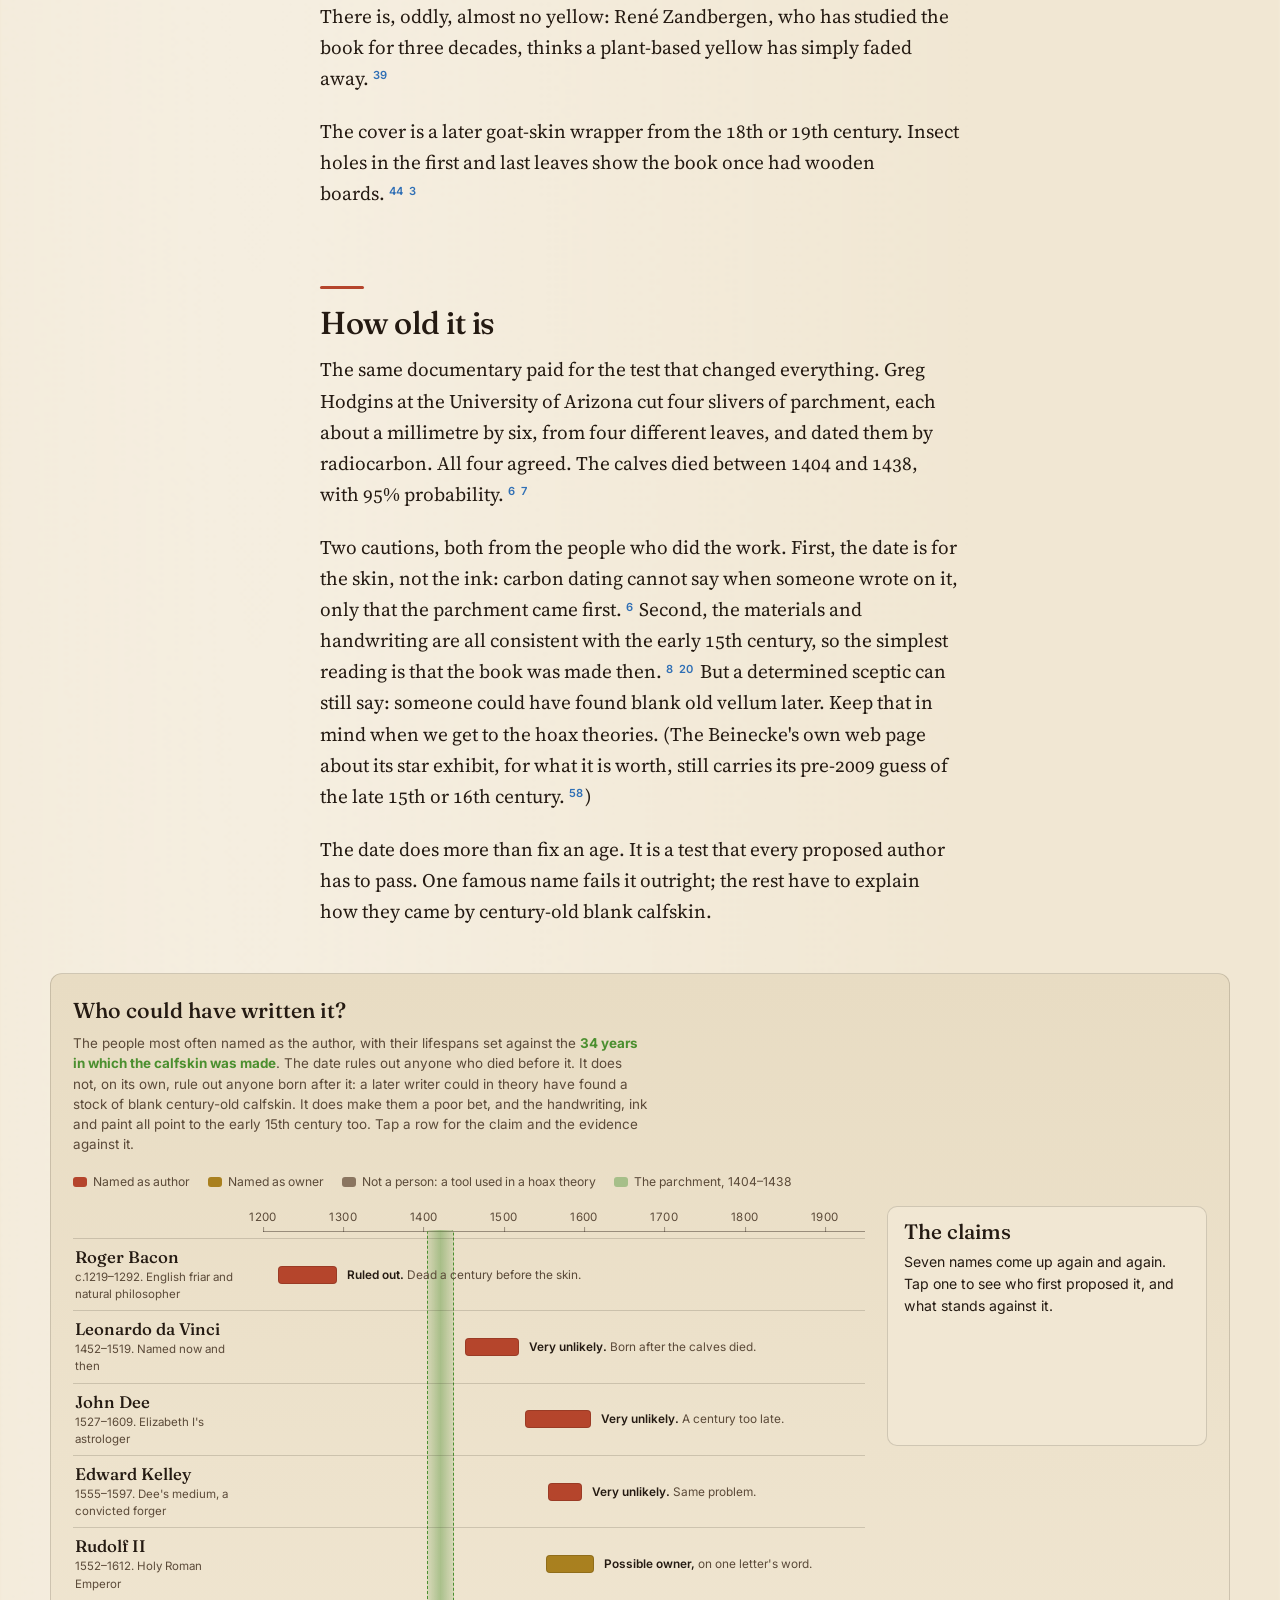
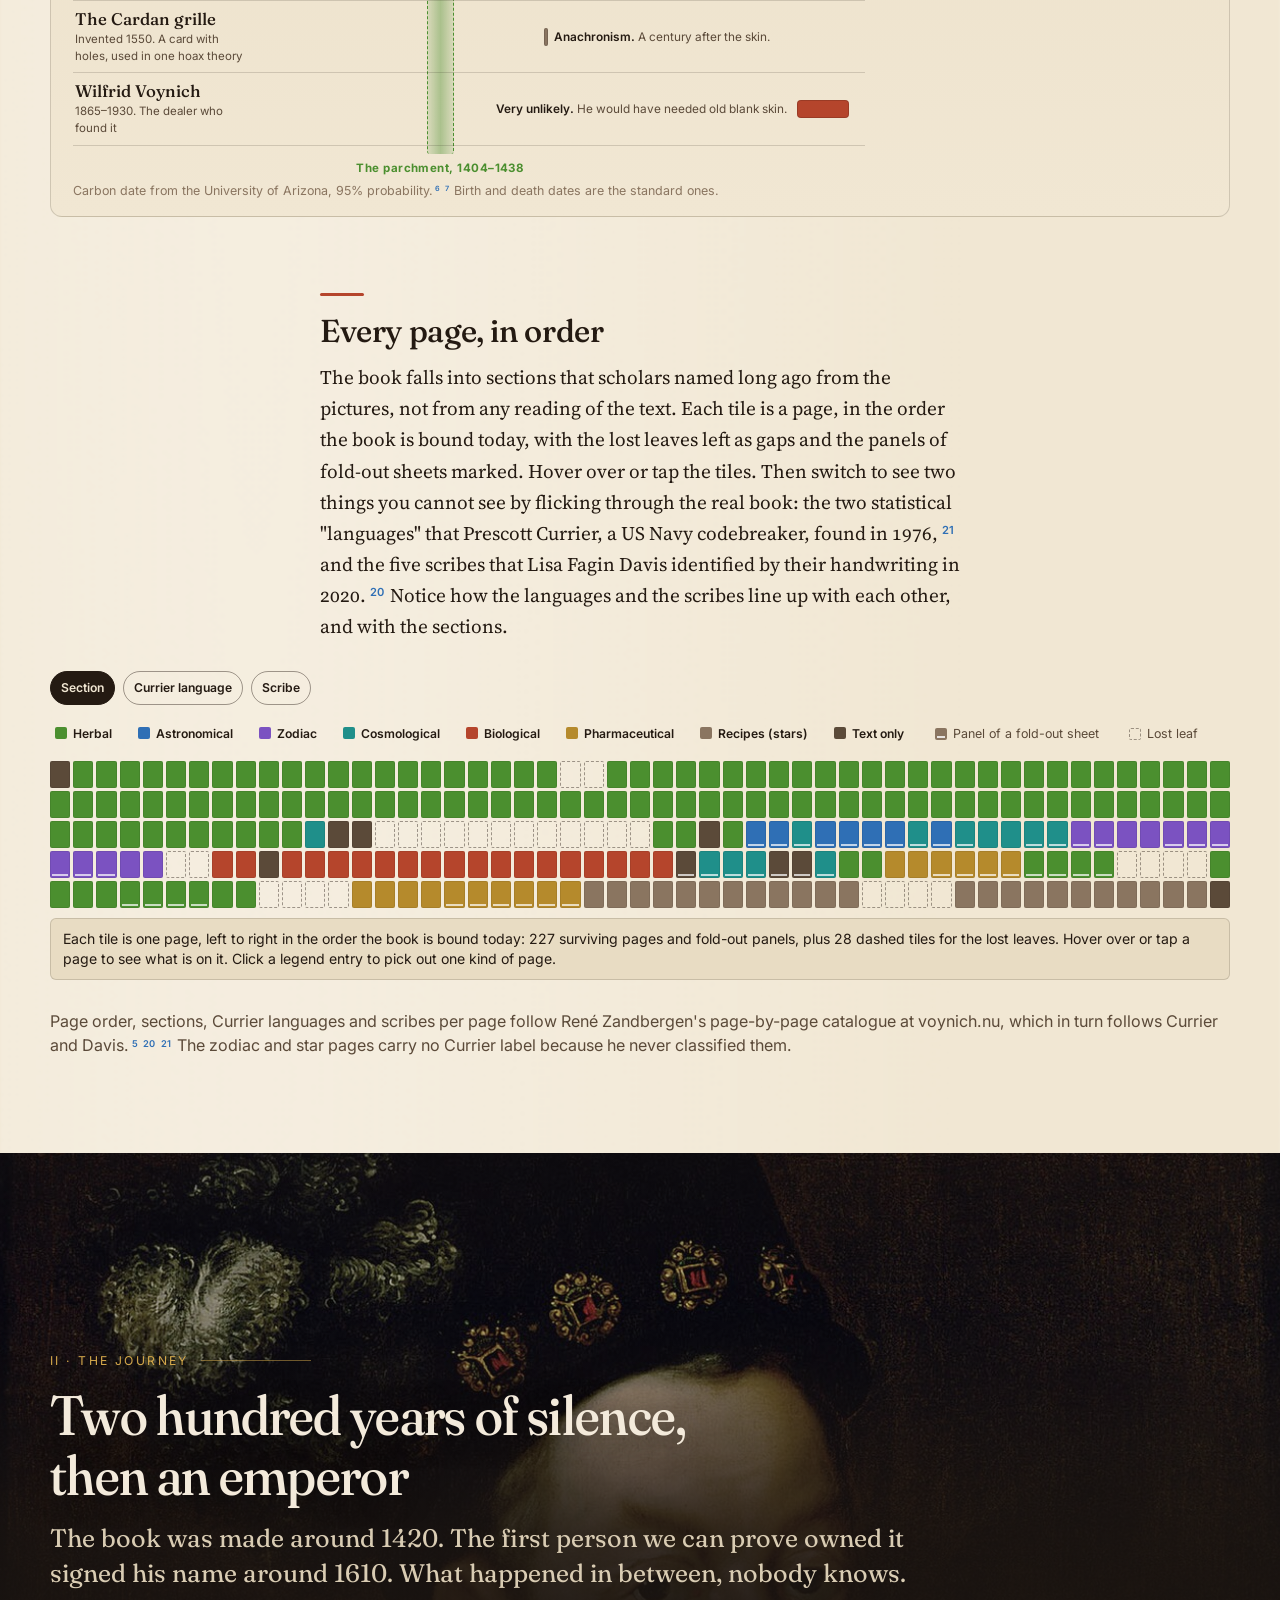
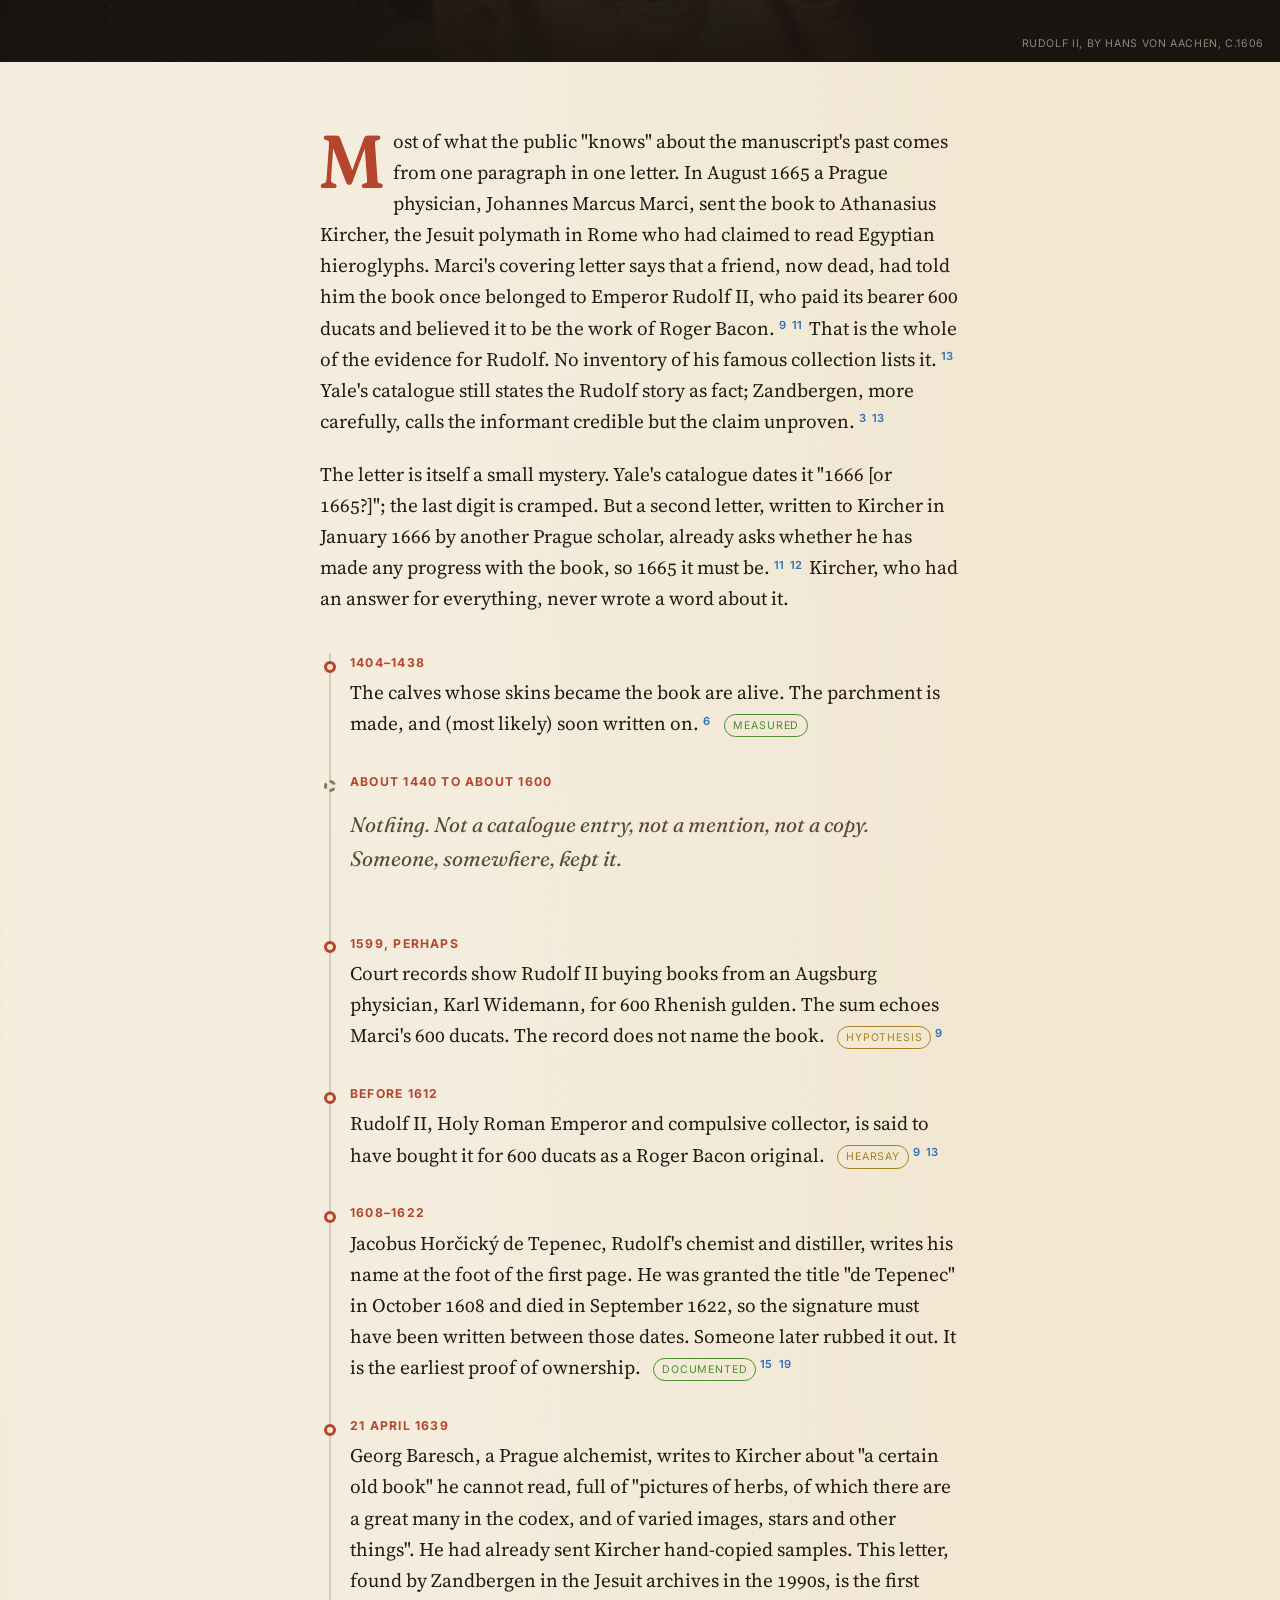
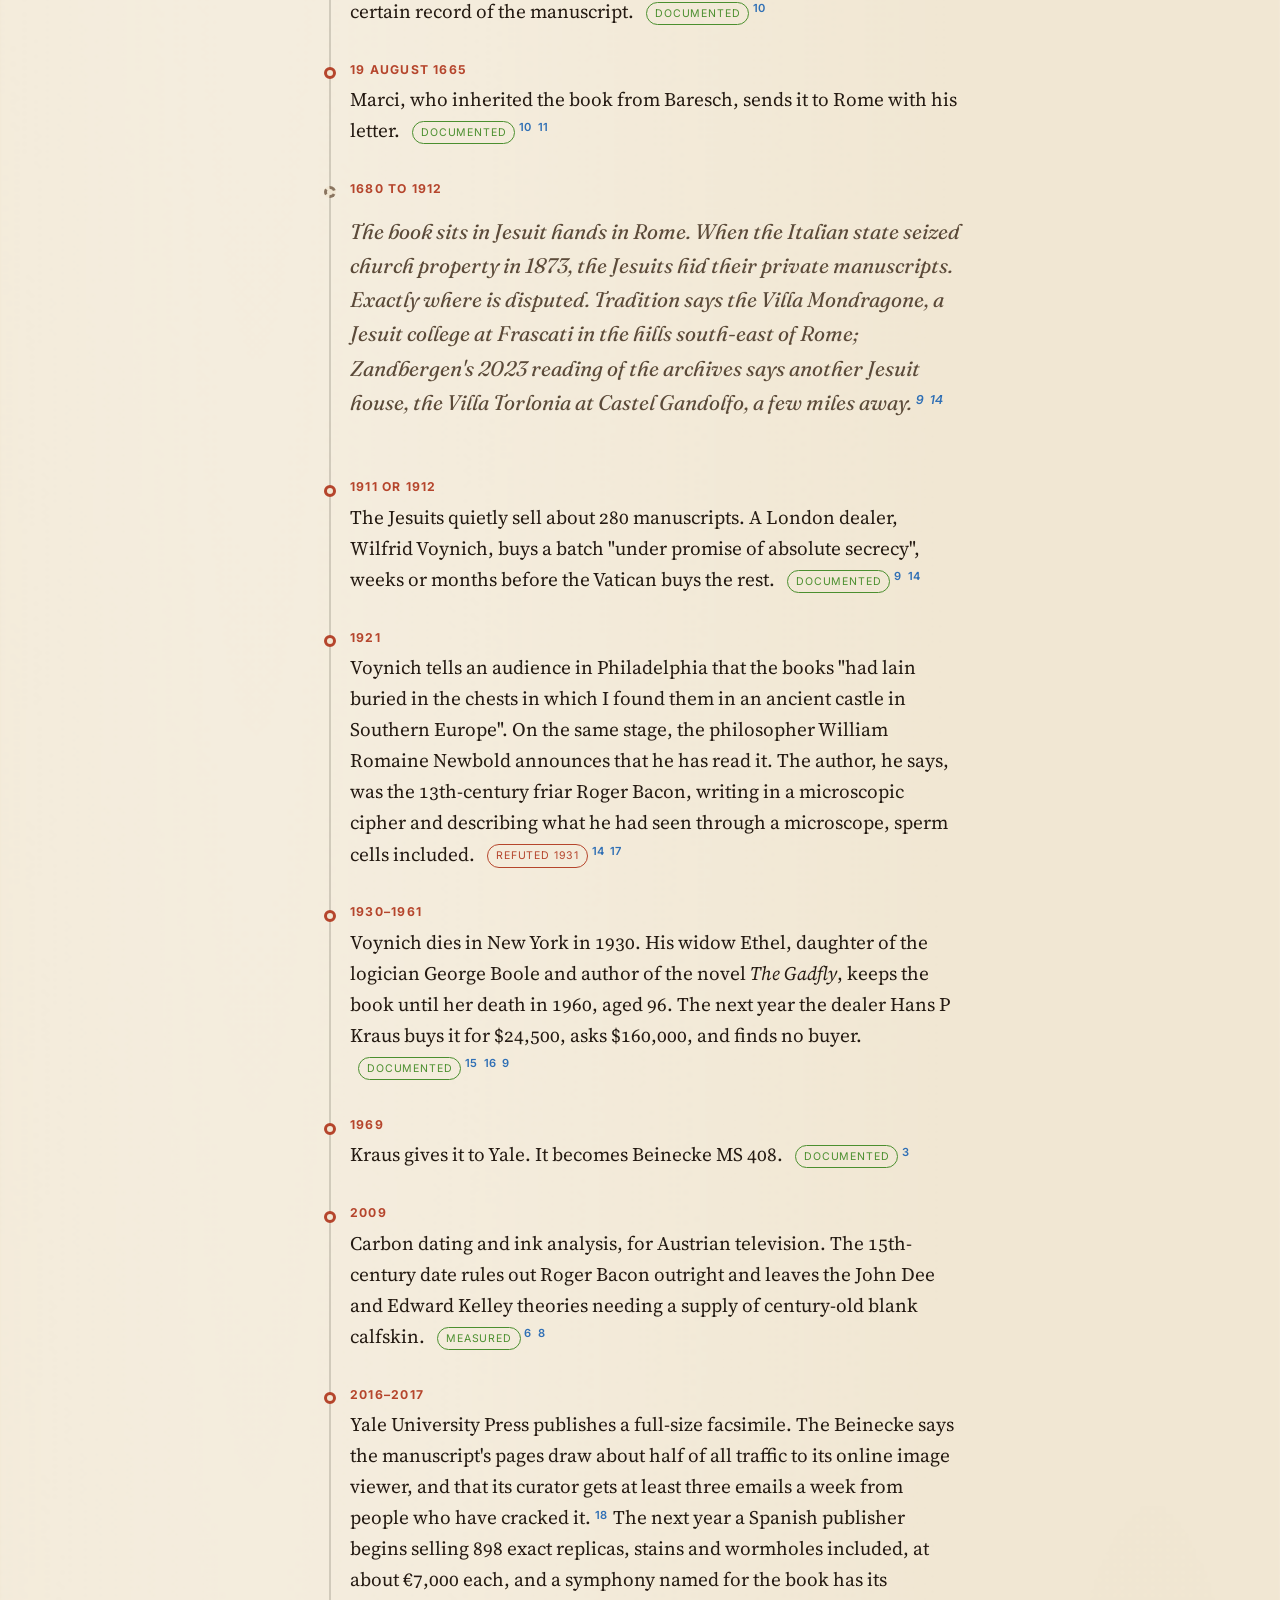
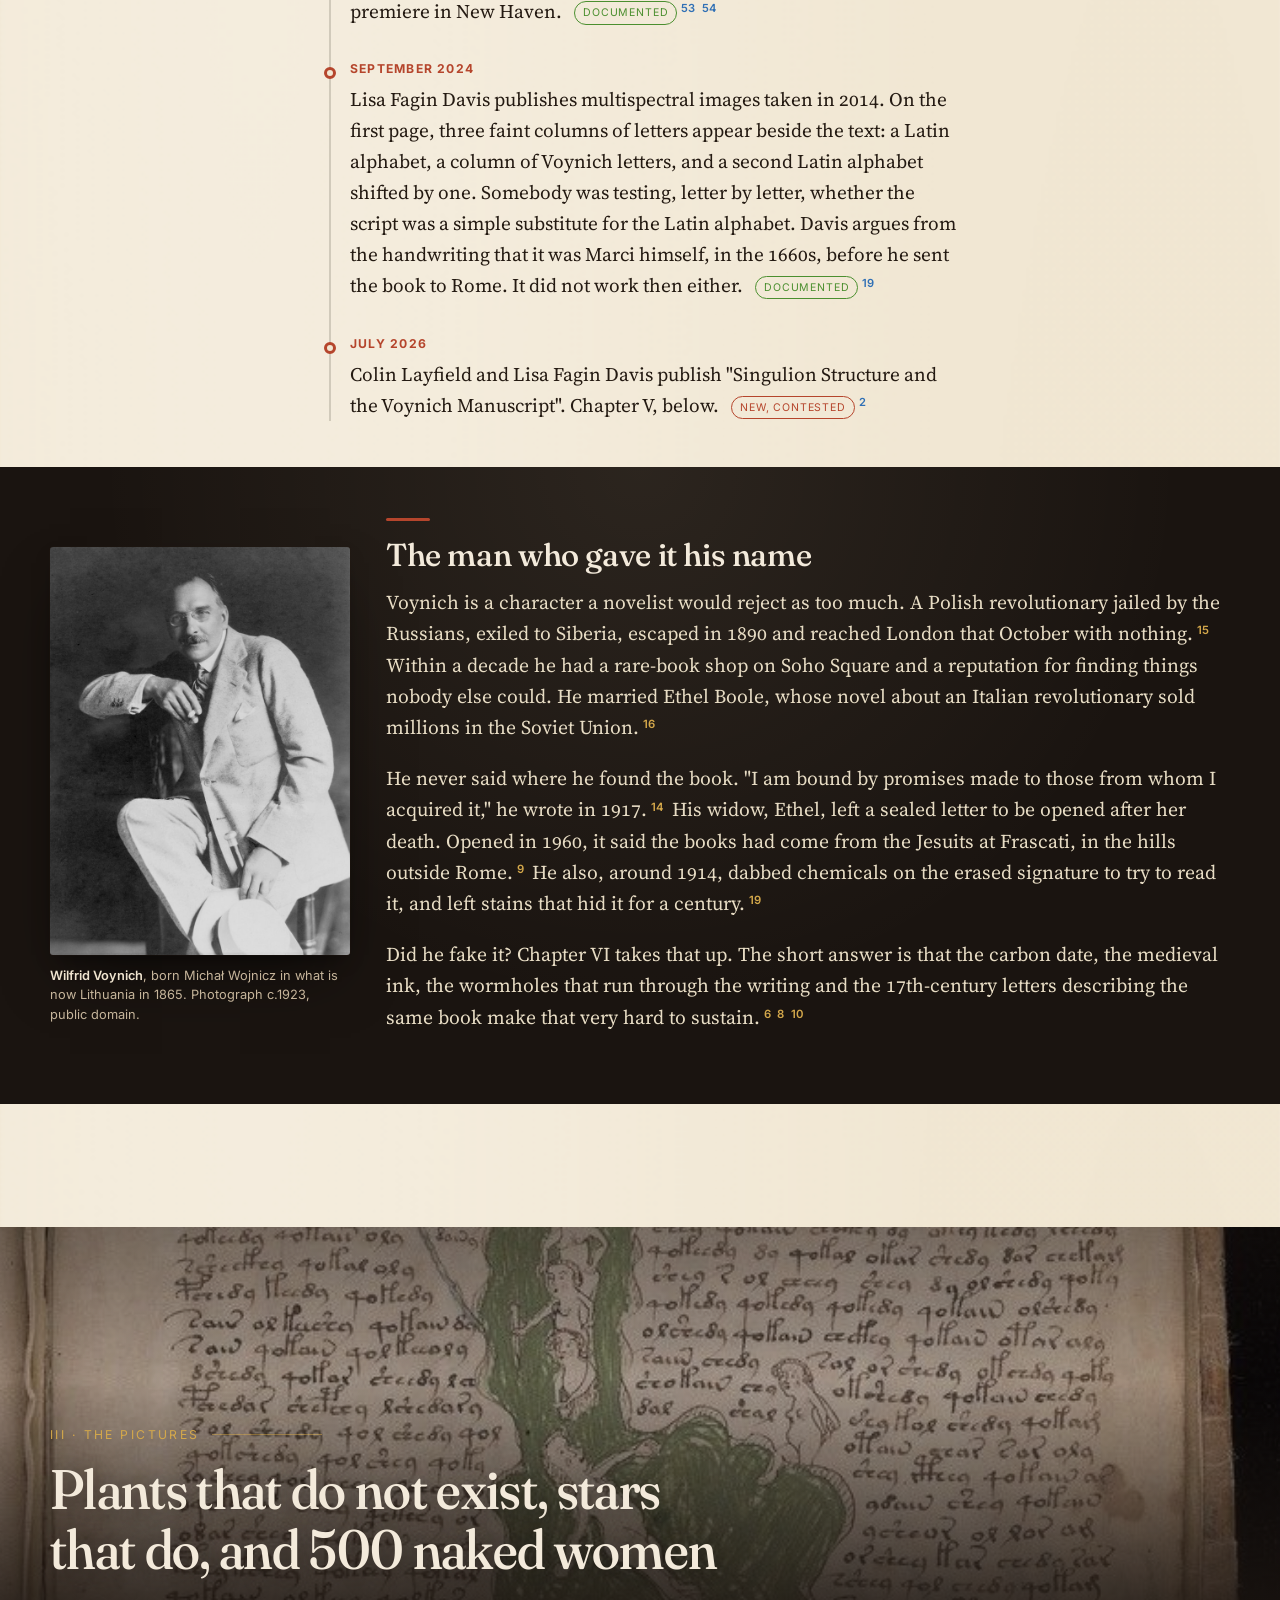
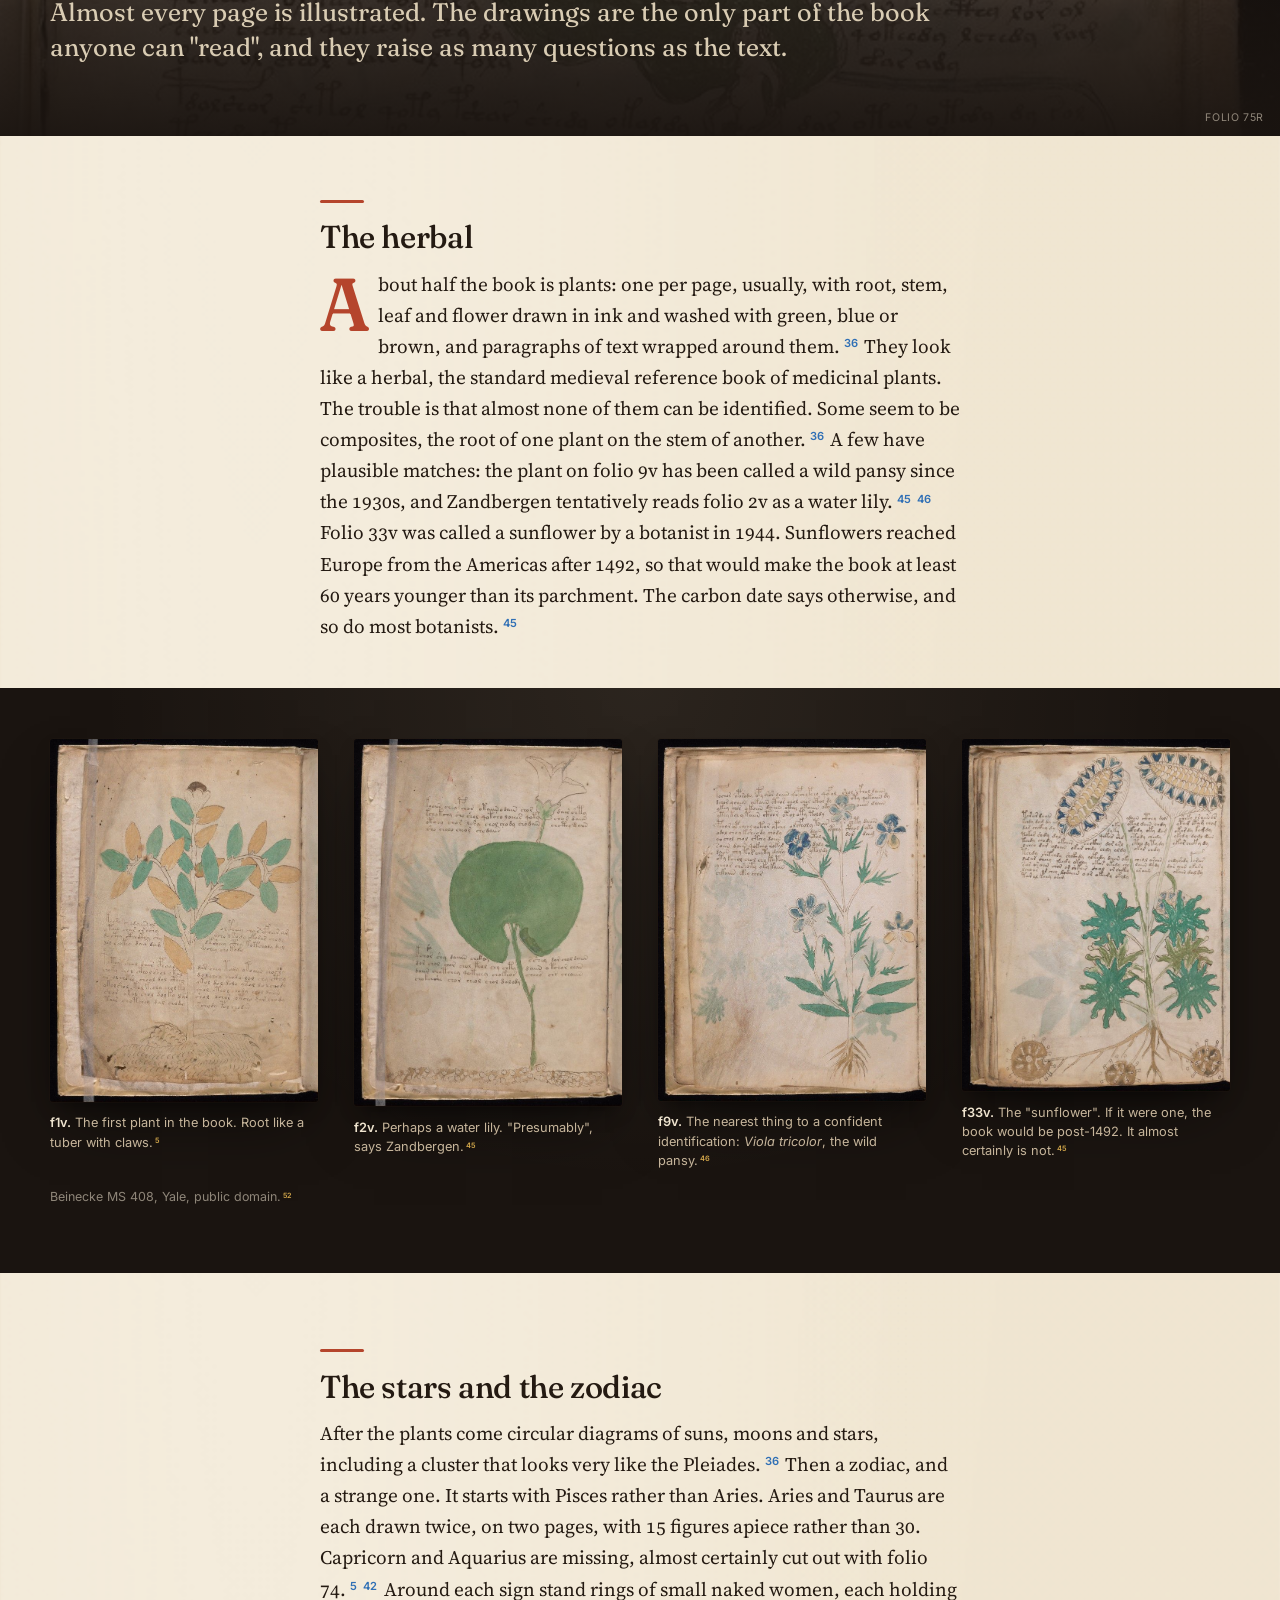
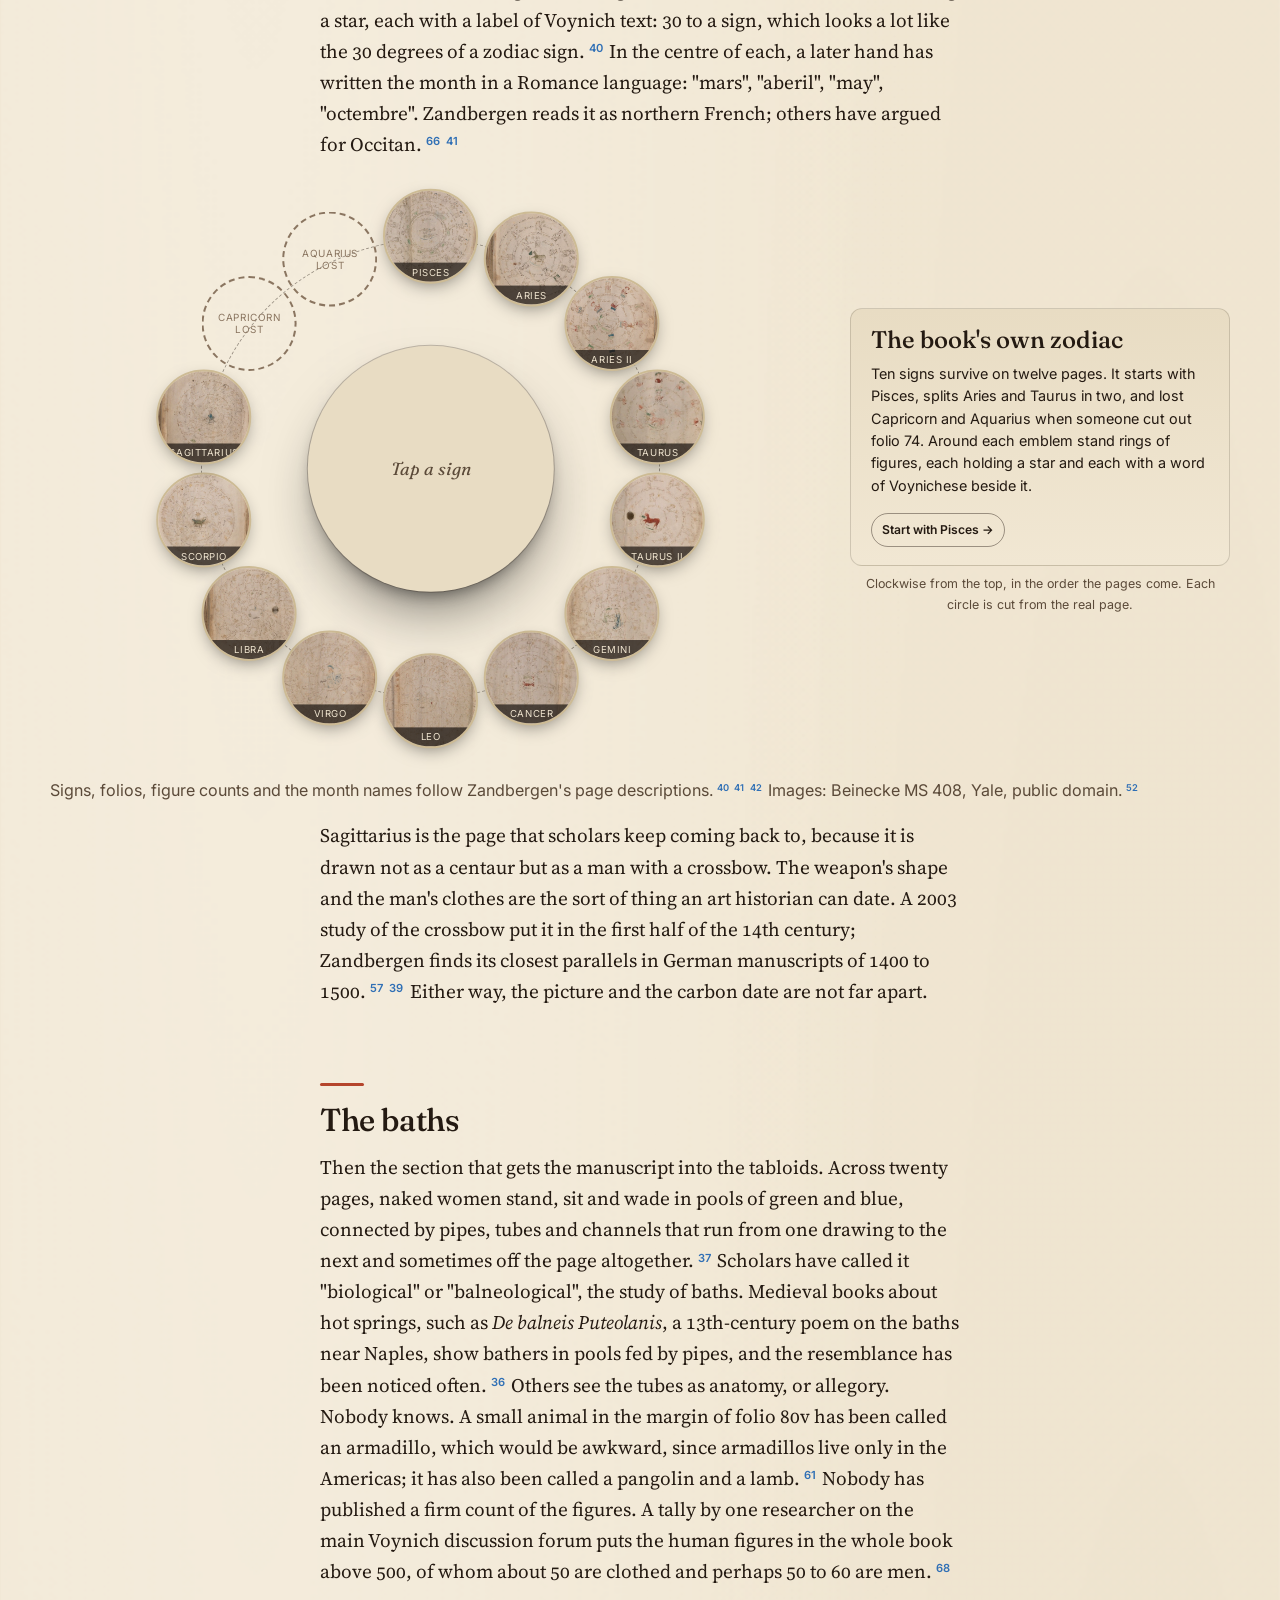
==== commit 1db2187c: "Zipf chart: scale to occurrences per 10,000 words; end labels that cannot collide Co-Authored-By: Cl" ====
--- a/index.html
+++ b/index.html
@@ -9,7 +9,7 @@
 <link rel="preconnect" href="https://fonts.googleapis.com">
 <link rel="preconnect" href="https://fonts.gstatic.com" crossorigin>
 <link href="https://fonts.googleapis.com/css2?family=Fraunces:ital,opsz,wght,SOFT,WONK@0,9..144,300..700,0..100,0..1;1,9..144,300..700,0..100,0..1&family=Source+Serif+4:ital,opsz,wght@0,8..60,400;0,8..60,600;1,8..60,400&family=Inter:wght@400;600;700&display=swap" rel="stylesheet">
-<link rel="stylesheet" href="css/style.css?v=6">
+<link rel="stylesheet" href="css/style.css?v=7">
 <link rel="icon" href="data:image/svg+xml,%3Csvg xmlns='http://www.w3.org/2000/svg' viewBox='0 0 32 32'%3E%3Crect width='32' height='32' rx='6' fill='%23241a12'/%3E%3Ccircle cx='16' cy='16' r='9' fill='none' stroke='%23d4a84b' stroke-width='2.5'/%3E%3Ccircle cx='16' cy='16' r='3' fill='%23d4a84b'/%3E%3C/svg%3E">
 </head>
 <body>
@@ -587,7 +587,7 @@
 <script src="js/main.js?v=4" defer></script>
 <script src="js/bookmap.js?v=3" defer></script>
 <script src="js/binding.js?v=3" defer></script>
-<script src="js/charts.js?v=3" defer></script>
+<script src="js/charts.js?v=5" defer></script>
 <script src="js/glyphs.js?v=3" defer></script>
 <script src="js/zodiac.js?v=2" defer></script>
 <script src="js/zoomer.js?v=2" defer></script>
--- a/css/style.css
+++ b/css/style.css
@@ -339,7 +339,7 @@
 .chart { margin: 2.4em 0; padding: 18px 18px 14px; border: 1px solid var(--rule); border-radius: 12px; background: linear-gradient(180deg, var(--paper-2), var(--paper)); }
 .chart .title { font-family: var(--display); font-weight: 500; font-size: 1.25rem; margin-bottom: 2px; font-variation-settings: "opsz" 30; }
 .chart .sub { font-family: var(--ui); font-size: .82rem; color: var(--ink-2); margin-bottom: 12px; max-width: 70ch; line-height: 1.5; }
-.chart svg { width: 100%; height: auto; display: block; font-family: var(--ui); }
+.chart svg { width: 100%; height: auto; display: block; font-family: var(--ui); overflow: visible; }
 .chart .legend { display: flex; gap: 8px 16px; flex-wrap: wrap; font-family: var(--ui); font-size: .78rem; color: var(--ink-2); margin-top: 8px; }
 .chart .legend span { display: inline-flex; align-items: center; gap: 6px; } .chart .legend i { width: 14px; height: 3px; border-radius: 2px; display: inline-block; }
 .chart .tip { position: absolute; pointer-events: none; background: var(--night); color: var(--vellum-on-night); font-family: var(--ui); font-size: .76rem; padding: 6px 9px; border-radius: 5px; opacity: 0; transition: opacity .12s; white-space: nowrap; z-index: 5; }
